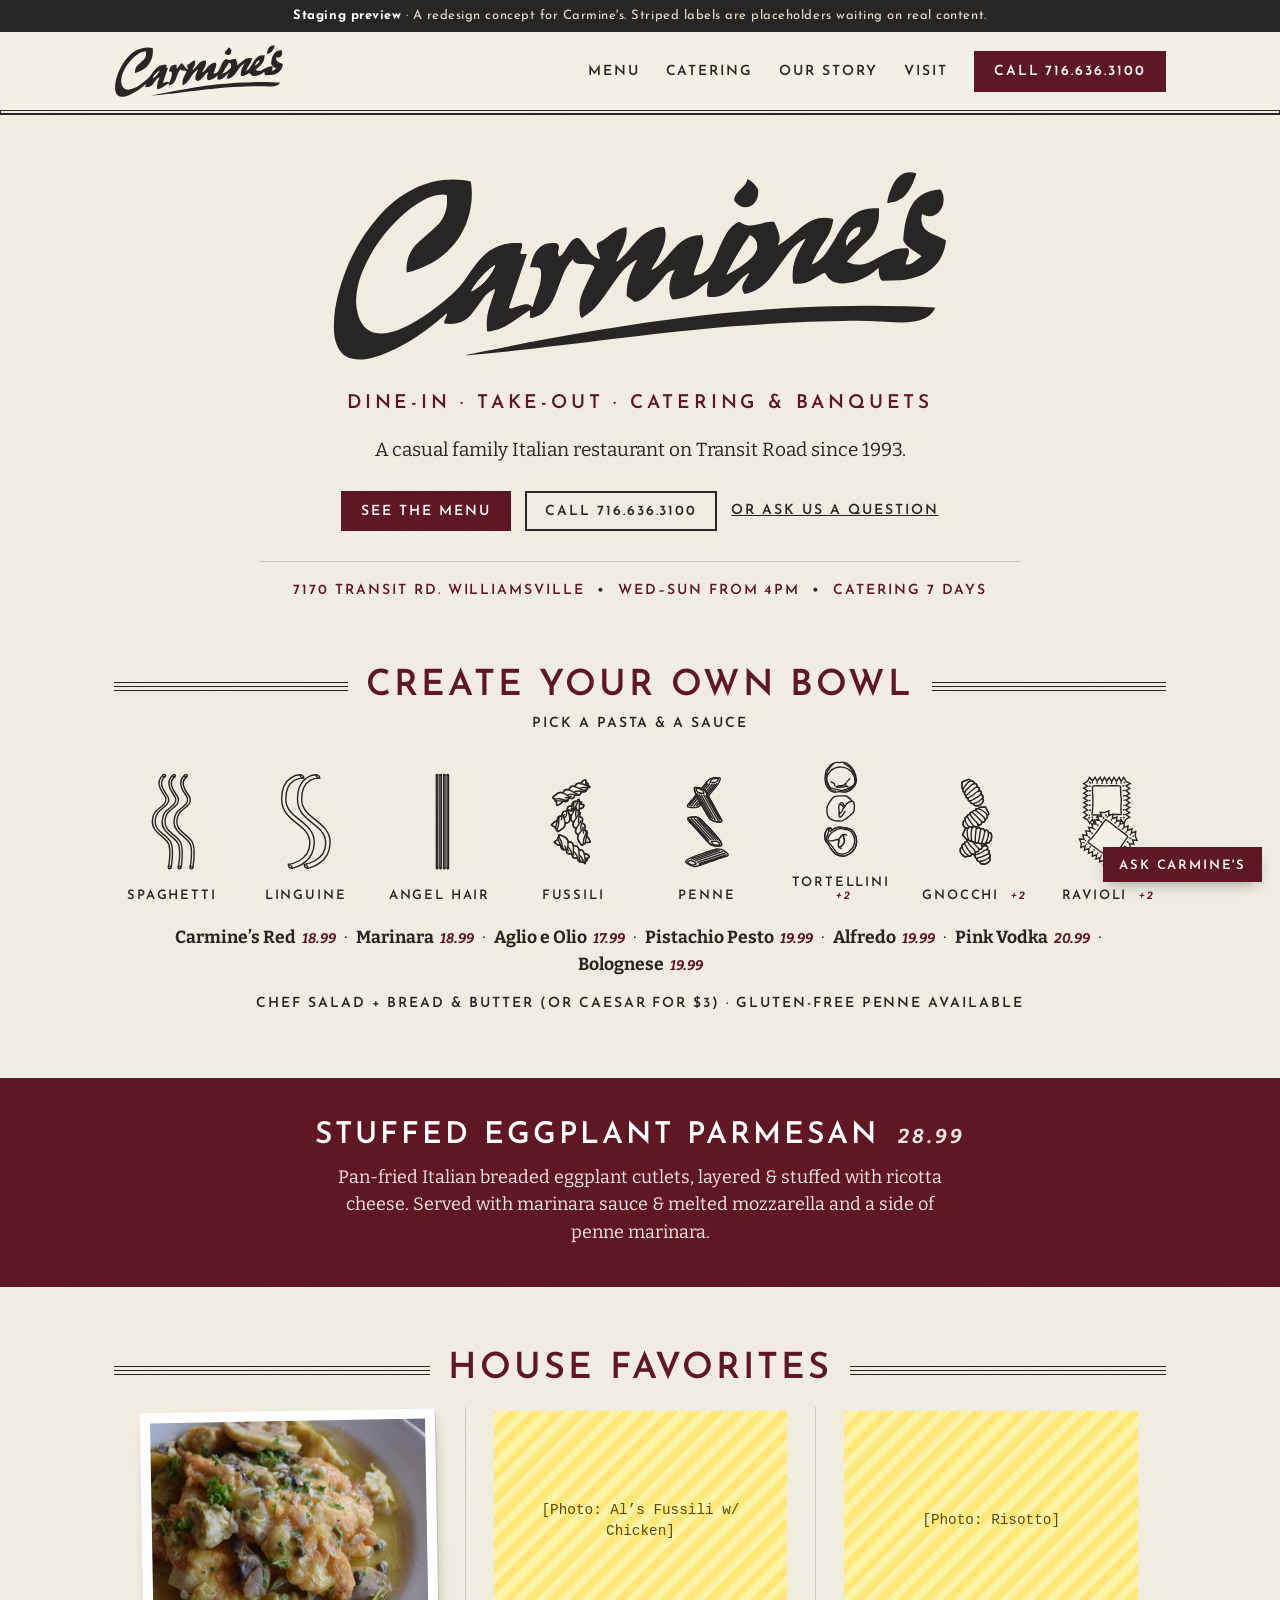
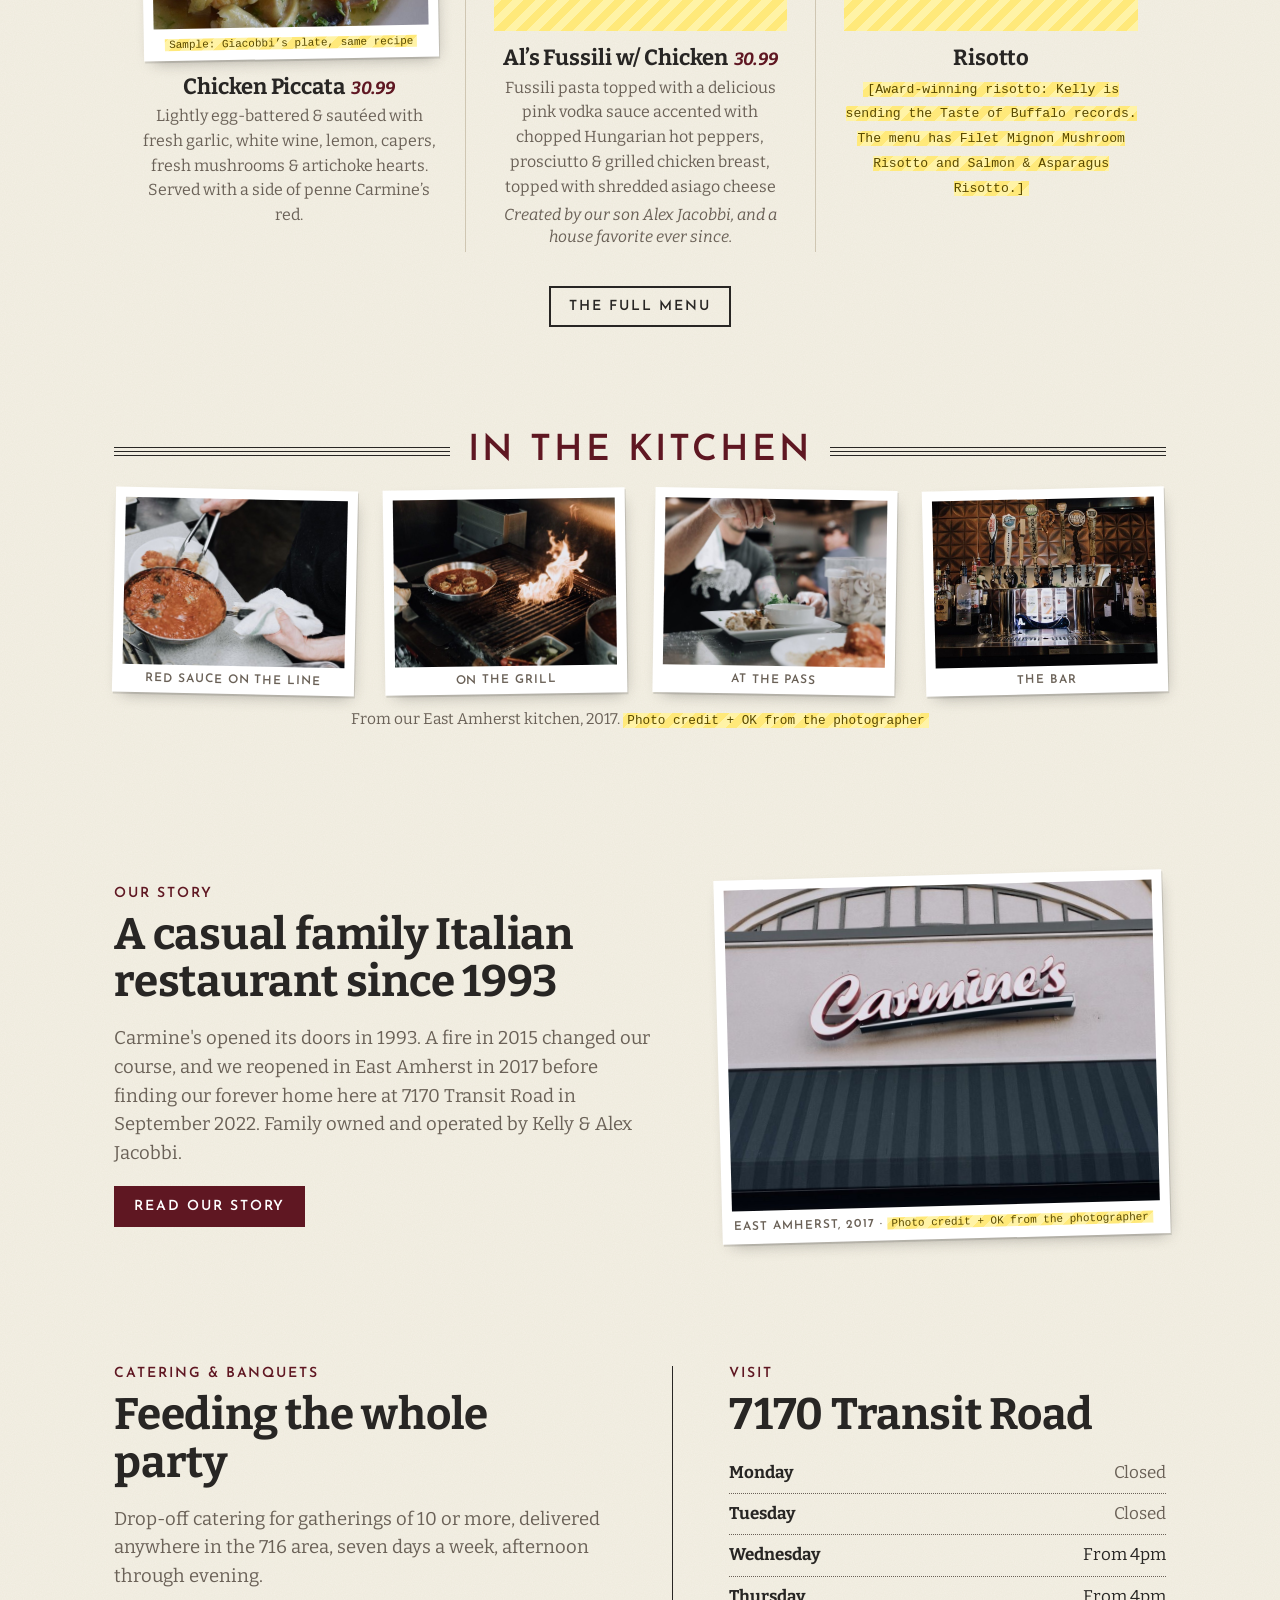
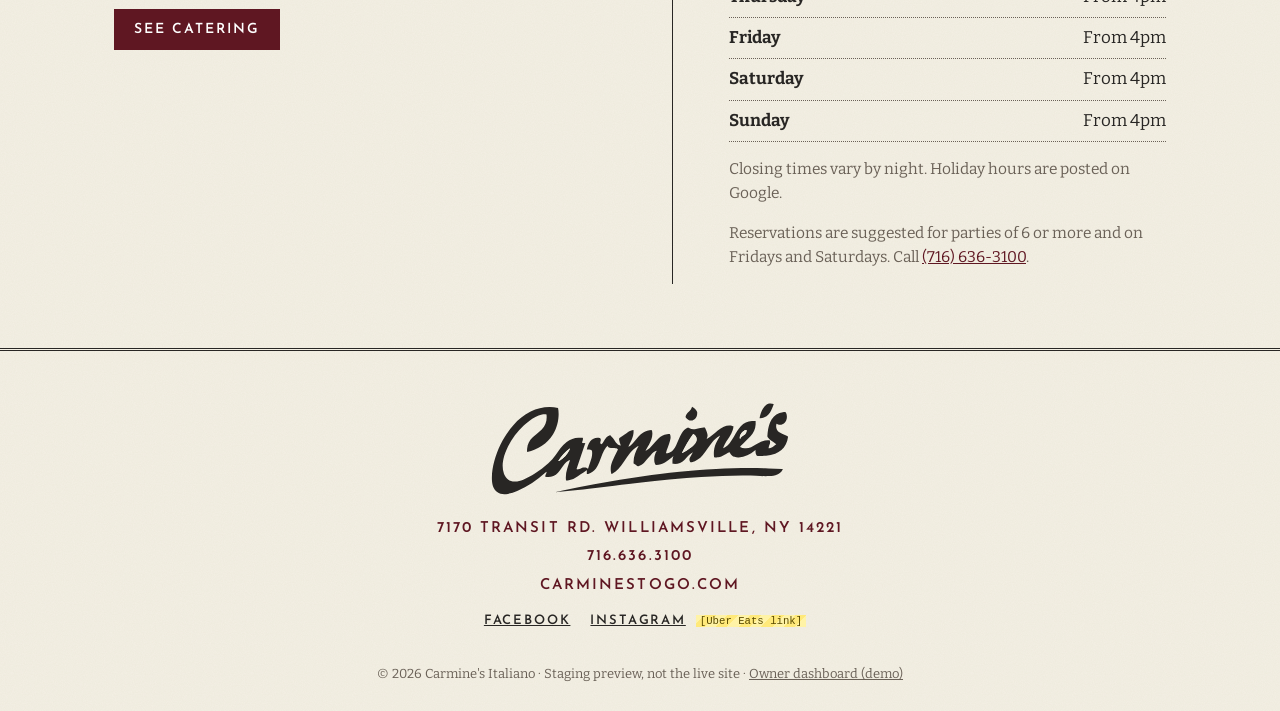
==== index.html @ 58957634 "Fix the cut-off C in the logo; add photos: Giacobbi's plates of the same recipes and the 2017 East A" ====
<!doctype html>
<html lang="en"><head>
<meta charset="utf-8"><meta name="viewport" content="width=device-width,initial-scale=1">
<title>Carmine's Italiano | Italian Restaurant on Transit Road, Williamsville NY</title>
<meta name="description" content="Carmine's Italiano at 7170 Transit Road in Williamsville: dine-in, take-out, catering and banquets. Open Wednesday to Sunday from 4pm.">
<meta name="robots" content="noindex,nofollow">
<meta name="theme-color" content="#5f1722">
<link rel="icon" type="image/png" href="/assets/img/favicon.png"><link rel="icon" type="image/svg+xml" href="/assets/img/favicon.svg">
<link rel="apple-touch-icon" href="/assets/img/apple-touch-icon.png">
<meta property="og:title" content="Carmine's Italiano | Italian Restaurant on Transit Road, Williamsville NY"><meta property="og:description" content="Carmine's Italiano at 7170 Transit Road in Williamsville: dine-in, take-out, catering and banquets. Open Wednesday to Sunday from 4pm."><meta property="og:type" content="restaurant">
<meta property="og:url" content="https://carminestogo.com/">
<meta property="og:image" content="https://carminestogo.com/assets/img/og-image.png"><meta property="og:image:width" content="1200"><meta property="og:image:height" content="630"><meta property="og:image:alt" content="Carmine's Italiano logo">
<meta name="twitter:card" content="summary_large_image">
<link rel="preconnect" href="https://fonts.googleapis.com"><link rel="preconnect" href="https://fonts.gstatic.com" crossorigin>
<link href="https://fonts.googleapis.com/css2?family=Bitter:ital,wght@0,400;0,700;1,400;1,700&family=Josefin+Sans:wght@600&display=swap" rel="stylesheet">
<link rel="stylesheet" href="/assets/site.css">
<script type="application/ld+json">{"@context":"https://schema.org","@type":"Restaurant","name":"Carmine's Italiano","logo":"https://carminestogo.com/assets/img/og-image.png","servesCuisine":["Italian","Italian-American"],"telephone":"+17166363100","foundingDate":"1993","url":"https://carminestogo.com/","address":{"@type":"PostalAddress","streetAddress":"7170 Transit Road","addressLocality":"Williamsville","addressRegion":"NY","postalCode":"14221","addressCountry":"US"},"areaServed":"Buffalo, NY","sameAs":["https://www.facebook.com/CarminesToGo/","https://www.instagram.com/carminestogo/"],"openingHoursSpecification":[{"@type":"OpeningHoursSpecification","dayOfWeek":["Wednesday","Thursday","Friday","Saturday","Sunday"],"opens":"16:00"}]}</script>
</head><body>

<div class="demo-banner"><b>Staging preview</b> · A redesign concept for Carmine's. Striped labels are placeholders waiting on real content.</div>
<header class="nav"><div class="wrap">
  <a class="brand" href="/" aria-label="Carmine's Italiano, home"><svg xmlns="http://www.w3.org/2000/svg" viewBox="70 169 619 197" role="img" aria-labelledby="hdr-t"><title id="hdr-t">Carmine's Italiano</title>
<mask id="hdr-s" maskUnits="userSpaceOnUse" x="66" y="166" width="670" height="238"><path fill="#fff" d="M 599.37 228.87 C 593.98 229.14 590.90 232.34 588.35 236.25 C 585.45 240.70 584.55 244.94 586.03 247.55 C 587.39 243.74 590.55 241.94 593.49 239.91 C 594.54 239.18 595.57 238.40 596.48 237.51 C 598.78 235.25 599.65 232.46 599.37 228.87 M 211.09 292.48 C 211.19 292.63 211.30 292.78 211.41 292.94 C 212.10 292.65 212.84 292.44 213.49 292.06 C 222.71 286.63 229.42 278.90 234.15 269.38 C 234.51 268.66 234.61 267.81 234.83 267.02 C 234.67 266.94 234.50 266.85 234.33 266.77 C 225.03 273.93 216.89 282.16 211.09 292.48 M 465.80 276.65 C 472.21 273.42 478.34 269.81 483.96 265.43 C 486.28 263.62 488.48 261.62 490.60 259.56 C 492.84 257.37 494.69 254.86 495.81 251.88 C 497.94 246.17 495.07 239.66 489.23 237.16 C 480.35 249.64 472.60 262.82 465.80 276.65 M 269.74 319.85 L 269.74 312.04 C 268.72 312.53 267.98 312.80 267.35 313.21 C 263.89 315.51 260.45 317.86 257.00 320.17 C 253.15 322.75 249.37 325.46 245.41 327.85 C 240.85 330.61 235.80 332.15 230.53 332.94 C 229.44 333.11 228.32 333.11 226.98 333.21 C 226.84 332.32 226.67 331.57 226.62 330.81 C 226.04 323.22 226.90 315.80 229.28 308.57 C 230.88 303.71 232.48 298.85 234.04 293.98 C 234.35 293.02 234.52 292.02 234.88 290.52 C 233.70 291.06 233 291.35 232.32 291.71 C 228.94 293.49 226.10 295.95 223.76 298.92 C 221.63 301.62 219.72 304.49 217.67 307.25 C 215.24 310.52 212.97 313.94 210.26 316.97 C 203.28 324.78 194.27 326.61 184.18 325.25 C 183.68 323.57 184.39 322.22 185.00 320.85 C 185.45 319.83 186.02 318.85 186.37 317.80 C 186.64 317.01 186.66 316.13 186.37 315.04 C 185.74 315.59 185.10 316.15 184.48 316.71 C 166.97 332.41 147.73 345.47 126.08 354.83 C 119.83 357.54 113.37 359.61 106.62 360.69 C 101.60 361.49 96.58 361.64 91.62 360.31 C 85.21 358.60 80.62 354.65 77.73 348.69 C 75.25 343.57 74.25 338.08 73.97 332.45 C 73.32 319.22 75.34 306.28 78.78 293.57 C 86.29 265.75 98.99 240.61 118.10 218.89 C 128.28 207.31 140.03 197.65 153.92 190.78 C 166.32 184.65 179.43 181.5 193.26 181.58 C 199.02 181.62 204.75 182.20 210.37 183.46 C 213.35 196.44 211.34 219.63 200.16 237.37 C 187.62 257.27 169.33 268.81 146.64 274.45 C 146.23 271.71 146.39 269.26 146.63 266.82 C 147.49 258 151.35 250.62 157.70 244.55 C 160.41 241.95 163.36 239.61 166.19 237.13 C 169.73 234.01 173.44 231.06 176.75 227.72 C 185.17 219.23 187.87 208.80 186.61 197.00 C 183.49 196.10 180.41 196.46 177.35 197.00 C 172.51 197.85 168 199.69 163.66 201.96 C 154.72 206.63 146.85 212.76 139.59 219.70 C 124.22 234.41 111.89 251.30 103.43 270.89 C 100.15 278.48 97.76 286.34 96.66 294.56 C 95.55 302.84 95.92 311.00 98.80 318.93 C 99.21 320.05 99.68 321.16 100.20 322.24 C 104.51 331.17 111.68 335.43 121.56 335.23 C 127.48 335.10 133.09 333.56 138.57 331.47 C 147.05 328.23 154.91 323.79 162.49 318.83 C 172.35 312.39 181.58 305.13 190.38 297.30 C 196.21 292.11 201.37 286.36 205.83 279.96 C 208.94 275.51 212.08 271.06 215.32 266.70 C 219.01 261.74 223.16 257.20 228.14 253.46 C 235.40 248.01 243.62 245.26 252.64 244.86 C 255.51 244.73 258.39 244.84 261.21 244.84 C 262.33 246.74 261.67 248.46 261.35 250.14 C 261.15 251.23 260.63 252.25 260.32 253.32 C 259.80 255.08 260.21 255.75 262.01 255.89 C 263.52 255.99 265.04 255.91 266.70 255.91 C 260.66 273.82 254.64 291.63 248.58 309.57 C 249.50 310.67 250.83 310.25 252.01 309.92 C 253.85 309.39 255.62 308.64 257.44 308.04 C 259.19 307.46 260.92 306.73 262.72 306.47 C 266.82 305.87 268.19 305.75 272.32 308.70 C 272.49 308.16 272.63 307.67 272.79 307.19 C 274.15 303.09 275.38 298.96 276.89 294.92 C 279.23 288.66 281.03 282.31 280.76 275.54 C 280.72 274.58 280.66 273.62 280.53 272.67 C 280.22 270.49 279.40 269.62 277.12 269.35 C 275.55 269.16 273.93 269.23 272.33 269.19 C 271.57 269.17 270.80 269.19 269.75 269.19 C 271.28 262.82 272.89 256.91 276.82 251.96 C 280.62 247.17 285.81 245.23 291.73 244.90 C 292.61 244.85 293.5 244.87 294.37 244.89 C 297.04 244.96 298.80 246.75 298.64 249.48 C 298.57 250.73 298.12 251.97 297.78 253.20 C 297.25 255.13 297.46 256.82 299.21 258.28 C 300.77 257.56 301.93 256.35 302.87 255.00 C 304.21 253.10 305.35 251.08 306.62 249.14 C 307.85 247.28 309.05 245.38 310.46 243.65 C 312.01 241.75 314.10 240.59 316.51 239.97 C 317.54 239.70 318.41 239.80 319.14 240.58 C 320.60 242.16 322.17 243.67 323.47 245.37 C 325.31 247.79 326.92 250.38 328.67 252.86 C 330.63 255.63 332.89 258.10 335.95 259.69 C 336.92 260.20 337.98 260.56 339.35 261.14 C 339.29 260.10 339.38 259.39 339.19 258.76 C 338.76 257.31 338.12 255.92 337.69 254.47 C 337.16 252.64 336.62 250.80 336.35 248.92 C 336.01 246.51 336.77 244.87 339.36 243.75 C 342.10 242.57 344.5 240.55 346.98 238.81 C 349.66 236.92 352.19 234.82 354.92 233.02 C 358.22 230.84 361.87 229.48 366.12 229.07 C 366.32 231.54 366.26 233.90 366.00 236.26 C 365.32 242.5 362.90 248.13 360.10 253.65 C 358.87 256.07 357.73 258.53 356.57 261 C 356.25 261.69 356.03 262.44 355.65 263.49 C 357.32 263.09 358.43 262.32 359.36 261.42 C 361.66 259.19 363.93 256.94 366.05 254.55 C 369.60 250.54 372.95 246.35 376.52 242.36 C 379.41 239.13 382.71 236.33 386.40 234.03 C 391.60 230.77 397.23 229.01 403.48 229 C 404.73 231.13 404.90 233.43 405.01 235.72 C 405.21 240.10 404.26 244.30 402.85 248.41 C 400.39 255.58 396.59 262.06 392.53 268.40 C 391.94 269.33 391.34 270.26 390.97 271.61 C 391.73 271.34 392.60 271.22 393.25 270.78 C 395.28 269.39 397.45 268.09 399.19 266.38 C 401.87 263.75 404.21 260.80 406.73 258.01 C 410.16 254.21 413.45 250.27 417.11 246.71 C 422.14 241.82 428.09 238.45 435.15 237.41 C 437.11 237.12 439.10 237.10 441.08 236.96 C 442.83 240.41 442.94 243.85 442.26 247.23 C 441.57 250.74 440.5 254.19 439.36 257.60 C 437.90 261.99 436.15 266.29 434.65 270.68 C 433.99 272.62 433.65 274.67 433.07 277.06 C 434.45 276.95 435.46 276.96 436.44 276.78 C 441.01 275.94 444.80 273.69 447.88 270.23 C 450.51 267.27 452.50 263.90 454.11 260.31 C 456.11 255.87 457.85 251.31 459.91 246.89 C 461.75 242.91 463.66 238.92 465.91 235.16 C 468.92 230.14 473.05 226.16 478.64 223.71 C 479.30 224.05 480.00 224.40 480.68 224.79 C 485.19 227.39 489.91 228.08 495.01 226.76 C 499.17 225.67 503.41 224.79 507.64 223.99 C 509.50 223.64 511.45 223.73 513.46 223.61 C 515.70 228.44 517.97 233.10 518.74 238.31 C 519.16 241.16 518.82 242.78 517.10 247.14 C 517.83 246.81 518.42 246.64 518.89 246.30 C 522.02 244.08 525.21 241.94 528.21 239.56 C 532.22 236.38 536.03 232.95 540 229.72 C 543.79 226.63 547.85 223.93 552.37 222.00 C 558.16 219.54 564.11 219.04 570.23 220.37 C 570.92 220.51 571.59 220.76 572.39 221.00 C 572.32 223.80 571.64 226.41 570.88 228.99 C 569.41 233.95 567.00 238.45 564.20 242.75 C 562.02 246.10 559.63 249.33 557.61 252.77 C 555.59 256.21 553.89 259.83 552.10 263.40 C 551.73 264.14 551.61 265 551.20 266.39 C 552.60 265.69 553.45 265.31 554.25 264.85 C 558.41 262.46 562.01 259.38 564.76 255.51 C 567.87 251.16 570.69 246.59 573.49 242.03 C 575.87 238.15 577.90 234.04 580.40 230.24 C 582.53 226.98 584.90 223.81 587.53 220.94 C 593.66 214.25 601.49 210.94 610.46 210.32 C 612.91 210.14 615.37 210.29 618.08 210.29 C 618.08 213.03 618.24 215.57 618.05 218.09 C 617.40 227.02 614.03 234.85 607.92 241.39 C 604.66 244.89 601.03 248.06 597.62 251.43 C 594.27 254.74 590.96 258.11 587.67 261.48 C 587.07 262.09 586.64 262.86 586.02 263.69 C 589.15 265.30 592.28 266.12 595.55 266.44 C 600.10 266.88 604.53 266.20 608.64 264.21 C 612.30 262.44 615.82 260.37 619.41 258.44 C 622.64 256.69 625.82 254.81 629.14 253.25 C 634.06 250.94 639.28 249.89 644.75 250.15 C 645.61 250.19 646.47 250.30 647.42 250.39 C 648.33 253.21 648.14 255.85 647.14 258.46 C 646.60 259.88 645.94 261.26 645.49 262.71 C 645.15 263.80 645.06 264.98 644.83 266.30 C 647.32 266.58 649.31 266.03 651.13 265.03 C 652.59 264.23 653.93 263.20 655.29 262.22 C 657.03 260.97 658.73 259.66 660.68 258.21 C 659.75 257.50 658.91 256.81 658.01 256.19 C 655.30 254.35 652.54 252.57 649.86 250.68 C 647.23 248.83 644.84 246.69 643.16 243.91 C 642.69 243.13 642.28 242.13 642.33 241.26 C 642.92 231.90 644.08 222.62 647.60 213.83 C 648.55 211.47 649.69 209.15 651.02 206.98 C 656.39 198.20 664.42 193.51 674.47 192.03 C 675.73 191.85 677.01 191.78 678.28 191.58 C 679.42 191.41 680.01 191.96 680.55 192.89 C 684.30 199.46 682.95 209.17 677.51 214.45 C 673.55 218.28 668.44 219.17 663.33 216.90 C 662.62 216.58 661.91 216.24 661.18 215.90 C 659.09 223.07 661.56 229.70 666.18 232.78 C 668.56 234.37 671.17 235.63 673.75 236.88 C 676.12 238.03 678.61 238.93 681.01 240.03 C 682.31 240.62 683.53 241.39 684.87 242.13 C 684.87 242.74 684.94 243.30 684.86 243.83 C 684.07 248.91 682.73 253.83 680.44 258.46 C 675.76 267.90 668.20 274.08 658.52 277.87 C 652.44 280.25 646.11 281.61 639.63 282.09 C 634.06 282.50 628.45 282.40 622.86 282.62 C 621.14 282.69 620.22 281.94 619.53 280.49 C 618.5 278.28 617.92 275.98 617.85 273.55 C 617.82 272.44 617.85 271.32 617.85 269.89 C 617.21 270.35 616.78 270.61 616.41 270.94 C 606.87 279.36 595.83 284.38 583.13 285.34 C 580.33 285.55 577.38 285.00 574.63 284.28 C 570.50 283.19 567.50 280.44 565.5 276.66 C 565.16 276.03 564.85 275.39 564.39 274.50 C 563.28 274.92 562.12 275.21 561.12 275.77 C 558.40 277.28 555.71 278.87 553.07 280.52 C 549.38 282.84 545.55 284.76 541.16 285.32 C 538.30 285.69 535.44 285.70 532.46 285.08 C 531.68 280.83 531.73 276.61 532.08 272.40 C 532.74 264.60 535.38 257.44 539.23 250.70 C 541.17 247.31 543.19 243.96 544.98 240.27 C 544.39 240.54 543.77 240.76 543.22 241.10 C 537.75 244.39 532.92 248.46 528.94 253.43 C 525.44 257.79 522.27 262.41 518.96 266.92 C 515.55 271.56 512.35 276.37 508.69 280.80 C 502.79 287.95 495.28 292.82 486.28 295.27 C 483.96 295.91 483.66 295.78 482.54 293.62 C 481.28 291.20 481.14 288.64 482.25 286.21 C 483.34 283.83 484.74 281.58 486.10 279.33 C 486.96 277.92 487.99 276.62 488.70 274.96 C 488.15 275.20 487.57 275.38 487.06 275.67 C 483.83 277.52 481.12 280.00 478.58 282.68 C 476.11 285.29 473.70 287.97 471.16 290.52 C 464.76 296.94 456.98 299.52 448.00 298.61 C 447.61 298.57 447.22 298.48 446.61 298.37 C 446.34 293.35 446.02 288.36 448.46 283.15 C 447.45 283.74 446.83 284.02 446.32 284.42 C 443.65 286.46 441.03 288.56 438.34 290.58 C 435.91 292.40 433.5 294.26 430.94 295.90 C 425.57 299.35 419.60 300.94 413.24 301.22 C 411.98 301.28 411.34 300.75 410.81 299.73 C 409.13 296.50 408.75 293.03 408.84 289.48 C 409.00 283.30 410.53 277.50 414.25 271.72 C 412.73 272.14 411.67 272.30 410.72 272.71 C 408.26 273.78 406.22 275.49 404.45 277.46 C 402.16 280.02 400.00 282.70 397.75 285.30 C 394.66 288.86 391.66 292.51 388.39 295.91 C 385.02 299.39 381.03 302.04 376.29 303.41 C 375.03 303.77 374.20 303.69 373.08 302.75 C 371.10 301.05 368.78 299.76 366.32 298.12 C 365.37 285.11 370.28 273.34 376.51 261.92 C 376.37 261.82 376.23 261.71 376.10 261.60 C 375.37 262 374.61 262.35 373.91 262.79 C 368.05 266.40 363.11 271.08 359.00 276.55 C 354.83 282.10 350.91 287.86 346.95 293.58 C 343.17 299.04 339.37 304.49 334.77 309.31 C 331.26 312.97 327.39 316.17 322.98 318.68 C 322.42 319.00 321.85 319.29 321.28 319.57 C 321.15 319.64 320.98 319.60 320.71 319.61 C 319.72 317.52 319.41 315.23 319.21 312.94 C 318.62 306.18 319.79 299.65 322.44 293.49 C 325.22 287.03 328.43 280.76 331.46 274.42 C 332.28 272.69 333.15 270.98 334 269.27 C 332.95 267.22 331.09 266.71 329.19 266.42 C 327.30 266.14 325.38 266.08 323.46 265.95 C 322.10 265.87 320.74 265.92 319.39 265.77 C 316.44 265.46 313.69 264.74 312.39 261.21 C 311.19 262.58 310.15 263.66 309.23 264.83 C 306.27 268.66 304.10 272.94 302.34 277.42 C 300.04 283.29 297.90 289.23 295.61 295.12 C 293.78 299.83 291.62 304.37 288.63 308.48 C 284.57 314.06 279.27 317.81 272.50 319.39 C 271.74 319.57 270.95 319.66 269.74 319.85 M 206.25 356.72 C 210.85 355.75 215.44 354.74 220.05 353.83 C 241.68 349.53 263.30 345.13 284.97 341.04 C 302.64 337.71 320.36 334.64 338.10 331.69 C 354.10 329.02 370.14 326.57 386.19 324.21 C 397.66 322.53 409.16 321.06 420.66 319.66 C 434.16 318.03 447.66 316.46 461.17 315.07 C 472.79 313.88 484.42 312.88 496.06 312.00 C 509.53 310.99 523.02 310.06 536.51 309.33 C 548.09 308.71 559.69 308.33 571.28 308.01 C 595.83 307.32 620.38 307.30 644.93 308.10 C 654.12 308.39 663.31 308.80 672.50 309.17 C 672.96 309.19 673.42 309.26 674.22 309.33 C 673.78 310.28 673.47 311.07 673.05 311.79 C 670.68 315.90 667.14 318.68 662.85 320.54 C 657.64 322.79 652.11 323.63 646.50 323.95 C 637.38 324.46 628.27 323.95 619.17 323.31 C 609.67 322.64 600.16 322.44 590.64 322.61 C 576.81 322.85 562.97 323.07 549.14 323.58 C 534.68 324.12 520.23 324.94 505.78 325.77 C 495.72 326.35 485.67 327.05 475.62 327.86 C 463.83 328.82 452.05 329.91 440.26 331.02 C 430.16 331.98 420.05 333.01 409.96 334.08 C 400.74 335.06 391.53 336.13 382.31 337.19 C 373.58 338.20 364.84 339.24 356.11 340.28 C 346.27 341.46 336.43 342.66 326.59 343.85 C 317.94 344.91 309.29 345.97 300.64 347.01 C 291.83 348.07 283.02 349.12 274.21 350.14 C 266.42 351.04 258.64 351.92 250.85 352.74 C 240.35 353.84 229.85 354.90 219.35 355.94 C 215.01 356.37 210.66 356.70 206.31 357.08 C 206.29 356.96 206.27 356.84 206.25 356.72 M 626.46 204.82 C 626.46 204.11 626.38 203.63 626.47 203.19 C 627.78 196.74 629.72 190.51 633.10 184.80 C 634.82 181.89 636.89 179.26 639.64 177.23 C 644.5 173.65 649.73 173.34 655.31 175.42 C 655.26 175.87 655.28 176.20 655.18 176.48 C 653.18 182.14 651.08 187.74 647.84 192.83 C 643.14 200.25 636.36 204.17 627.65 204.82 C 627.34 204.84 627.03 204.82 626.46 204.82 M 487.01 180.98 C 491.44 183.26 494.67 186.47 496.98 190.62 C 497.32 191.22 497.53 191.97 497.55 192.66 C 497.67 196.48 497.03 200.14 494.93 203.42 C 489.94 211.21 479.64 211.32 473.88 202.84 C 473.57 202.39 473.53 201.64 473.61 201.06 C 473.96 198.63 475.02 196.49 476.64 194.66 C 477.75 193.41 478.94 192.23 480.16 191.08 C 484.41 187.08 484.90 186.39 487.01 180.98"/><path fill="#000" d="M 465.80 276.65 C 472.59 262.82 480.35 249.64 489.23 237.16 C 495.07 239.66 497.94 246.17 495.80 251.88 C 494.69 254.86 492.84 257.37 490.60 259.56 C 488.48 261.62 486.28 263.62 483.96 265.43 C 478.34 269.81 472.21 273.42 465.80 276.65 M 211.09 292.48 C 216.89 282.16 225.03 273.93 234.33 266.77 C 234.50 266.85 234.67 266.94 234.84 267.02 C 234.61 267.81 234.51 268.66 234.15 269.38 C 229.42 278.90 222.71 286.63 213.49 292.06 C 212.84 292.44 212.10 292.65 211.41 292.94 C 211.30 292.78 211.19 292.63 211.09 292.48 M 599.37 228.87 C 599.65 232.46 598.78 235.25 596.48 237.51 C 595.57 238.40 594.54 239.18 593.49 239.91 C 590.55 241.94 587.39 243.74 586.03 247.55 C 584.55 244.94 585.45 240.70 588.35 236.25 C 590.90 232.34 593.98 229.14 599.37 228.87"/></mask><rect x="66" y="166" width="670" height="238" fill="#282624" mask="url(#hdr-s)"/>
</svg></a>
  <button class="menu-toggle" aria-label="Menu" onclick="document.querySelector('nav.links').classList.toggle('open')">☰</button>
  <nav class="links">
    <a href="/menu.html">Menu</a><a href="/catering.html">Catering</a><a href="/story.html">Our Story</a><a href="/#visit">Visit</a>
    
    <a class="btn primary" href="tel:+17166363100">Call 716.636.3100</a>
  </nav>
</div></header>
<main>
<section class="cover"><div class="wrap">
  <h1 class="mark"><svg xmlns="http://www.w3.org/2000/svg" viewBox="70 169 619 197" role="img" aria-labelledby="hero-t"><title id="hero-t">Carmine's Italiano</title>
<mask id="hero-s" maskUnits="userSpaceOnUse" x="66" y="166" width="670" height="238"><path fill="#fff" d="M 599.37 228.87 C 593.98 229.14 590.90 232.34 588.35 236.25 C 585.45 240.70 584.55 244.94 586.03 247.55 C 587.39 243.74 590.55 241.94 593.49 239.91 C 594.54 239.18 595.57 238.40 596.48 237.51 C 598.78 235.25 599.65 232.46 599.37 228.87 M 211.09 292.48 C 211.19 292.63 211.30 292.78 211.41 292.94 C 212.10 292.65 212.84 292.44 213.49 292.06 C 222.71 286.63 229.42 278.90 234.15 269.38 C 234.51 268.66 234.61 267.81 234.83 267.02 C 234.67 266.94 234.50 266.85 234.33 266.77 C 225.03 273.93 216.89 282.16 211.09 292.48 M 465.80 276.65 C 472.21 273.42 478.34 269.81 483.96 265.43 C 486.28 263.62 488.48 261.62 490.60 259.56 C 492.84 257.37 494.69 254.86 495.81 251.88 C 497.94 246.17 495.07 239.66 489.23 237.16 C 480.35 249.64 472.60 262.82 465.80 276.65 M 269.74 319.85 L 269.74 312.04 C 268.72 312.53 267.98 312.80 267.35 313.21 C 263.89 315.51 260.45 317.86 257.00 320.17 C 253.15 322.75 249.37 325.46 245.41 327.85 C 240.85 330.61 235.80 332.15 230.53 332.94 C 229.44 333.11 228.32 333.11 226.98 333.21 C 226.84 332.32 226.67 331.57 226.62 330.81 C 226.04 323.22 226.90 315.80 229.28 308.57 C 230.88 303.71 232.48 298.85 234.04 293.98 C 234.35 293.02 234.52 292.02 234.88 290.52 C 233.70 291.06 233 291.35 232.32 291.71 C 228.94 293.49 226.10 295.95 223.76 298.92 C 221.63 301.62 219.72 304.49 217.67 307.25 C 215.24 310.52 212.97 313.94 210.26 316.97 C 203.28 324.78 194.27 326.61 184.18 325.25 C 183.68 323.57 184.39 322.22 185.00 320.85 C 185.45 319.83 186.02 318.85 186.37 317.80 C 186.64 317.01 186.66 316.13 186.37 315.04 C 185.74 315.59 185.10 316.15 184.48 316.71 C 166.97 332.41 147.73 345.47 126.08 354.83 C 119.83 357.54 113.37 359.61 106.62 360.69 C 101.60 361.49 96.58 361.64 91.62 360.31 C 85.21 358.60 80.62 354.65 77.73 348.69 C 75.25 343.57 74.25 338.08 73.97 332.45 C 73.32 319.22 75.34 306.28 78.78 293.57 C 86.29 265.75 98.99 240.61 118.10 218.89 C 128.28 207.31 140.03 197.65 153.92 190.78 C 166.32 184.65 179.43 181.5 193.26 181.58 C 199.02 181.62 204.75 182.20 210.37 183.46 C 213.35 196.44 211.34 219.63 200.16 237.37 C 187.62 257.27 169.33 268.81 146.64 274.45 C 146.23 271.71 146.39 269.26 146.63 266.82 C 147.49 258 151.35 250.62 157.70 244.55 C 160.41 241.95 163.36 239.61 166.19 237.13 C 169.73 234.01 173.44 231.06 176.75 227.72 C 185.17 219.23 187.87 208.80 186.61 197.00 C 183.49 196.10 180.41 196.46 177.35 197.00 C 172.51 197.85 168 199.69 163.66 201.96 C 154.72 206.63 146.85 212.76 139.59 219.70 C 124.22 234.41 111.89 251.30 103.43 270.89 C 100.15 278.48 97.76 286.34 96.66 294.56 C 95.55 302.84 95.92 311.00 98.80 318.93 C 99.21 320.05 99.68 321.16 100.20 322.24 C 104.51 331.17 111.68 335.43 121.56 335.23 C 127.48 335.10 133.09 333.56 138.57 331.47 C 147.05 328.23 154.91 323.79 162.49 318.83 C 172.35 312.39 181.58 305.13 190.38 297.30 C 196.21 292.11 201.37 286.36 205.83 279.96 C 208.94 275.51 212.08 271.06 215.32 266.70 C 219.01 261.74 223.16 257.20 228.14 253.46 C 235.40 248.01 243.62 245.26 252.64 244.86 C 255.51 244.73 258.39 244.84 261.21 244.84 C 262.33 246.74 261.67 248.46 261.35 250.14 C 261.15 251.23 260.63 252.25 260.32 253.32 C 259.80 255.08 260.21 255.75 262.01 255.89 C 263.52 255.99 265.04 255.91 266.70 255.91 C 260.66 273.82 254.64 291.63 248.58 309.57 C 249.50 310.67 250.83 310.25 252.01 309.92 C 253.85 309.39 255.62 308.64 257.44 308.04 C 259.19 307.46 260.92 306.73 262.72 306.47 C 266.82 305.87 268.19 305.75 272.32 308.70 C 272.49 308.16 272.63 307.67 272.79 307.19 C 274.15 303.09 275.38 298.96 276.89 294.92 C 279.23 288.66 281.03 282.31 280.76 275.54 C 280.72 274.58 280.66 273.62 280.53 272.67 C 280.22 270.49 279.40 269.62 277.12 269.35 C 275.55 269.16 273.93 269.23 272.33 269.19 C 271.57 269.17 270.80 269.19 269.75 269.19 C 271.28 262.82 272.89 256.91 276.82 251.96 C 280.62 247.17 285.81 245.23 291.73 244.90 C 292.61 244.85 293.5 244.87 294.37 244.89 C 297.04 244.96 298.80 246.75 298.64 249.48 C 298.57 250.73 298.12 251.97 297.78 253.20 C 297.25 255.13 297.46 256.82 299.21 258.28 C 300.77 257.56 301.93 256.35 302.87 255.00 C 304.21 253.10 305.35 251.08 306.62 249.14 C 307.85 247.28 309.05 245.38 310.46 243.65 C 312.01 241.75 314.10 240.59 316.51 239.97 C 317.54 239.70 318.41 239.80 319.14 240.58 C 320.60 242.16 322.17 243.67 323.47 245.37 C 325.31 247.79 326.92 250.38 328.67 252.86 C 330.63 255.63 332.89 258.10 335.95 259.69 C 336.92 260.20 337.98 260.56 339.35 261.14 C 339.29 260.10 339.38 259.39 339.19 258.76 C 338.76 257.31 338.12 255.92 337.69 254.47 C 337.16 252.64 336.62 250.80 336.35 248.92 C 336.01 246.51 336.77 244.87 339.36 243.75 C 342.10 242.57 344.5 240.55 346.98 238.81 C 349.66 236.92 352.19 234.82 354.92 233.02 C 358.22 230.84 361.87 229.48 366.12 229.07 C 366.32 231.54 366.26 233.90 366.00 236.26 C 365.32 242.5 362.90 248.13 360.10 253.65 C 358.87 256.07 357.73 258.53 356.57 261 C 356.25 261.69 356.03 262.44 355.65 263.49 C 357.32 263.09 358.43 262.32 359.36 261.42 C 361.66 259.19 363.93 256.94 366.05 254.55 C 369.60 250.54 372.95 246.35 376.52 242.36 C 379.41 239.13 382.71 236.33 386.40 234.03 C 391.60 230.77 397.23 229.01 403.48 229 C 404.73 231.13 404.90 233.43 405.01 235.72 C 405.21 240.10 404.26 244.30 402.85 248.41 C 400.39 255.58 396.59 262.06 392.53 268.40 C 391.94 269.33 391.34 270.26 390.97 271.61 C 391.73 271.34 392.60 271.22 393.25 270.78 C 395.28 269.39 397.45 268.09 399.19 266.38 C 401.87 263.75 404.21 260.80 406.73 258.01 C 410.16 254.21 413.45 250.27 417.11 246.71 C 422.14 241.82 428.09 238.45 435.15 237.41 C 437.11 237.12 439.10 237.10 441.08 236.96 C 442.83 240.41 442.94 243.85 442.26 247.23 C 441.57 250.74 440.5 254.19 439.36 257.60 C 437.90 261.99 436.15 266.29 434.65 270.68 C 433.99 272.62 433.65 274.67 433.07 277.06 C 434.45 276.95 435.46 276.96 436.44 276.78 C 441.01 275.94 444.80 273.69 447.88 270.23 C 450.51 267.27 452.50 263.90 454.11 260.31 C 456.11 255.87 457.85 251.31 459.91 246.89 C 461.75 242.91 463.66 238.92 465.91 235.16 C 468.92 230.14 473.05 226.16 478.64 223.71 C 479.30 224.05 480.00 224.40 480.68 224.79 C 485.19 227.39 489.91 228.08 495.01 226.76 C 499.17 225.67 503.41 224.79 507.64 223.99 C 509.50 223.64 511.45 223.73 513.46 223.61 C 515.70 228.44 517.97 233.10 518.74 238.31 C 519.16 241.16 518.82 242.78 517.10 247.14 C 517.83 246.81 518.42 246.64 518.89 246.30 C 522.02 244.08 525.21 241.94 528.21 239.56 C 532.22 236.38 536.03 232.95 540 229.72 C 543.79 226.63 547.85 223.93 552.37 222.00 C 558.16 219.54 564.11 219.04 570.23 220.37 C 570.92 220.51 571.59 220.76 572.39 221.00 C 572.32 223.80 571.64 226.41 570.88 228.99 C 569.41 233.95 567.00 238.45 564.20 242.75 C 562.02 246.10 559.63 249.33 557.61 252.77 C 555.59 256.21 553.89 259.83 552.10 263.40 C 551.73 264.14 551.61 265 551.20 266.39 C 552.60 265.69 553.45 265.31 554.25 264.85 C 558.41 262.46 562.01 259.38 564.76 255.51 C 567.87 251.16 570.69 246.59 573.49 242.03 C 575.87 238.15 577.90 234.04 580.40 230.24 C 582.53 226.98 584.90 223.81 587.53 220.94 C 593.66 214.25 601.49 210.94 610.46 210.32 C 612.91 210.14 615.37 210.29 618.08 210.29 C 618.08 213.03 618.24 215.57 618.05 218.09 C 617.40 227.02 614.03 234.85 607.92 241.39 C 604.66 244.89 601.03 248.06 597.62 251.43 C 594.27 254.74 590.96 258.11 587.67 261.48 C 587.07 262.09 586.64 262.86 586.02 263.69 C 589.15 265.30 592.28 266.12 595.55 266.44 C 600.10 266.88 604.53 266.20 608.64 264.21 C 612.30 262.44 615.82 260.37 619.41 258.44 C 622.64 256.69 625.82 254.81 629.14 253.25 C 634.06 250.94 639.28 249.89 644.75 250.15 C 645.61 250.19 646.47 250.30 647.42 250.39 C 648.33 253.21 648.14 255.85 647.14 258.46 C 646.60 259.88 645.94 261.26 645.49 262.71 C 645.15 263.80 645.06 264.98 644.83 266.30 C 647.32 266.58 649.31 266.03 651.13 265.03 C 652.59 264.23 653.93 263.20 655.29 262.22 C 657.03 260.97 658.73 259.66 660.68 258.21 C 659.75 257.50 658.91 256.81 658.01 256.19 C 655.30 254.35 652.54 252.57 649.86 250.68 C 647.23 248.83 644.84 246.69 643.16 243.91 C 642.69 243.13 642.28 242.13 642.33 241.26 C 642.92 231.90 644.08 222.62 647.60 213.83 C 648.55 211.47 649.69 209.15 651.02 206.98 C 656.39 198.20 664.42 193.51 674.47 192.03 C 675.73 191.85 677.01 191.78 678.28 191.58 C 679.42 191.41 680.01 191.96 680.55 192.89 C 684.30 199.46 682.95 209.17 677.51 214.45 C 673.55 218.28 668.44 219.17 663.33 216.90 C 662.62 216.58 661.91 216.24 661.18 215.90 C 659.09 223.07 661.56 229.70 666.18 232.78 C 668.56 234.37 671.17 235.63 673.75 236.88 C 676.12 238.03 678.61 238.93 681.01 240.03 C 682.31 240.62 683.53 241.39 684.87 242.13 C 684.87 242.74 684.94 243.30 684.86 243.83 C 684.07 248.91 682.73 253.83 680.44 258.46 C 675.76 267.90 668.20 274.08 658.52 277.87 C 652.44 280.25 646.11 281.61 639.63 282.09 C 634.06 282.50 628.45 282.40 622.86 282.62 C 621.14 282.69 620.22 281.94 619.53 280.49 C 618.5 278.28 617.92 275.98 617.85 273.55 C 617.82 272.44 617.85 271.32 617.85 269.89 C 617.21 270.35 616.78 270.61 616.41 270.94 C 606.87 279.36 595.83 284.38 583.13 285.34 C 580.33 285.55 577.38 285.00 574.63 284.28 C 570.50 283.19 567.50 280.44 565.5 276.66 C 565.16 276.03 564.85 275.39 564.39 274.50 C 563.28 274.92 562.12 275.21 561.12 275.77 C 558.40 277.28 555.71 278.87 553.07 280.52 C 549.38 282.84 545.55 284.76 541.16 285.32 C 538.30 285.69 535.44 285.70 532.46 285.08 C 531.68 280.83 531.73 276.61 532.08 272.40 C 532.74 264.60 535.38 257.44 539.23 250.70 C 541.17 247.31 543.19 243.96 544.98 240.27 C 544.39 240.54 543.77 240.76 543.22 241.10 C 537.75 244.39 532.92 248.46 528.94 253.43 C 525.44 257.79 522.27 262.41 518.96 266.92 C 515.55 271.56 512.35 276.37 508.69 280.80 C 502.79 287.95 495.28 292.82 486.28 295.27 C 483.96 295.91 483.66 295.78 482.54 293.62 C 481.28 291.20 481.14 288.64 482.25 286.21 C 483.34 283.83 484.74 281.58 486.10 279.33 C 486.96 277.92 487.99 276.62 488.70 274.96 C 488.15 275.20 487.57 275.38 487.06 275.67 C 483.83 277.52 481.12 280.00 478.58 282.68 C 476.11 285.29 473.70 287.97 471.16 290.52 C 464.76 296.94 456.98 299.52 448.00 298.61 C 447.61 298.57 447.22 298.48 446.61 298.37 C 446.34 293.35 446.02 288.36 448.46 283.15 C 447.45 283.74 446.83 284.02 446.32 284.42 C 443.65 286.46 441.03 288.56 438.34 290.58 C 435.91 292.40 433.5 294.26 430.94 295.90 C 425.57 299.35 419.60 300.94 413.24 301.22 C 411.98 301.28 411.34 300.75 410.81 299.73 C 409.13 296.50 408.75 293.03 408.84 289.48 C 409.00 283.30 410.53 277.50 414.25 271.72 C 412.73 272.14 411.67 272.30 410.72 272.71 C 408.26 273.78 406.22 275.49 404.45 277.46 C 402.16 280.02 400.00 282.70 397.75 285.30 C 394.66 288.86 391.66 292.51 388.39 295.91 C 385.02 299.39 381.03 302.04 376.29 303.41 C 375.03 303.77 374.20 303.69 373.08 302.75 C 371.10 301.05 368.78 299.76 366.32 298.12 C 365.37 285.11 370.28 273.34 376.51 261.92 C 376.37 261.82 376.23 261.71 376.10 261.60 C 375.37 262 374.61 262.35 373.91 262.79 C 368.05 266.40 363.11 271.08 359.00 276.55 C 354.83 282.10 350.91 287.86 346.95 293.58 C 343.17 299.04 339.37 304.49 334.77 309.31 C 331.26 312.97 327.39 316.17 322.98 318.68 C 322.42 319.00 321.85 319.29 321.28 319.57 C 321.15 319.64 320.98 319.60 320.71 319.61 C 319.72 317.52 319.41 315.23 319.21 312.94 C 318.62 306.18 319.79 299.65 322.44 293.49 C 325.22 287.03 328.43 280.76 331.46 274.42 C 332.28 272.69 333.15 270.98 334 269.27 C 332.95 267.22 331.09 266.71 329.19 266.42 C 327.30 266.14 325.38 266.08 323.46 265.95 C 322.10 265.87 320.74 265.92 319.39 265.77 C 316.44 265.46 313.69 264.74 312.39 261.21 C 311.19 262.58 310.15 263.66 309.23 264.83 C 306.27 268.66 304.10 272.94 302.34 277.42 C 300.04 283.29 297.90 289.23 295.61 295.12 C 293.78 299.83 291.62 304.37 288.63 308.48 C 284.57 314.06 279.27 317.81 272.50 319.39 C 271.74 319.57 270.95 319.66 269.74 319.85 M 206.25 356.72 C 210.85 355.75 215.44 354.74 220.05 353.83 C 241.68 349.53 263.30 345.13 284.97 341.04 C 302.64 337.71 320.36 334.64 338.10 331.69 C 354.10 329.02 370.14 326.57 386.19 324.21 C 397.66 322.53 409.16 321.06 420.66 319.66 C 434.16 318.03 447.66 316.46 461.17 315.07 C 472.79 313.88 484.42 312.88 496.06 312.00 C 509.53 310.99 523.02 310.06 536.51 309.33 C 548.09 308.71 559.69 308.33 571.28 308.01 C 595.83 307.32 620.38 307.30 644.93 308.10 C 654.12 308.39 663.31 308.80 672.50 309.17 C 672.96 309.19 673.42 309.26 674.22 309.33 C 673.78 310.28 673.47 311.07 673.05 311.79 C 670.68 315.90 667.14 318.68 662.85 320.54 C 657.64 322.79 652.11 323.63 646.50 323.95 C 637.38 324.46 628.27 323.95 619.17 323.31 C 609.67 322.64 600.16 322.44 590.64 322.61 C 576.81 322.85 562.97 323.07 549.14 323.58 C 534.68 324.12 520.23 324.94 505.78 325.77 C 495.72 326.35 485.67 327.05 475.62 327.86 C 463.83 328.82 452.05 329.91 440.26 331.02 C 430.16 331.98 420.05 333.01 409.96 334.08 C 400.74 335.06 391.53 336.13 382.31 337.19 C 373.58 338.20 364.84 339.24 356.11 340.28 C 346.27 341.46 336.43 342.66 326.59 343.85 C 317.94 344.91 309.29 345.97 300.64 347.01 C 291.83 348.07 283.02 349.12 274.21 350.14 C 266.42 351.04 258.64 351.92 250.85 352.74 C 240.35 353.84 229.85 354.90 219.35 355.94 C 215.01 356.37 210.66 356.70 206.31 357.08 C 206.29 356.96 206.27 356.84 206.25 356.72 M 626.46 204.82 C 626.46 204.11 626.38 203.63 626.47 203.19 C 627.78 196.74 629.72 190.51 633.10 184.80 C 634.82 181.89 636.89 179.26 639.64 177.23 C 644.5 173.65 649.73 173.34 655.31 175.42 C 655.26 175.87 655.28 176.20 655.18 176.48 C 653.18 182.14 651.08 187.74 647.84 192.83 C 643.14 200.25 636.36 204.17 627.65 204.82 C 627.34 204.84 627.03 204.82 626.46 204.82 M 487.01 180.98 C 491.44 183.26 494.67 186.47 496.98 190.62 C 497.32 191.22 497.53 191.97 497.55 192.66 C 497.67 196.48 497.03 200.14 494.93 203.42 C 489.94 211.21 479.64 211.32 473.88 202.84 C 473.57 202.39 473.53 201.64 473.61 201.06 C 473.96 198.63 475.02 196.49 476.64 194.66 C 477.75 193.41 478.94 192.23 480.16 191.08 C 484.41 187.08 484.90 186.39 487.01 180.98"/><path fill="#000" d="M 465.80 276.65 C 472.59 262.82 480.35 249.64 489.23 237.16 C 495.07 239.66 497.94 246.17 495.80 251.88 C 494.69 254.86 492.84 257.37 490.60 259.56 C 488.48 261.62 486.28 263.62 483.96 265.43 C 478.34 269.81 472.21 273.42 465.80 276.65 M 211.09 292.48 C 216.89 282.16 225.03 273.93 234.33 266.77 C 234.50 266.85 234.67 266.94 234.84 267.02 C 234.61 267.81 234.51 268.66 234.15 269.38 C 229.42 278.90 222.71 286.63 213.49 292.06 C 212.84 292.44 212.10 292.65 211.41 292.94 C 211.30 292.78 211.19 292.63 211.09 292.48 M 599.37 228.87 C 599.65 232.46 598.78 235.25 596.48 237.51 C 595.57 238.40 594.54 239.18 593.49 239.91 C 590.55 241.94 587.39 243.74 586.03 247.55 C 584.55 244.94 585.45 240.70 588.35 236.25 C 590.90 232.34 593.98 229.14 599.37 228.87"/></mask><rect x="66" y="166" width="670" height="238" fill="#282624" mask="url(#hero-s)"/>
</svg></h1>
  <p class="tagline">Dine-in · Take-out · Catering &amp; Banquets</p>
  <p class="lead">A casual family Italian restaurant on Transit Road since 1993.</p>
  <div class="ctas">
    <a class="btn primary" href="/menu.html">See the menu</a>
    <a class="btn ghost" href="tel:+17166363100">Call 716.636.3100</a>
    <a class="link" href="#" data-open-chat>or ask us a question</a>
  </div>
  <p class="facts"><span>7170 Transit Rd. Williamsville</span><span>Wed–Sun from 4pm</span><span>Catering 7 days</span></p>
</div></section>

<section class="tight"><div class="wrap">
  <h2 class="rule-head ">Create Your Own Bowl</h2>
  <p class="sub-caps">Pick a pasta &amp; a sauce</p>
  <div class="shelf" style="--n:8">
    <figure><svg class="pasta " viewBox="0 0 107 223" aria-hidden="true"><g fill="none" stroke="currentColor"><path fill="none" stroke-width="1" d="M 0.00 -0.00 C 0.00 -0.00 8.20 39.41 -1.53 53.58 C -11.27 67.75 -36.26 76.95 -34.30 99.63 C -32.21 123.86 -19.24 123.54 -8.62 135.94 C 2.00 148.34 -13.28 157.63 -17.82 169.91 C -22.37 182.24 -18.15 192.39 -11.40 197.92 " transform="matrix(1, 0, 0, -1, 45.96, 210.65)"/><path fill="none" stroke-width="1" d="M 0.00 0 C -5.75 -4.20 -11.28 -12.39 -5.08 -25.68 C 1.10 -38.96 13.06 -46.49 4.87 -58.44 C -4.28 -71.81 -19.37 -70.74 -21.47 -94.97 C -23.42 -117.66 3.27 -124.48 11.29 -139.69 C 19.92 -156.08 12.73 -195.48 12.73 -195.48 " transform="matrix(1, 0, 0, -1, 39.21, 15.93)"/><path fill="none" stroke-width="1" d="M -0.00 -0.00 C -0.00 -1.40 -1.37 -2.54 -3.07 -2.54 C -4.78 -2.54 -6.15 -1.40 -6.15 -0.00 C -6.15 1.40 -4.78 2.54 -3.07 2.54 C -1.37 2.54 -0.00 1.40 -0.00 -0.00 Z M -0.00 -0.00 " transform="matrix(1, 0, 0, -1, 51.99, 211.20)"/><path fill="none" stroke-width="1" d="M -0.00 0.00 C -0.00 -1.40 -1.37 -2.54 -3.07 -2.54 C -4.78 -2.54 -6.16 -1.40 -6.16 0.00 C -6.16 1.40 -4.78 2.54 -3.07 2.54 C -1.37 2.54 -0.00 1.40 -0.00 0.00 Z M -0.00 0.00 " transform="matrix(1, 0, 0, -1, 40.14, 14.05)"/><path fill="none" stroke-width="1" d="M 0.00 0.00 C 0.00 0.00 8.20 39.41 -1.54 53.59 C -11.27 67.75 -36.26 76.95 -34.30 99.63 C -32.21 123.86 -19.25 123.54 -8.62 135.94 C 2.00 148.34 -13.28 157.63 -17.82 169.91 C -22.37 182.24 -18.15 192.39 -11.40 197.92 " transform="matrix(1, 0, 0, -1, 67.00, 211.09)"/><path fill="none" stroke-width="1" d="M -0.00 0.00 C -5.75 -4.20 -11.28 -12.39 -5.09 -25.68 C 1.10 -38.96 13.06 -46.49 4.87 -58.44 C -4.28 -71.81 -19.37 -70.74 -21.47 -94.97 C -23.43 -117.66 3.27 -124.48 11.29 -139.69 C 19.92 -156.08 12.73 -195.48 12.73 -195.48 " transform="matrix(1, 0, 0, -1, 60.25, 16.37)"/><path fill="none" stroke-width="1" d="M -0.00 -0.00 C -0.00 -1.40 -1.37 -2.54 -3.08 -2.54 C -4.77 -2.54 -6.15 -1.40 -6.15 -0.00 C -6.15 1.40 -4.77 2.54 -3.08 2.54 C -1.37 2.54 -0.00 1.40 -0.00 -0.00 Z M -0.00 -0.00 " transform="matrix(1, 0, 0, -1, 73.03, 211.64)"/><path fill="none" stroke-width="1" d="M 0.00 -0.00 C 0.00 -1.40 -1.38 -2.54 -3.08 -2.54 C -4.78 -2.54 -6.15 -1.40 -6.15 -0.00 C -6.15 1.40 -4.78 2.54 -3.08 2.54 C -1.38 2.54 0.00 1.40 0.00 -0.00 Z M 0.00 -0.00 " transform="matrix(1, 0, 0, -1, 61.19, 14.49)"/><path fill="none" stroke-width="1" d="M -0.00 0.00 C -0.00 0.00 8.20 39.41 -1.54 53.59 C -11.27 67.75 -36.26 76.95 -34.30 99.63 C -32.21 123.86 -19.25 123.54 -8.62 135.94 C 2.00 148.34 -13.28 157.63 -17.82 169.91 C -22.37 182.24 -18.15 192.39 -11.40 197.92 " transform="matrix(1, 0, 0, -1, 92.41, 211.09)"/><path fill="none" stroke-width="1" d="M -0.00 0.00 C -5.75 -4.20 -11.28 -12.39 -5.08 -25.68 C 1.10 -38.96 13.06 -46.49 4.87 -58.44 C -4.28 -71.81 -19.37 -70.74 -21.47 -94.97 C -23.42 -117.66 3.27 -124.48 11.29 -139.69 C 19.92 -156.08 12.73 -195.48 12.73 -195.48 " transform="matrix(1, 0, 0, -1, 85.65, 16.37)"/><path fill="none" stroke-width="1" d="M 0.00 -0.00 C 0.00 -1.40 -1.37 -2.54 -3.08 -2.54 C -4.78 -2.54 -6.15 -1.40 -6.15 -0.00 C -6.15 1.40 -4.78 2.54 -3.08 2.54 C -1.37 2.54 0.00 1.40 0.00 -0.00 Z M 0.00 -0.00 " transform="matrix(1, 0, 0, -1, 98.43, 211.64)"/><path fill="none" stroke-width="1" d="M -0.00 -0.00 C -0.00 -1.40 -1.38 -2.54 -3.08 -2.54 C -4.78 -2.54 -6.16 -1.40 -6.16 -0.00 C -6.16 1.40 -4.78 2.54 -3.08 2.54 C -1.38 2.54 -0.00 1.40 -0.00 -0.00 Z M -0.00 -0.00 " transform="matrix(1, 0, 0, -1, 86.59, 14.49)"/></g></svg><figcaption>Spaghetti</figcaption></figure>
    <figure><svg class="pasta " viewBox="0 0 122 223" aria-hidden="true"><g fill="none" stroke="currentColor"><path fill="none" stroke-width="1" d="M 0.00 0.00 C 0.00 0.00 -39.31 -0.15 -39.30 -51.97 C -39.29 -102.36 21.17 -103.90 21.16 -146.43 C 21.15 -186.66 -24.99 -192.13 -24.99 -192.13 " transform="matrix(1, 0, 0, -1, 82.30, 12.36)"/><path fill="none" stroke-width="1" d="M -0.00 0.00 C -0.00 0.00 -39.22 4.03 -38.83 -45.49 C -38.50 -87.60 22.83 -92.09 22.16 -138.23 C 21.49 -184.75 -25.52 -193.20 -25.52 -193.20 " transform="matrix(1, 0, 0, -1, 90.83, 19.83)"/><path fill="none" stroke-width="1" d="M 0.00 -0.00 C 0.00 -0.00 0.32 -7.32 7.99 -8.53 C 7.99 -8.53 8.18 -0.96 0.00 -0.00 Z M 0.00 -0.00 " transform="matrix(1, 0, 0, -1, 57.44, 204.50)"/><path fill="none" stroke-width="1" d="M -0.00 0.00 C -0.00 0.00 0.59 -6.68 8.33 -6.99 C 8.33 -6.99 8.22 -0.03 -0.00 0.00 Z M -0.00 0.00 " transform="matrix(1, 0, 0, -1, 82.33, 12.33)"/><path fill="none" stroke-width="1" d="M 0.00 0.00 C 0.00 0.00 -39.31 -0.15 -39.30 -51.97 C -39.29 -102.36 21.17 -103.90 21.16 -146.43 C 21.15 -186.66 -24.99 -192.13 -24.99 -192.13 " transform="matrix(1, 0, 0, -1, 48.30, 12.36)"/><path fill="none" stroke-width="1" d="M -0.00 0.00 C -0.00 0.00 -39.22 4.03 -38.83 -45.49 C -38.50 -87.60 22.83 -92.09 22.16 -138.23 C 21.49 -184.75 -25.52 -193.20 -25.52 -193.20 " transform="matrix(1, 0, 0, -1, 56.83, 19.83)"/><path fill="none" stroke-width="1" d="M 0.00 -0.00 C 0.00 -0.00 0.32 -7.32 7.99 -8.53 C 7.99 -8.53 8.18 -0.96 0.00 -0.00 Z M 0.00 -0.00 " transform="matrix(1, 0, 0, -1, 23.44, 204.50)"/><path fill="none" stroke-width="1" d="M -0.00 0.00 C -0.00 0.00 0.59 -6.68 8.33 -6.99 C 8.33 -6.99 8.22 -0.03 -0.00 0.00 Z M -0.00 0.00 " transform="matrix(1, 0, 0, -1, 48.33, 12.33)"/></g></svg><figcaption>Linguine</figcaption></figure>
    <figure><svg class="pasta " viewBox="0 0 53 223" aria-hidden="true"><g fill="none" stroke="currentColor"><path fill="none" stroke-width="1" d="M 0.00 -0.00 C 0.00 -0.67 -0.66 -1.22 -1.49 -1.22 C -2.31 -1.22 -2.98 -0.67 -2.98 -0.00 C -2.98 0.67 -2.31 1.22 -1.49 1.22 C -0.66 1.22 0.00 0.67 0.00 -0.00 Z M 0.00 -0.00 " transform="matrix(1, 0, 0, -1, 21.97, 212.83)"/><path fill="none" stroke-width="1" d="M 0.00 0.00 C 0.00 -0.67 -0.66 -1.22 -1.49 -1.22 C -2.31 -1.22 -2.98 -0.67 -2.98 0.00 C -2.98 0.67 -2.31 1.22 -1.49 1.22 C -0.66 1.22 0.00 0.67 0.00 0.00 Z M 0.00 0.00 " transform="matrix(1, 0, 0, -1, 21.97, 12.99)"/><path fill="none" stroke-width="1" d="M 0 0.00 L 0 -200.75 " transform="matrix(1, 0, 0, -1, 19, 12.24)"/><path fill="none" stroke-width="1" d="M 0 0.00 L 0 -200.75 " transform="matrix(1, 0, 0, -1, 22, 12.24)"/><path fill="none" stroke-width="1" d="M 0.00 -0.00 C 0.00 -0.67 -0.66 -1.22 -1.49 -1.22 C -2.31 -1.22 -2.98 -0.67 -2.98 -0.00 C -2.98 0.67 -2.31 1.22 -1.49 1.22 C -0.66 1.22 0.00 0.67 0.00 -0.00 Z M 0.00 -0.00 " transform="matrix(1, 0, 0, -1, 29.47, 212.83)"/><path fill="none" stroke-width="1" d="M 0.00 0.00 C 0.00 -0.67 -0.66 -1.22 -1.49 -1.22 C -2.31 -1.22 -2.98 -0.67 -2.98 0.00 C -2.98 0.67 -2.31 1.22 -1.49 1.22 C -0.66 1.22 0.00 0.67 0.00 0.00 Z M 0.00 0.00 " transform="matrix(1, 0, 0, -1, 29.47, 12.99)"/><path fill="none" stroke-width="1" d="M 0 0.00 L 0 -200.75 " transform="matrix(1, 0, 0, -1, 26.5, 12.24)"/><path fill="none" stroke-width="1" d="M 0 0.00 L 0 -200.75 " transform="matrix(1, 0, 0, -1, 29.5, 12.24)"/><path fill="none" stroke-width="1" d="M 0.00 -0.00 C 0.00 -0.67 -0.66 -1.22 -1.49 -1.22 C -2.31 -1.22 -2.98 -0.67 -2.98 -0.00 C -2.98 0.67 -2.31 1.22 -1.49 1.22 C -0.66 1.22 0.00 0.67 0.00 -0.00 Z M 0.00 -0.00 " transform="matrix(1, 0, 0, -1, 37.47, 212.83)"/><path fill="none" stroke-width="1" d="M 0.00 0.00 C 0.00 -0.67 -0.66 -1.22 -1.49 -1.22 C -2.31 -1.22 -2.98 -0.67 -2.98 0.00 C -2.98 0.67 -2.31 1.22 -1.49 1.22 C -0.66 1.22 0.00 0.67 0.00 0.00 Z M 0.00 0.00 " transform="matrix(1, 0, 0, -1, 37.47, 12.99)"/><path fill="none" stroke-width="1" d="M 0 0.00 L 0 -200.75 " transform="matrix(1, 0, 0, -1, 34.5, 12.24)"/><path fill="none" stroke-width="1" d="M 0 0.00 L 0 -200.75 " transform="matrix(1, 0, 0, -1, 37.5, 12.24)"/><path fill="none" stroke-width="1" d="M 0.00 -0.00 C 0.00 -0.67 -0.66 -1.22 -1.49 -1.22 C -2.31 -1.22 -2.98 -0.67 -2.98 -0.00 C -2.98 0.67 -2.31 1.22 -1.49 1.22 C -0.66 1.22 0.00 0.67 0.00 -0.00 Z M 0.00 -0.00 " transform="matrix(1, 0, 0, -1, 44.97, 212.83)"/><path fill="none" stroke-width="1" d="M 0.00 0.00 C 0.00 -0.67 -0.66 -1.22 -1.49 -1.22 C -2.31 -1.22 -2.98 -0.67 -2.98 0.00 C -2.98 0.67 -2.31 1.22 -1.49 1.22 C -0.66 1.22 0.00 0.67 0.00 0.00 Z M 0.00 0.00 " transform="matrix(1, 0, 0, -1, 44.97, 12.99)"/><path fill="none" stroke-width="1" d="M 0 0.00 L 0 -200.75 " transform="matrix(1, 0, 0, -1, 42, 12.24)"/><path fill="none" stroke-width="1" d="M 0 0.00 L 0 -200.75 " transform="matrix(1, 0, 0, -1, 45, 12.24)"/></g></svg><figcaption>Angel hair</figcaption></figure>
    <figure><svg class="pasta " viewBox="0 0 100 223" aria-hidden="true"><g fill="none" stroke="currentColor"><path fill="none" stroke-width="0.5" d="M -0.00 0.00 C 1.74 -0.40 4.54 0.42 4.54 0.42 C 8.56 1.96 9.39 5.80 9.64 7.25 C 9.89 8.69 9.95 17.46 9.89 18.76 C 9.84 20.06 9.70 26.23 9.72 27.30 C 9.73 28.37 9.08 30.59 9.08 30.59 C 9.08 30.59 7.56 31.22 6.85 29.33 C 6.13 27.43 5.22 22.49 4.35 20.44 C 3.48 18.40 1.40 12.02 -1.42 11.23 " transform="matrix(1, 0, 0, -1, 53.97, 95.74)"/><path fill="none" stroke-width="0.5" d="M -0.00 0.00 C -0.00 0.00 -3.98 -1.16 -4.23 -2.60 C -4.48 -4.04 -3.86 -8.40 -3.81 -9.85 C -3.75 -11.30 -2.50 -19.10 -2.09 -22.16 C -1.67 -25.21 -2.94 -29.65 -3.53 -30.27 C -4.13 -30.90 -5.46 -32.93 -7.98 -33.43 C -10.50 -33.92 -12.60 -33.93 -12.60 -33.93 " transform="matrix(1, 0, 0, -1, 55.86, 72.12)"/><path fill="none" stroke-width="0.5" d="M 0.00 0.00 C 0.00 0.00 -1.31 -0.81 -1.47 -1.42 C -1.63 -2.03 -1.00 -5.78 -0.79 -6.92 C -0.58 -8.07 0.67 -15.41 0.88 -16.86 C 1.09 -18.32 1.10 -22.51 0.77 -24.03 C 0.44 -25.55 -1.40 -28.45 -2.90 -28.91 C -4.41 -29.36 -7.68 -29.79 -8.82 -29.85 " transform="matrix(1, 0, 0, -1, 42.15, 86.17)"/><path fill="none" stroke-width="0.5" d="M -0.00 -0.00 C -0.00 -0.00 -2.23 -1.56 -2.34 -3.32 C -2.44 -5.07 -1.16 -11.04 -0.54 -12.76 C 0.08 -14.49 1.02 -19.17 0.98 -21.46 C 0.95 -23.75 -0.41 -27.29 -2.12 -29.10 C -3.83 -30.90 -7.63 -33.33 -8.73 -34.05 C -9.83 -34.77 -14.46 -37.75 -14.84 -37.67 C -15.22 -37.59 -16.12 -37.12 -16.49 -35.97 C -16.85 -34.82 -16.75 -33.37 -17.05 -33.06 C -17.35 -32.75 -18.70 -32.61 -19.20 -32.09 C -19.70 -31.57 -20.24 -31.02 -20.15 -30.49 C -20.06 -29.96 -19.74 -29.36 -19.97 -29.13 C -20.19 -28.89 -21.00 -27.28 -22.08 -27.27 C -23.14 -27.25 -25.82 -25.73 -26.29 -25.39 C -26.29 -25.39 -27.82 -24.12 -28.42 -23.51 C -28.42 -23.51 -25.06 -19.53 -23.69 -18.47 C -20.78 -16.21 -17.01 -15.33 -16.24 -15.19 " transform="matrix(1, 0, 0, -1, 32.53, 96.40)"/><path fill="none" stroke-width="0.5" d="M 0.00 -0.00 C 0.00 -0.00 1.61 5.61 1.63 6.99 C 1.65 8.36 1.85 11.41 2.02 13.08 C 2.20 14.76 2.48 17.88 5.93 18.82 C 9.37 19.76 12.04 19.33 12.04 19.33 " transform="matrix(1, 0, 0, -1, 25.01, 109.70)"/><path fill="none" stroke-width="0.5" d="M -0.00 -0.00 C -0.00 -0.00 4.87 5.81 5.14 8.48 C 5.41 11.14 6.21 18.68 6.63 20.73 C 7.04 22.79 8.15 25.97 11.21 26.38 C 14.27 26.79 16.88 26.74 16.88 26.74 " transform="matrix(1, 0, 0, -1, 31.18, 106.16)"/><path fill="none" stroke-width="0.5" d="M 0.00 0.00 C 0.00 0.00 3.60 6.19 4.25 8.63 C 4.89 11.06 5.51 16.46 5.69 17.98 C 5.86 19.50 5.83 22.48 9.36 23.95 C 12.89 25.42 17.13 24.34 17.13 24.34 " transform="matrix(1, 0, 0, -1, 42.87, 93.89)"/><path fill="none" stroke-width="0.5" d="M 0 -0.00 C 0 -0.00 2.49 -3.66 5.53 -4.16 C 8.58 -4.66 9.26 -4.75 9.79 -5.29 C 10.32 -5.84 9.74 -8.34 8.73 -9.63 C 7.72 -10.91 4.40 -13.68 0.13 -13.31 " transform="matrix(1, 0, 0, -1, 63.68, 71.82)"/><path fill="none" stroke-width="0.5" d="M 0.00 -0.00 C 0.00 -0.00 2.02 3.01 1.27 3.94 C 0.52 4.87 -2.43 5.45 -3.57 5.54 " transform="matrix(1, 0, 0, -1, 67.41, 75.20)"/><path fill="none" stroke-width="0.5" d="M -0.00 0.00 C -0.00 0.00 2.82 5.16 3.56 8.75 C 4.12 11.43 4.32 17.26 4.36 19.78 C 4.40 22.29 4.44 24.81 5.83 26.16 C 7.22 27.51 10.08 28.67 11.30 28.42 C 11.30 28.42 8.85 28.94 5.40 28.00 C 1.95 27.06 1.44 23.41 1.23 19.59 C 1.02 15.79 -1.21 9.26 -1.45 7.97 C -1.70 6.68 -2.68 3.70 -2.68 3.70 " transform="matrix(1, 0, 0, -1, 15.38, 129.48)"/><path fill="none" stroke-width="1" d="M 0.00 0.00 C 1.90 -0.71 5.47 -0.05 5.03 -2.51 C 4.59 -4.97 2.24 -9.28 -4.79 -9.28 C -4.79 -9.28 -4.88 -12.46 -5.15 -13.42 C -5.42 -14.40 -6.52 -20.57 -14.63 -19.89 C -14.63 -19.89 -15.03 -23.79 -15.66 -25.17 C -16.28 -26.55 -17.96 -29.23 -20.40 -29.63 C -22.85 -30.04 -24.85 -30.18 -25.35 -30.21 C -25.35 -30.21 -25.52 -33.28 -25.58 -33.71 C -25.64 -34.16 -26.06 -36.07 -27.18 -37.33 C -28.30 -38.58 -28.76 -39.16 -30.10 -39.42 C -31.43 -39.69 -34.99 -40.24 -35.29 -40.18 C -35.59 -40.13 -34.27 -42.80 -36.41 -46.91 C -38.55 -51.01 -42.33 -52.96 -43.10 -53.48 C -43.87 -53.99 -49.88 -57.85 -50.65 -58.15 C -51.41 -58.45 -52.01 -57.73 -52.29 -57.13 C -52.56 -56.52 -52.80 -54.07 -53.01 -53.85 C -53.23 -53.63 -54.25 -53.21 -54.63 -53.03 C -55.00 -52.85 -56.27 -51.89 -56.21 -51.32 C -56.16 -50.76 -55.69 -49.78 -56.60 -48.91 C -57.50 -48.02 -57.78 -48.10 -59.12 -47.55 C -60.47 -47.01 -62.26 -46.04 -62.64 -45.73 C -63.01 -45.40 -64.50 -44.06 -64.50 -44.06 C -64.50 -44.06 -60.96 -39.84 -59.77 -39.02 C -58.59 -38.20 -56.77 -36.70 -52.32 -35.74 C -52.32 -35.74 -51.96 -33.19 -51.87 -32.41 C -51.79 -31.63 -51.23 -28.07 -50.40 -27.30 C -49.56 -26.51 -48.74 -25.57 -46.46 -25.32 C -44.18 -25.07 -41.92 -25.21 -41.92 -25.21 C -41.92 -25.21 -41.68 -21.80 -41.60 -21.08 C -41.52 -20.35 -41.45 -16.44 -38.59 -15.37 C -35.74 -14.31 -32.57 -14.41 -31.56 -14.52 C -31.56 -14.52 -31.04 -10.57 -30.79 -9.57 C -30.55 -8.57 -29.88 -5.46 -27.63 -4.37 C -25.38 -3.27 -21.76 -3.70 -20.54 -3.57 C -20.54 -3.57 -19.94 1.61 -19.67 2.35 C -19.40 3.09 -18.88 5.18 -15.24 6.29 C -15.24 6.29 -13.35 6.70 -12.31 6.68 C -11.27 6.66 -9.07 6.35 -8.61 6.30 C -8.61 6.30 -8.19 8.33 -7.92 9.03 C -7.65 9.72 -6.71 11.38 -5.52 10.59 C -5.52 10.59 -4.91 8.30 -4.91 7.41 C -4.91 6.51 -4.78 6.19 -4.78 6.19 C -4.78 6.19 -3.54 6.10 -2.46 5.77 C -1.39 5.44 0.36 4.92 0.29 4.36 C 0.22 3.81 -0.27 2.20 -0.66 1.54 L -1.20 0.64 Z M 0.00 0.00 " transform="matrix(1, 0, 0, -1, 68.61, 75.84)"/><path fill="none" stroke-width="0.5" d="M 0.00 0.00 C 1.66 0.66 4.55 0.25 4.55 0.25 C 8.76 -0.65 10.15 -4.33 10.61 -5.72 C 11.08 -7.11 12.45 -15.77 12.59 -17.06 C 12.73 -18.35 13.52 -24.48 13.70 -25.53 C 13.87 -26.59 13.56 -28.88 13.56 -28.88 C 13.56 -28.88 12.16 -29.74 11.17 -27.97 C 10.18 -26.20 8.53 -21.45 7.36 -19.56 C 6.20 -17.67 3.18 -11.67 0.27 -11.31 " transform="matrix(1, 0, 0, -1, 63.13, 173.62)"/><path fill="none" stroke-width="0.5" d="M -0.00 0.00 C -0.00 0.00 -4.11 0.54 -4.57 1.93 C -5.04 3.33 -5.08 7.73 -5.24 9.17 C -5.40 10.61 -5.33 18.51 -5.38 21.59 C -5.43 24.68 -7.34 28.87 -8.03 29.40 C -8.71 29.93 -10.33 31.75 -12.90 31.86 C -15.47 31.97 -17.54 31.66 -17.54 31.66 " transform="matrix(1, 0, 0, -1, 68.53, 196.68)"/><path fill="none" stroke-width="0.5" d="M 0.00 0.00 C 0.00 0.00 -1.41 0.61 -1.66 1.18 C -1.92 1.76 -1.85 5.56 -1.82 6.72 C -1.78 7.89 -1.63 15.34 -1.65 16.81 C -1.66 18.27 -2.28 22.42 -2.83 23.88 C -3.38 25.33 -5.64 27.92 -7.20 28.14 C -8.76 28.37 -12.06 28.30 -13.20 28.19 " transform="matrix(1, 0, 0, -1, 52.87, 184.84)"/><path fill="none" stroke-width="0.5" d="M -0.00 0.00 C -0.00 0.00 -2.44 1.21 -2.80 2.93 C -3.17 4.65 -2.80 10.73 -2.44 12.53 C -2.09 14.33 -1.86 19.11 -2.23 21.37 C -2.61 23.62 -4.50 26.92 -6.46 28.45 C -8.41 29.98 -12.54 31.81 -13.73 32.36 C -14.93 32.91 -19.95 35.16 -20.31 35.03 C -20.68 34.89 -21.50 34.28 -21.69 33.09 C -21.87 31.90 -21.56 30.48 -21.81 30.14 C -22.06 29.78 -23.37 29.44 -23.79 28.85 C -24.21 28.26 -24.65 27.64 -24.49 27.13 C -24.32 26.62 -23.92 26.07 -24.11 25.81 C -24.29 25.55 -24.86 23.83 -25.91 23.65 C -26.96 23.48 -29.38 21.57 -29.80 21.17 C -29.80 21.17 -31.12 19.69 -31.62 18.99 C -31.62 18.99 -27.70 15.56 -26.19 14.71 C -22.97 12.91 -19.11 12.61 -18.34 12.59 " transform="matrix(1, 0, 0, -1, 41.83, 176.17)"/><path fill="none" stroke-width="0.5" d="M 0.00 0.00 C 0.00 0.00 2.43 -5.31 2.66 -6.67 C 2.88 -8.02 3.54 -11.00 3.96 -12.63 C 4.39 -14.26 5.13 -17.31 8.68 -17.72 C 12.23 -18.13 14.80 -17.31 14.80 -17.31 " transform="matrix(1, 0, 0, -1, 32.40, 164.14)"/><path fill="none" stroke-width="0.5" d="M -0.00 0.00 C -0.00 0.00 5.69 -5.02 6.35 -7.61 C 7.02 -10.21 8.94 -17.54 9.66 -19.51 C 10.37 -21.47 11.95 -24.46 15.04 -24.40 C 18.12 -24.36 20.69 -23.91 20.69 -23.91 " transform="matrix(1, 0, 0, -1, 39.03, 166.72)"/><path fill="none" stroke-width="0.5" d="M -0.00 -0.00 C -0.00 -0.00 4.49 -5.59 5.49 -7.89 C 6.49 -10.20 7.92 -15.45 8.32 -16.93 C 8.72 -18.41 9.14 -21.35 12.85 -22.28 C 16.56 -23.20 20.58 -21.50 20.58 -21.50 " transform="matrix(1, 0, 0, -1, 52.42, 177.11)"/><path fill="none" stroke-width="0.5" d="M 0.00 0.00 C 0.00 0.00 1.92 3.99 4.85 4.95 C 7.78 5.90 8.45 6.09 8.89 6.70 C 9.32 7.31 8.38 9.71 7.19 10.82 C 6.00 11.94 2.30 14.18 -1.85 13.18 " transform="matrix(1, 0, 0, -1, 76.31, 195.80)"/><path fill="none" stroke-width="0.5" d="M -0.00 0.00 C -0.00 0.00 2.45 -2.67 1.85 -3.70 C 1.25 -4.73 -1.59 -5.75 -2.70 -6.01 " transform="matrix(1, 0, 0, -1, 79.49, 191.91)"/><path fill="none" stroke-width="0.5" d="M -0.00 -0.00 C -0.00 -0.00 3.56 -4.68 4.83 -8.12 C 5.78 -10.68 6.86 -16.42 7.27 -18.90 C 7.69 -21.38 8.10 -23.87 9.68 -25.00 C 11.26 -26.12 14.26 -26.84 15.43 -26.41 C 15.43 -26.41 13.08 -27.29 9.53 -26.87 C 5.99 -26.46 4.93 -22.93 4.15 -19.19 C 3.37 -15.46 0.19 -9.34 -0.25 -8.10 C -0.68 -6.86 -2.10 -4.06 -2.10 -4.06 " transform="matrix(1, 0, 0, -1, 19.92, 146.03)"/><path fill="none" stroke-width="1" d="M 0.00 -0.00 C 1.77 0.99 5.40 0.87 4.59 3.24 C 3.79 5.60 0.83 9.51 -6.12 8.46 C -6.12 8.46 -6.69 11.58 -7.10 12.51 C -7.52 13.42 -9.53 19.36 -17.45 17.47 C -17.45 17.47 -18.42 21.27 -19.25 22.54 C -20.08 23.81 -22.13 26.20 -24.61 26.24 C -27.09 26.28 -29.09 26.12 -29.60 26.07 C -29.60 26.07 -30.22 29.08 -30.35 29.50 C -30.47 29.93 -31.17 31.76 -32.47 32.83 C -33.76 33.90 -34.30 34.41 -35.67 34.47 C -37.03 34.53 -40.62 34.54 -40.91 34.44 C -41.20 34.34 -40.30 37.19 -43.03 40.92 C -45.76 44.66 -49.78 46.02 -50.62 46.42 C -51.46 46.81 -57.98 49.72 -58.79 49.90 C -59.59 50.09 -60.07 49.29 -60.26 48.65 C -60.44 48.01 -60.31 45.56 -60.48 45.31 C -60.66 45.06 -61.61 44.48 -61.95 44.25 C -62.30 44.01 -63.40 42.87 -63.27 42.33 C -63.13 41.78 -62.53 40.88 -63.29 39.87 C -64.05 38.87 -64.33 38.90 -65.58 38.16 C -66.83 37.42 -68.46 36.20 -68.78 35.83 C -69.11 35.45 -70.38 33.90 -70.38 33.90 C -70.38 33.90 -66.24 30.27 -64.94 29.63 C -63.65 28.99 -61.63 27.79 -57.09 27.51 C -57.09 27.51 -56.35 25.03 -56.14 24.27 C -55.94 23.51 -54.86 20.08 -53.92 19.44 C -52.98 18.79 -52.02 17.98 -49.73 18.08 C -47.44 18.17 -45.23 18.65 -45.23 18.65 C -45.23 18.65 -44.47 15.31 -44.29 14.61 C -44.10 13.90 -43.44 10.04 -40.46 9.42 C -37.48 8.80 -34.36 9.37 -33.38 9.63 C -33.38 9.63 -32.28 5.81 -31.88 4.85 C -31.49 3.90 -30.36 0.93 -27.97 0.18 C -25.58 -0.55 -22.06 0.40 -20.85 0.45 C -20.85 0.45 -19.47 -4.58 -19.10 -5.27 C -18.72 -5.96 -17.89 -7.95 -14.13 -8.50 C -14.13 -8.50 -12.20 -8.62 -11.18 -8.45 C -10.15 -8.28 -8.02 -7.63 -7.56 -7.52 C -7.56 -7.52 -6.85 -9.46 -6.48 -10.11 C -6.11 -10.76 -4.93 -12.26 -3.87 -11.30 C -3.87 -11.30 -3.61 -8.94 -3.74 -8.06 C -3.88 -7.18 -3.80 -6.83 -3.80 -6.83 C -3.80 -6.83 -2.58 -6.55 -1.57 -6.07 C -0.56 -5.59 1.10 -4.81 0.94 -4.27 C 0.79 -3.73 0.06 -2.22 -0.42 -1.62 L -1.09 -0.81 Z M 0.00 -0.00 " transform="matrix(1, 0, 0, -1, 80.58, 191.09)"/><path class="bg" stroke-width="1" d="M 0.00 0.00 C -2.02 0.13 -5.00 2.20 -5.62 -0.21 C -6.23 -2.63 -5.88 -7.52 0.52 -10.44 C 0.52 -10.44 -0.70 -13.36 -0.85 -14.36 C -1.01 -15.35 -2.56 -21.43 5.10 -24.16 C 5.10 -24.16 3.85 -27.88 3.85 -29.39 C 3.86 -30.91 4.27 -34.03 6.33 -35.42 C 8.39 -36.79 10.15 -37.75 10.60 -37.99 C 10.60 -37.99 9.49 -40.85 9.36 -41.28 C 9.24 -41.70 8.82 -43.62 9.32 -45.22 C 9.83 -46.83 10.00 -47.54 11.11 -48.34 C 12.22 -49.14 15.23 -51.10 15.53 -51.18 C 15.83 -51.25 13.52 -53.14 13.77 -57.76 C 14.02 -62.38 16.65 -65.72 17.15 -66.51 C 17.63 -67.29 21.52 -73.29 22.09 -73.88 C 22.66 -74.47 23.50 -74.06 24.00 -73.63 C 24.51 -73.20 25.73 -71.06 26.02 -70.95 C 26.31 -70.84 27.41 -70.87 27.83 -70.87 C 28.24 -70.86 29.79 -70.50 29.98 -69.97 C 30.16 -69.43 30.14 -68.35 31.33 -67.92 C 32.52 -67.50 32.74 -67.68 34.18 -67.74 C 35.63 -67.80 37.66 -67.66 38.14 -67.52 C 38.61 -67.39 40.52 -66.78 40.52 -66.78 C 40.52 -66.78 39.04 -61.47 38.30 -60.24 C 37.56 -59.00 36.53 -56.88 32.87 -54.17 C 32.87 -54.17 33.60 -51.69 33.84 -50.95 C 34.09 -50.20 35.05 -46.74 34.61 -45.68 C 34.18 -44.63 33.81 -43.43 31.84 -42.26 C 29.87 -41.09 27.75 -40.28 27.75 -40.28 C 27.75 -40.28 28.94 -37.08 29.17 -36.39 C 29.40 -35.69 30.95 -32.10 28.79 -29.95 C 26.63 -27.80 23.70 -26.58 22.74 -26.26 C 22.74 -26.26 23.89 -22.45 24.09 -21.44 C 24.27 -20.44 24.95 -17.33 23.35 -15.40 C 21.75 -13.47 18.28 -12.36 17.23 -11.74 C 17.23 -11.74 18.82 -6.77 18.88 -5.98 C 18.95 -5.20 19.33 -3.07 16.48 -0.56 C 16.48 -0.56 14.93 0.57 13.97 0.99 C 13.02 1.40 10.89 2.02 10.44 2.18 C 10.44 2.18 10.90 4.20 10.94 4.95 C 10.99 5.69 10.81 7.59 9.40 7.36 C 9.40 7.36 7.90 5.52 7.53 4.71 C 7.16 3.90 6.91 3.66 6.91 3.66 C 6.91 3.66 5.74 4.09 4.63 4.23 C 3.51 4.37 1.69 4.63 1.53 4.09 C 1.36 3.56 1.15 1.89 1.24 1.13 L 1.36 0.08 Z M 0.00 0.00 " transform="matrix(1, 0, 0, -1, 46.56, 89.73)"/><path fill="none" stroke-width="0.5" d="M -0.00 -0.00 C -1.76 0.35 -3.96 2.26 -3.96 2.26 C -6.99 5.33 -6.15 9.16 -5.78 10.58 C -5.41 12.00 -1.84 20.01 -1.25 21.17 C -0.67 22.33 2.00 27.90 2.42 28.88 C 2.85 29.86 4.36 31.61 4.36 31.61 C 4.36 31.61 6.00 31.56 5.87 29.54 C 5.74 27.51 4.53 22.64 4.48 20.41 C 4.43 18.19 3.68 11.53 5.94 9.63 " transform="matrix(1, 0, 0, -1, 51.67, 113.89)"/><path fill="none" stroke-width="0.5" d="M 0.00 -0.00 C 0.00 -0.00 3.14 -2.70 2.77 -4.12 C 2.40 -5.54 0.04 -9.25 -0.60 -10.54 C -1.24 -11.84 -5.61 -18.43 -7.25 -21.04 C -8.88 -23.66 -9.57 -28.21 -9.28 -29.03 C -9.00 -29.84 -8.63 -32.25 -6.54 -33.74 C -4.45 -35.23 -2.54 -36.11 -2.54 -36.11 " transform="matrix(1, 0, 0, -1, 59.71, 91.61)"/><path fill="none" stroke-width="0.5" d="M 0.00 -0.00 C 0.00 -0.00 0.85 -1.28 0.75 -1.90 C 0.64 -2.52 -1.47 -5.67 -2.13 -6.63 C -2.80 -7.59 -6.98 -13.75 -7.77 -14.99 C -8.56 -16.23 -10.30 -20.04 -10.63 -21.56 C -10.96 -23.08 -10.48 -26.48 -9.29 -27.52 C -8.11 -28.56 -5.31 -30.30 -4.29 -30.83 " transform="matrix(1, 0, 0, -1, 66.39, 110.08)"/><path fill="none" stroke-width="0.5" d="M -0.00 0.00 C -0.00 0.00 1.39 -2.35 0.75 -3.99 C 0.12 -5.62 -3.50 -10.53 -4.78 -11.84 C -6.06 -13.16 -8.85 -17.04 -9.76 -19.13 C -10.68 -21.24 -10.89 -25.02 -10.09 -27.37 C -9.28 -29.72 -6.82 -33.51 -6.11 -34.62 C -5.41 -35.73 -2.43 -40.36 -2.05 -40.44 C -1.67 -40.52 -0.65 -40.47 0.14 -39.57 C 0.95 -38.67 1.46 -37.31 1.86 -37.15 C 2.26 -37.00 3.55 -37.42 4.22 -37.16 C 4.89 -36.89 5.60 -36.61 5.74 -36.10 C 5.88 -35.58 5.84 -34.90 6.14 -34.78 C 6.44 -34.66 7.85 -33.52 8.83 -33.95 C 9.81 -34.38 12.88 -34.10 13.44 -33.99 C 13.44 -33.99 15.36 -33.47 16.16 -33.15 C 16.16 -33.15 14.74 -28.14 13.94 -26.61 C 12.22 -23.35 9.15 -20.99 8.51 -20.54 " transform="matrix(1, 0, 0, -1, 70.92, 123.36)"/><path fill="none" stroke-width="0.5" d="M -0.00 0.00 C -0.00 0.00 0.85 5.78 1.40 7.04 C 1.95 8.30 3.02 11.15 3.55 12.75 C 4.08 14.35 5.12 17.31 2.37 19.59 C -0.37 21.87 -2.97 22.58 -2.97 22.58 " transform="matrix(1, 0, 0, -1, 72.28, 138.59)"/><path fill="none" stroke-width="0.5" d="M -0.00 -0.00 C -0.00 -0.00 -2.03 7.30 -1.18 9.84 C -0.32 12.38 2.06 19.58 2.53 21.62 C 3.00 23.66 3.30 27.02 0.69 28.66 C -1.92 30.30 -4.32 31.32 -4.32 31.32 " transform="matrix(1, 0, 0, -1, 68.12, 132.80)"/><path fill="none" stroke-width="0.5" d="M -0.00 -0.00 C -0.00 -0.00 -0.71 7.13 -0.30 9.61 C 0.10 12.09 1.78 17.27 2.24 18.73 C 2.72 20.19 3.97 22.88 1.36 25.68 C -1.23 28.48 -5.54 29.25 -5.54 29.25 " transform="matrix(1, 0, 0, -1, 62.55, 116.80)"/><path fill="none" stroke-width="0.5" d="M 0.00 0.00 C 0.00 0.00 -3.78 -2.30 -6.76 -1.50 C -9.74 -0.70 -10.40 -0.50 -11.11 -0.77 C -11.81 -1.05 -12.32 -3.57 -11.93 -5.15 C -11.54 -6.74 -9.66 -10.63 -5.62 -12.06 " transform="matrix(1, 0, 0, -1, 52.71, 88.11)"/><path fill="none" stroke-width="0.5" d="M -0.00 -0.00 C -0.00 -0.00 -0.59 3.58 0.46 4.12 C 1.53 4.65 4.47 3.95 5.55 3.57 " transform="matrix(1, 0, 0, -1, 47.92, 89.64)"/><path fill="none" stroke-width="0.5" d="M 0.00 -0.00 C 0.00 -0.00 -0.43 5.87 0.36 9.44 C 0.97 12.11 3.19 17.51 4.19 19.81 C 5.20 22.12 6.20 24.43 5.49 26.23 C 4.78 28.04 2.66 30.28 1.45 30.55 C 1.45 30.55 3.89 30.01 6.64 27.73 C 9.39 25.45 8.35 21.91 6.97 18.35 C 5.59 14.80 4.93 7.93 4.62 6.65 C 4.31 5.37 3.97 2.26 3.97 2.26 " transform="matrix(1, 0, 0, -1, 72.87, 160.57)"/><path class="bg" stroke-width="1" d="M 0.00 -0.00 C -0.11 2.03 1.56 5.24 -0.91 5.55 C -3.39 5.85 -8.20 4.89 -10.29 -1.82 C -10.29 -1.82 -13.34 -0.97 -14.35 -0.94 C -15.36 -0.91 -21.58 -0.13 -23.33 -8.09 C -23.33 -8.09 -27.18 -7.31 -28.68 -7.50 C -30.18 -7.69 -33.23 -8.50 -34.34 -10.71 C -35.45 -12.93 -36.18 -14.80 -36.36 -15.27 C -36.36 -15.27 -39.34 -14.52 -39.78 -14.45 C -40.22 -14.38 -42.17 -14.21 -43.70 -14.91 C -45.23 -15.61 -45.92 -15.87 -46.57 -17.07 C -47.22 -18.27 -48.79 -21.50 -48.83 -21.81 C -48.87 -22.11 -51.03 -20.06 -55.58 -20.89 C -60.13 -21.72 -63.12 -24.75 -63.84 -25.33 C -64.56 -25.92 -70.03 -30.52 -70.54 -31.16 C -71.05 -31.80 -70.54 -32.59 -70.05 -33.03 C -69.56 -33.47 -67.28 -34.42 -67.13 -34.69 C -66.99 -34.96 -66.89 -36.06 -66.83 -36.47 C -66.77 -36.89 -66.22 -38.38 -65.67 -38.50 C -65.11 -38.61 -64.04 -38.46 -63.47 -39.58 C -62.90 -40.70 -63.05 -40.95 -62.93 -42.39 C -62.81 -43.84 -62.42 -45.84 -62.22 -46.29 C -62.03 -46.75 -61.18 -48.56 -61.18 -48.56 C -61.18 -48.56 -56.11 -46.43 -54.97 -45.54 C -53.83 -44.65 -51.87 -43.36 -49.63 -39.39 C -49.63 -39.39 -47.08 -39.80 -46.31 -39.95 C -45.54 -40.10 -41.99 -40.62 -40.99 -40.06 C -40.00 -39.49 -38.86 -38.98 -37.94 -36.88 C -37.03 -34.78 -36.49 -32.58 -36.49 -32.58 C -36.49 -32.58 -33.17 -33.35 -32.45 -33.49 C -31.73 -33.63 -27.97 -34.72 -26.11 -32.31 C -24.25 -29.89 -23.41 -26.84 -23.21 -25.84 C -23.21 -25.84 -19.29 -26.52 -18.26 -26.58 C -17.24 -26.64 -14.06 -26.92 -12.35 -25.09 C -10.64 -23.27 -9.97 -19.68 -9.49 -18.56 C -9.49 -18.56 -4.36 -19.52 -3.57 -19.48 C -2.79 -19.45 -0.63 -19.57 1.49 -16.42 C 1.49 -16.42 2.44 -14.74 2.73 -13.74 C 3.02 -12.74 3.37 -10.55 3.47 -10.09 C 3.47 -10.09 5.54 -10.29 6.27 -10.24 C 7.02 -10.19 8.88 -9.78 8.48 -8.40 C 8.48 -8.40 6.47 -7.15 5.62 -6.88 C 4.77 -6.62 4.49 -6.39 4.49 -6.39 C 4.49 -6.39 4.77 -5.18 4.78 -4.06 C 4.78 -2.94 4.80 -1.10 4.25 -1.00 C 3.70 -0.91 2.02 -0.91 1.27 -1.09 L 0.25 -1.34 Z M 0.00 -0.00 " transform="matrix(1, 0, 0, -1, 77.76, 29.56)"/><path fill="none" stroke-width="0.5" d="M -0.00 0.00 C 0.12 1.79 1.75 4.21 1.75 4.21 C 4.41 7.60 8.32 7.25 9.78 7.06 C 11.23 6.87 19.62 4.33 20.85 3.89 C 22.06 3.46 27.93 1.50 28.95 1.20 C 29.98 0.90 31.91 -0.37 31.91 -0.37 C 31.91 -0.37 32.06 -2.01 30.04 -2.13 C 28.02 -2.25 23.03 -1.66 20.81 -1.89 C 18.60 -2.11 11.90 -2.21 10.30 -4.68 " transform="matrix(1, 0, 0, -1, 54.43, 37.65)"/><path fill="none" stroke-width="0.5" d="M -0.00 -0.00 C -0.00 -0.00 -2.28 -3.45 -3.73 -3.27 C -5.19 -3.08 -9.17 -1.20 -10.54 -0.72 C -11.91 -0.24 -18.98 3.26 -21.78 4.56 C -24.58 5.85 -29.19 5.96 -29.96 5.58 C -30.74 5.19 -33.07 4.53 -34.30 2.26 C -35.52 0.00 -36.14 -1.99 -36.14 -1.99 " transform="matrix(1, 0, 0, -1, 77.54, 42.84)"/><path fill="none" stroke-width="0.5" d="M -0.00 -0.00 C -0.00 -0.00 -1.16 -1.00 -1.79 -0.98 C -2.42 -0.95 -5.81 0.75 -6.85 1.29 C -7.88 1.83 -14.52 5.20 -15.84 5.83 C -17.17 6.46 -21.18 7.71 -22.72 7.85 C -24.27 7.99 -27.59 7.08 -28.47 5.78 C -29.35 4.47 -30.73 1.47 -31.12 0.40 " transform="matrix(1, 0, 0, -1, 60.05, 51.78)"/><path fill="none" stroke-width="0.5" d="M 0.00 0.00 C 0.00 0.00 -2.15 -1.67 -3.86 -1.25 C -5.56 -0.83 -10.88 2.15 -12.35 3.26 C -13.81 4.37 -18.01 6.65 -20.21 7.29 C -22.40 7.93 -26.19 7.68 -28.42 6.58 C -30.65 5.48 -34.09 2.57 -35.11 1.73 C -36.13 0.89 -40.34 -2.63 -40.38 -3.02 C -40.41 -3.40 -40.23 -4.41 -39.24 -5.10 C -38.25 -5.78 -36.84 -6.12 -36.63 -6.50 C -36.42 -6.88 -36.68 -8.20 -36.34 -8.83 C -35.99 -9.47 -35.62 -10.14 -35.09 -10.21 C -34.56 -10.28 -33.89 -10.16 -33.74 -10.45 C -33.58 -10.73 -32.28 -11.99 -32.58 -13.01 C -32.88 -14.03 -32.22 -17.04 -32.04 -17.60 C -32.04 -17.60 -31.28 -19.43 -30.87 -20.19 C -30.87 -20.19 -26.08 -18.15 -24.66 -17.16 C -21.63 -15.04 -19.68 -11.70 -19.32 -11.01 " transform="matrix(1, 0, 0, -1, 47.45, 57.93)"/><path fill="none" stroke-width="0.5" d="M 0.00 -0.00 C 0.00 -0.00 5.84 -0.12 7.16 -0.50 C 8.47 -0.89 11.44 -1.60 13.10 -1.93 C 14.75 -2.25 17.81 -2.91 19.73 0.09 C 21.65 3.10 22.03 5.77 22.03 5.77 " transform="matrix(1, 0, 0, -1, 32.51, 61.18)"/><path fill="none" stroke-width="0.5" d="M -0.00 -0.00 C -0.00 -0.00 6.99 2.93 9.62 2.40 C 12.24 1.87 19.68 0.40 21.76 0.19 C 23.85 -0.02 27.22 0.10 28.52 2.90 C 29.82 5.69 30.53 8.20 30.53 8.20 " transform="matrix(1, 0, 0, -1, 37.72, 56.33)"/><path fill="none" stroke-width="0.5" d="M -0.00 0.00 C -0.00 0.00 6.98 1.60 9.50 1.50 C 12.01 1.40 17.35 0.39 18.86 0.11 C 20.37 -0.17 23.20 -1.08 25.65 1.85 C 28.10 4.79 28.33 9.15 28.33 9.15 " transform="matrix(1, 0, 0, -1, 52.90, 48.81)"/><path fill="none" stroke-width="0.5" d="M -0.00 -0.00 C -0.00 -0.00 -2.75 3.46 -2.34 6.52 C -1.92 9.58 -1.79 10.26 -2.16 10.92 C -2.52 11.58 -5.08 11.78 -6.61 11.19 C -8.13 10.61 -11.76 8.25 -12.67 4.07 " transform="matrix(1, 0, 0, -1, 80.14, 35.45)"/><path fill="none" stroke-width="0.5" d="M 0.00 -0.00 C 0.00 -0.00 3.48 1.04 4.14 0.05 C 4.81 -0.93 4.48 -3.93 4.23 -5.06 " transform="matrix(1, 0, 0, -1, 78.02, 30.90)"/><path fill="none" stroke-width="0.5" d="M -0.00 -0.00 C -0.00 -0.00 5.77 1.16 9.42 0.81 C 12.14 0.55 17.77 -0.98 20.18 -1.68 C 22.60 -2.39 25.01 -3.10 26.72 -2.17 C 28.42 -1.24 30.37 1.14 30.49 2.38 C 30.49 2.38 30.26 -0.11 28.35 -3.12 C 26.43 -6.14 22.78 -5.55 19.08 -4.62 C 15.38 -3.69 8.49 -3.89 7.18 -3.75 C 5.87 -3.60 2.74 -3.66 2.74 -3.66 " transform="matrix(1, 0, 0, -1, 10.77, 64.52)"/></g></svg><figcaption>Fussili</figcaption></figure>
    <figure><svg class="pasta " viewBox="0 0 102 223" aria-hidden="true"><g fill="none" stroke="currentColor"><path fill="none" stroke-width="1" d="M 0.00 0.00 C 0.00 0.00 14.48 16.39 18.44 21.07 C 22.41 25.75 34.66 41.04 37.03 44.21 C 39.39 47.39 42.58 52.59 42.93 55.36 C 43.09 56.63 43.84 58.90 41.41 59.17 C 38.97 59.45 33.70 60.21 29.68 59.32 C 25.66 58.43 22.31 57.94 19.95 56.15 C 17.59 54.37 14.68 50.60 12.69 48.36 C 10.71 46.13 -0.75 32.33 -3.58 29.08 C -6.42 25.82 -10.60 20.05 -13.33 16.81 C -16.05 13.57 -21.55 7.23 -22.45 6.17 C -23.34 5.11 -26.33 1.58 -26.80 0.75 C -27.28 -0.08 -27.74 -1.74 -26.67 -2.74 C -25.61 -3.73 -23.53 -4.07 -22.14 -4.18 C -20.74 -4.28 -14.98 -5.37 -10.31 -4.54 C -5.64 -3.70 -1.73 -1.96 0.00 0.00 Z M 0.00 0.00 " transform="matrix(1, 0, 0, -1, 36.48, 78.10)"/><path fill="none" stroke-width="0.5" d="M -0.00 0.00 C -0.00 0.00 0.67 1.68 1.20 2.51 C 1.69 3.30 3.33 5.23 4.73 6.20 C 5.98 7.06 8.49 7.18 10.49 7.56 C 12.49 7.94 16.64 7.75 17.32 7.52 C 18.00 7.28 17.74 6.36 17.63 5.92 C 17.52 5.48 16.27 2.81 15.52 2.00 C 14.10 0.47 12.02 -0.58 10.70 -0.75 C 8.61 -1.02 4.74 -0.83 3.50 -0.72 C 2.26 -0.61 0.33 -0.76 -0.00 0.00 Z M -0.00 0.00 " transform="matrix(1, 0, 0, -1, 57.75, 28.01)"/><path fill="none" stroke-width="0.5" d="M -0.00 -0.00 C -0.00 -0.00 -38.56 -46.01 -39.90 -47.45 " transform="matrix(1, 0, 0, -1, 73.10, 30.47)"/><path fill="none" stroke-width="0.5" d="M -0.00 0.00 L -39.41 -47.56 " transform="matrix(1, 0, 0, -1, 68.09, 31.68)"/><path fill="none" stroke-width="0.5" d="M -0.00 -0.00 L -40.98 -49.01 " transform="matrix(1, 0, 0, -1, 63.37, 31.70)"/><path fill="none" stroke-width="0.5" d="M -0.00 0.00 L -41.71 -49.08 " transform="matrix(1, 0, 0, -1, 58.08, 31.19)"/><path fill="none" stroke-width="0.5" d="M -0.00 0.00 L -41.00 -47.89 " transform="matrix(1, 0, 0, -1, 53.42, 31.00)"/><path fill="none" stroke-width="0.5" d="M -0.00 -0.00 L -39.40 -47.07 " transform="matrix(1, 0, 0, -1, 51.61, 29.31)"/><path fill="none" stroke-width="1" d="M 0.00 -0.00 C 0.00 -0.00 -20.91 -6.43 -26.73 -8.36 C -32.55 -10.28 -50.98 -16.93 -54.65 -18.41 C -58.33 -19.89 -63.76 -22.66 -65.50 -24.84 C -66.30 -25.84 -68.12 -27.39 -66.19 -28.89 C -64.26 -30.40 -60.16 -33.80 -56.26 -35.14 C -52.37 -36.47 -49.25 -37.80 -46.30 -37.50 C -43.36 -37.22 -38.91 -35.52 -36.05 -34.64 C -33.19 -33.77 -16.21 -27.98 -12.10 -26.68 C -7.98 -25.38 -1.40 -22.64 2.60 -21.29 C 6.62 -19.95 14.62 -17.41 15.93 -16.97 C 17.25 -16.53 21.64 -15.08 22.48 -14.62 C 23.32 -14.16 24.58 -12.97 24.19 -11.57 C 23.80 -10.16 22.20 -8.79 21.07 -7.97 C 19.93 -7.15 15.58 -3.22 11.16 -1.50 C 6.75 0.21 2.50 0.77 0.00 -0.00 Z M 0.00 -0.00 " transform="matrix(1, 0, 0, -1, 72.43, 171.56)"/><path fill="none" stroke-width="0.5" d="M 0.00 -0.00 C 0.00 -0.00 -1.44 -1.08 -2.33 -1.52 C -3.17 -1.93 -5.57 -2.72 -7.27 -2.82 C -8.79 -2.90 -10.99 -1.70 -12.89 -0.98 C -14.80 -0.26 -18.24 2.06 -18.70 2.61 C -19.16 3.17 -18.45 3.82 -18.13 4.13 C -17.81 4.45 -15.35 6.08 -14.29 6.38 C -12.28 6.95 -9.95 6.77 -8.73 6.22 C -6.81 5.36 -3.61 3.19 -2.61 2.45 C -1.61 1.70 0.10 0.82 0.00 -0.00 Z M 0.00 -0.00 " transform="matrix(1, 0, 0, -1, 28.15, 203.20)"/><path fill="none" stroke-width="0.5" d="M -0.00 0.00 C -0.00 0.00 56.90 19.15 58.79 19.68 " transform="matrix(1, 0, 0, -1, 16.34, 193.10)"/><path fill="none" stroke-width="0.5" d="M 0.00 -0.00 L 58.43 20.02 " transform="matrix(1, 0, 0, -1, 21.24, 194.68)"/><path fill="none" stroke-width="0.5" d="M 0.00 0.00 L 60.52 20.45 " transform="matrix(1, 0, 0, -1, 25.28, 197.13)"/><path fill="none" stroke-width="0.5" d="M -0.00 0.00 L 61.18 20.12 " transform="matrix(1, 0, 0, -1, 29.53, 200.32)"/><path fill="none" stroke-width="0.5" d="M -0.00 0.00 L 59.96 19.48 " transform="matrix(1, 0, 0, -1, 33.41, 202.91)"/><path fill="none" stroke-width="0.5" d="M 0.00 0.00 L 58.16 19.62 " transform="matrix(1, 0, 0, -1, 34.08, 205.30)"/><path class="bg" d="M 56.15 105.36 C 56.15 105.36 44.97 86.55 41.94 81.22 C 38.92 75.89 29.72 58.58 27.99 55.02 C 26.26 51.46 24.10 45.76 24.26 42.97 C 24.34 41.70 24.03 39.33 26.47 39.51 C 28.92 39.69 34.23 39.92 38.02 41.54 C 41.80 43.17 45.01 44.28 47 46.47 C 48.98 48.67 51.14 52.91 52.68 55.47 C 54.21 58.04 62.91 73.73 65.09 77.45 C 67.27 81.18 70.31 87.63 72.38 91.32 C 74.45 95.01 78.68 102.26 79.36 103.47 C 80.04 104.67 82.32 108.70 82.63 109.61 C 82.95 110.51 83.09 112.24 81.85 113.01 C 80.62 113.79 78.52 113.74 77.13 113.58 C 75.73 113.43 69.87 113.42 65.44 111.74 C 61.01 110.05 57.5 107.62 56.15 105.36 "/><path fill="none" stroke-width="1" d="M -0.00 0.00 C -0.00 0.00 -11.18 18.80 -14.20 24.14 C -17.23 29.47 -26.43 46.77 -28.16 50.33 C -29.89 53.89 -32.05 59.59 -31.88 62.38 C -31.81 63.66 -32.12 66.03 -29.68 65.84 C -27.23 65.66 -21.91 65.43 -18.13 63.81 C -14.34 62.19 -11.14 61.07 -9.15 58.88 C -7.16 56.69 -5.00 52.45 -3.47 49.88 C -1.93 47.32 6.75 31.63 8.93 27.90 C 11.12 24.17 14.15 17.73 16.22 14.03 C 18.29 10.34 22.53 3.10 23.20 1.89 C 23.88 0.68 26.17 -3.34 26.47 -4.24 C 26.79 -5.15 26.93 -6.87 25.70 -7.65 C 24.46 -8.43 22.36 -8.38 20.97 -8.22 C 19.58 -8.07 13.71 -8.06 9.28 -6.37 C 4.85 -4.69 1.34 -2.25 -0.00 0.00 Z M -0.00 0.00 " transform="matrix(1, 0, 0, -1, 56.15, 105.36)"/><path fill="none" stroke-width="0.5" d="M -0.00 -0.00 C -0.00 -0.00 -0.34 1.78 -0.71 2.69 C -1.05 3.55 -2.30 5.76 -3.49 6.97 C -4.56 8.05 -7.00 8.64 -8.89 9.38 C -10.79 10.12 -14.91 10.71 -15.62 10.61 C -16.33 10.50 -16.24 9.55 -16.22 9.10 C -16.20 8.65 -15.46 5.78 -14.88 4.85 C -13.77 3.09 -11.92 1.65 -10.65 1.24 C -8.66 0.59 -4.82 0.05 -3.58 -0.06 C -2.34 -0.18 -0.47 -0.68 -0.00 -0.00 Z M -0.00 -0.00 " transform="matrix(1, 0, 0, -1, 44.57, 52.19)"/><path fill="none" stroke-width="0.5" d="M 0.00 0.00 C 0.00 0.00 29.32 -52.38 30.37 -54.05 " transform="matrix(1, 0, 0, -1, 29.03, 51.75)"/><path fill="none" stroke-width="0.5" d="M 0.00 -0.00 L 29.88 -54.07 " transform="matrix(1, 0, 0, -1, 33.72, 53.87)"/><path fill="none" stroke-width="0.5" d="M 0.00 -0.00 L 31.14 -55.78 " transform="matrix(1, 0, 0, -1, 38.36, 54.76)"/><path fill="none" stroke-width="0.5" d="M -0.00 0 L 31.85 -55.98 " transform="matrix(1, 0, 0, -1, 43.65, 55.25)"/><path fill="none" stroke-width="0.5" d="M 0.00 -0.00 L 31.37 -54.68 " transform="matrix(1, 0, 0, -1, 48.27, 55.93)"/><path fill="none" stroke-width="0.5" d="M -0.00 0.00 L 29.95 -53.58 " transform="matrix(1, 0, 0, -1, 50.36, 54.61)"/><path class="bg" d="M 37.23 106.93 C 37.23 106.93 52.39 122.71 56.54 127.22 C 60.69 131.73 73.57 146.50 76.07 149.58 C 78.56 152.66 81.96 157.72 82.42 160.47 C 82.64 161.73 83.48 163.97 81.06 164.34 C 78.64 164.72 73.41 165.70 69.35 164.98 C 65.30 164.25 61.93 163.90 59.49 162.21 C 57.06 160.53 54 156.89 51.92 154.73 C 49.84 152.58 37.82 139.27 34.85 136.14 C 31.88 133.00 27.46 127.41 24.61 124.28 C 21.75 121.15 15.99 115.05 15.06 114.03 C 14.12 113.00 10.99 109.60 10.48 108.79 C 9.97 107.98 9.44 106.33 10.47 105.29 C 11.49 104.26 13.55 103.83 14.94 103.67 C 16.33 103.50 22.05 102.18 26.74 102.82 C 31.44 103.46 35.42 105.03 37.23 106.93 "/><path fill="none" stroke-width="1" d="M -0.00 0.00 C -0.00 0.00 15.15 -15.78 19.30 -20.29 C 23.45 -24.80 36.33 -39.57 38.83 -42.64 C 41.32 -45.72 44.72 -50.78 45.18 -53.53 C 45.40 -54.80 46.24 -57.03 43.82 -57.41 C 41.40 -57.78 36.17 -58.77 32.11 -58.05 C 28.06 -57.32 24.69 -56.96 22.25 -55.28 C 19.82 -53.59 16.76 -49.95 14.68 -47.80 C 12.60 -45.64 0.58 -32.34 -2.38 -29.20 C -5.35 -26.07 -9.77 -20.47 -12.62 -17.35 C -15.48 -14.22 -21.24 -8.12 -22.17 -7.09 C -23.11 -6.07 -26.24 -2.67 -26.75 -1.85 C -27.26 -1.04 -27.79 0.59 -26.76 1.63 C -25.74 2.67 -23.68 3.09 -22.29 3.26 C -20.89 3.42 -15.18 4.75 -10.49 4.10 C -5.79 3.46 -1.81 1.89 -0.00 0.00 Z M -0.00 0.00 " transform="matrix(1, 0, 0, -1, 37.23, 106.93)"/><path fill="none" stroke-width="0.5" d="M -0.00 0.00 C -0.00 0.00 0.74 -1.65 1.30 -2.46 C 1.83 -3.22 3.54 -5.09 4.98 -6.00 C 6.27 -6.81 8.78 -6.82 10.79 -7.12 C 12.80 -7.41 16.95 -7.05 17.62 -6.79 C 18.29 -6.53 17.99 -5.62 17.86 -5.19 C 17.74 -4.75 16.37 -2.13 15.59 -1.36 C 14.11 0.10 11.99 1.08 10.66 1.19 C 8.57 1.38 4.70 1.03 3.47 0.87 C 2.24 0.70 0.30 0.77 -0.00 0.00 Z M -0.00 0.00 " transform="matrix(1, 0, 0, -1, 60.56, 156.09)"/><path fill="none" stroke-width="0.5" d="M 0.00 0.00 C 0.00 0.00 -40.43 44.38 -41.83 45.76 " transform="matrix(1, 0, 0, -1, 75.80, 153.00)"/><path fill="none" stroke-width="0.5" d="M -0.00 -0.00 L -41.35 45.89 " transform="matrix(1, 0, 0, -1, 70.75, 152.00)"/><path fill="none" stroke-width="0.5" d="M -0.00 0.00 L -42.97 47.28 " transform="matrix(1, 0, 0, -1, 66.02, 152.18)"/><path fill="none" stroke-width="0.5" d="M 0.00 -0.00 L -43.71 47.31 " transform="matrix(1, 0, 0, -1, 60.76, 152.91)"/><path fill="none" stroke-width="0.5" d="M 0.00 0.00 L -42.95 46.15 " transform="matrix(1, 0, 0, -1, 56.11, 153.29)"/><path fill="none" stroke-width="0.5" d="M 0 0.00 L -41.31 45.41 " transform="matrix(1, 0, 0, -1, 54.37, 155.05)"/></g></svg><figcaption>Penne</figcaption></figure>
    <figure><svg class="pasta " viewBox="0 0 75 223" aria-hidden="true"><g fill="none" stroke="currentColor"><path fill="none" stroke-width="1" d="M 0.00 -0.00 C 0.48 -0.80 0.81 -1.13 0.81 -1.13 C 0.81 -1.13 -1.46 -1.94 -2.92 -2.43 C -4.37 -2.91 -2.92 -2.43 -4.54 -2.43 C -6.16 -2.43 -8.27 -2.75 -9.73 -2.91 C -11.19 -3.08 -13.78 -3.89 -17.03 -3.08 C -20.27 -2.27 -21.41 -0.97 -21.41 -0.97 C -21.41 -0.97 -20.11 -1.78 -19.30 -1.78 C -18.49 -1.78 -17.19 -1.29 -16.55 -0.64 C -15.89 -0.00 -15.41 0.48 -14.76 0.32 C -14.11 0.16 -12.00 0.16 -10.86 0.16 C -9.73 0.16 -7.46 0.32 -6.32 0.48 C -5.19 0.64 -3.08 1.78 -1.62 3.08 C -0.16 4.38 1.30 6.48 1.30 6.48 C 0.48 4.38 -0.48 0.81 0.00 -0.00 Z M 23.03 15.41 C 22.06 22.54 18.17 30.98 16.38 33.90 C 14.60 36.82 9.89 42.66 7.30 44.77 C 4.70 46.88 1.13 49.15 -1.13 49.80 C -3.40 50.45 -9.73 50.94 -12.48 49.64 C -12.48 49.64 -15.73 50.13 -17.35 50.13 C -18.98 50.13 -20.27 50.13 -21.73 49.80 C -23.19 49.47 -28.39 47.53 -29.68 46.39 C -30.98 45.26 -33.42 43.31 -34.06 42.18 C -34.71 41.04 -37.14 38.28 -37.80 37.63 C -38.44 36.99 -41.69 32.77 -42.01 31.47 C -42.34 30.17 -43.96 19.79 -44.12 15.89 C -44.28 12.00 -43.48 8.59 -43.15 6.65 C -42.82 4.70 -40.72 -0.64 -38.93 -3.40 C -37.14 -6.16 -32.76 -10.54 -30.82 -11.68 C -28.87 -12.81 -24.49 -13.79 -21.89 -13.79 C -19.30 -13.79 -16.38 -12.97 -14.92 -12.81 C -13.46 -12.65 -12.65 -12.49 -10.38 -12.65 C -8.10 -12.81 -6.81 -13.14 -4.21 -13.62 C -1.62 -14.11 1.62 -13.46 3.73 -12.65 C 5.84 -11.84 10.22 -9.57 13.30 -6.65 C 16.38 -3.73 19.14 -0.64 20.44 1.62 C 21.73 3.89 24.01 8.27 23.03 15.41 Z M 23.03 15.41 " transform="matrix(1, 0, 0, -1, 47.57, 63.87)"/><path fill="none" stroke-width="0.5" d="M -0.00 0.00 C -0.00 0.00 -4.54 0.16 -6.97 -0.65 C -9.41 -1.46 -13.95 -2.59 -15.57 -3.56 C -17.19 -4.54 -22.71 -8.92 -24.33 -10.70 C -25.96 -12.49 -28.23 -15.41 -28.87 -17.19 C -29.52 -18.98 -30.82 -25.30 -29.85 -29.52 C -28.87 -33.74 -27.09 -38.12 -25.47 -40.72 C -23.85 -43.31 -23.03 -45.10 -19.79 -45.74 C -16.55 -46.39 -13.78 -46.88 -11.51 -47.69 C -9.24 -48.50 -9.89 -48.83 -7.94 -48.67 C -6.00 -48.50 -3.89 -49.48 -2.76 -49.80 C -1.62 -50.13 1.46 -50.94 2.75 -50.45 C 4.05 -49.96 6.81 -49.48 8.27 -48.83 C 9.73 -48.18 12.48 -46.72 13.94 -46.07 C 15.41 -45.42 19.30 -44.12 21.57 -42.99 C 23.84 -41.85 30.33 -37.31 30.17 -30.01 C 30.01 -22.71 29.36 -17.03 21.73 -9.57 C 14.11 -2.10 5.51 -0.65 4.37 -0.48 C 3.24 -0.32 0.81 0.00 -0.00 0.00 Z M -0.00 0.00 " transform="matrix(1, 0, 0, -1, 37.67, 23.48)"/><path fill="none" stroke-width="0.5" d="M 0.00 -0.00 C 0.00 -0.00 1.13 0.32 2.27 0.16 C 3.40 -0.00 4.86 -0.32 5.35 -0.00 " transform="matrix(1, 0, 0, -1, 48.38, 65.01)"/><path fill="none" stroke-width="0.5" d="M 0.00 0.00 C 0.00 0.00 0.64 0.00 1.78 1.46 C 2.91 2.91 4.70 4.21 5.35 5.02 C 6.00 5.84 6.97 7.46 7.13 8.27 " transform="matrix(1, 0, 0, -1, 49.52, 55.76)"/><path fill="none" stroke-width="0.5" d="M 0.00 -0.00 C 0.00 -0.00 -0.65 -2.27 0.81 -3.08 C 2.27 -3.89 3.24 -3.73 3.89 -4.05 C 4.54 -4.37 6.81 -6.32 6.81 -6.81 C 6.81 -7.30 7.13 -9.89 7.94 -10.54 " transform="matrix(1, 0, 0, -1, 17.07, 53.49)"/><path fill="none" stroke-width="0.5" d="M 0.00 0.00 C 0.00 0.00 -5.02 -2.92 -5.83 -4.38 C -6.65 -5.83 -9.40 -9.73 -10.05 -10.70 C -10.70 -11.68 -12.81 -13.95 -12.98 -15.08 C -13.14 -16.22 -14.60 -18.33 -15.08 -20.60 C -15.57 -22.87 -16.38 -28.38 -16.38 -31.31 C -16.38 -34.22 -14.92 -39.42 -13.78 -42.50 C -12.65 -45.58 -10.38 -50.94 -5.35 -54.67 C -0.32 -58.40 3.89 -58.24 5.35 -58.08 " transform="matrix(1, 0, 0, -1, 21.94, 17.64)"/><path fill="none" stroke-width="0.5" d="M -0.00 0.00 C -0.00 0.00 5.67 0.80 7.46 1.46 C 9.24 2.10 12.49 3.40 14.60 4.86 C 16.70 6.32 21.90 10.87 23.03 12.49 C 24.17 14.11 26.76 18.00 26.93 21.57 C 27.09 25.14 26.44 30.66 25.63 32.93 C 24.81 35.20 21.41 42.50 19.63 45.10 C 17.84 47.69 14.27 52.40 12.65 53.69 C 11.03 54.99 10.22 55.48 8.60 56.45 C 6.97 57.43 5.35 58.72 4.38 58.89 C 3.40 59.05 3.08 59.53 1.29 59.53 " transform="matrix(1, 0, 0, -1, 41.73, 75.88)"/><path class="bg" d="M 43.89 186.64 C 43.28 187.85 38.46 193.99 37.62 194.71 C 36.78 195.44 35.21 195.19 34.13 195.07 C 33.05 194.95 32.69 194.23 32.20 193.15 C 31.72 192.07 32.08 189.29 32.32 187.49 C 32.57 185.68 33.29 182.55 33.53 181.23 C 33.77 179.90 31.84 179.18 31.84 179.18 C 33.05 178.94 32.92 178.33 33.65 177.97 C 34.37 177.61 34.73 177.13 35.33 175.92 C 35.94 174.72 37.74 172.31 39.43 170.51 C 41.12 168.70 43.64 169.06 43.64 169.06 C 42.56 170.03 43.64 174.96 43.64 176.17 C 43.64 177.37 44.97 179.30 45.33 180.98 C 45.69 182.67 44.49 185.44 43.89 186.64 M 70.50 175.69 C 69.30 170.51 67.25 166.53 65.08 163.28 C 62.91 160.03 58.10 156.90 55.93 156.30 C 55.93 156.30 50.39 154.61 48.22 154.37 C 46.05 154.13 44.61 153.65 41.48 153.16 C 38.34 152.68 36.17 152.44 33.77 152.44 C 31.36 152.44 27.75 153.89 25.34 154.85 C 22.93 155.81 20.76 157.74 20.04 157.98 L 19.32 158.22 C 19.32 158.22 17.63 157.01 16.91 156.05 C 16.19 155.09 14.74 154.37 13.42 154.25 C 12.09 154.13 10.53 154.37 9.92 154.85 C 9.32 155.33 6.55 158.58 5.83 160.39 C 5.11 162.20 3.91 164.49 3.66 166.41 C 3.42 168.34 2.94 172.19 3.18 174.60 C 3.42 177.01 4.02 180.38 5.23 182.55 C 6.43 184.72 9.68 187.25 10.28 189.05 C 10.89 190.86 11.73 191.22 12.45 192.91 C 13.17 194.59 17.15 200.13 18.35 201.82 C 19.56 203.51 23.29 207.24 24.37 208.80 C 25.46 210.37 28.47 211.09 30.28 212.18 C 32.08 213.26 37.14 214.23 39.91 214.58 C 42.68 214.95 46.17 214.10 48.10 213.50 C 50.03 212.90 58.82 208.80 61.47 205.67 C 64.12 202.54 68.46 197.60 69.78 192.79 C 71.10 187.97 71.71 180.87 70.50 175.69 "/><path fill="none" stroke-width="1" d="M 0.00 0.00 C -0.60 -1.20 -5.42 -7.34 -6.26 -8.06 C -7.10 -8.79 -8.67 -8.54 -9.75 -8.42 C -10.83 -8.30 -11.19 -7.58 -11.68 -6.50 C -12.16 -5.42 -11.80 -2.64 -11.56 -0.84 C -11.32 0.96 -10.59 4.09 -10.35 5.41 C -10.11 6.74 -12.04 7.46 -12.04 7.46 C -10.83 7.70 -10.96 8.30 -10.23 8.67 C -9.51 9.03 -9.15 9.51 -8.55 10.71 C -7.94 11.92 -6.14 14.33 -4.45 16.13 C -2.76 17.94 -0.24 17.58 -0.24 17.58 C -1.32 16.61 -0.24 11.68 -0.24 10.47 C -0.24 9.27 1.08 7.34 1.44 5.66 C 1.80 3.97 0.60 1.20 0.00 0.00 Z M 26.61 10.95 C 25.41 16.13 23.36 20.11 21.19 23.36 C 19.02 26.61 14.21 29.74 12.04 30.34 C 12.04 30.34 6.50 32.03 4.33 32.27 C 2.16 32.51 0.72 32.99 -2.41 33.48 C -5.54 33.96 -7.71 34.20 -10.11 34.20 C -12.52 34.20 -16.14 32.75 -18.54 31.79 C -20.95 30.83 -23.12 28.90 -23.84 28.66 L -24.57 28.42 C -24.57 28.42 -26.25 29.62 -26.97 30.59 C -27.69 31.55 -29.14 32.27 -30.46 32.39 C -31.79 32.51 -33.35 32.27 -33.96 31.79 C -34.56 31.31 -37.33 28.05 -38.05 26.25 C -38.77 24.44 -39.98 22.15 -40.22 20.23 C -40.46 18.30 -40.94 14.45 -40.70 12.04 C -40.46 9.63 -39.86 6.26 -38.66 4.09 C -37.45 1.92 -34.20 -0.60 -33.60 -2.40 C -32.99 -4.21 -32.15 -4.57 -31.43 -6.26 C -30.71 -7.94 -26.73 -13.48 -25.53 -15.17 C -24.32 -16.86 -20.59 -20.59 -19.51 -22.15 C -18.42 -23.72 -15.41 -24.44 -13.60 -25.53 C -11.80 -26.61 -6.74 -27.58 -3.97 -27.94 C -1.20 -28.30 2.28 -27.45 4.21 -26.85 C 6.14 -26.25 14.93 -22.15 17.58 -19.03 C 20.23 -15.89 24.57 -10.95 25.89 -6.14 C 27.21 -1.32 27.82 5.77 26.61 10.95 Z M 26.61 10.95 " transform="matrix(1, 0, 0, -1, 43.89, 186.64)"/><path fill="none" stroke-width="0.5" d="M -0.00 -0.00 C -0.00 -0.00 -2.28 -1.08 -3.85 -2.52 C -5.41 -3.97 -6.50 -4.93 -6.50 -4.93 " transform="matrix(1, 0, 0, -1, 20.04, 158.46)"/><path fill="none" stroke-width="0.5" d="M -0.00 -0.00 C -0.00 -0.00 1.08 2.28 2.04 2.40 C 3.01 2.52 3.25 2.28 3.37 1.56 C 3.49 0.84 0.60 -5.66 0.48 -6.62 C 0.35 -7.58 0.12 -9.27 -0.23 -10.11 C -0.60 -10.95 -1.68 -12.76 -1.92 -13.48 C -2.16 -14.21 -3.12 -18.18 -2.77 -19.63 C -2.40 -21.07 -1.80 -21.67 -0.96 -21.43 C -0.11 -21.19 1.32 -16.25 1.56 -14.21 C 1.80 -12.16 4.93 -8.91 5.42 -8.07 C 5.90 -7.22 11.56 -2.88 13.00 -2.04 C 14.45 -1.20 19.99 2.28 21.79 2.65 C 23.60 3.01 25.65 3.85 28.18 3.73 C 30.70 3.61 32.76 2.52 34.92 2.40 C 37.09 2.28 41.90 1.20 43.35 0.96 C 44.79 0.72 47.57 -1.20 48.53 -1.68 C 49.49 -2.16 51.78 -4.81 52.51 -6.14 C 53.23 -7.46 56.12 -12.04 56.72 -14.81 C 57.32 -17.58 58.04 -24.93 57.20 -28.30 C 56.36 -31.67 54.31 -36.73 52.14 -39.02 C 49.97 -41.31 46.48 -46.00 42.27 -47.81 C 38.06 -49.61 32.27 -51.90 28.78 -51.18 C 25.29 -50.46 19.87 -48.41 18.54 -46.97 C 17.22 -45.52 11.68 -37.69 10.95 -36.61 C 10.23 -35.52 4.69 -28.66 4.09 -27.94 C 3.49 -27.22 1.92 -26.01 1.80 -25.16 C 1.68 -24.32 0.96 -24.08 0.96 -24.08 " transform="matrix(1, 0, 0, -1, 9.32, 159.31)"/><path fill="none" stroke-width="0.5" d="M -0.00 0 C -0.00 0 -4.69 -0.60 -6.38 -1.44 C -7.56 -2.03 -14.93 -2.89 -15.77 -2.89 C -16.61 -2.89 -20.83 -3.12 -22.52 -3.01 C -24.20 -2.89 -25.05 -1.80 -25.41 -1.44 " transform="matrix(1, 0, 0, -1, 31.36, 179.06)"/><path fill="none" stroke-width="0.5" d="M -0.00 0.00 C -0.00 0.00 0.96 0.11 2.04 0.11 C 3.13 0.11 3.61 0.60 4.45 -0.24 C 5.29 -1.08 5.90 -1.92 5.90 -2.52 " transform="matrix(1, 0, 0, -1, 44.25, 168.70)"/><path fill="none" stroke-width="0.5" d="M -0.00 0.00 C -0.00 0.00 1.32 -1.20 2.16 -1.80 C 3.01 -2.40 2.40 -3.01 3.49 -3.37 C 4.57 -3.73 5.90 -3.85 6.02 -2.89 " transform="matrix(1, 0, 0, -1, 33.05, 194.84)"/><path fill="none" stroke-width="1" d="M -0.00 0.00 C -1.00 -0.64 -4.16 -3.17 -4.04 -2.14 C -3.91 -1.11 -4.16 -0.05 -3.95 0.92 C -3.75 1.91 -4.50 6.09 -4.46 6.97 C -4.42 7.86 -4.88 11.36 -4.70 12.46 C -4.53 13.56 -4.25 15.81 -3.68 16.56 C -3.12 17.32 -2.71 16.67 -1.77 16.89 C -0.82 17.12 0.82 16.70 1.71 16.36 C 2.60 16.00 3.64 14.26 3.79 13.67 C 3.92 13.08 4.08 12.68 4.68 12.01 C 5.27 11.34 6.59 11.04 6.59 11.04 C 6.59 11.04 5.38 9.56 4.57 8.25 C 3.76 6.93 3.18 4.68 2.63 3.30 C 2.09 1.93 0.93 0.72 0.17 0.29 Z M -22.94 -13.55 C -18.47 -16.10 -14.08 -17.80 -8.94 -17.95 C -3.79 -18.10 -1.89 -18.26 -0.27 -18.25 C 1.34 -18.24 3.61 -17.83 5.18 -16.58 C 6.76 -15.34 10.40 -13.35 12.29 -11.90 C 14.19 -10.45 19.35 -6.98 21.55 -4.71 C 23.76 -2.45 26.23 0.25 27.16 2.09 C 28.09 3.93 28.80 9.34 28.66 12.04 C 28.66 12.04 29.02 15.24 28.59 16.51 C 28.17 17.78 27.53 18.38 27.39 19.47 C 27.26 20.56 28.36 21.69 27.28 22.56 C 26.20 23.42 25.83 24.46 24.60 24.41 L 23.36 24.37 C 23.36 24.37 21.19 27.72 20.64 28.46 C 20.09 29.20 13.84 35.06 10.87 35.48 C 7.91 35.89 3.44 35.83 2.20 35.79 C 0.97 35.74 -6.31 36.00 -8.91 35.38 C -11.50 34.77 -15.48 34.20 -17.89 31.25 C -20.31 28.31 -21.71 26.36 -22.85 24.84 C -23.98 23.33 -25.10 21.19 -26.09 19.59 C -27.07 17.98 -29.41 14.19 -29.64 12.51 C -29.86 10.84 -30.24 4.02 -29.78 0.52 C -29.32 -2.98 -29.48 -3.89 -28.64 -5.81 C -27.82 -7.73 -27.41 -11.00 -22.94 -13.55 Z M -22.94 -13.55 " transform="matrix(1, 0, 0, -1, 37.73, 121.32)"/><path fill="none" stroke-width="0.5" d="M -0.00 0.00 C -0.00 0.00 -1.72 -2.56 -2.58 -3.69 C -3.43 -4.83 -4.40 -6.65 -5.38 -8.00 C -6.37 -9.36 -6.68 -9.62 -7.99 -10.78 C -9.31 -11.93 -10.10 -12.15 -10.10 -12.15 C -10.10 -12.15 -11.58 -13.00 -12.38 -12.00 C -13.17 -11.01 -13.36 -10.49 -13.33 -9.80 C -13.31 -9.11 -13.57 -7.49 -13.45 -6.96 C -13.33 -6.44 -13.62 -5.60 -13.41 -5.27 " transform="matrix(1, 0, 0, -1, 47.11, 118.19)"/><path fill="none" stroke-width="0.5" d="M 0.00 0.00 C 0.00 0.00 0.64 -0.09 1.48 1.50 C 2.31 3.10 2.75 4.79 4.06 5.94 C 5.38 7.10 7.10 8.91 8.66 10.21 C 10.22 11.52 15.35 13.24 16.76 13.33 " transform="matrix(1, 0, 0, -1, 44.33, 110.28)"/><path fill="none" stroke-width="0.5" d="M 0.00 -0.00 C 0.00 -0.00 -1.39 -0.80 -2.38 -0.19 C -3.36 0.41 -4.31 0.84 -4.25 2.16 C -4.19 3.49 -4.22 4.41 -5.10 4.95 C -5.97 5.49 -7.45 5.79 -8.42 5.94 C -9.38 6.08 -11.15 3.70 -11.69 2.82 C -12.23 1.95 -12.72 2.29 -13.05 1.19 " transform="matrix(1, 0, 0, -1, 47.10, 105.95)"/></g></svg><figcaption>Tortellini <span class="price">+2</span></figcaption></figure>
    <figure><svg class="pasta " viewBox="0 0 100 223" aria-hidden="true"><g fill="none" stroke="currentColor"><path class="bg" d="M 60.79 198.72 C 60.79 198.72 60.80 200.85 61.87 202.07 C 62.95 203.29 66.37 203.61 67.28 203.41 C 67.28 203.41 68.67 204.18 69.50 204.28 C 70.33 204.38 73.70 203.19 75.00 202.24 C 76.30 201.29 78.32 200.41 79.69 199.15 C 81.07 197.90 82.44 196.22 82.41 194.62 C 82.38 193.01 82.03 190.59 80.73 190.69 L 80.53 190.22 C 80.53 190.22 81.78 189.89 82.17 188.71 C 82.57 187.53 82.97 185.51 82.59 184.46 C 82.21 183.41 79.99 181.26 78.86 181.51 C 78.86 181.51 79.78 179.51 80.26 178.46 C 80.73 177.41 80.73 176.55 80.17 175.35 C 79.62 174.15 77.30 172.83 76.12 172.86 C 76.12 172.86 77.32 170.18 77.46 169.15 C 77.61 168.13 76.88 166.35 75.88 165.68 C 74.88 165.00 73.03 163.91 72.58 164.01 C 72.58 164.01 73.10 164.03 73.50 162.85 C 73.90 161.68 73.44 158.38 72.77 157.68 C 72.09 156.98 71.42 156.28 70.24 155.88 C 69.06 155.48 68.04 155.76 68.04 155.76 C 68.04 155.76 68.76 154.98 68.71 154.33 C 68.66 153.68 68.38 152.66 67.73 151.86 C 67.08 151.06 64.73 149.41 63.68 149.37 C 62.63 149.32 60.83 149.30 60.73 148.42 C 60.62 147.55 60.95 146.67 60.62 146.27 C 60.30 145.87 57.29 144.70 56.32 145.20 C 55.34 145.71 51.82 146.64 50.82 146.82 C 49.82 147 47.07 147.80 46.10 147.88 C 45.12 147.96 43.37 148.58 43.37 148.58 C 43.37 148.58 42.63 149.89 42.78 150.99 C 42.93 152.09 42.98 153.59 42.64 154.57 C 42.29 155.55 40.87 158.28 41.17 160.05 C 41.47 161.83 41.60 162.60 42.17 163.28 C 42.75 163.95 43.23 164.17 43.23 164.17 C 43.23 164.17 42.18 166.68 42.41 167.91 C 42.64 169.13 42.46 169.83 43.11 170.21 C 43.76 170.58 44.59 170.25 44.59 170.25 C 44.59 170.25 45.29 171.28 45.09 172.08 C 44.89 172.88 44.37 174.13 44.82 174.88 C 45.27 175.63 46.00 177.83 46.53 178.28 C 47.05 178.73 47.53 179.38 47.53 179.38 C 47.53 179.38 46.88 180.28 46.91 181.46 C 46.94 182.64 46.86 183.36 47.71 183.78 C 48.57 184.21 49.42 184.63 49.92 184.76 C 50.42 184.88 50.69 185.48 50.69 185.48 C 50.69 185.48 50.22 186.96 50.35 188.16 C 50.47 189.36 51.58 190.91 52.17 191.06 C 52.78 191.21 54.05 192.05 54.05 192.05 C 54.05 192.05 54.33 194.35 54.58 195.05 C 54.83 195.76 56.16 197.25 57.12 197.70 C 58.07 198.15 60.79 198.72 60.79 198.72 "/><path fill="none" stroke-width="1" stroke-linejoin="round" d="M 0.00 0.00 C 0.00 0.00 0.00 -2.12 1.08 -3.34 C 2.15 -4.57 5.58 -4.89 6.48 -4.68 C 6.48 -4.68 7.88 -5.46 8.71 -5.56 C 9.53 -5.65 12.91 -4.47 14.20 -3.52 C 15.50 -2.56 17.52 -1.68 18.90 -0.43 C 20.27 0.82 21.64 2.50 21.61 4.10 C 21.59 5.70 21.23 8.13 19.93 8.02 L 19.73 8.50 C 19.73 8.50 20.98 8.83 21.38 10.00 C 21.78 11.18 22.17 13.21 21.80 14.26 C 21.42 15.31 19.19 17.46 18.07 17.20 C 18.07 17.20 18.99 19.21 19.46 20.26 C 19.93 21.31 19.93 22.16 19.38 23.36 C 18.83 24.56 16.50 25.88 15.32 25.86 C 15.32 25.86 16.52 28.54 16.67 29.56 C 16.82 30.59 16.09 32.36 15.09 33.04 C 14.09 33.71 12.23 34.81 11.78 34.71 C 11.78 34.71 12.31 34.68 12.71 35.86 C 13.11 37.04 12.65 40.34 11.97 41.04 C 11.30 41.73 10.62 42.43 9.44 42.83 C 8.27 43.23 7.24 42.95 7.24 42.95 C 7.24 42.95 7.96 43.73 7.91 44.38 C 7.86 45.03 7.59 46.06 6.93 46.86 C 6.28 47.66 3.93 49.30 2.88 49.35 C 1.83 49.40 0.03 49.42 -0.06 50.29 C -0.16 51.17 0.15 52.05 -0.17 52.45 C -0.49 52.84 -3.49 54.01 -4.47 53.51 C -5.44 53.01 -8.96 52.07 -9.96 51.90 C -10.96 51.72 -13.71 50.91 -14.69 50.84 C -15.66 50.76 -17.41 50.13 -17.41 50.13 C -17.41 50.13 -18.16 48.82 -18.01 47.72 C -17.86 46.63 -17.80 45.12 -18.15 44.15 C -18.50 43.17 -19.92 40.44 -19.62 38.66 C -19.31 36.89 -19.19 36.11 -18.61 35.44 C -18.03 34.76 -17.56 34.54 -17.56 34.54 C -17.56 34.54 -18.60 32.03 -18.38 30.81 C -18.15 29.58 -18.32 28.88 -17.67 28.51 C -17.02 28.13 -16.20 28.46 -16.20 28.46 C -16.20 28.46 -15.49 27.43 -15.69 26.63 C -15.89 25.83 -16.42 24.58 -15.96 23.83 C -15.51 23.08 -14.78 20.88 -14.26 20.43 C -13.73 19.98 -13.26 19.33 -13.26 19.33 C -13.26 19.33 -13.90 18.43 -13.88 17.25 C -13.85 16.08 -13.92 15.35 -13.07 14.93 C -12.22 14.50 -11.37 14.08 -10.87 13.96 C -10.37 13.84 -10.10 13.23 -10.10 13.23 C -10.10 13.23 -10.57 11.76 -10.44 10.56 C -10.31 9.36 -9.21 7.81 -8.61 7.66 C -8.01 7.51 -6.73 6.66 -6.73 6.66 C -6.73 6.66 -6.45 4.36 -6.20 3.66 C -5.95 2.96 -4.62 1.46 -3.67 1.01 C -2.72 0.56 0.00 0.00 0.00 0.00 Z M 0.00 0.00 " transform="matrix(1, 0, 0, -1, 60.79, 198.72)"/><path fill="none" stroke-width="0.5" d="M 0.00 0.00 C 0.00 0.00 4.24 0.65 6.37 1.05 C 8.52 1.46 18.00 6.26 20.65 7.98 C 23.31 9.70 22.69 10.96 22.69 10.96 " transform="matrix(1, 0, 0, -1, 59.87, 198.20)"/><path fill="none" stroke-width="0.5" d="M 0.00 0.00 C 0.00 0.00 7.93 1.86 10.77 3.02 C 13.61 4.19 23.25 7.76 25.31 9.89 C 27.36 12.01 27.24 13.91 27.24 13.91 " transform="matrix(1, 0, 0, -1, 53.11, 191.51)"/><path fill="none" stroke-width="0.5" d="M -0.00 0.00 C -0.00 0.00 5.12 1.11 7.53 2.30 C 9.95 3.48 15.27 5.74 16.23 6.52 C 17.19 7.30 19.11 8.87 20.45 9.48 C 21.79 10.08 24.47 10.60 25.41 10.97 C 26.35 11.33 27.03 12.01 27.32 12.87 " transform="matrix(1, 0, 0, -1, 49.50, 184.49)"/><path fill="none" stroke-width="0.5" d="M -0.00 -0.00 C 0.23 0.59 11.24 8.33 13.82 9.47 C 16.40 10.62 20.50 13.78 22.00 14.34 C 23.50 14.90 24.94 15.23 25.92 14.73 C 26.90 14.23 28.35 13.70 28.35 13.70 " transform="matrix(1, 0, 0, -1, 47.53, 179.38)"/><path fill="none" stroke-width="0.5" d="M -0.00 -0.00 C -0.00 -0.00 5.23 5.33 8.08 7.26 C 10.94 9.19 16.08 13.11 17.96 13.83 C 19.84 14.56 21.94 15.49 23.06 15.55 C 24.18 15.61 26.10 14.79 26.10 14.79 " transform="matrix(1, 0, 0, -1, 45.37, 171.30)"/><path fill="none" stroke-width="0.5" d="M -0.00 0.00 C -0.00 0.00 3.08 3.87 4.64 5.70 C 6.20 7.52 9.97 10.41 11.49 11.74 C 13.01 13.07 14.95 14.37 16.35 14.54 C 17.75 14.70 18.83 14.94 19.45 14.70 " transform="matrix(1, 0, 0, -1, 43.23, 164.18)"/><path class="bg" d="M 22.21 168.19 C 22.21 168.19 20.14 168.68 19.19 170.01 C 18.25 171.33 18.73 174.74 19.13 175.57 C 19.13 175.57 18.70 177.11 18.79 177.94 C 18.88 178.76 20.81 181.78 22.03 182.82 C 23.26 183.87 24.58 185.64 26.11 186.69 C 27.65 187.74 29.60 188.69 31.15 188.30 C 32.70 187.90 34.98 187.00 34.58 185.76 L 35.00 185.46 C 35.00 185.46 35.61 186.60 36.84 186.71 C 38.08 186.83 40.14 186.76 41.08 186.15 C 42.02 185.54 43.60 182.88 43.10 181.84 C 43.10 181.84 45.26 182.28 46.39 182.50 C 47.52 182.72 48.35 182.53 49.39 181.71 C 50.43 180.90 51.19 178.33 50.89 177.19 C 50.89 177.19 53.77 177.75 54.81 177.66 C 55.84 177.57 57.40 176.45 57.83 175.32 C 58.25 174.19 58.90 172.14 58.70 171.73 C 58.70 171.73 58.79 172.24 60.03 172.36 C 61.27 172.48 64.38 171.28 64.90 170.46 C 65.43 169.64 65.96 168.82 66.07 167.59 C 66.19 166.35 65.69 165.42 65.69 165.42 C 65.69 165.42 66.61 165.94 67.23 165.75 C 67.85 165.55 68.79 165.05 69.42 164.23 C 70.05 163.41 71.11 160.74 70.92 159.71 C 70.72 158.67 70.33 156.92 71.16 156.62 C 71.99 156.32 72.92 156.44 73.23 156.03 C 73.55 155.62 74.00 152.43 73.28 151.59 C 72.57 150.76 70.86 147.55 70.46 146.61 C 70.05 145.68 68.64 143.19 68.34 142.26 C 68.05 141.32 67.03 139.76 67.03 139.76 C 67.03 139.76 65.59 139.33 64.55 139.74 C 63.52 140.14 62.07 140.53 61.04 140.42 C 60.01 140.30 57.03 139.54 55.37 140.24 C 53.71 140.94 52.98 141.25 52.46 141.96 C 51.93 142.67 51.82 143.19 51.82 143.19 C 51.82 143.19 49.14 142.75 48.00 143.25 C 46.86 143.75 46.14 143.74 45.92 144.46 C 45.71 145.17 46.22 145.91 46.22 145.91 C 46.22 145.91 45.38 146.82 44.55 146.81 C 43.73 146.80 42.39 146.58 41.76 147.19 C 41.14 147.80 39.16 149.01 38.84 149.63 C 38.53 150.24 38.00 150.85 38.00 150.85 C 38.00 150.85 36.98 150.43 35.84 150.73 C 34.70 151.02 33.98 151.12 33.76 152.04 C 33.54 152.96 33.32 153.89 33.32 154.41 C 33.31 154.92 32.79 155.33 32.79 155.33 C 32.79 155.33 31.25 155.21 30.10 155.60 C 28.96 156.00 27.71 157.43 27.70 158.05 C 27.69 158.67 27.16 160.10 27.16 160.10 C 27.16 160.10 24.98 160.90 24.36 161.31 C 23.73 161.71 22.58 163.35 22.36 164.37 C 22.14 165.40 22.21 168.19 22.21 168.19 "/><path fill="none" stroke-width="1" stroke-linejoin="round" d="M -0.00 0.00 C -0.00 0.00 -2.07 -0.49 -3.01 -1.81 C -3.96 -3.14 -3.48 -6.55 -3.08 -7.38 C -3.08 -7.38 -3.51 -8.92 -3.42 -9.74 C -3.32 -10.57 -1.40 -13.58 -0.17 -14.63 C 1.04 -15.68 2.36 -17.44 3.90 -18.49 C 5.43 -19.55 7.38 -20.49 8.93 -20.10 C 10.49 -19.71 12.77 -18.81 12.37 -17.57 L 12.79 -17.26 C 12.79 -17.26 13.39 -18.40 14.63 -18.52 C 15.87 -18.64 17.93 -18.56 18.87 -17.96 C 19.80 -17.35 21.38 -14.69 20.88 -13.65 C 20.88 -13.65 23.04 -14.09 24.17 -14.31 C 25.31 -14.53 26.14 -14.33 27.17 -13.52 C 28.22 -12.71 28.97 -10.14 28.67 -9.00 C 28.67 -9.00 31.56 -9.55 32.59 -9.46 C 33.62 -9.37 35.19 -8.26 35.61 -7.13 C 36.04 -6.00 36.68 -3.95 36.48 -3.53 C 36.48 -3.53 36.58 -4.05 37.81 -4.17 C 39.05 -4.28 42.16 -3.08 42.69 -2.27 C 43.21 -1.45 43.74 -0.63 43.86 0.59 C 43.98 1.83 43.47 2.77 43.47 2.77 C 43.47 2.77 44.39 2.24 45.01 2.44 C 45.64 2.63 46.57 3.14 47.20 3.96 C 47.83 4.77 48.89 7.44 48.70 8.47 C 48.51 9.51 48.12 11.26 48.94 11.56 C 49.78 11.86 50.70 11.75 51.01 12.16 C 51.33 12.57 51.78 15.75 51.07 16.59 C 50.36 17.42 48.64 20.64 48.24 21.57 C 47.84 22.50 46.42 25.00 46.13 25.93 C 45.83 26.86 44.82 28.42 44.82 28.42 C 44.82 28.42 43.38 28.85 42.34 28.44 C 41.30 28.05 39.85 27.65 38.82 27.77 C 37.79 27.88 34.81 28.64 33.15 27.94 C 31.49 27.24 30.76 26.94 30.24 26.22 C 29.71 25.51 29.61 24.99 29.61 24.99 C 29.61 24.99 26.93 25.44 25.79 24.94 C 24.65 24.43 23.92 24.44 23.71 23.73 C 23.49 23.01 24.00 22.28 24.00 22.28 C 24.00 22.28 23.16 21.36 22.34 21.37 C 21.51 21.38 20.17 21.60 19.55 20.99 C 18.92 20.38 16.95 19.17 16.63 18.55 C 16.31 17.94 15.79 17.33 15.79 17.33 C 15.79 17.33 14.76 17.75 13.62 17.46 C 12.48 17.16 11.76 17.07 11.54 16.14 C 11.33 15.22 11.11 14.29 11.10 13.78 C 11.10 13.26 10.57 12.85 10.57 12.85 C 10.57 12.85 9.03 12.98 7.89 12.58 C 6.75 12.18 5.49 10.75 5.49 10.13 C 5.48 9.52 4.94 8.08 4.94 8.08 C 4.94 8.08 2.77 7.28 2.14 6.87 C 1.52 6.47 0.37 4.84 0.14 3.81 C -0.07 2.78 -0.00 0.00 -0.00 0.00 Z M -0.00 0.00 " transform="matrix(1, 0, 0, -1, 22.21, 168.19)"/><path fill="none" stroke-width="0.5" d="M 0.00 0.00 C 0.00 0.00 1.60 -3.97 2.48 -5.97 C 3.37 -7.96 10.21 -16.09 12.50 -18.28 C 14.78 -20.47 15.86 -19.58 15.86 -19.58 " transform="matrix(1, 0, 0, -1, 22.50, 167.17)"/><path fill="none" stroke-width="0.5" d="M 0.00 -0.00 C 0.00 -0.00 3.62 -7.30 5.41 -9.80 C 7.20 -12.29 12.87 -20.86 15.41 -22.37 C 17.95 -23.89 19.78 -23.34 19.78 -23.34 " transform="matrix(1, 0, 0, -1, 27.47, 159.06)"/><path fill="none" stroke-width="0.5" d="M 0.00 -0.00 C 0.00 -0.00 2.25 -4.73 3.96 -6.81 C 5.67 -8.89 9.08 -13.55 10.06 -14.31 C 11.04 -15.06 13.01 -16.57 13.90 -17.74 C 14.80 -18.90 15.92 -21.39 16.49 -22.23 C 17.06 -23.06 17.88 -23.56 18.78 -23.66 " transform="matrix(1, 0, 0, -1, 33.48, 153.94)"/><path fill="none" stroke-width="0.5" d="M -0.00 0.00 C 0.63 -0.09 10.68 -9.04 12.39 -11.29 C 14.09 -13.54 18.10 -16.80 18.99 -18.14 C 19.89 -19.47 20.53 -20.79 20.27 -21.86 C 20.01 -22.93 19.82 -24.46 19.82 -24.46 " transform="matrix(1, 0, 0, -1, 38.00, 150.85)"/><path fill="none" stroke-width="0.5" d="M -0.00 -0.00 C -0.00 -0.00 6.39 -3.87 8.92 -6.21 C 11.45 -8.55 16.44 -12.65 17.58 -14.32 C 18.71 -15.98 20.09 -17.81 20.41 -18.89 C 20.73 -19.97 20.37 -22.02 20.37 -22.02 " transform="matrix(1, 0, 0, -1, 45.38, 146.91)"/><path fill="none" stroke-width="0.5" d="M -0.00 -0.00 C -0.00 -0.00 4.47 -2.11 6.61 -3.21 C 8.74 -4.31 12.42 -7.32 14.06 -8.50 C 15.70 -9.68 17.41 -11.27 17.89 -12.59 C 18.37 -13.91 18.85 -14.91 18.76 -15.57 " transform="matrix(1, 0, 0, -1, 51.82, 143.19)"/><path class="bg" d="M 28.26 110.48 C 28.26 110.48 26.20 111 25.27 112.33 C 24.34 113.67 24.86 117.08 25.27 117.90 C 25.27 117.90 24.86 119.45 24.96 120.27 C 25.07 121.10 27.03 124.08 28.26 125.12 C 29.50 126.15 30.84 127.90 32.39 128.93 C 33.94 129.96 35.90 130.89 37.45 130.48 C 39 130.06 41.26 129.14 40.85 127.90 L 41.26 127.59 C 41.26 127.59 41.88 128.72 43.12 128.83 C 44.36 128.93 46.42 128.83 47.35 128.21 C 48.28 127.59 49.83 124.91 49.31 123.88 C 49.31 123.88 51.48 124.29 52.62 124.50 C 53.75 124.70 54.58 124.50 55.61 123.67 C 56.64 122.85 57.36 120.27 57.05 119.14 C 57.05 119.14 59.94 119.65 60.97 119.55 C 62.00 119.45 63.55 118.31 63.96 117.18 C 64.38 116.05 65 113.98 64.79 113.57 C 64.79 113.57 64.89 114.08 66.13 114.19 C 67.37 114.29 70.46 113.05 70.98 112.23 C 71.50 111.41 72.01 110.58 72.12 109.34 C 72.22 108.11 71.70 107.18 71.70 107.18 C 71.70 107.18 72.63 107.69 73.25 107.49 C 73.87 107.28 74.80 106.77 75.42 105.94 C 76.04 105.12 77.07 102.44 76.86 101.41 C 76.66 100.38 76.25 98.62 77.07 98.32 C 77.89 98.01 78.82 98.11 79.13 97.70 C 79.44 97.28 79.85 94.09 79.13 93.26 C 78.41 92.44 76.66 89.25 76.25 88.32 C 75.83 87.39 74.39 84.92 74.08 83.99 C 73.77 83.06 72.74 81.51 72.74 81.51 C 72.74 81.51 71.29 81.10 70.26 81.51 C 69.23 81.92 67.78 82.34 66.75 82.24 C 65.72 82.13 62.73 81.41 61.08 82.13 C 59.42 82.85 58.70 83.16 58.19 83.89 C 57.67 84.60 57.57 85.12 57.57 85.12 C 57.57 85.12 54.89 84.71 53.75 85.23 C 52.62 85.74 51.89 85.74 51.69 86.46 C 51.48 87.18 52 87.91 52 87.91 C 52 87.91 51.17 88.83 50.34 88.83 C 49.52 88.83 48.18 88.62 47.56 89.25 C 46.94 89.86 44.98 91.10 44.67 91.72 C 44.36 92.33 43.84 92.96 43.84 92.96 C 43.84 92.96 42.81 92.54 41.68 92.85 C 40.54 93.16 39.82 93.26 39.61 94.19 C 39.41 95.12 39.20 96.05 39.20 96.56 C 39.20 97.08 38.69 97.49 38.69 97.49 C 38.69 97.49 37.14 97.39 36.00 97.80 C 34.87 98.21 33.63 99.66 33.63 100.27 C 33.63 100.89 33.11 102.33 33.11 102.33 C 33.11 102.33 30.95 103.16 30.33 103.57 C 29.71 103.98 28.57 105.63 28.37 106.66 C 28.16 107.69 28.26 110.48 28.26 110.48 "/><path fill="none" stroke-width="1" stroke-linejoin="round" d="M 0.00 -0.00 C 0.00 -0.00 -2.06 -0.51 -2.99 -1.85 C -3.92 -3.19 -3.40 -6.59 -2.99 -7.42 C -2.99 -7.42 -3.40 -8.96 -3.30 -9.79 C -3.19 -10.61 -1.23 -13.60 0.00 -14.63 C 1.23 -15.66 2.57 -17.41 4.12 -18.45 C 5.67 -19.48 7.63 -20.41 9.18 -19.99 C 10.73 -19.58 13.00 -18.65 12.58 -17.41 L 13.00 -17.11 C 13.00 -17.11 13.61 -18.24 14.85 -18.34 C 16.09 -18.45 18.16 -18.34 19.09 -17.73 C 20.01 -17.11 21.56 -14.43 21.04 -13.39 C 21.04 -13.39 23.21 -13.81 24.35 -14.02 C 25.48 -14.22 26.31 -14.02 27.34 -13.19 C 28.37 -12.36 29.09 -9.79 28.78 -8.65 C 28.78 -8.65 31.67 -9.17 32.70 -9.07 C 33.73 -8.96 35.29 -7.83 35.70 -6.70 C 36.11 -5.56 36.73 -3.50 36.52 -3.09 C 36.52 -3.09 36.62 -3.60 37.86 -3.71 C 39.10 -3.81 42.20 -2.57 42.71 -1.75 C 43.23 -0.92 43.75 -0.10 43.85 1.13 C 43.95 2.37 43.43 3.29 43.43 3.29 C 43.43 3.29 44.36 2.78 44.98 2.98 C 45.60 3.19 46.53 3.70 47.15 4.53 C 47.77 5.35 48.80 8.04 48.59 9.06 C 48.39 10.10 47.98 11.85 48.80 12.16 C 49.62 12.47 50.55 12.37 50.86 12.78 C 51.18 13.19 51.59 16.38 50.86 17.21 C 50.14 18.03 48.39 21.23 47.98 22.16 C 47.56 23.08 46.12 25.56 45.81 26.49 C 45.50 27.42 44.47 28.96 44.47 28.96 C 44.47 28.96 43.02 29.37 41.99 28.96 C 40.96 28.55 39.52 28.13 38.48 28.24 C 37.45 28.34 34.46 29.06 32.81 28.34 C 31.16 27.62 30.43 27.31 29.92 26.59 C 29.40 25.87 29.30 25.35 29.30 25.35 C 29.30 25.35 26.62 25.76 25.48 25.25 C 24.35 24.73 23.62 24.73 23.42 24.01 C 23.21 23.29 23.73 22.57 23.73 22.57 C 23.73 22.57 22.90 21.64 22.07 21.64 C 21.25 21.64 19.91 21.85 19.29 21.23 C 18.67 20.61 16.71 19.37 16.40 18.76 C 16.09 18.14 15.57 17.52 15.57 17.52 C 15.57 17.52 14.54 17.93 13.41 17.62 C 12.27 17.31 11.55 17.21 11.34 16.28 C 11.14 15.35 10.93 14.43 10.93 13.91 C 10.93 13.40 10.42 12.98 10.42 12.98 C 10.42 12.98 8.87 13.09 7.73 12.67 C 6.60 12.26 5.36 10.82 5.36 10.20 C 5.36 9.58 4.84 8.14 4.84 8.14 C 4.84 8.14 2.68 7.31 2.06 6.90 C 1.44 6.49 0.30 4.84 0.10 3.81 C -0.10 2.78 0.00 -0.00 0.00 -0.00 Z M 0.00 -0.00 " transform="matrix(1, 0, 0, -1, 28.26, 110.48)"/><path fill="none" stroke-width="0.5" d="M -0.00 -0.00 C -0.00 -0.00 1.65 -3.96 2.56 -5.94 C 3.46 -7.91 10.41 -15.96 12.72 -18.12 C 15.02 -20.29 16.10 -19.38 16.10 -19.38 " transform="matrix(1, 0, 0, -1, 28.54, 109.46)"/><path fill="none" stroke-width="0.5" d="M 0.00 0.00 C 0.00 0.00 3.71 -7.26 5.53 -9.73 C 7.34 -12.21 13.12 -20.70 15.68 -22.19 C 18.25 -23.67 20.06 -23.09 20.06 -23.09 " transform="matrix(1, 0, 0, -1, 33.42, 101.29)"/><path fill="none" stroke-width="0.5" d="M 0.00 -0.00 C 0.00 -0.00 2.31 -4.70 4.04 -6.76 C 5.78 -8.82 9.25 -13.44 10.23 -14.18 C 11.23 -14.93 13.21 -16.41 14.12 -17.57 C 15.02 -18.72 16.18 -21.20 16.76 -22.02 C 17.34 -22.84 18.16 -23.34 19.07 -23.42 " transform="matrix(1, 0, 0, -1, 39.36, 96.10)"/><path fill="none" stroke-width="0.5" d="M -0.00 -0.00 C 0.63 -0.08 10.79 -8.91 12.52 -11.14 C 14.26 -13.36 18.30 -16.58 19.21 -17.90 C 20.12 -19.22 20.78 -20.54 20.53 -21.61 C 20.29 -22.69 20.11 -24.22 20.11 -24.22 " transform="matrix(1, 0, 0, -1, 43.84, 92.96)"/><path fill="none" stroke-width="0.5" d="M 0.00 0.00 C 0.00 0.00 6.44 -3.79 9.00 -6.10 C 11.56 -8.41 16.59 -12.45 17.75 -14.10 C 18.91 -15.75 20.31 -17.57 20.64 -18.64 C 20.97 -19.71 20.64 -21.78 20.64 -21.78 " transform="matrix(1, 0, 0, -1, 51.17, 88.92)"/><path fill="none" stroke-width="0.5" d="M 0.00 0.00 C 0.00 0.00 4.50 -2.06 6.65 -3.13 C 8.79 -4.20 12.51 -7.17 14.16 -8.33 C 15.81 -9.48 17.55 -11.05 18.04 -12.37 C 18.54 -13.69 19.03 -14.68 18.95 -15.34 " transform="matrix(1, 0, 0, -1, 57.57, 85.12)"/><path class="bg" d="M 47.60 74.63 C 47.60 74.63 47.94 76.73 49.19 77.77 C 50.45 78.81 53.89 78.59 54.74 78.25 C 54.74 78.25 56.25 78.79 57.08 78.76 C 57.91 78.73 61.05 77.03 62.19 75.89 C 63.32 74.74 65.18 73.56 66.34 72.10 C 67.50 70.65 68.59 68.78 68.32 67.20 C 68.04 65.62 67.31 63.28 66.04 63.58 L 65.77 63.15 C 65.77 63.15 66.95 62.63 67.16 61.40 C 67.37 60.18 67.44 58.11 66.91 57.14 C 66.37 56.16 63.83 54.38 62.76 54.81 C 62.76 54.81 63.35 52.69 63.66 51.57 C 63.96 50.46 63.83 49.62 63.09 48.52 C 62.36 47.42 59.85 46.48 58.70 46.69 C 58.70 46.69 59.46 43.86 59.44 42.82 C 59.43 41.78 58.44 40.14 57.34 39.64 C 56.25 39.13 54.25 38.33 53.82 38.51 C 53.82 38.51 54.34 38.44 54.55 37.22 C 54.76 36.00 53.79 32.81 53.01 32.22 C 52.23 31.64 51.46 31.05 50.23 30.84 C 49.01 30.64 48.04 31.07 48.04 31.07 C 48.04 31.07 48.64 30.19 48.48 29.55 C 48.33 28.92 47.90 27.95 47.13 27.26 C 46.36 26.57 43.78 25.32 42.73 25.43 C 41.69 25.55 39.91 25.81 39.67 24.96 C 39.43 24.11 39.62 23.20 39.23 22.85 C 38.85 22.51 35.70 21.82 34.82 22.48 C 33.93 23.12 30.60 24.60 29.64 24.93 C 28.68 25.26 26.09 26.49 25.14 26.72 C 24.19 26.94 22.56 27.84 22.56 27.84 C 22.56 27.84 22.02 29.25 22.35 30.31 C 22.67 31.37 22.96 32.85 22.76 33.87 C 22.57 34.89 21.60 37.80 22.17 39.51 C 22.75 41.22 23.00 41.96 23.67 42.54 C 24.35 43.12 24.85 43.26 24.85 43.26 C 24.85 43.26 24.21 45.90 24.63 47.07 C 25.04 48.25 24.98 48.97 25.68 49.24 C 26.39 49.50 27.15 49.05 27.15 49.05 C 27.15 49.05 28.00 49.96 27.93 50.78 C 27.86 51.60 27.54 52.92 28.10 53.59 C 28.67 54.26 29.73 56.32 30.32 56.68 C 30.91 57.04 31.48 57.60 31.48 57.60 C 31.48 57.60 30.98 58.60 31.19 59.76 C 31.40 60.91 31.44 61.64 32.35 61.93 C 33.26 62.21 34.16 62.50 34.68 62.54 C 35.19 62.58 35.56 63.14 35.56 63.14 C 35.56 63.14 35.32 64.67 35.64 65.83 C 35.95 67.00 37.28 68.36 37.90 68.41 C 38.51 68.46 39.91 69.10 39.91 69.10 C 39.91 69.10 40.54 71.33 40.90 71.98 C 41.26 72.64 42.80 73.91 43.81 74.20 C 44.82 74.5 47.60 74.63 47.60 74.63 "/><path fill="none" stroke-width="1" stroke-linejoin="round" d="M 0.00 0.00 C 0.00 0.00 0.33 -2.10 1.59 -3.14 C 2.84 -4.17 6.28 -3.95 7.13 -3.61 C 7.13 -3.61 8.64 -4.15 9.47 -4.12 C 10.30 -4.09 13.44 -2.39 14.58 -1.25 C 15.71 -0.10 17.57 1.07 18.73 2.53 C 19.89 3.98 20.98 5.85 20.71 7.43 C 20.43 9.01 19.70 11.35 18.43 11.04 L 18.16 11.48 C 18.16 11.48 19.34 12.00 19.55 13.23 C 19.76 14.45 19.83 16.51 19.30 17.49 C 18.76 18.47 16.22 20.25 15.15 19.82 C 15.15 19.82 15.75 21.94 16.05 23.05 C 16.35 24.17 16.22 25.01 15.48 26.11 C 14.75 27.21 12.25 28.15 11.09 27.94 C 11.09 27.94 11.85 30.77 11.84 31.81 C 11.82 32.84 10.83 34.48 9.73 34.99 C 8.64 35.50 6.64 36.29 6.21 36.12 C 6.21 36.12 6.73 36.18 6.94 37.41 C 7.15 38.63 6.18 41.82 5.41 42.41 C 4.62 42.99 3.85 43.57 2.62 43.78 C 1.40 43.99 0.43 43.56 0.43 43.56 C 0.43 43.56 1.03 44.44 0.87 45.07 C 0.72 45.71 0.29 46.68 -0.47 47.37 C -1.24 48.05 -3.82 49.31 -4.87 49.19 C -5.91 49.08 -7.69 48.82 -7.93 49.66 C -8.17 50.51 -7.98 51.43 -8.37 51.77 C -8.75 52.12 -11.90 52.80 -12.78 52.15 C -13.67 51.50 -17.00 50.03 -17.96 49.70 C -18.92 49.37 -21.51 48.14 -22.46 47.91 C -23.41 47.68 -25.04 46.79 -25.04 46.79 C -25.04 46.79 -25.58 45.38 -25.25 44.32 C -24.93 43.26 -24.64 41.78 -24.83 40.76 C -25.03 39.74 -26.00 36.82 -25.42 35.12 C -24.85 33.41 -24.60 32.66 -23.92 32.09 C -23.25 31.51 -22.74 31.37 -22.74 31.37 C -22.74 31.37 -23.39 28.73 -22.97 27.55 C -22.56 26.38 -22.62 25.66 -21.92 25.39 C -21.21 25.12 -20.45 25.57 -20.45 25.57 C -20.45 25.57 -19.60 24.67 -19.67 23.85 C -19.74 23.03 -20.06 21.71 -19.49 21.04 C -18.93 20.37 -17.87 18.31 -17.28 17.95 C -16.69 17.59 -16.12 17.02 -16.12 17.02 C -16.12 17.02 -16.62 16.03 -16.40 14.87 C -16.20 13.71 -16.15 12.98 -15.25 12.70 C -14.34 12.41 -13.44 12.13 -12.92 12.09 C -12.41 12.04 -12.04 11.49 -12.04 11.49 C -12.04 11.49 -12.28 9.96 -11.96 8.79 C -11.65 7.62 -10.32 6.27 -9.70 6.22 C -9.08 6.16 -7.69 5.53 -7.69 5.53 C -7.69 5.53 -7.06 3.30 -6.70 2.64 C -6.34 1.99 -4.80 0.72 -3.79 0.42 C -2.78 0.13 0.00 0.00 0.00 0.00 Z M 0.00 0.00 " transform="matrix(1, 0, 0, -1, 47.60, 74.63)"/><path fill="none" stroke-width="0.5" d="M -0.00 0.00 C -0.00 0.00 4.08 1.30 6.13 2.04 C 8.18 2.77 16.80 9.00 19.15 11.11 C 21.50 13.23 20.69 14.37 20.69 14.37 " transform="matrix(1, 0, 0, -1, 46.61, 74.27)"/><path fill="none" stroke-width="0.5" d="M 0.00 0.00 C 0.00 0.00 7.55 3.07 10.17 4.67 C 12.79 6.27 21.75 11.30 23.45 13.73 C 25.15 16.15 24.73 18.01 24.73 18.01 " transform="matrix(1, 0, 0, -1, 38.89, 68.71)"/><path fill="none" stroke-width="0.5" d="M 0.00 -0.00 C 0.00 -0.00 4.88 1.90 7.08 3.45 C 9.28 5.00 14.19 8.06 15.01 8.98 C 15.84 9.90 17.48 11.75 18.71 12.56 C 19.94 13.36 22.51 14.30 23.38 14.81 C 24.25 15.31 24.81 16.10 24.97 16.99 " transform="matrix(1, 0, 0, -1, 34.23, 62.34)"/><path fill="none" stroke-width="0.5" d="M -0.00 0.00 C 0.14 0.62 9.80 9.99 12.17 11.52 C 14.54 13.06 18.09 16.81 19.49 17.61 C 20.88 18.40 22.25 18.94 23.29 18.61 C 24.34 18.27 25.85 17.97 25.85 17.97 " transform="matrix(1, 0, 0, -1, 31.48, 57.61)"/><path fill="none" stroke-width="0.5" d="M 0.00 0.00 C 0.00 0.00 4.33 6.09 6.85 8.44 C 9.37 10.79 13.83 15.46 15.57 16.48 C 17.31 17.48 19.24 18.73 20.34 18.96 C 21.44 19.20 23.47 18.70 23.47 18.70 " transform="matrix(1, 0, 0, -1, 28.09, 49.96)"/><path fill="none" stroke-width="0.5" d="M 0.00 0.00 C 0.00 0.00 2.44 4.30 3.69 6.35 C 4.94 8.40 8.22 11.85 9.51 13.39 C 10.81 14.94 12.52 16.53 13.87 16.91 C 15.23 17.29 16.26 17.70 16.91 17.56 " transform="matrix(1, 0, 0, -1, 24.85, 43.26)"/><path class="bg" d="M 74.37 157.45 C 74.37 157.45 76.08 158.71 77.71 158.57 C 79.33 158.42 81.62 155.86 81.99 155.01 C 81.99 155.01 83.44 154.34 84.01 153.74 C 84.58 153.13 85.63 149.71 85.64 148.10 C 85.64 146.49 86.13 144.34 85.94 142.49 C 85.74 140.64 85.21 138.54 83.90 137.61 C 82.60 136.69 80.43 135.53 79.74 136.64 L 79.24 136.52 C 79.24 136.52 79.72 135.32 79.01 134.30 C 78.30 133.28 76.90 131.76 75.83 131.44 C 74.76 131.12 71.71 131.64 71.25 132.69 C 71.25 132.69 70.18 130.76 69.62 129.75 C 69.05 128.75 68.37 128.25 67.07 127.98 C 65.78 127.71 63.33 128.80 62.66 129.76 C 62.66 129.76 61.21 127.21 60.47 126.48 C 59.73 125.75 57.87 125.28 56.74 125.69 C 55.60 126.09 53.62 126.93 53.43 127.35 C 53.43 127.35 53.76 126.94 53.05 125.92 C 52.34 124.91 49.41 123.32 48.45 123.44 C 47.49 123.57 46.52 123.70 45.51 124.41 C 44.49 125.12 44.10 126.11 44.10 126.11 C 44.10 126.11 43.91 125.07 43.35 124.72 C 42.80 124.38 41.81 123.99 40.78 124.04 C 39.75 124.09 37.03 125.01 36.37 125.82 C 35.70 126.64 34.62 128.08 33.85 127.64 C 33.09 127.20 32.57 126.42 32.06 126.44 C 31.55 126.47 28.82 128.19 28.65 129.28 C 28.48 130.36 27.14 133.75 26.68 134.66 C 26.23 135.57 25.25 138.26 24.73 139.09 C 24.22 139.92 23.69 141.70 23.69 141.70 C 23.69 141.70 24.29 143.07 25.26 143.61 C 26.24 144.14 27.48 144.99 28.06 145.85 C 28.64 146.71 30 149.47 31.60 150.28 C 33.21 151.09 33.91 151.45 34.80 151.39 C 35.68 151.32 36.14 151.07 36.14 151.07 C 36.14 151.07 37.54 153.40 38.66 153.95 C 39.78 154.49 40.24 155.05 40.93 154.75 C 41.62 154.44 41.84 153.58 41.84 153.58 C 41.84 153.58 43.08 153.63 43.61 154.26 C 44.14 154.90 44.83 156.07 45.71 156.15 C 46.58 156.23 48.78 156.95 49.46 156.79 C 50.13 156.64 50.93 156.64 50.93 156.64 C 50.93 156.64 51.28 157.69 52.24 158.37 C 53.20 159.05 53.74 159.54 54.58 159.10 C 55.43 158.67 56.28 158.24 56.67 157.91 C 57.07 157.58 57.72 157.71 57.72 157.71 C 57.72 157.71 58.63 158.97 59.67 159.58 C 60.71 160.19 62.61 160.23 63.09 159.83 C 63.57 159.44 65.00 158.91 65.00 158.91 C 65.00 158.91 67.02 160.05 67.73 160.27 C 68.45 160.48 70.44 160.30 71.37 159.80 C 72.29 159.30 74.37 157.45 74.37 157.45 "/><path fill="none" stroke-width="1" stroke-linejoin="round" d="M -0.00 -0.00 C -0.00 -0.00 1.71 -1.25 3.33 -1.11 C 4.96 -0.97 7.25 1.58 7.62 2.43 C 7.62 2.43 9.07 3.10 9.64 3.70 C 10.21 4.31 11.26 7.73 11.26 9.34 C 11.27 10.95 11.76 13.10 11.56 14.95 C 11.37 16.80 10.83 18.90 9.53 19.83 C 8.22 20.76 6.06 21.91 5.37 20.81 L 4.87 20.92 C 4.87 20.92 5.34 22.13 4.63 23.15 C 3.93 24.16 2.53 25.68 1.46 26.01 C 0.39 26.33 -2.65 25.81 -3.11 24.75 C -3.11 24.75 -4.18 26.68 -4.75 27.69 C -5.31 28.69 -6.00 29.20 -7.29 29.47 C -8.59 29.74 -11.03 28.65 -11.70 27.68 C -11.70 27.68 -13.15 30.24 -13.89 30.96 C -14.63 31.69 -16.49 32.16 -17.63 31.76 C -18.76 31.35 -20.74 30.51 -20.93 30.09 C -20.93 30.09 -20.60 30.50 -21.31 31.52 C -22.02 32.53 -24.95 34.13 -25.91 34.00 C -26.88 33.87 -27.84 33.74 -28.86 33.03 C -29.88 32.32 -30.26 31.33 -30.26 31.33 C -30.26 31.33 -30.46 32.37 -31.01 32.72 C -31.56 33.06 -32.56 33.45 -33.58 33.40 C -34.61 33.35 -37.34 32.43 -38.00 31.62 C -38.66 30.80 -39.75 29.36 -40.51 29.80 C -41.27 30.24 -41.79 31.02 -42.30 31.00 C -42.82 30.97 -45.54 29.25 -45.72 28.17 C -45.89 27.08 -47.23 23.70 -47.68 22.79 C -48.13 21.88 -49.11 19.18 -49.63 18.35 C -50.15 17.52 -50.68 15.74 -50.68 15.74 C -50.68 15.74 -50.07 14.37 -49.10 13.83 C -48.12 13.31 -46.88 12.45 -46.30 11.59 C -45.72 10.74 -44.37 7.97 -42.76 7.16 C -41.15 6.35 -40.45 5.99 -39.57 6.06 C -38.68 6.12 -38.22 6.37 -38.22 6.37 C -38.22 6.37 -36.82 4.04 -35.70 3.49 C -34.58 2.95 -34.12 2.40 -33.43 2.70 C -32.75 3.00 -32.52 3.86 -32.52 3.86 C -32.52 3.86 -31.28 3.81 -30.75 3.18 C -30.23 2.54 -29.53 1.38 -28.66 1.29 C -27.79 1.21 -25.58 0.49 -24.91 0.65 C -24.23 0.81 -23.43 0.81 -23.43 0.81 C -23.43 0.81 -23.09 -0.24 -22.13 -0.92 C -21.16 -1.59 -20.62 -2.09 -19.78 -1.65 C -18.93 -1.22 -18.09 -0.79 -17.69 -0.46 C -17.29 -0.13 -16.65 -0.26 -16.65 -0.26 C -16.65 -0.26 -15.73 -1.52 -14.70 -2.13 C -13.65 -2.74 -11.75 -2.77 -11.27 -2.38 C -10.80 -1.98 -9.36 -1.46 -9.36 -1.46 C -9.36 -1.46 -7.34 -2.60 -6.63 -2.82 C -5.91 -3.03 -3.92 -2.85 -3.00 -2.35 C -2.07 -1.85 -0.00 -0.00 -0.00 -0.00 Z M -0.00 -0.00 " transform="matrix(1, 0, 0, -1, 74.37, 157.45)"/><path fill="none" stroke-width="0.5" d="M 0.00 -0.00 C 0.00 -0.00 1.99 3.80 2.93 5.76 C 3.88 7.72 5.64 18.20 5.83 21.36 C 6.02 24.52 4.64 24.76 4.64 24.76 " transform="matrix(1, 0, 0, -1, 73.40, 157.88)"/><path fill="none" stroke-width="0.5" d="M -0.00 0.00 C -0.00 0.00 3.21 7.49 3.96 10.47 C 4.70 13.45 7.55 23.32 7.06 26.24 C 6.57 29.16 4.97 30.19 4.97 30.19 " transform="matrix(1, 0, 0, -1, 64.01, 159.34)"/><path fill="none" stroke-width="0.5" d="M 0.00 -0.00 C 0.00 -0.00 2.14 4.78 2.62 7.43 C 3.10 10.08 4.44 15.70 4.38 16.94 C 4.32 18.17 4.20 20.65 4.51 22.08 C 4.82 23.52 5.99 25.99 6.25 26.96 C 6.52 27.93 6.37 28.88 5.86 29.63 " transform="matrix(1, 0, 0, -1, 56.21, 158.08)"/><path fill="none" stroke-width="0.5" d="M -0.00 0.00 C -0.34 0.54 -0.02 14.00 0.58 16.75 C 1.18 19.51 1.08 24.68 1.51 26.22 C 1.95 27.76 2.54 29.11 3.53 29.61 C 4.51 30.10 5.80 30.95 5.80 30.95 " transform="matrix(1, 0, 0, -1, 50.93, 156.64)"/><path fill="none" stroke-width="0.5" d="M 0.00 0.00 C 0.00 0.00 -1.18 7.38 -1.04 10.82 C -0.90 14.27 -1.00 20.72 -0.47 22.67 C 0.06 24.61 0.56 26.85 1.17 27.79 C 1.79 28.73 3.58 29.79 3.58 29.79 " transform="matrix(1, 0, 0, -1, 43.15, 153.57)"/><path fill="none" stroke-width="0.5" d="M 0.00 0.00 C 0.00 0.00 -1.28 4.78 -1.82 7.12 C -2.37 9.45 -2.46 14.21 -2.62 16.22 C -2.79 18.23 -2.69 20.56 -1.99 21.79 C -1.29 23.01 -0.84 24.02 -0.28 24.38 " transform="matrix(1, 0, 0, -1, 36.14, 151.07)"/></g></svg><figcaption>Gnocchi <span class="price">+2</span></figcaption></figure>
    <figure><svg class="pasta " viewBox="0 0 128 223" aria-hidden="true"><g fill="none" stroke="currentColor"><path class="bg" stroke-width="1" d="M -0.00 -0.00 L -8.41 4.58 L -0.46 10.32 L -8.41 16.05 L -0.00 20.64 L -8.18 26.94 L 0.23 31.53 L -8.18 36.40 L -0.00 40.99 L -7.95 46.43 L 0.23 51.88 L -8.18 56.76 L 0.46 61.92 L -8.18 67.65 L 0.23 71.95 L -8.18 77.39 L -0.00 82.55 L 0.03 82.59 L 4.62 91.01 L 10.35 83.06 L 16.09 91.01 L 20.67 82.59 L 26.98 90.78 L 31.56 82.36 L 36.44 90.78 L 41.03 82.59 L 46.47 90.54 L 51.92 82.36 L 56.79 90.78 L 61.95 82.12 L 67.69 90.78 L 71.99 82.36 L 77.43 90.78 L 82.59 82.59 L 82.89 82.40 L 91.31 77.82 L 82.67 72.66 L 90.62 66.93 L 82.20 62.35 L 90.38 56.04 L 81.97 51.45 L 90.38 46.58 L 82.20 41.99 L 90.15 36.55 L 81.97 31.10 L 90.38 26.23 L 81.73 21.07 L 90.38 15.33 L 81.97 11.03 L 90.38 5.58 L 82.20 0.42 L 82.16 0.39 L 77.58 -8.02 L 71.84 -0.07 L 66.11 -8.02 L 61.52 0.39 L 55.22 -7.79 L 50.63 0.62 L 45.76 -7.79 L 41.17 0.39 L 35.72 -7.55 L 30.28 0.62 L 25.40 -7.79 L 20.24 0.85 L 14.51 -7.79 L 10.21 0.62 L 4.76 -7.79 L 0.16 -0.10 Z M -0.00 -0.00 " transform="matrix(1, 0, 0, -1, 20.37, 108.76)"/><path fill="none" stroke-width="0.5" d="M -0.00 0.00 L 4.01 0.00 " transform="matrix(1, 0, 0, -1, 23.28, 36.66)"/><path fill="none" stroke-width="0.5" d="M -0.00 -0.00 L 4.58 -0.00 " transform="matrix(1, 0, 0, -1, 23.56, 46.70)"/><path fill="none" stroke-width="0.5" d="M -0.00 -0.00 L 3.72 -0.00 " transform="matrix(1, 0, 0, -1, 23.28, 56.44)"/><path fill="none" stroke-width="0.5" d="M -0.00 -0.00 L 3.72 -0.00 " transform="matrix(1, 0, 0, -1, 22.99, 67.62)"/><path fill="none" stroke-width="0.5" d="M -0.00 0.00 L 3.72 0.00 " transform="matrix(1, 0, 0, -1, 23.56, 77.66)"/><path fill="none" stroke-width="0.5" d="M -0.00 -0.00 L 4.58 -0.00 " transform="matrix(1, 0, 0, -1, 23.28, 88.26)"/><path fill="none" stroke-width="0.5" d="M -0.00 0.00 L 2.58 0.00 " transform="matrix(1, 0, 0, -1, 22.99, 98.87)"/><path fill="none" stroke-width="0.5" d="M -0.00 0.00 L 3.15 -3.72 " transform="matrix(1, 0, 0, -1, 24.14, 27.49)"/><path fill="none" stroke-width="0.5" d="M 0.00 -0.00 L -3.15 -1.71 " transform="matrix(1, 0, 0, -1, 101.25, 28.06)"/><path fill="none" stroke-width="0.5" d="M -0.00 0.00 L -0.00 -3.43 " transform="matrix(1, 0, 0, -1, 30.73, 27.78)"/><path fill="none" stroke-width="0.5" d="M 0.00 -0.00 L 0.00 -3.44 " transform="matrix(1, 0, 0, -1, 41.05, 28.06)"/><path fill="none" stroke-width="0.5" d="M 0.00 0.00 L 0.00 -3.15 " transform="matrix(1, 0, 0, -1, 51.37, 28.92)"/><path fill="none" stroke-width="0.5" d="M 0.00 -0.00 L 0.00 -3.72 " transform="matrix(1, 0, 0, -1, 61.69, 28.64)"/><path fill="none" stroke-width="0.5" d="M 0.00 0.00 L 0.00 -3.72 " transform="matrix(1, 0, 0, -1, 72.01, 28.35)"/><path fill="none" stroke-width="0.5" d="M 0.00 0.00 L 0.00 -4.01 " transform="matrix(1, 0, 0, -1, 82.33, 28.92)"/><path fill="none" stroke-width="0.5" d="M -0.00 0.00 L -0.00 -3.15 " transform="matrix(1, 0, 0, -1, 92.36, 28.35)"/><path fill="none" stroke-width="0.5" d="M -0.00 -0.00 L -4.58 -0.00 " transform="matrix(1, 0, 0, -1, 99.53, 36.09)"/><path fill="none" stroke-width="0.5" d="M -0.00 0.00 L -4.58 0.00 " transform="matrix(1, 0, 0, -1, 100.10, 46.12)"/><path fill="none" stroke-width="0.5" d="M -0.00 0.00 L -4.58 0.00 " transform="matrix(1, 0, 0, -1, 100.96, 57.30)"/><path fill="none" stroke-width="0.5" d="M 0.00 0.00 L -2.57 0.00 " transform="matrix(1, 0, 0, -1, 99.82, 67.05)"/><path fill="none" stroke-width="0.5" d="M 0.00 -0.00 L -2.57 -0.00 " transform="matrix(1, 0, 0, -1, 99.82, 77.94)"/><path fill="none" stroke-width="0.5" d="M -0.00 -0.00 L -4.01 -0.00 " transform="matrix(1, 0, 0, -1, 100.10, 87.69)"/><path fill="none" stroke-width="0.5" d="M 0.00 0.00 L -3.43 0.00 " transform="matrix(1, 0, 0, -1, 99.82, 97.72)"/><path fill="none" stroke-width="0.5" d="M 0.00 -0.00 L -2.57 3.43 " transform="matrix(1, 0, 0, -1, 99.82, 105.75)"/><path fill="none" stroke-width="0.5" d="M -0.00 -0.00 L -0.00 3.43 " transform="matrix(1, 0, 0, -1, 91.79, 106.32)"/><path fill="none" stroke-width="0.5" d="M -0.00 0.00 L -0.00 2.57 " transform="matrix(1, 0, 0, -1, 82.04, 104.89)"/><path fill="none" stroke-width="0.5" d="M 0.00 0.00 L 0.00 2.58 " transform="matrix(1, 0, 0, -1, 70.86, 105.18)"/><path fill="none" stroke-width="0.5" d="M -0.00 -0.00 L -0.00 3.43 " transform="matrix(1, 0, 0, -1, 61.40, 105.46)"/><path fill="none" stroke-width="0.5" d="M -0.00 0.00 L -0.00 3.15 " transform="matrix(1, 0, 0, -1, 50.80, 104.60)"/><path fill="none" stroke-width="0.5" d="M -0.00 0.00 L -0.00 4.01 " transform="matrix(1, 0, 0, -1, 40.48, 105.18)"/><path fill="none" stroke-width="0.5" d="M -0.00 0.00 L -0.00 3.15 " transform="matrix(1, 0, 0, -1, 30.73, 104.89)"/><path fill="none" stroke-width="0.5" d="M -0.00 0.00 L 3.44 2.86 " transform="matrix(1, 0, 0, -1, 21.84, 106.04)"/><path fill="none" stroke-width="0.5" d="M 0.00 0.00 C 0.00 0.00 0.00 -9.46 0.28 -14.62 C 0.57 -19.78 0.85 -22.93 0.85 -28.95 C 0.85 -34.97 0.85 -44.43 0.28 -49.01 C -0.28 -53.60 -0.86 -56.47 -0.86 -58.47 C -0.86 -60.48 -2.00 -61.34 1.72 -61.34 C 5.44 -61.34 22.35 -60.77 26.37 -60.77 C 30.38 -60.77 38.69 -60.19 44.72 -60.19 C 50.74 -60.19 57.04 -60.48 59.05 -60.48 C 61.06 -60.48 61.63 -60.77 61.63 -58.76 C 61.63 -56.75 61.06 -49.30 61.06 -45.86 C 61.06 -42.42 61.91 -32.10 61.63 -28.09 C 61.34 -24.08 60.48 -16.05 60.48 -12.61 C 60.48 -9.17 59.91 -4.87 60.19 -2.86 C 60.48 -0.85 61.34 0.85 57.04 1.14 C 52.74 1.43 38.41 1.14 34.11 1.14 C 29.81 1.14 28.95 0.85 23.79 1.14 C 18.63 1.43 15.47 1.43 12.04 1.43 C 8.59 1.43 0.00 0.85 0.00 0.00 Z M 0.00 0.00 " transform="matrix(1, 0, 0, -1, 31.02, 37.24)"/><path class="bg" stroke-width="1" d="M 0.00 -0.00 L -3.87 8.76 L 5.92 8.46 L 3.11 17.85 L 12.58 16.35 L 9.94 26.35 L 19.41 24.85 L 15.71 33.84 L 24.99 32.49 L 22.01 41.65 L 31.82 40.98 L 28.11 49.97 L 38.12 48.79 L 34.76 58.61 L 44.05 56.88 L 40.70 66.33 L 50.33 65.44 L 50.39 65.44 L 59.16 69.31 L 58.85 59.52 L 68.24 62.33 L 66.75 52.86 L 76.73 55.50 L 75.24 46.03 L 84.23 49.73 L 82.88 40.45 L 92.04 43.43 L 91.37 33.62 L 100.37 37.32 L 99.18 27.32 L 109.00 30.68 L 107.27 21.38 L 116.73 24.74 L 115.82 15.10 L 115.95 14.77 L 119.82 6.00 L 109.83 7.19 L 112.64 -2.19 L 103.17 -0.70 L 105.81 -10.68 L 96.34 -9.19 L 100.04 -18.18 L 90.76 -16.83 L 93.74 -26.00 L 83.93 -25.32 L 87.64 -34.32 L 77.63 -33.13 L 80.99 -42.95 L 71.70 -41.22 L 75.05 -50.68 L 65.42 -49.77 L 65.36 -49.78 L 56.60 -53.66 L 56.90 -43.86 L 47.51 -46.67 L 49.00 -37.20 L 39.01 -39.84 L 40.51 -30.37 L 31.51 -34.07 L 32.87 -24.79 L 23.71 -27.77 L 24.38 -17.96 L 15.38 -21.66 L 16.57 -11.66 L 6.75 -15.02 L 8.48 -5.73 L -0.97 -9.08 L 0.06 -0.18 Z M 0.00 -0.00 " transform="matrix(1, 0, 0, -1, 6.95, 159.08)"/><path fill="none" stroke-width="0.5" d="M 0.00 0.00 L 3.18 -2.44 " transform="matrix(1, 0, 0, -1, 53.21, 103.71)"/><path fill="none" stroke-width="0.5" d="M 0.00 -0.00 L 3.63 -2.79 " transform="matrix(1, 0, 0, -1, 47.32, 111.84)"/><path fill="none" stroke-width="0.5" d="M -0.00 -0.00 L 2.95 -2.27 " transform="matrix(1, 0, 0, -1, 41.15, 119.39)"/><path fill="none" stroke-width="0.5" d="M -0.00 0.00 L 2.95 -2.27 " transform="matrix(1, 0, 0, -1, 34.11, 128.07)"/><path fill="none" stroke-width="0.5" d="M 0.00 -0.00 L 2.95 -2.27 " transform="matrix(1, 0, 0, -1, 28.45, 136.38)"/><path fill="none" stroke-width="0.5" d="M 0.00 0.00 L 3.63 -2.79 " transform="matrix(1, 0, 0, -1, 21.75, 144.61)"/><path fill="none" stroke-width="0.5" d="M -0.00 0.00 L 2.04 -1.57 " transform="matrix(1, 0, 0, -1, 15.06, 152.84)"/><path fill="none" stroke-width="0.5" d="M 0.00 0.00 L 0.22 -4.87 " transform="matrix(1, 0, 0, -1, 59.49, 96.96)"/><path fill="none" stroke-width="0.5" d="M -0.00 0.00 L -3.54 0.55 " transform="matrix(1, 0, 0, -1, 120.26, 144.43)"/><path fill="none" stroke-width="0.5" d="M -0.00 0.00 L -2.09 -2.72 " transform="matrix(1, 0, 0, -1, 64.54, 101.21)"/><path fill="none" stroke-width="0.5" d="M -0.00 0.00 L -2.09 -2.72 " transform="matrix(1, 0, 0, -1, 72.54, 107.73)"/><path fill="none" stroke-width="0.5" d="M 0.00 0.00 L -1.92 -2.49 " transform="matrix(1, 0, 0, -1, 80.20, 114.70)"/><path fill="none" stroke-width="0.5" d="M -0.00 -0.00 L -2.27 -2.95 " transform="matrix(1, 0, 0, -1, 88.55, 120.77)"/><path fill="none" stroke-width="0.5" d="M -0.00 -0.00 L -2.27 -2.95 " transform="matrix(1, 0, 0, -1, 96.91, 126.83)"/><path fill="none" stroke-width="0.5" d="M -0.00 -0.00 L -2.44 -3.18 " transform="matrix(1, 0, 0, -1, 104.74, 133.58)"/><path fill="none" stroke-width="0.5" d="M -0.00 0.00 L -1.92 -2.49 " transform="matrix(1, 0, 0, -1, 113.04, 139.24)"/><path fill="none" stroke-width="0.5" d="M 0.00 -0.00 L -3.63 2.79 " transform="matrix(1, 0, 0, -1, 114.00, 149.75)"/><path fill="none" stroke-width="0.5" d="M 0.00 -0.00 L -3.63 2.79 " transform="matrix(1, 0, 0, -1, 108.34, 158.05)"/><path fill="none" stroke-width="0.5" d="M -0.00 -0.00 L -3.63 2.79 " transform="matrix(1, 0, 0, -1, 102.20, 167.43)"/><path fill="none" stroke-width="0.5" d="M -0.00 -0.00 L -2.04 1.57 " transform="matrix(1, 0, 0, -1, 95.35, 174.46)"/><path fill="none" stroke-width="0.5" d="M -0.00 -0.00 L -2.04 1.57 " transform="matrix(1, 0, 0, -1, 88.71, 183.10)"/><path fill="none" stroke-width="0.5" d="M 0 0 L -3.17 2.44 " transform="matrix(1, 0, 0, -1, 83, 191)"/><path fill="none" stroke-width="0.5" d="M -0.00 0.00 L -2.72 2.09 " transform="matrix(1, 0, 0, -1, 76.65, 198.77)"/><path fill="none" stroke-width="0.5" d="M 0.00 0.00 L 0.05 4.29 " transform="matrix(1, 0, 0, -1, 71.76, 205.14)"/><path fill="none" stroke-width="0.5" d="M -0.00 0.00 L 2.09 2.72 " transform="matrix(1, 0, 0, -1, 65.05, 200.70)"/><path fill="none" stroke-width="0.5" d="M 0.00 0.00 L 1.57 2.04 " transform="matrix(1, 0, 0, -1, 58.19, 193.62)"/><path fill="none" stroke-width="0.5" d="M -0.00 0.00 L 1.57 2.04 " transform="matrix(1, 0, 0, -1, 49.16, 187.03)"/><path fill="none" stroke-width="0.5" d="M -0.00 0.00 L 2.09 2.72 " transform="matrix(1, 0, 0, -1, 41.49, 181.49)"/><path fill="none" stroke-width="0.5" d="M -0.00 0.00 L 1.92 2.50 " transform="matrix(1, 0, 0, -1, 33.60, 174.34)"/><path fill="none" stroke-width="0.5" d="M 0.00 -0.00 L 2.44 3.18 " transform="matrix(1, 0, 0, -1, 25.07, 168.50)"/><path fill="none" stroke-width="0.5" d="M 0.00 0.00 L 1.92 2.50 " transform="matrix(1, 0, 0, -1, 17.52, 162.33)"/><path fill="none" stroke-width="0.5" d="M -0.00 -0.00 L 4.47 0.17 " transform="matrix(1, 0, 0, -1, 9.78, 157.82)"/><path fill="none" stroke-width="0.5" d="M 0.00 0.00 C 0.00 0.00 -5.76 -7.49 -8.68 -11.76 C -11.60 -16.02 -13.30 -18.70 -16.97 -23.47 C -20.64 -28.24 -26.40 -35.74 -29.65 -39.02 C -32.91 -42.31 -35.11 -44.23 -36.33 -45.83 C -37.56 -47.41 -38.99 -47.40 -36.03 -49.67 C -33.08 -51.94 -19.33 -61.80 -16.15 -64.24 C -12.96 -66.69 -6.03 -71.31 -1.25 -74.97 C 3.51 -78.65 8.33 -82.72 9.92 -83.94 C 11.52 -85.17 11.79 -85.74 13.02 -84.15 C 14.24 -82.56 18.33 -76.31 20.43 -73.58 C 22.52 -70.85 29.50 -63.20 31.72 -59.84 C 33.94 -56.49 38.15 -49.60 40.25 -46.87 C 42.34 -44.15 44.51 -40.39 45.96 -38.97 C 47.41 -37.56 49.14 -36.72 45.91 -33.87 C 42.68 -31.02 31.14 -22.51 27.73 -19.88 C 24.32 -17.26 23.47 -16.97 19.55 -13.60 C 15.64 -10.22 13.14 -8.30 10.41 -6.20 C 7.68 -4.10 0.52 0.68 0.00 0.00 Z M 0.00 0.00 " transform="matrix(1, 0, 0, -1, 59.00, 108.88)"/></g></svg><figcaption>Ravioli <span class="price">+2</span></figcaption></figure>
  </div>
  <p class="center" style="margin-top:22px"><b>Carmine’s Red</b><span class="price">18.99</span> &nbsp;·&nbsp; <b>Marinara</b><span class="price">18.99</span> &nbsp;·&nbsp; <b>Aglio e Olio</b><span class="price">17.99</span> &nbsp;·&nbsp; <b>Pistachio Pesto</b><span class="price">19.99</span> &nbsp;·&nbsp; <b>Alfredo</b><span class="price">19.99</span> &nbsp;·&nbsp; <b>Pink Vodka</b><span class="price">20.99</span> &nbsp;·&nbsp; <b>Bolognese</b><span class="price">19.99</span></p>
  <p class="sub-caps" style="margin:10px 0 0">Chef salad + bread & butter (or Caesar for $3) · Gluten-free penne available</p>
</div></section>

<div class="band"><div class="wrap">
  <div class="caps">Stuffed Eggplant Parmesan <span class="price">28.99</span></div>
  <p>Pan-fried Italian breaded eggplant cutlets, layered & stuffed with ricotta cheese. Served with marinara sauce & melted mozzarella and a side of penne marinara.</p>
</div></div>

<section><div class="wrap">
  <h2 class="rule-head ">House Favorites</h2>
  <div class="dishes">
    <article class="dish"><figure class="snap" style="transform:rotate(-1deg)"><img src="/assets/img/photos/piccata.jpg" alt="Chicken piccata with mushrooms and artichoke hearts in a lemon white wine sauce" loading="lazy"><figcaption><span class="ph">Sample: Giacobbi’s plate, same recipe</span></figcaption></figure><h3>Chicken Piccata<span class="price">30.99</span></h3><p>Lightly egg-battered & sautéed with fresh garlic, white wine, lemon, capers, fresh mushrooms & artichoke hearts. Served with a side of penne Carmine’s red.</p></article>
    <article class="dish"><div class="ph ph-block" style="aspect-ratio:4/3;display:grid;place-items:center;text-align:center;margin:0">[Photo: Al’s Fussili w/ Chicken]</div><h3>Al’s Fussili w/ Chicken<span class="price">30.99</span></h3><p>Fussili pasta topped with a delicious pink vodka sauce accented with chopped Hungarian hot peppers, prosciutto & grilled chicken breast, topped with shredded asiago cheese</p><p class="dish-note">Created by our son Alex Jacobbi, and a house favorite ever since.</p></article>
    <article class="dish"><div class="ph ph-block" style="aspect-ratio:4/3;display:grid;place-items:center;text-align:center;margin:0">[Photo: Risotto]</div><h3>Risotto</h3><p><span class="ph">[Award-winning risotto: Kelly is sending the Taste of Buffalo records. The menu has Filet Mignon Mushroom Risotto and Salmon & Asparagus Risotto.]</span></p></article>
  </div>
  <p class="center" style="margin-top:34px"><a class="btn ghost" href="/menu.html">The full menu</a></p>
</div></section>

<section class="tight"><div class="wrap">
  <h2 class="rule-head ">In the Kitchen</h2>
  <div class="snaps">
    <figure class="snap" style="transform:rotate(1.2deg)"><img src="/assets/img/photos/ea-sauce.jpg" alt="A cook lifting a pan of red sauce" loading="lazy"><figcaption>Red sauce on the line</figcaption></figure>
    <figure class="snap" style="transform:rotate(-0.8deg)"><img src="/assets/img/photos/ea-flame.jpg" alt="A pan flaring up on the grill" loading="lazy"><figcaption>On the grill</figcaption></figure>
    <figure class="snap" style="transform:rotate(0.9deg)"><img src="/assets/img/photos/ea-plating.jpg" alt="A cook finishing plates at the pass" loading="lazy"><figcaption>At the pass</figcaption></figure>
    <figure class="snap" style="transform:rotate(-1.3deg)"><img src="/assets/img/photos/ea-bar.jpg" alt="The beer taps and bottles behind the bar" loading="lazy"><figcaption>The bar</figcaption></figure>
  </div>
  <p class="center small" style="margin-top:14px">From our East Amherst kitchen, 2017. <span class="ph">Photo credit + OK from the photographer</span></p>
</div></section>

<section><div class="wrap split">
  <div>
    <span class="eyebrow">Our story</span>
    <h2>A casual family Italian restaurant since 1993</h2>
    <p class="sub">Carmine's opened its doors in 1993. A fire in 2015 changed our course, and we reopened in East Amherst in 2017 before finding our forever home here at 7170 Transit Road in September 2022. Family owned and operated by Kelly & Alex Jacobbi.</p>
    <a class="btn primary" href="/story.html">Read our story</a>
  </div>
  <figure class="snap" style="transform:rotate(-1.5deg)"><img src="/assets/img/photos/ea-sign.jpg" alt="The Carmine's sign over the awning at the East Amherst restaurant" loading="lazy"><figcaption>East Amherst, 2017 · <span class="ph">Photo credit + OK from the photographer</span></figcaption></figure>
</div></section>

<section><div class="wrap cols2">
  <div>
    <span class="eyebrow">Catering &amp; banquets</span>
    <h2>Feeding the whole party</h2>
    <p class="sub">Drop-off catering for gatherings of 10 or more, delivered anywhere in the 716 area, seven days a week, afternoon through evening.</p>
    <p><a class="btn primary" href="/catering.html">See catering</a></p>
  </div>
  <div id="visit">
    <span class="eyebrow">Visit</span>
    <h2>7170 Transit Road</h2>
    <ul class="info-list"><li><span>Monday</span><span class="closed">Closed</span></li><li><span>Tuesday</span><span class="closed">Closed</span></li><li><span>Wednesday</span><span class="">From 4pm</span></li><li><span>Thursday</span><span class="">From 4pm</span></li><li><span>Friday</span><span class="">From 4pm</span></li><li><span>Saturday</span><span class="">From 4pm</span></li><li><span>Sunday</span><span class="">From 4pm</span></li></ul>
    <p class="small">Closing times vary by night. Holiday hours are posted on Google.</p>
    <p class="small">Reservations are suggested for parties of 6 or more and on Fridays and Saturdays. Call <a href="tel:+17166363100">(716) 636-3100</a>.</p>
  </div>
</div></section></main>

<footer><div class="wrap">
  <a class="foot-logo" href="/"><svg xmlns="http://www.w3.org/2000/svg" viewBox="70 169 619 197" role="img" aria-labelledby="ftr-t"><title id="ftr-t">Carmine's Italiano</title>
<mask id="ftr-s" maskUnits="userSpaceOnUse" x="66" y="166" width="670" height="238"><path fill="#fff" d="M 599.37 228.87 C 593.98 229.14 590.90 232.34 588.35 236.25 C 585.45 240.70 584.55 244.94 586.03 247.55 C 587.39 243.74 590.55 241.94 593.49 239.91 C 594.54 239.18 595.57 238.40 596.48 237.51 C 598.78 235.25 599.65 232.46 599.37 228.87 M 211.09 292.48 C 211.19 292.63 211.30 292.78 211.41 292.94 C 212.10 292.65 212.84 292.44 213.49 292.06 C 222.71 286.63 229.42 278.90 234.15 269.38 C 234.51 268.66 234.61 267.81 234.83 267.02 C 234.67 266.94 234.50 266.85 234.33 266.77 C 225.03 273.93 216.89 282.16 211.09 292.48 M 465.80 276.65 C 472.21 273.42 478.34 269.81 483.96 265.43 C 486.28 263.62 488.48 261.62 490.60 259.56 C 492.84 257.37 494.69 254.86 495.81 251.88 C 497.94 246.17 495.07 239.66 489.23 237.16 C 480.35 249.64 472.60 262.82 465.80 276.65 M 269.74 319.85 L 269.74 312.04 C 268.72 312.53 267.98 312.80 267.35 313.21 C 263.89 315.51 260.45 317.86 257.00 320.17 C 253.15 322.75 249.37 325.46 245.41 327.85 C 240.85 330.61 235.80 332.15 230.53 332.94 C 229.44 333.11 228.32 333.11 226.98 333.21 C 226.84 332.32 226.67 331.57 226.62 330.81 C 226.04 323.22 226.90 315.80 229.28 308.57 C 230.88 303.71 232.48 298.85 234.04 293.98 C 234.35 293.02 234.52 292.02 234.88 290.52 C 233.70 291.06 233 291.35 232.32 291.71 C 228.94 293.49 226.10 295.95 223.76 298.92 C 221.63 301.62 219.72 304.49 217.67 307.25 C 215.24 310.52 212.97 313.94 210.26 316.97 C 203.28 324.78 194.27 326.61 184.18 325.25 C 183.68 323.57 184.39 322.22 185.00 320.85 C 185.45 319.83 186.02 318.85 186.37 317.80 C 186.64 317.01 186.66 316.13 186.37 315.04 C 185.74 315.59 185.10 316.15 184.48 316.71 C 166.97 332.41 147.73 345.47 126.08 354.83 C 119.83 357.54 113.37 359.61 106.62 360.69 C 101.60 361.49 96.58 361.64 91.62 360.31 C 85.21 358.60 80.62 354.65 77.73 348.69 C 75.25 343.57 74.25 338.08 73.97 332.45 C 73.32 319.22 75.34 306.28 78.78 293.57 C 86.29 265.75 98.99 240.61 118.10 218.89 C 128.28 207.31 140.03 197.65 153.92 190.78 C 166.32 184.65 179.43 181.5 193.26 181.58 C 199.02 181.62 204.75 182.20 210.37 183.46 C 213.35 196.44 211.34 219.63 200.16 237.37 C 187.62 257.27 169.33 268.81 146.64 274.45 C 146.23 271.71 146.39 269.26 146.63 266.82 C 147.49 258 151.35 250.62 157.70 244.55 C 160.41 241.95 163.36 239.61 166.19 237.13 C 169.73 234.01 173.44 231.06 176.75 227.72 C 185.17 219.23 187.87 208.80 186.61 197.00 C 183.49 196.10 180.41 196.46 177.35 197.00 C 172.51 197.85 168 199.69 163.66 201.96 C 154.72 206.63 146.85 212.76 139.59 219.70 C 124.22 234.41 111.89 251.30 103.43 270.89 C 100.15 278.48 97.76 286.34 96.66 294.56 C 95.55 302.84 95.92 311.00 98.80 318.93 C 99.21 320.05 99.68 321.16 100.20 322.24 C 104.51 331.17 111.68 335.43 121.56 335.23 C 127.48 335.10 133.09 333.56 138.57 331.47 C 147.05 328.23 154.91 323.79 162.49 318.83 C 172.35 312.39 181.58 305.13 190.38 297.30 C 196.21 292.11 201.37 286.36 205.83 279.96 C 208.94 275.51 212.08 271.06 215.32 266.70 C 219.01 261.74 223.16 257.20 228.14 253.46 C 235.40 248.01 243.62 245.26 252.64 244.86 C 255.51 244.73 258.39 244.84 261.21 244.84 C 262.33 246.74 261.67 248.46 261.35 250.14 C 261.15 251.23 260.63 252.25 260.32 253.32 C 259.80 255.08 260.21 255.75 262.01 255.89 C 263.52 255.99 265.04 255.91 266.70 255.91 C 260.66 273.82 254.64 291.63 248.58 309.57 C 249.50 310.67 250.83 310.25 252.01 309.92 C 253.85 309.39 255.62 308.64 257.44 308.04 C 259.19 307.46 260.92 306.73 262.72 306.47 C 266.82 305.87 268.19 305.75 272.32 308.70 C 272.49 308.16 272.63 307.67 272.79 307.19 C 274.15 303.09 275.38 298.96 276.89 294.92 C 279.23 288.66 281.03 282.31 280.76 275.54 C 280.72 274.58 280.66 273.62 280.53 272.67 C 280.22 270.49 279.40 269.62 277.12 269.35 C 275.55 269.16 273.93 269.23 272.33 269.19 C 271.57 269.17 270.80 269.19 269.75 269.19 C 271.28 262.82 272.89 256.91 276.82 251.96 C 280.62 247.17 285.81 245.23 291.73 244.90 C 292.61 244.85 293.5 244.87 294.37 244.89 C 297.04 244.96 298.80 246.75 298.64 249.48 C 298.57 250.73 298.12 251.97 297.78 253.20 C 297.25 255.13 297.46 256.82 299.21 258.28 C 300.77 257.56 301.93 256.35 302.87 255.00 C 304.21 253.10 305.35 251.08 306.62 249.14 C 307.85 247.28 309.05 245.38 310.46 243.65 C 312.01 241.75 314.10 240.59 316.51 239.97 C 317.54 239.70 318.41 239.80 319.14 240.58 C 320.60 242.16 322.17 243.67 323.47 245.37 C 325.31 247.79 326.92 250.38 328.67 252.86 C 330.63 255.63 332.89 258.10 335.95 259.69 C 336.92 260.20 337.98 260.56 339.35 261.14 C 339.29 260.10 339.38 259.39 339.19 258.76 C 338.76 257.31 338.12 255.92 337.69 254.47 C 337.16 252.64 336.62 250.80 336.35 248.92 C 336.01 246.51 336.77 244.87 339.36 243.75 C 342.10 242.57 344.5 240.55 346.98 238.81 C 349.66 236.92 352.19 234.82 354.92 233.02 C 358.22 230.84 361.87 229.48 366.12 229.07 C 366.32 231.54 366.26 233.90 366.00 236.26 C 365.32 242.5 362.90 248.13 360.10 253.65 C 358.87 256.07 357.73 258.53 356.57 261 C 356.25 261.69 356.03 262.44 355.65 263.49 C 357.32 263.09 358.43 262.32 359.36 261.42 C 361.66 259.19 363.93 256.94 366.05 254.55 C 369.60 250.54 372.95 246.35 376.52 242.36 C 379.41 239.13 382.71 236.33 386.40 234.03 C 391.60 230.77 397.23 229.01 403.48 229 C 404.73 231.13 404.90 233.43 405.01 235.72 C 405.21 240.10 404.26 244.30 402.85 248.41 C 400.39 255.58 396.59 262.06 392.53 268.40 C 391.94 269.33 391.34 270.26 390.97 271.61 C 391.73 271.34 392.60 271.22 393.25 270.78 C 395.28 269.39 397.45 268.09 399.19 266.38 C 401.87 263.75 404.21 260.80 406.73 258.01 C 410.16 254.21 413.45 250.27 417.11 246.71 C 422.14 241.82 428.09 238.45 435.15 237.41 C 437.11 237.12 439.10 237.10 441.08 236.96 C 442.83 240.41 442.94 243.85 442.26 247.23 C 441.57 250.74 440.5 254.19 439.36 257.60 C 437.90 261.99 436.15 266.29 434.65 270.68 C 433.99 272.62 433.65 274.67 433.07 277.06 C 434.45 276.95 435.46 276.96 436.44 276.78 C 441.01 275.94 444.80 273.69 447.88 270.23 C 450.51 267.27 452.50 263.90 454.11 260.31 C 456.11 255.87 457.85 251.31 459.91 246.89 C 461.75 242.91 463.66 238.92 465.91 235.16 C 468.92 230.14 473.05 226.16 478.64 223.71 C 479.30 224.05 480.00 224.40 480.68 224.79 C 485.19 227.39 489.91 228.08 495.01 226.76 C 499.17 225.67 503.41 224.79 507.64 223.99 C 509.50 223.64 511.45 223.73 513.46 223.61 C 515.70 228.44 517.97 233.10 518.74 238.31 C 519.16 241.16 518.82 242.78 517.10 247.14 C 517.83 246.81 518.42 246.64 518.89 246.30 C 522.02 244.08 525.21 241.94 528.21 239.56 C 532.22 236.38 536.03 232.95 540 229.72 C 543.79 226.63 547.85 223.93 552.37 222.00 C 558.16 219.54 564.11 219.04 570.23 220.37 C 570.92 220.51 571.59 220.76 572.39 221.00 C 572.32 223.80 571.64 226.41 570.88 228.99 C 569.41 233.95 567.00 238.45 564.20 242.75 C 562.02 246.10 559.63 249.33 557.61 252.77 C 555.59 256.21 553.89 259.83 552.10 263.40 C 551.73 264.14 551.61 265 551.20 266.39 C 552.60 265.69 553.45 265.31 554.25 264.85 C 558.41 262.46 562.01 259.38 564.76 255.51 C 567.87 251.16 570.69 246.59 573.49 242.03 C 575.87 238.15 577.90 234.04 580.40 230.24 C 582.53 226.98 584.90 223.81 587.53 220.94 C 593.66 214.25 601.49 210.94 610.46 210.32 C 612.91 210.14 615.37 210.29 618.08 210.29 C 618.08 213.03 618.24 215.57 618.05 218.09 C 617.40 227.02 614.03 234.85 607.92 241.39 C 604.66 244.89 601.03 248.06 597.62 251.43 C 594.27 254.74 590.96 258.11 587.67 261.48 C 587.07 262.09 586.64 262.86 586.02 263.69 C 589.15 265.30 592.28 266.12 595.55 266.44 C 600.10 266.88 604.53 266.20 608.64 264.21 C 612.30 262.44 615.82 260.37 619.41 258.44 C 622.64 256.69 625.82 254.81 629.14 253.25 C 634.06 250.94 639.28 249.89 644.75 250.15 C 645.61 250.19 646.47 250.30 647.42 250.39 C 648.33 253.21 648.14 255.85 647.14 258.46 C 646.60 259.88 645.94 261.26 645.49 262.71 C 645.15 263.80 645.06 264.98 644.83 266.30 C 647.32 266.58 649.31 266.03 651.13 265.03 C 652.59 264.23 653.93 263.20 655.29 262.22 C 657.03 260.97 658.73 259.66 660.68 258.21 C 659.75 257.50 658.91 256.81 658.01 256.19 C 655.30 254.35 652.54 252.57 649.86 250.68 C 647.23 248.83 644.84 246.69 643.16 243.91 C 642.69 243.13 642.28 242.13 642.33 241.26 C 642.92 231.90 644.08 222.62 647.60 213.83 C 648.55 211.47 649.69 209.15 651.02 206.98 C 656.39 198.20 664.42 193.51 674.47 192.03 C 675.73 191.85 677.01 191.78 678.28 191.58 C 679.42 191.41 680.01 191.96 680.55 192.89 C 684.30 199.46 682.95 209.17 677.51 214.45 C 673.55 218.28 668.44 219.17 663.33 216.90 C 662.62 216.58 661.91 216.24 661.18 215.90 C 659.09 223.07 661.56 229.70 666.18 232.78 C 668.56 234.37 671.17 235.63 673.75 236.88 C 676.12 238.03 678.61 238.93 681.01 240.03 C 682.31 240.62 683.53 241.39 684.87 242.13 C 684.87 242.74 684.94 243.30 684.86 243.83 C 684.07 248.91 682.73 253.83 680.44 258.46 C 675.76 267.90 668.20 274.08 658.52 277.87 C 652.44 280.25 646.11 281.61 639.63 282.09 C 634.06 282.50 628.45 282.40 622.86 282.62 C 621.14 282.69 620.22 281.94 619.53 280.49 C 618.5 278.28 617.92 275.98 617.85 273.55 C 617.82 272.44 617.85 271.32 617.85 269.89 C 617.21 270.35 616.78 270.61 616.41 270.94 C 606.87 279.36 595.83 284.38 583.13 285.34 C 580.33 285.55 577.38 285.00 574.63 284.28 C 570.50 283.19 567.50 280.44 565.5 276.66 C 565.16 276.03 564.85 275.39 564.39 274.50 C 563.28 274.92 562.12 275.21 561.12 275.77 C 558.40 277.28 555.71 278.87 553.07 280.52 C 549.38 282.84 545.55 284.76 541.16 285.32 C 538.30 285.69 535.44 285.70 532.46 285.08 C 531.68 280.83 531.73 276.61 532.08 272.40 C 532.74 264.60 535.38 257.44 539.23 250.70 C 541.17 247.31 543.19 243.96 544.98 240.27 C 544.39 240.54 543.77 240.76 543.22 241.10 C 537.75 244.39 532.92 248.46 528.94 253.43 C 525.44 257.79 522.27 262.41 518.96 266.92 C 515.55 271.56 512.35 276.37 508.69 280.80 C 502.79 287.95 495.28 292.82 486.28 295.27 C 483.96 295.91 483.66 295.78 482.54 293.62 C 481.28 291.20 481.14 288.64 482.25 286.21 C 483.34 283.83 484.74 281.58 486.10 279.33 C 486.96 277.92 487.99 276.62 488.70 274.96 C 488.15 275.20 487.57 275.38 487.06 275.67 C 483.83 277.52 481.12 280.00 478.58 282.68 C 476.11 285.29 473.70 287.97 471.16 290.52 C 464.76 296.94 456.98 299.52 448.00 298.61 C 447.61 298.57 447.22 298.48 446.61 298.37 C 446.34 293.35 446.02 288.36 448.46 283.15 C 447.45 283.74 446.83 284.02 446.32 284.42 C 443.65 286.46 441.03 288.56 438.34 290.58 C 435.91 292.40 433.5 294.26 430.94 295.90 C 425.57 299.35 419.60 300.94 413.24 301.22 C 411.98 301.28 411.34 300.75 410.81 299.73 C 409.13 296.50 408.75 293.03 408.84 289.48 C 409.00 283.30 410.53 277.50 414.25 271.72 C 412.73 272.14 411.67 272.30 410.72 272.71 C 408.26 273.78 406.22 275.49 404.45 277.46 C 402.16 280.02 400.00 282.70 397.75 285.30 C 394.66 288.86 391.66 292.51 388.39 295.91 C 385.02 299.39 381.03 302.04 376.29 303.41 C 375.03 303.77 374.20 303.69 373.08 302.75 C 371.10 301.05 368.78 299.76 366.32 298.12 C 365.37 285.11 370.28 273.34 376.51 261.92 C 376.37 261.82 376.23 261.71 376.10 261.60 C 375.37 262 374.61 262.35 373.91 262.79 C 368.05 266.40 363.11 271.08 359.00 276.55 C 354.83 282.10 350.91 287.86 346.95 293.58 C 343.17 299.04 339.37 304.49 334.77 309.31 C 331.26 312.97 327.39 316.17 322.98 318.68 C 322.42 319.00 321.85 319.29 321.28 319.57 C 321.15 319.64 320.98 319.60 320.71 319.61 C 319.72 317.52 319.41 315.23 319.21 312.94 C 318.62 306.18 319.79 299.65 322.44 293.49 C 325.22 287.03 328.43 280.76 331.46 274.42 C 332.28 272.69 333.15 270.98 334 269.27 C 332.95 267.22 331.09 266.71 329.19 266.42 C 327.30 266.14 325.38 266.08 323.46 265.95 C 322.10 265.87 320.74 265.92 319.39 265.77 C 316.44 265.46 313.69 264.74 312.39 261.21 C 311.19 262.58 310.15 263.66 309.23 264.83 C 306.27 268.66 304.10 272.94 302.34 277.42 C 300.04 283.29 297.90 289.23 295.61 295.12 C 293.78 299.83 291.62 304.37 288.63 308.48 C 284.57 314.06 279.27 317.81 272.50 319.39 C 271.74 319.57 270.95 319.66 269.74 319.85 M 206.25 356.72 C 210.85 355.75 215.44 354.74 220.05 353.83 C 241.68 349.53 263.30 345.13 284.97 341.04 C 302.64 337.71 320.36 334.64 338.10 331.69 C 354.10 329.02 370.14 326.57 386.19 324.21 C 397.66 322.53 409.16 321.06 420.66 319.66 C 434.16 318.03 447.66 316.46 461.17 315.07 C 472.79 313.88 484.42 312.88 496.06 312.00 C 509.53 310.99 523.02 310.06 536.51 309.33 C 548.09 308.71 559.69 308.33 571.28 308.01 C 595.83 307.32 620.38 307.30 644.93 308.10 C 654.12 308.39 663.31 308.80 672.50 309.17 C 672.96 309.19 673.42 309.26 674.22 309.33 C 673.78 310.28 673.47 311.07 673.05 311.79 C 670.68 315.90 667.14 318.68 662.85 320.54 C 657.64 322.79 652.11 323.63 646.50 323.95 C 637.38 324.46 628.27 323.95 619.17 323.31 C 609.67 322.64 600.16 322.44 590.64 322.61 C 576.81 322.85 562.97 323.07 549.14 323.58 C 534.68 324.12 520.23 324.94 505.78 325.77 C 495.72 326.35 485.67 327.05 475.62 327.86 C 463.83 328.82 452.05 329.91 440.26 331.02 C 430.16 331.98 420.05 333.01 409.96 334.08 C 400.74 335.06 391.53 336.13 382.31 337.19 C 373.58 338.20 364.84 339.24 356.11 340.28 C 346.27 341.46 336.43 342.66 326.59 343.85 C 317.94 344.91 309.29 345.97 300.64 347.01 C 291.83 348.07 283.02 349.12 274.21 350.14 C 266.42 351.04 258.64 351.92 250.85 352.74 C 240.35 353.84 229.85 354.90 219.35 355.94 C 215.01 356.37 210.66 356.70 206.31 357.08 C 206.29 356.96 206.27 356.84 206.25 356.72 M 626.46 204.82 C 626.46 204.11 626.38 203.63 626.47 203.19 C 627.78 196.74 629.72 190.51 633.10 184.80 C 634.82 181.89 636.89 179.26 639.64 177.23 C 644.5 173.65 649.73 173.34 655.31 175.42 C 655.26 175.87 655.28 176.20 655.18 176.48 C 653.18 182.14 651.08 187.74 647.84 192.83 C 643.14 200.25 636.36 204.17 627.65 204.82 C 627.34 204.84 627.03 204.82 626.46 204.82 M 487.01 180.98 C 491.44 183.26 494.67 186.47 496.98 190.62 C 497.32 191.22 497.53 191.97 497.55 192.66 C 497.67 196.48 497.03 200.14 494.93 203.42 C 489.94 211.21 479.64 211.32 473.88 202.84 C 473.57 202.39 473.53 201.64 473.61 201.06 C 473.96 198.63 475.02 196.49 476.64 194.66 C 477.75 193.41 478.94 192.23 480.16 191.08 C 484.41 187.08 484.90 186.39 487.01 180.98"/><path fill="#000" d="M 465.80 276.65 C 472.59 262.82 480.35 249.64 489.23 237.16 C 495.07 239.66 497.94 246.17 495.80 251.88 C 494.69 254.86 492.84 257.37 490.60 259.56 C 488.48 261.62 486.28 263.62 483.96 265.43 C 478.34 269.81 472.21 273.42 465.80 276.65 M 211.09 292.48 C 216.89 282.16 225.03 273.93 234.33 266.77 C 234.50 266.85 234.67 266.94 234.84 267.02 C 234.61 267.81 234.51 268.66 234.15 269.38 C 229.42 278.90 222.71 286.63 213.49 292.06 C 212.84 292.44 212.10 292.65 211.41 292.94 C 211.30 292.78 211.19 292.63 211.09 292.48 M 599.37 228.87 C 599.65 232.46 598.78 235.25 596.48 237.51 C 595.57 238.40 594.54 239.18 593.49 239.91 C 590.55 241.94 587.39 243.74 586.03 247.55 C 584.55 244.94 585.45 240.70 588.35 236.25 C 590.90 232.34 593.98 229.14 599.37 228.87"/></mask><rect x="66" y="166" width="670" height="238" fill="#282624" mask="url(#ftr-s)"/>
</svg></a>
  <div class="addr">7170 Transit Rd. Williamsville, NY 14221<br><a href="tel:+17166363100">716.636.3100</a><br>carminestogo.com</div>
  <div class="social"><a href="https://www.facebook.com/CarminesToGo/">Facebook</a><a href="https://www.instagram.com/carminestogo/">Instagram</a><span class="ph">[Uber Eats link]</span></div>
  <div class="fine">© 2026 Carmine's Italiano · Staging preview, not the live site · <a href="/admin/">Owner dashboard (demo)</a></div>
</div></footer>
<script src="/assets/menu-data.js" defer></script>
<script src="/assets/chat.js" defer></script>
</body></html>
---- assets/site.css ----
/* Carmine's staging stylesheet, built around her printed menus (2017–2026):
   charcoal script logo, deep wine accents, slab-serif dish names, wide caps with triple rules, aged paper.
   Print-style layout: no bordered text boxes or cards, no pill buttons, no gradient heroes.
   Type: Bitter stands in for Clarendon Text / Caecilia, Josefin Sans for the menu's wide display caps
   (the originals are commercial fonts; see CLAUDE.md). */
:root{
  --ink:#282624; --wine:#5f1722; --wine-dk:#46101a; --paper:#f4f0e4; --paper-2:#ebe5d4; --line:#cfc6b2; --muted:#6a6157;
  --serif:"Bitter",Rockwell,"Roboto Slab",Georgia,serif; --caps:"Josefin Sans","Futura","Century Gothic",sans-serif;
  /* the menu's tracked caps */
  --track:.14em;
}
*{box-sizing:border-box}
html{scroll-behavior:smooth}
body{margin:0;font:17.5px/1.55 var(--serif);color:var(--ink);background-color:var(--paper);
  /* faint paper grain, like the menu stock */
  background-image:url("data:image/svg+xml,%3Csvg xmlns='http://www.w3.org/2000/svg' width='240' height='240'%3E%3Cfilter id='n'%3E%3CfeTurbulence type='fractalNoise' baseFrequency='.9' numOctaves='2' stitchTiles='stitch'/%3E%3CfeColorMatrix values='0 0 0 0 .3 0 0 0 0 .27 0 0 0 0 .2 0 0 0 .07 0'/%3E%3C/filter%3E%3Crect width='240' height='240' filter='url(%23n)'/%3E%3C/svg%3E")}
img{max-width:100%;display:block}
a{color:var(--wine)}
main{overflow-x:clip}
.wrap{max-width:1100px;margin:0 auto;padding:0 24px}
@media (max-width:560px){.wrap{padding:0 16px}body{font-size:17px}}
.center{text-align:center}

/* Placeholder text: deliberately loud so nothing unconfirmed slips into launch. */
.ph{background:repeating-linear-gradient(-45deg,#fff3a6 0 8px,#ffe97a 8px 16px);color:#5a4a00;font:500 .82em/1.5 "Courier New",monospace;padding:0 4px;letter-spacing:0;text-transform:none}
.ph-block{display:block;padding:10px 12px;margin:8px 0}

.demo-banner{background:var(--ink);color:#e9e2d2;text-align:center;font:13px/1.4 var(--caps);letter-spacing:.04em;padding:7px 16px}
.demo-banner b{color:#fff}

/* ---------- caps labels and the menu's triple-rule heads ---------- */
.caps{font:600 15px/1.2 var(--caps);text-transform:uppercase;letter-spacing:var(--track)}
.rule-head{display:flex;align-items:center;gap:18px;margin:0 0 18px;color:var(--wine);font:600 clamp(26px,3.4vw,36px)/1.05 var(--caps);text-transform:uppercase;letter-spacing:.08em;text-align:center}
.rule-head::before,.rule-head::after{content:"";flex:1;min-width:24px;height:7px;border-top:1px solid var(--ink);border-bottom:1px solid var(--ink);background:linear-gradient(var(--ink),var(--ink)) center/100% 1px no-repeat}
.rule-head.sm{font-size:22px;gap:14px}
.sub-caps{font:600 14px/1.3 var(--caps);text-transform:uppercase;letter-spacing:var(--track);color:var(--ink);text-align:center;margin:-8px 0 22px}

/* ---------- header ---------- */
header.nav{position:sticky;top:0;z-index:20;background:var(--paper);border-bottom:1px solid var(--ink);box-shadow:0 3px 0 -1px var(--paper),0 4px 0 0 var(--ink)}
header.nav .wrap{display:flex;align-items:center;justify-content:space-between;height:78px;gap:16px}
header.nav .brand{display:block;line-height:0;width:170px}
header.nav .brand svg{width:100%;height:auto}
nav.links{display:flex;gap:26px;align-items:center}
nav.links a:not(.btn){color:var(--ink);text-decoration:none;font:600 14px var(--caps);text-transform:uppercase;letter-spacing:var(--track)}
nav.links a:not(.btn):hover,nav.links a[aria-current]{color:var(--wine)}
nav.links a[aria-current]{text-decoration:underline;text-decoration-thickness:2px;text-underline-offset:7px}
.menu-toggle{display:none;background:none;border:0;font:600 14px var(--caps);text-transform:uppercase;letter-spacing:var(--track);padding:6px 0;cursor:pointer;color:var(--ink)}
.menu-toggle::before{content:"Menu ";}
@media (max-width:880px){
  header.nav .wrap{height:66px}
  header.nav .brand{width:132px}
  nav.links{display:none;position:absolute;top:70px;left:0;right:0;background:var(--paper);flex-direction:column;align-items:flex-start;padding:18px 24px;border-bottom:1px solid var(--ink)}
  nav.links.open{display:flex}
  .menu-toggle{display:block}
}

/* ---------- buttons: square, like a printed tab ---------- */
.btn{display:inline-block;padding:11px 18px 9px;font:600 14px/1.2 var(--caps);text-transform:uppercase;letter-spacing:var(--track);text-decoration:none;cursor:pointer;color:var(--ink);background:transparent;border:2px solid var(--ink);border-radius:0}
.btn:hover{background:var(--paper-2)}
.btn.primary{background:var(--wine);border-color:var(--wine);color:#fff}
.btn.primary:hover{background:var(--wine-dk);border-color:var(--wine-dk)}
.link{font:600 14px var(--caps);color:var(--ink);text-transform:uppercase;letter-spacing:var(--track)}

/* ---------- type ---------- */
h1,h2,h3{font-family:var(--serif);font-weight:700;color:var(--ink);letter-spacing:-.005em}
h2{font-size:clamp(30px,4vw,44px);line-height:1.08;margin:8px 0 14px}
h3{font-size:22px;margin:0 0 4px;line-height:1.2}
.sub{color:var(--muted);font-size:18.5px;max-width:640px}
.small{font-size:15.5px;color:var(--muted)}
.eyebrow{display:block;color:var(--wine);font:600 14px/1.2 var(--caps);text-transform:uppercase;letter-spacing:var(--track)}
.price{font:italic 700 .8em var(--serif);color:var(--wine);margin-left:6px;white-space:nowrap}

/* ---------- home: a menu cover ---------- */
.cover{padding:56px 0 40px;text-align:center}
.cover .mark{margin:0 auto;max-width:620px;line-height:0}
.cover .mark svg{width:100%;height:auto}
.cover .tagline{margin:26px 0 0;color:var(--wine);font:600 clamp(15px,2vw,19px)/1.4 var(--caps);text-transform:uppercase;letter-spacing:.2em}
.cover .lead{max-width:600px;margin:18px auto 0;font-size:19px}
.cover .ctas{display:flex;gap:14px;justify-content:center;align-items:center;flex-wrap:wrap;margin-top:26px}
.cover .facts{margin:30px auto 0;padding-top:16px;border-top:1px solid var(--line);max-width:760px;color:var(--wine);font:600 14px/1.8 var(--caps);text-transform:uppercase;letter-spacing:var(--track)}
.cover .facts span+span::before{content:"•";margin:0 12px;color:var(--ink)}
@media (max-width:560px){.cover{padding-top:34px}.cover .facts span{display:block}.cover .facts span+span::before{display:none}}

/* pasta shelf: her menu's line drawings in a row */
.shelf{display:grid;grid-template-columns:repeat(var(--n,6),1fr);gap:10px 18px;align-items:end;margin:8px 0 6px}
.shelf figure{margin:0;text-align:center}
.shelf .pasta{height:104px;width:100%;color:var(--ink)}
.shelf figcaption{margin-top:8px;font:600 13px var(--caps);text-transform:uppercase;letter-spacing:var(--track)}
@media (max-width:700px){.shelf{grid-template-columns:repeat(3,1fr)}.shelf .pasta{height:76px}}
.pasta .bg{fill:var(--paper)}
.pasta path{vector-effect:non-scaling-stroke;stroke-width:1.4px}

/* ---------- photos as snapshots ---------- */
.snap{position:relative;margin:0;background:#fff;padding:10px 10px 4px;box-shadow:1px 2px 0 rgba(40,38,36,.14),3px 7px 16px -7px rgba(40,38,36,.4);transform:rotate(1.2deg)}
.snap img{width:100%;aspect-ratio:4/3;object-fit:cover}
.snap figcaption{font:600 12px var(--caps);text-transform:uppercase;letter-spacing:.08em;color:var(--muted);padding:8px 2px 4px}
.photo{margin:0;background:#fff;padding:10px 10px 0;box-shadow:3px 7px 16px -7px rgba(40,38,36,.4);transform:rotate(-1deg)}
.photo figcaption{padding:8px 2px 10px;font:600 12px var(--caps);text-transform:uppercase;letter-spacing:.08em;color:var(--muted)}

/* ---------- sections ---------- */
section{padding:64px 0}
section.tight{padding-top:24px}
.split{display:grid;grid-template-columns:1.1fr .9fr;gap:56px;align-items:center}
.cols2{display:grid;grid-template-columns:1fr 1fr;gap:28px 64px}
.cols2 > div + div{border-left:1px solid var(--ink);padding-left:56px}
@media (max-width:880px){.split,.cols2{grid-template-columns:1fr;gap:36px}.cols2 > div + div{border-left:0;padding-left:0;border-top:1px solid var(--ink);padding-top:32px}}

/* the menu's solid wine strip for a signature dish: a full-width band, not a card */
.band{background:var(--wine);color:#f3e6e3;padding:40px 0;text-align:center}
.band .caps{color:#fff;font-size:clamp(22px,3vw,30px);letter-spacing:.1em}
.band .price{color:#f3e6e3;font-size:20px}
.band p{max-width:640px;margin:10px auto 0;font-size:18px}
.band .ph{color:#5a4a00}

/* favorites: centered like the printed menu, split by thin rules */
.dishes{display:grid;grid-template-columns:repeat(3,1fr);margin-top:8px}
.dish{padding:4px 28px;text-align:center}
.dish + .dish{border-left:1px solid var(--line)}
.dish h3{margin:14px 0 4px}
.dish p{color:var(--muted);margin:4px 0 0;font-size:16px}
@media (max-width:820px){.dishes{grid-template-columns:1fr}.dish{padding:22px 0}.dish + .dish{border-left:0;border-top:1px solid var(--line)}}

.info-list{list-style:none;padding:0;margin:8px 0 14px;font-size:17px}
.info-list li{display:flex;justify-content:space-between;padding:7px 0;border-bottom:1px dotted var(--muted);gap:12px}
.info-list li span:first-child{font-weight:700}
.closed{color:var(--muted)}

/* ---------- inner page head ---------- */
.page-head{padding:48px 0 10px;text-align:center}
.page-head h1{font-size:clamp(46px,7vw,84px);line-height:.95;margin:10px 0 12px}
.page-head p{margin:0 auto;max-width:600px;color:var(--muted);font-size:18.5px}
.note{font:italic 15.5px/1.5 var(--serif);color:var(--muted);max-width:760px;margin:0 auto;text-align:center}

/* ---------- menu page: centered dishes, as printed ---------- */
.menu-nav{text-align:center;font:600 13px/2.2 var(--caps);text-transform:uppercase;letter-spacing:var(--track);margin:22px 0 6px}
.menu-nav a{color:var(--ink);text-decoration:none;margin:0 6px;white-space:nowrap;display:inline-block}
.menu-nav a:not(:last-child)::after{content:"•";color:var(--wine);margin-left:12px}
.menu-nav a:hover{color:var(--wine)}
.menu-cols{columns:2;column-gap:64px;margin-top:16px}
@media (max-width:880px){.menu-cols{columns:1}}
.menu-section{break-inside:avoid;margin-top:40px}
.menu-section .rule-head{font-size:28px}
.item{padding:9px 0;text-align:center}
.item .nm{font:700 20px/1.25 var(--serif)}
.item .pr{font:italic 700 16px var(--serif);color:var(--wine);margin-left:8px;white-space:nowrap}
.item .ds{color:var(--ink);font-size:15.5px;line-height:1.4;max-width:470px;margin:2px auto 0;opacity:.85}
.item .heritage{display:block;font:600 12px var(--caps);text-transform:uppercase;letter-spacing:var(--track);color:var(--wine)}
.opts{list-style:none;margin:4px 0 0;padding:0;font:italic 15px var(--serif);color:var(--wine)}
.adds{font:italic 15.5px var(--serif);color:var(--wine);text-align:center;margin:6px 0 0}

/* ---------- story ---------- */
.story-head{position:relative}
.timeline{list-style:none;margin:40px 0 0;padding:0}
.tl{display:grid;grid-template-columns:150px 1fr;gap:24px;padding:24px 0;border-top:1px solid var(--ink)}
.tl-y{font:600 26px/1.1 var(--caps);color:var(--wine);letter-spacing:.06em}
.tl h3{font-size:26px;margin:0 0 6px}
.tl p{margin:0}
@media (max-width:700px){.tl{grid-template-columns:1fr;gap:6px}}
.clip{margin:18px 0 4px}
.clip img{width:100%;filter:sepia(.25);box-shadow:3px 6px 16px -8px rgba(40,38,36,.5);background:#fff}
.clip figcaption{font:600 12px var(--caps);letter-spacing:.06em;color:var(--muted);margin-top:10px}

/* ---------- catering ---------- */
.pkgs{display:grid;grid-template-columns:1fr 1fr;gap:20px 56px;margin:10px 0 0;text-align:center}
.pkgs > div + div{border-left:1px solid var(--line)}
@media (max-width:700px){.pkgs{grid-template-columns:1fr}.pkgs > div + div{border-left:0;border-top:1px solid var(--line);padding-top:20px}}
.pkg-name{font:700 italic clamp(30px,4vw,40px)/1 var(--serif);color:var(--wine);text-transform:uppercase;letter-spacing:.04em}
.fine-list{margin:20px 0 0;padding-left:18px;font-size:14.5px;color:var(--muted)}
.sticky{position:sticky;top:110px}
@media (max-width:880px){.sticky{position:static}}

/* ---------- recipe cards (family-approved only) ---------- */
.recipes{display:grid;grid-template-columns:1fr 1fr;gap:22px;margin-top:22px;align-items:start}
@media (max-width:700px){.recipes{grid-template-columns:1fr}}
.recipe-card{background:#fffdf6;border-top:5px solid var(--wine);padding:16px 18px;box-shadow:3px 8px 16px -8px rgba(40,38,36,.4);font:15px/1.6 var(--serif)}
.recipe-card summary{list-style:none;cursor:pointer}
.recipe-card summary::-webkit-details-marker{display:none}
.rc-from,.rc-open,.rc-body h4{font:600 12px var(--caps);text-transform:uppercase;letter-spacing:var(--track);color:var(--wine)}
.rc-ing{list-style:none;margin:0;padding:0}
.rc-ing li{display:flex;justify-content:space-between;gap:8px;border-bottom:1px dotted var(--line)}

/* ---------- footer: the back of the menu ---------- */
footer{border-top:1px solid var(--ink);box-shadow:inset 0 4px 0 -3px var(--paper),inset 0 5px 0 -3px var(--ink);padding:52px 0 26px;text-align:center}
.foot-logo{display:block;max-width:300px;margin:0 auto 18px;line-height:0}
.foot-logo svg{width:100%;height:auto}
footer .addr{color:var(--wine);font:600 15px/1.9 var(--caps);text-transform:uppercase;letter-spacing:var(--track)}
footer .addr a{color:var(--wine);text-decoration:none}
footer .social{margin-top:14px;font:600 13px var(--caps);text-transform:uppercase;letter-spacing:var(--track)}
footer .social a{color:var(--ink);margin:0 10px}
footer .fine{margin-top:34px;font-size:13px;color:var(--muted)}
footer .fine a{color:var(--muted)}

/* ---------- forms: ruled lines like an order pad ---------- */
form.stack{display:grid;gap:14px}
label{font:600 12.5px var(--caps);text-transform:uppercase;letter-spacing:.08em;display:grid;gap:3px}
input,select,textarea{font:17px var(--serif);padding:6px 2px;border:0;border-bottom:1.5px solid var(--ink);border-radius:0;background:transparent;color:var(--ink)}
textarea{border:1.5px solid var(--ink);padding:8px}
input:focus,select:focus,textarea:focus{outline:none;border-color:var(--wine)}
.quote-form h3{margin-bottom:10px}

/* ---------- stickers (engine kept; not placed until Kelly picks motifs) ---------- */
.sticker{position:absolute;width:150px;height:150px;z-index:3}
.sticker svg{width:100%;height:100%;overflow:visible}

/* ---------- chat widget ---------- */
.chat-fab{position:fixed;right:18px;bottom:18px;z-index:50;background:var(--wine);color:#fff;border:0;padding:12px 16px 10px;font:600 13px var(--caps);text-transform:uppercase;letter-spacing:var(--track);cursor:pointer;box-shadow:0 6px 16px -6px rgba(0,0,0,.4)}
.chat-fab:hover{background:var(--wine-dk)}
.chat-panel{position:fixed;right:18px;bottom:72px;z-index:51;width:min(380px,calc(100vw - 32px));height:min(540px,calc(100vh - 120px));background:var(--paper);border-top:6px solid var(--wine);box-shadow:0 20px 50px -16px rgba(0,0,0,.4);display:none;flex-direction:column;overflow:hidden}
.chat-panel.open{display:flex}
.chat-head{background:var(--ink);color:#fff;padding:12px 16px;display:flex;justify-content:space-between;align-items:center}
.chat-head b{font:600 15px var(--caps);text-transform:uppercase;letter-spacing:var(--track)}
.chat-head small{display:block;color:#cfc6b2;font-size:12px}
.chat-head button{background:none;border:0;color:#fff;font-size:24px;cursor:pointer}
.chat-body{flex:1;overflow:auto;padding:14px;display:flex;flex-direction:column;gap:10px;font-size:15.5px}
.msg{max-width:86%;padding:9px 12px;line-height:1.45}
.msg.bot{align-self:flex-start;border-left:3px solid var(--wine);background:#fffdf6}
.msg.me{align-self:flex-end;background:var(--ink);color:#fff}
.msg .btn{margin-top:8px;padding:6px 10px;font-size:12px}
.msg small{color:var(--muted)}
.chips{display:flex;flex-wrap:wrap;gap:6px 12px;padding:0 14px 10px}
.chips button{border:0;border-bottom:1.5px solid var(--ink);background:transparent;padding:3px 0;font:600 12px var(--caps);text-transform:uppercase;letter-spacing:.06em;cursor:pointer;color:var(--ink)}
.chips button:hover{color:var(--wine);border-color:var(--wine)}
.chat-input{display:flex;border-top:1.5px solid var(--ink)}
.chat-input input{flex:1;border:0;padding:13px 14px}
.chat-input button{border:0;background:var(--wine);color:#fff;padding:0 16px;font:600 13px var(--caps);text-transform:uppercase;letter-spacing:var(--track);cursor:pointer}
.typing{opacity:.6;font-style:italic}

/* menu details from the printed menu */
.item .opt-l{font-style:italic;font-weight:400;color:var(--wine)}
/* the menu's solid wine panel for a signature dish (as printed, no border) */
.item.feature{background:var(--wine);color:#fff;padding:14px 18px;margin:10px 0}
.item.feature .nm{font:600 20px/1.2 var(--caps);text-transform:uppercase;letter-spacing:.1em}
.item.feature .pr,.item.feature .ds{color:#f3e6e3;opacity:1}
.menu-section .shelf .pasta{height:70px}
.menu-section .shelf figcaption{font-size:11.5px}
.adds b{font-style:normal}

/* ---------- Catering & banquets: choice lists and leader-dot price lists, like her catering menu ---------- */
.small-caps{font:600 12.5px/1.3 var(--caps);text-transform:uppercase;letter-spacing:var(--track);color:var(--muted);margin:6px 0 10px}
.choices{display:grid;grid-template-columns:repeat(4,1fr);gap:32px 36px;margin:34px 0 10px}
.choices.three{grid-template-columns:repeat(3,1fr)}
@media (max-width:980px){.choices,.choices.three{grid-template-columns:1fr 1fr}}
@media (max-width:600px){.choices,.choices.three{grid-template-columns:1fr}}
.choices .rule-head.sm{margin-bottom:10px}
.sub-caps.choose{font-size:12.5px;color:var(--muted);margin:0 0 4px}
.choice-list{list-style:none;padding:0;margin:0;text-align:center}
.choice-list li{font:600 16.5px/1.35 var(--serif);padding:4px 0}
.choice-list li small{display:block;font:italic 400 14.5px/1.3 var(--serif);color:var(--muted)}
.choice-list.two{columns:2;column-gap:48px;max-width:760px;margin:0 auto}
.choice-list.two li{break-inside:avoid}
@media (max-width:600px){.choice-list.two{columns:1}}
.x{font:italic 700 14px var(--serif);color:var(--wine);white-space:nowrap}
.best{font:600 11.5px var(--caps);text-transform:uppercase;letter-spacing:.12em;color:var(--wine);white-space:nowrap}
.fine-print{list-style:none;padding:0;margin:18px auto 0;max-width:760px;text-align:center;font-size:15px;color:var(--muted)}
.fine-print li{display:inline}
.fine-print li + li::before{content:" · ";color:var(--wine)}
.ledgers{align-items:start}
.lrow{display:flex;align-items:baseline;gap:8px;padding:5px 0}
.lrow .nm{font:600 16.5px/1.3 var(--serif)}
.lrow .nm i{font-weight:400;color:var(--muted);font-size:14.5px}
.lrow .dots{flex:1;min-width:16px;border-bottom:2px dotted color-mix(in srgb,var(--ink) 40%,transparent);transform:translateY(-5px)}
.lrow .pr{font:italic 700 16px var(--serif);color:var(--wine);min-width:3.2em;text-align:right;white-space:nowrap}
.lrow.lhead .pr{font:600 12.5px var(--caps);font-style:normal;text-transform:uppercase;letter-spacing:var(--track);color:var(--ink)}
.banquet{text-align:center;padding:30px 0;border-top:1px solid var(--line)}
.banquet:first-of-type{border-top:0;padding-top:6px}
.banquet .pkg-name{margin:0}
.banquet .includes{max-width:760px;margin:6px auto 16px}
.banquet .includes b{font:600 12.5px var(--caps);text-transform:uppercase;letter-spacing:var(--track);color:var(--wine);margin-right:6px}
.lrow .pr .ct{font:400 14.5px var(--serif);color:var(--muted)}
.dish-note{font:italic 15px/1.4 var(--serif);color:var(--wine);margin-top:6px}
.family{margin-top:8px;text-align:center}
.family h3{font-size:24px;margin:0 0 6px}
.pick2{display:grid;grid-template-columns:1fr 1fr;gap:18px;max-width:380px;margin:0 auto;font:600 16px/1.6 var(--serif)}
.pick2 b{display:block;font:600 12.5px var(--caps);text-transform:uppercase;letter-spacing:var(--track);color:var(--wine);margin-bottom:4px}

/* ---------- snapshot rows (content/photos.json) ---------- */
.snaps{display:grid;grid-template-columns:repeat(4,1fr);gap:28px;margin-top:10px}
.snaps.five{grid-template-columns:repeat(5,1fr);gap:22px}
.snaps.two{grid-template-columns:repeat(2,1fr);gap:34px;max-width:860px;margin-left:auto;margin-right:auto}
.snaps .snap figcaption,.dish .snap figcaption{text-align:center}
.dish .snap{margin:0 0 6px}
.snap .ph{font-size:11px;letter-spacing:0;text-transform:none}
@media (max-width:820px){.snaps,.snaps.five{grid-template-columns:repeat(2,1fr);gap:18px}.snaps.two{grid-template-columns:1fr}}
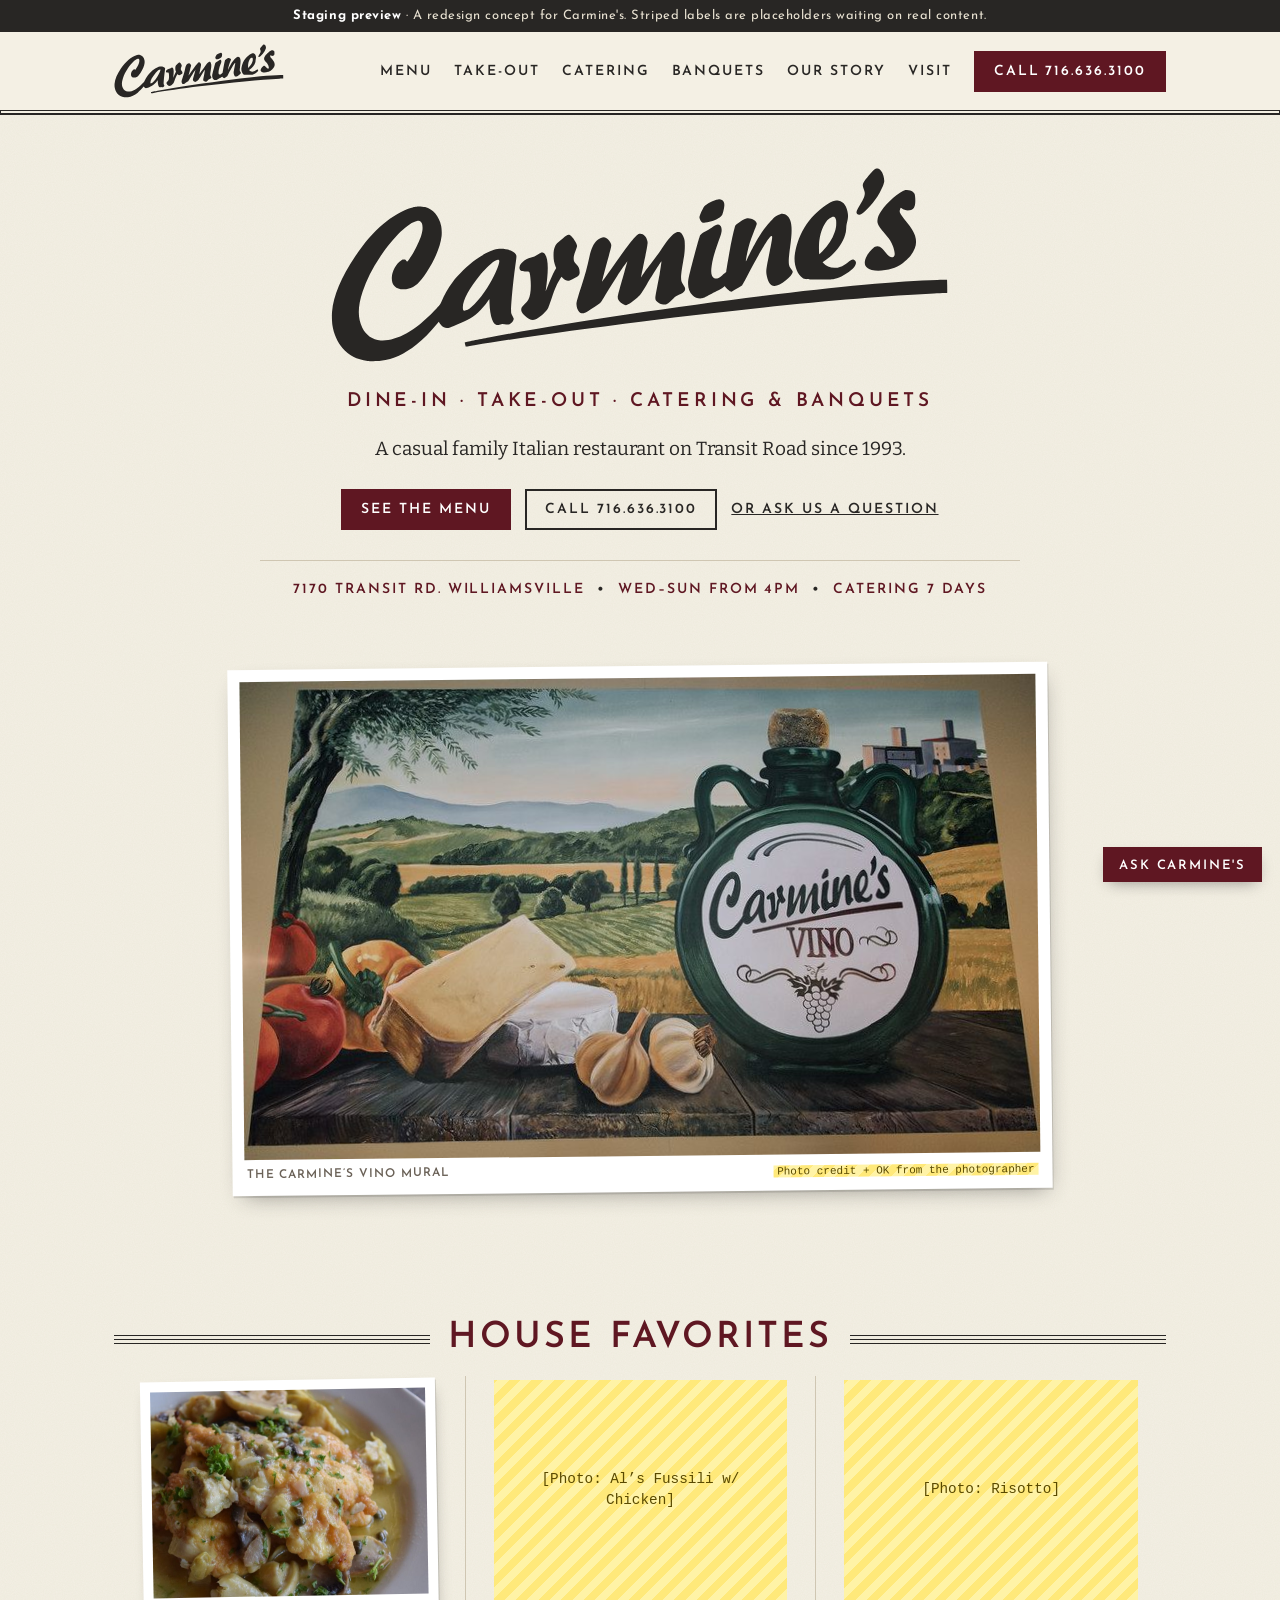
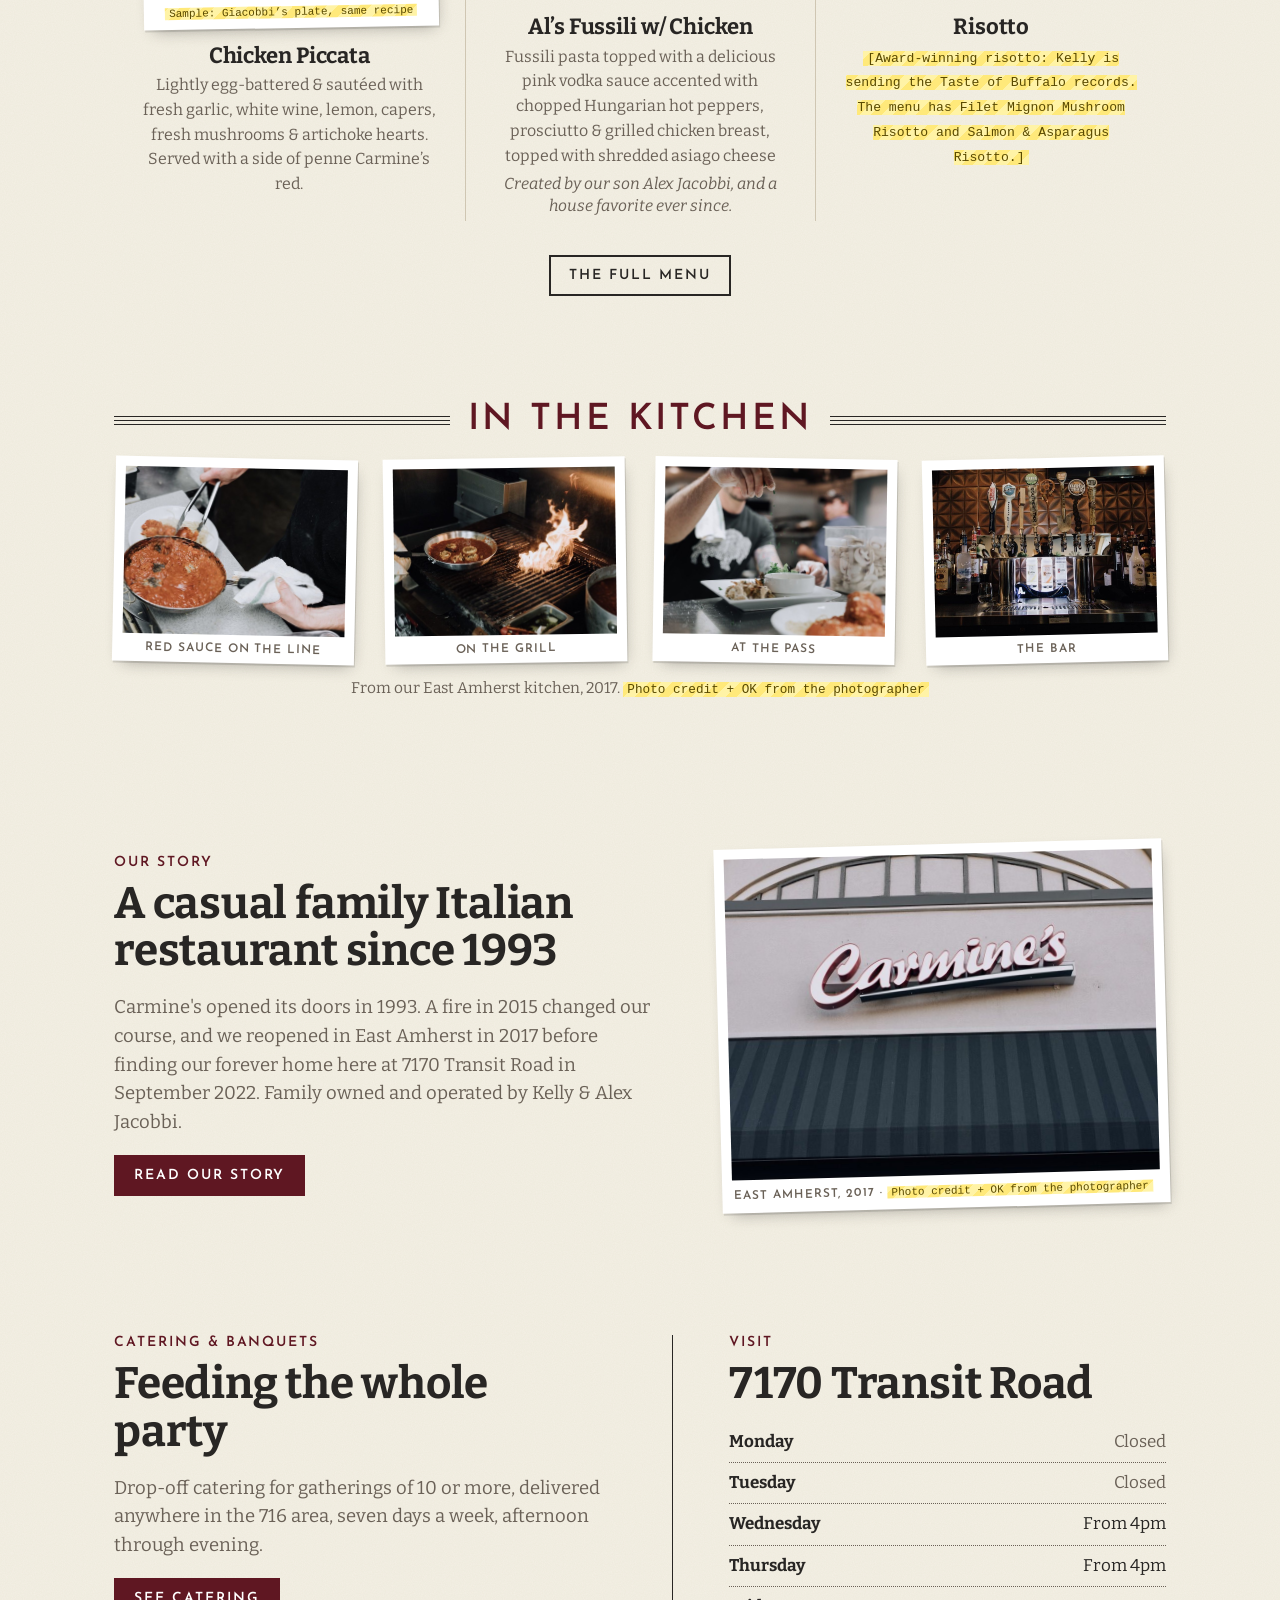
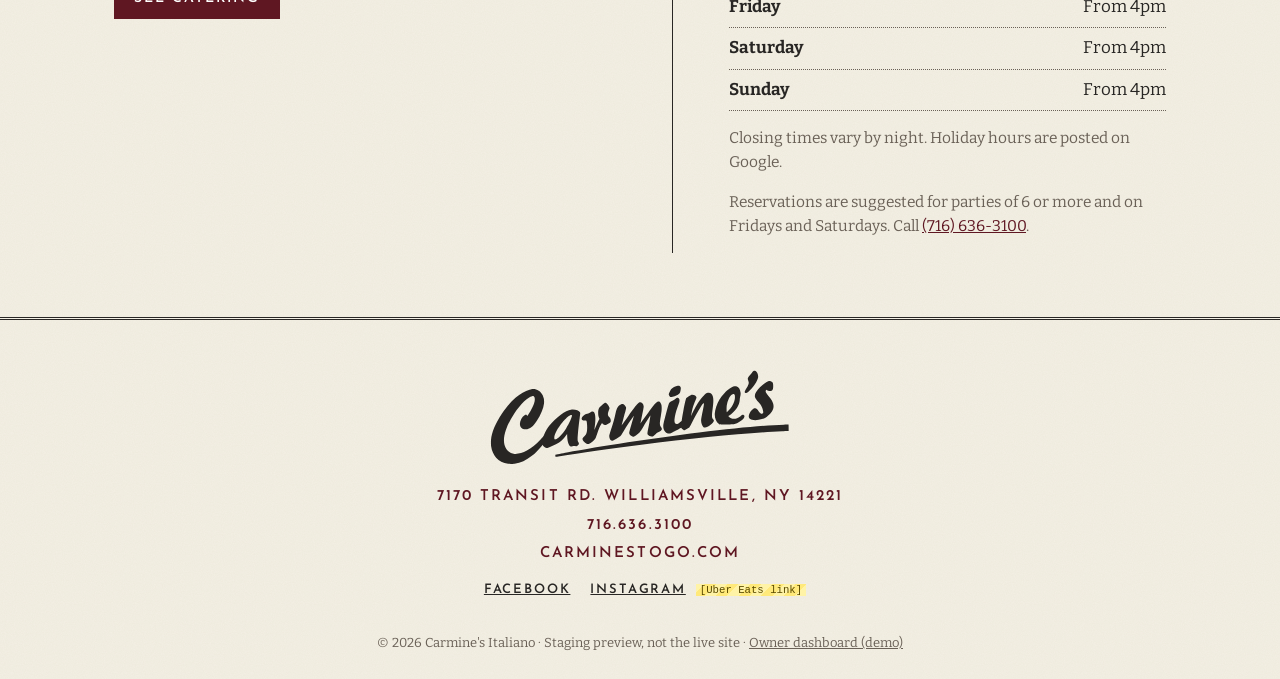
==== commit dff44981: "Use Kelly's logo (traced from CarminesLogo.png); split Take-Out, Catering and Banquets into their ow" ====
--- a/index.html
+++ b/index.html
@@ -19,20 +19,20 @@
 
 <div class="demo-banner"><b>Staging preview</b> · A redesign concept for Carmine's. Striped labels are placeholders waiting on real content.</div>
 <header class="nav"><div class="wrap">
-  <a class="brand" href="/" aria-label="Carmine's Italiano, home"><svg xmlns="http://www.w3.org/2000/svg" viewBox="70 169 619 197" role="img" aria-labelledby="hdr-t"><title id="hdr-t">Carmine's Italiano</title>
-<mask id="hdr-s" maskUnits="userSpaceOnUse" x="66" y="166" width="670" height="238"><path fill="#fff" d="M 599.37 228.87 C 593.98 229.14 590.90 232.34 588.35 236.25 C 585.45 240.70 584.55 244.94 586.03 247.55 C 587.39 243.74 590.55 241.94 593.49 239.91 C 594.54 239.18 595.57 238.40 596.48 237.51 C 598.78 235.25 599.65 232.46 599.37 228.87 M 211.09 292.48 C 211.19 292.63 211.30 292.78 211.41 292.94 C 212.10 292.65 212.84 292.44 213.49 292.06 C 222.71 286.63 229.42 278.90 234.15 269.38 C 234.51 268.66 234.61 267.81 234.83 267.02 C 234.67 266.94 234.50 266.85 234.33 266.77 C 225.03 273.93 216.89 282.16 211.09 292.48 M 465.80 276.65 C 472.21 273.42 478.34 269.81 483.96 265.43 C 486.28 263.62 488.48 261.62 490.60 259.56 C 492.84 257.37 494.69 254.86 495.81 251.88 C 497.94 246.17 495.07 239.66 489.23 237.16 C 480.35 249.64 472.60 262.82 465.80 276.65 M 269.74 319.85 L 269.74 312.04 C 268.72 312.53 267.98 312.80 267.35 313.21 C 263.89 315.51 260.45 317.86 257.00 320.17 C 253.15 322.75 249.37 325.46 245.41 327.85 C 240.85 330.61 235.80 332.15 230.53 332.94 C 229.44 333.11 228.32 333.11 226.98 333.21 C 226.84 332.32 226.67 331.57 226.62 330.81 C 226.04 323.22 226.90 315.80 229.28 308.57 C 230.88 303.71 232.48 298.85 234.04 293.98 C 234.35 293.02 234.52 292.02 234.88 290.52 C 233.70 291.06 233 291.35 232.32 291.71 C 228.94 293.49 226.10 295.95 223.76 298.92 C 221.63 301.62 219.72 304.49 217.67 307.25 C 215.24 310.52 212.97 313.94 210.26 316.97 C 203.28 324.78 194.27 326.61 184.18 325.25 C 183.68 323.57 184.39 322.22 185.00 320.85 C 185.45 319.83 186.02 318.85 186.37 317.80 C 186.64 317.01 186.66 316.13 186.37 315.04 C 185.74 315.59 185.10 316.15 184.48 316.71 C 166.97 332.41 147.73 345.47 126.08 354.83 C 119.83 357.54 113.37 359.61 106.62 360.69 C 101.60 361.49 96.58 361.64 91.62 360.31 C 85.21 358.60 80.62 354.65 77.73 348.69 C 75.25 343.57 74.25 338.08 73.97 332.45 C 73.32 319.22 75.34 306.28 78.78 293.57 C 86.29 265.75 98.99 240.61 118.10 218.89 C 128.28 207.31 140.03 197.65 153.92 190.78 C 166.32 184.65 179.43 181.5 193.26 181.58 C 199.02 181.62 204.75 182.20 210.37 183.46 C 213.35 196.44 211.34 219.63 200.16 237.37 C 187.62 257.27 169.33 268.81 146.64 274.45 C 146.23 271.71 146.39 269.26 146.63 266.82 C 147.49 258 151.35 250.62 157.70 244.55 C 160.41 241.95 163.36 239.61 166.19 237.13 C 169.73 234.01 173.44 231.06 176.75 227.72 C 185.17 219.23 187.87 208.80 186.61 197.00 C 183.49 196.10 180.41 196.46 177.35 197.00 C 172.51 197.85 168 199.69 163.66 201.96 C 154.72 206.63 146.85 212.76 139.59 219.70 C 124.22 234.41 111.89 251.30 103.43 270.89 C 100.15 278.48 97.76 286.34 96.66 294.56 C 95.55 302.84 95.92 311.00 98.80 318.93 C 99.21 320.05 99.68 321.16 100.20 322.24 C 104.51 331.17 111.68 335.43 121.56 335.23 C 127.48 335.10 133.09 333.56 138.57 331.47 C 147.05 328.23 154.91 323.79 162.49 318.83 C 172.35 312.39 181.58 305.13 190.38 297.30 C 196.21 292.11 201.37 286.36 205.83 279.96 C 208.94 275.51 212.08 271.06 215.32 266.70 C 219.01 261.74 223.16 257.20 228.14 253.46 C 235.40 248.01 243.62 245.26 252.64 244.86 C 255.51 244.73 258.39 244.84 261.21 244.84 C 262.33 246.74 261.67 248.46 261.35 250.14 C 261.15 251.23 260.63 252.25 260.32 253.32 C 259.80 255.08 260.21 255.75 262.01 255.89 C 263.52 255.99 265.04 255.91 266.70 255.91 C 260.66 273.82 254.64 291.63 248.58 309.57 C 249.50 310.67 250.83 310.25 252.01 309.92 C 253.85 309.39 255.62 308.64 257.44 308.04 C 259.19 307.46 260.92 306.73 262.72 306.47 C 266.82 305.87 268.19 305.75 272.32 308.70 C 272.49 308.16 272.63 307.67 272.79 307.19 C 274.15 303.09 275.38 298.96 276.89 294.92 C 279.23 288.66 281.03 282.31 280.76 275.54 C 280.72 274.58 280.66 273.62 280.53 272.67 C 280.22 270.49 279.40 269.62 277.12 269.35 C 275.55 269.16 273.93 269.23 272.33 269.19 C 271.57 269.17 270.80 269.19 269.75 269.19 C 271.28 262.82 272.89 256.91 276.82 251.96 C 280.62 247.17 285.81 245.23 291.73 244.90 C 292.61 244.85 293.5 244.87 294.37 244.89 C 297.04 244.96 298.80 246.75 298.64 249.48 C 298.57 250.73 298.12 251.97 297.78 253.20 C 297.25 255.13 297.46 256.82 299.21 258.28 C 300.77 257.56 301.93 256.35 302.87 255.00 C 304.21 253.10 305.35 251.08 306.62 249.14 C 307.85 247.28 309.05 245.38 310.46 243.65 C 312.01 241.75 314.10 240.59 316.51 239.97 C 317.54 239.70 318.41 239.80 319.14 240.58 C 320.60 242.16 322.17 243.67 323.47 245.37 C 325.31 247.79 326.92 250.38 328.67 252.86 C 330.63 255.63 332.89 258.10 335.95 259.69 C 336.92 260.20 337.98 260.56 339.35 261.14 C 339.29 260.10 339.38 259.39 339.19 258.76 C 338.76 257.31 338.12 255.92 337.69 254.47 C 337.16 252.64 336.62 250.80 336.35 248.92 C 336.01 246.51 336.77 244.87 339.36 243.75 C 342.10 242.57 344.5 240.55 346.98 238.81 C 349.66 236.92 352.19 234.82 354.92 233.02 C 358.22 230.84 361.87 229.48 366.12 229.07 C 366.32 231.54 366.26 233.90 366.00 236.26 C 365.32 242.5 362.90 248.13 360.10 253.65 C 358.87 256.07 357.73 258.53 356.57 261 C 356.25 261.69 356.03 262.44 355.65 263.49 C 357.32 263.09 358.43 262.32 359.36 261.42 C 361.66 259.19 363.93 256.94 366.05 254.55 C 369.60 250.54 372.95 246.35 376.52 242.36 C 379.41 239.13 382.71 236.33 386.40 234.03 C 391.60 230.77 397.23 229.01 403.48 229 C 404.73 231.13 404.90 233.43 405.01 235.72 C 405.21 240.10 404.26 244.30 402.85 248.41 C 400.39 255.58 396.59 262.06 392.53 268.40 C 391.94 269.33 391.34 270.26 390.97 271.61 C 391.73 271.34 392.60 271.22 393.25 270.78 C 395.28 269.39 397.45 268.09 399.19 266.38 C 401.87 263.75 404.21 260.80 406.73 258.01 C 410.16 254.21 413.45 250.27 417.11 246.71 C 422.14 241.82 428.09 238.45 435.15 237.41 C 437.11 237.12 439.10 237.10 441.08 236.96 C 442.83 240.41 442.94 243.85 442.26 247.23 C 441.57 250.74 440.5 254.19 439.36 257.60 C 437.90 261.99 436.15 266.29 434.65 270.68 C 433.99 272.62 433.65 274.67 433.07 277.06 C 434.45 276.95 435.46 276.96 436.44 276.78 C 441.01 275.94 444.80 273.69 447.88 270.23 C 450.51 267.27 452.50 263.90 454.11 260.31 C 456.11 255.87 457.85 251.31 459.91 246.89 C 461.75 242.91 463.66 238.92 465.91 235.16 C 468.92 230.14 473.05 226.16 478.64 223.71 C 479.30 224.05 480.00 224.40 480.68 224.79 C 485.19 227.39 489.91 228.08 495.01 226.76 C 499.17 225.67 503.41 224.79 507.64 223.99 C 509.50 223.64 511.45 223.73 513.46 223.61 C 515.70 228.44 517.97 233.10 518.74 238.31 C 519.16 241.16 518.82 242.78 517.10 247.14 C 517.83 246.81 518.42 246.64 518.89 246.30 C 522.02 244.08 525.21 241.94 528.21 239.56 C 532.22 236.38 536.03 232.95 540 229.72 C 543.79 226.63 547.85 223.93 552.37 222.00 C 558.16 219.54 564.11 219.04 570.23 220.37 C 570.92 220.51 571.59 220.76 572.39 221.00 C 572.32 223.80 571.64 226.41 570.88 228.99 C 569.41 233.95 567.00 238.45 564.20 242.75 C 562.02 246.10 559.63 249.33 557.61 252.77 C 555.59 256.21 553.89 259.83 552.10 263.40 C 551.73 264.14 551.61 265 551.20 266.39 C 552.60 265.69 553.45 265.31 554.25 264.85 C 558.41 262.46 562.01 259.38 564.76 255.51 C 567.87 251.16 570.69 246.59 573.49 242.03 C 575.87 238.15 577.90 234.04 580.40 230.24 C 582.53 226.98 584.90 223.81 587.53 220.94 C 593.66 214.25 601.49 210.94 610.46 210.32 C 612.91 210.14 615.37 210.29 618.08 210.29 C 618.08 213.03 618.24 215.57 618.05 218.09 C 617.40 227.02 614.03 234.85 607.92 241.39 C 604.66 244.89 601.03 248.06 597.62 251.43 C 594.27 254.74 590.96 258.11 587.67 261.48 C 587.07 262.09 586.64 262.86 586.02 263.69 C 589.15 265.30 592.28 266.12 595.55 266.44 C 600.10 266.88 604.53 266.20 608.64 264.21 C 612.30 262.44 615.82 260.37 619.41 258.44 C 622.64 256.69 625.82 254.81 629.14 253.25 C 634.06 250.94 639.28 249.89 644.75 250.15 C 645.61 250.19 646.47 250.30 647.42 250.39 C 648.33 253.21 648.14 255.85 647.14 258.46 C 646.60 259.88 645.94 261.26 645.49 262.71 C 645.15 263.80 645.06 264.98 644.83 266.30 C 647.32 266.58 649.31 266.03 651.13 265.03 C 652.59 264.23 653.93 263.20 655.29 262.22 C 657.03 260.97 658.73 259.66 660.68 258.21 C 659.75 257.50 658.91 256.81 658.01 256.19 C 655.30 254.35 652.54 252.57 649.86 250.68 C 647.23 248.83 644.84 246.69 643.16 243.91 C 642.69 243.13 642.28 242.13 642.33 241.26 C 642.92 231.90 644.08 222.62 647.60 213.83 C 648.55 211.47 649.69 209.15 651.02 206.98 C 656.39 198.20 664.42 193.51 674.47 192.03 C 675.73 191.85 677.01 191.78 678.28 191.58 C 679.42 191.41 680.01 191.96 680.55 192.89 C 684.30 199.46 682.95 209.17 677.51 214.45 C 673.55 218.28 668.44 219.17 663.33 216.90 C 662.62 216.58 661.91 216.24 661.18 215.90 C 659.09 223.07 661.56 229.70 666.18 232.78 C 668.56 234.37 671.17 235.63 673.75 236.88 C 676.12 238.03 678.61 238.93 681.01 240.03 C 682.31 240.62 683.53 241.39 684.87 242.13 C 684.87 242.74 684.94 243.30 684.86 243.83 C 684.07 248.91 682.73 253.83 680.44 258.46 C 675.76 267.90 668.20 274.08 658.52 277.87 C 652.44 280.25 646.11 281.61 639.63 282.09 C 634.06 282.50 628.45 282.40 622.86 282.62 C 621.14 282.69 620.22 281.94 619.53 280.49 C 618.5 278.28 617.92 275.98 617.85 273.55 C 617.82 272.44 617.85 271.32 617.85 269.89 C 617.21 270.35 616.78 270.61 616.41 270.94 C 606.87 279.36 595.83 284.38 583.13 285.34 C 580.33 285.55 577.38 285.00 574.63 284.28 C 570.50 283.19 567.50 280.44 565.5 276.66 C 565.16 276.03 564.85 275.39 564.39 274.50 C 563.28 274.92 562.12 275.21 561.12 275.77 C 558.40 277.28 555.71 278.87 553.07 280.52 C 549.38 282.84 545.55 284.76 541.16 285.32 C 538.30 285.69 535.44 285.70 532.46 285.08 C 531.68 280.83 531.73 276.61 532.08 272.40 C 532.74 264.60 535.38 257.44 539.23 250.70 C 541.17 247.31 543.19 243.96 544.98 240.27 C 544.39 240.54 543.77 240.76 543.22 241.10 C 537.75 244.39 532.92 248.46 528.94 253.43 C 525.44 257.79 522.27 262.41 518.96 266.92 C 515.55 271.56 512.35 276.37 508.69 280.80 C 502.79 287.95 495.28 292.82 486.28 295.27 C 483.96 295.91 483.66 295.78 482.54 293.62 C 481.28 291.20 481.14 288.64 482.25 286.21 C 483.34 283.83 484.74 281.58 486.10 279.33 C 486.96 277.92 487.99 276.62 488.70 274.96 C 488.15 275.20 487.57 275.38 487.06 275.67 C 483.83 277.52 481.12 280.00 478.58 282.68 C 476.11 285.29 473.70 287.97 471.16 290.52 C 464.76 296.94 456.98 299.52 448.00 298.61 C 447.61 298.57 447.22 298.48 446.61 298.37 C 446.34 293.35 446.02 288.36 448.46 283.15 C 447.45 283.74 446.83 284.02 446.32 284.42 C 443.65 286.46 441.03 288.56 438.34 290.58 C 435.91 292.40 433.5 294.26 430.94 295.90 C 425.57 299.35 419.60 300.94 413.24 301.22 C 411.98 301.28 411.34 300.75 410.81 299.73 C 409.13 296.50 408.75 293.03 408.84 289.48 C 409.00 283.30 410.53 277.50 414.25 271.72 C 412.73 272.14 411.67 272.30 410.72 272.71 C 408.26 273.78 406.22 275.49 404.45 277.46 C 402.16 280.02 400.00 282.70 397.75 285.30 C 394.66 288.86 391.66 292.51 388.39 295.91 C 385.02 299.39 381.03 302.04 376.29 303.41 C 375.03 303.77 374.20 303.69 373.08 302.75 C 371.10 301.05 368.78 299.76 366.32 298.12 C 365.37 285.11 370.28 273.34 376.51 261.92 C 376.37 261.82 376.23 261.71 376.10 261.60 C 375.37 262 374.61 262.35 373.91 262.79 C 368.05 266.40 363.11 271.08 359.00 276.55 C 354.83 282.10 350.91 287.86 346.95 293.58 C 343.17 299.04 339.37 304.49 334.77 309.31 C 331.26 312.97 327.39 316.17 322.98 318.68 C 322.42 319.00 321.85 319.29 321.28 319.57 C 321.15 319.64 320.98 319.60 320.71 319.61 C 319.72 317.52 319.41 315.23 319.21 312.94 C 318.62 306.18 319.79 299.65 322.44 293.49 C 325.22 287.03 328.43 280.76 331.46 274.42 C 332.28 272.69 333.15 270.98 334 269.27 C 332.95 267.22 331.09 266.71 329.19 266.42 C 327.30 266.14 325.38 266.08 323.46 265.95 C 322.10 265.87 320.74 265.92 319.39 265.77 C 316.44 265.46 313.69 264.74 312.39 261.21 C 311.19 262.58 310.15 263.66 309.23 264.83 C 306.27 268.66 304.10 272.94 302.34 277.42 C 300.04 283.29 297.90 289.23 295.61 295.12 C 293.78 299.83 291.62 304.37 288.63 308.48 C 284.57 314.06 279.27 317.81 272.50 319.39 C 271.74 319.57 270.95 319.66 269.74 319.85 M 206.25 356.72 C 210.85 355.75 215.44 354.74 220.05 353.83 C 241.68 349.53 263.30 345.13 284.97 341.04 C 302.64 337.71 320.36 334.64 338.10 331.69 C 354.10 329.02 370.14 326.57 386.19 324.21 C 397.66 322.53 409.16 321.06 420.66 319.66 C 434.16 318.03 447.66 316.46 461.17 315.07 C 472.79 313.88 484.42 312.88 496.06 312.00 C 509.53 310.99 523.02 310.06 536.51 309.33 C 548.09 308.71 559.69 308.33 571.28 308.01 C 595.83 307.32 620.38 307.30 644.93 308.10 C 654.12 308.39 663.31 308.80 672.50 309.17 C 672.96 309.19 673.42 309.26 674.22 309.33 C 673.78 310.28 673.47 311.07 673.05 311.79 C 670.68 315.90 667.14 318.68 662.85 320.54 C 657.64 322.79 652.11 323.63 646.50 323.95 C 637.38 324.46 628.27 323.95 619.17 323.31 C 609.67 322.64 600.16 322.44 590.64 322.61 C 576.81 322.85 562.97 323.07 549.14 323.58 C 534.68 324.12 520.23 324.94 505.78 325.77 C 495.72 326.35 485.67 327.05 475.62 327.86 C 463.83 328.82 452.05 329.91 440.26 331.02 C 430.16 331.98 420.05 333.01 409.96 334.08 C 400.74 335.06 391.53 336.13 382.31 337.19 C 373.58 338.20 364.84 339.24 356.11 340.28 C 346.27 341.46 336.43 342.66 326.59 343.85 C 317.94 344.91 309.29 345.97 300.64 347.01 C 291.83 348.07 283.02 349.12 274.21 350.14 C 266.42 351.04 258.64 351.92 250.85 352.74 C 240.35 353.84 229.85 354.90 219.35 355.94 C 215.01 356.37 210.66 356.70 206.31 357.08 C 206.29 356.96 206.27 356.84 206.25 356.72 M 626.46 204.82 C 626.46 204.11 626.38 203.63 626.47 203.19 C 627.78 196.74 629.72 190.51 633.10 184.80 C 634.82 181.89 636.89 179.26 639.64 177.23 C 644.5 173.65 649.73 173.34 655.31 175.42 C 655.26 175.87 655.28 176.20 655.18 176.48 C 653.18 182.14 651.08 187.74 647.84 192.83 C 643.14 200.25 636.36 204.17 627.65 204.82 C 627.34 204.84 627.03 204.82 626.46 204.82 M 487.01 180.98 C 491.44 183.26 494.67 186.47 496.98 190.62 C 497.32 191.22 497.53 191.97 497.55 192.66 C 497.67 196.48 497.03 200.14 494.93 203.42 C 489.94 211.21 479.64 211.32 473.88 202.84 C 473.57 202.39 473.53 201.64 473.61 201.06 C 473.96 198.63 475.02 196.49 476.64 194.66 C 477.75 193.41 478.94 192.23 480.16 191.08 C 484.41 187.08 484.90 186.39 487.01 180.98"/><path fill="#000" d="M 465.80 276.65 C 472.59 262.82 480.35 249.64 489.23 237.16 C 495.07 239.66 497.94 246.17 495.80 251.88 C 494.69 254.86 492.84 257.37 490.60 259.56 C 488.48 261.62 486.28 263.62 483.96 265.43 C 478.34 269.81 472.21 273.42 465.80 276.65 M 211.09 292.48 C 216.89 282.16 225.03 273.93 234.33 266.77 C 234.50 266.85 234.67 266.94 234.84 267.02 C 234.61 267.81 234.51 268.66 234.15 269.38 C 229.42 278.90 222.71 286.63 213.49 292.06 C 212.84 292.44 212.10 292.65 211.41 292.94 C 211.30 292.78 211.19 292.63 211.09 292.48 M 599.37 228.87 C 599.65 232.46 598.78 235.25 596.48 237.51 C 595.57 238.40 594.54 239.18 593.49 239.91 C 590.55 241.94 587.39 243.74 586.03 247.55 C 584.55 244.94 585.45 240.70 588.35 236.25 C 590.90 232.34 593.98 229.14 599.37 228.87"/></mask><rect x="66" y="166" width="670" height="238" fill="#282624" mask="url(#hdr-s)"/>
+  <a class="brand" href="/" aria-label="Carmine's Italiano, home"><svg xmlns="http://www.w3.org/2000/svg" viewBox="-8 -6 3006 950" role="img" aria-labelledby="hdr-t"><title id="hdr-t">Carmine's Italiano</title>
+<path fill="#282624" transform="translate(0,1113) scale(0.1,-0.1)" d="M26372 11105 c-56 -25 -102 -66 -202 -185 -53 -63 -140 -164 -194 -225 -161 -183 -226 -295 -226 -392 0 -30 18 -99 51 -196 49 -142 51 -153 46 -226 -9 -129 -65 -261 -213 -498 -119 -192 -187 -331 -188 -385 -2 -83 63 -136 151 -123 154 23 611 491 867 889 162 252 301 554 326 711 9 57 -8 186 -42 305 -70 254 -227 390 -376 325z M27816 10069 c-276 -69 -889 -600 -1176 -1020 -119 -173 -168 -296 -177 -444 -4 -76 -2 -100 17 -155 40 -120 138 -259 355 -504 169 -192 233 -283 311 -441 72 -149 106 -247 134 -393 25 -127 25 -177 2 -221 -26 -52 -63 -75 -120 -75 -89 0 -179 70 -325 252 -110 137 -196 220 -264 253 -68 34 -160 33 -228 -1 -104 -52 -306 -276 -399 -443 -102 -181 -126 -359 -67 -476 45 -88 167 -169 306 -205 252 -64 661 -35 987 71 144 47 376 164 497 250 116 83 322 279 406 388 247 316 317 621 215 939 -61 191 -175 375 -425 686 -176 220 -264 344 -302 426 -21 47 -24 65 -19 109 7 58 40 145 55 145 5 0 22 -10 38 -23 102 -83 258 -122 393 -97 181 33 254 143 267 405 8 174 -11 358 -44 413 -28 50 -113 109 -202 143 -64 24 -178 33 -235 18z M18736 9618 c-207 -28 -570 -214 -674 -346 -39 -49 -172 -324 -209 -431 -24 -70 -25 -80 -14 -132 15 -70 64 -153 114 -193 35 -28 46 -31 105 -30 75 1 236 33 356 71 245 77 472 216 525 322 44 85 101 352 101 469 0 128 -35 200 -119 245 -55 29 -105 36 -185 25z M24399 9555 c-244 -49 -648 -328 -993 -686 -384 -399 -646 -831 -818 -1354 -87 -265 -135 -501 -145 -711 -19 -416 146 -835 393 -999 104 -69 72 -66 779 -70 702 -4 702 -4 884 56 262 88 685 363 830 540 120 148 123 292 7 348 -86 42 -110 32 -342 -141 -241 -179 -392 -237 -615 -238 -215 0 -424 90 -542 233 l-35 43 137 91 c468 312 828 779 961 1247 35 124 38 142 50 335 7 115 17 182 40 265 43 161 54 274 40 402 -39 366 -199 598 -444 643 -73 13 -102 13 -187 -4z m-9 -804 c14 -10 36 -44 49 -77 23 -53 25 -74 25 -204 1 -166 -13 -249 -73 -430 -112 -337 -315 -655 -595 -935 l-150 -150 -9 45 c-16 82 -11 483 7 620 35 259 100 487 201 698 120 251 242 387 395 440 71 24 110 23 150 -7z M4170 9274 c-14 -2 -59 -9 -100 -15 -41 -6 -127 -26 -192 -45 -437 -125 -938 -412 -1377 -788 -506 -433 -927 -920 -1364 -1576 -683 -1026 -1045 -1891 -1118 -2673 -15 -163 -7 -493 16 -647 64 -429 239 -824 497 -1125 297 -346 681 -541 1208 -616 127 -18 489 -16 643 5 614 80 1149 325 1732 791 320 257 652 593 1009 1023 l69 84 30 -57 c17 -30 57 -85 89 -120 122 -133 253 -166 429 -106 213 72 580 230 830 357 386 196 697 480 998 911 l78 111 6 -201 c9 -304 52 -579 122 -774 60 -169 125 -251 222 -279 59 -17 68 -16 189 22 l82 26 118 -20 c131 -22 183 -19 259 18 82 40 168 147 180 226 6 35 1 51 -45 140 -79 150 -82 161 -81 309 2 359 106 1427 211 2181 22 155 43 320 46 367 6 80 5 90 -21 142 -93 191 -521 316 -902 264 -242 -33 -657 -233 -1022 -493 -401 -285 -869 -738 -1158 -1122 -201 -265 -384 -587 -537 -944 -51 -118 -60 -130 -329 -418 -452 -482 -936 -877 -1372 -1120 -423 -236 -888 -360 -1243 -331 -395 32 -707 248 -886 612 -231 472 -227 1025 14 1747 192 574 467 1121 854 1700 632 943 1371 1661 1783 1731 89 16 135 6 183 -37 59 -53 82 -124 87 -264 5 -130 -14 -248 -68 -418 -65 -200 -224 -547 -359 -782 -87 -151 -269 -428 -298 -454 -27 -24 -48 -15 -65 26 -21 51 -42 63 -111 63 -54 0 -68 -4 -121 -39 -269 -175 -466 -537 -469 -861 -1 -177 43 -303 138 -398 106 -107 233 -151 436 -150 107 0 138 4 215 27 358 108 544 274 892 796 410 613 679 1259 734 1760 15 138 6 367 -21 492 -98 468 -395 816 -779 915 -93 23 -295 39 -361 27z m3944 -2600 c84 -84 -197 -747 -570 -1342 -198 -316 -385 -556 -613 -783 -189 -189 -307 -275 -421 -310 -122 -37 -148 -9 -149 156 -2 342 315 930 846 1572 137 164 493 520 603 603 144 107 261 147 304 104z M21748 8905 c-132 -33 -265 -116 -354 -220 -27 -32 -91 -103 -143 -159 -234 -253 -444 -551 -690 -981 -96 -168 -343 -654 -427 -839 -31 -68 -50 -101 -52 -88 -4 25 49 336 84 492 65 292 139 527 262 836 145 363 185 469 184 496 -3 134 -241 277 -443 266 -80 -4 -167 -44 -364 -168 -165 -104 -213 -144 -236 -194 -38 -86 -160 -622 -248 -1091 -64 -342 -191 -1104 -191 -1152 0 -6 -21 -27 -47 -46 -27 -19 -95 -74 -153 -122 -175 -144 -277 -181 -375 -136 -121 56 -168 201 -146 452 30 336 136 763 302 1211 128 348 150 411 175 508 41 161 28 285 -39 366 -85 102 -190 84 -391 -69 -57 -44 -164 -110 -255 -158 -256 -134 -320 -187 -361 -295 -36 -97 -102 -332 -245 -870 -259 -974 -301 -1159 -312 -1374 -12 -238 62 -445 213 -594 110 -109 225 -156 381 -156 121 0 176 21 398 150 94 54 222 123 285 153 63 30 162 77 220 104 60 29 144 79 194 118 81 61 90 66 99 49 17 -34 193 -201 241 -229 27 -16 56 -25 70 -23 28 6 467 264 506 298 17 15 109 178 235 419 535 1020 979 1782 1130 1939 56 57 65 60 90 35 14 -14 16 -28 11 -82 -11 -101 -62 -393 -111 -626 -96 -462 -162 -826 -171 -950 -17 -213 84 -549 199 -668 59 -60 99 -79 178 -85 146 -10 340 84 573 277 185 153 301 288 325 379 14 51 3 76 -72 166 -28 34 -61 84 -73 111 -62 135 -56 368 26 960 84 613 93 953 29 1205 -73 289 -279 444 -511 385z M16701 8020 c-176 -80 -376 -305 -683 -767 -185 -279 -283 -413 -543 -748 -226 -290 -331 -435 -417 -575 -32 -52 -58 -91 -58 -88 0 4 38 195 85 425 174 849 195 959 217 1106 21 142 21 153 6 226 -21 104 -59 180 -124 250 -67 73 -133 104 -221 105 -79 0 -115 -23 -247 -157 -187 -191 -442 -526 -916 -1202 -368 -525 -683 -966 -687 -962 -5 6 169 688 236 927 183 645 217 786 206 860 -23 160 -225 370 -355 370 -102 0 -244 -66 -341 -158 -168 -158 -282 -408 -364 -802 -97 -466 -215 -898 -390 -1430 -176 -536 -235 -751 -236 -860 0 -126 58 -293 126 -363 51 -53 90 -70 170 -74 65 -4 75 -2 150 35 75 37 620 395 705 463 48 39 55 50 241 366 185 314 384 635 577 928 156 238 494 726 500 721 1 -2 -63 -232 -144 -512 -252 -877 -309 -1095 -320 -1215 -7 -74 11 -130 66 -199 73 -92 246 -200 320 -200 104 0 430 227 638 444 93 97 134 158 387 576 291 480 691 1110 706 1110 7 0 -49 -384 -91 -629 -17 -95 -69 -370 -116 -610 -102 -516 -108 -588 -60 -659 80 -117 298 -215 440 -198 105 14 165 54 341 231 174 176 148 158 417 283 138 64 217 152 218 242 0 44 -33 114 -99 211 -28 43 -61 103 -73 135 -49 141 -32 375 71 958 69 389 85 533 85 786 0 256 -9 301 -85 475 -43 98 -98 164 -155 185 -43 17 -135 11 -183 -10z M11371 7853 c-81 -55 -231 -179 -384 -317 -94 -85 -111 -105 -147 -179 -62 -126 -83 -238 -83 -437 -1 -222 30 -387 106 -574 l25 -59 -33 -51 c-82 -129 -195 -375 -372 -811 -62 -154 -111 -264 -108 -245 145 977 138 1524 -24 1773 -49 76 -145 107 -225 73 -19 -8 -76 -42 -127 -77 -119 -80 -211 -121 -328 -148 -174 -40 -299 -107 -422 -230 -76 -76 -111 -128 -135 -200 -32 -100 6 -188 99 -227 34 -14 68 -17 183 -16 129 2 143 0 168 -19 36 -28 53 -94 70 -274 48 -484 15 -861 -94 -1075 -34 -67 -89 -131 -214 -253 -106 -103 -135 -153 -136 -233 0 -78 45 -157 152 -270 189 -197 370 -271 521 -214 160 60 468 320 599 505 41 58 67 126 213 555 152 447 250 668 405 917 l64 102 60 -62 c84 -85 172 -131 251 -132 55 0 74 7 219 78 206 101 288 155 323 214 24 41 27 57 26 128 -2 163 -44 262 -161 382 -110 113 -127 151 -126 278 2 120 19 189 103 414 34 89 61 176 61 194 -1 85 -150 346 -257 449 -107 103 -167 112 -272 41z M29365 5709 c-1811 -45 -4802 -318 -8495 -775 -4550 -562 -10040 -1395 -13250 -2009 -415 -79 -1158 -230 -1164 -236 -3 -2 5 -51 17 -109 20 -92 25 -105 42 -103 11 1 193 31 405 67 1954 333 5018 769 8160 1161 5597 698 10805 1196 14125 1350 187 9 408 19 490 23 l150 7 2 115 c1 63 -1 206 -4 318 l-5 202 -82 -2 c-44 0 -220 -5 -391 -9z"/>
 </svg></a>
   <button class="menu-toggle" aria-label="Menu" onclick="document.querySelector('nav.links').classList.toggle('open')">☰</button>
   <nav class="links">
-    <a href="/menu.html">Menu</a><a href="/catering.html">Catering</a><a href="/story.html">Our Story</a><a href="/#visit">Visit</a>
+    <a href="/menu.html">Menu</a><a href="/takeout.html">Take-Out</a><a href="/catering.html">Catering</a><a href="/banquets.html">Banquets</a><a href="/story.html">Our Story</a><a href="/#visit">Visit</a>
     
     <a class="btn primary" href="tel:+17166363100">Call 716.636.3100</a>
   </nav>
 </div></header>
 <main>
 <section class="cover"><div class="wrap">
-  <h1 class="mark"><svg xmlns="http://www.w3.org/2000/svg" viewBox="70 169 619 197" role="img" aria-labelledby="hero-t"><title id="hero-t">Carmine's Italiano</title>
-<mask id="hero-s" maskUnits="userSpaceOnUse" x="66" y="166" width="670" height="238"><path fill="#fff" d="M 599.37 228.87 C 593.98 229.14 590.90 232.34 588.35 236.25 C 585.45 240.70 584.55 244.94 586.03 247.55 C 587.39 243.74 590.55 241.94 593.49 239.91 C 594.54 239.18 595.57 238.40 596.48 237.51 C 598.78 235.25 599.65 232.46 599.37 228.87 M 211.09 292.48 C 211.19 292.63 211.30 292.78 211.41 292.94 C 212.10 292.65 212.84 292.44 213.49 292.06 C 222.71 286.63 229.42 278.90 234.15 269.38 C 234.51 268.66 234.61 267.81 234.83 267.02 C 234.67 266.94 234.50 266.85 234.33 266.77 C 225.03 273.93 216.89 282.16 211.09 292.48 M 465.80 276.65 C 472.21 273.42 478.34 269.81 483.96 265.43 C 486.28 263.62 488.48 261.62 490.60 259.56 C 492.84 257.37 494.69 254.86 495.81 251.88 C 497.94 246.17 495.07 239.66 489.23 237.16 C 480.35 249.64 472.60 262.82 465.80 276.65 M 269.74 319.85 L 269.74 312.04 C 268.72 312.53 267.98 312.80 267.35 313.21 C 263.89 315.51 260.45 317.86 257.00 320.17 C 253.15 322.75 249.37 325.46 245.41 327.85 C 240.85 330.61 235.80 332.15 230.53 332.94 C 229.44 333.11 228.32 333.11 226.98 333.21 C 226.84 332.32 226.67 331.57 226.62 330.81 C 226.04 323.22 226.90 315.80 229.28 308.57 C 230.88 303.71 232.48 298.85 234.04 293.98 C 234.35 293.02 234.52 292.02 234.88 290.52 C 233.70 291.06 233 291.35 232.32 291.71 C 228.94 293.49 226.10 295.95 223.76 298.92 C 221.63 301.62 219.72 304.49 217.67 307.25 C 215.24 310.52 212.97 313.94 210.26 316.97 C 203.28 324.78 194.27 326.61 184.18 325.25 C 183.68 323.57 184.39 322.22 185.00 320.85 C 185.45 319.83 186.02 318.85 186.37 317.80 C 186.64 317.01 186.66 316.13 186.37 315.04 C 185.74 315.59 185.10 316.15 184.48 316.71 C 166.97 332.41 147.73 345.47 126.08 354.83 C 119.83 357.54 113.37 359.61 106.62 360.69 C 101.60 361.49 96.58 361.64 91.62 360.31 C 85.21 358.60 80.62 354.65 77.73 348.69 C 75.25 343.57 74.25 338.08 73.97 332.45 C 73.32 319.22 75.34 306.28 78.78 293.57 C 86.29 265.75 98.99 240.61 118.10 218.89 C 128.28 207.31 140.03 197.65 153.92 190.78 C 166.32 184.65 179.43 181.5 193.26 181.58 C 199.02 181.62 204.75 182.20 210.37 183.46 C 213.35 196.44 211.34 219.63 200.16 237.37 C 187.62 257.27 169.33 268.81 146.64 274.45 C 146.23 271.71 146.39 269.26 146.63 266.82 C 147.49 258 151.35 250.62 157.70 244.55 C 160.41 241.95 163.36 239.61 166.19 237.13 C 169.73 234.01 173.44 231.06 176.75 227.72 C 185.17 219.23 187.87 208.80 186.61 197.00 C 183.49 196.10 180.41 196.46 177.35 197.00 C 172.51 197.85 168 199.69 163.66 201.96 C 154.72 206.63 146.85 212.76 139.59 219.70 C 124.22 234.41 111.89 251.30 103.43 270.89 C 100.15 278.48 97.76 286.34 96.66 294.56 C 95.55 302.84 95.92 311.00 98.80 318.93 C 99.21 320.05 99.68 321.16 100.20 322.24 C 104.51 331.17 111.68 335.43 121.56 335.23 C 127.48 335.10 133.09 333.56 138.57 331.47 C 147.05 328.23 154.91 323.79 162.49 318.83 C 172.35 312.39 181.58 305.13 190.38 297.30 C 196.21 292.11 201.37 286.36 205.83 279.96 C 208.94 275.51 212.08 271.06 215.32 266.70 C 219.01 261.74 223.16 257.20 228.14 253.46 C 235.40 248.01 243.62 245.26 252.64 244.86 C 255.51 244.73 258.39 244.84 261.21 244.84 C 262.33 246.74 261.67 248.46 261.35 250.14 C 261.15 251.23 260.63 252.25 260.32 253.32 C 259.80 255.08 260.21 255.75 262.01 255.89 C 263.52 255.99 265.04 255.91 266.70 255.91 C 260.66 273.82 254.64 291.63 248.58 309.57 C 249.50 310.67 250.83 310.25 252.01 309.92 C 253.85 309.39 255.62 308.64 257.44 308.04 C 259.19 307.46 260.92 306.73 262.72 306.47 C 266.82 305.87 268.19 305.75 272.32 308.70 C 272.49 308.16 272.63 307.67 272.79 307.19 C 274.15 303.09 275.38 298.96 276.89 294.92 C 279.23 288.66 281.03 282.31 280.76 275.54 C 280.72 274.58 280.66 273.62 280.53 272.67 C 280.22 270.49 279.40 269.62 277.12 269.35 C 275.55 269.16 273.93 269.23 272.33 269.19 C 271.57 269.17 270.80 269.19 269.75 269.19 C 271.28 262.82 272.89 256.91 276.82 251.96 C 280.62 247.17 285.81 245.23 291.73 244.90 C 292.61 244.85 293.5 244.87 294.37 244.89 C 297.04 244.96 298.80 246.75 298.64 249.48 C 298.57 250.73 298.12 251.97 297.78 253.20 C 297.25 255.13 297.46 256.82 299.21 258.28 C 300.77 257.56 301.93 256.35 302.87 255.00 C 304.21 253.10 305.35 251.08 306.62 249.14 C 307.85 247.28 309.05 245.38 310.46 243.65 C 312.01 241.75 314.10 240.59 316.51 239.97 C 317.54 239.70 318.41 239.80 319.14 240.58 C 320.60 242.16 322.17 243.67 323.47 245.37 C 325.31 247.79 326.92 250.38 328.67 252.86 C 330.63 255.63 332.89 258.10 335.95 259.69 C 336.92 260.20 337.98 260.56 339.35 261.14 C 339.29 260.10 339.38 259.39 339.19 258.76 C 338.76 257.31 338.12 255.92 337.69 254.47 C 337.16 252.64 336.62 250.80 336.35 248.92 C 336.01 246.51 336.77 244.87 339.36 243.75 C 342.10 242.57 344.5 240.55 346.98 238.81 C 349.66 236.92 352.19 234.82 354.92 233.02 C 358.22 230.84 361.87 229.48 366.12 229.07 C 366.32 231.54 366.26 233.90 366.00 236.26 C 365.32 242.5 362.90 248.13 360.10 253.65 C 358.87 256.07 357.73 258.53 356.57 261 C 356.25 261.69 356.03 262.44 355.65 263.49 C 357.32 263.09 358.43 262.32 359.36 261.42 C 361.66 259.19 363.93 256.94 366.05 254.55 C 369.60 250.54 372.95 246.35 376.52 242.36 C 379.41 239.13 382.71 236.33 386.40 234.03 C 391.60 230.77 397.23 229.01 403.48 229 C 404.73 231.13 404.90 233.43 405.01 235.72 C 405.21 240.10 404.26 244.30 402.85 248.41 C 400.39 255.58 396.59 262.06 392.53 268.40 C 391.94 269.33 391.34 270.26 390.97 271.61 C 391.73 271.34 392.60 271.22 393.25 270.78 C 395.28 269.39 397.45 268.09 399.19 266.38 C 401.87 263.75 404.21 260.80 406.73 258.01 C 410.16 254.21 413.45 250.27 417.11 246.71 C 422.14 241.82 428.09 238.45 435.15 237.41 C 437.11 237.12 439.10 237.10 441.08 236.96 C 442.83 240.41 442.94 243.85 442.26 247.23 C 441.57 250.74 440.5 254.19 439.36 257.60 C 437.90 261.99 436.15 266.29 434.65 270.68 C 433.99 272.62 433.65 274.67 433.07 277.06 C 434.45 276.95 435.46 276.96 436.44 276.78 C 441.01 275.94 444.80 273.69 447.88 270.23 C 450.51 267.27 452.50 263.90 454.11 260.31 C 456.11 255.87 457.85 251.31 459.91 246.89 C 461.75 242.91 463.66 238.92 465.91 235.16 C 468.92 230.14 473.05 226.16 478.64 223.71 C 479.30 224.05 480.00 224.40 480.68 224.79 C 485.19 227.39 489.91 228.08 495.01 226.76 C 499.17 225.67 503.41 224.79 507.64 223.99 C 509.50 223.64 511.45 223.73 513.46 223.61 C 515.70 228.44 517.97 233.10 518.74 238.31 C 519.16 241.16 518.82 242.78 517.10 247.14 C 517.83 246.81 518.42 246.64 518.89 246.30 C 522.02 244.08 525.21 241.94 528.21 239.56 C 532.22 236.38 536.03 232.95 540 229.72 C 543.79 226.63 547.85 223.93 552.37 222.00 C 558.16 219.54 564.11 219.04 570.23 220.37 C 570.92 220.51 571.59 220.76 572.39 221.00 C 572.32 223.80 571.64 226.41 570.88 228.99 C 569.41 233.95 567.00 238.45 564.20 242.75 C 562.02 246.10 559.63 249.33 557.61 252.77 C 555.59 256.21 553.89 259.83 552.10 263.40 C 551.73 264.14 551.61 265 551.20 266.39 C 552.60 265.69 553.45 265.31 554.25 264.85 C 558.41 262.46 562.01 259.38 564.76 255.51 C 567.87 251.16 570.69 246.59 573.49 242.03 C 575.87 238.15 577.90 234.04 580.40 230.24 C 582.53 226.98 584.90 223.81 587.53 220.94 C 593.66 214.25 601.49 210.94 610.46 210.32 C 612.91 210.14 615.37 210.29 618.08 210.29 C 618.08 213.03 618.24 215.57 618.05 218.09 C 617.40 227.02 614.03 234.85 607.92 241.39 C 604.66 244.89 601.03 248.06 597.62 251.43 C 594.27 254.74 590.96 258.11 587.67 261.48 C 587.07 262.09 586.64 262.86 586.02 263.69 C 589.15 265.30 592.28 266.12 595.55 266.44 C 600.10 266.88 604.53 266.20 608.64 264.21 C 612.30 262.44 615.82 260.37 619.41 258.44 C 622.64 256.69 625.82 254.81 629.14 253.25 C 634.06 250.94 639.28 249.89 644.75 250.15 C 645.61 250.19 646.47 250.30 647.42 250.39 C 648.33 253.21 648.14 255.85 647.14 258.46 C 646.60 259.88 645.94 261.26 645.49 262.71 C 645.15 263.80 645.06 264.98 644.83 266.30 C 647.32 266.58 649.31 266.03 651.13 265.03 C 652.59 264.23 653.93 263.20 655.29 262.22 C 657.03 260.97 658.73 259.66 660.68 258.21 C 659.75 257.50 658.91 256.81 658.01 256.19 C 655.30 254.35 652.54 252.57 649.86 250.68 C 647.23 248.83 644.84 246.69 643.16 243.91 C 642.69 243.13 642.28 242.13 642.33 241.26 C 642.92 231.90 644.08 222.62 647.60 213.83 C 648.55 211.47 649.69 209.15 651.02 206.98 C 656.39 198.20 664.42 193.51 674.47 192.03 C 675.73 191.85 677.01 191.78 678.28 191.58 C 679.42 191.41 680.01 191.96 680.55 192.89 C 684.30 199.46 682.95 209.17 677.51 214.45 C 673.55 218.28 668.44 219.17 663.33 216.90 C 662.62 216.58 661.91 216.24 661.18 215.90 C 659.09 223.07 661.56 229.70 666.18 232.78 C 668.56 234.37 671.17 235.63 673.75 236.88 C 676.12 238.03 678.61 238.93 681.01 240.03 C 682.31 240.62 683.53 241.39 684.87 242.13 C 684.87 242.74 684.94 243.30 684.86 243.83 C 684.07 248.91 682.73 253.83 680.44 258.46 C 675.76 267.90 668.20 274.08 658.52 277.87 C 652.44 280.25 646.11 281.61 639.63 282.09 C 634.06 282.50 628.45 282.40 622.86 282.62 C 621.14 282.69 620.22 281.94 619.53 280.49 C 618.5 278.28 617.92 275.98 617.85 273.55 C 617.82 272.44 617.85 271.32 617.85 269.89 C 617.21 270.35 616.78 270.61 616.41 270.94 C 606.87 279.36 595.83 284.38 583.13 285.34 C 580.33 285.55 577.38 285.00 574.63 284.28 C 570.50 283.19 567.50 280.44 565.5 276.66 C 565.16 276.03 564.85 275.39 564.39 274.50 C 563.28 274.92 562.12 275.21 561.12 275.77 C 558.40 277.28 555.71 278.87 553.07 280.52 C 549.38 282.84 545.55 284.76 541.16 285.32 C 538.30 285.69 535.44 285.70 532.46 285.08 C 531.68 280.83 531.73 276.61 532.08 272.40 C 532.74 264.60 535.38 257.44 539.23 250.70 C 541.17 247.31 543.19 243.96 544.98 240.27 C 544.39 240.54 543.77 240.76 543.22 241.10 C 537.75 244.39 532.92 248.46 528.94 253.43 C 525.44 257.79 522.27 262.41 518.96 266.92 C 515.55 271.56 512.35 276.37 508.69 280.80 C 502.79 287.95 495.28 292.82 486.28 295.27 C 483.96 295.91 483.66 295.78 482.54 293.62 C 481.28 291.20 481.14 288.64 482.25 286.21 C 483.34 283.83 484.74 281.58 486.10 279.33 C 486.96 277.92 487.99 276.62 488.70 274.96 C 488.15 275.20 487.57 275.38 487.06 275.67 C 483.83 277.52 481.12 280.00 478.58 282.68 C 476.11 285.29 473.70 287.97 471.16 290.52 C 464.76 296.94 456.98 299.52 448.00 298.61 C 447.61 298.57 447.22 298.48 446.61 298.37 C 446.34 293.35 446.02 288.36 448.46 283.15 C 447.45 283.74 446.83 284.02 446.32 284.42 C 443.65 286.46 441.03 288.56 438.34 290.58 C 435.91 292.40 433.5 294.26 430.94 295.90 C 425.57 299.35 419.60 300.94 413.24 301.22 C 411.98 301.28 411.34 300.75 410.81 299.73 C 409.13 296.50 408.75 293.03 408.84 289.48 C 409.00 283.30 410.53 277.50 414.25 271.72 C 412.73 272.14 411.67 272.30 410.72 272.71 C 408.26 273.78 406.22 275.49 404.45 277.46 C 402.16 280.02 400.00 282.70 397.75 285.30 C 394.66 288.86 391.66 292.51 388.39 295.91 C 385.02 299.39 381.03 302.04 376.29 303.41 C 375.03 303.77 374.20 303.69 373.08 302.75 C 371.10 301.05 368.78 299.76 366.32 298.12 C 365.37 285.11 370.28 273.34 376.51 261.92 C 376.37 261.82 376.23 261.71 376.10 261.60 C 375.37 262 374.61 262.35 373.91 262.79 C 368.05 266.40 363.11 271.08 359.00 276.55 C 354.83 282.10 350.91 287.86 346.95 293.58 C 343.17 299.04 339.37 304.49 334.77 309.31 C 331.26 312.97 327.39 316.17 322.98 318.68 C 322.42 319.00 321.85 319.29 321.28 319.57 C 321.15 319.64 320.98 319.60 320.71 319.61 C 319.72 317.52 319.41 315.23 319.21 312.94 C 318.62 306.18 319.79 299.65 322.44 293.49 C 325.22 287.03 328.43 280.76 331.46 274.42 C 332.28 272.69 333.15 270.98 334 269.27 C 332.95 267.22 331.09 266.71 329.19 266.42 C 327.30 266.14 325.38 266.08 323.46 265.95 C 322.10 265.87 320.74 265.92 319.39 265.77 C 316.44 265.46 313.69 264.74 312.39 261.21 C 311.19 262.58 310.15 263.66 309.23 264.83 C 306.27 268.66 304.10 272.94 302.34 277.42 C 300.04 283.29 297.90 289.23 295.61 295.12 C 293.78 299.83 291.62 304.37 288.63 308.48 C 284.57 314.06 279.27 317.81 272.50 319.39 C 271.74 319.57 270.95 319.66 269.74 319.85 M 206.25 356.72 C 210.85 355.75 215.44 354.74 220.05 353.83 C 241.68 349.53 263.30 345.13 284.97 341.04 C 302.64 337.71 320.36 334.64 338.10 331.69 C 354.10 329.02 370.14 326.57 386.19 324.21 C 397.66 322.53 409.16 321.06 420.66 319.66 C 434.16 318.03 447.66 316.46 461.17 315.07 C 472.79 313.88 484.42 312.88 496.06 312.00 C 509.53 310.99 523.02 310.06 536.51 309.33 C 548.09 308.71 559.69 308.33 571.28 308.01 C 595.83 307.32 620.38 307.30 644.93 308.10 C 654.12 308.39 663.31 308.80 672.50 309.17 C 672.96 309.19 673.42 309.26 674.22 309.33 C 673.78 310.28 673.47 311.07 673.05 311.79 C 670.68 315.90 667.14 318.68 662.85 320.54 C 657.64 322.79 652.11 323.63 646.50 323.95 C 637.38 324.46 628.27 323.95 619.17 323.31 C 609.67 322.64 600.16 322.44 590.64 322.61 C 576.81 322.85 562.97 323.07 549.14 323.58 C 534.68 324.12 520.23 324.94 505.78 325.77 C 495.72 326.35 485.67 327.05 475.62 327.86 C 463.83 328.82 452.05 329.91 440.26 331.02 C 430.16 331.98 420.05 333.01 409.96 334.08 C 400.74 335.06 391.53 336.13 382.31 337.19 C 373.58 338.20 364.84 339.24 356.11 340.28 C 346.27 341.46 336.43 342.66 326.59 343.85 C 317.94 344.91 309.29 345.97 300.64 347.01 C 291.83 348.07 283.02 349.12 274.21 350.14 C 266.42 351.04 258.64 351.92 250.85 352.74 C 240.35 353.84 229.85 354.90 219.35 355.94 C 215.01 356.37 210.66 356.70 206.31 357.08 C 206.29 356.96 206.27 356.84 206.25 356.72 M 626.46 204.82 C 626.46 204.11 626.38 203.63 626.47 203.19 C 627.78 196.74 629.72 190.51 633.10 184.80 C 634.82 181.89 636.89 179.26 639.64 177.23 C 644.5 173.65 649.73 173.34 655.31 175.42 C 655.26 175.87 655.28 176.20 655.18 176.48 C 653.18 182.14 651.08 187.74 647.84 192.83 C 643.14 200.25 636.36 204.17 627.65 204.82 C 627.34 204.84 627.03 204.82 626.46 204.82 M 487.01 180.98 C 491.44 183.26 494.67 186.47 496.98 190.62 C 497.32 191.22 497.53 191.97 497.55 192.66 C 497.67 196.48 497.03 200.14 494.93 203.42 C 489.94 211.21 479.64 211.32 473.88 202.84 C 473.57 202.39 473.53 201.64 473.61 201.06 C 473.96 198.63 475.02 196.49 476.64 194.66 C 477.75 193.41 478.94 192.23 480.16 191.08 C 484.41 187.08 484.90 186.39 487.01 180.98"/><path fill="#000" d="M 465.80 276.65 C 472.59 262.82 480.35 249.64 489.23 237.16 C 495.07 239.66 497.94 246.17 495.80 251.88 C 494.69 254.86 492.84 257.37 490.60 259.56 C 488.48 261.62 486.28 263.62 483.96 265.43 C 478.34 269.81 472.21 273.42 465.80 276.65 M 211.09 292.48 C 216.89 282.16 225.03 273.93 234.33 266.77 C 234.50 266.85 234.67 266.94 234.84 267.02 C 234.61 267.81 234.51 268.66 234.15 269.38 C 229.42 278.90 222.71 286.63 213.49 292.06 C 212.84 292.44 212.10 292.65 211.41 292.94 C 211.30 292.78 211.19 292.63 211.09 292.48 M 599.37 228.87 C 599.65 232.46 598.78 235.25 596.48 237.51 C 595.57 238.40 594.54 239.18 593.49 239.91 C 590.55 241.94 587.39 243.74 586.03 247.55 C 584.55 244.94 585.45 240.70 588.35 236.25 C 590.90 232.34 593.98 229.14 599.37 228.87"/></mask><rect x="66" y="166" width="670" height="238" fill="#282624" mask="url(#hero-s)"/>
+  <h1 class="mark"><svg xmlns="http://www.w3.org/2000/svg" viewBox="-8 -6 3006 950" role="img" aria-labelledby="hero-t"><title id="hero-t">Carmine's Italiano</title>
+<path fill="#282624" transform="translate(0,1113) scale(0.1,-0.1)" d="M26372 11105 c-56 -25 -102 -66 -202 -185 -53 -63 -140 -164 -194 -225 -161 -183 -226 -295 -226 -392 0 -30 18 -99 51 -196 49 -142 51 -153 46 -226 -9 -129 -65 -261 -213 -498 -119 -192 -187 -331 -188 -385 -2 -83 63 -136 151 -123 154 23 611 491 867 889 162 252 301 554 326 711 9 57 -8 186 -42 305 -70 254 -227 390 -376 325z M27816 10069 c-276 -69 -889 -600 -1176 -1020 -119 -173 -168 -296 -177 -444 -4 -76 -2 -100 17 -155 40 -120 138 -259 355 -504 169 -192 233 -283 311 -441 72 -149 106 -247 134 -393 25 -127 25 -177 2 -221 -26 -52 -63 -75 -120 -75 -89 0 -179 70 -325 252 -110 137 -196 220 -264 253 -68 34 -160 33 -228 -1 -104 -52 -306 -276 -399 -443 -102 -181 -126 -359 -67 -476 45 -88 167 -169 306 -205 252 -64 661 -35 987 71 144 47 376 164 497 250 116 83 322 279 406 388 247 316 317 621 215 939 -61 191 -175 375 -425 686 -176 220 -264 344 -302 426 -21 47 -24 65 -19 109 7 58 40 145 55 145 5 0 22 -10 38 -23 102 -83 258 -122 393 -97 181 33 254 143 267 405 8 174 -11 358 -44 413 -28 50 -113 109 -202 143 -64 24 -178 33 -235 18z M18736 9618 c-207 -28 -570 -214 -674 -346 -39 -49 -172 -324 -209 -431 -24 -70 -25 -80 -14 -132 15 -70 64 -153 114 -193 35 -28 46 -31 105 -30 75 1 236 33 356 71 245 77 472 216 525 322 44 85 101 352 101 469 0 128 -35 200 -119 245 -55 29 -105 36 -185 25z M24399 9555 c-244 -49 -648 -328 -993 -686 -384 -399 -646 -831 -818 -1354 -87 -265 -135 -501 -145 -711 -19 -416 146 -835 393 -999 104 -69 72 -66 779 -70 702 -4 702 -4 884 56 262 88 685 363 830 540 120 148 123 292 7 348 -86 42 -110 32 -342 -141 -241 -179 -392 -237 -615 -238 -215 0 -424 90 -542 233 l-35 43 137 91 c468 312 828 779 961 1247 35 124 38 142 50 335 7 115 17 182 40 265 43 161 54 274 40 402 -39 366 -199 598 -444 643 -73 13 -102 13 -187 -4z m-9 -804 c14 -10 36 -44 49 -77 23 -53 25 -74 25 -204 1 -166 -13 -249 -73 -430 -112 -337 -315 -655 -595 -935 l-150 -150 -9 45 c-16 82 -11 483 7 620 35 259 100 487 201 698 120 251 242 387 395 440 71 24 110 23 150 -7z M4170 9274 c-14 -2 -59 -9 -100 -15 -41 -6 -127 -26 -192 -45 -437 -125 -938 -412 -1377 -788 -506 -433 -927 -920 -1364 -1576 -683 -1026 -1045 -1891 -1118 -2673 -15 -163 -7 -493 16 -647 64 -429 239 -824 497 -1125 297 -346 681 -541 1208 -616 127 -18 489 -16 643 5 614 80 1149 325 1732 791 320 257 652 593 1009 1023 l69 84 30 -57 c17 -30 57 -85 89 -120 122 -133 253 -166 429 -106 213 72 580 230 830 357 386 196 697 480 998 911 l78 111 6 -201 c9 -304 52 -579 122 -774 60 -169 125 -251 222 -279 59 -17 68 -16 189 22 l82 26 118 -20 c131 -22 183 -19 259 18 82 40 168 147 180 226 6 35 1 51 -45 140 -79 150 -82 161 -81 309 2 359 106 1427 211 2181 22 155 43 320 46 367 6 80 5 90 -21 142 -93 191 -521 316 -902 264 -242 -33 -657 -233 -1022 -493 -401 -285 -869 -738 -1158 -1122 -201 -265 -384 -587 -537 -944 -51 -118 -60 -130 -329 -418 -452 -482 -936 -877 -1372 -1120 -423 -236 -888 -360 -1243 -331 -395 32 -707 248 -886 612 -231 472 -227 1025 14 1747 192 574 467 1121 854 1700 632 943 1371 1661 1783 1731 89 16 135 6 183 -37 59 -53 82 -124 87 -264 5 -130 -14 -248 -68 -418 -65 -200 -224 -547 -359 -782 -87 -151 -269 -428 -298 -454 -27 -24 -48 -15 -65 26 -21 51 -42 63 -111 63 -54 0 -68 -4 -121 -39 -269 -175 -466 -537 -469 -861 -1 -177 43 -303 138 -398 106 -107 233 -151 436 -150 107 0 138 4 215 27 358 108 544 274 892 796 410 613 679 1259 734 1760 15 138 6 367 -21 492 -98 468 -395 816 -779 915 -93 23 -295 39 -361 27z m3944 -2600 c84 -84 -197 -747 -570 -1342 -198 -316 -385 -556 -613 -783 -189 -189 -307 -275 -421 -310 -122 -37 -148 -9 -149 156 -2 342 315 930 846 1572 137 164 493 520 603 603 144 107 261 147 304 104z M21748 8905 c-132 -33 -265 -116 -354 -220 -27 -32 -91 -103 -143 -159 -234 -253 -444 -551 -690 -981 -96 -168 -343 -654 -427 -839 -31 -68 -50 -101 -52 -88 -4 25 49 336 84 492 65 292 139 527 262 836 145 363 185 469 184 496 -3 134 -241 277 -443 266 -80 -4 -167 -44 -364 -168 -165 -104 -213 -144 -236 -194 -38 -86 -160 -622 -248 -1091 -64 -342 -191 -1104 -191 -1152 0 -6 -21 -27 -47 -46 -27 -19 -95 -74 -153 -122 -175 -144 -277 -181 -375 -136 -121 56 -168 201 -146 452 30 336 136 763 302 1211 128 348 150 411 175 508 41 161 28 285 -39 366 -85 102 -190 84 -391 -69 -57 -44 -164 -110 -255 -158 -256 -134 -320 -187 -361 -295 -36 -97 -102 -332 -245 -870 -259 -974 -301 -1159 -312 -1374 -12 -238 62 -445 213 -594 110 -109 225 -156 381 -156 121 0 176 21 398 150 94 54 222 123 285 153 63 30 162 77 220 104 60 29 144 79 194 118 81 61 90 66 99 49 17 -34 193 -201 241 -229 27 -16 56 -25 70 -23 28 6 467 264 506 298 17 15 109 178 235 419 535 1020 979 1782 1130 1939 56 57 65 60 90 35 14 -14 16 -28 11 -82 -11 -101 -62 -393 -111 -626 -96 -462 -162 -826 -171 -950 -17 -213 84 -549 199 -668 59 -60 99 -79 178 -85 146 -10 340 84 573 277 185 153 301 288 325 379 14 51 3 76 -72 166 -28 34 -61 84 -73 111 -62 135 -56 368 26 960 84 613 93 953 29 1205 -73 289 -279 444 -511 385z M16701 8020 c-176 -80 -376 -305 -683 -767 -185 -279 -283 -413 -543 -748 -226 -290 -331 -435 -417 -575 -32 -52 -58 -91 -58 -88 0 4 38 195 85 425 174 849 195 959 217 1106 21 142 21 153 6 226 -21 104 -59 180 -124 250 -67 73 -133 104 -221 105 -79 0 -115 -23 -247 -157 -187 -191 -442 -526 -916 -1202 -368 -525 -683 -966 -687 -962 -5 6 169 688 236 927 183 645 217 786 206 860 -23 160 -225 370 -355 370 -102 0 -244 -66 -341 -158 -168 -158 -282 -408 -364 -802 -97 -466 -215 -898 -390 -1430 -176 -536 -235 -751 -236 -860 0 -126 58 -293 126 -363 51 -53 90 -70 170 -74 65 -4 75 -2 150 35 75 37 620 395 705 463 48 39 55 50 241 366 185 314 384 635 577 928 156 238 494 726 500 721 1 -2 -63 -232 -144 -512 -252 -877 -309 -1095 -320 -1215 -7 -74 11 -130 66 -199 73 -92 246 -200 320 -200 104 0 430 227 638 444 93 97 134 158 387 576 291 480 691 1110 706 1110 7 0 -49 -384 -91 -629 -17 -95 -69 -370 -116 -610 -102 -516 -108 -588 -60 -659 80 -117 298 -215 440 -198 105 14 165 54 341 231 174 176 148 158 417 283 138 64 217 152 218 242 0 44 -33 114 -99 211 -28 43 -61 103 -73 135 -49 141 -32 375 71 958 69 389 85 533 85 786 0 256 -9 301 -85 475 -43 98 -98 164 -155 185 -43 17 -135 11 -183 -10z M11371 7853 c-81 -55 -231 -179 -384 -317 -94 -85 -111 -105 -147 -179 -62 -126 -83 -238 -83 -437 -1 -222 30 -387 106 -574 l25 -59 -33 -51 c-82 -129 -195 -375 -372 -811 -62 -154 -111 -264 -108 -245 145 977 138 1524 -24 1773 -49 76 -145 107 -225 73 -19 -8 -76 -42 -127 -77 -119 -80 -211 -121 -328 -148 -174 -40 -299 -107 -422 -230 -76 -76 -111 -128 -135 -200 -32 -100 6 -188 99 -227 34 -14 68 -17 183 -16 129 2 143 0 168 -19 36 -28 53 -94 70 -274 48 -484 15 -861 -94 -1075 -34 -67 -89 -131 -214 -253 -106 -103 -135 -153 -136 -233 0 -78 45 -157 152 -270 189 -197 370 -271 521 -214 160 60 468 320 599 505 41 58 67 126 213 555 152 447 250 668 405 917 l64 102 60 -62 c84 -85 172 -131 251 -132 55 0 74 7 219 78 206 101 288 155 323 214 24 41 27 57 26 128 -2 163 -44 262 -161 382 -110 113 -127 151 -126 278 2 120 19 189 103 414 34 89 61 176 61 194 -1 85 -150 346 -257 449 -107 103 -167 112 -272 41z M29365 5709 c-1811 -45 -4802 -318 -8495 -775 -4550 -562 -10040 -1395 -13250 -2009 -415 -79 -1158 -230 -1164 -236 -3 -2 5 -51 17 -109 20 -92 25 -105 42 -103 11 1 193 31 405 67 1954 333 5018 769 8160 1161 5597 698 10805 1196 14125 1350 187 9 408 19 490 23 l150 7 2 115 c1 63 -1 206 -4 318 l-5 202 -82 -2 c-44 0 -220 -5 -391 -9z"/>
 </svg></h1>
   <p class="tagline">Dine-in · Take-out · Catering &amp; Banquets</p>
   <p class="lead">A casual family Italian restaurant on Transit Road since 1993.</p>
@@ -45,32 +45,17 @@
 </div></section>
 
 <section class="tight"><div class="wrap">
-  <h2 class="rule-head ">Create Your Own Bowl</h2>
-  <p class="sub-caps">Pick a pasta &amp; a sauce</p>
-  <div class="shelf" style="--n:8">
-    <figure><svg class="pasta " viewBox="0 0 107 223" aria-hidden="true"><g fill="none" stroke="currentColor"><path fill="none" stroke-width="1" d="M 0.00 -0.00 C 0.00 -0.00 8.20 39.41 -1.53 53.58 C -11.27 67.75 -36.26 76.95 -34.30 99.63 C -32.21 123.86 -19.24 123.54 -8.62 135.94 C 2.00 148.34 -13.28 157.63 -17.82 169.91 C -22.37 182.24 -18.15 192.39 -11.40 197.92 " transform="matrix(1, 0, 0, -1, 45.96, 210.65)"/><path fill="none" stroke-width="1" d="M 0.00 0 C -5.75 -4.20 -11.28 -12.39 -5.08 -25.68 C 1.10 -38.96 13.06 -46.49 4.87 -58.44 C -4.28 -71.81 -19.37 -70.74 -21.47 -94.97 C -23.42 -117.66 3.27 -124.48 11.29 -139.69 C 19.92 -156.08 12.73 -195.48 12.73 -195.48 " transform="matrix(1, 0, 0, -1, 39.21, 15.93)"/><path fill="none" stroke-width="1" d="M -0.00 -0.00 C -0.00 -1.40 -1.37 -2.54 -3.07 -2.54 C -4.78 -2.54 -6.15 -1.40 -6.15 -0.00 C -6.15 1.40 -4.78 2.54 -3.07 2.54 C -1.37 2.54 -0.00 1.40 -0.00 -0.00 Z M -0.00 -0.00 " transform="matrix(1, 0, 0, -1, 51.99, 211.20)"/><path fill="none" stroke-width="1" d="M -0.00 0.00 C -0.00 -1.40 -1.37 -2.54 -3.07 -2.54 C -4.78 -2.54 -6.16 -1.40 -6.16 0.00 C -6.16 1.40 -4.78 2.54 -3.07 2.54 C -1.37 2.54 -0.00 1.40 -0.00 0.00 Z M -0.00 0.00 " transform="matrix(1, 0, 0, -1, 40.14, 14.05)"/><path fill="none" stroke-width="1" d="M 0.00 0.00 C 0.00 0.00 8.20 39.41 -1.54 53.59 C -11.27 67.75 -36.26 76.95 -34.30 99.63 C -32.21 123.86 -19.25 123.54 -8.62 135.94 C 2.00 148.34 -13.28 157.63 -17.82 169.91 C -22.37 182.24 -18.15 192.39 -11.40 197.92 " transform="matrix(1, 0, 0, -1, 67.00, 211.09)"/><path fill="none" stroke-width="1" d="M -0.00 0.00 C -5.75 -4.20 -11.28 -12.39 -5.09 -25.68 C 1.10 -38.96 13.06 -46.49 4.87 -58.44 C -4.28 -71.81 -19.37 -70.74 -21.47 -94.97 C -23.43 -117.66 3.27 -124.48 11.29 -139.69 C 19.92 -156.08 12.73 -195.48 12.73 -195.48 " transform="matrix(1, 0, 0, -1, 60.25, 16.37)"/><path fill="none" stroke-width="1" d="M -0.00 -0.00 C -0.00 -1.40 -1.37 -2.54 -3.08 -2.54 C -4.77 -2.54 -6.15 -1.40 -6.15 -0.00 C -6.15 1.40 -4.77 2.54 -3.08 2.54 C -1.37 2.54 -0.00 1.40 -0.00 -0.00 Z M -0.00 -0.00 " transform="matrix(1, 0, 0, -1, 73.03, 211.64)"/><path fill="none" stroke-width="1" d="M 0.00 -0.00 C 0.00 -1.40 -1.38 -2.54 -3.08 -2.54 C -4.78 -2.54 -6.15 -1.40 -6.15 -0.00 C -6.15 1.40 -4.78 2.54 -3.08 2.54 C -1.38 2.54 0.00 1.40 0.00 -0.00 Z M 0.00 -0.00 " transform="matrix(1, 0, 0, -1, 61.19, 14.49)"/><path fill="none" stroke-width="1" d="M -0.00 0.00 C -0.00 0.00 8.20 39.41 -1.54 53.59 C -11.27 67.75 -36.26 76.95 -34.30 99.63 C -32.21 123.86 -19.25 123.54 -8.62 135.94 C 2.00 148.34 -13.28 157.63 -17.82 169.91 C -22.37 182.24 -18.15 192.39 -11.40 197.92 " transform="matrix(1, 0, 0, -1, 92.41, 211.09)"/><path fill="none" stroke-width="1" d="M -0.00 0.00 C -5.75 -4.20 -11.28 -12.39 -5.08 -25.68 C 1.10 -38.96 13.06 -46.49 4.87 -58.44 C -4.28 -71.81 -19.37 -70.74 -21.47 -94.97 C -23.42 -117.66 3.27 -124.48 11.29 -139.69 C 19.92 -156.08 12.73 -195.48 12.73 -195.48 " transform="matrix(1, 0, 0, -1, 85.65, 16.37)"/><path fill="none" stroke-width="1" d="M 0.00 -0.00 C 0.00 -1.40 -1.37 -2.54 -3.08 -2.54 C -4.78 -2.54 -6.15 -1.40 -6.15 -0.00 C -6.15 1.40 -4.78 2.54 -3.08 2.54 C -1.37 2.54 0.00 1.40 0.00 -0.00 Z M 0.00 -0.00 " transform="matrix(1, 0, 0, -1, 98.43, 211.64)"/><path fill="none" stroke-width="1" d="M -0.00 -0.00 C -0.00 -1.40 -1.38 -2.54 -3.08 -2.54 C -4.78 -2.54 -6.16 -1.40 -6.16 -0.00 C -6.16 1.40 -4.78 2.54 -3.08 2.54 C -1.38 2.54 -0.00 1.40 -0.00 -0.00 Z M -0.00 -0.00 " transform="matrix(1, 0, 0, -1, 86.59, 14.49)"/></g></svg><figcaption>Spaghetti</figcaption></figure>
-    <figure><svg class="pasta " viewBox="0 0 122 223" aria-hidden="true"><g fill="none" stroke="currentColor"><path fill="none" stroke-width="1" d="M 0.00 0.00 C 0.00 0.00 -39.31 -0.15 -39.30 -51.97 C -39.29 -102.36 21.17 -103.90 21.16 -146.43 C 21.15 -186.66 -24.99 -192.13 -24.99 -192.13 " transform="matrix(1, 0, 0, -1, 82.30, 12.36)"/><path fill="none" stroke-width="1" d="M -0.00 0.00 C -0.00 0.00 -39.22 4.03 -38.83 -45.49 C -38.50 -87.60 22.83 -92.09 22.16 -138.23 C 21.49 -184.75 -25.52 -193.20 -25.52 -193.20 " transform="matrix(1, 0, 0, -1, 90.83, 19.83)"/><path fill="none" stroke-width="1" d="M 0.00 -0.00 C 0.00 -0.00 0.32 -7.32 7.99 -8.53 C 7.99 -8.53 8.18 -0.96 0.00 -0.00 Z M 0.00 -0.00 " transform="matrix(1, 0, 0, -1, 57.44, 204.50)"/><path fill="none" stroke-width="1" d="M -0.00 0.00 C -0.00 0.00 0.59 -6.68 8.33 -6.99 C 8.33 -6.99 8.22 -0.03 -0.00 0.00 Z M -0.00 0.00 " transform="matrix(1, 0, 0, -1, 82.33, 12.33)"/><path fill="none" stroke-width="1" d="M 0.00 0.00 C 0.00 0.00 -39.31 -0.15 -39.30 -51.97 C -39.29 -102.36 21.17 -103.90 21.16 -146.43 C 21.15 -186.66 -24.99 -192.13 -24.99 -192.13 " transform="matrix(1, 0, 0, -1, 48.30, 12.36)"/><path fill="none" stroke-width="1" d="M -0.00 0.00 C -0.00 0.00 -39.22 4.03 -38.83 -45.49 C -38.50 -87.60 22.83 -92.09 22.16 -138.23 C 21.49 -184.75 -25.52 -193.20 -25.52 -193.20 " transform="matrix(1, 0, 0, -1, 56.83, 19.83)"/><path fill="none" stroke-width="1" d="M 0.00 -0.00 C 0.00 -0.00 0.32 -7.32 7.99 -8.53 C 7.99 -8.53 8.18 -0.96 0.00 -0.00 Z M 0.00 -0.00 " transform="matrix(1, 0, 0, -1, 23.44, 204.50)"/><path fill="none" stroke-width="1" d="M -0.00 0.00 C -0.00 0.00 0.59 -6.68 8.33 -6.99 C 8.33 -6.99 8.22 -0.03 -0.00 0.00 Z M -0.00 0.00 " transform="matrix(1, 0, 0, -1, 48.33, 12.33)"/></g></svg><figcaption>Linguine</figcaption></figure>
-    <figure><svg class="pasta " viewBox="0 0 53 223" aria-hidden="true"><g fill="none" stroke="currentColor"><path fill="none" stroke-width="1" d="M 0.00 -0.00 C 0.00 -0.67 -0.66 -1.22 -1.49 -1.22 C -2.31 -1.22 -2.98 -0.67 -2.98 -0.00 C -2.98 0.67 -2.31 1.22 -1.49 1.22 C -0.66 1.22 0.00 0.67 0.00 -0.00 Z M 0.00 -0.00 " transform="matrix(1, 0, 0, -1, 21.97, 212.83)"/><path fill="none" stroke-width="1" d="M 0.00 0.00 C 0.00 -0.67 -0.66 -1.22 -1.49 -1.22 C -2.31 -1.22 -2.98 -0.67 -2.98 0.00 C -2.98 0.67 -2.31 1.22 -1.49 1.22 C -0.66 1.22 0.00 0.67 0.00 0.00 Z M 0.00 0.00 " transform="matrix(1, 0, 0, -1, 21.97, 12.99)"/><path fill="none" stroke-width="1" d="M 0 0.00 L 0 -200.75 " transform="matrix(1, 0, 0, -1, 19, 12.24)"/><path fill="none" stroke-width="1" d="M 0 0.00 L 0 -200.75 " transform="matrix(1, 0, 0, -1, 22, 12.24)"/><path fill="none" stroke-width="1" d="M 0.00 -0.00 C 0.00 -0.67 -0.66 -1.22 -1.49 -1.22 C -2.31 -1.22 -2.98 -0.67 -2.98 -0.00 C -2.98 0.67 -2.31 1.22 -1.49 1.22 C -0.66 1.22 0.00 0.67 0.00 -0.00 Z M 0.00 -0.00 " transform="matrix(1, 0, 0, -1, 29.47, 212.83)"/><path fill="none" stroke-width="1" d="M 0.00 0.00 C 0.00 -0.67 -0.66 -1.22 -1.49 -1.22 C -2.31 -1.22 -2.98 -0.67 -2.98 0.00 C -2.98 0.67 -2.31 1.22 -1.49 1.22 C -0.66 1.22 0.00 0.67 0.00 0.00 Z M 0.00 0.00 " transform="matrix(1, 0, 0, -1, 29.47, 12.99)"/><path fill="none" stroke-width="1" d="M 0 0.00 L 0 -200.75 " transform="matrix(1, 0, 0, -1, 26.5, 12.24)"/><path fill="none" stroke-width="1" d="M 0 0.00 L 0 -200.75 " transform="matrix(1, 0, 0, -1, 29.5, 12.24)"/><path fill="none" stroke-width="1" d="M 0.00 -0.00 C 0.00 -0.67 -0.66 -1.22 -1.49 -1.22 C -2.31 -1.22 -2.98 -0.67 -2.98 -0.00 C -2.98 0.67 -2.31 1.22 -1.49 1.22 C -0.66 1.22 0.00 0.67 0.00 -0.00 Z M 0.00 -0.00 " transform="matrix(1, 0, 0, -1, 37.47, 212.83)"/><path fill="none" stroke-width="1" d="M 0.00 0.00 C 0.00 -0.67 -0.66 -1.22 -1.49 -1.22 C -2.31 -1.22 -2.98 -0.67 -2.98 0.00 C -2.98 0.67 -2.31 1.22 -1.49 1.22 C -0.66 1.22 0.00 0.67 0.00 0.00 Z M 0.00 0.00 " transform="matrix(1, 0, 0, -1, 37.47, 12.99)"/><path fill="none" stroke-width="1" d="M 0 0.00 L 0 -200.75 " transform="matrix(1, 0, 0, -1, 34.5, 12.24)"/><path fill="none" stroke-width="1" d="M 0 0.00 L 0 -200.75 " transform="matrix(1, 0, 0, -1, 37.5, 12.24)"/><path fill="none" stroke-width="1" d="M 0.00 -0.00 C 0.00 -0.67 -0.66 -1.22 -1.49 -1.22 C -2.31 -1.22 -2.98 -0.67 -2.98 -0.00 C -2.98 0.67 -2.31 1.22 -1.49 1.22 C -0.66 1.22 0.00 0.67 0.00 -0.00 Z M 0.00 -0.00 " transform="matrix(1, 0, 0, -1, 44.97, 212.83)"/><path fill="none" stroke-width="1" d="M 0.00 0.00 C 0.00 -0.67 -0.66 -1.22 -1.49 -1.22 C -2.31 -1.22 -2.98 -0.67 -2.98 0.00 C -2.98 0.67 -2.31 1.22 -1.49 1.22 C -0.66 1.22 0.00 0.67 0.00 0.00 Z M 0.00 0.00 " transform="matrix(1, 0, 0, -1, 44.97, 12.99)"/><path fill="none" stroke-width="1" d="M 0 0.00 L 0 -200.75 " transform="matrix(1, 0, 0, -1, 42, 12.24)"/><path fill="none" stroke-width="1" d="M 0 0.00 L 0 -200.75 " transform="matrix(1, 0, 0, -1, 45, 12.24)"/></g></svg><figcaption>Angel hair</figcaption></figure>
-    <figure><svg class="pasta " viewBox="0 0 100 223" aria-hidden="true"><g fill="none" stroke="currentColor"><path fill="none" stroke-width="0.5" d="M -0.00 0.00 C 1.74 -0.40 4.54 0.42 4.54 0.42 C 8.56 1.96 9.39 5.80 9.64 7.25 C 9.89 8.69 9.95 17.46 9.89 18.76 C 9.84 20.06 9.70 26.23 9.72 27.30 C 9.73 28.37 9.08 30.59 9.08 30.59 C 9.08 30.59 7.56 31.22 6.85 29.33 C 6.13 27.43 5.22 22.49 4.35 20.44 C 3.48 18.40 1.40 12.02 -1.42 11.23 " transform="matrix(1, 0, 0, -1, 53.97, 95.74)"/><path fill="none" stroke-width="0.5" d="M -0.00 0.00 C -0.00 0.00 -3.98 -1.16 -4.23 -2.60 C -4.48 -4.04 -3.86 -8.40 -3.81 -9.85 C -3.75 -11.30 -2.50 -19.10 -2.09 -22.16 C -1.67 -25.21 -2.94 -29.65 -3.53 -30.27 C -4.13 -30.90 -5.46 -32.93 -7.98 -33.43 C -10.50 -33.92 -12.60 -33.93 -12.60 -33.93 " transform="matrix(1, 0, 0, -1, 55.86, 72.12)"/><path fill="none" stroke-width="0.5" d="M 0.00 0.00 C 0.00 0.00 -1.31 -0.81 -1.47 -1.42 C -1.63 -2.03 -1.00 -5.78 -0.79 -6.92 C -0.58 -8.07 0.67 -15.41 0.88 -16.86 C 1.09 -18.32 1.10 -22.51 0.77 -24.03 C 0.44 -25.55 -1.40 -28.45 -2.90 -28.91 C -4.41 -29.36 -7.68 -29.79 -8.82 -29.85 " transform="matrix(1, 0, 0, -1, 42.15, 86.17)"/><path fill="none" stroke-width="0.5" d="M -0.00 -0.00 C -0.00 -0.00 -2.23 -1.56 -2.34 -3.32 C -2.44 -5.07 -1.16 -11.04 -0.54 -12.76 C 0.08 -14.49 1.02 -19.17 0.98 -21.46 C 0.95 -23.75 -0.41 -27.29 -2.12 -29.10 C -3.83 -30.90 -7.63 -33.33 -8.73 -34.05 C -9.83 -34.77 -14.46 -37.75 -14.84 -37.67 C -15.22 -37.59 -16.12 -37.12 -16.49 -35.97 C -16.85 -34.82 -16.75 -33.37 -17.05 -33.06 C -17.35 -32.75 -18.70 -32.61 -19.20 -32.09 C -19.70 -31.57 -20.24 -31.02 -20.15 -30.49 C -20.06 -29.96 -19.74 -29.36 -19.97 -29.13 C -20.19 -28.89 -21.00 -27.28 -22.08 -27.27 C -23.14 -27.25 -25.82 -25.73 -26.29 -25.39 C -26.29 -25.39 -27.82 -24.12 -28.42 -23.51 C -28.42 -23.51 -25.06 -19.53 -23.69 -18.47 C -20.78 -16.21 -17.01 -15.33 -16.24 -15.19 " transform="matrix(1, 0, 0, -1, 32.53, 96.40)"/><path fill="none" stroke-width="0.5" d="M 0.00 -0.00 C 0.00 -0.00 1.61 5.61 1.63 6.99 C 1.65 8.36 1.85 11.41 2.02 13.08 C 2.20 14.76 2.48 17.88 5.93 18.82 C 9.37 19.76 12.04 19.33 12.04 19.33 " transform="matrix(1, 0, 0, -1, 25.01, 109.70)"/><path fill="none" stroke-width="0.5" d="M -0.00 -0.00 C -0.00 -0.00 4.87 5.81 5.14 8.48 C 5.41 11.14 6.21 18.68 6.63 20.73 C 7.04 22.79 8.15 25.97 11.21 26.38 C 14.27 26.79 16.88 26.74 16.88 26.74 " transform="matrix(1, 0, 0, -1, 31.18, 106.16)"/><path fill="none" stroke-width="0.5" d="M 0.00 0.00 C 0.00 0.00 3.60 6.19 4.25 8.63 C 4.89 11.06 5.51 16.46 5.69 17.98 C 5.86 19.50 5.83 22.48 9.36 23.95 C 12.89 25.42 17.13 24.34 17.13 24.34 " transform="matrix(1, 0, 0, -1, 42.87, 93.89)"/><path fill="none" stroke-width="0.5" d="M 0 -0.00 C 0 -0.00 2.49 -3.66 5.53 -4.16 C 8.58 -4.66 9.26 -4.75 9.79 -5.29 C 10.32 -5.84 9.74 -8.34 8.73 -9.63 C 7.72 -10.91 4.40 -13.68 0.13 -13.31 " transform="matrix(1, 0, 0, -1, 63.68, 71.82)"/><path fill="none" stroke-width="0.5" d="M 0.00 -0.00 C 0.00 -0.00 2.02 3.01 1.27 3.94 C 0.52 4.87 -2.43 5.45 -3.57 5.54 " transform="matrix(1, 0, 0, -1, 67.41, 75.20)"/><path fill="none" stroke-width="0.5" d="M -0.00 0.00 C -0.00 0.00 2.82 5.16 3.56 8.75 C 4.12 11.43 4.32 17.26 4.36 19.78 C 4.40 22.29 4.44 24.81 5.83 26.16 C 7.22 27.51 10.08 28.67 11.30 28.42 C 11.30 28.42 8.85 28.94 5.40 28.00 C 1.95 27.06 1.44 23.41 1.23 19.59 C 1.02 15.79 -1.21 9.26 -1.45 7.97 C -1.70 6.68 -2.68 3.70 -2.68 3.70 " transform="matrix(1, 0, 0, -1, 15.38, 129.48)"/><path fill="none" stroke-width="1" d="M 0.00 0.00 C 1.90 -0.71 5.47 -0.05 5.03 -2.51 C 4.59 -4.97 2.24 -9.28 -4.79 -9.28 C -4.79 -9.28 -4.88 -12.46 -5.15 -13.42 C -5.42 -14.40 -6.52 -20.57 -14.63 -19.89 C -14.63 -19.89 -15.03 -23.79 -15.66 -25.17 C -16.28 -26.55 -17.96 -29.23 -20.40 -29.63 C -22.85 -30.04 -24.85 -30.18 -25.35 -30.21 C -25.35 -30.21 -25.52 -33.28 -25.58 -33.71 C -25.64 -34.16 -26.06 -36.07 -27.18 -37.33 C -28.30 -38.58 -28.76 -39.16 -30.10 -39.42 C -31.43 -39.69 -34.99 -40.24 -35.29 -40.18 C -35.59 -40.13 -34.27 -42.80 -36.41 -46.91 C -38.55 -51.01 -42.33 -52.96 -43.10 -53.48 C -43.87 -53.99 -49.88 -57.85 -50.65 -58.15 C -51.41 -58.45 -52.01 -57.73 -52.29 -57.13 C -52.56 -56.52 -52.80 -54.07 -53.01 -53.85 C -53.23 -53.63 -54.25 -53.21 -54.63 -53.03 C -55.00 -52.85 -56.27 -51.89 -56.21 -51.32 C -56.16 -50.76 -55.69 -49.78 -56.60 -48.91 C -57.50 -48.02 -57.78 -48.10 -59.12 -47.55 C -60.47 -47.01 -62.26 -46.04 -62.64 -45.73 C -63.01 -45.40 -64.50 -44.06 -64.50 -44.06 C -64.50 -44.06 -60.96 -39.84 -59.77 -39.02 C -58.59 -38.20 -56.77 -36.70 -52.32 -35.74 C -52.32 -35.74 -51.96 -33.19 -51.87 -32.41 C -51.79 -31.63 -51.23 -28.07 -50.40 -27.30 C -49.56 -26.51 -48.74 -25.57 -46.46 -25.32 C -44.18 -25.07 -41.92 -25.21 -41.92 -25.21 C -41.92 -25.21 -41.68 -21.80 -41.60 -21.08 C -41.52 -20.35 -41.45 -16.44 -38.59 -15.37 C -35.74 -14.31 -32.57 -14.41 -31.56 -14.52 C -31.56 -14.52 -31.04 -10.57 -30.79 -9.57 C -30.55 -8.57 -29.88 -5.46 -27.63 -4.37 C -25.38 -3.27 -21.76 -3.70 -20.54 -3.57 C -20.54 -3.57 -19.94 1.61 -19.67 2.35 C -19.40 3.09 -18.88 5.18 -15.24 6.29 C -15.24 6.29 -13.35 6.70 -12.31 6.68 C -11.27 6.66 -9.07 6.35 -8.61 6.30 C -8.61 6.30 -8.19 8.33 -7.92 9.03 C -7.65 9.72 -6.71 11.38 -5.52 10.59 C -5.52 10.59 -4.91 8.30 -4.91 7.41 C -4.91 6.51 -4.78 6.19 -4.78 6.19 C -4.78 6.19 -3.54 6.10 -2.46 5.77 C -1.39 5.44 0.36 4.92 0.29 4.36 C 0.22 3.81 -0.27 2.20 -0.66 1.54 L -1.20 0.64 Z M 0.00 0.00 " transform="matrix(1, 0, 0, -1, 68.61, 75.84)"/><path fill="none" stroke-width="0.5" d="M 0.00 0.00 C 1.66 0.66 4.55 0.25 4.55 0.25 C 8.76 -0.65 10.15 -4.33 10.61 -5.72 C 11.08 -7.11 12.45 -15.77 12.59 -17.06 C 12.73 -18.35 13.52 -24.48 13.70 -25.53 C 13.87 -26.59 13.56 -28.88 13.56 -28.88 C 13.56 -28.88 12.16 -29.74 11.17 -27.97 C 10.18 -26.20 8.53 -21.45 7.36 -19.56 C 6.20 -17.67 3.18 -11.67 0.27 -11.31 " transform="matrix(1, 0, 0, -1, 63.13, 173.62)"/><path fill="none" stroke-width="0.5" d="M -0.00 0.00 C -0.00 0.00 -4.11 0.54 -4.57 1.93 C -5.04 3.33 -5.08 7.73 -5.24 9.17 C -5.40 10.61 -5.33 18.51 -5.38 21.59 C -5.43 24.68 -7.34 28.87 -8.03 29.40 C -8.71 29.93 -10.33 31.75 -12.90 31.86 C -15.47 31.97 -17.54 31.66 -17.54 31.66 " transform="matrix(1, 0, 0, -1, 68.53, 196.68)"/><path fill="none" stroke-width="0.5" d="M 0.00 0.00 C 0.00 0.00 -1.41 0.61 -1.66 1.18 C -1.92 1.76 -1.85 5.56 -1.82 6.72 C -1.78 7.89 -1.63 15.34 -1.65 16.81 C -1.66 18.27 -2.28 22.42 -2.83 23.88 C -3.38 25.33 -5.64 27.92 -7.20 28.14 C -8.76 28.37 -12.06 28.30 -13.20 28.19 " transform="matrix(1, 0, 0, -1, 52.87, 184.84)"/><path fill="none" stroke-width="0.5" d="M -0.00 0.00 C -0.00 0.00 -2.44 1.21 -2.80 2.93 C -3.17 4.65 -2.80 10.73 -2.44 12.53 C -2.09 14.33 -1.86 19.11 -2.23 21.37 C -2.61 23.62 -4.50 26.92 -6.46 28.45 C -8.41 29.98 -12.54 31.81 -13.73 32.36 C -14.93 32.91 -19.95 35.16 -20.31 35.03 C -20.68 34.89 -21.50 34.28 -21.69 33.09 C -21.87 31.90 -21.56 30.48 -21.81 30.14 C -22.06 29.78 -23.37 29.44 -23.79 28.85 C -24.21 28.26 -24.65 27.64 -24.49 27.13 C -24.32 26.62 -23.92 26.07 -24.11 25.81 C -24.29 25.55 -24.86 23.83 -25.91 23.65 C -26.96 23.48 -29.38 21.57 -29.80 21.17 C -29.80 21.17 -31.12 19.69 -31.62 18.99 C -31.62 18.99 -27.70 15.56 -26.19 14.71 C -22.97 12.91 -19.11 12.61 -18.34 12.59 " transform="matrix(1, 0, 0, -1, 41.83, 176.17)"/><path fill="none" stroke-width="0.5" d="M 0.00 0.00 C 0.00 0.00 2.43 -5.31 2.66 -6.67 C 2.88 -8.02 3.54 -11.00 3.96 -12.63 C 4.39 -14.26 5.13 -17.31 8.68 -17.72 C 12.23 -18.13 14.80 -17.31 14.80 -17.31 " transform="matrix(1, 0, 0, -1, 32.40, 164.14)"/><path fill="none" stroke-width="0.5" d="M -0.00 0.00 C -0.00 0.00 5.69 -5.02 6.35 -7.61 C 7.02 -10.21 8.94 -17.54 9.66 -19.51 C 10.37 -21.47 11.95 -24.46 15.04 -24.40 C 18.12 -24.36 20.69 -23.91 20.69 -23.91 " transform="matrix(1, 0, 0, -1, 39.03, 166.72)"/><path fill="none" stroke-width="0.5" d="M -0.00 -0.00 C -0.00 -0.00 4.49 -5.59 5.49 -7.89 C 6.49 -10.20 7.92 -15.45 8.32 -16.93 C 8.72 -18.41 9.14 -21.35 12.85 -22.28 C 16.56 -23.20 20.58 -21.50 20.58 -21.50 " transform="matrix(1, 0, 0, -1, 52.42, 177.11)"/><path fill="none" stroke-width="0.5" d="M 0.00 0.00 C 0.00 0.00 1.92 3.99 4.85 4.95 C 7.78 5.90 8.45 6.09 8.89 6.70 C 9.32 7.31 8.38 9.71 7.19 10.82 C 6.00 11.94 2.30 14.18 -1.85 13.18 " transform="matrix(1, 0, 0, -1, 76.31, 195.80)"/><path fill="none" stroke-width="0.5" d="M -0.00 0.00 C -0.00 0.00 2.45 -2.67 1.85 -3.70 C 1.25 -4.73 -1.59 -5.75 -2.70 -6.01 " transform="matrix(1, 0, 0, -1, 79.49, 191.91)"/><path fill="none" stroke-width="0.5" d="M -0.00 -0.00 C -0.00 -0.00 3.56 -4.68 4.83 -8.12 C 5.78 -10.68 6.86 -16.42 7.27 -18.90 C 7.69 -21.38 8.10 -23.87 9.68 -25.00 C 11.26 -26.12 14.26 -26.84 15.43 -26.41 C 15.43 -26.41 13.08 -27.29 9.53 -26.87 C 5.99 -26.46 4.93 -22.93 4.15 -19.19 C 3.37 -15.46 0.19 -9.34 -0.25 -8.10 C -0.68 -6.86 -2.10 -4.06 -2.10 -4.06 " transform="matrix(1, 0, 0, -1, 19.92, 146.03)"/><path fill="none" stroke-width="1" d="M 0.00 -0.00 C 1.77 0.99 5.40 0.87 4.59 3.24 C 3.79 5.60 0.83 9.51 -6.12 8.46 C -6.12 8.46 -6.69 11.58 -7.10 12.51 C -7.52 13.42 -9.53 19.36 -17.45 17.47 C -17.45 17.47 -18.42 21.27 -19.25 22.54 C -20.08 23.81 -22.13 26.20 -24.61 26.24 C -27.09 26.28 -29.09 26.12 -29.60 26.07 C -29.60 26.07 -30.22 29.08 -30.35 29.50 C -30.47 29.93 -31.17 31.76 -32.47 32.83 C -33.76 33.90 -34.30 34.41 -35.67 34.47 C -37.03 34.53 -40.62 34.54 -40.91 34.44 C -41.20 34.34 -40.30 37.19 -43.03 40.92 C -45.76 44.66 -49.78 46.02 -50.62 46.42 C -51.46 46.81 -57.98 49.72 -58.79 49.90 C -59.59 50.09 -60.07 49.29 -60.26 48.65 C -60.44 48.01 -60.31 45.56 -60.48 45.31 C -60.66 45.06 -61.61 44.48 -61.95 44.25 C -62.30 44.01 -63.40 42.87 -63.27 42.33 C -63.13 41.78 -62.53 40.88 -63.29 39.87 C -64.05 38.87 -64.33 38.90 -65.58 38.16 C -66.83 37.42 -68.46 36.20 -68.78 35.83 C -69.11 35.45 -70.38 33.90 -70.38 33.90 C -70.38 33.90 -66.24 30.27 -64.94 29.63 C -63.65 28.99 -61.63 27.79 -57.09 27.51 C -57.09 27.51 -56.35 25.03 -56.14 24.27 C -55.94 23.51 -54.86 20.08 -53.92 19.44 C -52.98 18.79 -52.02 17.98 -49.73 18.08 C -47.44 18.17 -45.23 18.65 -45.23 18.65 C -45.23 18.65 -44.47 15.31 -44.29 14.61 C -44.10 13.90 -43.44 10.04 -40.46 9.42 C -37.48 8.80 -34.36 9.37 -33.38 9.63 C -33.38 9.63 -32.28 5.81 -31.88 4.85 C -31.49 3.90 -30.36 0.93 -27.97 0.18 C -25.58 -0.55 -22.06 0.40 -20.85 0.45 C -20.85 0.45 -19.47 -4.58 -19.10 -5.27 C -18.72 -5.96 -17.89 -7.95 -14.13 -8.50 C -14.13 -8.50 -12.20 -8.62 -11.18 -8.45 C -10.15 -8.28 -8.02 -7.63 -7.56 -7.52 C -7.56 -7.52 -6.85 -9.46 -6.48 -10.11 C -6.11 -10.76 -4.93 -12.26 -3.87 -11.30 C -3.87 -11.30 -3.61 -8.94 -3.74 -8.06 C -3.88 -7.18 -3.80 -6.83 -3.80 -6.83 C -3.80 -6.83 -2.58 -6.55 -1.57 -6.07 C -0.56 -5.59 1.10 -4.81 0.94 -4.27 C 0.79 -3.73 0.06 -2.22 -0.42 -1.62 L -1.09 -0.81 Z M 0.00 -0.00 " transform="matrix(1, 0, 0, -1, 80.58, 191.09)"/><path class="bg" stroke-width="1" d="M 0.00 0.00 C -2.02 0.13 -5.00 2.20 -5.62 -0.21 C -6.23 -2.63 -5.88 -7.52 0.52 -10.44 C 0.52 -10.44 -0.70 -13.36 -0.85 -14.36 C -1.01 -15.35 -2.56 -21.43 5.10 -24.16 C 5.10 -24.16 3.85 -27.88 3.85 -29.39 C 3.86 -30.91 4.27 -34.03 6.33 -35.42 C 8.39 -36.79 10.15 -37.75 10.60 -37.99 C 10.60 -37.99 9.49 -40.85 9.36 -41.28 C 9.24 -41.70 8.82 -43.62 9.32 -45.22 C 9.83 -46.83 10.00 -47.54 11.11 -48.34 C 12.22 -49.14 15.23 -51.10 15.53 -51.18 C 15.83 -51.25 13.52 -53.14 13.77 -57.76 C 14.02 -62.38 16.65 -65.72 17.15 -66.51 C 17.63 -67.29 21.52 -73.29 22.09 -73.88 C 22.66 -74.47 23.50 -74.06 24.00 -73.63 C 24.51 -73.20 25.73 -71.06 26.02 -70.95 C 26.31 -70.84 27.41 -70.87 27.83 -70.87 C 28.24 -70.86 29.79 -70.50 29.98 -69.97 C 30.16 -69.43 30.14 -68.35 31.33 -67.92 C 32.52 -67.50 32.74 -67.68 34.18 -67.74 C 35.63 -67.80 37.66 -67.66 38.14 -67.52 C 38.61 -67.39 40.52 -66.78 40.52 -66.78 C 40.52 -66.78 39.04 -61.47 38.30 -60.24 C 37.56 -59.00 36.53 -56.88 32.87 -54.17 C 32.87 -54.17 33.60 -51.69 33.84 -50.95 C 34.09 -50.20 35.05 -46.74 34.61 -45.68 C 34.18 -44.63 33.81 -43.43 31.84 -42.26 C 29.87 -41.09 27.75 -40.28 27.75 -40.28 C 27.75 -40.28 28.94 -37.08 29.17 -36.39 C 29.40 -35.69 30.95 -32.10 28.79 -29.95 C 26.63 -27.80 23.70 -26.58 22.74 -26.26 C 22.74 -26.26 23.89 -22.45 24.09 -21.44 C 24.27 -20.44 24.95 -17.33 23.35 -15.40 C 21.75 -13.47 18.28 -12.36 17.23 -11.74 C 17.23 -11.74 18.82 -6.77 18.88 -5.98 C 18.95 -5.20 19.33 -3.07 16.48 -0.56 C 16.48 -0.56 14.93 0.57 13.97 0.99 C 13.02 1.40 10.89 2.02 10.44 2.18 C 10.44 2.18 10.90 4.20 10.94 4.95 C 10.99 5.69 10.81 7.59 9.40 7.36 C 9.40 7.36 7.90 5.52 7.53 4.71 C 7.16 3.90 6.91 3.66 6.91 3.66 C 6.91 3.66 5.74 4.09 4.63 4.23 C 3.51 4.37 1.69 4.63 1.53 4.09 C 1.36 3.56 1.15 1.89 1.24 1.13 L 1.36 0.08 Z M 0.00 0.00 " transform="matrix(1, 0, 0, -1, 46.56, 89.73)"/><path fill="none" stroke-width="0.5" d="M -0.00 -0.00 C -1.76 0.35 -3.96 2.26 -3.96 2.26 C -6.99 5.33 -6.15 9.16 -5.78 10.58 C -5.41 12.00 -1.84 20.01 -1.25 21.17 C -0.67 22.33 2.00 27.90 2.42 28.88 C 2.85 29.86 4.36 31.61 4.36 31.61 C 4.36 31.61 6.00 31.56 5.87 29.54 C 5.74 27.51 4.53 22.64 4.48 20.41 C 4.43 18.19 3.68 11.53 5.94 9.63 " transform="matrix(1, 0, 0, -1, 51.67, 113.89)"/><path fill="none" stroke-width="0.5" d="M 0.00 -0.00 C 0.00 -0.00 3.14 -2.70 2.77 -4.12 C 2.40 -5.54 0.04 -9.25 -0.60 -10.54 C -1.24 -11.84 -5.61 -18.43 -7.25 -21.04 C -8.88 -23.66 -9.57 -28.21 -9.28 -29.03 C -9.00 -29.84 -8.63 -32.25 -6.54 -33.74 C -4.45 -35.23 -2.54 -36.11 -2.54 -36.11 " transform="matrix(1, 0, 0, -1, 59.71, 91.61)"/><path fill="none" stroke-width="0.5" d="M 0.00 -0.00 C 0.00 -0.00 0.85 -1.28 0.75 -1.90 C 0.64 -2.52 -1.47 -5.67 -2.13 -6.63 C -2.80 -7.59 -6.98 -13.75 -7.77 -14.99 C -8.56 -16.23 -10.30 -20.04 -10.63 -21.56 C -10.96 -23.08 -10.48 -26.48 -9.29 -27.52 C -8.11 -28.56 -5.31 -30.30 -4.29 -30.83 " transform="matrix(1, 0, 0, -1, 66.39, 110.08)"/><path fill="none" stroke-width="0.5" d="M -0.00 0.00 C -0.00 0.00 1.39 -2.35 0.75 -3.99 C 0.12 -5.62 -3.50 -10.53 -4.78 -11.84 C -6.06 -13.16 -8.85 -17.04 -9.76 -19.13 C -10.68 -21.24 -10.89 -25.02 -10.09 -27.37 C -9.28 -29.72 -6.82 -33.51 -6.11 -34.62 C -5.41 -35.73 -2.43 -40.36 -2.05 -40.44 C -1.67 -40.52 -0.65 -40.47 0.14 -39.57 C 0.95 -38.67 1.46 -37.31 1.86 -37.15 C 2.26 -37.00 3.55 -37.42 4.22 -37.16 C 4.89 -36.89 5.60 -36.61 5.74 -36.10 C 5.88 -35.58 5.84 -34.90 6.14 -34.78 C 6.44 -34.66 7.85 -33.52 8.83 -33.95 C 9.81 -34.38 12.88 -34.10 13.44 -33.99 C 13.44 -33.99 15.36 -33.47 16.16 -33.15 C 16.16 -33.15 14.74 -28.14 13.94 -26.61 C 12.22 -23.35 9.15 -20.99 8.51 -20.54 " transform="matrix(1, 0, 0, -1, 70.92, 123.36)"/><path fill="none" stroke-width="0.5" d="M -0.00 0.00 C -0.00 0.00 0.85 5.78 1.40 7.04 C 1.95 8.30 3.02 11.15 3.55 12.75 C 4.08 14.35 5.12 17.31 2.37 19.59 C -0.37 21.87 -2.97 22.58 -2.97 22.58 " transform="matrix(1, 0, 0, -1, 72.28, 138.59)"/><path fill="none" stroke-width="0.5" d="M -0.00 -0.00 C -0.00 -0.00 -2.03 7.30 -1.18 9.84 C -0.32 12.38 2.06 19.58 2.53 21.62 C 3.00 23.66 3.30 27.02 0.69 28.66 C -1.92 30.30 -4.32 31.32 -4.32 31.32 " transform="matrix(1, 0, 0, -1, 68.12, 132.80)"/><path fill="none" stroke-width="0.5" d="M -0.00 -0.00 C -0.00 -0.00 -0.71 7.13 -0.30 9.61 C 0.10 12.09 1.78 17.27 2.24 18.73 C 2.72 20.19 3.97 22.88 1.36 25.68 C -1.23 28.48 -5.54 29.25 -5.54 29.25 " transform="matrix(1, 0, 0, -1, 62.55, 116.80)"/><path fill="none" stroke-width="0.5" d="M 0.00 0.00 C 0.00 0.00 -3.78 -2.30 -6.76 -1.50 C -9.74 -0.70 -10.40 -0.50 -11.11 -0.77 C -11.81 -1.05 -12.32 -3.57 -11.93 -5.15 C -11.54 -6.74 -9.66 -10.63 -5.62 -12.06 " transform="matrix(1, 0, 0, -1, 52.71, 88.11)"/><path fill="none" stroke-width="0.5" d="M -0.00 -0.00 C -0.00 -0.00 -0.59 3.58 0.46 4.12 C 1.53 4.65 4.47 3.95 5.55 3.57 " transform="matrix(1, 0, 0, -1, 47.92, 89.64)"/><path fill="none" stroke-width="0.5" d="M 0.00 -0.00 C 0.00 -0.00 -0.43 5.87 0.36 9.44 C 0.97 12.11 3.19 17.51 4.19 19.81 C 5.20 22.12 6.20 24.43 5.49 26.23 C 4.78 28.04 2.66 30.28 1.45 30.55 C 1.45 30.55 3.89 30.01 6.64 27.73 C 9.39 25.45 8.35 21.91 6.97 18.35 C 5.59 14.80 4.93 7.93 4.62 6.65 C 4.31 5.37 3.97 2.26 3.97 2.26 " transform="matrix(1, 0, 0, -1, 72.87, 160.57)"/><path class="bg" stroke-width="1" d="M 0.00 -0.00 C -0.11 2.03 1.56 5.24 -0.91 5.55 C -3.39 5.85 -8.20 4.89 -10.29 -1.82 C -10.29 -1.82 -13.34 -0.97 -14.35 -0.94 C -15.36 -0.91 -21.58 -0.13 -23.33 -8.09 C -23.33 -8.09 -27.18 -7.31 -28.68 -7.50 C -30.18 -7.69 -33.23 -8.50 -34.34 -10.71 C -35.45 -12.93 -36.18 -14.80 -36.36 -15.27 C -36.36 -15.27 -39.34 -14.52 -39.78 -14.45 C -40.22 -14.38 -42.17 -14.21 -43.70 -14.91 C -45.23 -15.61 -45.92 -15.87 -46.57 -17.07 C -47.22 -18.27 -48.79 -21.50 -48.83 -21.81 C -48.87 -22.11 -51.03 -20.06 -55.58 -20.89 C -60.13 -21.72 -63.12 -24.75 -63.84 -25.33 C -64.56 -25.92 -70.03 -30.52 -70.54 -31.16 C -71.05 -31.80 -70.54 -32.59 -70.05 -33.03 C -69.56 -33.47 -67.28 -34.42 -67.13 -34.69 C -66.99 -34.96 -66.89 -36.06 -66.83 -36.47 C -66.77 -36.89 -66.22 -38.38 -65.67 -38.50 C -65.11 -38.61 -64.04 -38.46 -63.47 -39.58 C -62.90 -40.70 -63.05 -40.95 -62.93 -42.39 C -62.81 -43.84 -62.42 -45.84 -62.22 -46.29 C -62.03 -46.75 -61.18 -48.56 -61.18 -48.56 C -61.18 -48.56 -56.11 -46.43 -54.97 -45.54 C -53.83 -44.65 -51.87 -43.36 -49.63 -39.39 C -49.63 -39.39 -47.08 -39.80 -46.31 -39.95 C -45.54 -40.10 -41.99 -40.62 -40.99 -40.06 C -40.00 -39.49 -38.86 -38.98 -37.94 -36.88 C -37.03 -34.78 -36.49 -32.58 -36.49 -32.58 C -36.49 -32.58 -33.17 -33.35 -32.45 -33.49 C -31.73 -33.63 -27.97 -34.72 -26.11 -32.31 C -24.25 -29.89 -23.41 -26.84 -23.21 -25.84 C -23.21 -25.84 -19.29 -26.52 -18.26 -26.58 C -17.24 -26.64 -14.06 -26.92 -12.35 -25.09 C -10.64 -23.27 -9.97 -19.68 -9.49 -18.56 C -9.49 -18.56 -4.36 -19.52 -3.57 -19.48 C -2.79 -19.45 -0.63 -19.57 1.49 -16.42 C 1.49 -16.42 2.44 -14.74 2.73 -13.74 C 3.02 -12.74 3.37 -10.55 3.47 -10.09 C 3.47 -10.09 5.54 -10.29 6.27 -10.24 C 7.02 -10.19 8.88 -9.78 8.48 -8.40 C 8.48 -8.40 6.47 -7.15 5.62 -6.88 C 4.77 -6.62 4.49 -6.39 4.49 -6.39 C 4.49 -6.39 4.77 -5.18 4.78 -4.06 C 4.78 -2.94 4.80 -1.10 4.25 -1.00 C 3.70 -0.91 2.02 -0.91 1.27 -1.09 L 0.25 -1.34 Z M 0.00 -0.00 " transform="matrix(1, 0, 0, -1, 77.76, 29.56)"/><path fill="none" stroke-width="0.5" d="M -0.00 0.00 C 0.12 1.79 1.75 4.21 1.75 4.21 C 4.41 7.60 8.32 7.25 9.78 7.06 C 11.23 6.87 19.62 4.33 20.85 3.89 C 22.06 3.46 27.93 1.50 28.95 1.20 C 29.98 0.90 31.91 -0.37 31.91 -0.37 C 31.91 -0.37 32.06 -2.01 30.04 -2.13 C 28.02 -2.25 23.03 -1.66 20.81 -1.89 C 18.60 -2.11 11.90 -2.21 10.30 -4.68 " transform="matrix(1, 0, 0, -1, 54.43, 37.65)"/><path fill="none" stroke-width="0.5" d="M -0.00 -0.00 C -0.00 -0.00 -2.28 -3.45 -3.73 -3.27 C -5.19 -3.08 -9.17 -1.20 -10.54 -0.72 C -11.91 -0.24 -18.98 3.26 -21.78 4.56 C -24.58 5.85 -29.19 5.96 -29.96 5.58 C -30.74 5.19 -33.07 4.53 -34.30 2.26 C -35.52 0.00 -36.14 -1.99 -36.14 -1.99 " transform="matrix(1, 0, 0, -1, 77.54, 42.84)"/><path fill="none" stroke-width="0.5" d="M -0.00 -0.00 C -0.00 -0.00 -1.16 -1.00 -1.79 -0.98 C -2.42 -0.95 -5.81 0.75 -6.85 1.29 C -7.88 1.83 -14.52 5.20 -15.84 5.83 C -17.17 6.46 -21.18 7.71 -22.72 7.85 C -24.27 7.99 -27.59 7.08 -28.47 5.78 C -29.35 4.47 -30.73 1.47 -31.12 0.40 " transform="matrix(1, 0, 0, -1, 60.05, 51.78)"/><path fill="none" stroke-width="0.5" d="M 0.00 0.00 C 0.00 0.00 -2.15 -1.67 -3.86 -1.25 C -5.56 -0.83 -10.88 2.15 -12.35 3.26 C -13.81 4.37 -18.01 6.65 -20.21 7.29 C -22.40 7.93 -26.19 7.68 -28.42 6.58 C -30.65 5.48 -34.09 2.57 -35.11 1.73 C -36.13 0.89 -40.34 -2.63 -40.38 -3.02 C -40.41 -3.40 -40.23 -4.41 -39.24 -5.10 C -38.25 -5.78 -36.84 -6.12 -36.63 -6.50 C -36.42 -6.88 -36.68 -8.20 -36.34 -8.83 C -35.99 -9.47 -35.62 -10.14 -35.09 -10.21 C -34.56 -10.28 -33.89 -10.16 -33.74 -10.45 C -33.58 -10.73 -32.28 -11.99 -32.58 -13.01 C -32.88 -14.03 -32.22 -17.04 -32.04 -17.60 C -32.04 -17.60 -31.28 -19.43 -30.87 -20.19 C -30.87 -20.19 -26.08 -18.15 -24.66 -17.16 C -21.63 -15.04 -19.68 -11.70 -19.32 -11.01 " transform="matrix(1, 0, 0, -1, 47.45, 57.93)"/><path fill="none" stroke-width="0.5" d="M 0.00 -0.00 C 0.00 -0.00 5.84 -0.12 7.16 -0.50 C 8.47 -0.89 11.44 -1.60 13.10 -1.93 C 14.75 -2.25 17.81 -2.91 19.73 0.09 C 21.65 3.10 22.03 5.77 22.03 5.77 " transform="matrix(1, 0, 0, -1, 32.51, 61.18)"/><path fill="none" stroke-width="0.5" d="M -0.00 -0.00 C -0.00 -0.00 6.99 2.93 9.62 2.40 C 12.24 1.87 19.68 0.40 21.76 0.19 C 23.85 -0.02 27.22 0.10 28.52 2.90 C 29.82 5.69 30.53 8.20 30.53 8.20 " transform="matrix(1, 0, 0, -1, 37.72, 56.33)"/><path fill="none" stroke-width="0.5" d="M -0.00 0.00 C -0.00 0.00 6.98 1.60 9.50 1.50 C 12.01 1.40 17.35 0.39 18.86 0.11 C 20.37 -0.17 23.20 -1.08 25.65 1.85 C 28.10 4.79 28.33 9.15 28.33 9.15 " transform="matrix(1, 0, 0, -1, 52.90, 48.81)"/><path fill="none" stroke-width="0.5" d="M -0.00 -0.00 C -0.00 -0.00 -2.75 3.46 -2.34 6.52 C -1.92 9.58 -1.79 10.26 -2.16 10.92 C -2.52 11.58 -5.08 11.78 -6.61 11.19 C -8.13 10.61 -11.76 8.25 -12.67 4.07 " transform="matrix(1, 0, 0, -1, 80.14, 35.45)"/><path fill="none" stroke-width="0.5" d="M 0.00 -0.00 C 0.00 -0.00 3.48 1.04 4.14 0.05 C 4.81 -0.93 4.48 -3.93 4.23 -5.06 " transform="matrix(1, 0, 0, -1, 78.02, 30.90)"/><path fill="none" stroke-width="0.5" d="M -0.00 -0.00 C -0.00 -0.00 5.77 1.16 9.42 0.81 C 12.14 0.55 17.77 -0.98 20.18 -1.68 C 22.60 -2.39 25.01 -3.10 26.72 -2.17 C 28.42 -1.24 30.37 1.14 30.49 2.38 C 30.49 2.38 30.26 -0.11 28.35 -3.12 C 26.43 -6.14 22.78 -5.55 19.08 -4.62 C 15.38 -3.69 8.49 -3.89 7.18 -3.75 C 5.87 -3.60 2.74 -3.66 2.74 -3.66 " transform="matrix(1, 0, 0, -1, 10.77, 64.52)"/></g></svg><figcaption>Fussili</figcaption></figure>
-    <figure><svg class="pasta " viewBox="0 0 102 223" aria-hidden="true"><g fill="none" stroke="currentColor"><path fill="none" stroke-width="1" d="M 0.00 0.00 C 0.00 0.00 14.48 16.39 18.44 21.07 C 22.41 25.75 34.66 41.04 37.03 44.21 C 39.39 47.39 42.58 52.59 42.93 55.36 C 43.09 56.63 43.84 58.90 41.41 59.17 C 38.97 59.45 33.70 60.21 29.68 59.32 C 25.66 58.43 22.31 57.94 19.95 56.15 C 17.59 54.37 14.68 50.60 12.69 48.36 C 10.71 46.13 -0.75 32.33 -3.58 29.08 C -6.42 25.82 -10.60 20.05 -13.33 16.81 C -16.05 13.57 -21.55 7.23 -22.45 6.17 C -23.34 5.11 -26.33 1.58 -26.80 0.75 C -27.28 -0.08 -27.74 -1.74 -26.67 -2.74 C -25.61 -3.73 -23.53 -4.07 -22.14 -4.18 C -20.74 -4.28 -14.98 -5.37 -10.31 -4.54 C -5.64 -3.70 -1.73 -1.96 0.00 0.00 Z M 0.00 0.00 " transform="matrix(1, 0, 0, -1, 36.48, 78.10)"/><path fill="none" stroke-width="0.5" d="M -0.00 0.00 C -0.00 0.00 0.67 1.68 1.20 2.51 C 1.69 3.30 3.33 5.23 4.73 6.20 C 5.98 7.06 8.49 7.18 10.49 7.56 C 12.49 7.94 16.64 7.75 17.32 7.52 C 18.00 7.28 17.74 6.36 17.63 5.92 C 17.52 5.48 16.27 2.81 15.52 2.00 C 14.10 0.47 12.02 -0.58 10.70 -0.75 C 8.61 -1.02 4.74 -0.83 3.50 -0.72 C 2.26 -0.61 0.33 -0.76 -0.00 0.00 Z M -0.00 0.00 " transform="matrix(1, 0, 0, -1, 57.75, 28.01)"/><path fill="none" stroke-width="0.5" d="M -0.00 -0.00 C -0.00 -0.00 -38.56 -46.01 -39.90 -47.45 " transform="matrix(1, 0, 0, -1, 73.10, 30.47)"/><path fill="none" stroke-width="0.5" d="M -0.00 0.00 L -39.41 -47.56 " transform="matrix(1, 0, 0, -1, 68.09, 31.68)"/><path fill="none" stroke-width="0.5" d="M -0.00 -0.00 L -40.98 -49.01 " transform="matrix(1, 0, 0, -1, 63.37, 31.70)"/><path fill="none" stroke-width="0.5" d="M -0.00 0.00 L -41.71 -49.08 " transform="matrix(1, 0, 0, -1, 58.08, 31.19)"/><path fill="none" stroke-width="0.5" d="M -0.00 0.00 L -41.00 -47.89 " transform="matrix(1, 0, 0, -1, 53.42, 31.00)"/><path fill="none" stroke-width="0.5" d="M -0.00 -0.00 L -39.40 -47.07 " transform="matrix(1, 0, 0, -1, 51.61, 29.31)"/><path fill="none" stroke-width="1" d="M 0.00 -0.00 C 0.00 -0.00 -20.91 -6.43 -26.73 -8.36 C -32.55 -10.28 -50.98 -16.93 -54.65 -18.41 C -58.33 -19.89 -63.76 -22.66 -65.50 -24.84 C -66.30 -25.84 -68.12 -27.39 -66.19 -28.89 C -64.26 -30.40 -60.16 -33.80 -56.26 -35.14 C -52.37 -36.47 -49.25 -37.80 -46.30 -37.50 C -43.36 -37.22 -38.91 -35.52 -36.05 -34.64 C -33.19 -33.77 -16.21 -27.98 -12.10 -26.68 C -7.98 -25.38 -1.40 -22.64 2.60 -21.29 C 6.62 -19.95 14.62 -17.41 15.93 -16.97 C 17.25 -16.53 21.64 -15.08 22.48 -14.62 C 23.32 -14.16 24.58 -12.97 24.19 -11.57 C 23.80 -10.16 22.20 -8.79 21.07 -7.97 C 19.93 -7.15 15.58 -3.22 11.16 -1.50 C 6.75 0.21 2.50 0.77 0.00 -0.00 Z M 0.00 -0.00 " transform="matrix(1, 0, 0, -1, 72.43, 171.56)"/><path fill="none" stroke-width="0.5" d="M 0.00 -0.00 C 0.00 -0.00 -1.44 -1.08 -2.33 -1.52 C -3.17 -1.93 -5.57 -2.72 -7.27 -2.82 C -8.79 -2.90 -10.99 -1.70 -12.89 -0.98 C -14.80 -0.26 -18.24 2.06 -18.70 2.61 C -19.16 3.17 -18.45 3.82 -18.13 4.13 C -17.81 4.45 -15.35 6.08 -14.29 6.38 C -12.28 6.95 -9.95 6.77 -8.73 6.22 C -6.81 5.36 -3.61 3.19 -2.61 2.45 C -1.61 1.70 0.10 0.82 0.00 -0.00 Z M 0.00 -0.00 " transform="matrix(1, 0, 0, -1, 28.15, 203.20)"/><path fill="none" stroke-width="0.5" d="M -0.00 0.00 C -0.00 0.00 56.90 19.15 58.79 19.68 " transform="matrix(1, 0, 0, -1, 16.34, 193.10)"/><path fill="none" stroke-width="0.5" d="M 0.00 -0.00 L 58.43 20.02 " transform="matrix(1, 0, 0, -1, 21.24, 194.68)"/><path fill="none" stroke-width="0.5" d="M 0.00 0.00 L 60.52 20.45 " transform="matrix(1, 0, 0, -1, 25.28, 197.13)"/><path fill="none" stroke-width="0.5" d="M -0.00 0.00 L 61.18 20.12 " transform="matrix(1, 0, 0, -1, 29.53, 200.32)"/><path fill="none" stroke-width="0.5" d="M -0.00 0.00 L 59.96 19.48 " transform="matrix(1, 0, 0, -1, 33.41, 202.91)"/><path fill="none" stroke-width="0.5" d="M 0.00 0.00 L 58.16 19.62 " transform="matrix(1, 0, 0, -1, 34.08, 205.30)"/><path class="bg" d="M 56.15 105.36 C 56.15 105.36 44.97 86.55 41.94 81.22 C 38.92 75.89 29.72 58.58 27.99 55.02 C 26.26 51.46 24.10 45.76 24.26 42.97 C 24.34 41.70 24.03 39.33 26.47 39.51 C 28.92 39.69 34.23 39.92 38.02 41.54 C 41.80 43.17 45.01 44.28 47 46.47 C 48.98 48.67 51.14 52.91 52.68 55.47 C 54.21 58.04 62.91 73.73 65.09 77.45 C 67.27 81.18 70.31 87.63 72.38 91.32 C 74.45 95.01 78.68 102.26 79.36 103.47 C 80.04 104.67 82.32 108.70 82.63 109.61 C 82.95 110.51 83.09 112.24 81.85 113.01 C 80.62 113.79 78.52 113.74 77.13 113.58 C 75.73 113.43 69.87 113.42 65.44 111.74 C 61.01 110.05 57.5 107.62 56.15 105.36 "/><path fill="none" stroke-width="1" d="M -0.00 0.00 C -0.00 0.00 -11.18 18.80 -14.20 24.14 C -17.23 29.47 -26.43 46.77 -28.16 50.33 C -29.89 53.89 -32.05 59.59 -31.88 62.38 C -31.81 63.66 -32.12 66.03 -29.68 65.84 C -27.23 65.66 -21.91 65.43 -18.13 63.81 C -14.34 62.19 -11.14 61.07 -9.15 58.88 C -7.16 56.69 -5.00 52.45 -3.47 49.88 C -1.93 47.32 6.75 31.63 8.93 27.90 C 11.12 24.17 14.15 17.73 16.22 14.03 C 18.29 10.34 22.53 3.10 23.20 1.89 C 23.88 0.68 26.17 -3.34 26.47 -4.24 C 26.79 -5.15 26.93 -6.87 25.70 -7.65 C 24.46 -8.43 22.36 -8.38 20.97 -8.22 C 19.58 -8.07 13.71 -8.06 9.28 -6.37 C 4.85 -4.69 1.34 -2.25 -0.00 0.00 Z M -0.00 0.00 " transform="matrix(1, 0, 0, -1, 56.15, 105.36)"/><path fill="none" stroke-width="0.5" d="M -0.00 -0.00 C -0.00 -0.00 -0.34 1.78 -0.71 2.69 C -1.05 3.55 -2.30 5.76 -3.49 6.97 C -4.56 8.05 -7.00 8.64 -8.89 9.38 C -10.79 10.12 -14.91 10.71 -15.62 10.61 C -16.33 10.50 -16.24 9.55 -16.22 9.10 C -16.20 8.65 -15.46 5.78 -14.88 4.85 C -13.77 3.09 -11.92 1.65 -10.65 1.24 C -8.66 0.59 -4.82 0.05 -3.58 -0.06 C -2.34 -0.18 -0.47 -0.68 -0.00 -0.00 Z M -0.00 -0.00 " transform="matrix(1, 0, 0, -1, 44.57, 52.19)"/><path fill="none" stroke-width="0.5" d="M 0.00 0.00 C 0.00 0.00 29.32 -52.38 30.37 -54.05 " transform="matrix(1, 0, 0, -1, 29.03, 51.75)"/><path fill="none" stroke-width="0.5" d="M 0.00 -0.00 L 29.88 -54.07 " transform="matrix(1, 0, 0, -1, 33.72, 53.87)"/><path fill="none" stroke-width="0.5" d="M 0.00 -0.00 L 31.14 -55.78 " transform="matrix(1, 0, 0, -1, 38.36, 54.76)"/><path fill="none" stroke-width="0.5" d="M -0.00 0 L 31.85 -55.98 " transform="matrix(1, 0, 0, -1, 43.65, 55.25)"/><path fill="none" stroke-width="0.5" d="M 0.00 -0.00 L 31.37 -54.68 " transform="matrix(1, 0, 0, -1, 48.27, 55.93)"/><path fill="none" stroke-width="0.5" d="M -0.00 0.00 L 29.95 -53.58 " transform="matrix(1, 0, 0, -1, 50.36, 54.61)"/><path class="bg" d="M 37.23 106.93 C 37.23 106.93 52.39 122.71 56.54 127.22 C 60.69 131.73 73.57 146.50 76.07 149.58 C 78.56 152.66 81.96 157.72 82.42 160.47 C 82.64 161.73 83.48 163.97 81.06 164.34 C 78.64 164.72 73.41 165.70 69.35 164.98 C 65.30 164.25 61.93 163.90 59.49 162.21 C 57.06 160.53 54 156.89 51.92 154.73 C 49.84 152.58 37.82 139.27 34.85 136.14 C 31.88 133.00 27.46 127.41 24.61 124.28 C 21.75 121.15 15.99 115.05 15.06 114.03 C 14.12 113.00 10.99 109.60 10.48 108.79 C 9.97 107.98 9.44 106.33 10.47 105.29 C 11.49 104.26 13.55 103.83 14.94 103.67 C 16.33 103.50 22.05 102.18 26.74 102.82 C 31.44 103.46 35.42 105.03 37.23 106.93 "/><path fill="none" stroke-width="1" d="M -0.00 0.00 C -0.00 0.00 15.15 -15.78 19.30 -20.29 C 23.45 -24.80 36.33 -39.57 38.83 -42.64 C 41.32 -45.72 44.72 -50.78 45.18 -53.53 C 45.40 -54.80 46.24 -57.03 43.82 -57.41 C 41.40 -57.78 36.17 -58.77 32.11 -58.05 C 28.06 -57.32 24.69 -56.96 22.25 -55.28 C 19.82 -53.59 16.76 -49.95 14.68 -47.80 C 12.60 -45.64 0.58 -32.34 -2.38 -29.20 C -5.35 -26.07 -9.77 -20.47 -12.62 -17.35 C -15.48 -14.22 -21.24 -8.12 -22.17 -7.09 C -23.11 -6.07 -26.24 -2.67 -26.75 -1.85 C -27.26 -1.04 -27.79 0.59 -26.76 1.63 C -25.74 2.67 -23.68 3.09 -22.29 3.26 C -20.89 3.42 -15.18 4.75 -10.49 4.10 C -5.79 3.46 -1.81 1.89 -0.00 0.00 Z M -0.00 0.00 " transform="matrix(1, 0, 0, -1, 37.23, 106.93)"/><path fill="none" stroke-width="0.5" d="M -0.00 0.00 C -0.00 0.00 0.74 -1.65 1.30 -2.46 C 1.83 -3.22 3.54 -5.09 4.98 -6.00 C 6.27 -6.81 8.78 -6.82 10.79 -7.12 C 12.80 -7.41 16.95 -7.05 17.62 -6.79 C 18.29 -6.53 17.99 -5.62 17.86 -5.19 C 17.74 -4.75 16.37 -2.13 15.59 -1.36 C 14.11 0.10 11.99 1.08 10.66 1.19 C 8.57 1.38 4.70 1.03 3.47 0.87 C 2.24 0.70 0.30 0.77 -0.00 0.00 Z M -0.00 0.00 " transform="matrix(1, 0, 0, -1, 60.56, 156.09)"/><path fill="none" stroke-width="0.5" d="M 0.00 0.00 C 0.00 0.00 -40.43 44.38 -41.83 45.76 " transform="matrix(1, 0, 0, -1, 75.80, 153.00)"/><path fill="none" stroke-width="0.5" d="M -0.00 -0.00 L -41.35 45.89 " transform="matrix(1, 0, 0, -1, 70.75, 152.00)"/><path fill="none" stroke-width="0.5" d="M -0.00 0.00 L -42.97 47.28 " transform="matrix(1, 0, 0, -1, 66.02, 152.18)"/><path fill="none" stroke-width="0.5" d="M 0.00 -0.00 L -43.71 47.31 " transform="matrix(1, 0, 0, -1, 60.76, 152.91)"/><path fill="none" stroke-width="0.5" d="M 0.00 0.00 L -42.95 46.15 " transform="matrix(1, 0, 0, -1, 56.11, 153.29)"/><path fill="none" stroke-width="0.5" d="M 0 0.00 L -41.31 45.41 " transform="matrix(1, 0, 0, -1, 54.37, 155.05)"/></g></svg><figcaption>Penne</figcaption></figure>
-    <figure><svg class="pasta " viewBox="0 0 75 223" aria-hidden="true"><g fill="none" stroke="currentColor"><path fill="none" stroke-width="1" d="M 0.00 -0.00 C 0.48 -0.80 0.81 -1.13 0.81 -1.13 C 0.81 -1.13 -1.46 -1.94 -2.92 -2.43 C -4.37 -2.91 -2.92 -2.43 -4.54 -2.43 C -6.16 -2.43 -8.27 -2.75 -9.73 -2.91 C -11.19 -3.08 -13.78 -3.89 -17.03 -3.08 C -20.27 -2.27 -21.41 -0.97 -21.41 -0.97 C -21.41 -0.97 -20.11 -1.78 -19.30 -1.78 C -18.49 -1.78 -17.19 -1.29 -16.55 -0.64 C -15.89 -0.00 -15.41 0.48 -14.76 0.32 C -14.11 0.16 -12.00 0.16 -10.86 0.16 C -9.73 0.16 -7.46 0.32 -6.32 0.48 C -5.19 0.64 -3.08 1.78 -1.62 3.08 C -0.16 4.38 1.30 6.48 1.30 6.48 C 0.48 4.38 -0.48 0.81 0.00 -0.00 Z M 23.03 15.41 C 22.06 22.54 18.17 30.98 16.38 33.90 C 14.60 36.82 9.89 42.66 7.30 44.77 C 4.70 46.88 1.13 49.15 -1.13 49.80 C -3.40 50.45 -9.73 50.94 -12.48 49.64 C -12.48 49.64 -15.73 50.13 -17.35 50.13 C -18.98 50.13 -20.27 50.13 -21.73 49.80 C -23.19 49.47 -28.39 47.53 -29.68 46.39 C -30.98 45.26 -33.42 43.31 -34.06 42.18 C -34.71 41.04 -37.14 38.28 -37.80 37.63 C -38.44 36.99 -41.69 32.77 -42.01 31.47 C -42.34 30.17 -43.96 19.79 -44.12 15.89 C -44.28 12.00 -43.48 8.59 -43.15 6.65 C -42.82 4.70 -40.72 -0.64 -38.93 -3.40 C -37.14 -6.16 -32.76 -10.54 -30.82 -11.68 C -28.87 -12.81 -24.49 -13.79 -21.89 -13.79 C -19.30 -13.79 -16.38 -12.97 -14.92 -12.81 C -13.46 -12.65 -12.65 -12.49 -10.38 -12.65 C -8.10 -12.81 -6.81 -13.14 -4.21 -13.62 C -1.62 -14.11 1.62 -13.46 3.73 -12.65 C 5.84 -11.84 10.22 -9.57 13.30 -6.65 C 16.38 -3.73 19.14 -0.64 20.44 1.62 C 21.73 3.89 24.01 8.27 23.03 15.41 Z M 23.03 15.41 " transform="matrix(1, 0, 0, -1, 47.57, 63.87)"/><path fill="none" stroke-width="0.5" d="M -0.00 0.00 C -0.00 0.00 -4.54 0.16 -6.97 -0.65 C -9.41 -1.46 -13.95 -2.59 -15.57 -3.56 C -17.19 -4.54 -22.71 -8.92 -24.33 -10.70 C -25.96 -12.49 -28.23 -15.41 -28.87 -17.19 C -29.52 -18.98 -30.82 -25.30 -29.85 -29.52 C -28.87 -33.74 -27.09 -38.12 -25.47 -40.72 C -23.85 -43.31 -23.03 -45.10 -19.79 -45.74 C -16.55 -46.39 -13.78 -46.88 -11.51 -47.69 C -9.24 -48.50 -9.89 -48.83 -7.94 -48.67 C -6.00 -48.50 -3.89 -49.48 -2.76 -49.80 C -1.62 -50.13 1.46 -50.94 2.75 -50.45 C 4.05 -49.96 6.81 -49.48 8.27 -48.83 C 9.73 -48.18 12.48 -46.72 13.94 -46.07 C 15.41 -45.42 19.30 -44.12 21.57 -42.99 C 23.84 -41.85 30.33 -37.31 30.17 -30.01 C 30.01 -22.71 29.36 -17.03 21.73 -9.57 C 14.11 -2.10 5.51 -0.65 4.37 -0.48 C 3.24 -0.32 0.81 0.00 -0.00 0.00 Z M -0.00 0.00 " transform="matrix(1, 0, 0, -1, 37.67, 23.48)"/><path fill="none" stroke-width="0.5" d="M 0.00 -0.00 C 0.00 -0.00 1.13 0.32 2.27 0.16 C 3.40 -0.00 4.86 -0.32 5.35 -0.00 " transform="matrix(1, 0, 0, -1, 48.38, 65.01)"/><path fill="none" stroke-width="0.5" d="M 0.00 0.00 C 0.00 0.00 0.64 0.00 1.78 1.46 C 2.91 2.91 4.70 4.21 5.35 5.02 C 6.00 5.84 6.97 7.46 7.13 8.27 " transform="matrix(1, 0, 0, -1, 49.52, 55.76)"/><path fill="none" stroke-width="0.5" d="M 0.00 -0.00 C 0.00 -0.00 -0.65 -2.27 0.81 -3.08 C 2.27 -3.89 3.24 -3.73 3.89 -4.05 C 4.54 -4.37 6.81 -6.32 6.81 -6.81 C 6.81 -7.30 7.13 -9.89 7.94 -10.54 " transform="matrix(1, 0, 0, -1, 17.07, 53.49)"/><path fill="none" stroke-width="0.5" d="M 0.00 0.00 C 0.00 0.00 -5.02 -2.92 -5.83 -4.38 C -6.65 -5.83 -9.40 -9.73 -10.05 -10.70 C -10.70 -11.68 -12.81 -13.95 -12.98 -15.08 C -13.14 -16.22 -14.60 -18.33 -15.08 -20.60 C -15.57 -22.87 -16.38 -28.38 -16.38 -31.31 C -16.38 -34.22 -14.92 -39.42 -13.78 -42.50 C -12.65 -45.58 -10.38 -50.94 -5.35 -54.67 C -0.32 -58.40 3.89 -58.24 5.35 -58.08 " transform="matrix(1, 0, 0, -1, 21.94, 17.64)"/><path fill="none" stroke-width="0.5" d="M -0.00 0.00 C -0.00 0.00 5.67 0.80 7.46 1.46 C 9.24 2.10 12.49 3.40 14.60 4.86 C 16.70 6.32 21.90 10.87 23.03 12.49 C 24.17 14.11 26.76 18.00 26.93 21.57 C 27.09 25.14 26.44 30.66 25.63 32.93 C 24.81 35.20 21.41 42.50 19.63 45.10 C 17.84 47.69 14.27 52.40 12.65 53.69 C 11.03 54.99 10.22 55.48 8.60 56.45 C 6.97 57.43 5.35 58.72 4.38 58.89 C 3.40 59.05 3.08 59.53 1.29 59.53 " transform="matrix(1, 0, 0, -1, 41.73, 75.88)"/><path class="bg" d="M 43.89 186.64 C 43.28 187.85 38.46 193.99 37.62 194.71 C 36.78 195.44 35.21 195.19 34.13 195.07 C 33.05 194.95 32.69 194.23 32.20 193.15 C 31.72 192.07 32.08 189.29 32.32 187.49 C 32.57 185.68 33.29 182.55 33.53 181.23 C 33.77 179.90 31.84 179.18 31.84 179.18 C 33.05 178.94 32.92 178.33 33.65 177.97 C 34.37 177.61 34.73 177.13 35.33 175.92 C 35.94 174.72 37.74 172.31 39.43 170.51 C 41.12 168.70 43.64 169.06 43.64 169.06 C 42.56 170.03 43.64 174.96 43.64 176.17 C 43.64 177.37 44.97 179.30 45.33 180.98 C 45.69 182.67 44.49 185.44 43.89 186.64 M 70.50 175.69 C 69.30 170.51 67.25 166.53 65.08 163.28 C 62.91 160.03 58.10 156.90 55.93 156.30 C 55.93 156.30 50.39 154.61 48.22 154.37 C 46.05 154.13 44.61 153.65 41.48 153.16 C 38.34 152.68 36.17 152.44 33.77 152.44 C 31.36 152.44 27.75 153.89 25.34 154.85 C 22.93 155.81 20.76 157.74 20.04 157.98 L 19.32 158.22 C 19.32 158.22 17.63 157.01 16.91 156.05 C 16.19 155.09 14.74 154.37 13.42 154.25 C 12.09 154.13 10.53 154.37 9.92 154.85 C 9.32 155.33 6.55 158.58 5.83 160.39 C 5.11 162.20 3.91 164.49 3.66 166.41 C 3.42 168.34 2.94 172.19 3.18 174.60 C 3.42 177.01 4.02 180.38 5.23 182.55 C 6.43 184.72 9.68 187.25 10.28 189.05 C 10.89 190.86 11.73 191.22 12.45 192.91 C 13.17 194.59 17.15 200.13 18.35 201.82 C 19.56 203.51 23.29 207.24 24.37 208.80 C 25.46 210.37 28.47 211.09 30.28 212.18 C 32.08 213.26 37.14 214.23 39.91 214.58 C 42.68 214.95 46.17 214.10 48.10 213.50 C 50.03 212.90 58.82 208.80 61.47 205.67 C 64.12 202.54 68.46 197.60 69.78 192.79 C 71.10 187.97 71.71 180.87 70.50 175.69 "/><path fill="none" stroke-width="1" d="M 0.00 0.00 C -0.60 -1.20 -5.42 -7.34 -6.26 -8.06 C -7.10 -8.79 -8.67 -8.54 -9.75 -8.42 C -10.83 -8.30 -11.19 -7.58 -11.68 -6.50 C -12.16 -5.42 -11.80 -2.64 -11.56 -0.84 C -11.32 0.96 -10.59 4.09 -10.35 5.41 C -10.11 6.74 -12.04 7.46 -12.04 7.46 C -10.83 7.70 -10.96 8.30 -10.23 8.67 C -9.51 9.03 -9.15 9.51 -8.55 10.71 C -7.94 11.92 -6.14 14.33 -4.45 16.13 C -2.76 17.94 -0.24 17.58 -0.24 17.58 C -1.32 16.61 -0.24 11.68 -0.24 10.47 C -0.24 9.27 1.08 7.34 1.44 5.66 C 1.80 3.97 0.60 1.20 0.00 0.00 Z M 26.61 10.95 C 25.41 16.13 23.36 20.11 21.19 23.36 C 19.02 26.61 14.21 29.74 12.04 30.34 C 12.04 30.34 6.50 32.03 4.33 32.27 C 2.16 32.51 0.72 32.99 -2.41 33.48 C -5.54 33.96 -7.71 34.20 -10.11 34.20 C -12.52 34.20 -16.14 32.75 -18.54 31.79 C -20.95 30.83 -23.12 28.90 -23.84 28.66 L -24.57 28.42 C -24.57 28.42 -26.25 29.62 -26.97 30.59 C -27.69 31.55 -29.14 32.27 -30.46 32.39 C -31.79 32.51 -33.35 32.27 -33.96 31.79 C -34.56 31.31 -37.33 28.05 -38.05 26.25 C -38.77 24.44 -39.98 22.15 -40.22 20.23 C -40.46 18.30 -40.94 14.45 -40.70 12.04 C -40.46 9.63 -39.86 6.26 -38.66 4.09 C -37.45 1.92 -34.20 -0.60 -33.60 -2.40 C -32.99 -4.21 -32.15 -4.57 -31.43 -6.26 C -30.71 -7.94 -26.73 -13.48 -25.53 -15.17 C -24.32 -16.86 -20.59 -20.59 -19.51 -22.15 C -18.42 -23.72 -15.41 -24.44 -13.60 -25.53 C -11.80 -26.61 -6.74 -27.58 -3.97 -27.94 C -1.20 -28.30 2.28 -27.45 4.21 -26.85 C 6.14 -26.25 14.93 -22.15 17.58 -19.03 C 20.23 -15.89 24.57 -10.95 25.89 -6.14 C 27.21 -1.32 27.82 5.77 26.61 10.95 Z M 26.61 10.95 " transform="matrix(1, 0, 0, -1, 43.89, 186.64)"/><path fill="none" stroke-width="0.5" d="M -0.00 -0.00 C -0.00 -0.00 -2.28 -1.08 -3.85 -2.52 C -5.41 -3.97 -6.50 -4.93 -6.50 -4.93 " transform="matrix(1, 0, 0, -1, 20.04, 158.46)"/><path fill="none" stroke-width="0.5" d="M -0.00 -0.00 C -0.00 -0.00 1.08 2.28 2.04 2.40 C 3.01 2.52 3.25 2.28 3.37 1.56 C 3.49 0.84 0.60 -5.66 0.48 -6.62 C 0.35 -7.58 0.12 -9.27 -0.23 -10.11 C -0.60 -10.95 -1.68 -12.76 -1.92 -13.48 C -2.16 -14.21 -3.12 -18.18 -2.77 -19.63 C -2.40 -21.07 -1.80 -21.67 -0.96 -21.43 C -0.11 -21.19 1.32 -16.25 1.56 -14.21 C 1.80 -12.16 4.93 -8.91 5.42 -8.07 C 5.90 -7.22 11.56 -2.88 13.00 -2.04 C 14.45 -1.20 19.99 2.28 21.79 2.65 C 23.60 3.01 25.65 3.85 28.18 3.73 C 30.70 3.61 32.76 2.52 34.92 2.40 C 37.09 2.28 41.90 1.20 43.35 0.96 C 44.79 0.72 47.57 -1.20 48.53 -1.68 C 49.49 -2.16 51.78 -4.81 52.51 -6.14 C 53.23 -7.46 56.12 -12.04 56.72 -14.81 C 57.32 -17.58 58.04 -24.93 57.20 -28.30 C 56.36 -31.67 54.31 -36.73 52.14 -39.02 C 49.97 -41.31 46.48 -46.00 42.27 -47.81 C 38.06 -49.61 32.27 -51.90 28.78 -51.18 C 25.29 -50.46 19.87 -48.41 18.54 -46.97 C 17.22 -45.52 11.68 -37.69 10.95 -36.61 C 10.23 -35.52 4.69 -28.66 4.09 -27.94 C 3.49 -27.22 1.92 -26.01 1.80 -25.16 C 1.68 -24.32 0.96 -24.08 0.96 -24.08 " transform="matrix(1, 0, 0, -1, 9.32, 159.31)"/><path fill="none" stroke-width="0.5" d="M -0.00 0 C -0.00 0 -4.69 -0.60 -6.38 -1.44 C -7.56 -2.03 -14.93 -2.89 -15.77 -2.89 C -16.61 -2.89 -20.83 -3.12 -22.52 -3.01 C -24.20 -2.89 -25.05 -1.80 -25.41 -1.44 " transform="matrix(1, 0, 0, -1, 31.36, 179.06)"/><path fill="none" stroke-width="0.5" d="M -0.00 0.00 C -0.00 0.00 0.96 0.11 2.04 0.11 C 3.13 0.11 3.61 0.60 4.45 -0.24 C 5.29 -1.08 5.90 -1.92 5.90 -2.52 " transform="matrix(1, 0, 0, -1, 44.25, 168.70)"/><path fill="none" stroke-width="0.5" d="M -0.00 0.00 C -0.00 0.00 1.32 -1.20 2.16 -1.80 C 3.01 -2.40 2.40 -3.01 3.49 -3.37 C 4.57 -3.73 5.90 -3.85 6.02 -2.89 " transform="matrix(1, 0, 0, -1, 33.05, 194.84)"/><path fill="none" stroke-width="1" d="M -0.00 0.00 C -1.00 -0.64 -4.16 -3.17 -4.04 -2.14 C -3.91 -1.11 -4.16 -0.05 -3.95 0.92 C -3.75 1.91 -4.50 6.09 -4.46 6.97 C -4.42 7.86 -4.88 11.36 -4.70 12.46 C -4.53 13.56 -4.25 15.81 -3.68 16.56 C -3.12 17.32 -2.71 16.67 -1.77 16.89 C -0.82 17.12 0.82 16.70 1.71 16.36 C 2.60 16.00 3.64 14.26 3.79 13.67 C 3.92 13.08 4.08 12.68 4.68 12.01 C 5.27 11.34 6.59 11.04 6.59 11.04 C 6.59 11.04 5.38 9.56 4.57 8.25 C 3.76 6.93 3.18 4.68 2.63 3.30 C 2.09 1.93 0.93 0.72 0.17 0.29 Z M -22.94 -13.55 C -18.47 -16.10 -14.08 -17.80 -8.94 -17.95 C -3.79 -18.10 -1.89 -18.26 -0.27 -18.25 C 1.34 -18.24 3.61 -17.83 5.18 -16.58 C 6.76 -15.34 10.40 -13.35 12.29 -11.90 C 14.19 -10.45 19.35 -6.98 21.55 -4.71 C 23.76 -2.45 26.23 0.25 27.16 2.09 C 28.09 3.93 28.80 9.34 28.66 12.04 C 28.66 12.04 29.02 15.24 28.59 16.51 C 28.17 17.78 27.53 18.38 27.39 19.47 C 27.26 20.56 28.36 21.69 27.28 22.56 C 26.20 23.42 25.83 24.46 24.60 24.41 L 23.36 24.37 C 23.36 24.37 21.19 27.72 20.64 28.46 C 20.09 29.20 13.84 35.06 10.87 35.48 C 7.91 35.89 3.44 35.83 2.20 35.79 C 0.97 35.74 -6.31 36.00 -8.91 35.38 C -11.50 34.77 -15.48 34.20 -17.89 31.25 C -20.31 28.31 -21.71 26.36 -22.85 24.84 C -23.98 23.33 -25.10 21.19 -26.09 19.59 C -27.07 17.98 -29.41 14.19 -29.64 12.51 C -29.86 10.84 -30.24 4.02 -29.78 0.52 C -29.32 -2.98 -29.48 -3.89 -28.64 -5.81 C -27.82 -7.73 -27.41 -11.00 -22.94 -13.55 Z M -22.94 -13.55 " transform="matrix(1, 0, 0, -1, 37.73, 121.32)"/><path fill="none" stroke-width="0.5" d="M -0.00 0.00 C -0.00 0.00 -1.72 -2.56 -2.58 -3.69 C -3.43 -4.83 -4.40 -6.65 -5.38 -8.00 C -6.37 -9.36 -6.68 -9.62 -7.99 -10.78 C -9.31 -11.93 -10.10 -12.15 -10.10 -12.15 C -10.10 -12.15 -11.58 -13.00 -12.38 -12.00 C -13.17 -11.01 -13.36 -10.49 -13.33 -9.80 C -13.31 -9.11 -13.57 -7.49 -13.45 -6.96 C -13.33 -6.44 -13.62 -5.60 -13.41 -5.27 " transform="matrix(1, 0, 0, -1, 47.11, 118.19)"/><path fill="none" stroke-width="0.5" d="M 0.00 0.00 C 0.00 0.00 0.64 -0.09 1.48 1.50 C 2.31 3.10 2.75 4.79 4.06 5.94 C 5.38 7.10 7.10 8.91 8.66 10.21 C 10.22 11.52 15.35 13.24 16.76 13.33 " transform="matrix(1, 0, 0, -1, 44.33, 110.28)"/><path fill="none" stroke-width="0.5" d="M 0.00 -0.00 C 0.00 -0.00 -1.39 -0.80 -2.38 -0.19 C -3.36 0.41 -4.31 0.84 -4.25 2.16 C -4.19 3.49 -4.22 4.41 -5.10 4.95 C -5.97 5.49 -7.45 5.79 -8.42 5.94 C -9.38 6.08 -11.15 3.70 -11.69 2.82 C -12.23 1.95 -12.72 2.29 -13.05 1.19 " transform="matrix(1, 0, 0, -1, 47.10, 105.95)"/></g></svg><figcaption>Tortellini <span class="price">+2</span></figcaption></figure>
-    <figure><svg class="pasta " viewBox="0 0 100 223" aria-hidden="true"><g fill="none" stroke="currentColor"><path class="bg" d="M 60.79 198.72 C 60.79 198.72 60.80 200.85 61.87 202.07 C 62.95 203.29 66.37 203.61 67.28 203.41 C 67.28 203.41 68.67 204.18 69.50 204.28 C 70.33 204.38 73.70 203.19 75.00 202.24 C 76.30 201.29 78.32 200.41 79.69 199.15 C 81.07 197.90 82.44 196.22 82.41 194.62 C 82.38 193.01 82.03 190.59 80.73 190.69 L 80.53 190.22 C 80.53 190.22 81.78 189.89 82.17 188.71 C 82.57 187.53 82.97 185.51 82.59 184.46 C 82.21 183.41 79.99 181.26 78.86 181.51 C 78.86 181.51 79.78 179.51 80.26 178.46 C 80.73 177.41 80.73 176.55 80.17 175.35 C 79.62 174.15 77.30 172.83 76.12 172.86 C 76.12 172.86 77.32 170.18 77.46 169.15 C 77.61 168.13 76.88 166.35 75.88 165.68 C 74.88 165.00 73.03 163.91 72.58 164.01 C 72.58 164.01 73.10 164.03 73.50 162.85 C 73.90 161.68 73.44 158.38 72.77 157.68 C 72.09 156.98 71.42 156.28 70.24 155.88 C 69.06 155.48 68.04 155.76 68.04 155.76 C 68.04 155.76 68.76 154.98 68.71 154.33 C 68.66 153.68 68.38 152.66 67.73 151.86 C 67.08 151.06 64.73 149.41 63.68 149.37 C 62.63 149.32 60.83 149.30 60.73 148.42 C 60.62 147.55 60.95 146.67 60.62 146.27 C 60.30 145.87 57.29 144.70 56.32 145.20 C 55.34 145.71 51.82 146.64 50.82 146.82 C 49.82 147 47.07 147.80 46.10 147.88 C 45.12 147.96 43.37 148.58 43.37 148.58 C 43.37 148.58 42.63 149.89 42.78 150.99 C 42.93 152.09 42.98 153.59 42.64 154.57 C 42.29 155.55 40.87 158.28 41.17 160.05 C 41.47 161.83 41.60 162.60 42.17 163.28 C 42.75 163.95 43.23 164.17 43.23 164.17 C 43.23 164.17 42.18 166.68 42.41 167.91 C 42.64 169.13 42.46 169.83 43.11 170.21 C 43.76 170.58 44.59 170.25 44.59 170.25 C 44.59 170.25 45.29 171.28 45.09 172.08 C 44.89 172.88 44.37 174.13 44.82 174.88 C 45.27 175.63 46.00 177.83 46.53 178.28 C 47.05 178.73 47.53 179.38 47.53 179.38 C 47.53 179.38 46.88 180.28 46.91 181.46 C 46.94 182.64 46.86 183.36 47.71 183.78 C 48.57 184.21 49.42 184.63 49.92 184.76 C 50.42 184.88 50.69 185.48 50.69 185.48 C 50.69 185.48 50.22 186.96 50.35 188.16 C 50.47 189.36 51.58 190.91 52.17 191.06 C 52.78 191.21 54.05 192.05 54.05 192.05 C 54.05 192.05 54.33 194.35 54.58 195.05 C 54.83 195.76 56.16 197.25 57.12 197.70 C 58.07 198.15 60.79 198.72 60.79 198.72 "/><path fill="none" stroke-width="1" stroke-linejoin="round" d="M 0.00 0.00 C 0.00 0.00 0.00 -2.12 1.08 -3.34 C 2.15 -4.57 5.58 -4.89 6.48 -4.68 C 6.48 -4.68 7.88 -5.46 8.71 -5.56 C 9.53 -5.65 12.91 -4.47 14.20 -3.52 C 15.50 -2.56 17.52 -1.68 18.90 -0.43 C 20.27 0.82 21.64 2.50 21.61 4.10 C 21.59 5.70 21.23 8.13 19.93 8.02 L 19.73 8.50 C 19.73 8.50 20.98 8.83 21.38 10.00 C 21.78 11.18 22.17 13.21 21.80 14.26 C 21.42 15.31 19.19 17.46 18.07 17.20 C 18.07 17.20 18.99 19.21 19.46 20.26 C 19.93 21.31 19.93 22.16 19.38 23.36 C 18.83 24.56 16.50 25.88 15.32 25.86 C 15.32 25.86 16.52 28.54 16.67 29.56 C 16.82 30.59 16.09 32.36 15.09 33.04 C 14.09 33.71 12.23 34.81 11.78 34.71 C 11.78 34.71 12.31 34.68 12.71 35.86 C 13.11 37.04 12.65 40.34 11.97 41.04 C 11.30 41.73 10.62 42.43 9.44 42.83 C 8.27 43.23 7.24 42.95 7.24 42.95 C 7.24 42.95 7.96 43.73 7.91 44.38 C 7.86 45.03 7.59 46.06 6.93 46.86 C 6.28 47.66 3.93 49.30 2.88 49.35 C 1.83 49.40 0.03 49.42 -0.06 50.29 C -0.16 51.17 0.15 52.05 -0.17 52.45 C -0.49 52.84 -3.49 54.01 -4.47 53.51 C -5.44 53.01 -8.96 52.07 -9.96 51.90 C -10.96 51.72 -13.71 50.91 -14.69 50.84 C -15.66 50.76 -17.41 50.13 -17.41 50.13 C -17.41 50.13 -18.16 48.82 -18.01 47.72 C -17.86 46.63 -17.80 45.12 -18.15 44.15 C -18.50 43.17 -19.92 40.44 -19.62 38.66 C -19.31 36.89 -19.19 36.11 -18.61 35.44 C -18.03 34.76 -17.56 34.54 -17.56 34.54 C -17.56 34.54 -18.60 32.03 -18.38 30.81 C -18.15 29.58 -18.32 28.88 -17.67 28.51 C -17.02 28.13 -16.20 28.46 -16.20 28.46 C -16.20 28.46 -15.49 27.43 -15.69 26.63 C -15.89 25.83 -16.42 24.58 -15.96 23.83 C -15.51 23.08 -14.78 20.88 -14.26 20.43 C -13.73 19.98 -13.26 19.33 -13.26 19.33 C -13.26 19.33 -13.90 18.43 -13.88 17.25 C -13.85 16.08 -13.92 15.35 -13.07 14.93 C -12.22 14.50 -11.37 14.08 -10.87 13.96 C -10.37 13.84 -10.10 13.23 -10.10 13.23 C -10.10 13.23 -10.57 11.76 -10.44 10.56 C -10.31 9.36 -9.21 7.81 -8.61 7.66 C -8.01 7.51 -6.73 6.66 -6.73 6.66 C -6.73 6.66 -6.45 4.36 -6.20 3.66 C -5.95 2.96 -4.62 1.46 -3.67 1.01 C -2.72 0.56 0.00 0.00 0.00 0.00 Z M 0.00 0.00 " transform="matrix(1, 0, 0, -1, 60.79, 198.72)"/><path fill="none" stroke-width="0.5" d="M 0.00 0.00 C 0.00 0.00 4.24 0.65 6.37 1.05 C 8.52 1.46 18.00 6.26 20.65 7.98 C 23.31 9.70 22.69 10.96 22.69 10.96 " transform="matrix(1, 0, 0, -1, 59.87, 198.20)"/><path fill="none" stroke-width="0.5" d="M 0.00 0.00 C 0.00 0.00 7.93 1.86 10.77 3.02 C 13.61 4.19 23.25 7.76 25.31 9.89 C 27.36 12.01 27.24 13.91 27.24 13.91 " transform="matrix(1, 0, 0, -1, 53.11, 191.51)"/><path fill="none" stroke-width="0.5" d="M -0.00 0.00 C -0.00 0.00 5.12 1.11 7.53 2.30 C 9.95 3.48 15.27 5.74 16.23 6.52 C 17.19 7.30 19.11 8.87 20.45 9.48 C 21.79 10.08 24.47 10.60 25.41 10.97 C 26.35 11.33 27.03 12.01 27.32 12.87 " transform="matrix(1, 0, 0, -1, 49.50, 184.49)"/><path fill="none" stroke-width="0.5" d="M -0.00 -0.00 C 0.23 0.59 11.24 8.33 13.82 9.47 C 16.40 10.62 20.50 13.78 22.00 14.34 C 23.50 14.90 24.94 15.23 25.92 14.73 C 26.90 14.23 28.35 13.70 28.35 13.70 " transform="matrix(1, 0, 0, -1, 47.53, 179.38)"/><path fill="none" stroke-width="0.5" d="M -0.00 -0.00 C -0.00 -0.00 5.23 5.33 8.08 7.26 C 10.94 9.19 16.08 13.11 17.96 13.83 C 19.84 14.56 21.94 15.49 23.06 15.55 C 24.18 15.61 26.10 14.79 26.10 14.79 " transform="matrix(1, 0, 0, -1, 45.37, 171.30)"/><path fill="none" stroke-width="0.5" d="M -0.00 0.00 C -0.00 0.00 3.08 3.87 4.64 5.70 C 6.20 7.52 9.97 10.41 11.49 11.74 C 13.01 13.07 14.95 14.37 16.35 14.54 C 17.75 14.70 18.83 14.94 19.45 14.70 " transform="matrix(1, 0, 0, -1, 43.23, 164.18)"/><path class="bg" d="M 22.21 168.19 C 22.21 168.19 20.14 168.68 19.19 170.01 C 18.25 171.33 18.73 174.74 19.13 175.57 C 19.13 175.57 18.70 177.11 18.79 177.94 C 18.88 178.76 20.81 181.78 22.03 182.82 C 23.26 183.87 24.58 185.64 26.11 186.69 C 27.65 187.74 29.60 188.69 31.15 188.30 C 32.70 187.90 34.98 187.00 34.58 185.76 L 35.00 185.46 C 35.00 185.46 35.61 186.60 36.84 186.71 C 38.08 186.83 40.14 186.76 41.08 186.15 C 42.02 185.54 43.60 182.88 43.10 181.84 C 43.10 181.84 45.26 182.28 46.39 182.50 C 47.52 182.72 48.35 182.53 49.39 181.71 C 50.43 180.90 51.19 178.33 50.89 177.19 C 50.89 177.19 53.77 177.75 54.81 177.66 C 55.84 177.57 57.40 176.45 57.83 175.32 C 58.25 174.19 58.90 172.14 58.70 171.73 C 58.70 171.73 58.79 172.24 60.03 172.36 C 61.27 172.48 64.38 171.28 64.90 170.46 C 65.43 169.64 65.96 168.82 66.07 167.59 C 66.19 166.35 65.69 165.42 65.69 165.42 C 65.69 165.42 66.61 165.94 67.23 165.75 C 67.85 165.55 68.79 165.05 69.42 164.23 C 70.05 163.41 71.11 160.74 70.92 159.71 C 70.72 158.67 70.33 156.92 71.16 156.62 C 71.99 156.32 72.92 156.44 73.23 156.03 C 73.55 155.62 74.00 152.43 73.28 151.59 C 72.57 150.76 70.86 147.55 70.46 146.61 C 70.05 145.68 68.64 143.19 68.34 142.26 C 68.05 141.32 67.03 139.76 67.03 139.76 C 67.03 139.76 65.59 139.33 64.55 139.74 C 63.52 140.14 62.07 140.53 61.04 140.42 C 60.01 140.30 57.03 139.54 55.37 140.24 C 53.71 140.94 52.98 141.25 52.46 141.96 C 51.93 142.67 51.82 143.19 51.82 143.19 C 51.82 143.19 49.14 142.75 48.00 143.25 C 46.86 143.75 46.14 143.74 45.92 144.46 C 45.71 145.17 46.22 145.91 46.22 145.91 C 46.22 145.91 45.38 146.82 44.55 146.81 C 43.73 146.80 42.39 146.58 41.76 147.19 C 41.14 147.80 39.16 149.01 38.84 149.63 C 38.53 150.24 38.00 150.85 38.00 150.85 C 38.00 150.85 36.98 150.43 35.84 150.73 C 34.70 151.02 33.98 151.12 33.76 152.04 C 33.54 152.96 33.32 153.89 33.32 154.41 C 33.31 154.92 32.79 155.33 32.79 155.33 C 32.79 155.33 31.25 155.21 30.10 155.60 C 28.96 156.00 27.71 157.43 27.70 158.05 C 27.69 158.67 27.16 160.10 27.16 160.10 C 27.16 160.10 24.98 160.90 24.36 161.31 C 23.73 161.71 22.58 163.35 22.36 164.37 C 22.14 165.40 22.21 168.19 22.21 168.19 "/><path fill="none" stroke-width="1" stroke-linejoin="round" d="M -0.00 0.00 C -0.00 0.00 -2.07 -0.49 -3.01 -1.81 C -3.96 -3.14 -3.48 -6.55 -3.08 -7.38 C -3.08 -7.38 -3.51 -8.92 -3.42 -9.74 C -3.32 -10.57 -1.40 -13.58 -0.17 -14.63 C 1.04 -15.68 2.36 -17.44 3.90 -18.49 C 5.43 -19.55 7.38 -20.49 8.93 -20.10 C 10.49 -19.71 12.77 -18.81 12.37 -17.57 L 12.79 -17.26 C 12.79 -17.26 13.39 -18.40 14.63 -18.52 C 15.87 -18.64 17.93 -18.56 18.87 -17.96 C 19.80 -17.35 21.38 -14.69 20.88 -13.65 C 20.88 -13.65 23.04 -14.09 24.17 -14.31 C 25.31 -14.53 26.14 -14.33 27.17 -13.52 C 28.22 -12.71 28.97 -10.14 28.67 -9.00 C 28.67 -9.00 31.56 -9.55 32.59 -9.46 C 33.62 -9.37 35.19 -8.26 35.61 -7.13 C 36.04 -6.00 36.68 -3.95 36.48 -3.53 C 36.48 -3.53 36.58 -4.05 37.81 -4.17 C 39.05 -4.28 42.16 -3.08 42.69 -2.27 C 43.21 -1.45 43.74 -0.63 43.86 0.59 C 43.98 1.83 43.47 2.77 43.47 2.77 C 43.47 2.77 44.39 2.24 45.01 2.44 C 45.64 2.63 46.57 3.14 47.20 3.96 C 47.83 4.77 48.89 7.44 48.70 8.47 C 48.51 9.51 48.12 11.26 48.94 11.56 C 49.78 11.86 50.70 11.75 51.01 12.16 C 51.33 12.57 51.78 15.75 51.07 16.59 C 50.36 17.42 48.64 20.64 48.24 21.57 C 47.84 22.50 46.42 25.00 46.13 25.93 C 45.83 26.86 44.82 28.42 44.82 28.42 C 44.82 28.42 43.38 28.85 42.34 28.44 C 41.30 28.05 39.85 27.65 38.82 27.77 C 37.79 27.88 34.81 28.64 33.15 27.94 C 31.49 27.24 30.76 26.94 30.24 26.22 C 29.71 25.51 29.61 24.99 29.61 24.99 C 29.61 24.99 26.93 25.44 25.79 24.94 C 24.65 24.43 23.92 24.44 23.71 23.73 C 23.49 23.01 24.00 22.28 24.00 22.28 C 24.00 22.28 23.16 21.36 22.34 21.37 C 21.51 21.38 20.17 21.60 19.55 20.99 C 18.92 20.38 16.95 19.17 16.63 18.55 C 16.31 17.94 15.79 17.33 15.79 17.33 C 15.79 17.33 14.76 17.75 13.62 17.46 C 12.48 17.16 11.76 17.07 11.54 16.14 C 11.33 15.22 11.11 14.29 11.10 13.78 C 11.10 13.26 10.57 12.85 10.57 12.85 C 10.57 12.85 9.03 12.98 7.89 12.58 C 6.75 12.18 5.49 10.75 5.49 10.13 C 5.48 9.52 4.94 8.08 4.94 8.08 C 4.94 8.08 2.77 7.28 2.14 6.87 C 1.52 6.47 0.37 4.84 0.14 3.81 C -0.07 2.78 -0.00 0.00 -0.00 0.00 Z M -0.00 0.00 " transform="matrix(1, 0, 0, -1, 22.21, 168.19)"/><path fill="none" stroke-width="0.5" d="M 0.00 0.00 C 0.00 0.00 1.60 -3.97 2.48 -5.97 C 3.37 -7.96 10.21 -16.09 12.50 -18.28 C 14.78 -20.47 15.86 -19.58 15.86 -19.58 " transform="matrix(1, 0, 0, -1, 22.50, 167.17)"/><path fill="none" stroke-width="0.5" d="M 0.00 -0.00 C 0.00 -0.00 3.62 -7.30 5.41 -9.80 C 7.20 -12.29 12.87 -20.86 15.41 -22.37 C 17.95 -23.89 19.78 -23.34 19.78 -23.34 " transform="matrix(1, 0, 0, -1, 27.47, 159.06)"/><path fill="none" stroke-width="0.5" d="M 0.00 -0.00 C 0.00 -0.00 2.25 -4.73 3.96 -6.81 C 5.67 -8.89 9.08 -13.55 10.06 -14.31 C 11.04 -15.06 13.01 -16.57 13.90 -17.74 C 14.80 -18.90 15.92 -21.39 16.49 -22.23 C 17.06 -23.06 17.88 -23.56 18.78 -23.66 " transform="matrix(1, 0, 0, -1, 33.48, 153.94)"/><path fill="none" stroke-width="0.5" d="M -0.00 0.00 C 0.63 -0.09 10.68 -9.04 12.39 -11.29 C 14.09 -13.54 18.10 -16.80 18.99 -18.14 C 19.89 -19.47 20.53 -20.79 20.27 -21.86 C 20.01 -22.93 19.82 -24.46 19.82 -24.46 " transform="matrix(1, 0, 0, -1, 38.00, 150.85)"/><path fill="none" stroke-width="0.5" d="M -0.00 -0.00 C -0.00 -0.00 6.39 -3.87 8.92 -6.21 C 11.45 -8.55 16.44 -12.65 17.58 -14.32 C 18.71 -15.98 20.09 -17.81 20.41 -18.89 C 20.73 -19.97 20.37 -22.02 20.37 -22.02 " transform="matrix(1, 0, 0, -1, 45.38, 146.91)"/><path fill="none" stroke-width="0.5" d="M -0.00 -0.00 C -0.00 -0.00 4.47 -2.11 6.61 -3.21 C 8.74 -4.31 12.42 -7.32 14.06 -8.50 C 15.70 -9.68 17.41 -11.27 17.89 -12.59 C 18.37 -13.91 18.85 -14.91 18.76 -15.57 " transform="matrix(1, 0, 0, -1, 51.82, 143.19)"/><path class="bg" d="M 28.26 110.48 C 28.26 110.48 26.20 111 25.27 112.33 C 24.34 113.67 24.86 117.08 25.27 117.90 C 25.27 117.90 24.86 119.45 24.96 120.27 C 25.07 121.10 27.03 124.08 28.26 125.12 C 29.50 126.15 30.84 127.90 32.39 128.93 C 33.94 129.96 35.90 130.89 37.45 130.48 C 39 130.06 41.26 129.14 40.85 127.90 L 41.26 127.59 C 41.26 127.59 41.88 128.72 43.12 128.83 C 44.36 128.93 46.42 128.83 47.35 128.21 C 48.28 127.59 49.83 124.91 49.31 123.88 C 49.31 123.88 51.48 124.29 52.62 124.50 C 53.75 124.70 54.58 124.50 55.61 123.67 C 56.64 122.85 57.36 120.27 57.05 119.14 C 57.05 119.14 59.94 119.65 60.97 119.55 C 62.00 119.45 63.55 118.31 63.96 117.18 C 64.38 116.05 65 113.98 64.79 113.57 C 64.79 113.57 64.89 114.08 66.13 114.19 C 67.37 114.29 70.46 113.05 70.98 112.23 C 71.50 111.41 72.01 110.58 72.12 109.34 C 72.22 108.11 71.70 107.18 71.70 107.18 C 71.70 107.18 72.63 107.69 73.25 107.49 C 73.87 107.28 74.80 106.77 75.42 105.94 C 76.04 105.12 77.07 102.44 76.86 101.41 C 76.66 100.38 76.25 98.62 77.07 98.32 C 77.89 98.01 78.82 98.11 79.13 97.70 C 79.44 97.28 79.85 94.09 79.13 93.26 C 78.41 92.44 76.66 89.25 76.25 88.32 C 75.83 87.39 74.39 84.92 74.08 83.99 C 73.77 83.06 72.74 81.51 72.74 81.51 C 72.74 81.51 71.29 81.10 70.26 81.51 C 69.23 81.92 67.78 82.34 66.75 82.24 C 65.72 82.13 62.73 81.41 61.08 82.13 C 59.42 82.85 58.70 83.16 58.19 83.89 C 57.67 84.60 57.57 85.12 57.57 85.12 C 57.57 85.12 54.89 84.71 53.75 85.23 C 52.62 85.74 51.89 85.74 51.69 86.46 C 51.48 87.18 52 87.91 52 87.91 C 52 87.91 51.17 88.83 50.34 88.83 C 49.52 88.83 48.18 88.62 47.56 89.25 C 46.94 89.86 44.98 91.10 44.67 91.72 C 44.36 92.33 43.84 92.96 43.84 92.96 C 43.84 92.96 42.81 92.54 41.68 92.85 C 40.54 93.16 39.82 93.26 39.61 94.19 C 39.41 95.12 39.20 96.05 39.20 96.56 C 39.20 97.08 38.69 97.49 38.69 97.49 C 38.69 97.49 37.14 97.39 36.00 97.80 C 34.87 98.21 33.63 99.66 33.63 100.27 C 33.63 100.89 33.11 102.33 33.11 102.33 C 33.11 102.33 30.95 103.16 30.33 103.57 C 29.71 103.98 28.57 105.63 28.37 106.66 C 28.16 107.69 28.26 110.48 28.26 110.48 "/><path fill="none" stroke-width="1" stroke-linejoin="round" d="M 0.00 -0.00 C 0.00 -0.00 -2.06 -0.51 -2.99 -1.85 C -3.92 -3.19 -3.40 -6.59 -2.99 -7.42 C -2.99 -7.42 -3.40 -8.96 -3.30 -9.79 C -3.19 -10.61 -1.23 -13.60 0.00 -14.63 C 1.23 -15.66 2.57 -17.41 4.12 -18.45 C 5.67 -19.48 7.63 -20.41 9.18 -19.99 C 10.73 -19.58 13.00 -18.65 12.58 -17.41 L 13.00 -17.11 C 13.00 -17.11 13.61 -18.24 14.85 -18.34 C 16.09 -18.45 18.16 -18.34 19.09 -17.73 C 20.01 -17.11 21.56 -14.43 21.04 -13.39 C 21.04 -13.39 23.21 -13.81 24.35 -14.02 C 25.48 -14.22 26.31 -14.02 27.34 -13.19 C 28.37 -12.36 29.09 -9.79 28.78 -8.65 C 28.78 -8.65 31.67 -9.17 32.70 -9.07 C 33.73 -8.96 35.29 -7.83 35.70 -6.70 C 36.11 -5.56 36.73 -3.50 36.52 -3.09 C 36.52 -3.09 36.62 -3.60 37.86 -3.71 C 39.10 -3.81 42.20 -2.57 42.71 -1.75 C 43.23 -0.92 43.75 -0.10 43.85 1.13 C 43.95 2.37 43.43 3.29 43.43 3.29 C 43.43 3.29 44.36 2.78 44.98 2.98 C 45.60 3.19 46.53 3.70 47.15 4.53 C 47.77 5.35 48.80 8.04 48.59 9.06 C 48.39 10.10 47.98 11.85 48.80 12.16 C 49.62 12.47 50.55 12.37 50.86 12.78 C 51.18 13.19 51.59 16.38 50.86 17.21 C 50.14 18.03 48.39 21.23 47.98 22.16 C 47.56 23.08 46.12 25.56 45.81 26.49 C 45.50 27.42 44.47 28.96 44.47 28.96 C 44.47 28.96 43.02 29.37 41.99 28.96 C 40.96 28.55 39.52 28.13 38.48 28.24 C 37.45 28.34 34.46 29.06 32.81 28.34 C 31.16 27.62 30.43 27.31 29.92 26.59 C 29.40 25.87 29.30 25.35 29.30 25.35 C 29.30 25.35 26.62 25.76 25.48 25.25 C 24.35 24.73 23.62 24.73 23.42 24.01 C 23.21 23.29 23.73 22.57 23.73 22.57 C 23.73 22.57 22.90 21.64 22.07 21.64 C 21.25 21.64 19.91 21.85 19.29 21.23 C 18.67 20.61 16.71 19.37 16.40 18.76 C 16.09 18.14 15.57 17.52 15.57 17.52 C 15.57 17.52 14.54 17.93 13.41 17.62 C 12.27 17.31 11.55 17.21 11.34 16.28 C 11.14 15.35 10.93 14.43 10.93 13.91 C 10.93 13.40 10.42 12.98 10.42 12.98 C 10.42 12.98 8.87 13.09 7.73 12.67 C 6.60 12.26 5.36 10.82 5.36 10.20 C 5.36 9.58 4.84 8.14 4.84 8.14 C 4.84 8.14 2.68 7.31 2.06 6.90 C 1.44 6.49 0.30 4.84 0.10 3.81 C -0.10 2.78 0.00 -0.00 0.00 -0.00 Z M 0.00 -0.00 " transform="matrix(1, 0, 0, -1, 28.26, 110.48)"/><path fill="none" stroke-width="0.5" d="M -0.00 -0.00 C -0.00 -0.00 1.65 -3.96 2.56 -5.94 C 3.46 -7.91 10.41 -15.96 12.72 -18.12 C 15.02 -20.29 16.10 -19.38 16.10 -19.38 " transform="matrix(1, 0, 0, -1, 28.54, 109.46)"/><path fill="none" stroke-width="0.5" d="M 0.00 0.00 C 0.00 0.00 3.71 -7.26 5.53 -9.73 C 7.34 -12.21 13.12 -20.70 15.68 -22.19 C 18.25 -23.67 20.06 -23.09 20.06 -23.09 " transform="matrix(1, 0, 0, -1, 33.42, 101.29)"/><path fill="none" stroke-width="0.5" d="M 0.00 -0.00 C 0.00 -0.00 2.31 -4.70 4.04 -6.76 C 5.78 -8.82 9.25 -13.44 10.23 -14.18 C 11.23 -14.93 13.21 -16.41 14.12 -17.57 C 15.02 -18.72 16.18 -21.20 16.76 -22.02 C 17.34 -22.84 18.16 -23.34 19.07 -23.42 " transform="matrix(1, 0, 0, -1, 39.36, 96.10)"/><path fill="none" stroke-width="0.5" d="M -0.00 -0.00 C 0.63 -0.08 10.79 -8.91 12.52 -11.14 C 14.26 -13.36 18.30 -16.58 19.21 -17.90 C 20.12 -19.22 20.78 -20.54 20.53 -21.61 C 20.29 -22.69 20.11 -24.22 20.11 -24.22 " transform="matrix(1, 0, 0, -1, 43.84, 92.96)"/><path fill="none" stroke-width="0.5" d="M 0.00 0.00 C 0.00 0.00 6.44 -3.79 9.00 -6.10 C 11.56 -8.41 16.59 -12.45 17.75 -14.10 C 18.91 -15.75 20.31 -17.57 20.64 -18.64 C 20.97 -19.71 20.64 -21.78 20.64 -21.78 " transform="matrix(1, 0, 0, -1, 51.17, 88.92)"/><path fill="none" stroke-width="0.5" d="M 0.00 0.00 C 0.00 0.00 4.50 -2.06 6.65 -3.13 C 8.79 -4.20 12.51 -7.17 14.16 -8.33 C 15.81 -9.48 17.55 -11.05 18.04 -12.37 C 18.54 -13.69 19.03 -14.68 18.95 -15.34 " transform="matrix(1, 0, 0, -1, 57.57, 85.12)"/><path class="bg" d="M 47.60 74.63 C 47.60 74.63 47.94 76.73 49.19 77.77 C 50.45 78.81 53.89 78.59 54.74 78.25 C 54.74 78.25 56.25 78.79 57.08 78.76 C 57.91 78.73 61.05 77.03 62.19 75.89 C 63.32 74.74 65.18 73.56 66.34 72.10 C 67.50 70.65 68.59 68.78 68.32 67.20 C 68.04 65.62 67.31 63.28 66.04 63.58 L 65.77 63.15 C 65.77 63.15 66.95 62.63 67.16 61.40 C 67.37 60.18 67.44 58.11 66.91 57.14 C 66.37 56.16 63.83 54.38 62.76 54.81 C 62.76 54.81 63.35 52.69 63.66 51.57 C 63.96 50.46 63.83 49.62 63.09 48.52 C 62.36 47.42 59.85 46.48 58.70 46.69 C 58.70 46.69 59.46 43.86 59.44 42.82 C 59.43 41.78 58.44 40.14 57.34 39.64 C 56.25 39.13 54.25 38.33 53.82 38.51 C 53.82 38.51 54.34 38.44 54.55 37.22 C 54.76 36.00 53.79 32.81 53.01 32.22 C 52.23 31.64 51.46 31.05 50.23 30.84 C 49.01 30.64 48.04 31.07 48.04 31.07 C 48.04 31.07 48.64 30.19 48.48 29.55 C 48.33 28.92 47.90 27.95 47.13 27.26 C 46.36 26.57 43.78 25.32 42.73 25.43 C 41.69 25.55 39.91 25.81 39.67 24.96 C 39.43 24.11 39.62 23.20 39.23 22.85 C 38.85 22.51 35.70 21.82 34.82 22.48 C 33.93 23.12 30.60 24.60 29.64 24.93 C 28.68 25.26 26.09 26.49 25.14 26.72 C 24.19 26.94 22.56 27.84 22.56 27.84 C 22.56 27.84 22.02 29.25 22.35 30.31 C 22.67 31.37 22.96 32.85 22.76 33.87 C 22.57 34.89 21.60 37.80 22.17 39.51 C 22.75 41.22 23.00 41.96 23.67 42.54 C 24.35 43.12 24.85 43.26 24.85 43.26 C 24.85 43.26 24.21 45.90 24.63 47.07 C 25.04 48.25 24.98 48.97 25.68 49.24 C 26.39 49.50 27.15 49.05 27.15 49.05 C 27.15 49.05 28.00 49.96 27.93 50.78 C 27.86 51.60 27.54 52.92 28.10 53.59 C 28.67 54.26 29.73 56.32 30.32 56.68 C 30.91 57.04 31.48 57.60 31.48 57.60 C 31.48 57.60 30.98 58.60 31.19 59.76 C 31.40 60.91 31.44 61.64 32.35 61.93 C 33.26 62.21 34.16 62.50 34.68 62.54 C 35.19 62.58 35.56 63.14 35.56 63.14 C 35.56 63.14 35.32 64.67 35.64 65.83 C 35.95 67.00 37.28 68.36 37.90 68.41 C 38.51 68.46 39.91 69.10 39.91 69.10 C 39.91 69.10 40.54 71.33 40.90 71.98 C 41.26 72.64 42.80 73.91 43.81 74.20 C 44.82 74.5 47.60 74.63 47.60 74.63 "/><path fill="none" stroke-width="1" stroke-linejoin="round" d="M 0.00 0.00 C 0.00 0.00 0.33 -2.10 1.59 -3.14 C 2.84 -4.17 6.28 -3.95 7.13 -3.61 C 7.13 -3.61 8.64 -4.15 9.47 -4.12 C 10.30 -4.09 13.44 -2.39 14.58 -1.25 C 15.71 -0.10 17.57 1.07 18.73 2.53 C 19.89 3.98 20.98 5.85 20.71 7.43 C 20.43 9.01 19.70 11.35 18.43 11.04 L 18.16 11.48 C 18.16 11.48 19.34 12.00 19.55 13.23 C 19.76 14.45 19.83 16.51 19.30 17.49 C 18.76 18.47 16.22 20.25 15.15 19.82 C 15.15 19.82 15.75 21.94 16.05 23.05 C 16.35 24.17 16.22 25.01 15.48 26.11 C 14.75 27.21 12.25 28.15 11.09 27.94 C 11.09 27.94 11.85 30.77 11.84 31.81 C 11.82 32.84 10.83 34.48 9.73 34.99 C 8.64 35.50 6.64 36.29 6.21 36.12 C 6.21 36.12 6.73 36.18 6.94 37.41 C 7.15 38.63 6.18 41.82 5.41 42.41 C 4.62 42.99 3.85 43.57 2.62 43.78 C 1.40 43.99 0.43 43.56 0.43 43.56 C 0.43 43.56 1.03 44.44 0.87 45.07 C 0.72 45.71 0.29 46.68 -0.47 47.37 C -1.24 48.05 -3.82 49.31 -4.87 49.19 C -5.91 49.08 -7.69 48.82 -7.93 49.66 C -8.17 50.51 -7.98 51.43 -8.37 51.77 C -8.75 52.12 -11.90 52.80 -12.78 52.15 C -13.67 51.50 -17.00 50.03 -17.96 49.70 C -18.92 49.37 -21.51 48.14 -22.46 47.91 C -23.41 47.68 -25.04 46.79 -25.04 46.79 C -25.04 46.79 -25.58 45.38 -25.25 44.32 C -24.93 43.26 -24.64 41.78 -24.83 40.76 C -25.03 39.74 -26.00 36.82 -25.42 35.12 C -24.85 33.41 -24.60 32.66 -23.92 32.09 C -23.25 31.51 -22.74 31.37 -22.74 31.37 C -22.74 31.37 -23.39 28.73 -22.97 27.55 C -22.56 26.38 -22.62 25.66 -21.92 25.39 C -21.21 25.12 -20.45 25.57 -20.45 25.57 C -20.45 25.57 -19.60 24.67 -19.67 23.85 C -19.74 23.03 -20.06 21.71 -19.49 21.04 C -18.93 20.37 -17.87 18.31 -17.28 17.95 C -16.69 17.59 -16.12 17.02 -16.12 17.02 C -16.12 17.02 -16.62 16.03 -16.40 14.87 C -16.20 13.71 -16.15 12.98 -15.25 12.70 C -14.34 12.41 -13.44 12.13 -12.92 12.09 C -12.41 12.04 -12.04 11.49 -12.04 11.49 C -12.04 11.49 -12.28 9.96 -11.96 8.79 C -11.65 7.62 -10.32 6.27 -9.70 6.22 C -9.08 6.16 -7.69 5.53 -7.69 5.53 C -7.69 5.53 -7.06 3.30 -6.70 2.64 C -6.34 1.99 -4.80 0.72 -3.79 0.42 C -2.78 0.13 0.00 0.00 0.00 0.00 Z M 0.00 0.00 " transform="matrix(1, 0, 0, -1, 47.60, 74.63)"/><path fill="none" stroke-width="0.5" d="M -0.00 0.00 C -0.00 0.00 4.08 1.30 6.13 2.04 C 8.18 2.77 16.80 9.00 19.15 11.11 C 21.50 13.23 20.69 14.37 20.69 14.37 " transform="matrix(1, 0, 0, -1, 46.61, 74.27)"/><path fill="none" stroke-width="0.5" d="M 0.00 0.00 C 0.00 0.00 7.55 3.07 10.17 4.67 C 12.79 6.27 21.75 11.30 23.45 13.73 C 25.15 16.15 24.73 18.01 24.73 18.01 " transform="matrix(1, 0, 0, -1, 38.89, 68.71)"/><path fill="none" stroke-width="0.5" d="M 0.00 -0.00 C 0.00 -0.00 4.88 1.90 7.08 3.45 C 9.28 5.00 14.19 8.06 15.01 8.98 C 15.84 9.90 17.48 11.75 18.71 12.56 C 19.94 13.36 22.51 14.30 23.38 14.81 C 24.25 15.31 24.81 16.10 24.97 16.99 " transform="matrix(1, 0, 0, -1, 34.23, 62.34)"/><path fill="none" stroke-width="0.5" d="M -0.00 0.00 C 0.14 0.62 9.80 9.99 12.17 11.52 C 14.54 13.06 18.09 16.81 19.49 17.61 C 20.88 18.40 22.25 18.94 23.29 18.61 C 24.34 18.27 25.85 17.97 25.85 17.97 " transform="matrix(1, 0, 0, -1, 31.48, 57.61)"/><path fill="none" stroke-width="0.5" d="M 0.00 0.00 C 0.00 0.00 4.33 6.09 6.85 8.44 C 9.37 10.79 13.83 15.46 15.57 16.48 C 17.31 17.48 19.24 18.73 20.34 18.96 C 21.44 19.20 23.47 18.70 23.47 18.70 " transform="matrix(1, 0, 0, -1, 28.09, 49.96)"/><path fill="none" stroke-width="0.5" d="M 0.00 0.00 C 0.00 0.00 2.44 4.30 3.69 6.35 C 4.94 8.40 8.22 11.85 9.51 13.39 C 10.81 14.94 12.52 16.53 13.87 16.91 C 15.23 17.29 16.26 17.70 16.91 17.56 " transform="matrix(1, 0, 0, -1, 24.85, 43.26)"/><path class="bg" d="M 74.37 157.45 C 74.37 157.45 76.08 158.71 77.71 158.57 C 79.33 158.42 81.62 155.86 81.99 155.01 C 81.99 155.01 83.44 154.34 84.01 153.74 C 84.58 153.13 85.63 149.71 85.64 148.10 C 85.64 146.49 86.13 144.34 85.94 142.49 C 85.74 140.64 85.21 138.54 83.90 137.61 C 82.60 136.69 80.43 135.53 79.74 136.64 L 79.24 136.52 C 79.24 136.52 79.72 135.32 79.01 134.30 C 78.30 133.28 76.90 131.76 75.83 131.44 C 74.76 131.12 71.71 131.64 71.25 132.69 C 71.25 132.69 70.18 130.76 69.62 129.75 C 69.05 128.75 68.37 128.25 67.07 127.98 C 65.78 127.71 63.33 128.80 62.66 129.76 C 62.66 129.76 61.21 127.21 60.47 126.48 C 59.73 125.75 57.87 125.28 56.74 125.69 C 55.60 126.09 53.62 126.93 53.43 127.35 C 53.43 127.35 53.76 126.94 53.05 125.92 C 52.34 124.91 49.41 123.32 48.45 123.44 C 47.49 123.57 46.52 123.70 45.51 124.41 C 44.49 125.12 44.10 126.11 44.10 126.11 C 44.10 126.11 43.91 125.07 43.35 124.72 C 42.80 124.38 41.81 123.99 40.78 124.04 C 39.75 124.09 37.03 125.01 36.37 125.82 C 35.70 126.64 34.62 128.08 33.85 127.64 C 33.09 127.20 32.57 126.42 32.06 126.44 C 31.55 126.47 28.82 128.19 28.65 129.28 C 28.48 130.36 27.14 133.75 26.68 134.66 C 26.23 135.57 25.25 138.26 24.73 139.09 C 24.22 139.92 23.69 141.70 23.69 141.70 C 23.69 141.70 24.29 143.07 25.26 143.61 C 26.24 144.14 27.48 144.99 28.06 145.85 C 28.64 146.71 30 149.47 31.60 150.28 C 33.21 151.09 33.91 151.45 34.80 151.39 C 35.68 151.32 36.14 151.07 36.14 151.07 C 36.14 151.07 37.54 153.40 38.66 153.95 C 39.78 154.49 40.24 155.05 40.93 154.75 C 41.62 154.44 41.84 153.58 41.84 153.58 C 41.84 153.58 43.08 153.63 43.61 154.26 C 44.14 154.90 44.83 156.07 45.71 156.15 C 46.58 156.23 48.78 156.95 49.46 156.79 C 50.13 156.64 50.93 156.64 50.93 156.64 C 50.93 156.64 51.28 157.69 52.24 158.37 C 53.20 159.05 53.74 159.54 54.58 159.10 C 55.43 158.67 56.28 158.24 56.67 157.91 C 57.07 157.58 57.72 157.71 57.72 157.71 C 57.72 157.71 58.63 158.97 59.67 159.58 C 60.71 160.19 62.61 160.23 63.09 159.83 C 63.57 159.44 65.00 158.91 65.00 158.91 C 65.00 158.91 67.02 160.05 67.73 160.27 C 68.45 160.48 70.44 160.30 71.37 159.80 C 72.29 159.30 74.37 157.45 74.37 157.45 "/><path fill="none" stroke-width="1" stroke-linejoin="round" d="M -0.00 -0.00 C -0.00 -0.00 1.71 -1.25 3.33 -1.11 C 4.96 -0.97 7.25 1.58 7.62 2.43 C 7.62 2.43 9.07 3.10 9.64 3.70 C 10.21 4.31 11.26 7.73 11.26 9.34 C 11.27 10.95 11.76 13.10 11.56 14.95 C 11.37 16.80 10.83 18.90 9.53 19.83 C 8.22 20.76 6.06 21.91 5.37 20.81 L 4.87 20.92 C 4.87 20.92 5.34 22.13 4.63 23.15 C 3.93 24.16 2.53 25.68 1.46 26.01 C 0.39 26.33 -2.65 25.81 -3.11 24.75 C -3.11 24.75 -4.18 26.68 -4.75 27.69 C -5.31 28.69 -6.00 29.20 -7.29 29.47 C -8.59 29.74 -11.03 28.65 -11.70 27.68 C -11.70 27.68 -13.15 30.24 -13.89 30.96 C -14.63 31.69 -16.49 32.16 -17.63 31.76 C -18.76 31.35 -20.74 30.51 -20.93 30.09 C -20.93 30.09 -20.60 30.50 -21.31 31.52 C -22.02 32.53 -24.95 34.13 -25.91 34.00 C -26.88 33.87 -27.84 33.74 -28.86 33.03 C -29.88 32.32 -30.26 31.33 -30.26 31.33 C -30.26 31.33 -30.46 32.37 -31.01 32.72 C -31.56 33.06 -32.56 33.45 -33.58 33.40 C -34.61 33.35 -37.34 32.43 -38.00 31.62 C -38.66 30.80 -39.75 29.36 -40.51 29.80 C -41.27 30.24 -41.79 31.02 -42.30 31.00 C -42.82 30.97 -45.54 29.25 -45.72 28.17 C -45.89 27.08 -47.23 23.70 -47.68 22.79 C -48.13 21.88 -49.11 19.18 -49.63 18.35 C -50.15 17.52 -50.68 15.74 -50.68 15.74 C -50.68 15.74 -50.07 14.37 -49.10 13.83 C -48.12 13.31 -46.88 12.45 -46.30 11.59 C -45.72 10.74 -44.37 7.97 -42.76 7.16 C -41.15 6.35 -40.45 5.99 -39.57 6.06 C -38.68 6.12 -38.22 6.37 -38.22 6.37 C -38.22 6.37 -36.82 4.04 -35.70 3.49 C -34.58 2.95 -34.12 2.40 -33.43 2.70 C -32.75 3.00 -32.52 3.86 -32.52 3.86 C -32.52 3.86 -31.28 3.81 -30.75 3.18 C -30.23 2.54 -29.53 1.38 -28.66 1.29 C -27.79 1.21 -25.58 0.49 -24.91 0.65 C -24.23 0.81 -23.43 0.81 -23.43 0.81 C -23.43 0.81 -23.09 -0.24 -22.13 -0.92 C -21.16 -1.59 -20.62 -2.09 -19.78 -1.65 C -18.93 -1.22 -18.09 -0.79 -17.69 -0.46 C -17.29 -0.13 -16.65 -0.26 -16.65 -0.26 C -16.65 -0.26 -15.73 -1.52 -14.70 -2.13 C -13.65 -2.74 -11.75 -2.77 -11.27 -2.38 C -10.80 -1.98 -9.36 -1.46 -9.36 -1.46 C -9.36 -1.46 -7.34 -2.60 -6.63 -2.82 C -5.91 -3.03 -3.92 -2.85 -3.00 -2.35 C -2.07 -1.85 -0.00 -0.00 -0.00 -0.00 Z M -0.00 -0.00 " transform="matrix(1, 0, 0, -1, 74.37, 157.45)"/><path fill="none" stroke-width="0.5" d="M 0.00 -0.00 C 0.00 -0.00 1.99 3.80 2.93 5.76 C 3.88 7.72 5.64 18.20 5.83 21.36 C 6.02 24.52 4.64 24.76 4.64 24.76 " transform="matrix(1, 0, 0, -1, 73.40, 157.88)"/><path fill="none" stroke-width="0.5" d="M -0.00 0.00 C -0.00 0.00 3.21 7.49 3.96 10.47 C 4.70 13.45 7.55 23.32 7.06 26.24 C 6.57 29.16 4.97 30.19 4.97 30.19 " transform="matrix(1, 0, 0, -1, 64.01, 159.34)"/><path fill="none" stroke-width="0.5" d="M 0.00 -0.00 C 0.00 -0.00 2.14 4.78 2.62 7.43 C 3.10 10.08 4.44 15.70 4.38 16.94 C 4.32 18.17 4.20 20.65 4.51 22.08 C 4.82 23.52 5.99 25.99 6.25 26.96 C 6.52 27.93 6.37 28.88 5.86 29.63 " transform="matrix(1, 0, 0, -1, 56.21, 158.08)"/><path fill="none" stroke-width="0.5" d="M -0.00 0.00 C -0.34 0.54 -0.02 14.00 0.58 16.75 C 1.18 19.51 1.08 24.68 1.51 26.22 C 1.95 27.76 2.54 29.11 3.53 29.61 C 4.51 30.10 5.80 30.95 5.80 30.95 " transform="matrix(1, 0, 0, -1, 50.93, 156.64)"/><path fill="none" stroke-width="0.5" d="M 0.00 0.00 C 0.00 0.00 -1.18 7.38 -1.04 10.82 C -0.90 14.27 -1.00 20.72 -0.47 22.67 C 0.06 24.61 0.56 26.85 1.17 27.79 C 1.79 28.73 3.58 29.79 3.58 29.79 " transform="matrix(1, 0, 0, -1, 43.15, 153.57)"/><path fill="none" stroke-width="0.5" d="M 0.00 0.00 C 0.00 0.00 -1.28 4.78 -1.82 7.12 C -2.37 9.45 -2.46 14.21 -2.62 16.22 C -2.79 18.23 -2.69 20.56 -1.99 21.79 C -1.29 23.01 -0.84 24.02 -0.28 24.38 " transform="matrix(1, 0, 0, -1, 36.14, 151.07)"/></g></svg><figcaption>Gnocchi <span class="price">+2</span></figcaption></figure>
-    <figure><svg class="pasta " viewBox="0 0 128 223" aria-hidden="true"><g fill="none" stroke="currentColor"><path class="bg" stroke-width="1" d="M -0.00 -0.00 L -8.41 4.58 L -0.46 10.32 L -8.41 16.05 L -0.00 20.64 L -8.18 26.94 L 0.23 31.53 L -8.18 36.40 L -0.00 40.99 L -7.95 46.43 L 0.23 51.88 L -8.18 56.76 L 0.46 61.92 L -8.18 67.65 L 0.23 71.95 L -8.18 77.39 L -0.00 82.55 L 0.03 82.59 L 4.62 91.01 L 10.35 83.06 L 16.09 91.01 L 20.67 82.59 L 26.98 90.78 L 31.56 82.36 L 36.44 90.78 L 41.03 82.59 L 46.47 90.54 L 51.92 82.36 L 56.79 90.78 L 61.95 82.12 L 67.69 90.78 L 71.99 82.36 L 77.43 90.78 L 82.59 82.59 L 82.89 82.40 L 91.31 77.82 L 82.67 72.66 L 90.62 66.93 L 82.20 62.35 L 90.38 56.04 L 81.97 51.45 L 90.38 46.58 L 82.20 41.99 L 90.15 36.55 L 81.97 31.10 L 90.38 26.23 L 81.73 21.07 L 90.38 15.33 L 81.97 11.03 L 90.38 5.58 L 82.20 0.42 L 82.16 0.39 L 77.58 -8.02 L 71.84 -0.07 L 66.11 -8.02 L 61.52 0.39 L 55.22 -7.79 L 50.63 0.62 L 45.76 -7.79 L 41.17 0.39 L 35.72 -7.55 L 30.28 0.62 L 25.40 -7.79 L 20.24 0.85 L 14.51 -7.79 L 10.21 0.62 L 4.76 -7.79 L 0.16 -0.10 Z M -0.00 -0.00 " transform="matrix(1, 0, 0, -1, 20.37, 108.76)"/><path fill="none" stroke-width="0.5" d="M -0.00 0.00 L 4.01 0.00 " transform="matrix(1, 0, 0, -1, 23.28, 36.66)"/><path fill="none" stroke-width="0.5" d="M -0.00 -0.00 L 4.58 -0.00 " transform="matrix(1, 0, 0, -1, 23.56, 46.70)"/><path fill="none" stroke-width="0.5" d="M -0.00 -0.00 L 3.72 -0.00 " transform="matrix(1, 0, 0, -1, 23.28, 56.44)"/><path fill="none" stroke-width="0.5" d="M -0.00 -0.00 L 3.72 -0.00 " transform="matrix(1, 0, 0, -1, 22.99, 67.62)"/><path fill="none" stroke-width="0.5" d="M -0.00 0.00 L 3.72 0.00 " transform="matrix(1, 0, 0, -1, 23.56, 77.66)"/><path fill="none" stroke-width="0.5" d="M -0.00 -0.00 L 4.58 -0.00 " transform="matrix(1, 0, 0, -1, 23.28, 88.26)"/><path fill="none" stroke-width="0.5" d="M -0.00 0.00 L 2.58 0.00 " transform="matrix(1, 0, 0, -1, 22.99, 98.87)"/><path fill="none" stroke-width="0.5" d="M -0.00 0.00 L 3.15 -3.72 " transform="matrix(1, 0, 0, -1, 24.14, 27.49)"/><path fill="none" stroke-width="0.5" d="M 0.00 -0.00 L -3.15 -1.71 " transform="matrix(1, 0, 0, -1, 101.25, 28.06)"/><path fill="none" stroke-width="0.5" d="M -0.00 0.00 L -0.00 -3.43 " transform="matrix(1, 0, 0, -1, 30.73, 27.78)"/><path fill="none" stroke-width="0.5" d="M 0.00 -0.00 L 0.00 -3.44 " transform="matrix(1, 0, 0, -1, 41.05, 28.06)"/><path fill="none" stroke-width="0.5" d="M 0.00 0.00 L 0.00 -3.15 " transform="matrix(1, 0, 0, -1, 51.37, 28.92)"/><path fill="none" stroke-width="0.5" d="M 0.00 -0.00 L 0.00 -3.72 " transform="matrix(1, 0, 0, -1, 61.69, 28.64)"/><path fill="none" stroke-width="0.5" d="M 0.00 0.00 L 0.00 -3.72 " transform="matrix(1, 0, 0, -1, 72.01, 28.35)"/><path fill="none" stroke-width="0.5" d="M 0.00 0.00 L 0.00 -4.01 " transform="matrix(1, 0, 0, -1, 82.33, 28.92)"/><path fill="none" stroke-width="0.5" d="M -0.00 0.00 L -0.00 -3.15 " transform="matrix(1, 0, 0, -1, 92.36, 28.35)"/><path fill="none" stroke-width="0.5" d="M -0.00 -0.00 L -4.58 -0.00 " transform="matrix(1, 0, 0, -1, 99.53, 36.09)"/><path fill="none" stroke-width="0.5" d="M -0.00 0.00 L -4.58 0.00 " transform="matrix(1, 0, 0, -1, 100.10, 46.12)"/><path fill="none" stroke-width="0.5" d="M -0.00 0.00 L -4.58 0.00 " transform="matrix(1, 0, 0, -1, 100.96, 57.30)"/><path fill="none" stroke-width="0.5" d="M 0.00 0.00 L -2.57 0.00 " transform="matrix(1, 0, 0, -1, 99.82, 67.05)"/><path fill="none" stroke-width="0.5" d="M 0.00 -0.00 L -2.57 -0.00 " transform="matrix(1, 0, 0, -1, 99.82, 77.94)"/><path fill="none" stroke-width="0.5" d="M -0.00 -0.00 L -4.01 -0.00 " transform="matrix(1, 0, 0, -1, 100.10, 87.69)"/><path fill="none" stroke-width="0.5" d="M 0.00 0.00 L -3.43 0.00 " transform="matrix(1, 0, 0, -1, 99.82, 97.72)"/><path fill="none" stroke-width="0.5" d="M 0.00 -0.00 L -2.57 3.43 " transform="matrix(1, 0, 0, -1, 99.82, 105.75)"/><path fill="none" stroke-width="0.5" d="M -0.00 -0.00 L -0.00 3.43 " transform="matrix(1, 0, 0, -1, 91.79, 106.32)"/><path fill="none" stroke-width="0.5" d="M -0.00 0.00 L -0.00 2.57 " transform="matrix(1, 0, 0, -1, 82.04, 104.89)"/><path fill="none" stroke-width="0.5" d="M 0.00 0.00 L 0.00 2.58 " transform="matrix(1, 0, 0, -1, 70.86, 105.18)"/><path fill="none" stroke-width="0.5" d="M -0.00 -0.00 L -0.00 3.43 " transform="matrix(1, 0, 0, -1, 61.40, 105.46)"/><path fill="none" stroke-width="0.5" d="M -0.00 0.00 L -0.00 3.15 " transform="matrix(1, 0, 0, -1, 50.80, 104.60)"/><path fill="none" stroke-width="0.5" d="M -0.00 0.00 L -0.00 4.01 " transform="matrix(1, 0, 0, -1, 40.48, 105.18)"/><path fill="none" stroke-width="0.5" d="M -0.00 0.00 L -0.00 3.15 " transform="matrix(1, 0, 0, -1, 30.73, 104.89)"/><path fill="none" stroke-width="0.5" d="M -0.00 0.00 L 3.44 2.86 " transform="matrix(1, 0, 0, -1, 21.84, 106.04)"/><path fill="none" stroke-width="0.5" d="M 0.00 0.00 C 0.00 0.00 0.00 -9.46 0.28 -14.62 C 0.57 -19.78 0.85 -22.93 0.85 -28.95 C 0.85 -34.97 0.85 -44.43 0.28 -49.01 C -0.28 -53.60 -0.86 -56.47 -0.86 -58.47 C -0.86 -60.48 -2.00 -61.34 1.72 -61.34 C 5.44 -61.34 22.35 -60.77 26.37 -60.77 C 30.38 -60.77 38.69 -60.19 44.72 -60.19 C 50.74 -60.19 57.04 -60.48 59.05 -60.48 C 61.06 -60.48 61.63 -60.77 61.63 -58.76 C 61.63 -56.75 61.06 -49.30 61.06 -45.86 C 61.06 -42.42 61.91 -32.10 61.63 -28.09 C 61.34 -24.08 60.48 -16.05 60.48 -12.61 C 60.48 -9.17 59.91 -4.87 60.19 -2.86 C 60.48 -0.85 61.34 0.85 57.04 1.14 C 52.74 1.43 38.41 1.14 34.11 1.14 C 29.81 1.14 28.95 0.85 23.79 1.14 C 18.63 1.43 15.47 1.43 12.04 1.43 C 8.59 1.43 0.00 0.85 0.00 0.00 Z M 0.00 0.00 " transform="matrix(1, 0, 0, -1, 31.02, 37.24)"/><path class="bg" stroke-width="1" d="M 0.00 -0.00 L -3.87 8.76 L 5.92 8.46 L 3.11 17.85 L 12.58 16.35 L 9.94 26.35 L 19.41 24.85 L 15.71 33.84 L 24.99 32.49 L 22.01 41.65 L 31.82 40.98 L 28.11 49.97 L 38.12 48.79 L 34.76 58.61 L 44.05 56.88 L 40.70 66.33 L 50.33 65.44 L 50.39 65.44 L 59.16 69.31 L 58.85 59.52 L 68.24 62.33 L 66.75 52.86 L 76.73 55.50 L 75.24 46.03 L 84.23 49.73 L 82.88 40.45 L 92.04 43.43 L 91.37 33.62 L 100.37 37.32 L 99.18 27.32 L 109.00 30.68 L 107.27 21.38 L 116.73 24.74 L 115.82 15.10 L 115.95 14.77 L 119.82 6.00 L 109.83 7.19 L 112.64 -2.19 L 103.17 -0.70 L 105.81 -10.68 L 96.34 -9.19 L 100.04 -18.18 L 90.76 -16.83 L 93.74 -26.00 L 83.93 -25.32 L 87.64 -34.32 L 77.63 -33.13 L 80.99 -42.95 L 71.70 -41.22 L 75.05 -50.68 L 65.42 -49.77 L 65.36 -49.78 L 56.60 -53.66 L 56.90 -43.86 L 47.51 -46.67 L 49.00 -37.20 L 39.01 -39.84 L 40.51 -30.37 L 31.51 -34.07 L 32.87 -24.79 L 23.71 -27.77 L 24.38 -17.96 L 15.38 -21.66 L 16.57 -11.66 L 6.75 -15.02 L 8.48 -5.73 L -0.97 -9.08 L 0.06 -0.18 Z M 0.00 -0.00 " transform="matrix(1, 0, 0, -1, 6.95, 159.08)"/><path fill="none" stroke-width="0.5" d="M 0.00 0.00 L 3.18 -2.44 " transform="matrix(1, 0, 0, -1, 53.21, 103.71)"/><path fill="none" stroke-width="0.5" d="M 0.00 -0.00 L 3.63 -2.79 " transform="matrix(1, 0, 0, -1, 47.32, 111.84)"/><path fill="none" stroke-width="0.5" d="M -0.00 -0.00 L 2.95 -2.27 " transform="matrix(1, 0, 0, -1, 41.15, 119.39)"/><path fill="none" stroke-width="0.5" d="M -0.00 0.00 L 2.95 -2.27 " transform="matrix(1, 0, 0, -1, 34.11, 128.07)"/><path fill="none" stroke-width="0.5" d="M 0.00 -0.00 L 2.95 -2.27 " transform="matrix(1, 0, 0, -1, 28.45, 136.38)"/><path fill="none" stroke-width="0.5" d="M 0.00 0.00 L 3.63 -2.79 " transform="matrix(1, 0, 0, -1, 21.75, 144.61)"/><path fill="none" stroke-width="0.5" d="M -0.00 0.00 L 2.04 -1.57 " transform="matrix(1, 0, 0, -1, 15.06, 152.84)"/><path fill="none" stroke-width="0.5" d="M 0.00 0.00 L 0.22 -4.87 " transform="matrix(1, 0, 0, -1, 59.49, 96.96)"/><path fill="none" stroke-width="0.5" d="M -0.00 0.00 L -3.54 0.55 " transform="matrix(1, 0, 0, -1, 120.26, 144.43)"/><path fill="none" stroke-width="0.5" d="M -0.00 0.00 L -2.09 -2.72 " transform="matrix(1, 0, 0, -1, 64.54, 101.21)"/><path fill="none" stroke-width="0.5" d="M -0.00 0.00 L -2.09 -2.72 " transform="matrix(1, 0, 0, -1, 72.54, 107.73)"/><path fill="none" stroke-width="0.5" d="M 0.00 0.00 L -1.92 -2.49 " transform="matrix(1, 0, 0, -1, 80.20, 114.70)"/><path fill="none" stroke-width="0.5" d="M -0.00 -0.00 L -2.27 -2.95 " transform="matrix(1, 0, 0, -1, 88.55, 120.77)"/><path fill="none" stroke-width="0.5" d="M -0.00 -0.00 L -2.27 -2.95 " transform="matrix(1, 0, 0, -1, 96.91, 126.83)"/><path fill="none" stroke-width="0.5" d="M -0.00 -0.00 L -2.44 -3.18 " transform="matrix(1, 0, 0, -1, 104.74, 133.58)"/><path fill="none" stroke-width="0.5" d="M -0.00 0.00 L -1.92 -2.49 " transform="matrix(1, 0, 0, -1, 113.04, 139.24)"/><path fill="none" stroke-width="0.5" d="M 0.00 -0.00 L -3.63 2.79 " transform="matrix(1, 0, 0, -1, 114.00, 149.75)"/><path fill="none" stroke-width="0.5" d="M 0.00 -0.00 L -3.63 2.79 " transform="matrix(1, 0, 0, -1, 108.34, 158.05)"/><path fill="none" stroke-width="0.5" d="M -0.00 -0.00 L -3.63 2.79 " transform="matrix(1, 0, 0, -1, 102.20, 167.43)"/><path fill="none" stroke-width="0.5" d="M -0.00 -0.00 L -2.04 1.57 " transform="matrix(1, 0, 0, -1, 95.35, 174.46)"/><path fill="none" stroke-width="0.5" d="M -0.00 -0.00 L -2.04 1.57 " transform="matrix(1, 0, 0, -1, 88.71, 183.10)"/><path fill="none" stroke-width="0.5" d="M 0 0 L -3.17 2.44 " transform="matrix(1, 0, 0, -1, 83, 191)"/><path fill="none" stroke-width="0.5" d="M -0.00 0.00 L -2.72 2.09 " transform="matrix(1, 0, 0, -1, 76.65, 198.77)"/><path fill="none" stroke-width="0.5" d="M 0.00 0.00 L 0.05 4.29 " transform="matrix(1, 0, 0, -1, 71.76, 205.14)"/><path fill="none" stroke-width="0.5" d="M -0.00 0.00 L 2.09 2.72 " transform="matrix(1, 0, 0, -1, 65.05, 200.70)"/><path fill="none" stroke-width="0.5" d="M 0.00 0.00 L 1.57 2.04 " transform="matrix(1, 0, 0, -1, 58.19, 193.62)"/><path fill="none" stroke-width="0.5" d="M -0.00 0.00 L 1.57 2.04 " transform="matrix(1, 0, 0, -1, 49.16, 187.03)"/><path fill="none" stroke-width="0.5" d="M -0.00 0.00 L 2.09 2.72 " transform="matrix(1, 0, 0, -1, 41.49, 181.49)"/><path fill="none" stroke-width="0.5" d="M -0.00 0.00 L 1.92 2.50 " transform="matrix(1, 0, 0, -1, 33.60, 174.34)"/><path fill="none" stroke-width="0.5" d="M 0.00 -0.00 L 2.44 3.18 " transform="matrix(1, 0, 0, -1, 25.07, 168.50)"/><path fill="none" stroke-width="0.5" d="M 0.00 0.00 L 1.92 2.50 " transform="matrix(1, 0, 0, -1, 17.52, 162.33)"/><path fill="none" stroke-width="0.5" d="M -0.00 -0.00 L 4.47 0.17 " transform="matrix(1, 0, 0, -1, 9.78, 157.82)"/><path fill="none" stroke-width="0.5" d="M 0.00 0.00 C 0.00 0.00 -5.76 -7.49 -8.68 -11.76 C -11.60 -16.02 -13.30 -18.70 -16.97 -23.47 C -20.64 -28.24 -26.40 -35.74 -29.65 -39.02 C -32.91 -42.31 -35.11 -44.23 -36.33 -45.83 C -37.56 -47.41 -38.99 -47.40 -36.03 -49.67 C -33.08 -51.94 -19.33 -61.80 -16.15 -64.24 C -12.96 -66.69 -6.03 -71.31 -1.25 -74.97 C 3.51 -78.65 8.33 -82.72 9.92 -83.94 C 11.52 -85.17 11.79 -85.74 13.02 -84.15 C 14.24 -82.56 18.33 -76.31 20.43 -73.58 C 22.52 -70.85 29.50 -63.20 31.72 -59.84 C 33.94 -56.49 38.15 -49.60 40.25 -46.87 C 42.34 -44.15 44.51 -40.39 45.96 -38.97 C 47.41 -37.56 49.14 -36.72 45.91 -33.87 C 42.68 -31.02 31.14 -22.51 27.73 -19.88 C 24.32 -17.26 23.47 -16.97 19.55 -13.60 C 15.64 -10.22 13.14 -8.30 10.41 -6.20 C 7.68 -4.10 0.52 0.68 0.00 0.00 Z M 0.00 0.00 " transform="matrix(1, 0, 0, -1, 59.00, 108.88)"/></g></svg><figcaption>Ravioli <span class="price">+2</span></figcaption></figure>
-  </div>
-  <p class="center" style="margin-top:22px"><b>Carmine’s Red</b><span class="price">18.99</span> &nbsp;·&nbsp; <b>Marinara</b><span class="price">18.99</span> &nbsp;·&nbsp; <b>Aglio e Olio</b><span class="price">17.99</span> &nbsp;·&nbsp; <b>Pistachio Pesto</b><span class="price">19.99</span> &nbsp;·&nbsp; <b>Alfredo</b><span class="price">19.99</span> &nbsp;·&nbsp; <b>Pink Vodka</b><span class="price">20.99</span> &nbsp;·&nbsp; <b>Bolognese</b><span class="price">19.99</span></p>
-  <p class="sub-caps" style="margin:10px 0 0">Chef salad + bread & butter (or Caesar for $3) · Gluten-free penne available</p>
+  <figure class="mural">
+    <img src="/assets/img/photos/mural.jpg" alt="Our painted mural: a Tuscan landscape of hills and cypress trees behind a still life of cheese, tomatoes and garlic, with a green Carmine's Vino jug" loading="lazy">
+    <figcaption><span>The Carmine’s Vino mural</span><span><span class="ph">Photo credit + OK from the photographer</span></span></figcaption>
+  </figure>
 </div></section>
-
-<div class="band"><div class="wrap">
-  <div class="caps">Stuffed Eggplant Parmesan <span class="price">28.99</span></div>
-  <p>Pan-fried Italian breaded eggplant cutlets, layered & stuffed with ricotta cheese. Served with marinara sauce & melted mozzarella and a side of penne marinara.</p>
-</div></div>
 
 <section><div class="wrap">
   <h2 class="rule-head ">House Favorites</h2>
   <div class="dishes">
-    <article class="dish"><figure class="snap" style="transform:rotate(-1deg)"><img src="/assets/img/photos/piccata.jpg" alt="Chicken piccata with mushrooms and artichoke hearts in a lemon white wine sauce" loading="lazy"><figcaption><span class="ph">Sample: Giacobbi’s plate, same recipe</span></figcaption></figure><h3>Chicken Piccata<span class="price">30.99</span></h3><p>Lightly egg-battered & sautéed with fresh garlic, white wine, lemon, capers, fresh mushrooms & artichoke hearts. Served with a side of penne Carmine’s red.</p></article>
-    <article class="dish"><div class="ph ph-block" style="aspect-ratio:4/3;display:grid;place-items:center;text-align:center;margin:0">[Photo: Al’s Fussili w/ Chicken]</div><h3>Al’s Fussili w/ Chicken<span class="price">30.99</span></h3><p>Fussili pasta topped with a delicious pink vodka sauce accented with chopped Hungarian hot peppers, prosciutto & grilled chicken breast, topped with shredded asiago cheese</p><p class="dish-note">Created by our son Alex Jacobbi, and a house favorite ever since.</p></article>
+    <article class="dish"><figure class="snap" style="transform:rotate(-1deg)"><img src="/assets/img/photos/piccata.jpg" alt="Chicken piccata with mushrooms and artichoke hearts in a lemon white wine sauce" loading="lazy"><figcaption><span class="ph">Sample: Giacobbi’s plate, same recipe</span></figcaption></figure><h3>Chicken Piccata</h3><p>Lightly egg-battered & sautéed with fresh garlic, white wine, lemon, capers, fresh mushrooms & artichoke hearts. Served with a side of penne Carmine’s red.</p></article>
+    <article class="dish"><div class="ph ph-block" style="aspect-ratio:4/3;display:grid;place-items:center;text-align:center;margin:0">[Photo: Al’s Fussili w/ Chicken]</div><h3>Al’s Fussili w/ Chicken</h3><p>Fussili pasta topped with a delicious pink vodka sauce accented with chopped Hungarian hot peppers, prosciutto & grilled chicken breast, topped with shredded asiago cheese</p><p class="dish-note">Created by our son Alex Jacobbi, and a house favorite ever since.</p></article>
     <article class="dish"><div class="ph ph-block" style="aspect-ratio:4/3;display:grid;place-items:center;text-align:center;margin:0">[Photo: Risotto]</div><h3>Risotto</h3><p><span class="ph">[Award-winning risotto: Kelly is sending the Taste of Buffalo records. The menu has Filet Mignon Mushroom Risotto and Salmon & Asparagus Risotto.]</span></p></article>
   </div>
   <p class="center" style="margin-top:34px"><a class="btn ghost" href="/menu.html">The full menu</a></p>
@@ -114,8 +99,8 @@
 </div></section></main>
 
 <footer><div class="wrap">
-  <a class="foot-logo" href="/"><svg xmlns="http://www.w3.org/2000/svg" viewBox="70 169 619 197" role="img" aria-labelledby="ftr-t"><title id="ftr-t">Carmine's Italiano</title>
-<mask id="ftr-s" maskUnits="userSpaceOnUse" x="66" y="166" width="670" height="238"><path fill="#fff" d="M 599.37 228.87 C 593.98 229.14 590.90 232.34 588.35 236.25 C 585.45 240.70 584.55 244.94 586.03 247.55 C 587.39 243.74 590.55 241.94 593.49 239.91 C 594.54 239.18 595.57 238.40 596.48 237.51 C 598.78 235.25 599.65 232.46 599.37 228.87 M 211.09 292.48 C 211.19 292.63 211.30 292.78 211.41 292.94 C 212.10 292.65 212.84 292.44 213.49 292.06 C 222.71 286.63 229.42 278.90 234.15 269.38 C 234.51 268.66 234.61 267.81 234.83 267.02 C 234.67 266.94 234.50 266.85 234.33 266.77 C 225.03 273.93 216.89 282.16 211.09 292.48 M 465.80 276.65 C 472.21 273.42 478.34 269.81 483.96 265.43 C 486.28 263.62 488.48 261.62 490.60 259.56 C 492.84 257.37 494.69 254.86 495.81 251.88 C 497.94 246.17 495.07 239.66 489.23 237.16 C 480.35 249.64 472.60 262.82 465.80 276.65 M 269.74 319.85 L 269.74 312.04 C 268.72 312.53 267.98 312.80 267.35 313.21 C 263.89 315.51 260.45 317.86 257.00 320.17 C 253.15 322.75 249.37 325.46 245.41 327.85 C 240.85 330.61 235.80 332.15 230.53 332.94 C 229.44 333.11 228.32 333.11 226.98 333.21 C 226.84 332.32 226.67 331.57 226.62 330.81 C 226.04 323.22 226.90 315.80 229.28 308.57 C 230.88 303.71 232.48 298.85 234.04 293.98 C 234.35 293.02 234.52 292.02 234.88 290.52 C 233.70 291.06 233 291.35 232.32 291.71 C 228.94 293.49 226.10 295.95 223.76 298.92 C 221.63 301.62 219.72 304.49 217.67 307.25 C 215.24 310.52 212.97 313.94 210.26 316.97 C 203.28 324.78 194.27 326.61 184.18 325.25 C 183.68 323.57 184.39 322.22 185.00 320.85 C 185.45 319.83 186.02 318.85 186.37 317.80 C 186.64 317.01 186.66 316.13 186.37 315.04 C 185.74 315.59 185.10 316.15 184.48 316.71 C 166.97 332.41 147.73 345.47 126.08 354.83 C 119.83 357.54 113.37 359.61 106.62 360.69 C 101.60 361.49 96.58 361.64 91.62 360.31 C 85.21 358.60 80.62 354.65 77.73 348.69 C 75.25 343.57 74.25 338.08 73.97 332.45 C 73.32 319.22 75.34 306.28 78.78 293.57 C 86.29 265.75 98.99 240.61 118.10 218.89 C 128.28 207.31 140.03 197.65 153.92 190.78 C 166.32 184.65 179.43 181.5 193.26 181.58 C 199.02 181.62 204.75 182.20 210.37 183.46 C 213.35 196.44 211.34 219.63 200.16 237.37 C 187.62 257.27 169.33 268.81 146.64 274.45 C 146.23 271.71 146.39 269.26 146.63 266.82 C 147.49 258 151.35 250.62 157.70 244.55 C 160.41 241.95 163.36 239.61 166.19 237.13 C 169.73 234.01 173.44 231.06 176.75 227.72 C 185.17 219.23 187.87 208.80 186.61 197.00 C 183.49 196.10 180.41 196.46 177.35 197.00 C 172.51 197.85 168 199.69 163.66 201.96 C 154.72 206.63 146.85 212.76 139.59 219.70 C 124.22 234.41 111.89 251.30 103.43 270.89 C 100.15 278.48 97.76 286.34 96.66 294.56 C 95.55 302.84 95.92 311.00 98.80 318.93 C 99.21 320.05 99.68 321.16 100.20 322.24 C 104.51 331.17 111.68 335.43 121.56 335.23 C 127.48 335.10 133.09 333.56 138.57 331.47 C 147.05 328.23 154.91 323.79 162.49 318.83 C 172.35 312.39 181.58 305.13 190.38 297.30 C 196.21 292.11 201.37 286.36 205.83 279.96 C 208.94 275.51 212.08 271.06 215.32 266.70 C 219.01 261.74 223.16 257.20 228.14 253.46 C 235.40 248.01 243.62 245.26 252.64 244.86 C 255.51 244.73 258.39 244.84 261.21 244.84 C 262.33 246.74 261.67 248.46 261.35 250.14 C 261.15 251.23 260.63 252.25 260.32 253.32 C 259.80 255.08 260.21 255.75 262.01 255.89 C 263.52 255.99 265.04 255.91 266.70 255.91 C 260.66 273.82 254.64 291.63 248.58 309.57 C 249.50 310.67 250.83 310.25 252.01 309.92 C 253.85 309.39 255.62 308.64 257.44 308.04 C 259.19 307.46 260.92 306.73 262.72 306.47 C 266.82 305.87 268.19 305.75 272.32 308.70 C 272.49 308.16 272.63 307.67 272.79 307.19 C 274.15 303.09 275.38 298.96 276.89 294.92 C 279.23 288.66 281.03 282.31 280.76 275.54 C 280.72 274.58 280.66 273.62 280.53 272.67 C 280.22 270.49 279.40 269.62 277.12 269.35 C 275.55 269.16 273.93 269.23 272.33 269.19 C 271.57 269.17 270.80 269.19 269.75 269.19 C 271.28 262.82 272.89 256.91 276.82 251.96 C 280.62 247.17 285.81 245.23 291.73 244.90 C 292.61 244.85 293.5 244.87 294.37 244.89 C 297.04 244.96 298.80 246.75 298.64 249.48 C 298.57 250.73 298.12 251.97 297.78 253.20 C 297.25 255.13 297.46 256.82 299.21 258.28 C 300.77 257.56 301.93 256.35 302.87 255.00 C 304.21 253.10 305.35 251.08 306.62 249.14 C 307.85 247.28 309.05 245.38 310.46 243.65 C 312.01 241.75 314.10 240.59 316.51 239.97 C 317.54 239.70 318.41 239.80 319.14 240.58 C 320.60 242.16 322.17 243.67 323.47 245.37 C 325.31 247.79 326.92 250.38 328.67 252.86 C 330.63 255.63 332.89 258.10 335.95 259.69 C 336.92 260.20 337.98 260.56 339.35 261.14 C 339.29 260.10 339.38 259.39 339.19 258.76 C 338.76 257.31 338.12 255.92 337.69 254.47 C 337.16 252.64 336.62 250.80 336.35 248.92 C 336.01 246.51 336.77 244.87 339.36 243.75 C 342.10 242.57 344.5 240.55 346.98 238.81 C 349.66 236.92 352.19 234.82 354.92 233.02 C 358.22 230.84 361.87 229.48 366.12 229.07 C 366.32 231.54 366.26 233.90 366.00 236.26 C 365.32 242.5 362.90 248.13 360.10 253.65 C 358.87 256.07 357.73 258.53 356.57 261 C 356.25 261.69 356.03 262.44 355.65 263.49 C 357.32 263.09 358.43 262.32 359.36 261.42 C 361.66 259.19 363.93 256.94 366.05 254.55 C 369.60 250.54 372.95 246.35 376.52 242.36 C 379.41 239.13 382.71 236.33 386.40 234.03 C 391.60 230.77 397.23 229.01 403.48 229 C 404.73 231.13 404.90 233.43 405.01 235.72 C 405.21 240.10 404.26 244.30 402.85 248.41 C 400.39 255.58 396.59 262.06 392.53 268.40 C 391.94 269.33 391.34 270.26 390.97 271.61 C 391.73 271.34 392.60 271.22 393.25 270.78 C 395.28 269.39 397.45 268.09 399.19 266.38 C 401.87 263.75 404.21 260.80 406.73 258.01 C 410.16 254.21 413.45 250.27 417.11 246.71 C 422.14 241.82 428.09 238.45 435.15 237.41 C 437.11 237.12 439.10 237.10 441.08 236.96 C 442.83 240.41 442.94 243.85 442.26 247.23 C 441.57 250.74 440.5 254.19 439.36 257.60 C 437.90 261.99 436.15 266.29 434.65 270.68 C 433.99 272.62 433.65 274.67 433.07 277.06 C 434.45 276.95 435.46 276.96 436.44 276.78 C 441.01 275.94 444.80 273.69 447.88 270.23 C 450.51 267.27 452.50 263.90 454.11 260.31 C 456.11 255.87 457.85 251.31 459.91 246.89 C 461.75 242.91 463.66 238.92 465.91 235.16 C 468.92 230.14 473.05 226.16 478.64 223.71 C 479.30 224.05 480.00 224.40 480.68 224.79 C 485.19 227.39 489.91 228.08 495.01 226.76 C 499.17 225.67 503.41 224.79 507.64 223.99 C 509.50 223.64 511.45 223.73 513.46 223.61 C 515.70 228.44 517.97 233.10 518.74 238.31 C 519.16 241.16 518.82 242.78 517.10 247.14 C 517.83 246.81 518.42 246.64 518.89 246.30 C 522.02 244.08 525.21 241.94 528.21 239.56 C 532.22 236.38 536.03 232.95 540 229.72 C 543.79 226.63 547.85 223.93 552.37 222.00 C 558.16 219.54 564.11 219.04 570.23 220.37 C 570.92 220.51 571.59 220.76 572.39 221.00 C 572.32 223.80 571.64 226.41 570.88 228.99 C 569.41 233.95 567.00 238.45 564.20 242.75 C 562.02 246.10 559.63 249.33 557.61 252.77 C 555.59 256.21 553.89 259.83 552.10 263.40 C 551.73 264.14 551.61 265 551.20 266.39 C 552.60 265.69 553.45 265.31 554.25 264.85 C 558.41 262.46 562.01 259.38 564.76 255.51 C 567.87 251.16 570.69 246.59 573.49 242.03 C 575.87 238.15 577.90 234.04 580.40 230.24 C 582.53 226.98 584.90 223.81 587.53 220.94 C 593.66 214.25 601.49 210.94 610.46 210.32 C 612.91 210.14 615.37 210.29 618.08 210.29 C 618.08 213.03 618.24 215.57 618.05 218.09 C 617.40 227.02 614.03 234.85 607.92 241.39 C 604.66 244.89 601.03 248.06 597.62 251.43 C 594.27 254.74 590.96 258.11 587.67 261.48 C 587.07 262.09 586.64 262.86 586.02 263.69 C 589.15 265.30 592.28 266.12 595.55 266.44 C 600.10 266.88 604.53 266.20 608.64 264.21 C 612.30 262.44 615.82 260.37 619.41 258.44 C 622.64 256.69 625.82 254.81 629.14 253.25 C 634.06 250.94 639.28 249.89 644.75 250.15 C 645.61 250.19 646.47 250.30 647.42 250.39 C 648.33 253.21 648.14 255.85 647.14 258.46 C 646.60 259.88 645.94 261.26 645.49 262.71 C 645.15 263.80 645.06 264.98 644.83 266.30 C 647.32 266.58 649.31 266.03 651.13 265.03 C 652.59 264.23 653.93 263.20 655.29 262.22 C 657.03 260.97 658.73 259.66 660.68 258.21 C 659.75 257.50 658.91 256.81 658.01 256.19 C 655.30 254.35 652.54 252.57 649.86 250.68 C 647.23 248.83 644.84 246.69 643.16 243.91 C 642.69 243.13 642.28 242.13 642.33 241.26 C 642.92 231.90 644.08 222.62 647.60 213.83 C 648.55 211.47 649.69 209.15 651.02 206.98 C 656.39 198.20 664.42 193.51 674.47 192.03 C 675.73 191.85 677.01 191.78 678.28 191.58 C 679.42 191.41 680.01 191.96 680.55 192.89 C 684.30 199.46 682.95 209.17 677.51 214.45 C 673.55 218.28 668.44 219.17 663.33 216.90 C 662.62 216.58 661.91 216.24 661.18 215.90 C 659.09 223.07 661.56 229.70 666.18 232.78 C 668.56 234.37 671.17 235.63 673.75 236.88 C 676.12 238.03 678.61 238.93 681.01 240.03 C 682.31 240.62 683.53 241.39 684.87 242.13 C 684.87 242.74 684.94 243.30 684.86 243.83 C 684.07 248.91 682.73 253.83 680.44 258.46 C 675.76 267.90 668.20 274.08 658.52 277.87 C 652.44 280.25 646.11 281.61 639.63 282.09 C 634.06 282.50 628.45 282.40 622.86 282.62 C 621.14 282.69 620.22 281.94 619.53 280.49 C 618.5 278.28 617.92 275.98 617.85 273.55 C 617.82 272.44 617.85 271.32 617.85 269.89 C 617.21 270.35 616.78 270.61 616.41 270.94 C 606.87 279.36 595.83 284.38 583.13 285.34 C 580.33 285.55 577.38 285.00 574.63 284.28 C 570.50 283.19 567.50 280.44 565.5 276.66 C 565.16 276.03 564.85 275.39 564.39 274.50 C 563.28 274.92 562.12 275.21 561.12 275.77 C 558.40 277.28 555.71 278.87 553.07 280.52 C 549.38 282.84 545.55 284.76 541.16 285.32 C 538.30 285.69 535.44 285.70 532.46 285.08 C 531.68 280.83 531.73 276.61 532.08 272.40 C 532.74 264.60 535.38 257.44 539.23 250.70 C 541.17 247.31 543.19 243.96 544.98 240.27 C 544.39 240.54 543.77 240.76 543.22 241.10 C 537.75 244.39 532.92 248.46 528.94 253.43 C 525.44 257.79 522.27 262.41 518.96 266.92 C 515.55 271.56 512.35 276.37 508.69 280.80 C 502.79 287.95 495.28 292.82 486.28 295.27 C 483.96 295.91 483.66 295.78 482.54 293.62 C 481.28 291.20 481.14 288.64 482.25 286.21 C 483.34 283.83 484.74 281.58 486.10 279.33 C 486.96 277.92 487.99 276.62 488.70 274.96 C 488.15 275.20 487.57 275.38 487.06 275.67 C 483.83 277.52 481.12 280.00 478.58 282.68 C 476.11 285.29 473.70 287.97 471.16 290.52 C 464.76 296.94 456.98 299.52 448.00 298.61 C 447.61 298.57 447.22 298.48 446.61 298.37 C 446.34 293.35 446.02 288.36 448.46 283.15 C 447.45 283.74 446.83 284.02 446.32 284.42 C 443.65 286.46 441.03 288.56 438.34 290.58 C 435.91 292.40 433.5 294.26 430.94 295.90 C 425.57 299.35 419.60 300.94 413.24 301.22 C 411.98 301.28 411.34 300.75 410.81 299.73 C 409.13 296.50 408.75 293.03 408.84 289.48 C 409.00 283.30 410.53 277.50 414.25 271.72 C 412.73 272.14 411.67 272.30 410.72 272.71 C 408.26 273.78 406.22 275.49 404.45 277.46 C 402.16 280.02 400.00 282.70 397.75 285.30 C 394.66 288.86 391.66 292.51 388.39 295.91 C 385.02 299.39 381.03 302.04 376.29 303.41 C 375.03 303.77 374.20 303.69 373.08 302.75 C 371.10 301.05 368.78 299.76 366.32 298.12 C 365.37 285.11 370.28 273.34 376.51 261.92 C 376.37 261.82 376.23 261.71 376.10 261.60 C 375.37 262 374.61 262.35 373.91 262.79 C 368.05 266.40 363.11 271.08 359.00 276.55 C 354.83 282.10 350.91 287.86 346.95 293.58 C 343.17 299.04 339.37 304.49 334.77 309.31 C 331.26 312.97 327.39 316.17 322.98 318.68 C 322.42 319.00 321.85 319.29 321.28 319.57 C 321.15 319.64 320.98 319.60 320.71 319.61 C 319.72 317.52 319.41 315.23 319.21 312.94 C 318.62 306.18 319.79 299.65 322.44 293.49 C 325.22 287.03 328.43 280.76 331.46 274.42 C 332.28 272.69 333.15 270.98 334 269.27 C 332.95 267.22 331.09 266.71 329.19 266.42 C 327.30 266.14 325.38 266.08 323.46 265.95 C 322.10 265.87 320.74 265.92 319.39 265.77 C 316.44 265.46 313.69 264.74 312.39 261.21 C 311.19 262.58 310.15 263.66 309.23 264.83 C 306.27 268.66 304.10 272.94 302.34 277.42 C 300.04 283.29 297.90 289.23 295.61 295.12 C 293.78 299.83 291.62 304.37 288.63 308.48 C 284.57 314.06 279.27 317.81 272.50 319.39 C 271.74 319.57 270.95 319.66 269.74 319.85 M 206.25 356.72 C 210.85 355.75 215.44 354.74 220.05 353.83 C 241.68 349.53 263.30 345.13 284.97 341.04 C 302.64 337.71 320.36 334.64 338.10 331.69 C 354.10 329.02 370.14 326.57 386.19 324.21 C 397.66 322.53 409.16 321.06 420.66 319.66 C 434.16 318.03 447.66 316.46 461.17 315.07 C 472.79 313.88 484.42 312.88 496.06 312.00 C 509.53 310.99 523.02 310.06 536.51 309.33 C 548.09 308.71 559.69 308.33 571.28 308.01 C 595.83 307.32 620.38 307.30 644.93 308.10 C 654.12 308.39 663.31 308.80 672.50 309.17 C 672.96 309.19 673.42 309.26 674.22 309.33 C 673.78 310.28 673.47 311.07 673.05 311.79 C 670.68 315.90 667.14 318.68 662.85 320.54 C 657.64 322.79 652.11 323.63 646.50 323.95 C 637.38 324.46 628.27 323.95 619.17 323.31 C 609.67 322.64 600.16 322.44 590.64 322.61 C 576.81 322.85 562.97 323.07 549.14 323.58 C 534.68 324.12 520.23 324.94 505.78 325.77 C 495.72 326.35 485.67 327.05 475.62 327.86 C 463.83 328.82 452.05 329.91 440.26 331.02 C 430.16 331.98 420.05 333.01 409.96 334.08 C 400.74 335.06 391.53 336.13 382.31 337.19 C 373.58 338.20 364.84 339.24 356.11 340.28 C 346.27 341.46 336.43 342.66 326.59 343.85 C 317.94 344.91 309.29 345.97 300.64 347.01 C 291.83 348.07 283.02 349.12 274.21 350.14 C 266.42 351.04 258.64 351.92 250.85 352.74 C 240.35 353.84 229.85 354.90 219.35 355.94 C 215.01 356.37 210.66 356.70 206.31 357.08 C 206.29 356.96 206.27 356.84 206.25 356.72 M 626.46 204.82 C 626.46 204.11 626.38 203.63 626.47 203.19 C 627.78 196.74 629.72 190.51 633.10 184.80 C 634.82 181.89 636.89 179.26 639.64 177.23 C 644.5 173.65 649.73 173.34 655.31 175.42 C 655.26 175.87 655.28 176.20 655.18 176.48 C 653.18 182.14 651.08 187.74 647.84 192.83 C 643.14 200.25 636.36 204.17 627.65 204.82 C 627.34 204.84 627.03 204.82 626.46 204.82 M 487.01 180.98 C 491.44 183.26 494.67 186.47 496.98 190.62 C 497.32 191.22 497.53 191.97 497.55 192.66 C 497.67 196.48 497.03 200.14 494.93 203.42 C 489.94 211.21 479.64 211.32 473.88 202.84 C 473.57 202.39 473.53 201.64 473.61 201.06 C 473.96 198.63 475.02 196.49 476.64 194.66 C 477.75 193.41 478.94 192.23 480.16 191.08 C 484.41 187.08 484.90 186.39 487.01 180.98"/><path fill="#000" d="M 465.80 276.65 C 472.59 262.82 480.35 249.64 489.23 237.16 C 495.07 239.66 497.94 246.17 495.80 251.88 C 494.69 254.86 492.84 257.37 490.60 259.56 C 488.48 261.62 486.28 263.62 483.96 265.43 C 478.34 269.81 472.21 273.42 465.80 276.65 M 211.09 292.48 C 216.89 282.16 225.03 273.93 234.33 266.77 C 234.50 266.85 234.67 266.94 234.84 267.02 C 234.61 267.81 234.51 268.66 234.15 269.38 C 229.42 278.90 222.71 286.63 213.49 292.06 C 212.84 292.44 212.10 292.65 211.41 292.94 C 211.30 292.78 211.19 292.63 211.09 292.48 M 599.37 228.87 C 599.65 232.46 598.78 235.25 596.48 237.51 C 595.57 238.40 594.54 239.18 593.49 239.91 C 590.55 241.94 587.39 243.74 586.03 247.55 C 584.55 244.94 585.45 240.70 588.35 236.25 C 590.90 232.34 593.98 229.14 599.37 228.87"/></mask><rect x="66" y="166" width="670" height="238" fill="#282624" mask="url(#ftr-s)"/>
+  <a class="foot-logo" href="/"><svg xmlns="http://www.w3.org/2000/svg" viewBox="-8 -6 3006 950" role="img" aria-labelledby="ftr-t"><title id="ftr-t">Carmine's Italiano</title>
+<path fill="#282624" transform="translate(0,1113) scale(0.1,-0.1)" d="M26372 11105 c-56 -25 -102 -66 -202 -185 -53 -63 -140 -164 -194 -225 -161 -183 -226 -295 -226 -392 0 -30 18 -99 51 -196 49 -142 51 -153 46 -226 -9 -129 -65 -261 -213 -498 -119 -192 -187 -331 -188 -385 -2 -83 63 -136 151 -123 154 23 611 491 867 889 162 252 301 554 326 711 9 57 -8 186 -42 305 -70 254 -227 390 -376 325z M27816 10069 c-276 -69 -889 -600 -1176 -1020 -119 -173 -168 -296 -177 -444 -4 -76 -2 -100 17 -155 40 -120 138 -259 355 -504 169 -192 233 -283 311 -441 72 -149 106 -247 134 -393 25 -127 25 -177 2 -221 -26 -52 -63 -75 -120 -75 -89 0 -179 70 -325 252 -110 137 -196 220 -264 253 -68 34 -160 33 -228 -1 -104 -52 -306 -276 -399 -443 -102 -181 -126 -359 -67 -476 45 -88 167 -169 306 -205 252 -64 661 -35 987 71 144 47 376 164 497 250 116 83 322 279 406 388 247 316 317 621 215 939 -61 191 -175 375 -425 686 -176 220 -264 344 -302 426 -21 47 -24 65 -19 109 7 58 40 145 55 145 5 0 22 -10 38 -23 102 -83 258 -122 393 -97 181 33 254 143 267 405 8 174 -11 358 -44 413 -28 50 -113 109 -202 143 -64 24 -178 33 -235 18z M18736 9618 c-207 -28 -570 -214 -674 -346 -39 -49 -172 -324 -209 -431 -24 -70 -25 -80 -14 -132 15 -70 64 -153 114 -193 35 -28 46 -31 105 -30 75 1 236 33 356 71 245 77 472 216 525 322 44 85 101 352 101 469 0 128 -35 200 -119 245 -55 29 -105 36 -185 25z M24399 9555 c-244 -49 -648 -328 -993 -686 -384 -399 -646 -831 -818 -1354 -87 -265 -135 -501 -145 -711 -19 -416 146 -835 393 -999 104 -69 72 -66 779 -70 702 -4 702 -4 884 56 262 88 685 363 830 540 120 148 123 292 7 348 -86 42 -110 32 -342 -141 -241 -179 -392 -237 -615 -238 -215 0 -424 90 -542 233 l-35 43 137 91 c468 312 828 779 961 1247 35 124 38 142 50 335 7 115 17 182 40 265 43 161 54 274 40 402 -39 366 -199 598 -444 643 -73 13 -102 13 -187 -4z m-9 -804 c14 -10 36 -44 49 -77 23 -53 25 -74 25 -204 1 -166 -13 -249 -73 -430 -112 -337 -315 -655 -595 -935 l-150 -150 -9 45 c-16 82 -11 483 7 620 35 259 100 487 201 698 120 251 242 387 395 440 71 24 110 23 150 -7z M4170 9274 c-14 -2 -59 -9 -100 -15 -41 -6 -127 -26 -192 -45 -437 -125 -938 -412 -1377 -788 -506 -433 -927 -920 -1364 -1576 -683 -1026 -1045 -1891 -1118 -2673 -15 -163 -7 -493 16 -647 64 -429 239 -824 497 -1125 297 -346 681 -541 1208 -616 127 -18 489 -16 643 5 614 80 1149 325 1732 791 320 257 652 593 1009 1023 l69 84 30 -57 c17 -30 57 -85 89 -120 122 -133 253 -166 429 -106 213 72 580 230 830 357 386 196 697 480 998 911 l78 111 6 -201 c9 -304 52 -579 122 -774 60 -169 125 -251 222 -279 59 -17 68 -16 189 22 l82 26 118 -20 c131 -22 183 -19 259 18 82 40 168 147 180 226 6 35 1 51 -45 140 -79 150 -82 161 -81 309 2 359 106 1427 211 2181 22 155 43 320 46 367 6 80 5 90 -21 142 -93 191 -521 316 -902 264 -242 -33 -657 -233 -1022 -493 -401 -285 -869 -738 -1158 -1122 -201 -265 -384 -587 -537 -944 -51 -118 -60 -130 -329 -418 -452 -482 -936 -877 -1372 -1120 -423 -236 -888 -360 -1243 -331 -395 32 -707 248 -886 612 -231 472 -227 1025 14 1747 192 574 467 1121 854 1700 632 943 1371 1661 1783 1731 89 16 135 6 183 -37 59 -53 82 -124 87 -264 5 -130 -14 -248 -68 -418 -65 -200 -224 -547 -359 -782 -87 -151 -269 -428 -298 -454 -27 -24 -48 -15 -65 26 -21 51 -42 63 -111 63 -54 0 -68 -4 -121 -39 -269 -175 -466 -537 -469 -861 -1 -177 43 -303 138 -398 106 -107 233 -151 436 -150 107 0 138 4 215 27 358 108 544 274 892 796 410 613 679 1259 734 1760 15 138 6 367 -21 492 -98 468 -395 816 -779 915 -93 23 -295 39 -361 27z m3944 -2600 c84 -84 -197 -747 -570 -1342 -198 -316 -385 -556 -613 -783 -189 -189 -307 -275 -421 -310 -122 -37 -148 -9 -149 156 -2 342 315 930 846 1572 137 164 493 520 603 603 144 107 261 147 304 104z M21748 8905 c-132 -33 -265 -116 -354 -220 -27 -32 -91 -103 -143 -159 -234 -253 -444 -551 -690 -981 -96 -168 -343 -654 -427 -839 -31 -68 -50 -101 -52 -88 -4 25 49 336 84 492 65 292 139 527 262 836 145 363 185 469 184 496 -3 134 -241 277 -443 266 -80 -4 -167 -44 -364 -168 -165 -104 -213 -144 -236 -194 -38 -86 -160 -622 -248 -1091 -64 -342 -191 -1104 -191 -1152 0 -6 -21 -27 -47 -46 -27 -19 -95 -74 -153 -122 -175 -144 -277 -181 -375 -136 -121 56 -168 201 -146 452 30 336 136 763 302 1211 128 348 150 411 175 508 41 161 28 285 -39 366 -85 102 -190 84 -391 -69 -57 -44 -164 -110 -255 -158 -256 -134 -320 -187 -361 -295 -36 -97 -102 -332 -245 -870 -259 -974 -301 -1159 -312 -1374 -12 -238 62 -445 213 -594 110 -109 225 -156 381 -156 121 0 176 21 398 150 94 54 222 123 285 153 63 30 162 77 220 104 60 29 144 79 194 118 81 61 90 66 99 49 17 -34 193 -201 241 -229 27 -16 56 -25 70 -23 28 6 467 264 506 298 17 15 109 178 235 419 535 1020 979 1782 1130 1939 56 57 65 60 90 35 14 -14 16 -28 11 -82 -11 -101 -62 -393 -111 -626 -96 -462 -162 -826 -171 -950 -17 -213 84 -549 199 -668 59 -60 99 -79 178 -85 146 -10 340 84 573 277 185 153 301 288 325 379 14 51 3 76 -72 166 -28 34 -61 84 -73 111 -62 135 -56 368 26 960 84 613 93 953 29 1205 -73 289 -279 444 -511 385z M16701 8020 c-176 -80 -376 -305 -683 -767 -185 -279 -283 -413 -543 -748 -226 -290 -331 -435 -417 -575 -32 -52 -58 -91 -58 -88 0 4 38 195 85 425 174 849 195 959 217 1106 21 142 21 153 6 226 -21 104 -59 180 -124 250 -67 73 -133 104 -221 105 -79 0 -115 -23 -247 -157 -187 -191 -442 -526 -916 -1202 -368 -525 -683 -966 -687 -962 -5 6 169 688 236 927 183 645 217 786 206 860 -23 160 -225 370 -355 370 -102 0 -244 -66 -341 -158 -168 -158 -282 -408 -364 -802 -97 -466 -215 -898 -390 -1430 -176 -536 -235 -751 -236 -860 0 -126 58 -293 126 -363 51 -53 90 -70 170 -74 65 -4 75 -2 150 35 75 37 620 395 705 463 48 39 55 50 241 366 185 314 384 635 577 928 156 238 494 726 500 721 1 -2 -63 -232 -144 -512 -252 -877 -309 -1095 -320 -1215 -7 -74 11 -130 66 -199 73 -92 246 -200 320 -200 104 0 430 227 638 444 93 97 134 158 387 576 291 480 691 1110 706 1110 7 0 -49 -384 -91 -629 -17 -95 -69 -370 -116 -610 -102 -516 -108 -588 -60 -659 80 -117 298 -215 440 -198 105 14 165 54 341 231 174 176 148 158 417 283 138 64 217 152 218 242 0 44 -33 114 -99 211 -28 43 -61 103 -73 135 -49 141 -32 375 71 958 69 389 85 533 85 786 0 256 -9 301 -85 475 -43 98 -98 164 -155 185 -43 17 -135 11 -183 -10z M11371 7853 c-81 -55 -231 -179 -384 -317 -94 -85 -111 -105 -147 -179 -62 -126 -83 -238 -83 -437 -1 -222 30 -387 106 -574 l25 -59 -33 -51 c-82 -129 -195 -375 -372 -811 -62 -154 -111 -264 -108 -245 145 977 138 1524 -24 1773 -49 76 -145 107 -225 73 -19 -8 -76 -42 -127 -77 -119 -80 -211 -121 -328 -148 -174 -40 -299 -107 -422 -230 -76 -76 -111 -128 -135 -200 -32 -100 6 -188 99 -227 34 -14 68 -17 183 -16 129 2 143 0 168 -19 36 -28 53 -94 70 -274 48 -484 15 -861 -94 -1075 -34 -67 -89 -131 -214 -253 -106 -103 -135 -153 -136 -233 0 -78 45 -157 152 -270 189 -197 370 -271 521 -214 160 60 468 320 599 505 41 58 67 126 213 555 152 447 250 668 405 917 l64 102 60 -62 c84 -85 172 -131 251 -132 55 0 74 7 219 78 206 101 288 155 323 214 24 41 27 57 26 128 -2 163 -44 262 -161 382 -110 113 -127 151 -126 278 2 120 19 189 103 414 34 89 61 176 61 194 -1 85 -150 346 -257 449 -107 103 -167 112 -272 41z M29365 5709 c-1811 -45 -4802 -318 -8495 -775 -4550 -562 -10040 -1395 -13250 -2009 -415 -79 -1158 -230 -1164 -236 -3 -2 5 -51 17 -109 20 -92 25 -105 42 -103 11 1 193 31 405 67 1954 333 5018 769 8160 1161 5597 698 10805 1196 14125 1350 187 9 408 19 490 23 l150 7 2 115 c1 63 -1 206 -4 318 l-5 202 -82 -2 c-44 0 -220 -5 -391 -9z"/>
 </svg></a>
   <div class="addr">7170 Transit Rd. Williamsville, NY 14221<br><a href="tel:+17166363100">716.636.3100</a><br>carminestogo.com</div>
   <div class="social"><a href="https://www.facebook.com/CarminesToGo/">Facebook</a><a href="https://www.instagram.com/carminestogo/">Instagram</a><span class="ph">[Uber Eats link]</span></div>
--- a/assets/site.css
+++ b/assets/site.css
@@ -40,13 +40,13 @@
 header.nav .wrap{display:flex;align-items:center;justify-content:space-between;height:78px;gap:16px}
 header.nav .brand{display:block;line-height:0;width:170px}
 header.nav .brand svg{width:100%;height:auto}
-nav.links{display:flex;gap:26px;align-items:center}
+nav.links{display:flex;gap:22px;align-items:center;white-space:nowrap}
 nav.links a:not(.btn){color:var(--ink);text-decoration:none;font:600 14px var(--caps);text-transform:uppercase;letter-spacing:var(--track)}
 nav.links a:not(.btn):hover,nav.links a[aria-current]{color:var(--wine)}
 nav.links a[aria-current]{text-decoration:underline;text-decoration-thickness:2px;text-underline-offset:7px}
 .menu-toggle{display:none;background:none;border:0;font:600 14px var(--caps);text-transform:uppercase;letter-spacing:var(--track);padding:6px 0;cursor:pointer;color:var(--ink)}
 .menu-toggle::before{content:"Menu ";}
-@media (max-width:880px){
+@media (max-width:1080px){
   header.nav .wrap{height:66px}
   header.nav .brand{width:132px}
   nav.links{display:none;position:absolute;top:70px;left:0;right:0;background:var(--paper);flex-direction:column;align-items:flex-start;padding:18px 24px;border-bottom:1px solid var(--ink)}
@@ -281,3 +281,9 @@
 .dish .snap{margin:0 0 6px}
 .snap .ph{font-size:11px;letter-spacing:0;text-transform:none}
 @media (max-width:820px){.snaps,.snaps.five{grid-template-columns:repeat(2,1fr);gap:18px}.snaps.two{grid-template-columns:1fr}}
+
+/* ---------- home: the mural, full width like a print plate ---------- */
+.mural{margin:0 auto;max-width:820px;transform:rotate(-.6deg);background:#fff;padding:12px 12px 0;box-shadow:1px 2px 0 rgba(40,38,36,.14),3px 9px 22px -9px rgba(40,38,36,.45)}
+.mural img{display:block;width:100%;aspect-ratio:5/3;object-fit:cover}
+.mural figcaption{display:flex;justify-content:space-between;gap:12px;flex-wrap:wrap;padding:9px 2px 11px;font:600 12px var(--caps);text-transform:uppercase;letter-spacing:.08em;color:var(--muted)}
+.mural .ph{font-size:11px;letter-spacing:0;text-transform:none}
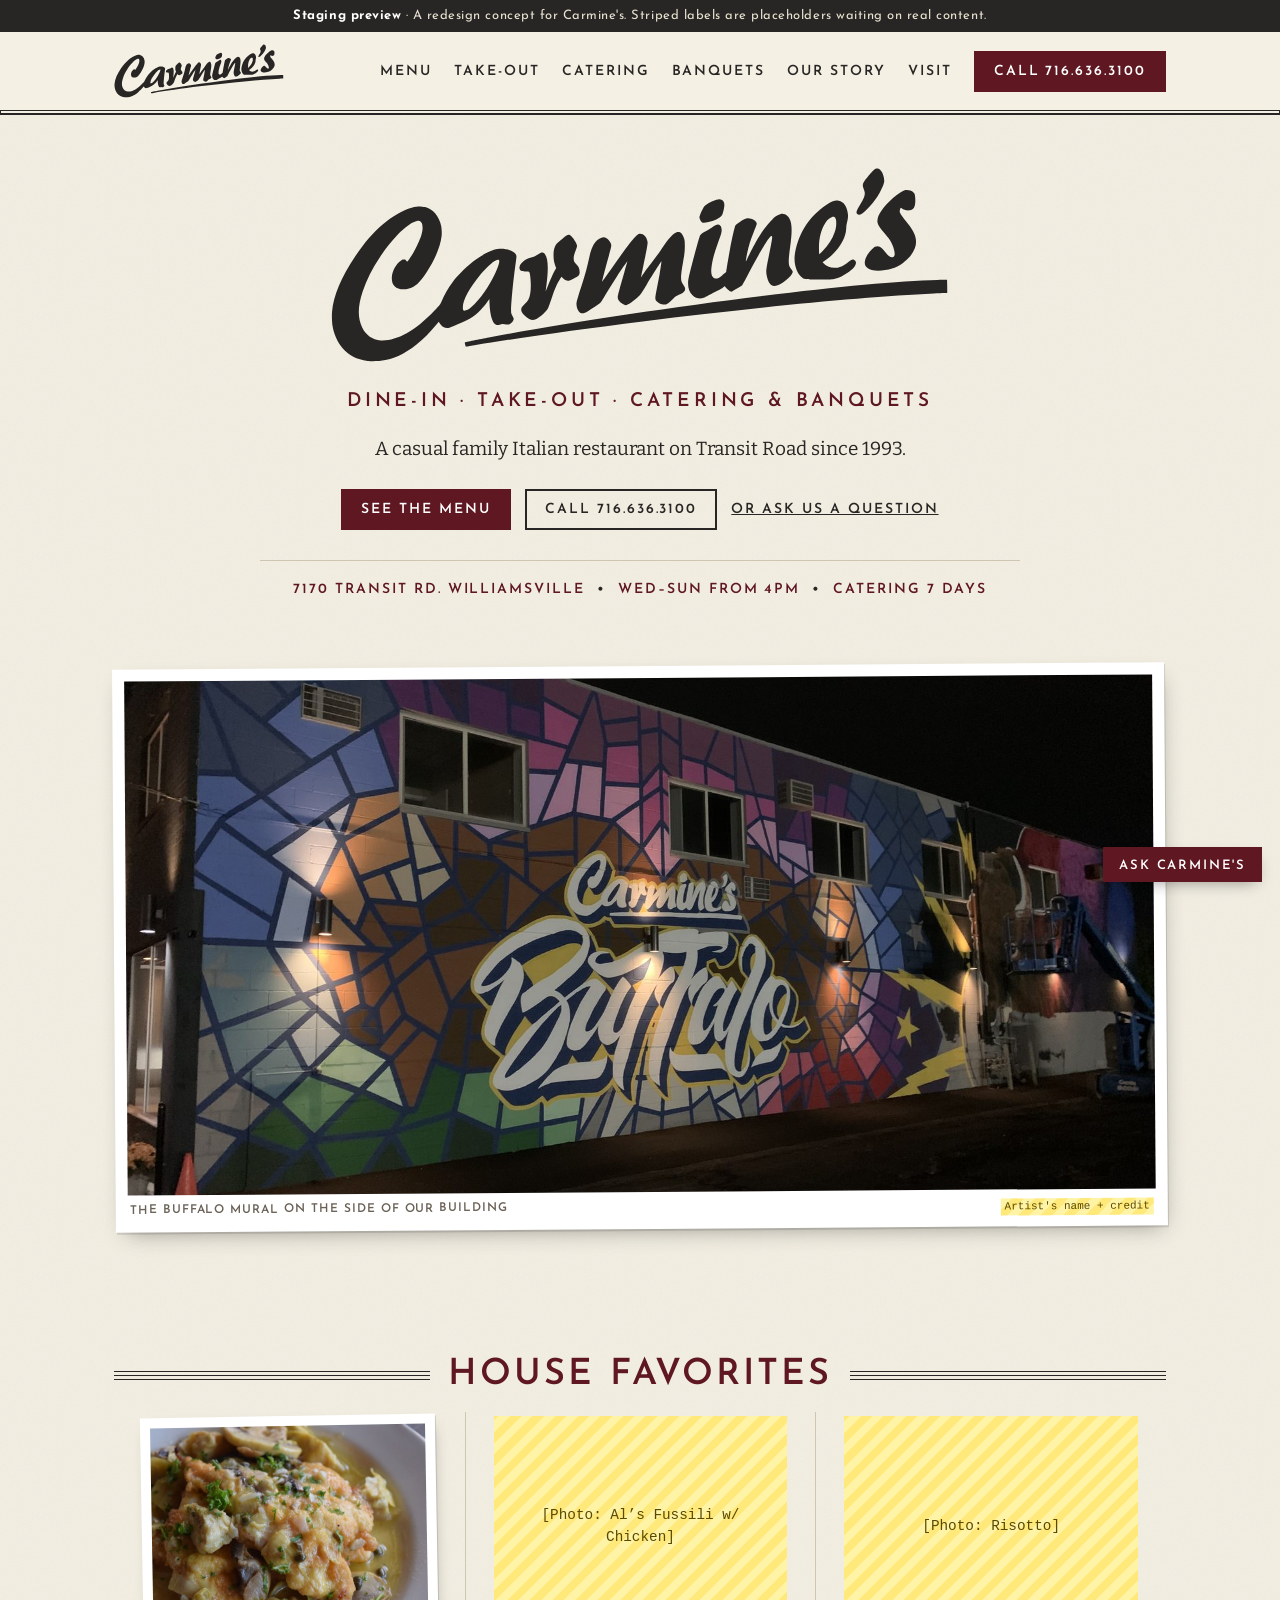
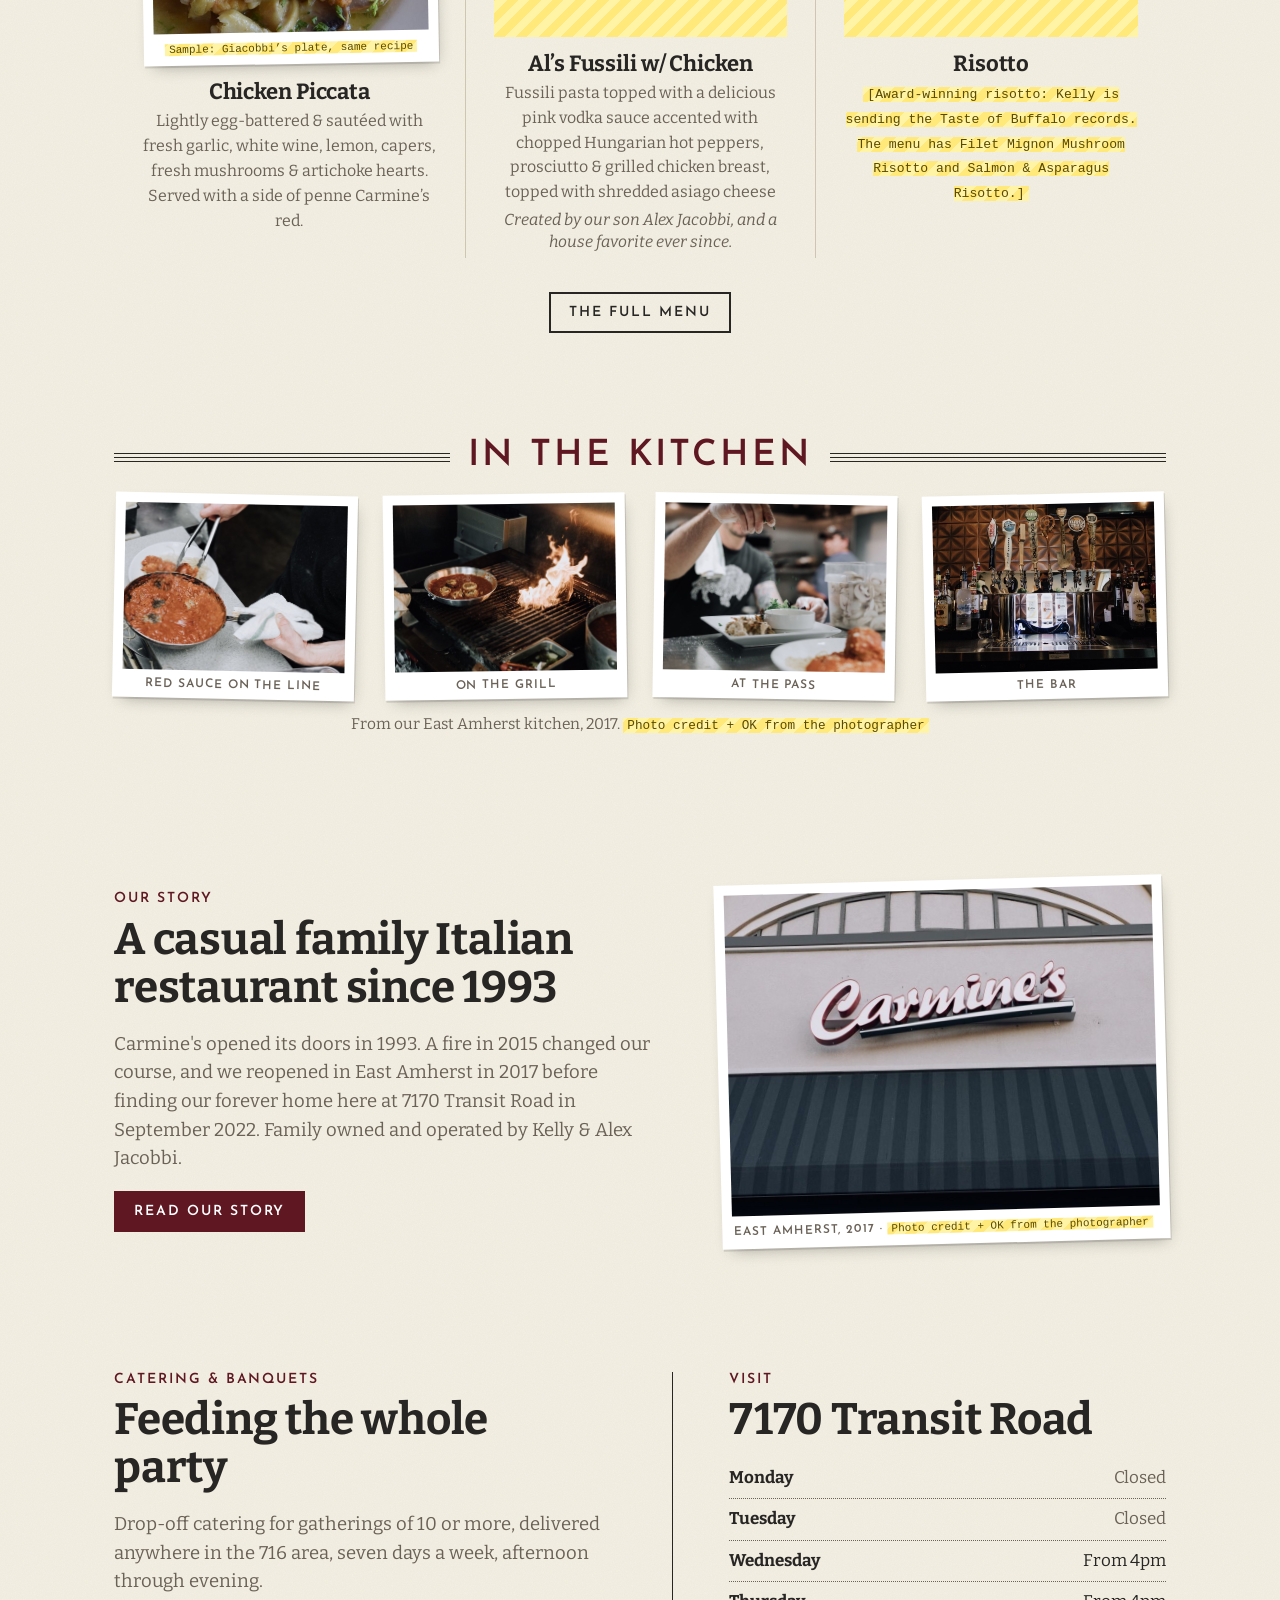
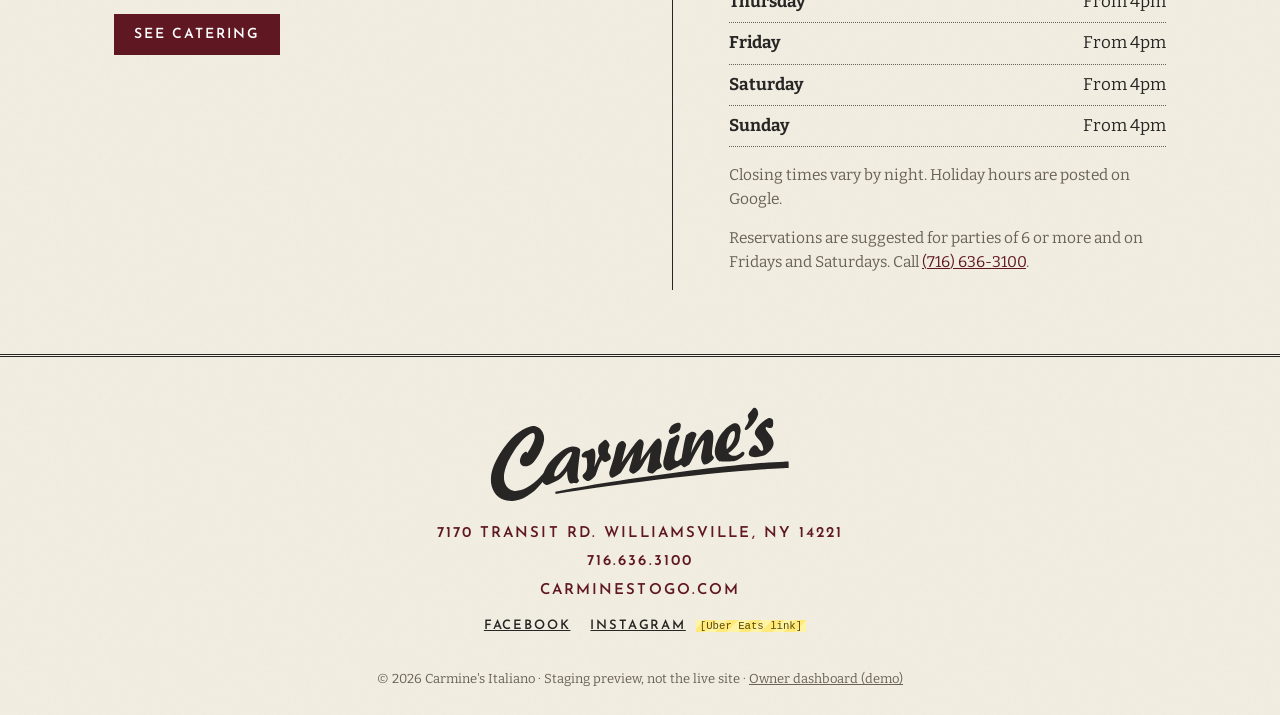
==== commit 2a125977: "Home page: feature the Buffalo mural on the side of the building Co-Authored-By: Claude Opus 5.5 <no" ====
--- a/index.html
+++ b/index.html
@@ -46,8 +46,8 @@
 
 <section class="tight"><div class="wrap">
   <figure class="mural">
-    <img src="/assets/img/photos/mural.jpg" alt="Our painted mural: a Tuscan landscape of hills and cypress trees behind a still life of cheese, tomatoes and garlic, with a green Carmine's Vino jug" loading="lazy">
-    <figcaption><span>The Carmine’s Vino mural</span><span><span class="ph">Photo credit + OK from the photographer</span></span></figcaption>
+    <img src="/assets/img/library/building-mural.jpg" alt="A painted Buffalo mural on the side of the building at night: stained-glass colors around a script Carmine's over the word Buffalo" loading="lazy">
+    <figcaption><span>The Buffalo mural on the side of our building</span><span class="ph">Artist's name + credit</span></figcaption>
   </figure>
 </div></section>
 
--- a/assets/site.css
+++ b/assets/site.css
@@ -283,7 +283,8 @@
 @media (max-width:820px){.snaps,.snaps.five{grid-template-columns:repeat(2,1fr);gap:18px}.snaps.two{grid-template-columns:1fr}}
 
 /* ---------- home: the mural, full width like a print plate ---------- */
-.mural{margin:0 auto;max-width:820px;transform:rotate(-.6deg);background:#fff;padding:12px 12px 0;box-shadow:1px 2px 0 rgba(40,38,36,.14),3px 9px 22px -9px rgba(40,38,36,.45)}
-.mural img{display:block;width:100%;aspect-ratio:5/3;object-fit:cover}
+.mural{margin:0 auto;transform:rotate(-.4deg);background:#fff;padding:12px 12px 0;box-shadow:1px 2px 0 rgba(40,38,36,.14),3px 9px 22px -9px rgba(40,38,36,.45)}
+.mural img{display:block;width:100%;aspect-ratio:2/1;object-fit:cover;object-position:50% 48%}
+@media (max-width:640px){.mural img{aspect-ratio:4/3}}
 .mural figcaption{display:flex;justify-content:space-between;gap:12px;flex-wrap:wrap;padding:9px 2px 11px;font:600 12px var(--caps);text-transform:uppercase;letter-spacing:.08em;color:var(--muted)}
 .mural .ph{font-size:11px;letter-spacing:0;text-transform:none}
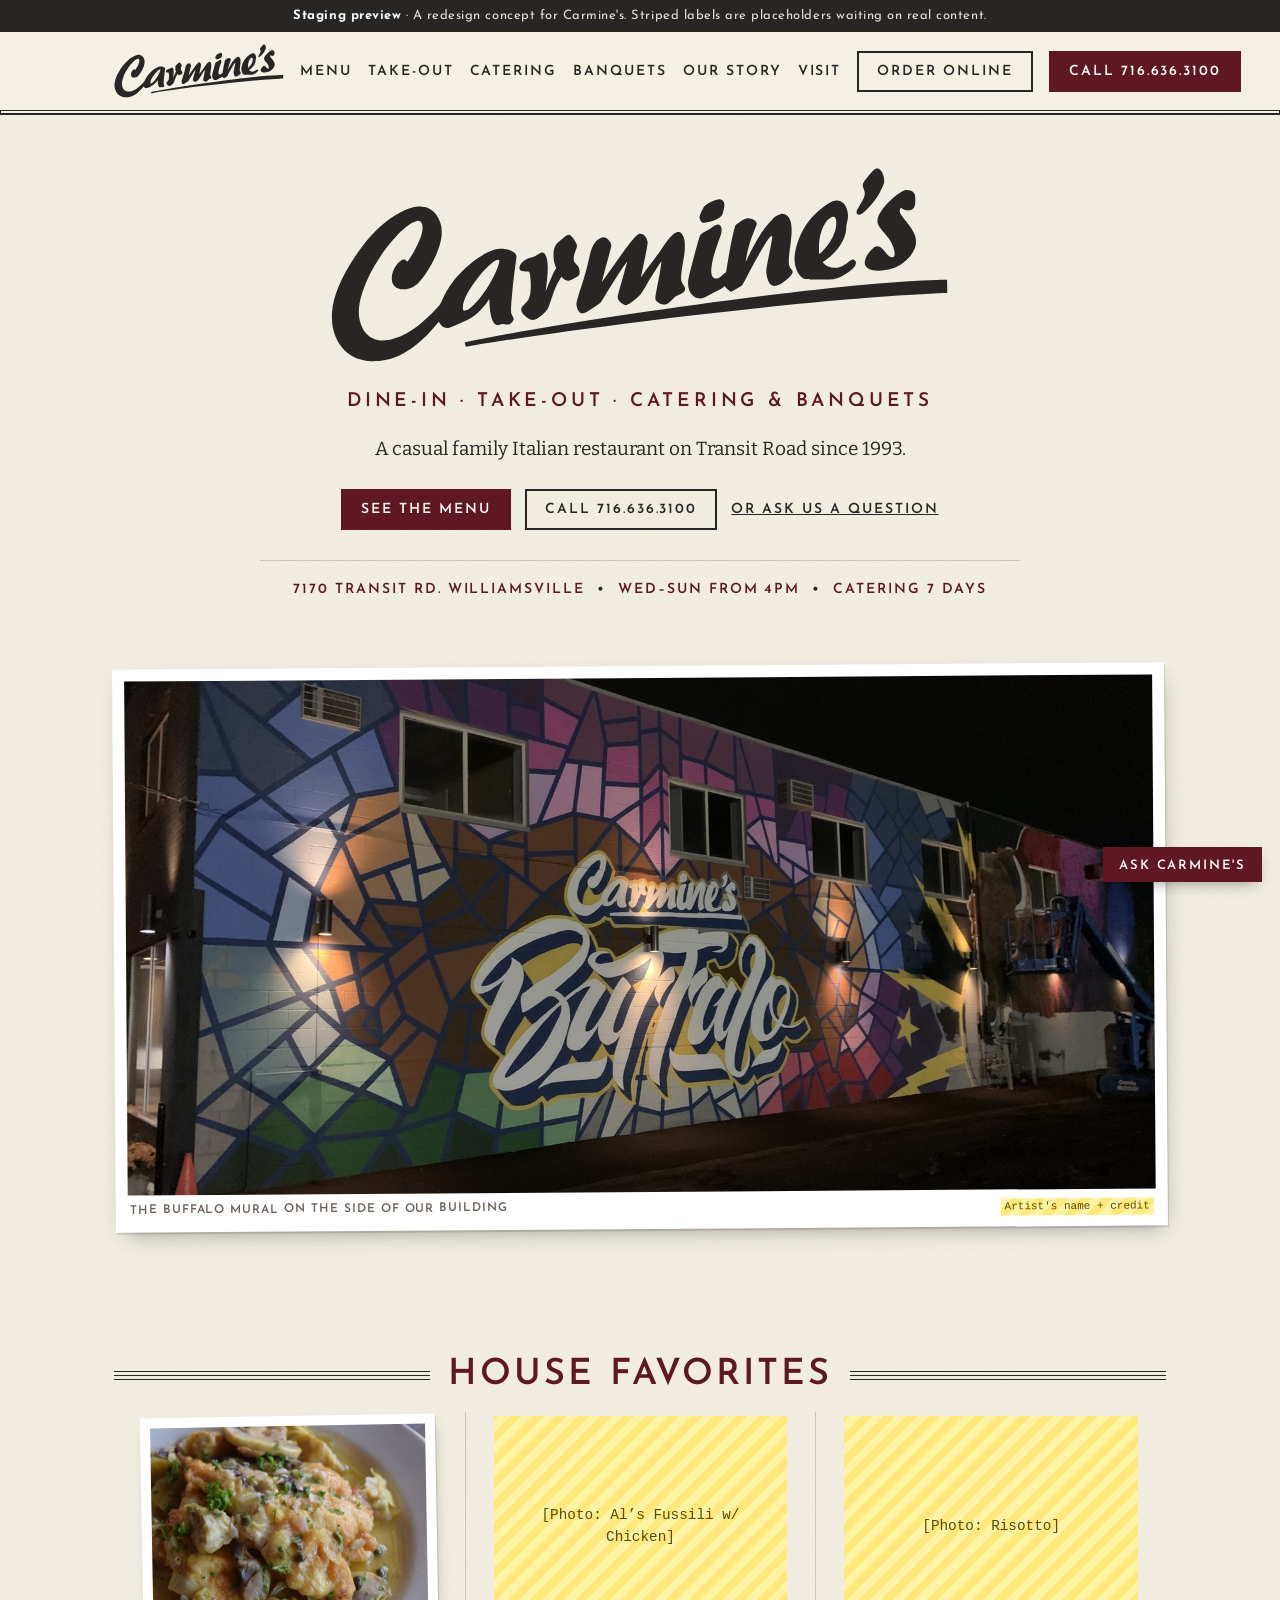
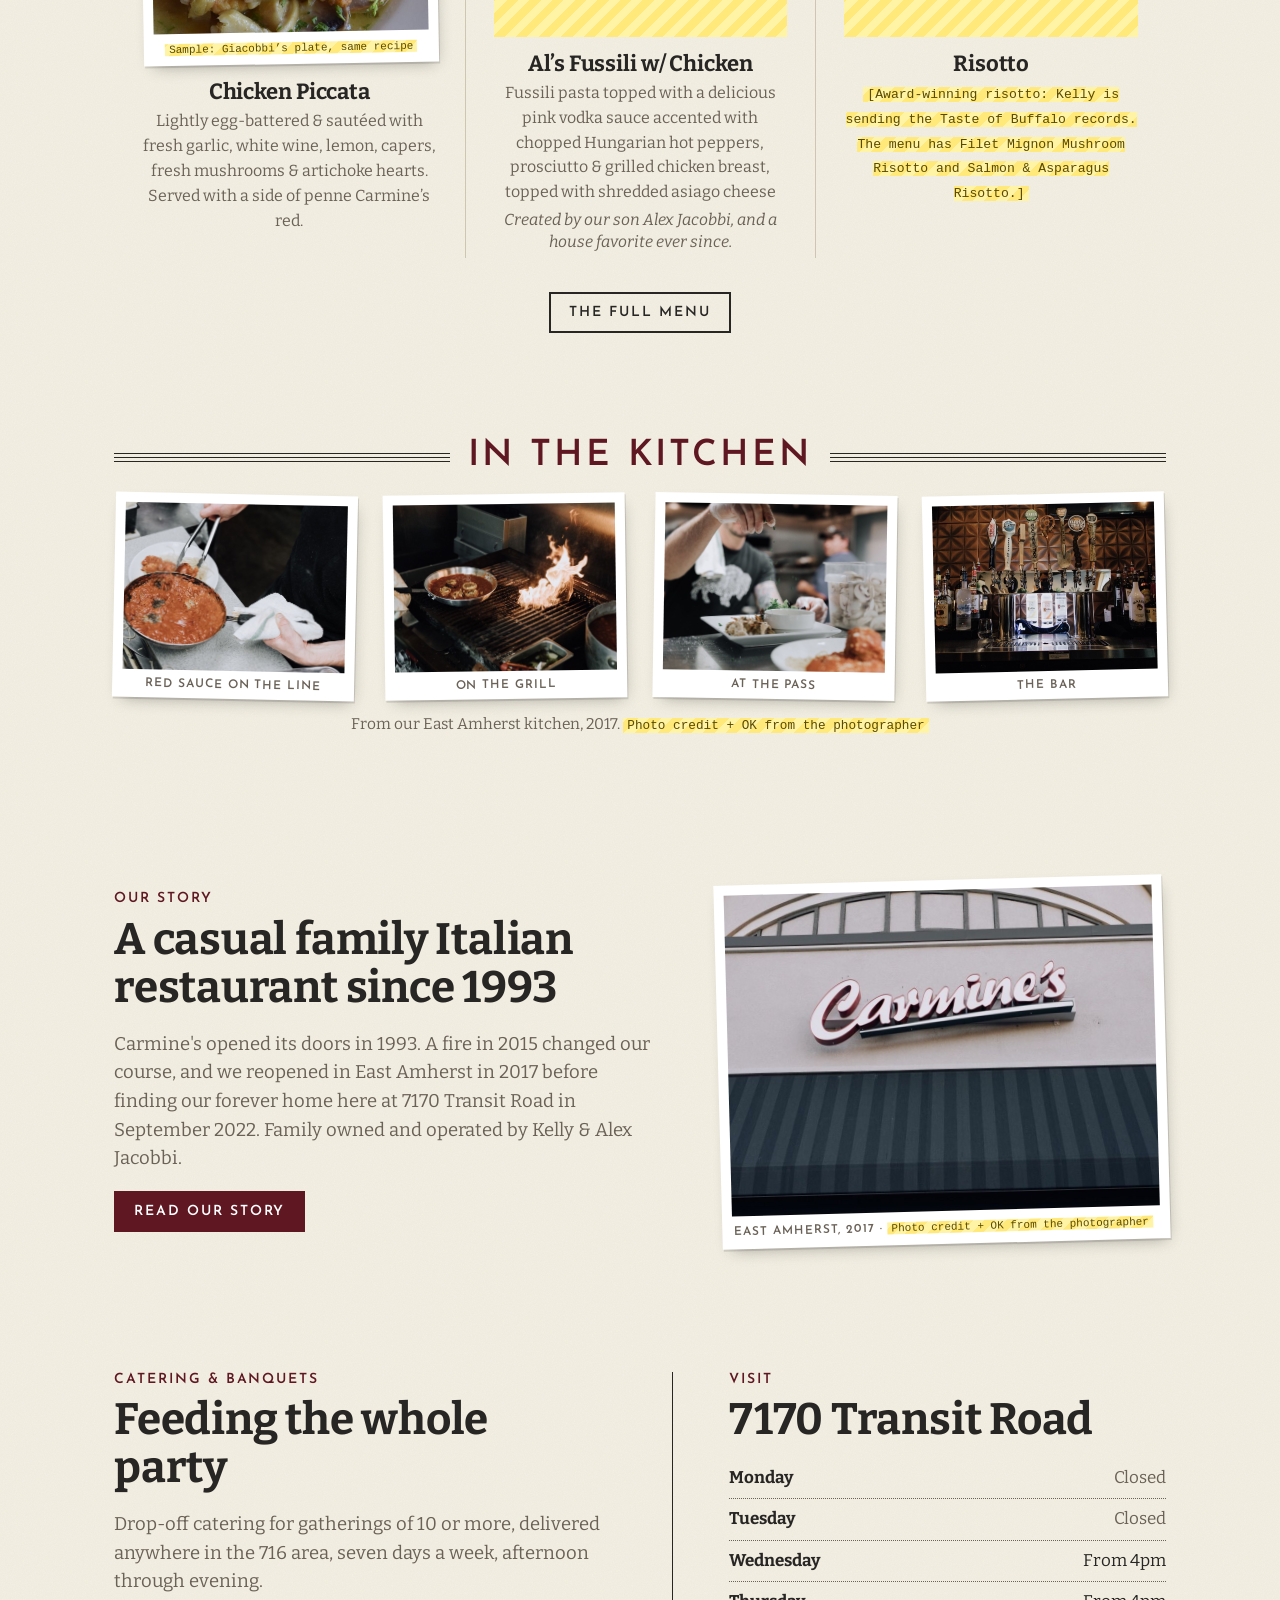
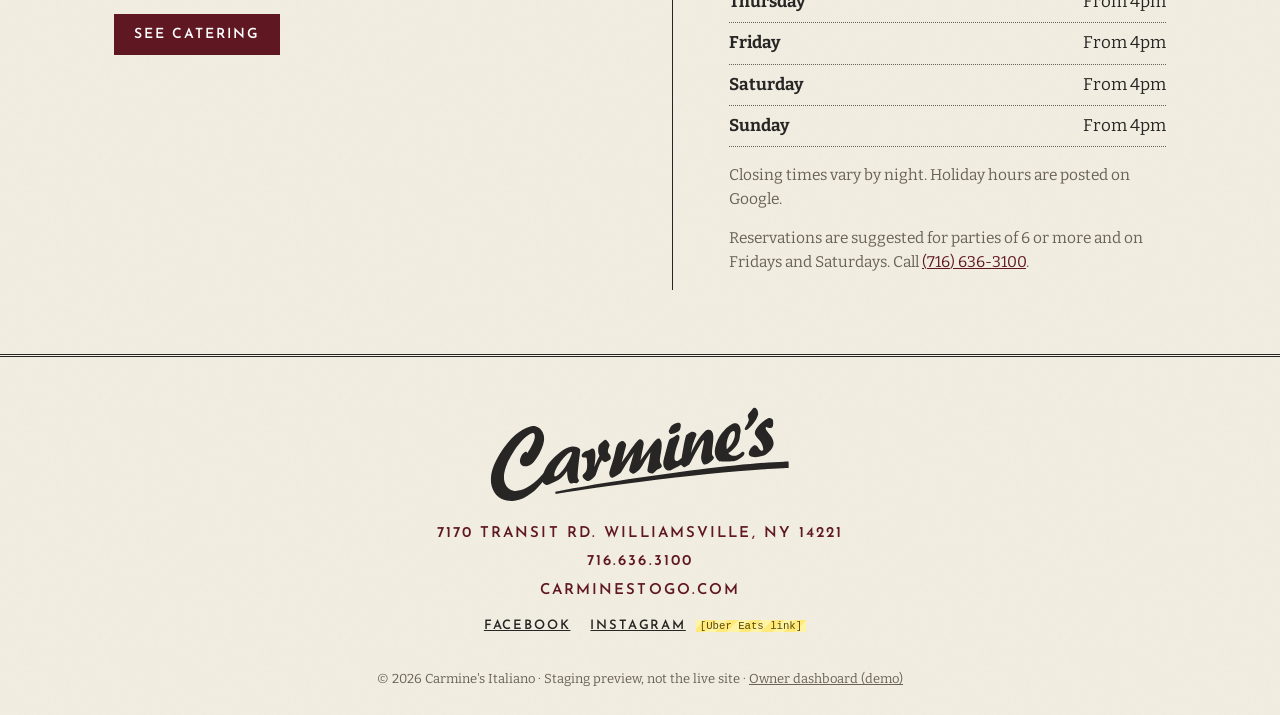
==== commit 714b1067: "Wire Shift4 online ordering into every order button; keep the header from squeezing the logo Co-Auth" ====
--- a/index.html
+++ b/index.html
@@ -25,7 +25,7 @@
   <button class="menu-toggle" aria-label="Menu" onclick="document.querySelector('nav.links').classList.toggle('open')">☰</button>
   <nav class="links">
     <a href="/menu.html">Menu</a><a href="/takeout.html">Take-Out</a><a href="/catering.html">Catering</a><a href="/banquets.html">Banquets</a><a href="/story.html">Our Story</a><a href="/#visit">Visit</a>
-    
+    <a class="btn ghost" href="https://online.skytab.com/5236d831a504b72d60cf56459a158868" target="_blank" rel="noopener">Order online</a>
     <a class="btn primary" href="tel:+17166363100">Call 716.636.3100</a>
   </nav>
 </div></header>
--- a/assets/site.css
+++ b/assets/site.css
@@ -38,15 +38,15 @@
 /* ---------- header ---------- */
 header.nav{position:sticky;top:0;z-index:20;background:var(--paper);border-bottom:1px solid var(--ink);box-shadow:0 3px 0 -1px var(--paper),0 4px 0 0 var(--ink)}
 header.nav .wrap{display:flex;align-items:center;justify-content:space-between;height:78px;gap:16px}
-header.nav .brand{display:block;line-height:0;width:170px}
+header.nav .brand{display:block;line-height:0;width:170px;flex-shrink:0}
 header.nav .brand svg{width:100%;height:auto}
-nav.links{display:flex;gap:22px;align-items:center;white-space:nowrap}
+nav.links{display:flex;gap:16px;align-items:center;white-space:nowrap}
 nav.links a:not(.btn){color:var(--ink);text-decoration:none;font:600 14px var(--caps);text-transform:uppercase;letter-spacing:var(--track)}
 nav.links a:not(.btn):hover,nav.links a[aria-current]{color:var(--wine)}
 nav.links a[aria-current]{text-decoration:underline;text-decoration-thickness:2px;text-underline-offset:7px}
 .menu-toggle{display:none;background:none;border:0;font:600 14px var(--caps);text-transform:uppercase;letter-spacing:var(--track);padding:6px 0;cursor:pointer;color:var(--ink)}
 .menu-toggle::before{content:"Menu ";}
-@media (max-width:1080px){
+@media (max-width:1240px){
   header.nav .wrap{height:66px}
   header.nav .brand{width:132px}
   nav.links{display:none;position:absolute;top:70px;left:0;right:0;background:var(--paper);flex-direction:column;align-items:flex-start;padding:18px 24px;border-bottom:1px solid var(--ink)}
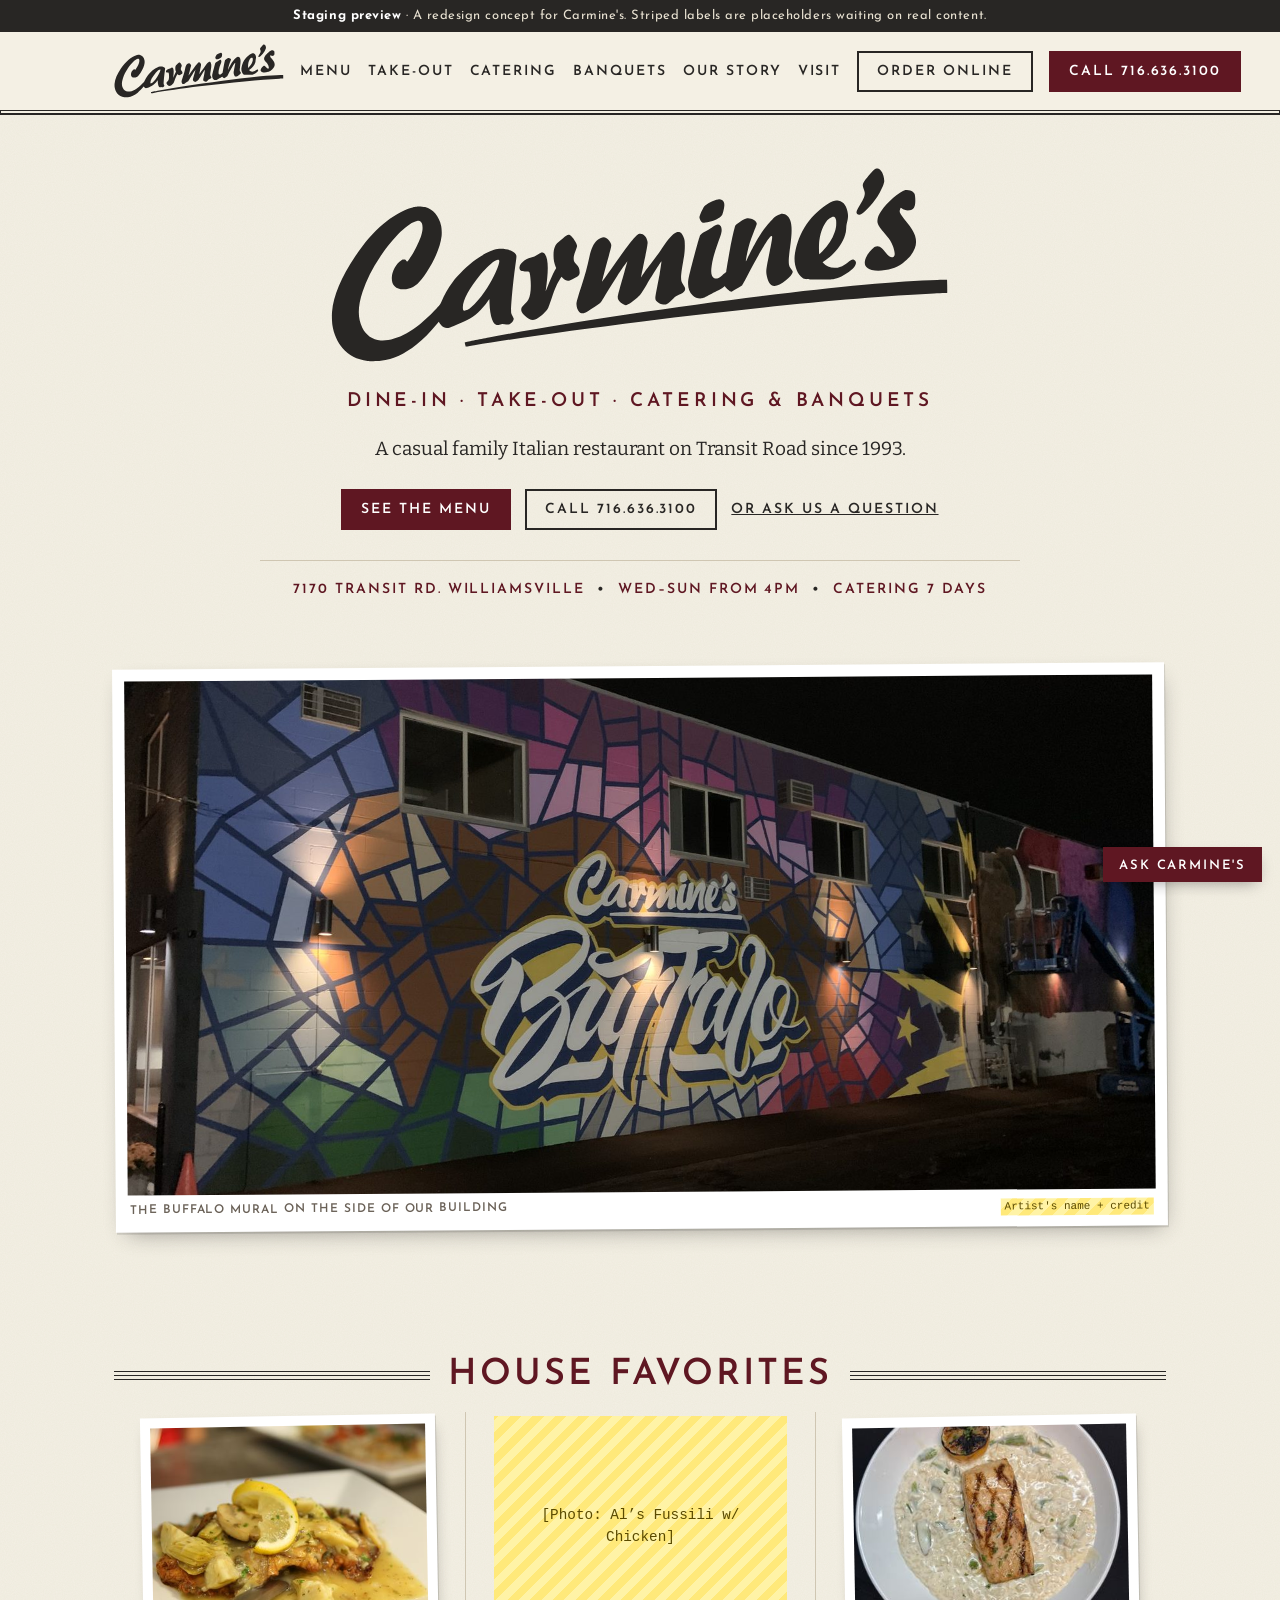
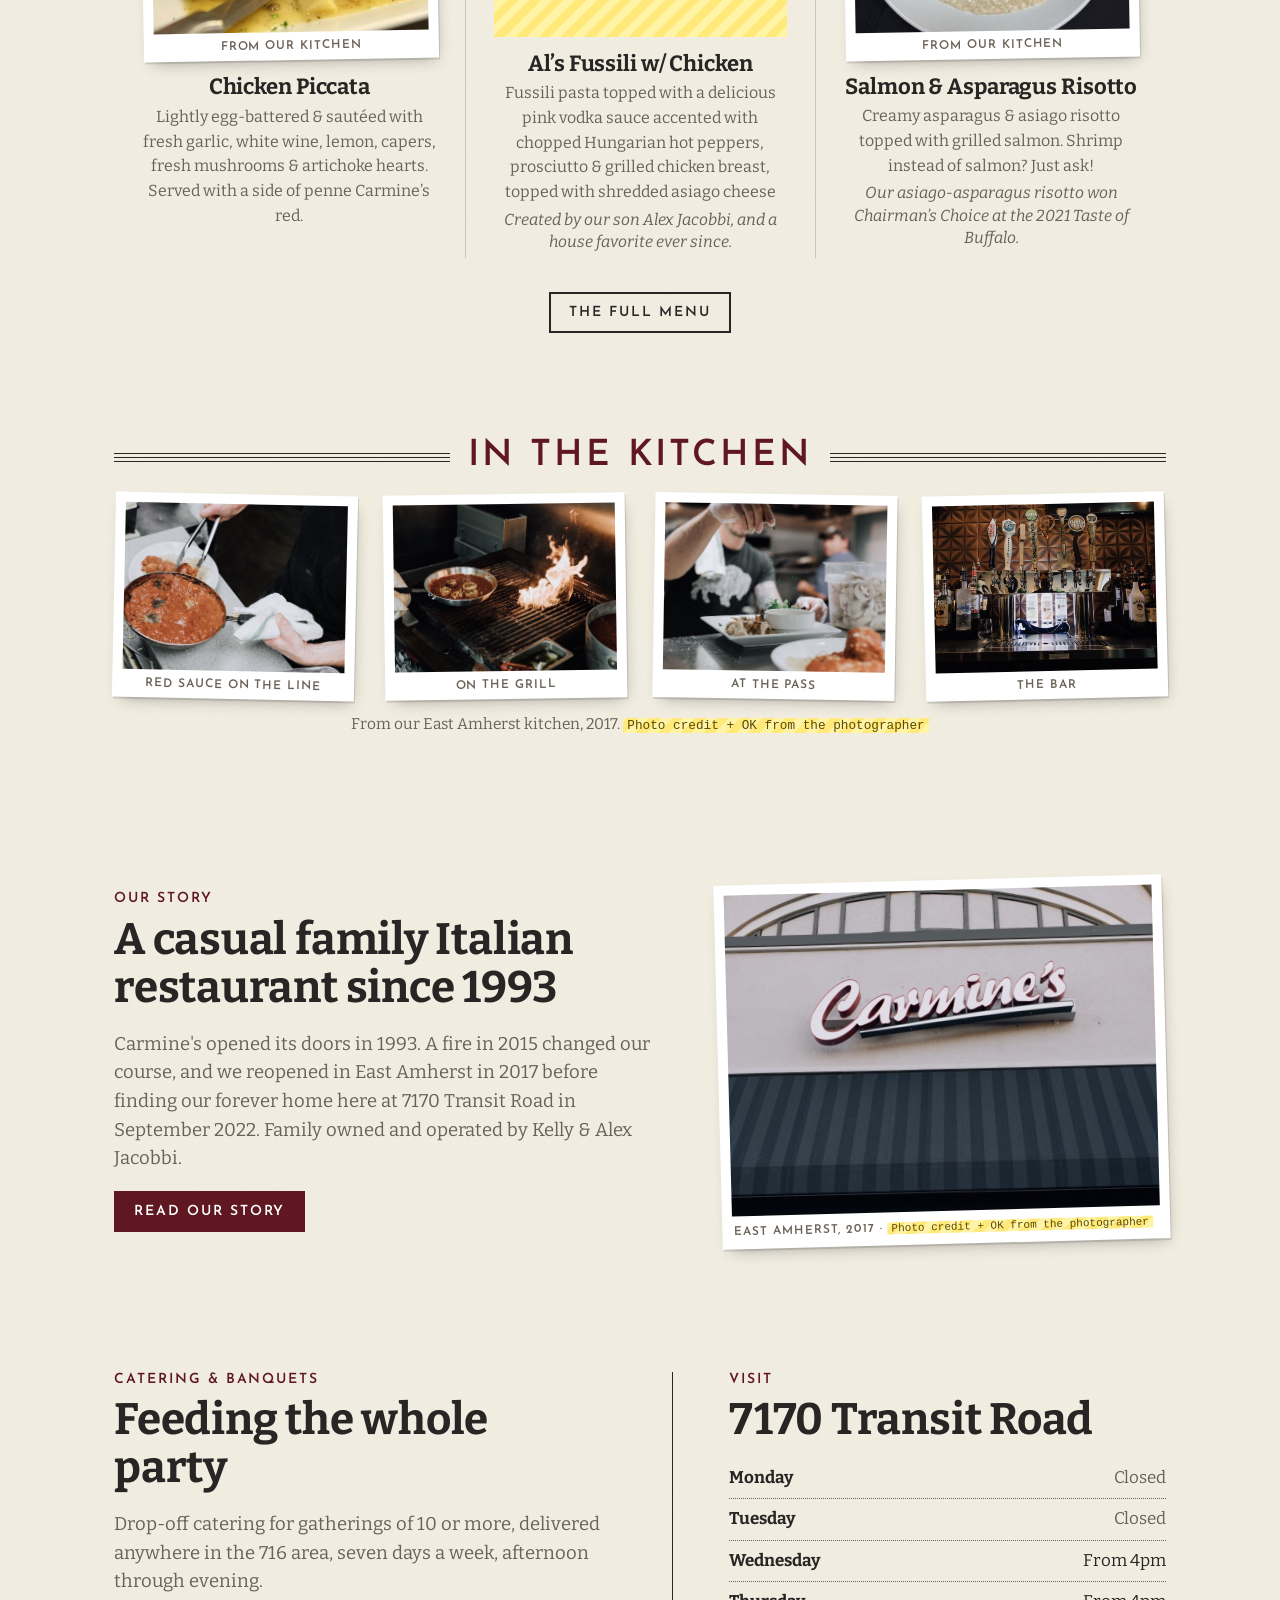
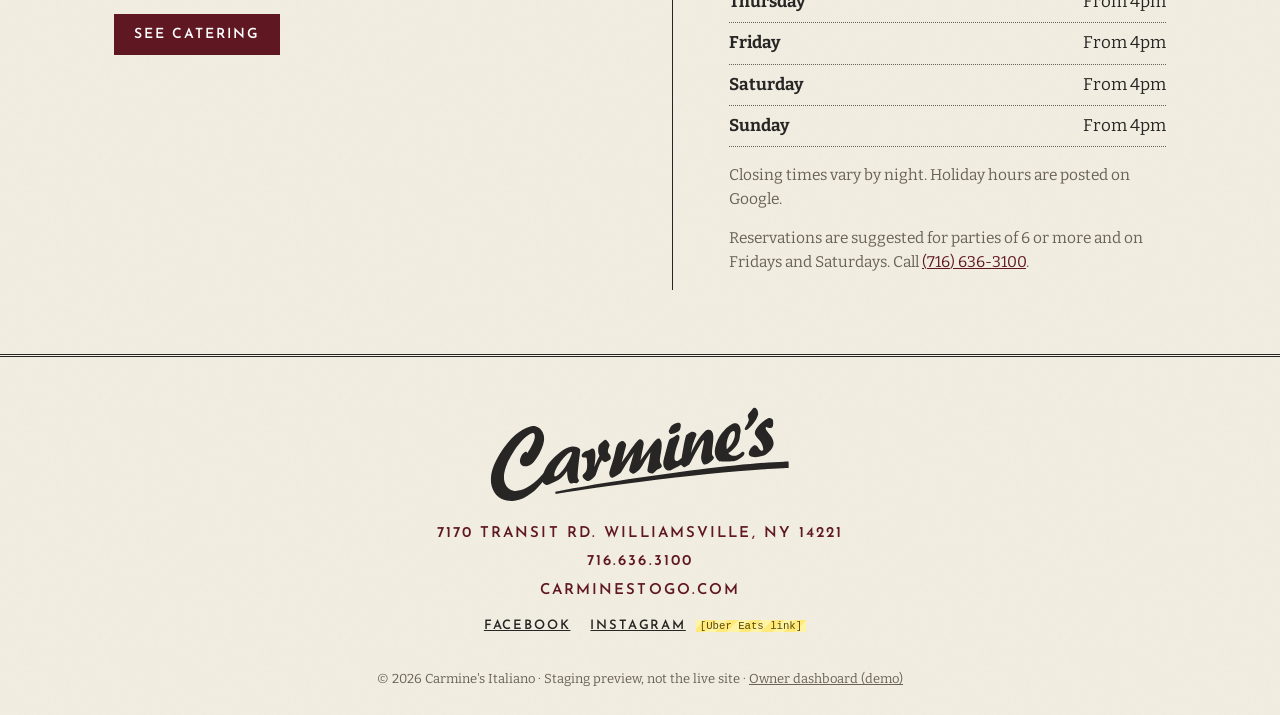
==== commit 216fdc1f: "Kelly's photos: real dish photos on the home and menu pages, 7 added to the library; Taste of Buffal" ====
--- a/index.html
+++ b/index.html
@@ -54,9 +54,9 @@
 <section><div class="wrap">
   <h2 class="rule-head ">House Favorites</h2>
   <div class="dishes">
-    <article class="dish"><figure class="snap" style="transform:rotate(-1deg)"><img src="/assets/img/photos/piccata.jpg" alt="Chicken piccata with mushrooms and artichoke hearts in a lemon white wine sauce" loading="lazy"><figcaption><span class="ph">Sample: Giacobbi’s plate, same recipe</span></figcaption></figure><h3>Chicken Piccata</h3><p>Lightly egg-battered & sautéed with fresh garlic, white wine, lemon, capers, fresh mushrooms & artichoke hearts. Served with a side of penne Carmine’s red.</p></article>
+    <article class="dish"><figure class="snap" style="transform:rotate(-1deg)"><img src="/assets/img/library/piccata-t.jpg" alt="Chicken piccata with lemon, capers and artichoke hearts" loading="lazy"><figcaption>From our kitchen</figcaption></figure><h3>Chicken Piccata</h3><p>Lightly egg-battered & sautéed with fresh garlic, white wine, lemon, capers, fresh mushrooms & artichoke hearts. Served with a side of penne Carmine’s red.</p></article>
     <article class="dish"><div class="ph ph-block" style="aspect-ratio:4/3;display:grid;place-items:center;text-align:center;margin:0">[Photo: Al’s Fussili w/ Chicken]</div><h3>Al’s Fussili w/ Chicken</h3><p>Fussili pasta topped with a delicious pink vodka sauce accented with chopped Hungarian hot peppers, prosciutto & grilled chicken breast, topped with shredded asiago cheese</p><p class="dish-note">Created by our son Alex Jacobbi, and a house favorite ever since.</p></article>
-    <article class="dish"><div class="ph ph-block" style="aspect-ratio:4/3;display:grid;place-items:center;text-align:center;margin:0">[Photo: Risotto]</div><h3>Risotto</h3><p><span class="ph">[Award-winning risotto: Kelly is sending the Taste of Buffalo records. The menu has Filet Mignon Mushroom Risotto and Salmon & Asparagus Risotto.]</span></p></article>
+    <article class="dish"><figure class="snap" style="transform:rotate(-1deg)"><img src="/assets/img/library/mom-salmon-risotto-t.jpg" alt="Grilled salmon on creamy asparagus risotto with a charred lemon" loading="lazy"><figcaption>From our kitchen</figcaption></figure><h3>Salmon & Asparagus Risotto</h3><p>Creamy asparagus & asiago risotto topped with grilled salmon. Shrimp instead of salmon? Just ask!</p><p class="dish-note">Our asiago-asparagus risotto won Chairman’s Choice at the 2021 Taste of Buffalo.</p></article>
   </div>
   <p class="center" style="margin-top:34px"><a class="btn ghost" href="/menu.html">The full menu</a></p>
 </div></section>
--- a/assets/site.css
+++ b/assets/site.css
@@ -288,3 +288,9 @@
 @media (max-width:640px){.mural img{aspect-ratio:4/3}}
 .mural figcaption{display:flex;justify-content:space-between;gap:12px;flex-wrap:wrap;padding:9px 2px 11px;font:600 12px var(--caps);text-transform:uppercase;letter-spacing:.08em;color:var(--muted)}
 .mural .ph{font-size:11px;letter-spacing:0;text-transform:none}
+
+/* ---------- story: Taste of Buffalo awards (content/awards.json) ---------- */
+.awards{max-width:680px;margin:6px auto 34px}
+.awards .nm b{color:var(--wine);font-style:italic;margin-right:12px}
+.awards .pr{font:400 16px/1.3 var(--serif);color:var(--ink);text-align:right}
+@media (max-width:560px){.awards .lrow{flex-wrap:wrap}.awards .dots{display:none}.awards .pr{width:100%;text-align:left;padding-left:52px;color:var(--muted)}}
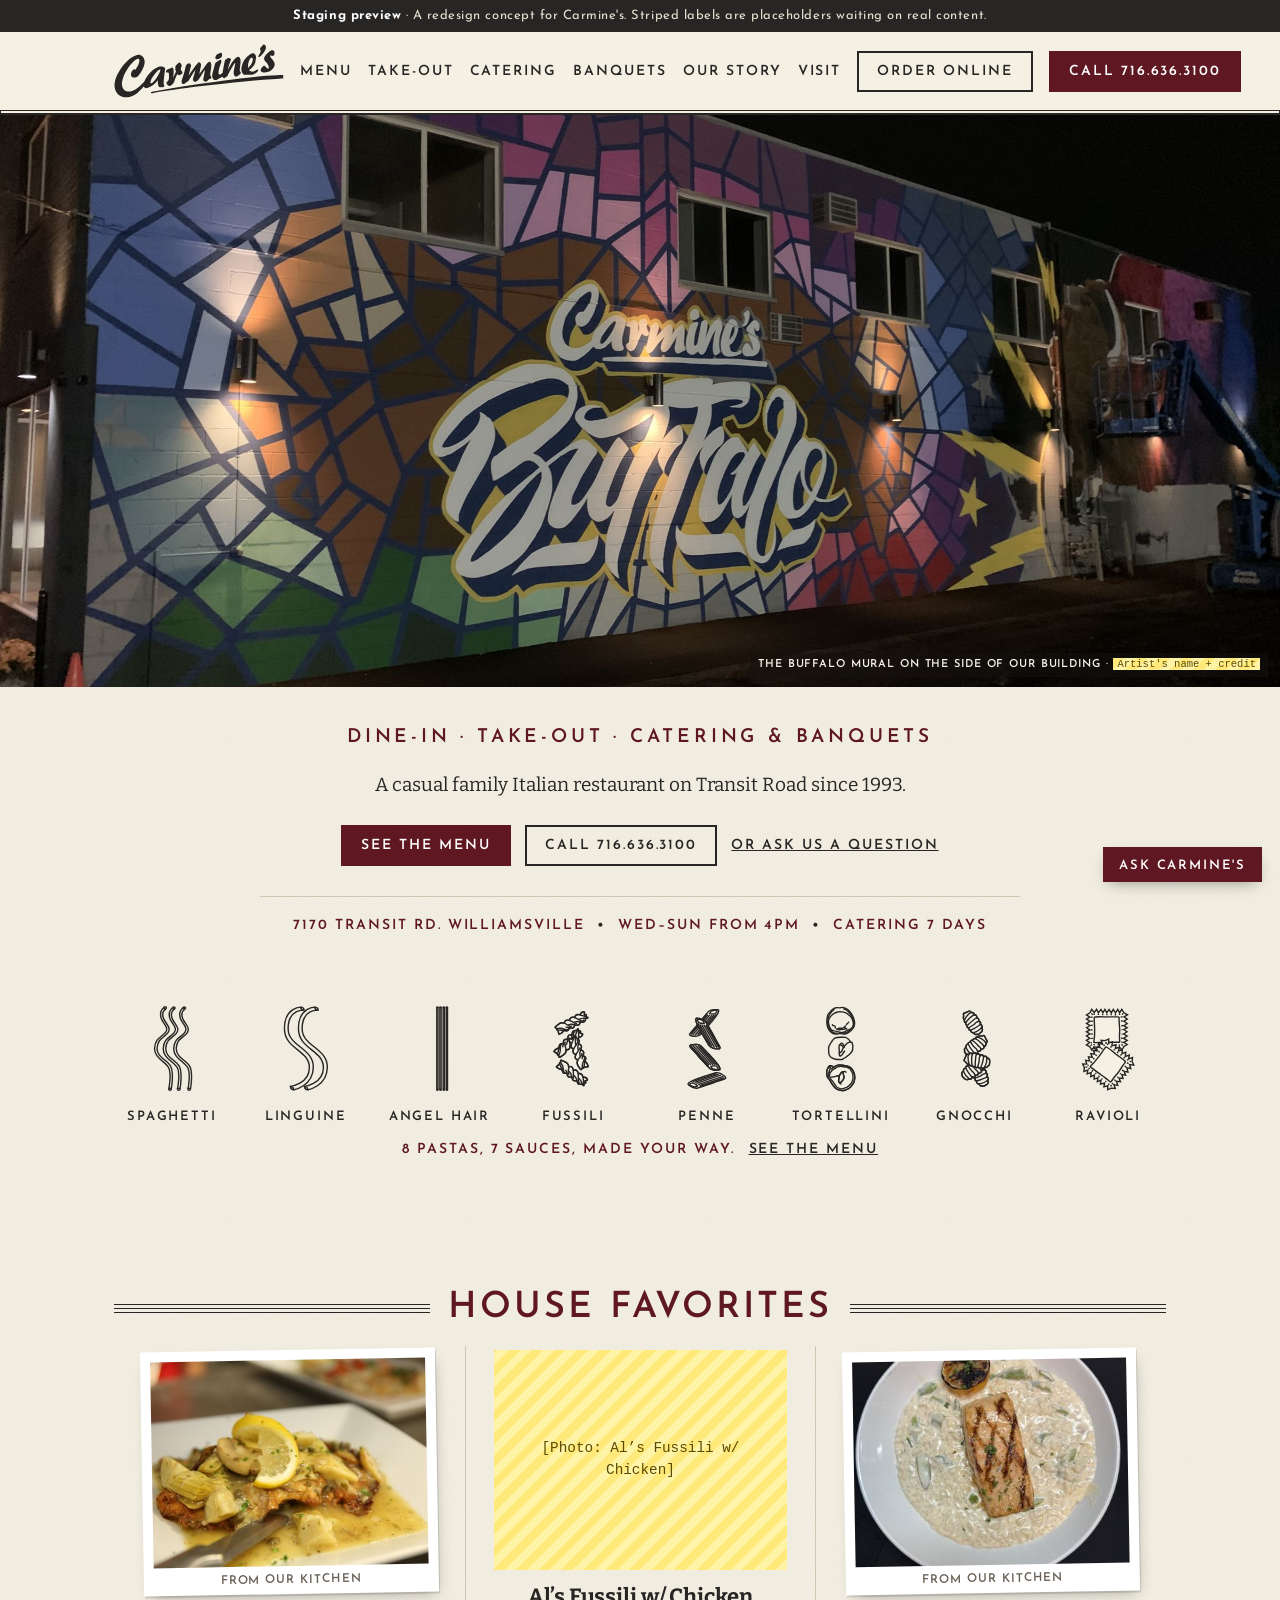
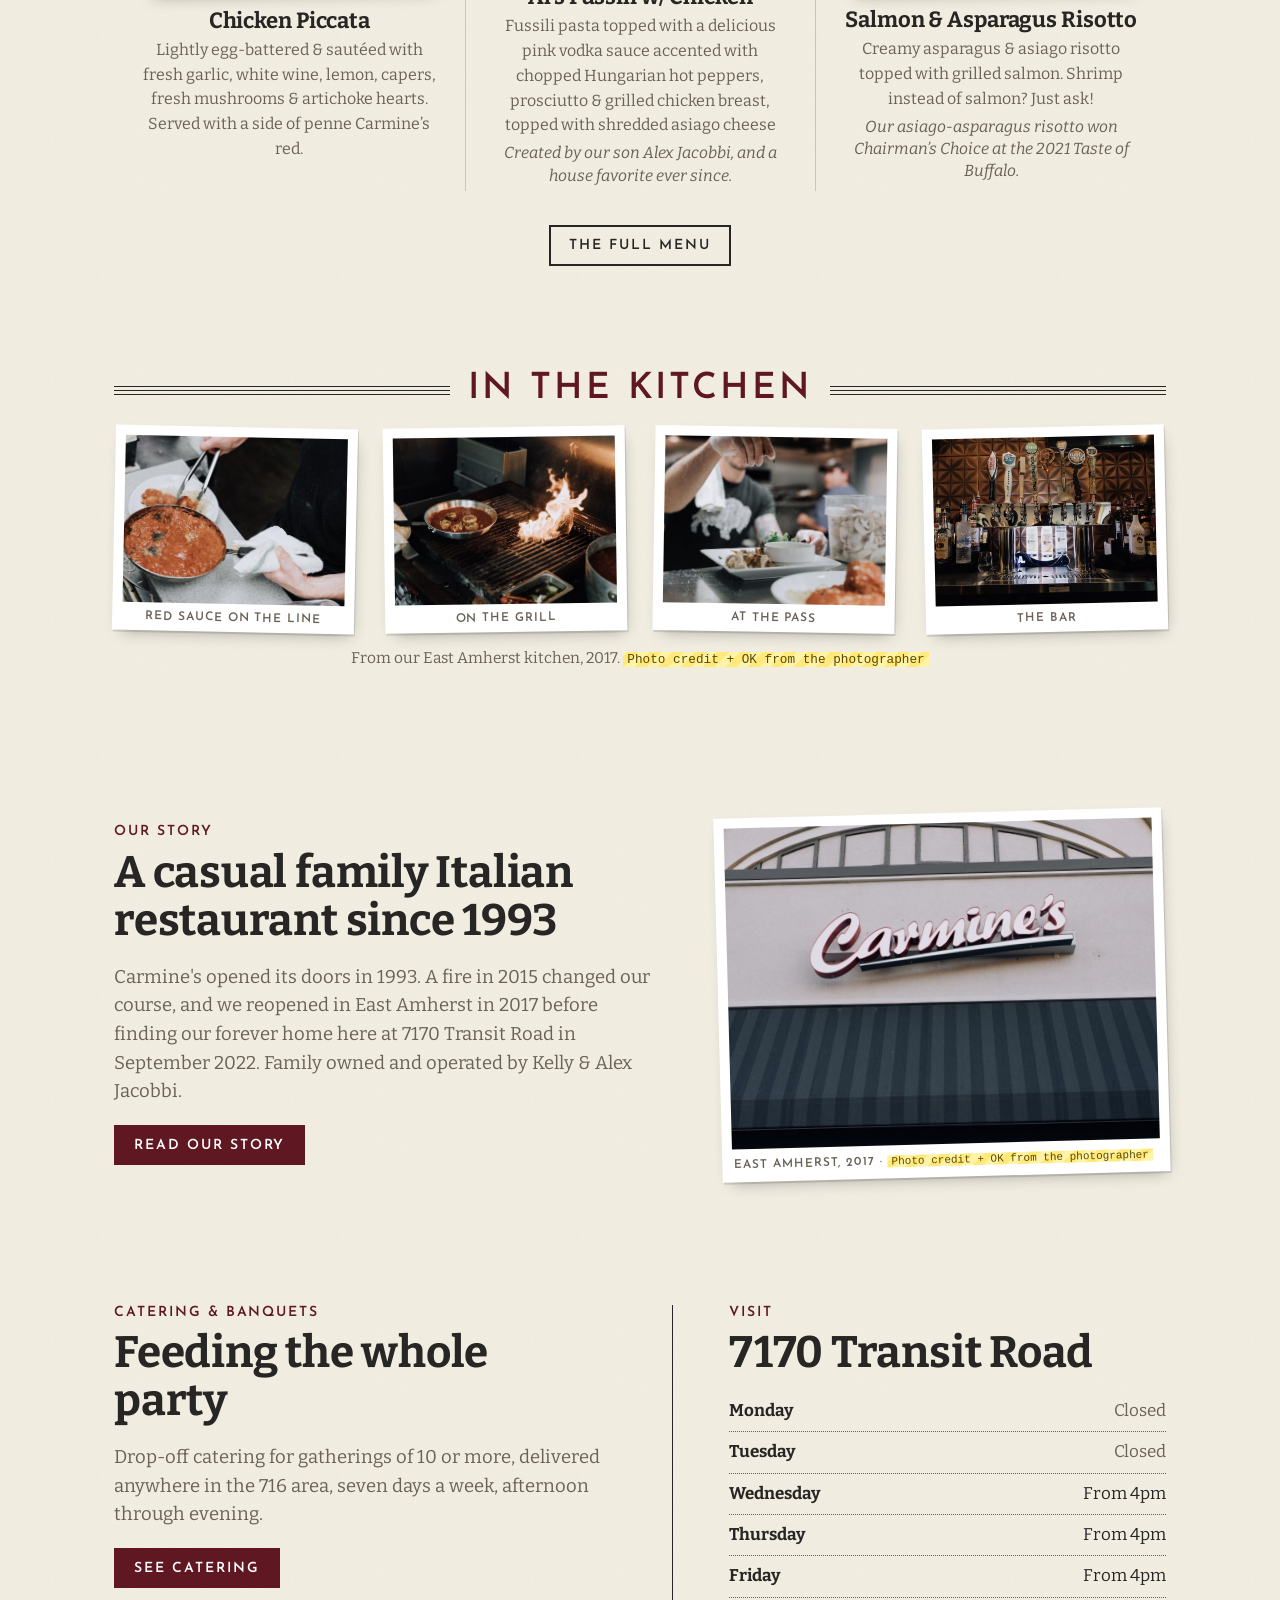
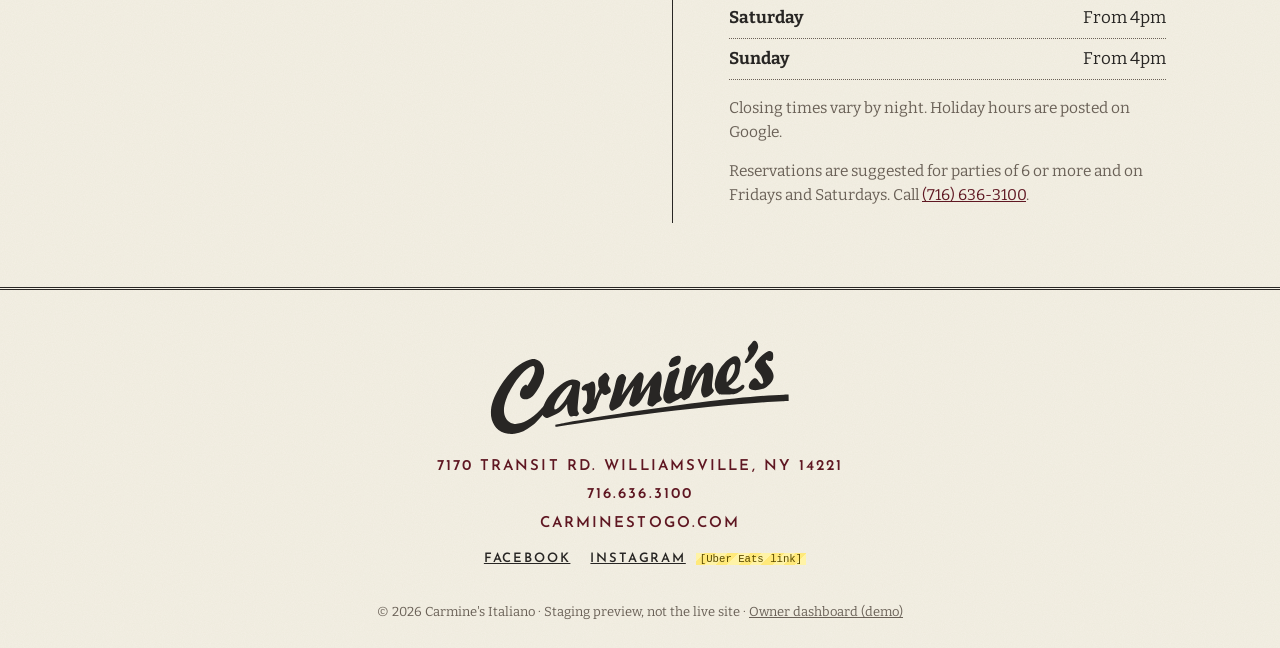
==== commit cbb21a1b: "Home: the Buffalo mural is the hero (no big logo); bring back the pasta drawings without prices Co-A" ====
--- a/index.html
+++ b/index.html
@@ -30,10 +30,12 @@
   </nav>
 </div></header>
 <main>
+<figure class="hero">
+  <img src="/assets/img/hero-mural.jpg" srcset="/assets/img/hero-mural-sm.jpg 1200w, /assets/img/hero-mural.jpg 2400w" sizes="100vw" alt="The painted Buffalo mural on the side of our building at night: stained-glass colors around a script Carmine's over the word Buffalo" fetchpriority="high">
+  <figcaption>The Buffalo mural on the side of our building · <span class="ph">Artist's name + credit</span></figcaption>
+</figure>
 <section class="cover"><div class="wrap">
-  <h1 class="mark"><svg xmlns="http://www.w3.org/2000/svg" viewBox="-8 -6 3006 950" role="img" aria-labelledby="hero-t"><title id="hero-t">Carmine's Italiano</title>
-<path fill="#282624" transform="translate(0,1113) scale(0.1,-0.1)" d="M26372 11105 c-56 -25 -102 -66 -202 -185 -53 -63 -140 -164 -194 -225 -161 -183 -226 -295 -226 -392 0 -30 18 -99 51 -196 49 -142 51 -153 46 -226 -9 -129 -65 -261 -213 -498 -119 -192 -187 -331 -188 -385 -2 -83 63 -136 151 -123 154 23 611 491 867 889 162 252 301 554 326 711 9 57 -8 186 -42 305 -70 254 -227 390 -376 325z M27816 10069 c-276 -69 -889 -600 -1176 -1020 -119 -173 -168 -296 -177 -444 -4 -76 -2 -100 17 -155 40 -120 138 -259 355 -504 169 -192 233 -283 311 -441 72 -149 106 -247 134 -393 25 -127 25 -177 2 -221 -26 -52 -63 -75 -120 -75 -89 0 -179 70 -325 252 -110 137 -196 220 -264 253 -68 34 -160 33 -228 -1 -104 -52 -306 -276 -399 -443 -102 -181 -126 -359 -67 -476 45 -88 167 -169 306 -205 252 -64 661 -35 987 71 144 47 376 164 497 250 116 83 322 279 406 388 247 316 317 621 215 939 -61 191 -175 375 -425 686 -176 220 -264 344 -302 426 -21 47 -24 65 -19 109 7 58 40 145 55 145 5 0 22 -10 38 -23 102 -83 258 -122 393 -97 181 33 254 143 267 405 8 174 -11 358 -44 413 -28 50 -113 109 -202 143 -64 24 -178 33 -235 18z M18736 9618 c-207 -28 -570 -214 -674 -346 -39 -49 -172 -324 -209 -431 -24 -70 -25 -80 -14 -132 15 -70 64 -153 114 -193 35 -28 46 -31 105 -30 75 1 236 33 356 71 245 77 472 216 525 322 44 85 101 352 101 469 0 128 -35 200 -119 245 -55 29 -105 36 -185 25z M24399 9555 c-244 -49 -648 -328 -993 -686 -384 -399 -646 -831 -818 -1354 -87 -265 -135 -501 -145 -711 -19 -416 146 -835 393 -999 104 -69 72 -66 779 -70 702 -4 702 -4 884 56 262 88 685 363 830 540 120 148 123 292 7 348 -86 42 -110 32 -342 -141 -241 -179 -392 -237 -615 -238 -215 0 -424 90 -542 233 l-35 43 137 91 c468 312 828 779 961 1247 35 124 38 142 50 335 7 115 17 182 40 265 43 161 54 274 40 402 -39 366 -199 598 -444 643 -73 13 -102 13 -187 -4z m-9 -804 c14 -10 36 -44 49 -77 23 -53 25 -74 25 -204 1 -166 -13 -249 -73 -430 -112 -337 -315 -655 -595 -935 l-150 -150 -9 45 c-16 82 -11 483 7 620 35 259 100 487 201 698 120 251 242 387 395 440 71 24 110 23 150 -7z M4170 9274 c-14 -2 -59 -9 -100 -15 -41 -6 -127 -26 -192 -45 -437 -125 -938 -412 -1377 -788 -506 -433 -927 -920 -1364 -1576 -683 -1026 -1045 -1891 -1118 -2673 -15 -163 -7 -493 16 -647 64 -429 239 -824 497 -1125 297 -346 681 -541 1208 -616 127 -18 489 -16 643 5 614 80 1149 325 1732 791 320 257 652 593 1009 1023 l69 84 30 -57 c17 -30 57 -85 89 -120 122 -133 253 -166 429 -106 213 72 580 230 830 357 386 196 697 480 998 911 l78 111 6 -201 c9 -304 52 -579 122 -774 60 -169 125 -251 222 -279 59 -17 68 -16 189 22 l82 26 118 -20 c131 -22 183 -19 259 18 82 40 168 147 180 226 6 35 1 51 -45 140 -79 150 -82 161 -81 309 2 359 106 1427 211 2181 22 155 43 320 46 367 6 80 5 90 -21 142 -93 191 -521 316 -902 264 -242 -33 -657 -233 -1022 -493 -401 -285 -869 -738 -1158 -1122 -201 -265 -384 -587 -537 -944 -51 -118 -60 -130 -329 -418 -452 -482 -936 -877 -1372 -1120 -423 -236 -888 -360 -1243 -331 -395 32 -707 248 -886 612 -231 472 -227 1025 14 1747 192 574 467 1121 854 1700 632 943 1371 1661 1783 1731 89 16 135 6 183 -37 59 -53 82 -124 87 -264 5 -130 -14 -248 -68 -418 -65 -200 -224 -547 -359 -782 -87 -151 -269 -428 -298 -454 -27 -24 -48 -15 -65 26 -21 51 -42 63 -111 63 -54 0 -68 -4 -121 -39 -269 -175 -466 -537 -469 -861 -1 -177 43 -303 138 -398 106 -107 233 -151 436 -150 107 0 138 4 215 27 358 108 544 274 892 796 410 613 679 1259 734 1760 15 138 6 367 -21 492 -98 468 -395 816 -779 915 -93 23 -295 39 -361 27z m3944 -2600 c84 -84 -197 -747 -570 -1342 -198 -316 -385 -556 -613 -783 -189 -189 -307 -275 -421 -310 -122 -37 -148 -9 -149 156 -2 342 315 930 846 1572 137 164 493 520 603 603 144 107 261 147 304 104z M21748 8905 c-132 -33 -265 -116 -354 -220 -27 -32 -91 -103 -143 -159 -234 -253 -444 -551 -690 -981 -96 -168 -343 -654 -427 -839 -31 -68 -50 -101 -52 -88 -4 25 49 336 84 492 65 292 139 527 262 836 145 363 185 469 184 496 -3 134 -241 277 -443 266 -80 -4 -167 -44 -364 -168 -165 -104 -213 -144 -236 -194 -38 -86 -160 -622 -248 -1091 -64 -342 -191 -1104 -191 -1152 0 -6 -21 -27 -47 -46 -27 -19 -95 -74 -153 -122 -175 -144 -277 -181 -375 -136 -121 56 -168 201 -146 452 30 336 136 763 302 1211 128 348 150 411 175 508 41 161 28 285 -39 366 -85 102 -190 84 -391 -69 -57 -44 -164 -110 -255 -158 -256 -134 -320 -187 -361 -295 -36 -97 -102 -332 -245 -870 -259 -974 -301 -1159 -312 -1374 -12 -238 62 -445 213 -594 110 -109 225 -156 381 -156 121 0 176 21 398 150 94 54 222 123 285 153 63 30 162 77 220 104 60 29 144 79 194 118 81 61 90 66 99 49 17 -34 193 -201 241 -229 27 -16 56 -25 70 -23 28 6 467 264 506 298 17 15 109 178 235 419 535 1020 979 1782 1130 1939 56 57 65 60 90 35 14 -14 16 -28 11 -82 -11 -101 -62 -393 -111 -626 -96 -462 -162 -826 -171 -950 -17 -213 84 -549 199 -668 59 -60 99 -79 178 -85 146 -10 340 84 573 277 185 153 301 288 325 379 14 51 3 76 -72 166 -28 34 -61 84 -73 111 -62 135 -56 368 26 960 84 613 93 953 29 1205 -73 289 -279 444 -511 385z M16701 8020 c-176 -80 -376 -305 -683 -767 -185 -279 -283 -413 -543 -748 -226 -290 -331 -435 -417 -575 -32 -52 -58 -91 -58 -88 0 4 38 195 85 425 174 849 195 959 217 1106 21 142 21 153 6 226 -21 104 -59 180 -124 250 -67 73 -133 104 -221 105 -79 0 -115 -23 -247 -157 -187 -191 -442 -526 -916 -1202 -368 -525 -683 -966 -687 -962 -5 6 169 688 236 927 183 645 217 786 206 860 -23 160 -225 370 -355 370 -102 0 -244 -66 -341 -158 -168 -158 -282 -408 -364 -802 -97 -466 -215 -898 -390 -1430 -176 -536 -235 -751 -236 -860 0 -126 58 -293 126 -363 51 -53 90 -70 170 -74 65 -4 75 -2 150 35 75 37 620 395 705 463 48 39 55 50 241 366 185 314 384 635 577 928 156 238 494 726 500 721 1 -2 -63 -232 -144 -512 -252 -877 -309 -1095 -320 -1215 -7 -74 11 -130 66 -199 73 -92 246 -200 320 -200 104 0 430 227 638 444 93 97 134 158 387 576 291 480 691 1110 706 1110 7 0 -49 -384 -91 -629 -17 -95 -69 -370 -116 -610 -102 -516 -108 -588 -60 -659 80 -117 298 -215 440 -198 105 14 165 54 341 231 174 176 148 158 417 283 138 64 217 152 218 242 0 44 -33 114 -99 211 -28 43 -61 103 -73 135 -49 141 -32 375 71 958 69 389 85 533 85 786 0 256 -9 301 -85 475 -43 98 -98 164 -155 185 -43 17 -135 11 -183 -10z M11371 7853 c-81 -55 -231 -179 -384 -317 -94 -85 -111 -105 -147 -179 -62 -126 -83 -238 -83 -437 -1 -222 30 -387 106 -574 l25 -59 -33 -51 c-82 -129 -195 -375 -372 -811 -62 -154 -111 -264 -108 -245 145 977 138 1524 -24 1773 -49 76 -145 107 -225 73 -19 -8 -76 -42 -127 -77 -119 -80 -211 -121 -328 -148 -174 -40 -299 -107 -422 -230 -76 -76 -111 -128 -135 -200 -32 -100 6 -188 99 -227 34 -14 68 -17 183 -16 129 2 143 0 168 -19 36 -28 53 -94 70 -274 48 -484 15 -861 -94 -1075 -34 -67 -89 -131 -214 -253 -106 -103 -135 -153 -136 -233 0 -78 45 -157 152 -270 189 -197 370 -271 521 -214 160 60 468 320 599 505 41 58 67 126 213 555 152 447 250 668 405 917 l64 102 60 -62 c84 -85 172 -131 251 -132 55 0 74 7 219 78 206 101 288 155 323 214 24 41 27 57 26 128 -2 163 -44 262 -161 382 -110 113 -127 151 -126 278 2 120 19 189 103 414 34 89 61 176 61 194 -1 85 -150 346 -257 449 -107 103 -167 112 -272 41z M29365 5709 c-1811 -45 -4802 -318 -8495 -775 -4550 -562 -10040 -1395 -13250 -2009 -415 -79 -1158 -230 -1164 -236 -3 -2 5 -51 17 -109 20 -92 25 -105 42 -103 11 1 193 31 405 67 1954 333 5018 769 8160 1161 5597 698 10805 1196 14125 1350 187 9 408 19 490 23 l150 7 2 115 c1 63 -1 206 -4 318 l-5 202 -82 -2 c-44 0 -220 -5 -391 -9z"/>
-</svg></h1>
+  <h1 class="visually-hidden">Carmine's Italiano</h1>
   <p class="tagline">Dine-in · Take-out · Catering &amp; Banquets</p>
   <p class="lead">A casual family Italian restaurant on Transit Road since 1993.</p>
   <div class="ctas">
@@ -44,11 +46,18 @@
   <p class="facts"><span>7170 Transit Rd. Williamsville</span><span>Wed–Sun from 4pm</span><span>Catering 7 days</span></p>
 </div></section>
 
-<section class="tight"><div class="wrap">
-  <figure class="mural">
-    <img src="/assets/img/library/building-mural.jpg" alt="A painted Buffalo mural on the side of the building at night: stained-glass colors around a script Carmine's over the word Buffalo" loading="lazy">
-    <figcaption><span>The Buffalo mural on the side of our building</span><span class="ph">Artist's name + credit</span></figcaption>
-  </figure>
+<section class="tight pasta-band"><div class="wrap">
+  <div class="shelf" style="--n:8">
+    <figure><svg class="pasta " viewBox="0 0 107 223" aria-hidden="true"><g fill="none" stroke="currentColor"><path fill="none" stroke-width="1" d="M 0.00 -0.00 C 0.00 -0.00 8.20 39.41 -1.53 53.58 C -11.27 67.75 -36.26 76.95 -34.30 99.63 C -32.21 123.86 -19.24 123.54 -8.62 135.94 C 2.00 148.34 -13.28 157.63 -17.82 169.91 C -22.37 182.24 -18.15 192.39 -11.40 197.92 " transform="matrix(1, 0, 0, -1, 45.96, 210.65)"/><path fill="none" stroke-width="1" d="M 0.00 0 C -5.75 -4.20 -11.28 -12.39 -5.08 -25.68 C 1.10 -38.96 13.06 -46.49 4.87 -58.44 C -4.28 -71.81 -19.37 -70.74 -21.47 -94.97 C -23.42 -117.66 3.27 -124.48 11.29 -139.69 C 19.92 -156.08 12.73 -195.48 12.73 -195.48 " transform="matrix(1, 0, 0, -1, 39.21, 15.93)"/><path fill="none" stroke-width="1" d="M -0.00 -0.00 C -0.00 -1.40 -1.37 -2.54 -3.07 -2.54 C -4.78 -2.54 -6.15 -1.40 -6.15 -0.00 C -6.15 1.40 -4.78 2.54 -3.07 2.54 C -1.37 2.54 -0.00 1.40 -0.00 -0.00 Z M -0.00 -0.00 " transform="matrix(1, 0, 0, -1, 51.99, 211.20)"/><path fill="none" stroke-width="1" d="M -0.00 0.00 C -0.00 -1.40 -1.37 -2.54 -3.07 -2.54 C -4.78 -2.54 -6.16 -1.40 -6.16 0.00 C -6.16 1.40 -4.78 2.54 -3.07 2.54 C -1.37 2.54 -0.00 1.40 -0.00 0.00 Z M -0.00 0.00 " transform="matrix(1, 0, 0, -1, 40.14, 14.05)"/><path fill="none" stroke-width="1" d="M 0.00 0.00 C 0.00 0.00 8.20 39.41 -1.54 53.59 C -11.27 67.75 -36.26 76.95 -34.30 99.63 C -32.21 123.86 -19.25 123.54 -8.62 135.94 C 2.00 148.34 -13.28 157.63 -17.82 169.91 C -22.37 182.24 -18.15 192.39 -11.40 197.92 " transform="matrix(1, 0, 0, -1, 67.00, 211.09)"/><path fill="none" stroke-width="1" d="M -0.00 0.00 C -5.75 -4.20 -11.28 -12.39 -5.09 -25.68 C 1.10 -38.96 13.06 -46.49 4.87 -58.44 C -4.28 -71.81 -19.37 -70.74 -21.47 -94.97 C -23.43 -117.66 3.27 -124.48 11.29 -139.69 C 19.92 -156.08 12.73 -195.48 12.73 -195.48 " transform="matrix(1, 0, 0, -1, 60.25, 16.37)"/><path fill="none" stroke-width="1" d="M -0.00 -0.00 C -0.00 -1.40 -1.37 -2.54 -3.08 -2.54 C -4.77 -2.54 -6.15 -1.40 -6.15 -0.00 C -6.15 1.40 -4.77 2.54 -3.08 2.54 C -1.37 2.54 -0.00 1.40 -0.00 -0.00 Z M -0.00 -0.00 " transform="matrix(1, 0, 0, -1, 73.03, 211.64)"/><path fill="none" stroke-width="1" d="M 0.00 -0.00 C 0.00 -1.40 -1.38 -2.54 -3.08 -2.54 C -4.78 -2.54 -6.15 -1.40 -6.15 -0.00 C -6.15 1.40 -4.78 2.54 -3.08 2.54 C -1.38 2.54 0.00 1.40 0.00 -0.00 Z M 0.00 -0.00 " transform="matrix(1, 0, 0, -1, 61.19, 14.49)"/><path fill="none" stroke-width="1" d="M -0.00 0.00 C -0.00 0.00 8.20 39.41 -1.54 53.59 C -11.27 67.75 -36.26 76.95 -34.30 99.63 C -32.21 123.86 -19.25 123.54 -8.62 135.94 C 2.00 148.34 -13.28 157.63 -17.82 169.91 C -22.37 182.24 -18.15 192.39 -11.40 197.92 " transform="matrix(1, 0, 0, -1, 92.41, 211.09)"/><path fill="none" stroke-width="1" d="M -0.00 0.00 C -5.75 -4.20 -11.28 -12.39 -5.08 -25.68 C 1.10 -38.96 13.06 -46.49 4.87 -58.44 C -4.28 -71.81 -19.37 -70.74 -21.47 -94.97 C -23.42 -117.66 3.27 -124.48 11.29 -139.69 C 19.92 -156.08 12.73 -195.48 12.73 -195.48 " transform="matrix(1, 0, 0, -1, 85.65, 16.37)"/><path fill="none" stroke-width="1" d="M 0.00 -0.00 C 0.00 -1.40 -1.37 -2.54 -3.08 -2.54 C -4.78 -2.54 -6.15 -1.40 -6.15 -0.00 C -6.15 1.40 -4.78 2.54 -3.08 2.54 C -1.37 2.54 0.00 1.40 0.00 -0.00 Z M 0.00 -0.00 " transform="matrix(1, 0, 0, -1, 98.43, 211.64)"/><path fill="none" stroke-width="1" d="M -0.00 -0.00 C -0.00 -1.40 -1.38 -2.54 -3.08 -2.54 C -4.78 -2.54 -6.16 -1.40 -6.16 -0.00 C -6.16 1.40 -4.78 2.54 -3.08 2.54 C -1.38 2.54 -0.00 1.40 -0.00 -0.00 Z M -0.00 -0.00 " transform="matrix(1, 0, 0, -1, 86.59, 14.49)"/></g></svg><figcaption>Spaghetti</figcaption></figure>
+    <figure><svg class="pasta " viewBox="0 0 122 223" aria-hidden="true"><g fill="none" stroke="currentColor"><path fill="none" stroke-width="1" d="M 0.00 0.00 C 0.00 0.00 -39.31 -0.15 -39.30 -51.97 C -39.29 -102.36 21.17 -103.90 21.16 -146.43 C 21.15 -186.66 -24.99 -192.13 -24.99 -192.13 " transform="matrix(1, 0, 0, -1, 82.30, 12.36)"/><path fill="none" stroke-width="1" d="M -0.00 0.00 C -0.00 0.00 -39.22 4.03 -38.83 -45.49 C -38.50 -87.60 22.83 -92.09 22.16 -138.23 C 21.49 -184.75 -25.52 -193.20 -25.52 -193.20 " transform="matrix(1, 0, 0, -1, 90.83, 19.83)"/><path fill="none" stroke-width="1" d="M 0.00 -0.00 C 0.00 -0.00 0.32 -7.32 7.99 -8.53 C 7.99 -8.53 8.18 -0.96 0.00 -0.00 Z M 0.00 -0.00 " transform="matrix(1, 0, 0, -1, 57.44, 204.50)"/><path fill="none" stroke-width="1" d="M -0.00 0.00 C -0.00 0.00 0.59 -6.68 8.33 -6.99 C 8.33 -6.99 8.22 -0.03 -0.00 0.00 Z M -0.00 0.00 " transform="matrix(1, 0, 0, -1, 82.33, 12.33)"/><path fill="none" stroke-width="1" d="M 0.00 0.00 C 0.00 0.00 -39.31 -0.15 -39.30 -51.97 C -39.29 -102.36 21.17 -103.90 21.16 -146.43 C 21.15 -186.66 -24.99 -192.13 -24.99 -192.13 " transform="matrix(1, 0, 0, -1, 48.30, 12.36)"/><path fill="none" stroke-width="1" d="M -0.00 0.00 C -0.00 0.00 -39.22 4.03 -38.83 -45.49 C -38.50 -87.60 22.83 -92.09 22.16 -138.23 C 21.49 -184.75 -25.52 -193.20 -25.52 -193.20 " transform="matrix(1, 0, 0, -1, 56.83, 19.83)"/><path fill="none" stroke-width="1" d="M 0.00 -0.00 C 0.00 -0.00 0.32 -7.32 7.99 -8.53 C 7.99 -8.53 8.18 -0.96 0.00 -0.00 Z M 0.00 -0.00 " transform="matrix(1, 0, 0, -1, 23.44, 204.50)"/><path fill="none" stroke-width="1" d="M -0.00 0.00 C -0.00 0.00 0.59 -6.68 8.33 -6.99 C 8.33 -6.99 8.22 -0.03 -0.00 0.00 Z M -0.00 0.00 " transform="matrix(1, 0, 0, -1, 48.33, 12.33)"/></g></svg><figcaption>Linguine</figcaption></figure>
+    <figure><svg class="pasta " viewBox="0 0 53 223" aria-hidden="true"><g fill="none" stroke="currentColor"><path fill="none" stroke-width="1" d="M 0.00 -0.00 C 0.00 -0.67 -0.66 -1.22 -1.49 -1.22 C -2.31 -1.22 -2.98 -0.67 -2.98 -0.00 C -2.98 0.67 -2.31 1.22 -1.49 1.22 C -0.66 1.22 0.00 0.67 0.00 -0.00 Z M 0.00 -0.00 " transform="matrix(1, 0, 0, -1, 21.97, 212.83)"/><path fill="none" stroke-width="1" d="M 0.00 0.00 C 0.00 -0.67 -0.66 -1.22 -1.49 -1.22 C -2.31 -1.22 -2.98 -0.67 -2.98 0.00 C -2.98 0.67 -2.31 1.22 -1.49 1.22 C -0.66 1.22 0.00 0.67 0.00 0.00 Z M 0.00 0.00 " transform="matrix(1, 0, 0, -1, 21.97, 12.99)"/><path fill="none" stroke-width="1" d="M 0 0.00 L 0 -200.75 " transform="matrix(1, 0, 0, -1, 19, 12.24)"/><path fill="none" stroke-width="1" d="M 0 0.00 L 0 -200.75 " transform="matrix(1, 0, 0, -1, 22, 12.24)"/><path fill="none" stroke-width="1" d="M 0.00 -0.00 C 0.00 -0.67 -0.66 -1.22 -1.49 -1.22 C -2.31 -1.22 -2.98 -0.67 -2.98 -0.00 C -2.98 0.67 -2.31 1.22 -1.49 1.22 C -0.66 1.22 0.00 0.67 0.00 -0.00 Z M 0.00 -0.00 " transform="matrix(1, 0, 0, -1, 29.47, 212.83)"/><path fill="none" stroke-width="1" d="M 0.00 0.00 C 0.00 -0.67 -0.66 -1.22 -1.49 -1.22 C -2.31 -1.22 -2.98 -0.67 -2.98 0.00 C -2.98 0.67 -2.31 1.22 -1.49 1.22 C -0.66 1.22 0.00 0.67 0.00 0.00 Z M 0.00 0.00 " transform="matrix(1, 0, 0, -1, 29.47, 12.99)"/><path fill="none" stroke-width="1" d="M 0 0.00 L 0 -200.75 " transform="matrix(1, 0, 0, -1, 26.5, 12.24)"/><path fill="none" stroke-width="1" d="M 0 0.00 L 0 -200.75 " transform="matrix(1, 0, 0, -1, 29.5, 12.24)"/><path fill="none" stroke-width="1" d="M 0.00 -0.00 C 0.00 -0.67 -0.66 -1.22 -1.49 -1.22 C -2.31 -1.22 -2.98 -0.67 -2.98 -0.00 C -2.98 0.67 -2.31 1.22 -1.49 1.22 C -0.66 1.22 0.00 0.67 0.00 -0.00 Z M 0.00 -0.00 " transform="matrix(1, 0, 0, -1, 37.47, 212.83)"/><path fill="none" stroke-width="1" d="M 0.00 0.00 C 0.00 -0.67 -0.66 -1.22 -1.49 -1.22 C -2.31 -1.22 -2.98 -0.67 -2.98 0.00 C -2.98 0.67 -2.31 1.22 -1.49 1.22 C -0.66 1.22 0.00 0.67 0.00 0.00 Z M 0.00 0.00 " transform="matrix(1, 0, 0, -1, 37.47, 12.99)"/><path fill="none" stroke-width="1" d="M 0 0.00 L 0 -200.75 " transform="matrix(1, 0, 0, -1, 34.5, 12.24)"/><path fill="none" stroke-width="1" d="M 0 0.00 L 0 -200.75 " transform="matrix(1, 0, 0, -1, 37.5, 12.24)"/><path fill="none" stroke-width="1" d="M 0.00 -0.00 C 0.00 -0.67 -0.66 -1.22 -1.49 -1.22 C -2.31 -1.22 -2.98 -0.67 -2.98 -0.00 C -2.98 0.67 -2.31 1.22 -1.49 1.22 C -0.66 1.22 0.00 0.67 0.00 -0.00 Z M 0.00 -0.00 " transform="matrix(1, 0, 0, -1, 44.97, 212.83)"/><path fill="none" stroke-width="1" d="M 0.00 0.00 C 0.00 -0.67 -0.66 -1.22 -1.49 -1.22 C -2.31 -1.22 -2.98 -0.67 -2.98 0.00 C -2.98 0.67 -2.31 1.22 -1.49 1.22 C -0.66 1.22 0.00 0.67 0.00 0.00 Z M 0.00 0.00 " transform="matrix(1, 0, 0, -1, 44.97, 12.99)"/><path fill="none" stroke-width="1" d="M 0 0.00 L 0 -200.75 " transform="matrix(1, 0, 0, -1, 42, 12.24)"/><path fill="none" stroke-width="1" d="M 0 0.00 L 0 -200.75 " transform="matrix(1, 0, 0, -1, 45, 12.24)"/></g></svg><figcaption>Angel hair</figcaption></figure>
+    <figure><svg class="pasta " viewBox="0 0 100 223" aria-hidden="true"><g fill="none" stroke="currentColor"><path fill="none" stroke-width="0.5" d="M -0.00 0.00 C 1.74 -0.40 4.54 0.42 4.54 0.42 C 8.56 1.96 9.39 5.80 9.64 7.25 C 9.89 8.69 9.95 17.46 9.89 18.76 C 9.84 20.06 9.70 26.23 9.72 27.30 C 9.73 28.37 9.08 30.59 9.08 30.59 C 9.08 30.59 7.56 31.22 6.85 29.33 C 6.13 27.43 5.22 22.49 4.35 20.44 C 3.48 18.40 1.40 12.02 -1.42 11.23 " transform="matrix(1, 0, 0, -1, 53.97, 95.74)"/><path fill="none" stroke-width="0.5" d="M -0.00 0.00 C -0.00 0.00 -3.98 -1.16 -4.23 -2.60 C -4.48 -4.04 -3.86 -8.40 -3.81 -9.85 C -3.75 -11.30 -2.50 -19.10 -2.09 -22.16 C -1.67 -25.21 -2.94 -29.65 -3.53 -30.27 C -4.13 -30.90 -5.46 -32.93 -7.98 -33.43 C -10.50 -33.92 -12.60 -33.93 -12.60 -33.93 " transform="matrix(1, 0, 0, -1, 55.86, 72.12)"/><path fill="none" stroke-width="0.5" d="M 0.00 0.00 C 0.00 0.00 -1.31 -0.81 -1.47 -1.42 C -1.63 -2.03 -1.00 -5.78 -0.79 -6.92 C -0.58 -8.07 0.67 -15.41 0.88 -16.86 C 1.09 -18.32 1.10 -22.51 0.77 -24.03 C 0.44 -25.55 -1.40 -28.45 -2.90 -28.91 C -4.41 -29.36 -7.68 -29.79 -8.82 -29.85 " transform="matrix(1, 0, 0, -1, 42.15, 86.17)"/><path fill="none" stroke-width="0.5" d="M -0.00 -0.00 C -0.00 -0.00 -2.23 -1.56 -2.34 -3.32 C -2.44 -5.07 -1.16 -11.04 -0.54 -12.76 C 0.08 -14.49 1.02 -19.17 0.98 -21.46 C 0.95 -23.75 -0.41 -27.29 -2.12 -29.10 C -3.83 -30.90 -7.63 -33.33 -8.73 -34.05 C -9.83 -34.77 -14.46 -37.75 -14.84 -37.67 C -15.22 -37.59 -16.12 -37.12 -16.49 -35.97 C -16.85 -34.82 -16.75 -33.37 -17.05 -33.06 C -17.35 -32.75 -18.70 -32.61 -19.20 -32.09 C -19.70 -31.57 -20.24 -31.02 -20.15 -30.49 C -20.06 -29.96 -19.74 -29.36 -19.97 -29.13 C -20.19 -28.89 -21.00 -27.28 -22.08 -27.27 C -23.14 -27.25 -25.82 -25.73 -26.29 -25.39 C -26.29 -25.39 -27.82 -24.12 -28.42 -23.51 C -28.42 -23.51 -25.06 -19.53 -23.69 -18.47 C -20.78 -16.21 -17.01 -15.33 -16.24 -15.19 " transform="matrix(1, 0, 0, -1, 32.53, 96.40)"/><path fill="none" stroke-width="0.5" d="M 0.00 -0.00 C 0.00 -0.00 1.61 5.61 1.63 6.99 C 1.65 8.36 1.85 11.41 2.02 13.08 C 2.20 14.76 2.48 17.88 5.93 18.82 C 9.37 19.76 12.04 19.33 12.04 19.33 " transform="matrix(1, 0, 0, -1, 25.01, 109.70)"/><path fill="none" stroke-width="0.5" d="M -0.00 -0.00 C -0.00 -0.00 4.87 5.81 5.14 8.48 C 5.41 11.14 6.21 18.68 6.63 20.73 C 7.04 22.79 8.15 25.97 11.21 26.38 C 14.27 26.79 16.88 26.74 16.88 26.74 " transform="matrix(1, 0, 0, -1, 31.18, 106.16)"/><path fill="none" stroke-width="0.5" d="M 0.00 0.00 C 0.00 0.00 3.60 6.19 4.25 8.63 C 4.89 11.06 5.51 16.46 5.69 17.98 C 5.86 19.50 5.83 22.48 9.36 23.95 C 12.89 25.42 17.13 24.34 17.13 24.34 " transform="matrix(1, 0, 0, -1, 42.87, 93.89)"/><path fill="none" stroke-width="0.5" d="M 0 -0.00 C 0 -0.00 2.49 -3.66 5.53 -4.16 C 8.58 -4.66 9.26 -4.75 9.79 -5.29 C 10.32 -5.84 9.74 -8.34 8.73 -9.63 C 7.72 -10.91 4.40 -13.68 0.13 -13.31 " transform="matrix(1, 0, 0, -1, 63.68, 71.82)"/><path fill="none" stroke-width="0.5" d="M 0.00 -0.00 C 0.00 -0.00 2.02 3.01 1.27 3.94 C 0.52 4.87 -2.43 5.45 -3.57 5.54 " transform="matrix(1, 0, 0, -1, 67.41, 75.20)"/><path fill="none" stroke-width="0.5" d="M -0.00 0.00 C -0.00 0.00 2.82 5.16 3.56 8.75 C 4.12 11.43 4.32 17.26 4.36 19.78 C 4.40 22.29 4.44 24.81 5.83 26.16 C 7.22 27.51 10.08 28.67 11.30 28.42 C 11.30 28.42 8.85 28.94 5.40 28.00 C 1.95 27.06 1.44 23.41 1.23 19.59 C 1.02 15.79 -1.21 9.26 -1.45 7.97 C -1.70 6.68 -2.68 3.70 -2.68 3.70 " transform="matrix(1, 0, 0, -1, 15.38, 129.48)"/><path fill="none" stroke-width="1" d="M 0.00 0.00 C 1.90 -0.71 5.47 -0.05 5.03 -2.51 C 4.59 -4.97 2.24 -9.28 -4.79 -9.28 C -4.79 -9.28 -4.88 -12.46 -5.15 -13.42 C -5.42 -14.40 -6.52 -20.57 -14.63 -19.89 C -14.63 -19.89 -15.03 -23.79 -15.66 -25.17 C -16.28 -26.55 -17.96 -29.23 -20.40 -29.63 C -22.85 -30.04 -24.85 -30.18 -25.35 -30.21 C -25.35 -30.21 -25.52 -33.28 -25.58 -33.71 C -25.64 -34.16 -26.06 -36.07 -27.18 -37.33 C -28.30 -38.58 -28.76 -39.16 -30.10 -39.42 C -31.43 -39.69 -34.99 -40.24 -35.29 -40.18 C -35.59 -40.13 -34.27 -42.80 -36.41 -46.91 C -38.55 -51.01 -42.33 -52.96 -43.10 -53.48 C -43.87 -53.99 -49.88 -57.85 -50.65 -58.15 C -51.41 -58.45 -52.01 -57.73 -52.29 -57.13 C -52.56 -56.52 -52.80 -54.07 -53.01 -53.85 C -53.23 -53.63 -54.25 -53.21 -54.63 -53.03 C -55.00 -52.85 -56.27 -51.89 -56.21 -51.32 C -56.16 -50.76 -55.69 -49.78 -56.60 -48.91 C -57.50 -48.02 -57.78 -48.10 -59.12 -47.55 C -60.47 -47.01 -62.26 -46.04 -62.64 -45.73 C -63.01 -45.40 -64.50 -44.06 -64.50 -44.06 C -64.50 -44.06 -60.96 -39.84 -59.77 -39.02 C -58.59 -38.20 -56.77 -36.70 -52.32 -35.74 C -52.32 -35.74 -51.96 -33.19 -51.87 -32.41 C -51.79 -31.63 -51.23 -28.07 -50.40 -27.30 C -49.56 -26.51 -48.74 -25.57 -46.46 -25.32 C -44.18 -25.07 -41.92 -25.21 -41.92 -25.21 C -41.92 -25.21 -41.68 -21.80 -41.60 -21.08 C -41.52 -20.35 -41.45 -16.44 -38.59 -15.37 C -35.74 -14.31 -32.57 -14.41 -31.56 -14.52 C -31.56 -14.52 -31.04 -10.57 -30.79 -9.57 C -30.55 -8.57 -29.88 -5.46 -27.63 -4.37 C -25.38 -3.27 -21.76 -3.70 -20.54 -3.57 C -20.54 -3.57 -19.94 1.61 -19.67 2.35 C -19.40 3.09 -18.88 5.18 -15.24 6.29 C -15.24 6.29 -13.35 6.70 -12.31 6.68 C -11.27 6.66 -9.07 6.35 -8.61 6.30 C -8.61 6.30 -8.19 8.33 -7.92 9.03 C -7.65 9.72 -6.71 11.38 -5.52 10.59 C -5.52 10.59 -4.91 8.30 -4.91 7.41 C -4.91 6.51 -4.78 6.19 -4.78 6.19 C -4.78 6.19 -3.54 6.10 -2.46 5.77 C -1.39 5.44 0.36 4.92 0.29 4.36 C 0.22 3.81 -0.27 2.20 -0.66 1.54 L -1.20 0.64 Z M 0.00 0.00 " transform="matrix(1, 0, 0, -1, 68.61, 75.84)"/><path fill="none" stroke-width="0.5" d="M 0.00 0.00 C 1.66 0.66 4.55 0.25 4.55 0.25 C 8.76 -0.65 10.15 -4.33 10.61 -5.72 C 11.08 -7.11 12.45 -15.77 12.59 -17.06 C 12.73 -18.35 13.52 -24.48 13.70 -25.53 C 13.87 -26.59 13.56 -28.88 13.56 -28.88 C 13.56 -28.88 12.16 -29.74 11.17 -27.97 C 10.18 -26.20 8.53 -21.45 7.36 -19.56 C 6.20 -17.67 3.18 -11.67 0.27 -11.31 " transform="matrix(1, 0, 0, -1, 63.13, 173.62)"/><path fill="none" stroke-width="0.5" d="M -0.00 0.00 C -0.00 0.00 -4.11 0.54 -4.57 1.93 C -5.04 3.33 -5.08 7.73 -5.24 9.17 C -5.40 10.61 -5.33 18.51 -5.38 21.59 C -5.43 24.68 -7.34 28.87 -8.03 29.40 C -8.71 29.93 -10.33 31.75 -12.90 31.86 C -15.47 31.97 -17.54 31.66 -17.54 31.66 " transform="matrix(1, 0, 0, -1, 68.53, 196.68)"/><path fill="none" stroke-width="0.5" d="M 0.00 0.00 C 0.00 0.00 -1.41 0.61 -1.66 1.18 C -1.92 1.76 -1.85 5.56 -1.82 6.72 C -1.78 7.89 -1.63 15.34 -1.65 16.81 C -1.66 18.27 -2.28 22.42 -2.83 23.88 C -3.38 25.33 -5.64 27.92 -7.20 28.14 C -8.76 28.37 -12.06 28.30 -13.20 28.19 " transform="matrix(1, 0, 0, -1, 52.87, 184.84)"/><path fill="none" stroke-width="0.5" d="M -0.00 0.00 C -0.00 0.00 -2.44 1.21 -2.80 2.93 C -3.17 4.65 -2.80 10.73 -2.44 12.53 C -2.09 14.33 -1.86 19.11 -2.23 21.37 C -2.61 23.62 -4.50 26.92 -6.46 28.45 C -8.41 29.98 -12.54 31.81 -13.73 32.36 C -14.93 32.91 -19.95 35.16 -20.31 35.03 C -20.68 34.89 -21.50 34.28 -21.69 33.09 C -21.87 31.90 -21.56 30.48 -21.81 30.14 C -22.06 29.78 -23.37 29.44 -23.79 28.85 C -24.21 28.26 -24.65 27.64 -24.49 27.13 C -24.32 26.62 -23.92 26.07 -24.11 25.81 C -24.29 25.55 -24.86 23.83 -25.91 23.65 C -26.96 23.48 -29.38 21.57 -29.80 21.17 C -29.80 21.17 -31.12 19.69 -31.62 18.99 C -31.62 18.99 -27.70 15.56 -26.19 14.71 C -22.97 12.91 -19.11 12.61 -18.34 12.59 " transform="matrix(1, 0, 0, -1, 41.83, 176.17)"/><path fill="none" stroke-width="0.5" d="M 0.00 0.00 C 0.00 0.00 2.43 -5.31 2.66 -6.67 C 2.88 -8.02 3.54 -11.00 3.96 -12.63 C 4.39 -14.26 5.13 -17.31 8.68 -17.72 C 12.23 -18.13 14.80 -17.31 14.80 -17.31 " transform="matrix(1, 0, 0, -1, 32.40, 164.14)"/><path fill="none" stroke-width="0.5" d="M -0.00 0.00 C -0.00 0.00 5.69 -5.02 6.35 -7.61 C 7.02 -10.21 8.94 -17.54 9.66 -19.51 C 10.37 -21.47 11.95 -24.46 15.04 -24.40 C 18.12 -24.36 20.69 -23.91 20.69 -23.91 " transform="matrix(1, 0, 0, -1, 39.03, 166.72)"/><path fill="none" stroke-width="0.5" d="M -0.00 -0.00 C -0.00 -0.00 4.49 -5.59 5.49 -7.89 C 6.49 -10.20 7.92 -15.45 8.32 -16.93 C 8.72 -18.41 9.14 -21.35 12.85 -22.28 C 16.56 -23.20 20.58 -21.50 20.58 -21.50 " transform="matrix(1, 0, 0, -1, 52.42, 177.11)"/><path fill="none" stroke-width="0.5" d="M 0.00 0.00 C 0.00 0.00 1.92 3.99 4.85 4.95 C 7.78 5.90 8.45 6.09 8.89 6.70 C 9.32 7.31 8.38 9.71 7.19 10.82 C 6.00 11.94 2.30 14.18 -1.85 13.18 " transform="matrix(1, 0, 0, -1, 76.31, 195.80)"/><path fill="none" stroke-width="0.5" d="M -0.00 0.00 C -0.00 0.00 2.45 -2.67 1.85 -3.70 C 1.25 -4.73 -1.59 -5.75 -2.70 -6.01 " transform="matrix(1, 0, 0, -1, 79.49, 191.91)"/><path fill="none" stroke-width="0.5" d="M -0.00 -0.00 C -0.00 -0.00 3.56 -4.68 4.83 -8.12 C 5.78 -10.68 6.86 -16.42 7.27 -18.90 C 7.69 -21.38 8.10 -23.87 9.68 -25.00 C 11.26 -26.12 14.26 -26.84 15.43 -26.41 C 15.43 -26.41 13.08 -27.29 9.53 -26.87 C 5.99 -26.46 4.93 -22.93 4.15 -19.19 C 3.37 -15.46 0.19 -9.34 -0.25 -8.10 C -0.68 -6.86 -2.10 -4.06 -2.10 -4.06 " transform="matrix(1, 0, 0, -1, 19.92, 146.03)"/><path fill="none" stroke-width="1" d="M 0.00 -0.00 C 1.77 0.99 5.40 0.87 4.59 3.24 C 3.79 5.60 0.83 9.51 -6.12 8.46 C -6.12 8.46 -6.69 11.58 -7.10 12.51 C -7.52 13.42 -9.53 19.36 -17.45 17.47 C -17.45 17.47 -18.42 21.27 -19.25 22.54 C -20.08 23.81 -22.13 26.20 -24.61 26.24 C -27.09 26.28 -29.09 26.12 -29.60 26.07 C -29.60 26.07 -30.22 29.08 -30.35 29.50 C -30.47 29.93 -31.17 31.76 -32.47 32.83 C -33.76 33.90 -34.30 34.41 -35.67 34.47 C -37.03 34.53 -40.62 34.54 -40.91 34.44 C -41.20 34.34 -40.30 37.19 -43.03 40.92 C -45.76 44.66 -49.78 46.02 -50.62 46.42 C -51.46 46.81 -57.98 49.72 -58.79 49.90 C -59.59 50.09 -60.07 49.29 -60.26 48.65 C -60.44 48.01 -60.31 45.56 -60.48 45.31 C -60.66 45.06 -61.61 44.48 -61.95 44.25 C -62.30 44.01 -63.40 42.87 -63.27 42.33 C -63.13 41.78 -62.53 40.88 -63.29 39.87 C -64.05 38.87 -64.33 38.90 -65.58 38.16 C -66.83 37.42 -68.46 36.20 -68.78 35.83 C -69.11 35.45 -70.38 33.90 -70.38 33.90 C -70.38 33.90 -66.24 30.27 -64.94 29.63 C -63.65 28.99 -61.63 27.79 -57.09 27.51 C -57.09 27.51 -56.35 25.03 -56.14 24.27 C -55.94 23.51 -54.86 20.08 -53.92 19.44 C -52.98 18.79 -52.02 17.98 -49.73 18.08 C -47.44 18.17 -45.23 18.65 -45.23 18.65 C -45.23 18.65 -44.47 15.31 -44.29 14.61 C -44.10 13.90 -43.44 10.04 -40.46 9.42 C -37.48 8.80 -34.36 9.37 -33.38 9.63 C -33.38 9.63 -32.28 5.81 -31.88 4.85 C -31.49 3.90 -30.36 0.93 -27.97 0.18 C -25.58 -0.55 -22.06 0.40 -20.85 0.45 C -20.85 0.45 -19.47 -4.58 -19.10 -5.27 C -18.72 -5.96 -17.89 -7.95 -14.13 -8.50 C -14.13 -8.50 -12.20 -8.62 -11.18 -8.45 C -10.15 -8.28 -8.02 -7.63 -7.56 -7.52 C -7.56 -7.52 -6.85 -9.46 -6.48 -10.11 C -6.11 -10.76 -4.93 -12.26 -3.87 -11.30 C -3.87 -11.30 -3.61 -8.94 -3.74 -8.06 C -3.88 -7.18 -3.80 -6.83 -3.80 -6.83 C -3.80 -6.83 -2.58 -6.55 -1.57 -6.07 C -0.56 -5.59 1.10 -4.81 0.94 -4.27 C 0.79 -3.73 0.06 -2.22 -0.42 -1.62 L -1.09 -0.81 Z M 0.00 -0.00 " transform="matrix(1, 0, 0, -1, 80.58, 191.09)"/><path class="bg" stroke-width="1" d="M 0.00 0.00 C -2.02 0.13 -5.00 2.20 -5.62 -0.21 C -6.23 -2.63 -5.88 -7.52 0.52 -10.44 C 0.52 -10.44 -0.70 -13.36 -0.85 -14.36 C -1.01 -15.35 -2.56 -21.43 5.10 -24.16 C 5.10 -24.16 3.85 -27.88 3.85 -29.39 C 3.86 -30.91 4.27 -34.03 6.33 -35.42 C 8.39 -36.79 10.15 -37.75 10.60 -37.99 C 10.60 -37.99 9.49 -40.85 9.36 -41.28 C 9.24 -41.70 8.82 -43.62 9.32 -45.22 C 9.83 -46.83 10.00 -47.54 11.11 -48.34 C 12.22 -49.14 15.23 -51.10 15.53 -51.18 C 15.83 -51.25 13.52 -53.14 13.77 -57.76 C 14.02 -62.38 16.65 -65.72 17.15 -66.51 C 17.63 -67.29 21.52 -73.29 22.09 -73.88 C 22.66 -74.47 23.50 -74.06 24.00 -73.63 C 24.51 -73.20 25.73 -71.06 26.02 -70.95 C 26.31 -70.84 27.41 -70.87 27.83 -70.87 C 28.24 -70.86 29.79 -70.50 29.98 -69.97 C 30.16 -69.43 30.14 -68.35 31.33 -67.92 C 32.52 -67.50 32.74 -67.68 34.18 -67.74 C 35.63 -67.80 37.66 -67.66 38.14 -67.52 C 38.61 -67.39 40.52 -66.78 40.52 -66.78 C 40.52 -66.78 39.04 -61.47 38.30 -60.24 C 37.56 -59.00 36.53 -56.88 32.87 -54.17 C 32.87 -54.17 33.60 -51.69 33.84 -50.95 C 34.09 -50.20 35.05 -46.74 34.61 -45.68 C 34.18 -44.63 33.81 -43.43 31.84 -42.26 C 29.87 -41.09 27.75 -40.28 27.75 -40.28 C 27.75 -40.28 28.94 -37.08 29.17 -36.39 C 29.40 -35.69 30.95 -32.10 28.79 -29.95 C 26.63 -27.80 23.70 -26.58 22.74 -26.26 C 22.74 -26.26 23.89 -22.45 24.09 -21.44 C 24.27 -20.44 24.95 -17.33 23.35 -15.40 C 21.75 -13.47 18.28 -12.36 17.23 -11.74 C 17.23 -11.74 18.82 -6.77 18.88 -5.98 C 18.95 -5.20 19.33 -3.07 16.48 -0.56 C 16.48 -0.56 14.93 0.57 13.97 0.99 C 13.02 1.40 10.89 2.02 10.44 2.18 C 10.44 2.18 10.90 4.20 10.94 4.95 C 10.99 5.69 10.81 7.59 9.40 7.36 C 9.40 7.36 7.90 5.52 7.53 4.71 C 7.16 3.90 6.91 3.66 6.91 3.66 C 6.91 3.66 5.74 4.09 4.63 4.23 C 3.51 4.37 1.69 4.63 1.53 4.09 C 1.36 3.56 1.15 1.89 1.24 1.13 L 1.36 0.08 Z M 0.00 0.00 " transform="matrix(1, 0, 0, -1, 46.56, 89.73)"/><path fill="none" stroke-width="0.5" d="M -0.00 -0.00 C -1.76 0.35 -3.96 2.26 -3.96 2.26 C -6.99 5.33 -6.15 9.16 -5.78 10.58 C -5.41 12.00 -1.84 20.01 -1.25 21.17 C -0.67 22.33 2.00 27.90 2.42 28.88 C 2.85 29.86 4.36 31.61 4.36 31.61 C 4.36 31.61 6.00 31.56 5.87 29.54 C 5.74 27.51 4.53 22.64 4.48 20.41 C 4.43 18.19 3.68 11.53 5.94 9.63 " transform="matrix(1, 0, 0, -1, 51.67, 113.89)"/><path fill="none" stroke-width="0.5" d="M 0.00 -0.00 C 0.00 -0.00 3.14 -2.70 2.77 -4.12 C 2.40 -5.54 0.04 -9.25 -0.60 -10.54 C -1.24 -11.84 -5.61 -18.43 -7.25 -21.04 C -8.88 -23.66 -9.57 -28.21 -9.28 -29.03 C -9.00 -29.84 -8.63 -32.25 -6.54 -33.74 C -4.45 -35.23 -2.54 -36.11 -2.54 -36.11 " transform="matrix(1, 0, 0, -1, 59.71, 91.61)"/><path fill="none" stroke-width="0.5" d="M 0.00 -0.00 C 0.00 -0.00 0.85 -1.28 0.75 -1.90 C 0.64 -2.52 -1.47 -5.67 -2.13 -6.63 C -2.80 -7.59 -6.98 -13.75 -7.77 -14.99 C -8.56 -16.23 -10.30 -20.04 -10.63 -21.56 C -10.96 -23.08 -10.48 -26.48 -9.29 -27.52 C -8.11 -28.56 -5.31 -30.30 -4.29 -30.83 " transform="matrix(1, 0, 0, -1, 66.39, 110.08)"/><path fill="none" stroke-width="0.5" d="M -0.00 0.00 C -0.00 0.00 1.39 -2.35 0.75 -3.99 C 0.12 -5.62 -3.50 -10.53 -4.78 -11.84 C -6.06 -13.16 -8.85 -17.04 -9.76 -19.13 C -10.68 -21.24 -10.89 -25.02 -10.09 -27.37 C -9.28 -29.72 -6.82 -33.51 -6.11 -34.62 C -5.41 -35.73 -2.43 -40.36 -2.05 -40.44 C -1.67 -40.52 -0.65 -40.47 0.14 -39.57 C 0.95 -38.67 1.46 -37.31 1.86 -37.15 C 2.26 -37.00 3.55 -37.42 4.22 -37.16 C 4.89 -36.89 5.60 -36.61 5.74 -36.10 C 5.88 -35.58 5.84 -34.90 6.14 -34.78 C 6.44 -34.66 7.85 -33.52 8.83 -33.95 C 9.81 -34.38 12.88 -34.10 13.44 -33.99 C 13.44 -33.99 15.36 -33.47 16.16 -33.15 C 16.16 -33.15 14.74 -28.14 13.94 -26.61 C 12.22 -23.35 9.15 -20.99 8.51 -20.54 " transform="matrix(1, 0, 0, -1, 70.92, 123.36)"/><path fill="none" stroke-width="0.5" d="M -0.00 0.00 C -0.00 0.00 0.85 5.78 1.40 7.04 C 1.95 8.30 3.02 11.15 3.55 12.75 C 4.08 14.35 5.12 17.31 2.37 19.59 C -0.37 21.87 -2.97 22.58 -2.97 22.58 " transform="matrix(1, 0, 0, -1, 72.28, 138.59)"/><path fill="none" stroke-width="0.5" d="M -0.00 -0.00 C -0.00 -0.00 -2.03 7.30 -1.18 9.84 C -0.32 12.38 2.06 19.58 2.53 21.62 C 3.00 23.66 3.30 27.02 0.69 28.66 C -1.92 30.30 -4.32 31.32 -4.32 31.32 " transform="matrix(1, 0, 0, -1, 68.12, 132.80)"/><path fill="none" stroke-width="0.5" d="M -0.00 -0.00 C -0.00 -0.00 -0.71 7.13 -0.30 9.61 C 0.10 12.09 1.78 17.27 2.24 18.73 C 2.72 20.19 3.97 22.88 1.36 25.68 C -1.23 28.48 -5.54 29.25 -5.54 29.25 " transform="matrix(1, 0, 0, -1, 62.55, 116.80)"/><path fill="none" stroke-width="0.5" d="M 0.00 0.00 C 0.00 0.00 -3.78 -2.30 -6.76 -1.50 C -9.74 -0.70 -10.40 -0.50 -11.11 -0.77 C -11.81 -1.05 -12.32 -3.57 -11.93 -5.15 C -11.54 -6.74 -9.66 -10.63 -5.62 -12.06 " transform="matrix(1, 0, 0, -1, 52.71, 88.11)"/><path fill="none" stroke-width="0.5" d="M -0.00 -0.00 C -0.00 -0.00 -0.59 3.58 0.46 4.12 C 1.53 4.65 4.47 3.95 5.55 3.57 " transform="matrix(1, 0, 0, -1, 47.92, 89.64)"/><path fill="none" stroke-width="0.5" d="M 0.00 -0.00 C 0.00 -0.00 -0.43 5.87 0.36 9.44 C 0.97 12.11 3.19 17.51 4.19 19.81 C 5.20 22.12 6.20 24.43 5.49 26.23 C 4.78 28.04 2.66 30.28 1.45 30.55 C 1.45 30.55 3.89 30.01 6.64 27.73 C 9.39 25.45 8.35 21.91 6.97 18.35 C 5.59 14.80 4.93 7.93 4.62 6.65 C 4.31 5.37 3.97 2.26 3.97 2.26 " transform="matrix(1, 0, 0, -1, 72.87, 160.57)"/><path class="bg" stroke-width="1" d="M 0.00 -0.00 C -0.11 2.03 1.56 5.24 -0.91 5.55 C -3.39 5.85 -8.20 4.89 -10.29 -1.82 C -10.29 -1.82 -13.34 -0.97 -14.35 -0.94 C -15.36 -0.91 -21.58 -0.13 -23.33 -8.09 C -23.33 -8.09 -27.18 -7.31 -28.68 -7.50 C -30.18 -7.69 -33.23 -8.50 -34.34 -10.71 C -35.45 -12.93 -36.18 -14.80 -36.36 -15.27 C -36.36 -15.27 -39.34 -14.52 -39.78 -14.45 C -40.22 -14.38 -42.17 -14.21 -43.70 -14.91 C -45.23 -15.61 -45.92 -15.87 -46.57 -17.07 C -47.22 -18.27 -48.79 -21.50 -48.83 -21.81 C -48.87 -22.11 -51.03 -20.06 -55.58 -20.89 C -60.13 -21.72 -63.12 -24.75 -63.84 -25.33 C -64.56 -25.92 -70.03 -30.52 -70.54 -31.16 C -71.05 -31.80 -70.54 -32.59 -70.05 -33.03 C -69.56 -33.47 -67.28 -34.42 -67.13 -34.69 C -66.99 -34.96 -66.89 -36.06 -66.83 -36.47 C -66.77 -36.89 -66.22 -38.38 -65.67 -38.50 C -65.11 -38.61 -64.04 -38.46 -63.47 -39.58 C -62.90 -40.70 -63.05 -40.95 -62.93 -42.39 C -62.81 -43.84 -62.42 -45.84 -62.22 -46.29 C -62.03 -46.75 -61.18 -48.56 -61.18 -48.56 C -61.18 -48.56 -56.11 -46.43 -54.97 -45.54 C -53.83 -44.65 -51.87 -43.36 -49.63 -39.39 C -49.63 -39.39 -47.08 -39.80 -46.31 -39.95 C -45.54 -40.10 -41.99 -40.62 -40.99 -40.06 C -40.00 -39.49 -38.86 -38.98 -37.94 -36.88 C -37.03 -34.78 -36.49 -32.58 -36.49 -32.58 C -36.49 -32.58 -33.17 -33.35 -32.45 -33.49 C -31.73 -33.63 -27.97 -34.72 -26.11 -32.31 C -24.25 -29.89 -23.41 -26.84 -23.21 -25.84 C -23.21 -25.84 -19.29 -26.52 -18.26 -26.58 C -17.24 -26.64 -14.06 -26.92 -12.35 -25.09 C -10.64 -23.27 -9.97 -19.68 -9.49 -18.56 C -9.49 -18.56 -4.36 -19.52 -3.57 -19.48 C -2.79 -19.45 -0.63 -19.57 1.49 -16.42 C 1.49 -16.42 2.44 -14.74 2.73 -13.74 C 3.02 -12.74 3.37 -10.55 3.47 -10.09 C 3.47 -10.09 5.54 -10.29 6.27 -10.24 C 7.02 -10.19 8.88 -9.78 8.48 -8.40 C 8.48 -8.40 6.47 -7.15 5.62 -6.88 C 4.77 -6.62 4.49 -6.39 4.49 -6.39 C 4.49 -6.39 4.77 -5.18 4.78 -4.06 C 4.78 -2.94 4.80 -1.10 4.25 -1.00 C 3.70 -0.91 2.02 -0.91 1.27 -1.09 L 0.25 -1.34 Z M 0.00 -0.00 " transform="matrix(1, 0, 0, -1, 77.76, 29.56)"/><path fill="none" stroke-width="0.5" d="M -0.00 0.00 C 0.12 1.79 1.75 4.21 1.75 4.21 C 4.41 7.60 8.32 7.25 9.78 7.06 C 11.23 6.87 19.62 4.33 20.85 3.89 C 22.06 3.46 27.93 1.50 28.95 1.20 C 29.98 0.90 31.91 -0.37 31.91 -0.37 C 31.91 -0.37 32.06 -2.01 30.04 -2.13 C 28.02 -2.25 23.03 -1.66 20.81 -1.89 C 18.60 -2.11 11.90 -2.21 10.30 -4.68 " transform="matrix(1, 0, 0, -1, 54.43, 37.65)"/><path fill="none" stroke-width="0.5" d="M -0.00 -0.00 C -0.00 -0.00 -2.28 -3.45 -3.73 -3.27 C -5.19 -3.08 -9.17 -1.20 -10.54 -0.72 C -11.91 -0.24 -18.98 3.26 -21.78 4.56 C -24.58 5.85 -29.19 5.96 -29.96 5.58 C -30.74 5.19 -33.07 4.53 -34.30 2.26 C -35.52 0.00 -36.14 -1.99 -36.14 -1.99 " transform="matrix(1, 0, 0, -1, 77.54, 42.84)"/><path fill="none" stroke-width="0.5" d="M -0.00 -0.00 C -0.00 -0.00 -1.16 -1.00 -1.79 -0.98 C -2.42 -0.95 -5.81 0.75 -6.85 1.29 C -7.88 1.83 -14.52 5.20 -15.84 5.83 C -17.17 6.46 -21.18 7.71 -22.72 7.85 C -24.27 7.99 -27.59 7.08 -28.47 5.78 C -29.35 4.47 -30.73 1.47 -31.12 0.40 " transform="matrix(1, 0, 0, -1, 60.05, 51.78)"/><path fill="none" stroke-width="0.5" d="M 0.00 0.00 C 0.00 0.00 -2.15 -1.67 -3.86 -1.25 C -5.56 -0.83 -10.88 2.15 -12.35 3.26 C -13.81 4.37 -18.01 6.65 -20.21 7.29 C -22.40 7.93 -26.19 7.68 -28.42 6.58 C -30.65 5.48 -34.09 2.57 -35.11 1.73 C -36.13 0.89 -40.34 -2.63 -40.38 -3.02 C -40.41 -3.40 -40.23 -4.41 -39.24 -5.10 C -38.25 -5.78 -36.84 -6.12 -36.63 -6.50 C -36.42 -6.88 -36.68 -8.20 -36.34 -8.83 C -35.99 -9.47 -35.62 -10.14 -35.09 -10.21 C -34.56 -10.28 -33.89 -10.16 -33.74 -10.45 C -33.58 -10.73 -32.28 -11.99 -32.58 -13.01 C -32.88 -14.03 -32.22 -17.04 -32.04 -17.60 C -32.04 -17.60 -31.28 -19.43 -30.87 -20.19 C -30.87 -20.19 -26.08 -18.15 -24.66 -17.16 C -21.63 -15.04 -19.68 -11.70 -19.32 -11.01 " transform="matrix(1, 0, 0, -1, 47.45, 57.93)"/><path fill="none" stroke-width="0.5" d="M 0.00 -0.00 C 0.00 -0.00 5.84 -0.12 7.16 -0.50 C 8.47 -0.89 11.44 -1.60 13.10 -1.93 C 14.75 -2.25 17.81 -2.91 19.73 0.09 C 21.65 3.10 22.03 5.77 22.03 5.77 " transform="matrix(1, 0, 0, -1, 32.51, 61.18)"/><path fill="none" stroke-width="0.5" d="M -0.00 -0.00 C -0.00 -0.00 6.99 2.93 9.62 2.40 C 12.24 1.87 19.68 0.40 21.76 0.19 C 23.85 -0.02 27.22 0.10 28.52 2.90 C 29.82 5.69 30.53 8.20 30.53 8.20 " transform="matrix(1, 0, 0, -1, 37.72, 56.33)"/><path fill="none" stroke-width="0.5" d="M -0.00 0.00 C -0.00 0.00 6.98 1.60 9.50 1.50 C 12.01 1.40 17.35 0.39 18.86 0.11 C 20.37 -0.17 23.20 -1.08 25.65 1.85 C 28.10 4.79 28.33 9.15 28.33 9.15 " transform="matrix(1, 0, 0, -1, 52.90, 48.81)"/><path fill="none" stroke-width="0.5" d="M -0.00 -0.00 C -0.00 -0.00 -2.75 3.46 -2.34 6.52 C -1.92 9.58 -1.79 10.26 -2.16 10.92 C -2.52 11.58 -5.08 11.78 -6.61 11.19 C -8.13 10.61 -11.76 8.25 -12.67 4.07 " transform="matrix(1, 0, 0, -1, 80.14, 35.45)"/><path fill="none" stroke-width="0.5" d="M 0.00 -0.00 C 0.00 -0.00 3.48 1.04 4.14 0.05 C 4.81 -0.93 4.48 -3.93 4.23 -5.06 " transform="matrix(1, 0, 0, -1, 78.02, 30.90)"/><path fill="none" stroke-width="0.5" d="M -0.00 -0.00 C -0.00 -0.00 5.77 1.16 9.42 0.81 C 12.14 0.55 17.77 -0.98 20.18 -1.68 C 22.60 -2.39 25.01 -3.10 26.72 -2.17 C 28.42 -1.24 30.37 1.14 30.49 2.38 C 30.49 2.38 30.26 -0.11 28.35 -3.12 C 26.43 -6.14 22.78 -5.55 19.08 -4.62 C 15.38 -3.69 8.49 -3.89 7.18 -3.75 C 5.87 -3.60 2.74 -3.66 2.74 -3.66 " transform="matrix(1, 0, 0, -1, 10.77, 64.52)"/></g></svg><figcaption>Fussili</figcaption></figure>
+    <figure><svg class="pasta " viewBox="0 0 102 223" aria-hidden="true"><g fill="none" stroke="currentColor"><path fill="none" stroke-width="1" d="M 0.00 0.00 C 0.00 0.00 14.48 16.39 18.44 21.07 C 22.41 25.75 34.66 41.04 37.03 44.21 C 39.39 47.39 42.58 52.59 42.93 55.36 C 43.09 56.63 43.84 58.90 41.41 59.17 C 38.97 59.45 33.70 60.21 29.68 59.32 C 25.66 58.43 22.31 57.94 19.95 56.15 C 17.59 54.37 14.68 50.60 12.69 48.36 C 10.71 46.13 -0.75 32.33 -3.58 29.08 C -6.42 25.82 -10.60 20.05 -13.33 16.81 C -16.05 13.57 -21.55 7.23 -22.45 6.17 C -23.34 5.11 -26.33 1.58 -26.80 0.75 C -27.28 -0.08 -27.74 -1.74 -26.67 -2.74 C -25.61 -3.73 -23.53 -4.07 -22.14 -4.18 C -20.74 -4.28 -14.98 -5.37 -10.31 -4.54 C -5.64 -3.70 -1.73 -1.96 0.00 0.00 Z M 0.00 0.00 " transform="matrix(1, 0, 0, -1, 36.48, 78.10)"/><path fill="none" stroke-width="0.5" d="M -0.00 0.00 C -0.00 0.00 0.67 1.68 1.20 2.51 C 1.69 3.30 3.33 5.23 4.73 6.20 C 5.98 7.06 8.49 7.18 10.49 7.56 C 12.49 7.94 16.64 7.75 17.32 7.52 C 18.00 7.28 17.74 6.36 17.63 5.92 C 17.52 5.48 16.27 2.81 15.52 2.00 C 14.10 0.47 12.02 -0.58 10.70 -0.75 C 8.61 -1.02 4.74 -0.83 3.50 -0.72 C 2.26 -0.61 0.33 -0.76 -0.00 0.00 Z M -0.00 0.00 " transform="matrix(1, 0, 0, -1, 57.75, 28.01)"/><path fill="none" stroke-width="0.5" d="M -0.00 -0.00 C -0.00 -0.00 -38.56 -46.01 -39.90 -47.45 " transform="matrix(1, 0, 0, -1, 73.10, 30.47)"/><path fill="none" stroke-width="0.5" d="M -0.00 0.00 L -39.41 -47.56 " transform="matrix(1, 0, 0, -1, 68.09, 31.68)"/><path fill="none" stroke-width="0.5" d="M -0.00 -0.00 L -40.98 -49.01 " transform="matrix(1, 0, 0, -1, 63.37, 31.70)"/><path fill="none" stroke-width="0.5" d="M -0.00 0.00 L -41.71 -49.08 " transform="matrix(1, 0, 0, -1, 58.08, 31.19)"/><path fill="none" stroke-width="0.5" d="M -0.00 0.00 L -41.00 -47.89 " transform="matrix(1, 0, 0, -1, 53.42, 31.00)"/><path fill="none" stroke-width="0.5" d="M -0.00 -0.00 L -39.40 -47.07 " transform="matrix(1, 0, 0, -1, 51.61, 29.31)"/><path fill="none" stroke-width="1" d="M 0.00 -0.00 C 0.00 -0.00 -20.91 -6.43 -26.73 -8.36 C -32.55 -10.28 -50.98 -16.93 -54.65 -18.41 C -58.33 -19.89 -63.76 -22.66 -65.50 -24.84 C -66.30 -25.84 -68.12 -27.39 -66.19 -28.89 C -64.26 -30.40 -60.16 -33.80 -56.26 -35.14 C -52.37 -36.47 -49.25 -37.80 -46.30 -37.50 C -43.36 -37.22 -38.91 -35.52 -36.05 -34.64 C -33.19 -33.77 -16.21 -27.98 -12.10 -26.68 C -7.98 -25.38 -1.40 -22.64 2.60 -21.29 C 6.62 -19.95 14.62 -17.41 15.93 -16.97 C 17.25 -16.53 21.64 -15.08 22.48 -14.62 C 23.32 -14.16 24.58 -12.97 24.19 -11.57 C 23.80 -10.16 22.20 -8.79 21.07 -7.97 C 19.93 -7.15 15.58 -3.22 11.16 -1.50 C 6.75 0.21 2.50 0.77 0.00 -0.00 Z M 0.00 -0.00 " transform="matrix(1, 0, 0, -1, 72.43, 171.56)"/><path fill="none" stroke-width="0.5" d="M 0.00 -0.00 C 0.00 -0.00 -1.44 -1.08 -2.33 -1.52 C -3.17 -1.93 -5.57 -2.72 -7.27 -2.82 C -8.79 -2.90 -10.99 -1.70 -12.89 -0.98 C -14.80 -0.26 -18.24 2.06 -18.70 2.61 C -19.16 3.17 -18.45 3.82 -18.13 4.13 C -17.81 4.45 -15.35 6.08 -14.29 6.38 C -12.28 6.95 -9.95 6.77 -8.73 6.22 C -6.81 5.36 -3.61 3.19 -2.61 2.45 C -1.61 1.70 0.10 0.82 0.00 -0.00 Z M 0.00 -0.00 " transform="matrix(1, 0, 0, -1, 28.15, 203.20)"/><path fill="none" stroke-width="0.5" d="M -0.00 0.00 C -0.00 0.00 56.90 19.15 58.79 19.68 " transform="matrix(1, 0, 0, -1, 16.34, 193.10)"/><path fill="none" stroke-width="0.5" d="M 0.00 -0.00 L 58.43 20.02 " transform="matrix(1, 0, 0, -1, 21.24, 194.68)"/><path fill="none" stroke-width="0.5" d="M 0.00 0.00 L 60.52 20.45 " transform="matrix(1, 0, 0, -1, 25.28, 197.13)"/><path fill="none" stroke-width="0.5" d="M -0.00 0.00 L 61.18 20.12 " transform="matrix(1, 0, 0, -1, 29.53, 200.32)"/><path fill="none" stroke-width="0.5" d="M -0.00 0.00 L 59.96 19.48 " transform="matrix(1, 0, 0, -1, 33.41, 202.91)"/><path fill="none" stroke-width="0.5" d="M 0.00 0.00 L 58.16 19.62 " transform="matrix(1, 0, 0, -1, 34.08, 205.30)"/><path class="bg" d="M 56.15 105.36 C 56.15 105.36 44.97 86.55 41.94 81.22 C 38.92 75.89 29.72 58.58 27.99 55.02 C 26.26 51.46 24.10 45.76 24.26 42.97 C 24.34 41.70 24.03 39.33 26.47 39.51 C 28.92 39.69 34.23 39.92 38.02 41.54 C 41.80 43.17 45.01 44.28 47 46.47 C 48.98 48.67 51.14 52.91 52.68 55.47 C 54.21 58.04 62.91 73.73 65.09 77.45 C 67.27 81.18 70.31 87.63 72.38 91.32 C 74.45 95.01 78.68 102.26 79.36 103.47 C 80.04 104.67 82.32 108.70 82.63 109.61 C 82.95 110.51 83.09 112.24 81.85 113.01 C 80.62 113.79 78.52 113.74 77.13 113.58 C 75.73 113.43 69.87 113.42 65.44 111.74 C 61.01 110.05 57.5 107.62 56.15 105.36 "/><path fill="none" stroke-width="1" d="M -0.00 0.00 C -0.00 0.00 -11.18 18.80 -14.20 24.14 C -17.23 29.47 -26.43 46.77 -28.16 50.33 C -29.89 53.89 -32.05 59.59 -31.88 62.38 C -31.81 63.66 -32.12 66.03 -29.68 65.84 C -27.23 65.66 -21.91 65.43 -18.13 63.81 C -14.34 62.19 -11.14 61.07 -9.15 58.88 C -7.16 56.69 -5.00 52.45 -3.47 49.88 C -1.93 47.32 6.75 31.63 8.93 27.90 C 11.12 24.17 14.15 17.73 16.22 14.03 C 18.29 10.34 22.53 3.10 23.20 1.89 C 23.88 0.68 26.17 -3.34 26.47 -4.24 C 26.79 -5.15 26.93 -6.87 25.70 -7.65 C 24.46 -8.43 22.36 -8.38 20.97 -8.22 C 19.58 -8.07 13.71 -8.06 9.28 -6.37 C 4.85 -4.69 1.34 -2.25 -0.00 0.00 Z M -0.00 0.00 " transform="matrix(1, 0, 0, -1, 56.15, 105.36)"/><path fill="none" stroke-width="0.5" d="M -0.00 -0.00 C -0.00 -0.00 -0.34 1.78 -0.71 2.69 C -1.05 3.55 -2.30 5.76 -3.49 6.97 C -4.56 8.05 -7.00 8.64 -8.89 9.38 C -10.79 10.12 -14.91 10.71 -15.62 10.61 C -16.33 10.50 -16.24 9.55 -16.22 9.10 C -16.20 8.65 -15.46 5.78 -14.88 4.85 C -13.77 3.09 -11.92 1.65 -10.65 1.24 C -8.66 0.59 -4.82 0.05 -3.58 -0.06 C -2.34 -0.18 -0.47 -0.68 -0.00 -0.00 Z M -0.00 -0.00 " transform="matrix(1, 0, 0, -1, 44.57, 52.19)"/><path fill="none" stroke-width="0.5" d="M 0.00 0.00 C 0.00 0.00 29.32 -52.38 30.37 -54.05 " transform="matrix(1, 0, 0, -1, 29.03, 51.75)"/><path fill="none" stroke-width="0.5" d="M 0.00 -0.00 L 29.88 -54.07 " transform="matrix(1, 0, 0, -1, 33.72, 53.87)"/><path fill="none" stroke-width="0.5" d="M 0.00 -0.00 L 31.14 -55.78 " transform="matrix(1, 0, 0, -1, 38.36, 54.76)"/><path fill="none" stroke-width="0.5" d="M -0.00 0 L 31.85 -55.98 " transform="matrix(1, 0, 0, -1, 43.65, 55.25)"/><path fill="none" stroke-width="0.5" d="M 0.00 -0.00 L 31.37 -54.68 " transform="matrix(1, 0, 0, -1, 48.27, 55.93)"/><path fill="none" stroke-width="0.5" d="M -0.00 0.00 L 29.95 -53.58 " transform="matrix(1, 0, 0, -1, 50.36, 54.61)"/><path class="bg" d="M 37.23 106.93 C 37.23 106.93 52.39 122.71 56.54 127.22 C 60.69 131.73 73.57 146.50 76.07 149.58 C 78.56 152.66 81.96 157.72 82.42 160.47 C 82.64 161.73 83.48 163.97 81.06 164.34 C 78.64 164.72 73.41 165.70 69.35 164.98 C 65.30 164.25 61.93 163.90 59.49 162.21 C 57.06 160.53 54 156.89 51.92 154.73 C 49.84 152.58 37.82 139.27 34.85 136.14 C 31.88 133.00 27.46 127.41 24.61 124.28 C 21.75 121.15 15.99 115.05 15.06 114.03 C 14.12 113.00 10.99 109.60 10.48 108.79 C 9.97 107.98 9.44 106.33 10.47 105.29 C 11.49 104.26 13.55 103.83 14.94 103.67 C 16.33 103.50 22.05 102.18 26.74 102.82 C 31.44 103.46 35.42 105.03 37.23 106.93 "/><path fill="none" stroke-width="1" d="M -0.00 0.00 C -0.00 0.00 15.15 -15.78 19.30 -20.29 C 23.45 -24.80 36.33 -39.57 38.83 -42.64 C 41.32 -45.72 44.72 -50.78 45.18 -53.53 C 45.40 -54.80 46.24 -57.03 43.82 -57.41 C 41.40 -57.78 36.17 -58.77 32.11 -58.05 C 28.06 -57.32 24.69 -56.96 22.25 -55.28 C 19.82 -53.59 16.76 -49.95 14.68 -47.80 C 12.60 -45.64 0.58 -32.34 -2.38 -29.20 C -5.35 -26.07 -9.77 -20.47 -12.62 -17.35 C -15.48 -14.22 -21.24 -8.12 -22.17 -7.09 C -23.11 -6.07 -26.24 -2.67 -26.75 -1.85 C -27.26 -1.04 -27.79 0.59 -26.76 1.63 C -25.74 2.67 -23.68 3.09 -22.29 3.26 C -20.89 3.42 -15.18 4.75 -10.49 4.10 C -5.79 3.46 -1.81 1.89 -0.00 0.00 Z M -0.00 0.00 " transform="matrix(1, 0, 0, -1, 37.23, 106.93)"/><path fill="none" stroke-width="0.5" d="M -0.00 0.00 C -0.00 0.00 0.74 -1.65 1.30 -2.46 C 1.83 -3.22 3.54 -5.09 4.98 -6.00 C 6.27 -6.81 8.78 -6.82 10.79 -7.12 C 12.80 -7.41 16.95 -7.05 17.62 -6.79 C 18.29 -6.53 17.99 -5.62 17.86 -5.19 C 17.74 -4.75 16.37 -2.13 15.59 -1.36 C 14.11 0.10 11.99 1.08 10.66 1.19 C 8.57 1.38 4.70 1.03 3.47 0.87 C 2.24 0.70 0.30 0.77 -0.00 0.00 Z M -0.00 0.00 " transform="matrix(1, 0, 0, -1, 60.56, 156.09)"/><path fill="none" stroke-width="0.5" d="M 0.00 0.00 C 0.00 0.00 -40.43 44.38 -41.83 45.76 " transform="matrix(1, 0, 0, -1, 75.80, 153.00)"/><path fill="none" stroke-width="0.5" d="M -0.00 -0.00 L -41.35 45.89 " transform="matrix(1, 0, 0, -1, 70.75, 152.00)"/><path fill="none" stroke-width="0.5" d="M -0.00 0.00 L -42.97 47.28 " transform="matrix(1, 0, 0, -1, 66.02, 152.18)"/><path fill="none" stroke-width="0.5" d="M 0.00 -0.00 L -43.71 47.31 " transform="matrix(1, 0, 0, -1, 60.76, 152.91)"/><path fill="none" stroke-width="0.5" d="M 0.00 0.00 L -42.95 46.15 " transform="matrix(1, 0, 0, -1, 56.11, 153.29)"/><path fill="none" stroke-width="0.5" d="M 0 0.00 L -41.31 45.41 " transform="matrix(1, 0, 0, -1, 54.37, 155.05)"/></g></svg><figcaption>Penne</figcaption></figure>
+    <figure><svg class="pasta " viewBox="0 0 75 223" aria-hidden="true"><g fill="none" stroke="currentColor"><path fill="none" stroke-width="1" d="M 0.00 -0.00 C 0.48 -0.80 0.81 -1.13 0.81 -1.13 C 0.81 -1.13 -1.46 -1.94 -2.92 -2.43 C -4.37 -2.91 -2.92 -2.43 -4.54 -2.43 C -6.16 -2.43 -8.27 -2.75 -9.73 -2.91 C -11.19 -3.08 -13.78 -3.89 -17.03 -3.08 C -20.27 -2.27 -21.41 -0.97 -21.41 -0.97 C -21.41 -0.97 -20.11 -1.78 -19.30 -1.78 C -18.49 -1.78 -17.19 -1.29 -16.55 -0.64 C -15.89 -0.00 -15.41 0.48 -14.76 0.32 C -14.11 0.16 -12.00 0.16 -10.86 0.16 C -9.73 0.16 -7.46 0.32 -6.32 0.48 C -5.19 0.64 -3.08 1.78 -1.62 3.08 C -0.16 4.38 1.30 6.48 1.30 6.48 C 0.48 4.38 -0.48 0.81 0.00 -0.00 Z M 23.03 15.41 C 22.06 22.54 18.17 30.98 16.38 33.90 C 14.60 36.82 9.89 42.66 7.30 44.77 C 4.70 46.88 1.13 49.15 -1.13 49.80 C -3.40 50.45 -9.73 50.94 -12.48 49.64 C -12.48 49.64 -15.73 50.13 -17.35 50.13 C -18.98 50.13 -20.27 50.13 -21.73 49.80 C -23.19 49.47 -28.39 47.53 -29.68 46.39 C -30.98 45.26 -33.42 43.31 -34.06 42.18 C -34.71 41.04 -37.14 38.28 -37.80 37.63 C -38.44 36.99 -41.69 32.77 -42.01 31.47 C -42.34 30.17 -43.96 19.79 -44.12 15.89 C -44.28 12.00 -43.48 8.59 -43.15 6.65 C -42.82 4.70 -40.72 -0.64 -38.93 -3.40 C -37.14 -6.16 -32.76 -10.54 -30.82 -11.68 C -28.87 -12.81 -24.49 -13.79 -21.89 -13.79 C -19.30 -13.79 -16.38 -12.97 -14.92 -12.81 C -13.46 -12.65 -12.65 -12.49 -10.38 -12.65 C -8.10 -12.81 -6.81 -13.14 -4.21 -13.62 C -1.62 -14.11 1.62 -13.46 3.73 -12.65 C 5.84 -11.84 10.22 -9.57 13.30 -6.65 C 16.38 -3.73 19.14 -0.64 20.44 1.62 C 21.73 3.89 24.01 8.27 23.03 15.41 Z M 23.03 15.41 " transform="matrix(1, 0, 0, -1, 47.57, 63.87)"/><path fill="none" stroke-width="0.5" d="M -0.00 0.00 C -0.00 0.00 -4.54 0.16 -6.97 -0.65 C -9.41 -1.46 -13.95 -2.59 -15.57 -3.56 C -17.19 -4.54 -22.71 -8.92 -24.33 -10.70 C -25.96 -12.49 -28.23 -15.41 -28.87 -17.19 C -29.52 -18.98 -30.82 -25.30 -29.85 -29.52 C -28.87 -33.74 -27.09 -38.12 -25.47 -40.72 C -23.85 -43.31 -23.03 -45.10 -19.79 -45.74 C -16.55 -46.39 -13.78 -46.88 -11.51 -47.69 C -9.24 -48.50 -9.89 -48.83 -7.94 -48.67 C -6.00 -48.50 -3.89 -49.48 -2.76 -49.80 C -1.62 -50.13 1.46 -50.94 2.75 -50.45 C 4.05 -49.96 6.81 -49.48 8.27 -48.83 C 9.73 -48.18 12.48 -46.72 13.94 -46.07 C 15.41 -45.42 19.30 -44.12 21.57 -42.99 C 23.84 -41.85 30.33 -37.31 30.17 -30.01 C 30.01 -22.71 29.36 -17.03 21.73 -9.57 C 14.11 -2.10 5.51 -0.65 4.37 -0.48 C 3.24 -0.32 0.81 0.00 -0.00 0.00 Z M -0.00 0.00 " transform="matrix(1, 0, 0, -1, 37.67, 23.48)"/><path fill="none" stroke-width="0.5" d="M 0.00 -0.00 C 0.00 -0.00 1.13 0.32 2.27 0.16 C 3.40 -0.00 4.86 -0.32 5.35 -0.00 " transform="matrix(1, 0, 0, -1, 48.38, 65.01)"/><path fill="none" stroke-width="0.5" d="M 0.00 0.00 C 0.00 0.00 0.64 0.00 1.78 1.46 C 2.91 2.91 4.70 4.21 5.35 5.02 C 6.00 5.84 6.97 7.46 7.13 8.27 " transform="matrix(1, 0, 0, -1, 49.52, 55.76)"/><path fill="none" stroke-width="0.5" d="M 0.00 -0.00 C 0.00 -0.00 -0.65 -2.27 0.81 -3.08 C 2.27 -3.89 3.24 -3.73 3.89 -4.05 C 4.54 -4.37 6.81 -6.32 6.81 -6.81 C 6.81 -7.30 7.13 -9.89 7.94 -10.54 " transform="matrix(1, 0, 0, -1, 17.07, 53.49)"/><path fill="none" stroke-width="0.5" d="M 0.00 0.00 C 0.00 0.00 -5.02 -2.92 -5.83 -4.38 C -6.65 -5.83 -9.40 -9.73 -10.05 -10.70 C -10.70 -11.68 -12.81 -13.95 -12.98 -15.08 C -13.14 -16.22 -14.60 -18.33 -15.08 -20.60 C -15.57 -22.87 -16.38 -28.38 -16.38 -31.31 C -16.38 -34.22 -14.92 -39.42 -13.78 -42.50 C -12.65 -45.58 -10.38 -50.94 -5.35 -54.67 C -0.32 -58.40 3.89 -58.24 5.35 -58.08 " transform="matrix(1, 0, 0, -1, 21.94, 17.64)"/><path fill="none" stroke-width="0.5" d="M -0.00 0.00 C -0.00 0.00 5.67 0.80 7.46 1.46 C 9.24 2.10 12.49 3.40 14.60 4.86 C 16.70 6.32 21.90 10.87 23.03 12.49 C 24.17 14.11 26.76 18.00 26.93 21.57 C 27.09 25.14 26.44 30.66 25.63 32.93 C 24.81 35.20 21.41 42.50 19.63 45.10 C 17.84 47.69 14.27 52.40 12.65 53.69 C 11.03 54.99 10.22 55.48 8.60 56.45 C 6.97 57.43 5.35 58.72 4.38 58.89 C 3.40 59.05 3.08 59.53 1.29 59.53 " transform="matrix(1, 0, 0, -1, 41.73, 75.88)"/><path class="bg" d="M 43.89 186.64 C 43.28 187.85 38.46 193.99 37.62 194.71 C 36.78 195.44 35.21 195.19 34.13 195.07 C 33.05 194.95 32.69 194.23 32.20 193.15 C 31.72 192.07 32.08 189.29 32.32 187.49 C 32.57 185.68 33.29 182.55 33.53 181.23 C 33.77 179.90 31.84 179.18 31.84 179.18 C 33.05 178.94 32.92 178.33 33.65 177.97 C 34.37 177.61 34.73 177.13 35.33 175.92 C 35.94 174.72 37.74 172.31 39.43 170.51 C 41.12 168.70 43.64 169.06 43.64 169.06 C 42.56 170.03 43.64 174.96 43.64 176.17 C 43.64 177.37 44.97 179.30 45.33 180.98 C 45.69 182.67 44.49 185.44 43.89 186.64 M 70.50 175.69 C 69.30 170.51 67.25 166.53 65.08 163.28 C 62.91 160.03 58.10 156.90 55.93 156.30 C 55.93 156.30 50.39 154.61 48.22 154.37 C 46.05 154.13 44.61 153.65 41.48 153.16 C 38.34 152.68 36.17 152.44 33.77 152.44 C 31.36 152.44 27.75 153.89 25.34 154.85 C 22.93 155.81 20.76 157.74 20.04 157.98 L 19.32 158.22 C 19.32 158.22 17.63 157.01 16.91 156.05 C 16.19 155.09 14.74 154.37 13.42 154.25 C 12.09 154.13 10.53 154.37 9.92 154.85 C 9.32 155.33 6.55 158.58 5.83 160.39 C 5.11 162.20 3.91 164.49 3.66 166.41 C 3.42 168.34 2.94 172.19 3.18 174.60 C 3.42 177.01 4.02 180.38 5.23 182.55 C 6.43 184.72 9.68 187.25 10.28 189.05 C 10.89 190.86 11.73 191.22 12.45 192.91 C 13.17 194.59 17.15 200.13 18.35 201.82 C 19.56 203.51 23.29 207.24 24.37 208.80 C 25.46 210.37 28.47 211.09 30.28 212.18 C 32.08 213.26 37.14 214.23 39.91 214.58 C 42.68 214.95 46.17 214.10 48.10 213.50 C 50.03 212.90 58.82 208.80 61.47 205.67 C 64.12 202.54 68.46 197.60 69.78 192.79 C 71.10 187.97 71.71 180.87 70.50 175.69 "/><path fill="none" stroke-width="1" d="M 0.00 0.00 C -0.60 -1.20 -5.42 -7.34 -6.26 -8.06 C -7.10 -8.79 -8.67 -8.54 -9.75 -8.42 C -10.83 -8.30 -11.19 -7.58 -11.68 -6.50 C -12.16 -5.42 -11.80 -2.64 -11.56 -0.84 C -11.32 0.96 -10.59 4.09 -10.35 5.41 C -10.11 6.74 -12.04 7.46 -12.04 7.46 C -10.83 7.70 -10.96 8.30 -10.23 8.67 C -9.51 9.03 -9.15 9.51 -8.55 10.71 C -7.94 11.92 -6.14 14.33 -4.45 16.13 C -2.76 17.94 -0.24 17.58 -0.24 17.58 C -1.32 16.61 -0.24 11.68 -0.24 10.47 C -0.24 9.27 1.08 7.34 1.44 5.66 C 1.80 3.97 0.60 1.20 0.00 0.00 Z M 26.61 10.95 C 25.41 16.13 23.36 20.11 21.19 23.36 C 19.02 26.61 14.21 29.74 12.04 30.34 C 12.04 30.34 6.50 32.03 4.33 32.27 C 2.16 32.51 0.72 32.99 -2.41 33.48 C -5.54 33.96 -7.71 34.20 -10.11 34.20 C -12.52 34.20 -16.14 32.75 -18.54 31.79 C -20.95 30.83 -23.12 28.90 -23.84 28.66 L -24.57 28.42 C -24.57 28.42 -26.25 29.62 -26.97 30.59 C -27.69 31.55 -29.14 32.27 -30.46 32.39 C -31.79 32.51 -33.35 32.27 -33.96 31.79 C -34.56 31.31 -37.33 28.05 -38.05 26.25 C -38.77 24.44 -39.98 22.15 -40.22 20.23 C -40.46 18.30 -40.94 14.45 -40.70 12.04 C -40.46 9.63 -39.86 6.26 -38.66 4.09 C -37.45 1.92 -34.20 -0.60 -33.60 -2.40 C -32.99 -4.21 -32.15 -4.57 -31.43 -6.26 C -30.71 -7.94 -26.73 -13.48 -25.53 -15.17 C -24.32 -16.86 -20.59 -20.59 -19.51 -22.15 C -18.42 -23.72 -15.41 -24.44 -13.60 -25.53 C -11.80 -26.61 -6.74 -27.58 -3.97 -27.94 C -1.20 -28.30 2.28 -27.45 4.21 -26.85 C 6.14 -26.25 14.93 -22.15 17.58 -19.03 C 20.23 -15.89 24.57 -10.95 25.89 -6.14 C 27.21 -1.32 27.82 5.77 26.61 10.95 Z M 26.61 10.95 " transform="matrix(1, 0, 0, -1, 43.89, 186.64)"/><path fill="none" stroke-width="0.5" d="M -0.00 -0.00 C -0.00 -0.00 -2.28 -1.08 -3.85 -2.52 C -5.41 -3.97 -6.50 -4.93 -6.50 -4.93 " transform="matrix(1, 0, 0, -1, 20.04, 158.46)"/><path fill="none" stroke-width="0.5" d="M -0.00 -0.00 C -0.00 -0.00 1.08 2.28 2.04 2.40 C 3.01 2.52 3.25 2.28 3.37 1.56 C 3.49 0.84 0.60 -5.66 0.48 -6.62 C 0.35 -7.58 0.12 -9.27 -0.23 -10.11 C -0.60 -10.95 -1.68 -12.76 -1.92 -13.48 C -2.16 -14.21 -3.12 -18.18 -2.77 -19.63 C -2.40 -21.07 -1.80 -21.67 -0.96 -21.43 C -0.11 -21.19 1.32 -16.25 1.56 -14.21 C 1.80 -12.16 4.93 -8.91 5.42 -8.07 C 5.90 -7.22 11.56 -2.88 13.00 -2.04 C 14.45 -1.20 19.99 2.28 21.79 2.65 C 23.60 3.01 25.65 3.85 28.18 3.73 C 30.70 3.61 32.76 2.52 34.92 2.40 C 37.09 2.28 41.90 1.20 43.35 0.96 C 44.79 0.72 47.57 -1.20 48.53 -1.68 C 49.49 -2.16 51.78 -4.81 52.51 -6.14 C 53.23 -7.46 56.12 -12.04 56.72 -14.81 C 57.32 -17.58 58.04 -24.93 57.20 -28.30 C 56.36 -31.67 54.31 -36.73 52.14 -39.02 C 49.97 -41.31 46.48 -46.00 42.27 -47.81 C 38.06 -49.61 32.27 -51.90 28.78 -51.18 C 25.29 -50.46 19.87 -48.41 18.54 -46.97 C 17.22 -45.52 11.68 -37.69 10.95 -36.61 C 10.23 -35.52 4.69 -28.66 4.09 -27.94 C 3.49 -27.22 1.92 -26.01 1.80 -25.16 C 1.68 -24.32 0.96 -24.08 0.96 -24.08 " transform="matrix(1, 0, 0, -1, 9.32, 159.31)"/><path fill="none" stroke-width="0.5" d="M -0.00 0 C -0.00 0 -4.69 -0.60 -6.38 -1.44 C -7.56 -2.03 -14.93 -2.89 -15.77 -2.89 C -16.61 -2.89 -20.83 -3.12 -22.52 -3.01 C -24.20 -2.89 -25.05 -1.80 -25.41 -1.44 " transform="matrix(1, 0, 0, -1, 31.36, 179.06)"/><path fill="none" stroke-width="0.5" d="M -0.00 0.00 C -0.00 0.00 0.96 0.11 2.04 0.11 C 3.13 0.11 3.61 0.60 4.45 -0.24 C 5.29 -1.08 5.90 -1.92 5.90 -2.52 " transform="matrix(1, 0, 0, -1, 44.25, 168.70)"/><path fill="none" stroke-width="0.5" d="M -0.00 0.00 C -0.00 0.00 1.32 -1.20 2.16 -1.80 C 3.01 -2.40 2.40 -3.01 3.49 -3.37 C 4.57 -3.73 5.90 -3.85 6.02 -2.89 " transform="matrix(1, 0, 0, -1, 33.05, 194.84)"/><path fill="none" stroke-width="1" d="M -0.00 0.00 C -1.00 -0.64 -4.16 -3.17 -4.04 -2.14 C -3.91 -1.11 -4.16 -0.05 -3.95 0.92 C -3.75 1.91 -4.50 6.09 -4.46 6.97 C -4.42 7.86 -4.88 11.36 -4.70 12.46 C -4.53 13.56 -4.25 15.81 -3.68 16.56 C -3.12 17.32 -2.71 16.67 -1.77 16.89 C -0.82 17.12 0.82 16.70 1.71 16.36 C 2.60 16.00 3.64 14.26 3.79 13.67 C 3.92 13.08 4.08 12.68 4.68 12.01 C 5.27 11.34 6.59 11.04 6.59 11.04 C 6.59 11.04 5.38 9.56 4.57 8.25 C 3.76 6.93 3.18 4.68 2.63 3.30 C 2.09 1.93 0.93 0.72 0.17 0.29 Z M -22.94 -13.55 C -18.47 -16.10 -14.08 -17.80 -8.94 -17.95 C -3.79 -18.10 -1.89 -18.26 -0.27 -18.25 C 1.34 -18.24 3.61 -17.83 5.18 -16.58 C 6.76 -15.34 10.40 -13.35 12.29 -11.90 C 14.19 -10.45 19.35 -6.98 21.55 -4.71 C 23.76 -2.45 26.23 0.25 27.16 2.09 C 28.09 3.93 28.80 9.34 28.66 12.04 C 28.66 12.04 29.02 15.24 28.59 16.51 C 28.17 17.78 27.53 18.38 27.39 19.47 C 27.26 20.56 28.36 21.69 27.28 22.56 C 26.20 23.42 25.83 24.46 24.60 24.41 L 23.36 24.37 C 23.36 24.37 21.19 27.72 20.64 28.46 C 20.09 29.20 13.84 35.06 10.87 35.48 C 7.91 35.89 3.44 35.83 2.20 35.79 C 0.97 35.74 -6.31 36.00 -8.91 35.38 C -11.50 34.77 -15.48 34.20 -17.89 31.25 C -20.31 28.31 -21.71 26.36 -22.85 24.84 C -23.98 23.33 -25.10 21.19 -26.09 19.59 C -27.07 17.98 -29.41 14.19 -29.64 12.51 C -29.86 10.84 -30.24 4.02 -29.78 0.52 C -29.32 -2.98 -29.48 -3.89 -28.64 -5.81 C -27.82 -7.73 -27.41 -11.00 -22.94 -13.55 Z M -22.94 -13.55 " transform="matrix(1, 0, 0, -1, 37.73, 121.32)"/><path fill="none" stroke-width="0.5" d="M -0.00 0.00 C -0.00 0.00 -1.72 -2.56 -2.58 -3.69 C -3.43 -4.83 -4.40 -6.65 -5.38 -8.00 C -6.37 -9.36 -6.68 -9.62 -7.99 -10.78 C -9.31 -11.93 -10.10 -12.15 -10.10 -12.15 C -10.10 -12.15 -11.58 -13.00 -12.38 -12.00 C -13.17 -11.01 -13.36 -10.49 -13.33 -9.80 C -13.31 -9.11 -13.57 -7.49 -13.45 -6.96 C -13.33 -6.44 -13.62 -5.60 -13.41 -5.27 " transform="matrix(1, 0, 0, -1, 47.11, 118.19)"/><path fill="none" stroke-width="0.5" d="M 0.00 0.00 C 0.00 0.00 0.64 -0.09 1.48 1.50 C 2.31 3.10 2.75 4.79 4.06 5.94 C 5.38 7.10 7.10 8.91 8.66 10.21 C 10.22 11.52 15.35 13.24 16.76 13.33 " transform="matrix(1, 0, 0, -1, 44.33, 110.28)"/><path fill="none" stroke-width="0.5" d="M 0.00 -0.00 C 0.00 -0.00 -1.39 -0.80 -2.38 -0.19 C -3.36 0.41 -4.31 0.84 -4.25 2.16 C -4.19 3.49 -4.22 4.41 -5.10 4.95 C -5.97 5.49 -7.45 5.79 -8.42 5.94 C -9.38 6.08 -11.15 3.70 -11.69 2.82 C -12.23 1.95 -12.72 2.29 -13.05 1.19 " transform="matrix(1, 0, 0, -1, 47.10, 105.95)"/></g></svg><figcaption>Tortellini</figcaption></figure>
+    <figure><svg class="pasta " viewBox="0 0 100 223" aria-hidden="true"><g fill="none" stroke="currentColor"><path class="bg" d="M 60.79 198.72 C 60.79 198.72 60.80 200.85 61.87 202.07 C 62.95 203.29 66.37 203.61 67.28 203.41 C 67.28 203.41 68.67 204.18 69.50 204.28 C 70.33 204.38 73.70 203.19 75.00 202.24 C 76.30 201.29 78.32 200.41 79.69 199.15 C 81.07 197.90 82.44 196.22 82.41 194.62 C 82.38 193.01 82.03 190.59 80.73 190.69 L 80.53 190.22 C 80.53 190.22 81.78 189.89 82.17 188.71 C 82.57 187.53 82.97 185.51 82.59 184.46 C 82.21 183.41 79.99 181.26 78.86 181.51 C 78.86 181.51 79.78 179.51 80.26 178.46 C 80.73 177.41 80.73 176.55 80.17 175.35 C 79.62 174.15 77.30 172.83 76.12 172.86 C 76.12 172.86 77.32 170.18 77.46 169.15 C 77.61 168.13 76.88 166.35 75.88 165.68 C 74.88 165.00 73.03 163.91 72.58 164.01 C 72.58 164.01 73.10 164.03 73.50 162.85 C 73.90 161.68 73.44 158.38 72.77 157.68 C 72.09 156.98 71.42 156.28 70.24 155.88 C 69.06 155.48 68.04 155.76 68.04 155.76 C 68.04 155.76 68.76 154.98 68.71 154.33 C 68.66 153.68 68.38 152.66 67.73 151.86 C 67.08 151.06 64.73 149.41 63.68 149.37 C 62.63 149.32 60.83 149.30 60.73 148.42 C 60.62 147.55 60.95 146.67 60.62 146.27 C 60.30 145.87 57.29 144.70 56.32 145.20 C 55.34 145.71 51.82 146.64 50.82 146.82 C 49.82 147 47.07 147.80 46.10 147.88 C 45.12 147.96 43.37 148.58 43.37 148.58 C 43.37 148.58 42.63 149.89 42.78 150.99 C 42.93 152.09 42.98 153.59 42.64 154.57 C 42.29 155.55 40.87 158.28 41.17 160.05 C 41.47 161.83 41.60 162.60 42.17 163.28 C 42.75 163.95 43.23 164.17 43.23 164.17 C 43.23 164.17 42.18 166.68 42.41 167.91 C 42.64 169.13 42.46 169.83 43.11 170.21 C 43.76 170.58 44.59 170.25 44.59 170.25 C 44.59 170.25 45.29 171.28 45.09 172.08 C 44.89 172.88 44.37 174.13 44.82 174.88 C 45.27 175.63 46.00 177.83 46.53 178.28 C 47.05 178.73 47.53 179.38 47.53 179.38 C 47.53 179.38 46.88 180.28 46.91 181.46 C 46.94 182.64 46.86 183.36 47.71 183.78 C 48.57 184.21 49.42 184.63 49.92 184.76 C 50.42 184.88 50.69 185.48 50.69 185.48 C 50.69 185.48 50.22 186.96 50.35 188.16 C 50.47 189.36 51.58 190.91 52.17 191.06 C 52.78 191.21 54.05 192.05 54.05 192.05 C 54.05 192.05 54.33 194.35 54.58 195.05 C 54.83 195.76 56.16 197.25 57.12 197.70 C 58.07 198.15 60.79 198.72 60.79 198.72 "/><path fill="none" stroke-width="1" stroke-linejoin="round" d="M 0.00 0.00 C 0.00 0.00 0.00 -2.12 1.08 -3.34 C 2.15 -4.57 5.58 -4.89 6.48 -4.68 C 6.48 -4.68 7.88 -5.46 8.71 -5.56 C 9.53 -5.65 12.91 -4.47 14.20 -3.52 C 15.50 -2.56 17.52 -1.68 18.90 -0.43 C 20.27 0.82 21.64 2.50 21.61 4.10 C 21.59 5.70 21.23 8.13 19.93 8.02 L 19.73 8.50 C 19.73 8.50 20.98 8.83 21.38 10.00 C 21.78 11.18 22.17 13.21 21.80 14.26 C 21.42 15.31 19.19 17.46 18.07 17.20 C 18.07 17.20 18.99 19.21 19.46 20.26 C 19.93 21.31 19.93 22.16 19.38 23.36 C 18.83 24.56 16.50 25.88 15.32 25.86 C 15.32 25.86 16.52 28.54 16.67 29.56 C 16.82 30.59 16.09 32.36 15.09 33.04 C 14.09 33.71 12.23 34.81 11.78 34.71 C 11.78 34.71 12.31 34.68 12.71 35.86 C 13.11 37.04 12.65 40.34 11.97 41.04 C 11.30 41.73 10.62 42.43 9.44 42.83 C 8.27 43.23 7.24 42.95 7.24 42.95 C 7.24 42.95 7.96 43.73 7.91 44.38 C 7.86 45.03 7.59 46.06 6.93 46.86 C 6.28 47.66 3.93 49.30 2.88 49.35 C 1.83 49.40 0.03 49.42 -0.06 50.29 C -0.16 51.17 0.15 52.05 -0.17 52.45 C -0.49 52.84 -3.49 54.01 -4.47 53.51 C -5.44 53.01 -8.96 52.07 -9.96 51.90 C -10.96 51.72 -13.71 50.91 -14.69 50.84 C -15.66 50.76 -17.41 50.13 -17.41 50.13 C -17.41 50.13 -18.16 48.82 -18.01 47.72 C -17.86 46.63 -17.80 45.12 -18.15 44.15 C -18.50 43.17 -19.92 40.44 -19.62 38.66 C -19.31 36.89 -19.19 36.11 -18.61 35.44 C -18.03 34.76 -17.56 34.54 -17.56 34.54 C -17.56 34.54 -18.60 32.03 -18.38 30.81 C -18.15 29.58 -18.32 28.88 -17.67 28.51 C -17.02 28.13 -16.20 28.46 -16.20 28.46 C -16.20 28.46 -15.49 27.43 -15.69 26.63 C -15.89 25.83 -16.42 24.58 -15.96 23.83 C -15.51 23.08 -14.78 20.88 -14.26 20.43 C -13.73 19.98 -13.26 19.33 -13.26 19.33 C -13.26 19.33 -13.90 18.43 -13.88 17.25 C -13.85 16.08 -13.92 15.35 -13.07 14.93 C -12.22 14.50 -11.37 14.08 -10.87 13.96 C -10.37 13.84 -10.10 13.23 -10.10 13.23 C -10.10 13.23 -10.57 11.76 -10.44 10.56 C -10.31 9.36 -9.21 7.81 -8.61 7.66 C -8.01 7.51 -6.73 6.66 -6.73 6.66 C -6.73 6.66 -6.45 4.36 -6.20 3.66 C -5.95 2.96 -4.62 1.46 -3.67 1.01 C -2.72 0.56 0.00 0.00 0.00 0.00 Z M 0.00 0.00 " transform="matrix(1, 0, 0, -1, 60.79, 198.72)"/><path fill="none" stroke-width="0.5" d="M 0.00 0.00 C 0.00 0.00 4.24 0.65 6.37 1.05 C 8.52 1.46 18.00 6.26 20.65 7.98 C 23.31 9.70 22.69 10.96 22.69 10.96 " transform="matrix(1, 0, 0, -1, 59.87, 198.20)"/><path fill="none" stroke-width="0.5" d="M 0.00 0.00 C 0.00 0.00 7.93 1.86 10.77 3.02 C 13.61 4.19 23.25 7.76 25.31 9.89 C 27.36 12.01 27.24 13.91 27.24 13.91 " transform="matrix(1, 0, 0, -1, 53.11, 191.51)"/><path fill="none" stroke-width="0.5" d="M -0.00 0.00 C -0.00 0.00 5.12 1.11 7.53 2.30 C 9.95 3.48 15.27 5.74 16.23 6.52 C 17.19 7.30 19.11 8.87 20.45 9.48 C 21.79 10.08 24.47 10.60 25.41 10.97 C 26.35 11.33 27.03 12.01 27.32 12.87 " transform="matrix(1, 0, 0, -1, 49.50, 184.49)"/><path fill="none" stroke-width="0.5" d="M -0.00 -0.00 C 0.23 0.59 11.24 8.33 13.82 9.47 C 16.40 10.62 20.50 13.78 22.00 14.34 C 23.50 14.90 24.94 15.23 25.92 14.73 C 26.90 14.23 28.35 13.70 28.35 13.70 " transform="matrix(1, 0, 0, -1, 47.53, 179.38)"/><path fill="none" stroke-width="0.5" d="M -0.00 -0.00 C -0.00 -0.00 5.23 5.33 8.08 7.26 C 10.94 9.19 16.08 13.11 17.96 13.83 C 19.84 14.56 21.94 15.49 23.06 15.55 C 24.18 15.61 26.10 14.79 26.10 14.79 " transform="matrix(1, 0, 0, -1, 45.37, 171.30)"/><path fill="none" stroke-width="0.5" d="M -0.00 0.00 C -0.00 0.00 3.08 3.87 4.64 5.70 C 6.20 7.52 9.97 10.41 11.49 11.74 C 13.01 13.07 14.95 14.37 16.35 14.54 C 17.75 14.70 18.83 14.94 19.45 14.70 " transform="matrix(1, 0, 0, -1, 43.23, 164.18)"/><path class="bg" d="M 22.21 168.19 C 22.21 168.19 20.14 168.68 19.19 170.01 C 18.25 171.33 18.73 174.74 19.13 175.57 C 19.13 175.57 18.70 177.11 18.79 177.94 C 18.88 178.76 20.81 181.78 22.03 182.82 C 23.26 183.87 24.58 185.64 26.11 186.69 C 27.65 187.74 29.60 188.69 31.15 188.30 C 32.70 187.90 34.98 187.00 34.58 185.76 L 35.00 185.46 C 35.00 185.46 35.61 186.60 36.84 186.71 C 38.08 186.83 40.14 186.76 41.08 186.15 C 42.02 185.54 43.60 182.88 43.10 181.84 C 43.10 181.84 45.26 182.28 46.39 182.50 C 47.52 182.72 48.35 182.53 49.39 181.71 C 50.43 180.90 51.19 178.33 50.89 177.19 C 50.89 177.19 53.77 177.75 54.81 177.66 C 55.84 177.57 57.40 176.45 57.83 175.32 C 58.25 174.19 58.90 172.14 58.70 171.73 C 58.70 171.73 58.79 172.24 60.03 172.36 C 61.27 172.48 64.38 171.28 64.90 170.46 C 65.43 169.64 65.96 168.82 66.07 167.59 C 66.19 166.35 65.69 165.42 65.69 165.42 C 65.69 165.42 66.61 165.94 67.23 165.75 C 67.85 165.55 68.79 165.05 69.42 164.23 C 70.05 163.41 71.11 160.74 70.92 159.71 C 70.72 158.67 70.33 156.92 71.16 156.62 C 71.99 156.32 72.92 156.44 73.23 156.03 C 73.55 155.62 74.00 152.43 73.28 151.59 C 72.57 150.76 70.86 147.55 70.46 146.61 C 70.05 145.68 68.64 143.19 68.34 142.26 C 68.05 141.32 67.03 139.76 67.03 139.76 C 67.03 139.76 65.59 139.33 64.55 139.74 C 63.52 140.14 62.07 140.53 61.04 140.42 C 60.01 140.30 57.03 139.54 55.37 140.24 C 53.71 140.94 52.98 141.25 52.46 141.96 C 51.93 142.67 51.82 143.19 51.82 143.19 C 51.82 143.19 49.14 142.75 48.00 143.25 C 46.86 143.75 46.14 143.74 45.92 144.46 C 45.71 145.17 46.22 145.91 46.22 145.91 C 46.22 145.91 45.38 146.82 44.55 146.81 C 43.73 146.80 42.39 146.58 41.76 147.19 C 41.14 147.80 39.16 149.01 38.84 149.63 C 38.53 150.24 38.00 150.85 38.00 150.85 C 38.00 150.85 36.98 150.43 35.84 150.73 C 34.70 151.02 33.98 151.12 33.76 152.04 C 33.54 152.96 33.32 153.89 33.32 154.41 C 33.31 154.92 32.79 155.33 32.79 155.33 C 32.79 155.33 31.25 155.21 30.10 155.60 C 28.96 156.00 27.71 157.43 27.70 158.05 C 27.69 158.67 27.16 160.10 27.16 160.10 C 27.16 160.10 24.98 160.90 24.36 161.31 C 23.73 161.71 22.58 163.35 22.36 164.37 C 22.14 165.40 22.21 168.19 22.21 168.19 "/><path fill="none" stroke-width="1" stroke-linejoin="round" d="M -0.00 0.00 C -0.00 0.00 -2.07 -0.49 -3.01 -1.81 C -3.96 -3.14 -3.48 -6.55 -3.08 -7.38 C -3.08 -7.38 -3.51 -8.92 -3.42 -9.74 C -3.32 -10.57 -1.40 -13.58 -0.17 -14.63 C 1.04 -15.68 2.36 -17.44 3.90 -18.49 C 5.43 -19.55 7.38 -20.49 8.93 -20.10 C 10.49 -19.71 12.77 -18.81 12.37 -17.57 L 12.79 -17.26 C 12.79 -17.26 13.39 -18.40 14.63 -18.52 C 15.87 -18.64 17.93 -18.56 18.87 -17.96 C 19.80 -17.35 21.38 -14.69 20.88 -13.65 C 20.88 -13.65 23.04 -14.09 24.17 -14.31 C 25.31 -14.53 26.14 -14.33 27.17 -13.52 C 28.22 -12.71 28.97 -10.14 28.67 -9.00 C 28.67 -9.00 31.56 -9.55 32.59 -9.46 C 33.62 -9.37 35.19 -8.26 35.61 -7.13 C 36.04 -6.00 36.68 -3.95 36.48 -3.53 C 36.48 -3.53 36.58 -4.05 37.81 -4.17 C 39.05 -4.28 42.16 -3.08 42.69 -2.27 C 43.21 -1.45 43.74 -0.63 43.86 0.59 C 43.98 1.83 43.47 2.77 43.47 2.77 C 43.47 2.77 44.39 2.24 45.01 2.44 C 45.64 2.63 46.57 3.14 47.20 3.96 C 47.83 4.77 48.89 7.44 48.70 8.47 C 48.51 9.51 48.12 11.26 48.94 11.56 C 49.78 11.86 50.70 11.75 51.01 12.16 C 51.33 12.57 51.78 15.75 51.07 16.59 C 50.36 17.42 48.64 20.64 48.24 21.57 C 47.84 22.50 46.42 25.00 46.13 25.93 C 45.83 26.86 44.82 28.42 44.82 28.42 C 44.82 28.42 43.38 28.85 42.34 28.44 C 41.30 28.05 39.85 27.65 38.82 27.77 C 37.79 27.88 34.81 28.64 33.15 27.94 C 31.49 27.24 30.76 26.94 30.24 26.22 C 29.71 25.51 29.61 24.99 29.61 24.99 C 29.61 24.99 26.93 25.44 25.79 24.94 C 24.65 24.43 23.92 24.44 23.71 23.73 C 23.49 23.01 24.00 22.28 24.00 22.28 C 24.00 22.28 23.16 21.36 22.34 21.37 C 21.51 21.38 20.17 21.60 19.55 20.99 C 18.92 20.38 16.95 19.17 16.63 18.55 C 16.31 17.94 15.79 17.33 15.79 17.33 C 15.79 17.33 14.76 17.75 13.62 17.46 C 12.48 17.16 11.76 17.07 11.54 16.14 C 11.33 15.22 11.11 14.29 11.10 13.78 C 11.10 13.26 10.57 12.85 10.57 12.85 C 10.57 12.85 9.03 12.98 7.89 12.58 C 6.75 12.18 5.49 10.75 5.49 10.13 C 5.48 9.52 4.94 8.08 4.94 8.08 C 4.94 8.08 2.77 7.28 2.14 6.87 C 1.52 6.47 0.37 4.84 0.14 3.81 C -0.07 2.78 -0.00 0.00 -0.00 0.00 Z M -0.00 0.00 " transform="matrix(1, 0, 0, -1, 22.21, 168.19)"/><path fill="none" stroke-width="0.5" d="M 0.00 0.00 C 0.00 0.00 1.60 -3.97 2.48 -5.97 C 3.37 -7.96 10.21 -16.09 12.50 -18.28 C 14.78 -20.47 15.86 -19.58 15.86 -19.58 " transform="matrix(1, 0, 0, -1, 22.50, 167.17)"/><path fill="none" stroke-width="0.5" d="M 0.00 -0.00 C 0.00 -0.00 3.62 -7.30 5.41 -9.80 C 7.20 -12.29 12.87 -20.86 15.41 -22.37 C 17.95 -23.89 19.78 -23.34 19.78 -23.34 " transform="matrix(1, 0, 0, -1, 27.47, 159.06)"/><path fill="none" stroke-width="0.5" d="M 0.00 -0.00 C 0.00 -0.00 2.25 -4.73 3.96 -6.81 C 5.67 -8.89 9.08 -13.55 10.06 -14.31 C 11.04 -15.06 13.01 -16.57 13.90 -17.74 C 14.80 -18.90 15.92 -21.39 16.49 -22.23 C 17.06 -23.06 17.88 -23.56 18.78 -23.66 " transform="matrix(1, 0, 0, -1, 33.48, 153.94)"/><path fill="none" stroke-width="0.5" d="M -0.00 0.00 C 0.63 -0.09 10.68 -9.04 12.39 -11.29 C 14.09 -13.54 18.10 -16.80 18.99 -18.14 C 19.89 -19.47 20.53 -20.79 20.27 -21.86 C 20.01 -22.93 19.82 -24.46 19.82 -24.46 " transform="matrix(1, 0, 0, -1, 38.00, 150.85)"/><path fill="none" stroke-width="0.5" d="M -0.00 -0.00 C -0.00 -0.00 6.39 -3.87 8.92 -6.21 C 11.45 -8.55 16.44 -12.65 17.58 -14.32 C 18.71 -15.98 20.09 -17.81 20.41 -18.89 C 20.73 -19.97 20.37 -22.02 20.37 -22.02 " transform="matrix(1, 0, 0, -1, 45.38, 146.91)"/><path fill="none" stroke-width="0.5" d="M -0.00 -0.00 C -0.00 -0.00 4.47 -2.11 6.61 -3.21 C 8.74 -4.31 12.42 -7.32 14.06 -8.50 C 15.70 -9.68 17.41 -11.27 17.89 -12.59 C 18.37 -13.91 18.85 -14.91 18.76 -15.57 " transform="matrix(1, 0, 0, -1, 51.82, 143.19)"/><path class="bg" d="M 28.26 110.48 C 28.26 110.48 26.20 111 25.27 112.33 C 24.34 113.67 24.86 117.08 25.27 117.90 C 25.27 117.90 24.86 119.45 24.96 120.27 C 25.07 121.10 27.03 124.08 28.26 125.12 C 29.50 126.15 30.84 127.90 32.39 128.93 C 33.94 129.96 35.90 130.89 37.45 130.48 C 39 130.06 41.26 129.14 40.85 127.90 L 41.26 127.59 C 41.26 127.59 41.88 128.72 43.12 128.83 C 44.36 128.93 46.42 128.83 47.35 128.21 C 48.28 127.59 49.83 124.91 49.31 123.88 C 49.31 123.88 51.48 124.29 52.62 124.50 C 53.75 124.70 54.58 124.50 55.61 123.67 C 56.64 122.85 57.36 120.27 57.05 119.14 C 57.05 119.14 59.94 119.65 60.97 119.55 C 62.00 119.45 63.55 118.31 63.96 117.18 C 64.38 116.05 65 113.98 64.79 113.57 C 64.79 113.57 64.89 114.08 66.13 114.19 C 67.37 114.29 70.46 113.05 70.98 112.23 C 71.50 111.41 72.01 110.58 72.12 109.34 C 72.22 108.11 71.70 107.18 71.70 107.18 C 71.70 107.18 72.63 107.69 73.25 107.49 C 73.87 107.28 74.80 106.77 75.42 105.94 C 76.04 105.12 77.07 102.44 76.86 101.41 C 76.66 100.38 76.25 98.62 77.07 98.32 C 77.89 98.01 78.82 98.11 79.13 97.70 C 79.44 97.28 79.85 94.09 79.13 93.26 C 78.41 92.44 76.66 89.25 76.25 88.32 C 75.83 87.39 74.39 84.92 74.08 83.99 C 73.77 83.06 72.74 81.51 72.74 81.51 C 72.74 81.51 71.29 81.10 70.26 81.51 C 69.23 81.92 67.78 82.34 66.75 82.24 C 65.72 82.13 62.73 81.41 61.08 82.13 C 59.42 82.85 58.70 83.16 58.19 83.89 C 57.67 84.60 57.57 85.12 57.57 85.12 C 57.57 85.12 54.89 84.71 53.75 85.23 C 52.62 85.74 51.89 85.74 51.69 86.46 C 51.48 87.18 52 87.91 52 87.91 C 52 87.91 51.17 88.83 50.34 88.83 C 49.52 88.83 48.18 88.62 47.56 89.25 C 46.94 89.86 44.98 91.10 44.67 91.72 C 44.36 92.33 43.84 92.96 43.84 92.96 C 43.84 92.96 42.81 92.54 41.68 92.85 C 40.54 93.16 39.82 93.26 39.61 94.19 C 39.41 95.12 39.20 96.05 39.20 96.56 C 39.20 97.08 38.69 97.49 38.69 97.49 C 38.69 97.49 37.14 97.39 36.00 97.80 C 34.87 98.21 33.63 99.66 33.63 100.27 C 33.63 100.89 33.11 102.33 33.11 102.33 C 33.11 102.33 30.95 103.16 30.33 103.57 C 29.71 103.98 28.57 105.63 28.37 106.66 C 28.16 107.69 28.26 110.48 28.26 110.48 "/><path fill="none" stroke-width="1" stroke-linejoin="round" d="M 0.00 -0.00 C 0.00 -0.00 -2.06 -0.51 -2.99 -1.85 C -3.92 -3.19 -3.40 -6.59 -2.99 -7.42 C -2.99 -7.42 -3.40 -8.96 -3.30 -9.79 C -3.19 -10.61 -1.23 -13.60 0.00 -14.63 C 1.23 -15.66 2.57 -17.41 4.12 -18.45 C 5.67 -19.48 7.63 -20.41 9.18 -19.99 C 10.73 -19.58 13.00 -18.65 12.58 -17.41 L 13.00 -17.11 C 13.00 -17.11 13.61 -18.24 14.85 -18.34 C 16.09 -18.45 18.16 -18.34 19.09 -17.73 C 20.01 -17.11 21.56 -14.43 21.04 -13.39 C 21.04 -13.39 23.21 -13.81 24.35 -14.02 C 25.48 -14.22 26.31 -14.02 27.34 -13.19 C 28.37 -12.36 29.09 -9.79 28.78 -8.65 C 28.78 -8.65 31.67 -9.17 32.70 -9.07 C 33.73 -8.96 35.29 -7.83 35.70 -6.70 C 36.11 -5.56 36.73 -3.50 36.52 -3.09 C 36.52 -3.09 36.62 -3.60 37.86 -3.71 C 39.10 -3.81 42.20 -2.57 42.71 -1.75 C 43.23 -0.92 43.75 -0.10 43.85 1.13 C 43.95 2.37 43.43 3.29 43.43 3.29 C 43.43 3.29 44.36 2.78 44.98 2.98 C 45.60 3.19 46.53 3.70 47.15 4.53 C 47.77 5.35 48.80 8.04 48.59 9.06 C 48.39 10.10 47.98 11.85 48.80 12.16 C 49.62 12.47 50.55 12.37 50.86 12.78 C 51.18 13.19 51.59 16.38 50.86 17.21 C 50.14 18.03 48.39 21.23 47.98 22.16 C 47.56 23.08 46.12 25.56 45.81 26.49 C 45.50 27.42 44.47 28.96 44.47 28.96 C 44.47 28.96 43.02 29.37 41.99 28.96 C 40.96 28.55 39.52 28.13 38.48 28.24 C 37.45 28.34 34.46 29.06 32.81 28.34 C 31.16 27.62 30.43 27.31 29.92 26.59 C 29.40 25.87 29.30 25.35 29.30 25.35 C 29.30 25.35 26.62 25.76 25.48 25.25 C 24.35 24.73 23.62 24.73 23.42 24.01 C 23.21 23.29 23.73 22.57 23.73 22.57 C 23.73 22.57 22.90 21.64 22.07 21.64 C 21.25 21.64 19.91 21.85 19.29 21.23 C 18.67 20.61 16.71 19.37 16.40 18.76 C 16.09 18.14 15.57 17.52 15.57 17.52 C 15.57 17.52 14.54 17.93 13.41 17.62 C 12.27 17.31 11.55 17.21 11.34 16.28 C 11.14 15.35 10.93 14.43 10.93 13.91 C 10.93 13.40 10.42 12.98 10.42 12.98 C 10.42 12.98 8.87 13.09 7.73 12.67 C 6.60 12.26 5.36 10.82 5.36 10.20 C 5.36 9.58 4.84 8.14 4.84 8.14 C 4.84 8.14 2.68 7.31 2.06 6.90 C 1.44 6.49 0.30 4.84 0.10 3.81 C -0.10 2.78 0.00 -0.00 0.00 -0.00 Z M 0.00 -0.00 " transform="matrix(1, 0, 0, -1, 28.26, 110.48)"/><path fill="none" stroke-width="0.5" d="M -0.00 -0.00 C -0.00 -0.00 1.65 -3.96 2.56 -5.94 C 3.46 -7.91 10.41 -15.96 12.72 -18.12 C 15.02 -20.29 16.10 -19.38 16.10 -19.38 " transform="matrix(1, 0, 0, -1, 28.54, 109.46)"/><path fill="none" stroke-width="0.5" d="M 0.00 0.00 C 0.00 0.00 3.71 -7.26 5.53 -9.73 C 7.34 -12.21 13.12 -20.70 15.68 -22.19 C 18.25 -23.67 20.06 -23.09 20.06 -23.09 " transform="matrix(1, 0, 0, -1, 33.42, 101.29)"/><path fill="none" stroke-width="0.5" d="M 0.00 -0.00 C 0.00 -0.00 2.31 -4.70 4.04 -6.76 C 5.78 -8.82 9.25 -13.44 10.23 -14.18 C 11.23 -14.93 13.21 -16.41 14.12 -17.57 C 15.02 -18.72 16.18 -21.20 16.76 -22.02 C 17.34 -22.84 18.16 -23.34 19.07 -23.42 " transform="matrix(1, 0, 0, -1, 39.36, 96.10)"/><path fill="none" stroke-width="0.5" d="M -0.00 -0.00 C 0.63 -0.08 10.79 -8.91 12.52 -11.14 C 14.26 -13.36 18.30 -16.58 19.21 -17.90 C 20.12 -19.22 20.78 -20.54 20.53 -21.61 C 20.29 -22.69 20.11 -24.22 20.11 -24.22 " transform="matrix(1, 0, 0, -1, 43.84, 92.96)"/><path fill="none" stroke-width="0.5" d="M 0.00 0.00 C 0.00 0.00 6.44 -3.79 9.00 -6.10 C 11.56 -8.41 16.59 -12.45 17.75 -14.10 C 18.91 -15.75 20.31 -17.57 20.64 -18.64 C 20.97 -19.71 20.64 -21.78 20.64 -21.78 " transform="matrix(1, 0, 0, -1, 51.17, 88.92)"/><path fill="none" stroke-width="0.5" d="M 0.00 0.00 C 0.00 0.00 4.50 -2.06 6.65 -3.13 C 8.79 -4.20 12.51 -7.17 14.16 -8.33 C 15.81 -9.48 17.55 -11.05 18.04 -12.37 C 18.54 -13.69 19.03 -14.68 18.95 -15.34 " transform="matrix(1, 0, 0, -1, 57.57, 85.12)"/><path class="bg" d="M 47.60 74.63 C 47.60 74.63 47.94 76.73 49.19 77.77 C 50.45 78.81 53.89 78.59 54.74 78.25 C 54.74 78.25 56.25 78.79 57.08 78.76 C 57.91 78.73 61.05 77.03 62.19 75.89 C 63.32 74.74 65.18 73.56 66.34 72.10 C 67.50 70.65 68.59 68.78 68.32 67.20 C 68.04 65.62 67.31 63.28 66.04 63.58 L 65.77 63.15 C 65.77 63.15 66.95 62.63 67.16 61.40 C 67.37 60.18 67.44 58.11 66.91 57.14 C 66.37 56.16 63.83 54.38 62.76 54.81 C 62.76 54.81 63.35 52.69 63.66 51.57 C 63.96 50.46 63.83 49.62 63.09 48.52 C 62.36 47.42 59.85 46.48 58.70 46.69 C 58.70 46.69 59.46 43.86 59.44 42.82 C 59.43 41.78 58.44 40.14 57.34 39.64 C 56.25 39.13 54.25 38.33 53.82 38.51 C 53.82 38.51 54.34 38.44 54.55 37.22 C 54.76 36.00 53.79 32.81 53.01 32.22 C 52.23 31.64 51.46 31.05 50.23 30.84 C 49.01 30.64 48.04 31.07 48.04 31.07 C 48.04 31.07 48.64 30.19 48.48 29.55 C 48.33 28.92 47.90 27.95 47.13 27.26 C 46.36 26.57 43.78 25.32 42.73 25.43 C 41.69 25.55 39.91 25.81 39.67 24.96 C 39.43 24.11 39.62 23.20 39.23 22.85 C 38.85 22.51 35.70 21.82 34.82 22.48 C 33.93 23.12 30.60 24.60 29.64 24.93 C 28.68 25.26 26.09 26.49 25.14 26.72 C 24.19 26.94 22.56 27.84 22.56 27.84 C 22.56 27.84 22.02 29.25 22.35 30.31 C 22.67 31.37 22.96 32.85 22.76 33.87 C 22.57 34.89 21.60 37.80 22.17 39.51 C 22.75 41.22 23.00 41.96 23.67 42.54 C 24.35 43.12 24.85 43.26 24.85 43.26 C 24.85 43.26 24.21 45.90 24.63 47.07 C 25.04 48.25 24.98 48.97 25.68 49.24 C 26.39 49.50 27.15 49.05 27.15 49.05 C 27.15 49.05 28.00 49.96 27.93 50.78 C 27.86 51.60 27.54 52.92 28.10 53.59 C 28.67 54.26 29.73 56.32 30.32 56.68 C 30.91 57.04 31.48 57.60 31.48 57.60 C 31.48 57.60 30.98 58.60 31.19 59.76 C 31.40 60.91 31.44 61.64 32.35 61.93 C 33.26 62.21 34.16 62.50 34.68 62.54 C 35.19 62.58 35.56 63.14 35.56 63.14 C 35.56 63.14 35.32 64.67 35.64 65.83 C 35.95 67.00 37.28 68.36 37.90 68.41 C 38.51 68.46 39.91 69.10 39.91 69.10 C 39.91 69.10 40.54 71.33 40.90 71.98 C 41.26 72.64 42.80 73.91 43.81 74.20 C 44.82 74.5 47.60 74.63 47.60 74.63 "/><path fill="none" stroke-width="1" stroke-linejoin="round" d="M 0.00 0.00 C 0.00 0.00 0.33 -2.10 1.59 -3.14 C 2.84 -4.17 6.28 -3.95 7.13 -3.61 C 7.13 -3.61 8.64 -4.15 9.47 -4.12 C 10.30 -4.09 13.44 -2.39 14.58 -1.25 C 15.71 -0.10 17.57 1.07 18.73 2.53 C 19.89 3.98 20.98 5.85 20.71 7.43 C 20.43 9.01 19.70 11.35 18.43 11.04 L 18.16 11.48 C 18.16 11.48 19.34 12.00 19.55 13.23 C 19.76 14.45 19.83 16.51 19.30 17.49 C 18.76 18.47 16.22 20.25 15.15 19.82 C 15.15 19.82 15.75 21.94 16.05 23.05 C 16.35 24.17 16.22 25.01 15.48 26.11 C 14.75 27.21 12.25 28.15 11.09 27.94 C 11.09 27.94 11.85 30.77 11.84 31.81 C 11.82 32.84 10.83 34.48 9.73 34.99 C 8.64 35.50 6.64 36.29 6.21 36.12 C 6.21 36.12 6.73 36.18 6.94 37.41 C 7.15 38.63 6.18 41.82 5.41 42.41 C 4.62 42.99 3.85 43.57 2.62 43.78 C 1.40 43.99 0.43 43.56 0.43 43.56 C 0.43 43.56 1.03 44.44 0.87 45.07 C 0.72 45.71 0.29 46.68 -0.47 47.37 C -1.24 48.05 -3.82 49.31 -4.87 49.19 C -5.91 49.08 -7.69 48.82 -7.93 49.66 C -8.17 50.51 -7.98 51.43 -8.37 51.77 C -8.75 52.12 -11.90 52.80 -12.78 52.15 C -13.67 51.50 -17.00 50.03 -17.96 49.70 C -18.92 49.37 -21.51 48.14 -22.46 47.91 C -23.41 47.68 -25.04 46.79 -25.04 46.79 C -25.04 46.79 -25.58 45.38 -25.25 44.32 C -24.93 43.26 -24.64 41.78 -24.83 40.76 C -25.03 39.74 -26.00 36.82 -25.42 35.12 C -24.85 33.41 -24.60 32.66 -23.92 32.09 C -23.25 31.51 -22.74 31.37 -22.74 31.37 C -22.74 31.37 -23.39 28.73 -22.97 27.55 C -22.56 26.38 -22.62 25.66 -21.92 25.39 C -21.21 25.12 -20.45 25.57 -20.45 25.57 C -20.45 25.57 -19.60 24.67 -19.67 23.85 C -19.74 23.03 -20.06 21.71 -19.49 21.04 C -18.93 20.37 -17.87 18.31 -17.28 17.95 C -16.69 17.59 -16.12 17.02 -16.12 17.02 C -16.12 17.02 -16.62 16.03 -16.40 14.87 C -16.20 13.71 -16.15 12.98 -15.25 12.70 C -14.34 12.41 -13.44 12.13 -12.92 12.09 C -12.41 12.04 -12.04 11.49 -12.04 11.49 C -12.04 11.49 -12.28 9.96 -11.96 8.79 C -11.65 7.62 -10.32 6.27 -9.70 6.22 C -9.08 6.16 -7.69 5.53 -7.69 5.53 C -7.69 5.53 -7.06 3.30 -6.70 2.64 C -6.34 1.99 -4.80 0.72 -3.79 0.42 C -2.78 0.13 0.00 0.00 0.00 0.00 Z M 0.00 0.00 " transform="matrix(1, 0, 0, -1, 47.60, 74.63)"/><path fill="none" stroke-width="0.5" d="M -0.00 0.00 C -0.00 0.00 4.08 1.30 6.13 2.04 C 8.18 2.77 16.80 9.00 19.15 11.11 C 21.50 13.23 20.69 14.37 20.69 14.37 " transform="matrix(1, 0, 0, -1, 46.61, 74.27)"/><path fill="none" stroke-width="0.5" d="M 0.00 0.00 C 0.00 0.00 7.55 3.07 10.17 4.67 C 12.79 6.27 21.75 11.30 23.45 13.73 C 25.15 16.15 24.73 18.01 24.73 18.01 " transform="matrix(1, 0, 0, -1, 38.89, 68.71)"/><path fill="none" stroke-width="0.5" d="M 0.00 -0.00 C 0.00 -0.00 4.88 1.90 7.08 3.45 C 9.28 5.00 14.19 8.06 15.01 8.98 C 15.84 9.90 17.48 11.75 18.71 12.56 C 19.94 13.36 22.51 14.30 23.38 14.81 C 24.25 15.31 24.81 16.10 24.97 16.99 " transform="matrix(1, 0, 0, -1, 34.23, 62.34)"/><path fill="none" stroke-width="0.5" d="M -0.00 0.00 C 0.14 0.62 9.80 9.99 12.17 11.52 C 14.54 13.06 18.09 16.81 19.49 17.61 C 20.88 18.40 22.25 18.94 23.29 18.61 C 24.34 18.27 25.85 17.97 25.85 17.97 " transform="matrix(1, 0, 0, -1, 31.48, 57.61)"/><path fill="none" stroke-width="0.5" d="M 0.00 0.00 C 0.00 0.00 4.33 6.09 6.85 8.44 C 9.37 10.79 13.83 15.46 15.57 16.48 C 17.31 17.48 19.24 18.73 20.34 18.96 C 21.44 19.20 23.47 18.70 23.47 18.70 " transform="matrix(1, 0, 0, -1, 28.09, 49.96)"/><path fill="none" stroke-width="0.5" d="M 0.00 0.00 C 0.00 0.00 2.44 4.30 3.69 6.35 C 4.94 8.40 8.22 11.85 9.51 13.39 C 10.81 14.94 12.52 16.53 13.87 16.91 C 15.23 17.29 16.26 17.70 16.91 17.56 " transform="matrix(1, 0, 0, -1, 24.85, 43.26)"/><path class="bg" d="M 74.37 157.45 C 74.37 157.45 76.08 158.71 77.71 158.57 C 79.33 158.42 81.62 155.86 81.99 155.01 C 81.99 155.01 83.44 154.34 84.01 153.74 C 84.58 153.13 85.63 149.71 85.64 148.10 C 85.64 146.49 86.13 144.34 85.94 142.49 C 85.74 140.64 85.21 138.54 83.90 137.61 C 82.60 136.69 80.43 135.53 79.74 136.64 L 79.24 136.52 C 79.24 136.52 79.72 135.32 79.01 134.30 C 78.30 133.28 76.90 131.76 75.83 131.44 C 74.76 131.12 71.71 131.64 71.25 132.69 C 71.25 132.69 70.18 130.76 69.62 129.75 C 69.05 128.75 68.37 128.25 67.07 127.98 C 65.78 127.71 63.33 128.80 62.66 129.76 C 62.66 129.76 61.21 127.21 60.47 126.48 C 59.73 125.75 57.87 125.28 56.74 125.69 C 55.60 126.09 53.62 126.93 53.43 127.35 C 53.43 127.35 53.76 126.94 53.05 125.92 C 52.34 124.91 49.41 123.32 48.45 123.44 C 47.49 123.57 46.52 123.70 45.51 124.41 C 44.49 125.12 44.10 126.11 44.10 126.11 C 44.10 126.11 43.91 125.07 43.35 124.72 C 42.80 124.38 41.81 123.99 40.78 124.04 C 39.75 124.09 37.03 125.01 36.37 125.82 C 35.70 126.64 34.62 128.08 33.85 127.64 C 33.09 127.20 32.57 126.42 32.06 126.44 C 31.55 126.47 28.82 128.19 28.65 129.28 C 28.48 130.36 27.14 133.75 26.68 134.66 C 26.23 135.57 25.25 138.26 24.73 139.09 C 24.22 139.92 23.69 141.70 23.69 141.70 C 23.69 141.70 24.29 143.07 25.26 143.61 C 26.24 144.14 27.48 144.99 28.06 145.85 C 28.64 146.71 30 149.47 31.60 150.28 C 33.21 151.09 33.91 151.45 34.80 151.39 C 35.68 151.32 36.14 151.07 36.14 151.07 C 36.14 151.07 37.54 153.40 38.66 153.95 C 39.78 154.49 40.24 155.05 40.93 154.75 C 41.62 154.44 41.84 153.58 41.84 153.58 C 41.84 153.58 43.08 153.63 43.61 154.26 C 44.14 154.90 44.83 156.07 45.71 156.15 C 46.58 156.23 48.78 156.95 49.46 156.79 C 50.13 156.64 50.93 156.64 50.93 156.64 C 50.93 156.64 51.28 157.69 52.24 158.37 C 53.20 159.05 53.74 159.54 54.58 159.10 C 55.43 158.67 56.28 158.24 56.67 157.91 C 57.07 157.58 57.72 157.71 57.72 157.71 C 57.72 157.71 58.63 158.97 59.67 159.58 C 60.71 160.19 62.61 160.23 63.09 159.83 C 63.57 159.44 65.00 158.91 65.00 158.91 C 65.00 158.91 67.02 160.05 67.73 160.27 C 68.45 160.48 70.44 160.30 71.37 159.80 C 72.29 159.30 74.37 157.45 74.37 157.45 "/><path fill="none" stroke-width="1" stroke-linejoin="round" d="M -0.00 -0.00 C -0.00 -0.00 1.71 -1.25 3.33 -1.11 C 4.96 -0.97 7.25 1.58 7.62 2.43 C 7.62 2.43 9.07 3.10 9.64 3.70 C 10.21 4.31 11.26 7.73 11.26 9.34 C 11.27 10.95 11.76 13.10 11.56 14.95 C 11.37 16.80 10.83 18.90 9.53 19.83 C 8.22 20.76 6.06 21.91 5.37 20.81 L 4.87 20.92 C 4.87 20.92 5.34 22.13 4.63 23.15 C 3.93 24.16 2.53 25.68 1.46 26.01 C 0.39 26.33 -2.65 25.81 -3.11 24.75 C -3.11 24.75 -4.18 26.68 -4.75 27.69 C -5.31 28.69 -6.00 29.20 -7.29 29.47 C -8.59 29.74 -11.03 28.65 -11.70 27.68 C -11.70 27.68 -13.15 30.24 -13.89 30.96 C -14.63 31.69 -16.49 32.16 -17.63 31.76 C -18.76 31.35 -20.74 30.51 -20.93 30.09 C -20.93 30.09 -20.60 30.50 -21.31 31.52 C -22.02 32.53 -24.95 34.13 -25.91 34.00 C -26.88 33.87 -27.84 33.74 -28.86 33.03 C -29.88 32.32 -30.26 31.33 -30.26 31.33 C -30.26 31.33 -30.46 32.37 -31.01 32.72 C -31.56 33.06 -32.56 33.45 -33.58 33.40 C -34.61 33.35 -37.34 32.43 -38.00 31.62 C -38.66 30.80 -39.75 29.36 -40.51 29.80 C -41.27 30.24 -41.79 31.02 -42.30 31.00 C -42.82 30.97 -45.54 29.25 -45.72 28.17 C -45.89 27.08 -47.23 23.70 -47.68 22.79 C -48.13 21.88 -49.11 19.18 -49.63 18.35 C -50.15 17.52 -50.68 15.74 -50.68 15.74 C -50.68 15.74 -50.07 14.37 -49.10 13.83 C -48.12 13.31 -46.88 12.45 -46.30 11.59 C -45.72 10.74 -44.37 7.97 -42.76 7.16 C -41.15 6.35 -40.45 5.99 -39.57 6.06 C -38.68 6.12 -38.22 6.37 -38.22 6.37 C -38.22 6.37 -36.82 4.04 -35.70 3.49 C -34.58 2.95 -34.12 2.40 -33.43 2.70 C -32.75 3.00 -32.52 3.86 -32.52 3.86 C -32.52 3.86 -31.28 3.81 -30.75 3.18 C -30.23 2.54 -29.53 1.38 -28.66 1.29 C -27.79 1.21 -25.58 0.49 -24.91 0.65 C -24.23 0.81 -23.43 0.81 -23.43 0.81 C -23.43 0.81 -23.09 -0.24 -22.13 -0.92 C -21.16 -1.59 -20.62 -2.09 -19.78 -1.65 C -18.93 -1.22 -18.09 -0.79 -17.69 -0.46 C -17.29 -0.13 -16.65 -0.26 -16.65 -0.26 C -16.65 -0.26 -15.73 -1.52 -14.70 -2.13 C -13.65 -2.74 -11.75 -2.77 -11.27 -2.38 C -10.80 -1.98 -9.36 -1.46 -9.36 -1.46 C -9.36 -1.46 -7.34 -2.60 -6.63 -2.82 C -5.91 -3.03 -3.92 -2.85 -3.00 -2.35 C -2.07 -1.85 -0.00 -0.00 -0.00 -0.00 Z M -0.00 -0.00 " transform="matrix(1, 0, 0, -1, 74.37, 157.45)"/><path fill="none" stroke-width="0.5" d="M 0.00 -0.00 C 0.00 -0.00 1.99 3.80 2.93 5.76 C 3.88 7.72 5.64 18.20 5.83 21.36 C 6.02 24.52 4.64 24.76 4.64 24.76 " transform="matrix(1, 0, 0, -1, 73.40, 157.88)"/><path fill="none" stroke-width="0.5" d="M -0.00 0.00 C -0.00 0.00 3.21 7.49 3.96 10.47 C 4.70 13.45 7.55 23.32 7.06 26.24 C 6.57 29.16 4.97 30.19 4.97 30.19 " transform="matrix(1, 0, 0, -1, 64.01, 159.34)"/><path fill="none" stroke-width="0.5" d="M 0.00 -0.00 C 0.00 -0.00 2.14 4.78 2.62 7.43 C 3.10 10.08 4.44 15.70 4.38 16.94 C 4.32 18.17 4.20 20.65 4.51 22.08 C 4.82 23.52 5.99 25.99 6.25 26.96 C 6.52 27.93 6.37 28.88 5.86 29.63 " transform="matrix(1, 0, 0, -1, 56.21, 158.08)"/><path fill="none" stroke-width="0.5" d="M -0.00 0.00 C -0.34 0.54 -0.02 14.00 0.58 16.75 C 1.18 19.51 1.08 24.68 1.51 26.22 C 1.95 27.76 2.54 29.11 3.53 29.61 C 4.51 30.10 5.80 30.95 5.80 30.95 " transform="matrix(1, 0, 0, -1, 50.93, 156.64)"/><path fill="none" stroke-width="0.5" d="M 0.00 0.00 C 0.00 0.00 -1.18 7.38 -1.04 10.82 C -0.90 14.27 -1.00 20.72 -0.47 22.67 C 0.06 24.61 0.56 26.85 1.17 27.79 C 1.79 28.73 3.58 29.79 3.58 29.79 " transform="matrix(1, 0, 0, -1, 43.15, 153.57)"/><path fill="none" stroke-width="0.5" d="M 0.00 0.00 C 0.00 0.00 -1.28 4.78 -1.82 7.12 C -2.37 9.45 -2.46 14.21 -2.62 16.22 C -2.79 18.23 -2.69 20.56 -1.99 21.79 C -1.29 23.01 -0.84 24.02 -0.28 24.38 " transform="matrix(1, 0, 0, -1, 36.14, 151.07)"/></g></svg><figcaption>Gnocchi</figcaption></figure>
+    <figure><svg class="pasta " viewBox="0 0 128 223" aria-hidden="true"><g fill="none" stroke="currentColor"><path class="bg" stroke-width="1" d="M -0.00 -0.00 L -8.41 4.58 L -0.46 10.32 L -8.41 16.05 L -0.00 20.64 L -8.18 26.94 L 0.23 31.53 L -8.18 36.40 L -0.00 40.99 L -7.95 46.43 L 0.23 51.88 L -8.18 56.76 L 0.46 61.92 L -8.18 67.65 L 0.23 71.95 L -8.18 77.39 L -0.00 82.55 L 0.03 82.59 L 4.62 91.01 L 10.35 83.06 L 16.09 91.01 L 20.67 82.59 L 26.98 90.78 L 31.56 82.36 L 36.44 90.78 L 41.03 82.59 L 46.47 90.54 L 51.92 82.36 L 56.79 90.78 L 61.95 82.12 L 67.69 90.78 L 71.99 82.36 L 77.43 90.78 L 82.59 82.59 L 82.89 82.40 L 91.31 77.82 L 82.67 72.66 L 90.62 66.93 L 82.20 62.35 L 90.38 56.04 L 81.97 51.45 L 90.38 46.58 L 82.20 41.99 L 90.15 36.55 L 81.97 31.10 L 90.38 26.23 L 81.73 21.07 L 90.38 15.33 L 81.97 11.03 L 90.38 5.58 L 82.20 0.42 L 82.16 0.39 L 77.58 -8.02 L 71.84 -0.07 L 66.11 -8.02 L 61.52 0.39 L 55.22 -7.79 L 50.63 0.62 L 45.76 -7.79 L 41.17 0.39 L 35.72 -7.55 L 30.28 0.62 L 25.40 -7.79 L 20.24 0.85 L 14.51 -7.79 L 10.21 0.62 L 4.76 -7.79 L 0.16 -0.10 Z M -0.00 -0.00 " transform="matrix(1, 0, 0, -1, 20.37, 108.76)"/><path fill="none" stroke-width="0.5" d="M -0.00 0.00 L 4.01 0.00 " transform="matrix(1, 0, 0, -1, 23.28, 36.66)"/><path fill="none" stroke-width="0.5" d="M -0.00 -0.00 L 4.58 -0.00 " transform="matrix(1, 0, 0, -1, 23.56, 46.70)"/><path fill="none" stroke-width="0.5" d="M -0.00 -0.00 L 3.72 -0.00 " transform="matrix(1, 0, 0, -1, 23.28, 56.44)"/><path fill="none" stroke-width="0.5" d="M -0.00 -0.00 L 3.72 -0.00 " transform="matrix(1, 0, 0, -1, 22.99, 67.62)"/><path fill="none" stroke-width="0.5" d="M -0.00 0.00 L 3.72 0.00 " transform="matrix(1, 0, 0, -1, 23.56, 77.66)"/><path fill="none" stroke-width="0.5" d="M -0.00 -0.00 L 4.58 -0.00 " transform="matrix(1, 0, 0, -1, 23.28, 88.26)"/><path fill="none" stroke-width="0.5" d="M -0.00 0.00 L 2.58 0.00 " transform="matrix(1, 0, 0, -1, 22.99, 98.87)"/><path fill="none" stroke-width="0.5" d="M -0.00 0.00 L 3.15 -3.72 " transform="matrix(1, 0, 0, -1, 24.14, 27.49)"/><path fill="none" stroke-width="0.5" d="M 0.00 -0.00 L -3.15 -1.71 " transform="matrix(1, 0, 0, -1, 101.25, 28.06)"/><path fill="none" stroke-width="0.5" d="M -0.00 0.00 L -0.00 -3.43 " transform="matrix(1, 0, 0, -1, 30.73, 27.78)"/><path fill="none" stroke-width="0.5" d="M 0.00 -0.00 L 0.00 -3.44 " transform="matrix(1, 0, 0, -1, 41.05, 28.06)"/><path fill="none" stroke-width="0.5" d="M 0.00 0.00 L 0.00 -3.15 " transform="matrix(1, 0, 0, -1, 51.37, 28.92)"/><path fill="none" stroke-width="0.5" d="M 0.00 -0.00 L 0.00 -3.72 " transform="matrix(1, 0, 0, -1, 61.69, 28.64)"/><path fill="none" stroke-width="0.5" d="M 0.00 0.00 L 0.00 -3.72 " transform="matrix(1, 0, 0, -1, 72.01, 28.35)"/><path fill="none" stroke-width="0.5" d="M 0.00 0.00 L 0.00 -4.01 " transform="matrix(1, 0, 0, -1, 82.33, 28.92)"/><path fill="none" stroke-width="0.5" d="M -0.00 0.00 L -0.00 -3.15 " transform="matrix(1, 0, 0, -1, 92.36, 28.35)"/><path fill="none" stroke-width="0.5" d="M -0.00 -0.00 L -4.58 -0.00 " transform="matrix(1, 0, 0, -1, 99.53, 36.09)"/><path fill="none" stroke-width="0.5" d="M -0.00 0.00 L -4.58 0.00 " transform="matrix(1, 0, 0, -1, 100.10, 46.12)"/><path fill="none" stroke-width="0.5" d="M -0.00 0.00 L -4.58 0.00 " transform="matrix(1, 0, 0, -1, 100.96, 57.30)"/><path fill="none" stroke-width="0.5" d="M 0.00 0.00 L -2.57 0.00 " transform="matrix(1, 0, 0, -1, 99.82, 67.05)"/><path fill="none" stroke-width="0.5" d="M 0.00 -0.00 L -2.57 -0.00 " transform="matrix(1, 0, 0, -1, 99.82, 77.94)"/><path fill="none" stroke-width="0.5" d="M -0.00 -0.00 L -4.01 -0.00 " transform="matrix(1, 0, 0, -1, 100.10, 87.69)"/><path fill="none" stroke-width="0.5" d="M 0.00 0.00 L -3.43 0.00 " transform="matrix(1, 0, 0, -1, 99.82, 97.72)"/><path fill="none" stroke-width="0.5" d="M 0.00 -0.00 L -2.57 3.43 " transform="matrix(1, 0, 0, -1, 99.82, 105.75)"/><path fill="none" stroke-width="0.5" d="M -0.00 -0.00 L -0.00 3.43 " transform="matrix(1, 0, 0, -1, 91.79, 106.32)"/><path fill="none" stroke-width="0.5" d="M -0.00 0.00 L -0.00 2.57 " transform="matrix(1, 0, 0, -1, 82.04, 104.89)"/><path fill="none" stroke-width="0.5" d="M 0.00 0.00 L 0.00 2.58 " transform="matrix(1, 0, 0, -1, 70.86, 105.18)"/><path fill="none" stroke-width="0.5" d="M -0.00 -0.00 L -0.00 3.43 " transform="matrix(1, 0, 0, -1, 61.40, 105.46)"/><path fill="none" stroke-width="0.5" d="M -0.00 0.00 L -0.00 3.15 " transform="matrix(1, 0, 0, -1, 50.80, 104.60)"/><path fill="none" stroke-width="0.5" d="M -0.00 0.00 L -0.00 4.01 " transform="matrix(1, 0, 0, -1, 40.48, 105.18)"/><path fill="none" stroke-width="0.5" d="M -0.00 0.00 L -0.00 3.15 " transform="matrix(1, 0, 0, -1, 30.73, 104.89)"/><path fill="none" stroke-width="0.5" d="M -0.00 0.00 L 3.44 2.86 " transform="matrix(1, 0, 0, -1, 21.84, 106.04)"/><path fill="none" stroke-width="0.5" d="M 0.00 0.00 C 0.00 0.00 0.00 -9.46 0.28 -14.62 C 0.57 -19.78 0.85 -22.93 0.85 -28.95 C 0.85 -34.97 0.85 -44.43 0.28 -49.01 C -0.28 -53.60 -0.86 -56.47 -0.86 -58.47 C -0.86 -60.48 -2.00 -61.34 1.72 -61.34 C 5.44 -61.34 22.35 -60.77 26.37 -60.77 C 30.38 -60.77 38.69 -60.19 44.72 -60.19 C 50.74 -60.19 57.04 -60.48 59.05 -60.48 C 61.06 -60.48 61.63 -60.77 61.63 -58.76 C 61.63 -56.75 61.06 -49.30 61.06 -45.86 C 61.06 -42.42 61.91 -32.10 61.63 -28.09 C 61.34 -24.08 60.48 -16.05 60.48 -12.61 C 60.48 -9.17 59.91 -4.87 60.19 -2.86 C 60.48 -0.85 61.34 0.85 57.04 1.14 C 52.74 1.43 38.41 1.14 34.11 1.14 C 29.81 1.14 28.95 0.85 23.79 1.14 C 18.63 1.43 15.47 1.43 12.04 1.43 C 8.59 1.43 0.00 0.85 0.00 0.00 Z M 0.00 0.00 " transform="matrix(1, 0, 0, -1, 31.02, 37.24)"/><path class="bg" stroke-width="1" d="M 0.00 -0.00 L -3.87 8.76 L 5.92 8.46 L 3.11 17.85 L 12.58 16.35 L 9.94 26.35 L 19.41 24.85 L 15.71 33.84 L 24.99 32.49 L 22.01 41.65 L 31.82 40.98 L 28.11 49.97 L 38.12 48.79 L 34.76 58.61 L 44.05 56.88 L 40.70 66.33 L 50.33 65.44 L 50.39 65.44 L 59.16 69.31 L 58.85 59.52 L 68.24 62.33 L 66.75 52.86 L 76.73 55.50 L 75.24 46.03 L 84.23 49.73 L 82.88 40.45 L 92.04 43.43 L 91.37 33.62 L 100.37 37.32 L 99.18 27.32 L 109.00 30.68 L 107.27 21.38 L 116.73 24.74 L 115.82 15.10 L 115.95 14.77 L 119.82 6.00 L 109.83 7.19 L 112.64 -2.19 L 103.17 -0.70 L 105.81 -10.68 L 96.34 -9.19 L 100.04 -18.18 L 90.76 -16.83 L 93.74 -26.00 L 83.93 -25.32 L 87.64 -34.32 L 77.63 -33.13 L 80.99 -42.95 L 71.70 -41.22 L 75.05 -50.68 L 65.42 -49.77 L 65.36 -49.78 L 56.60 -53.66 L 56.90 -43.86 L 47.51 -46.67 L 49.00 -37.20 L 39.01 -39.84 L 40.51 -30.37 L 31.51 -34.07 L 32.87 -24.79 L 23.71 -27.77 L 24.38 -17.96 L 15.38 -21.66 L 16.57 -11.66 L 6.75 -15.02 L 8.48 -5.73 L -0.97 -9.08 L 0.06 -0.18 Z M 0.00 -0.00 " transform="matrix(1, 0, 0, -1, 6.95, 159.08)"/><path fill="none" stroke-width="0.5" d="M 0.00 0.00 L 3.18 -2.44 " transform="matrix(1, 0, 0, -1, 53.21, 103.71)"/><path fill="none" stroke-width="0.5" d="M 0.00 -0.00 L 3.63 -2.79 " transform="matrix(1, 0, 0, -1, 47.32, 111.84)"/><path fill="none" stroke-width="0.5" d="M -0.00 -0.00 L 2.95 -2.27 " transform="matrix(1, 0, 0, -1, 41.15, 119.39)"/><path fill="none" stroke-width="0.5" d="M -0.00 0.00 L 2.95 -2.27 " transform="matrix(1, 0, 0, -1, 34.11, 128.07)"/><path fill="none" stroke-width="0.5" d="M 0.00 -0.00 L 2.95 -2.27 " transform="matrix(1, 0, 0, -1, 28.45, 136.38)"/><path fill="none" stroke-width="0.5" d="M 0.00 0.00 L 3.63 -2.79 " transform="matrix(1, 0, 0, -1, 21.75, 144.61)"/><path fill="none" stroke-width="0.5" d="M -0.00 0.00 L 2.04 -1.57 " transform="matrix(1, 0, 0, -1, 15.06, 152.84)"/><path fill="none" stroke-width="0.5" d="M 0.00 0.00 L 0.22 -4.87 " transform="matrix(1, 0, 0, -1, 59.49, 96.96)"/><path fill="none" stroke-width="0.5" d="M -0.00 0.00 L -3.54 0.55 " transform="matrix(1, 0, 0, -1, 120.26, 144.43)"/><path fill="none" stroke-width="0.5" d="M -0.00 0.00 L -2.09 -2.72 " transform="matrix(1, 0, 0, -1, 64.54, 101.21)"/><path fill="none" stroke-width="0.5" d="M -0.00 0.00 L -2.09 -2.72 " transform="matrix(1, 0, 0, -1, 72.54, 107.73)"/><path fill="none" stroke-width="0.5" d="M 0.00 0.00 L -1.92 -2.49 " transform="matrix(1, 0, 0, -1, 80.20, 114.70)"/><path fill="none" stroke-width="0.5" d="M -0.00 -0.00 L -2.27 -2.95 " transform="matrix(1, 0, 0, -1, 88.55, 120.77)"/><path fill="none" stroke-width="0.5" d="M -0.00 -0.00 L -2.27 -2.95 " transform="matrix(1, 0, 0, -1, 96.91, 126.83)"/><path fill="none" stroke-width="0.5" d="M -0.00 -0.00 L -2.44 -3.18 " transform="matrix(1, 0, 0, -1, 104.74, 133.58)"/><path fill="none" stroke-width="0.5" d="M -0.00 0.00 L -1.92 -2.49 " transform="matrix(1, 0, 0, -1, 113.04, 139.24)"/><path fill="none" stroke-width="0.5" d="M 0.00 -0.00 L -3.63 2.79 " transform="matrix(1, 0, 0, -1, 114.00, 149.75)"/><path fill="none" stroke-width="0.5" d="M 0.00 -0.00 L -3.63 2.79 " transform="matrix(1, 0, 0, -1, 108.34, 158.05)"/><path fill="none" stroke-width="0.5" d="M -0.00 -0.00 L -3.63 2.79 " transform="matrix(1, 0, 0, -1, 102.20, 167.43)"/><path fill="none" stroke-width="0.5" d="M -0.00 -0.00 L -2.04 1.57 " transform="matrix(1, 0, 0, -1, 95.35, 174.46)"/><path fill="none" stroke-width="0.5" d="M -0.00 -0.00 L -2.04 1.57 " transform="matrix(1, 0, 0, -1, 88.71, 183.10)"/><path fill="none" stroke-width="0.5" d="M 0 0 L -3.17 2.44 " transform="matrix(1, 0, 0, -1, 83, 191)"/><path fill="none" stroke-width="0.5" d="M -0.00 0.00 L -2.72 2.09 " transform="matrix(1, 0, 0, -1, 76.65, 198.77)"/><path fill="none" stroke-width="0.5" d="M 0.00 0.00 L 0.05 4.29 " transform="matrix(1, 0, 0, -1, 71.76, 205.14)"/><path fill="none" stroke-width="0.5" d="M -0.00 0.00 L 2.09 2.72 " transform="matrix(1, 0, 0, -1, 65.05, 200.70)"/><path fill="none" stroke-width="0.5" d="M 0.00 0.00 L 1.57 2.04 " transform="matrix(1, 0, 0, -1, 58.19, 193.62)"/><path fill="none" stroke-width="0.5" d="M -0.00 0.00 L 1.57 2.04 " transform="matrix(1, 0, 0, -1, 49.16, 187.03)"/><path fill="none" stroke-width="0.5" d="M -0.00 0.00 L 2.09 2.72 " transform="matrix(1, 0, 0, -1, 41.49, 181.49)"/><path fill="none" stroke-width="0.5" d="M -0.00 0.00 L 1.92 2.50 " transform="matrix(1, 0, 0, -1, 33.60, 174.34)"/><path fill="none" stroke-width="0.5" d="M 0.00 -0.00 L 2.44 3.18 " transform="matrix(1, 0, 0, -1, 25.07, 168.50)"/><path fill="none" stroke-width="0.5" d="M 0.00 0.00 L 1.92 2.50 " transform="matrix(1, 0, 0, -1, 17.52, 162.33)"/><path fill="none" stroke-width="0.5" d="M -0.00 -0.00 L 4.47 0.17 " transform="matrix(1, 0, 0, -1, 9.78, 157.82)"/><path fill="none" stroke-width="0.5" d="M 0.00 0.00 C 0.00 0.00 -5.76 -7.49 -8.68 -11.76 C -11.60 -16.02 -13.30 -18.70 -16.97 -23.47 C -20.64 -28.24 -26.40 -35.74 -29.65 -39.02 C -32.91 -42.31 -35.11 -44.23 -36.33 -45.83 C -37.56 -47.41 -38.99 -47.40 -36.03 -49.67 C -33.08 -51.94 -19.33 -61.80 -16.15 -64.24 C -12.96 -66.69 -6.03 -71.31 -1.25 -74.97 C 3.51 -78.65 8.33 -82.72 9.92 -83.94 C 11.52 -85.17 11.79 -85.74 13.02 -84.15 C 14.24 -82.56 18.33 -76.31 20.43 -73.58 C 22.52 -70.85 29.50 -63.20 31.72 -59.84 C 33.94 -56.49 38.15 -49.60 40.25 -46.87 C 42.34 -44.15 44.51 -40.39 45.96 -38.97 C 47.41 -37.56 49.14 -36.72 45.91 -33.87 C 42.68 -31.02 31.14 -22.51 27.73 -19.88 C 24.32 -17.26 23.47 -16.97 19.55 -13.60 C 15.64 -10.22 13.14 -8.30 10.41 -6.20 C 7.68 -4.10 0.52 0.68 0.00 0.00 Z M 0.00 0.00 " transform="matrix(1, 0, 0, -1, 59.00, 108.88)"/></g></svg><figcaption>Ravioli</figcaption></figure>
+  </div>
+  <p class="center pasta-line">8 pastas, 7 sauces, made your way. <a href="/menu.html#bowl">See the menu</a></p>
 </div></section>
 
 <section><div class="wrap">
--- a/assets/site.css
+++ b/assets/site.css
@@ -294,3 +294,18 @@
 .awards .nm b{color:var(--wine);font-style:italic;margin-right:12px}
 .awards .pr{font:400 16px/1.3 var(--serif);color:var(--ink);text-align:right}
 @media (max-width:560px){.awards .lrow{flex-wrap:wrap}.awards .dots{display:none}.awards .pr{width:100%;text-align:left;padding-left:52px;color:var(--muted)}}
+
+/* ---------- home hero: the Buffalo mural on the side of the building, edge to edge ---------- */
+.hero{margin:0;position:relative;background:#141210;line-height:0}
+.hero img{display:block;width:100%;height:min(64vh,640px);min-height:300px;object-fit:cover;object-position:50% 52%}
+.hero figcaption{position:absolute;right:12px;bottom:10px;line-height:1.4;font:600 11px var(--caps);text-transform:uppercase;letter-spacing:.08em;color:#f4f0e4;background:rgba(20,18,16,.55);padding:4px 8px}
+.hero figcaption .ph{font-size:10.5px;text-transform:none;letter-spacing:0}
+.cover{padding-top:38px}
+.cover .tagline{margin-top:0}
+.visually-hidden{position:absolute!important;width:1px;height:1px;overflow:hidden;clip:rect(0 0 0 0);white-space:nowrap}
+@media (max-width:640px){.hero img{height:46vh;object-position:42% 52%}.hero figcaption{left:8px;right:auto;font-size:10px}}
+/* home: her designer's pasta drawings, no prices */
+.pasta-band .shelf{margin-top:0}
+.pasta-band .shelf .pasta{height:92px}
+.pasta-line{margin:16px 0 0;font:600 14px/1.6 var(--caps);text-transform:uppercase;letter-spacing:var(--track);color:var(--wine)}
+.pasta-line a{color:var(--ink);margin-left:8px}
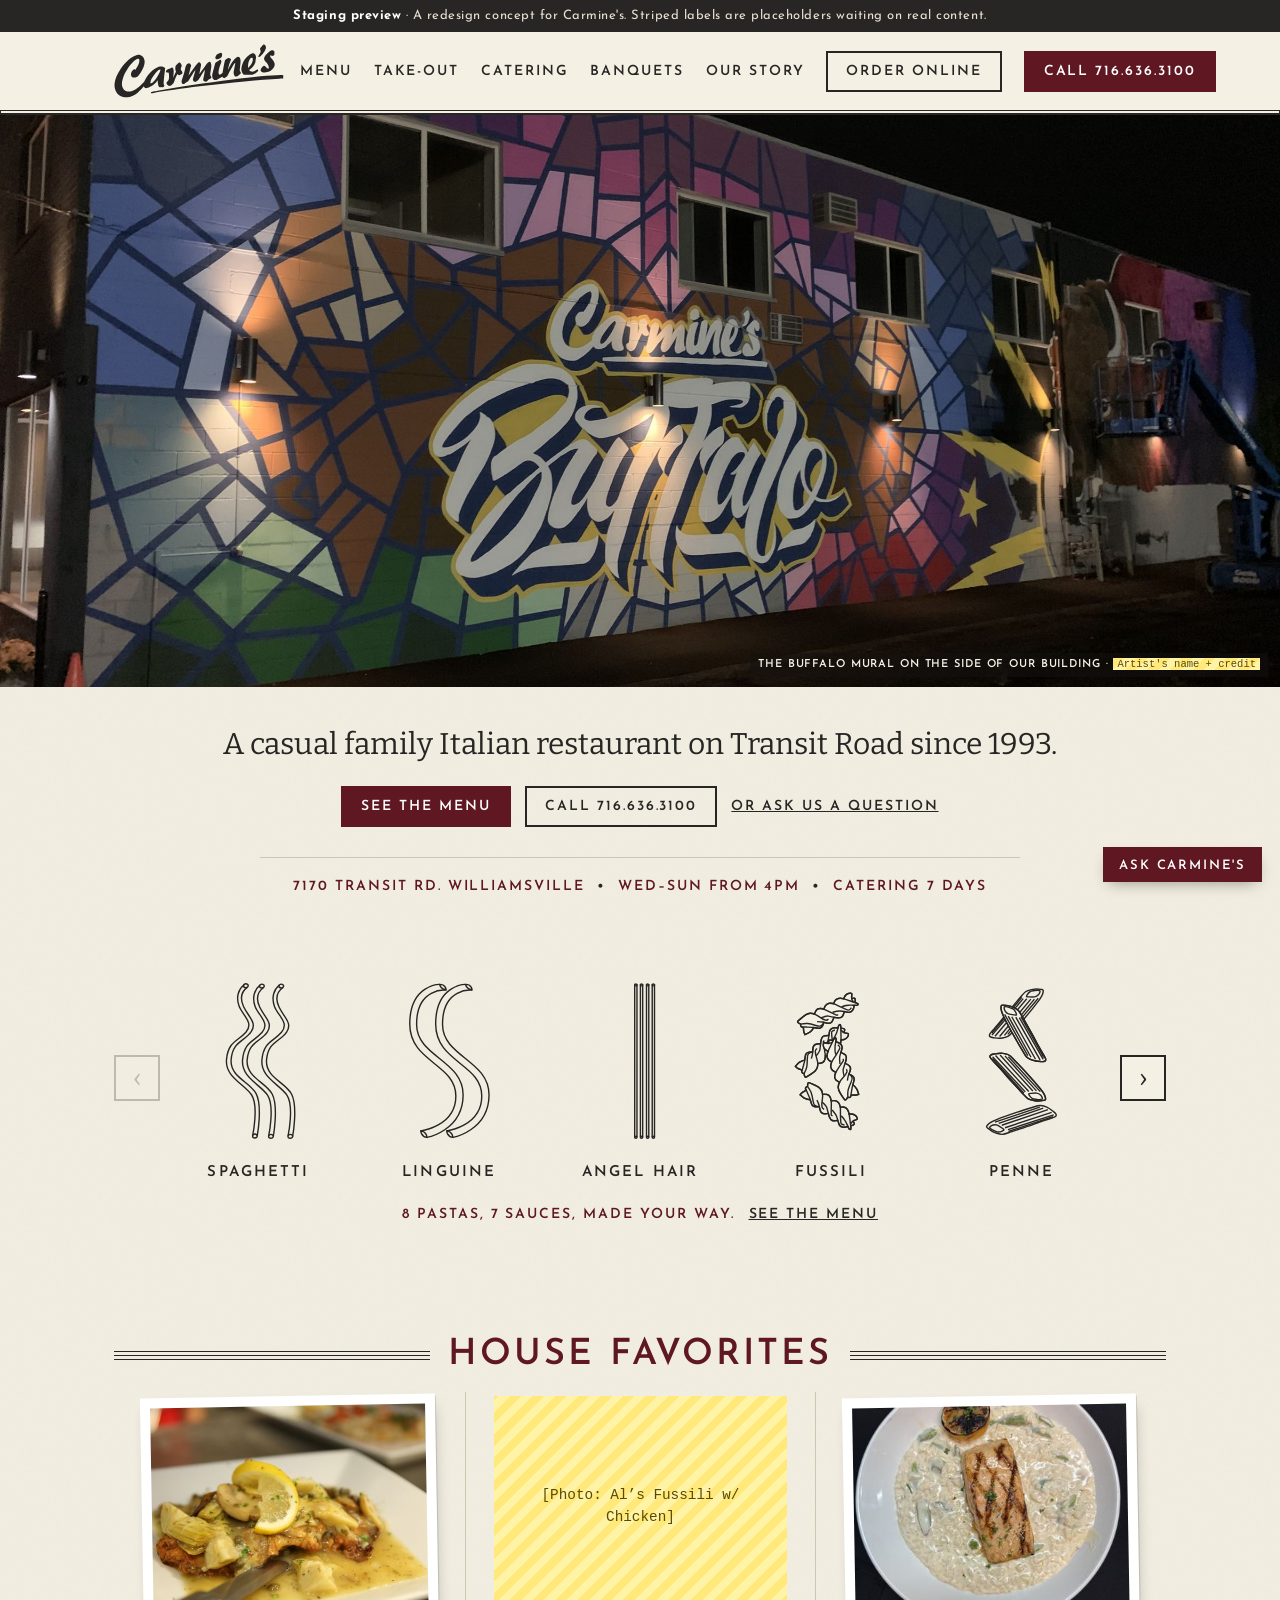
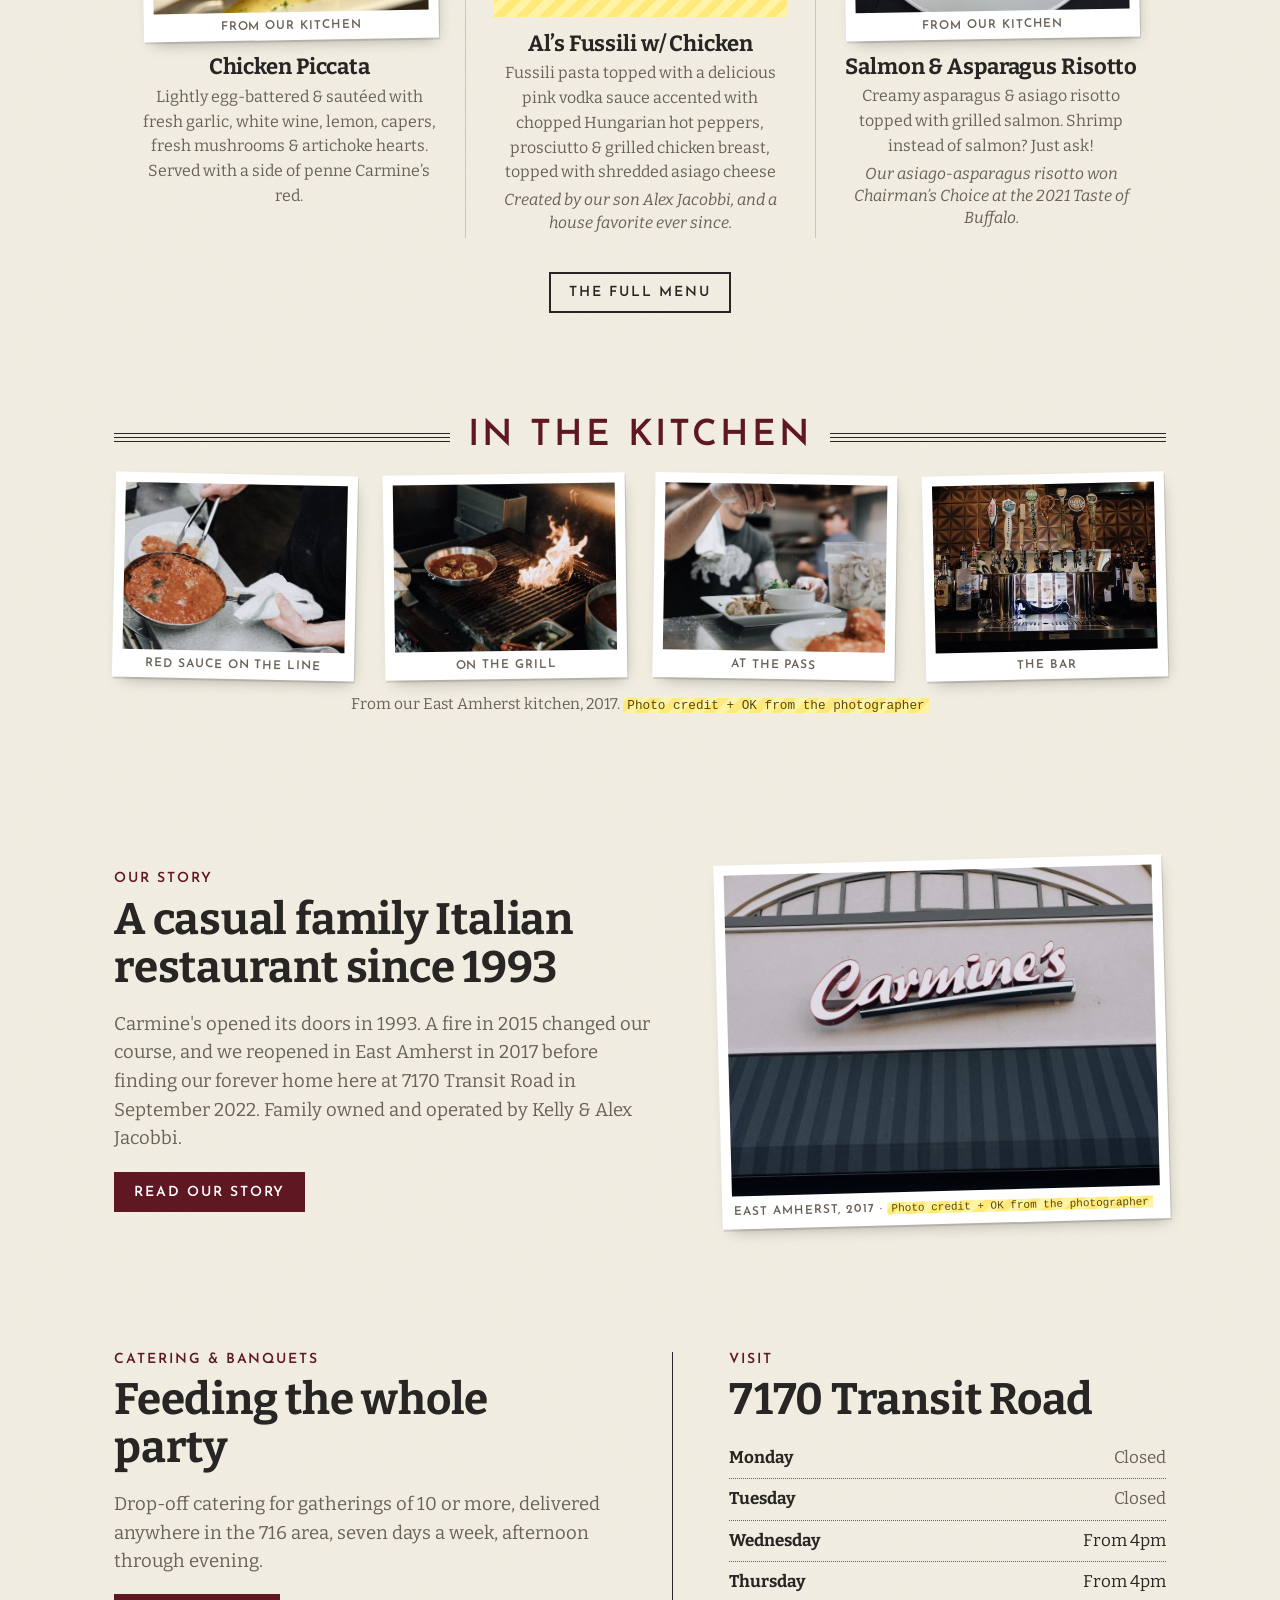
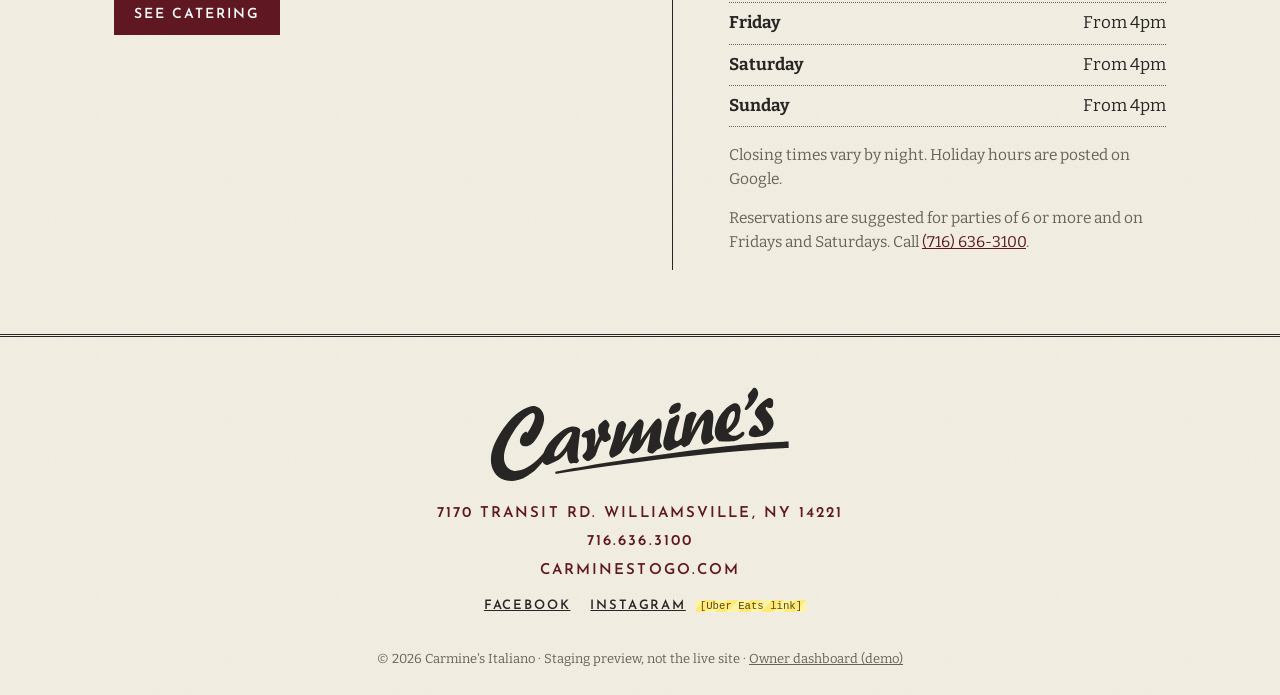
==== commit ddbf547e: "Header without Visit and with scaled spacing; hero leads with the slogan; pasta drawings in a bigger" ====
--- a/index.html
+++ b/index.html
@@ -24,7 +24,7 @@
 </svg></a>
   <button class="menu-toggle" aria-label="Menu" onclick="document.querySelector('nav.links').classList.toggle('open')">☰</button>
   <nav class="links">
-    <a href="/menu.html">Menu</a><a href="/takeout.html">Take-Out</a><a href="/catering.html">Catering</a><a href="/banquets.html">Banquets</a><a href="/story.html">Our Story</a><a href="/#visit">Visit</a>
+    <a href="/menu.html">Menu</a><a href="/takeout.html">Take-Out</a><a href="/catering.html">Catering</a><a href="/banquets.html">Banquets</a><a href="/story.html">Our Story</a>
     <a class="btn ghost" href="https://online.skytab.com/5236d831a504b72d60cf56459a158868" target="_blank" rel="noopener">Order online</a>
     <a class="btn primary" href="tel:+17166363100">Call 716.636.3100</a>
   </nav>
@@ -36,7 +36,6 @@
 </figure>
 <section class="cover"><div class="wrap">
   <h1 class="visually-hidden">Carmine's Italiano</h1>
-  <p class="tagline">Dine-in · Take-out · Catering &amp; Banquets</p>
   <p class="lead">A casual family Italian restaurant on Transit Road since 1993.</p>
   <div class="ctas">
     <a class="btn primary" href="/menu.html">See the menu</a>
@@ -46,19 +45,33 @@
   <p class="facts"><span>7170 Transit Rd. Williamsville</span><span>Wed–Sun from 4pm</span><span>Catering 7 days</span></p>
 </div></section>
 
-<section class="tight pasta-band"><div class="wrap">
-  <div class="shelf" style="--n:8">
-    <figure><svg class="pasta " viewBox="0 0 107 223" aria-hidden="true"><g fill="none" stroke="currentColor"><path fill="none" stroke-width="1" d="M 0.00 -0.00 C 0.00 -0.00 8.20 39.41 -1.53 53.58 C -11.27 67.75 -36.26 76.95 -34.30 99.63 C -32.21 123.86 -19.24 123.54 -8.62 135.94 C 2.00 148.34 -13.28 157.63 -17.82 169.91 C -22.37 182.24 -18.15 192.39 -11.40 197.92 " transform="matrix(1, 0, 0, -1, 45.96, 210.65)"/><path fill="none" stroke-width="1" d="M 0.00 0 C -5.75 -4.20 -11.28 -12.39 -5.08 -25.68 C 1.10 -38.96 13.06 -46.49 4.87 -58.44 C -4.28 -71.81 -19.37 -70.74 -21.47 -94.97 C -23.42 -117.66 3.27 -124.48 11.29 -139.69 C 19.92 -156.08 12.73 -195.48 12.73 -195.48 " transform="matrix(1, 0, 0, -1, 39.21, 15.93)"/><path fill="none" stroke-width="1" d="M -0.00 -0.00 C -0.00 -1.40 -1.37 -2.54 -3.07 -2.54 C -4.78 -2.54 -6.15 -1.40 -6.15 -0.00 C -6.15 1.40 -4.78 2.54 -3.07 2.54 C -1.37 2.54 -0.00 1.40 -0.00 -0.00 Z M -0.00 -0.00 " transform="matrix(1, 0, 0, -1, 51.99, 211.20)"/><path fill="none" stroke-width="1" d="M -0.00 0.00 C -0.00 -1.40 -1.37 -2.54 -3.07 -2.54 C -4.78 -2.54 -6.16 -1.40 -6.16 0.00 C -6.16 1.40 -4.78 2.54 -3.07 2.54 C -1.37 2.54 -0.00 1.40 -0.00 0.00 Z M -0.00 0.00 " transform="matrix(1, 0, 0, -1, 40.14, 14.05)"/><path fill="none" stroke-width="1" d="M 0.00 0.00 C 0.00 0.00 8.20 39.41 -1.54 53.59 C -11.27 67.75 -36.26 76.95 -34.30 99.63 C -32.21 123.86 -19.25 123.54 -8.62 135.94 C 2.00 148.34 -13.28 157.63 -17.82 169.91 C -22.37 182.24 -18.15 192.39 -11.40 197.92 " transform="matrix(1, 0, 0, -1, 67.00, 211.09)"/><path fill="none" stroke-width="1" d="M -0.00 0.00 C -5.75 -4.20 -11.28 -12.39 -5.09 -25.68 C 1.10 -38.96 13.06 -46.49 4.87 -58.44 C -4.28 -71.81 -19.37 -70.74 -21.47 -94.97 C -23.43 -117.66 3.27 -124.48 11.29 -139.69 C 19.92 -156.08 12.73 -195.48 12.73 -195.48 " transform="matrix(1, 0, 0, -1, 60.25, 16.37)"/><path fill="none" stroke-width="1" d="M -0.00 -0.00 C -0.00 -1.40 -1.37 -2.54 -3.08 -2.54 C -4.77 -2.54 -6.15 -1.40 -6.15 -0.00 C -6.15 1.40 -4.77 2.54 -3.08 2.54 C -1.37 2.54 -0.00 1.40 -0.00 -0.00 Z M -0.00 -0.00 " transform="matrix(1, 0, 0, -1, 73.03, 211.64)"/><path fill="none" stroke-width="1" d="M 0.00 -0.00 C 0.00 -1.40 -1.38 -2.54 -3.08 -2.54 C -4.78 -2.54 -6.15 -1.40 -6.15 -0.00 C -6.15 1.40 -4.78 2.54 -3.08 2.54 C -1.38 2.54 0.00 1.40 0.00 -0.00 Z M 0.00 -0.00 " transform="matrix(1, 0, 0, -1, 61.19, 14.49)"/><path fill="none" stroke-width="1" d="M -0.00 0.00 C -0.00 0.00 8.20 39.41 -1.54 53.59 C -11.27 67.75 -36.26 76.95 -34.30 99.63 C -32.21 123.86 -19.25 123.54 -8.62 135.94 C 2.00 148.34 -13.28 157.63 -17.82 169.91 C -22.37 182.24 -18.15 192.39 -11.40 197.92 " transform="matrix(1, 0, 0, -1, 92.41, 211.09)"/><path fill="none" stroke-width="1" d="M -0.00 0.00 C -5.75 -4.20 -11.28 -12.39 -5.08 -25.68 C 1.10 -38.96 13.06 -46.49 4.87 -58.44 C -4.28 -71.81 -19.37 -70.74 -21.47 -94.97 C -23.42 -117.66 3.27 -124.48 11.29 -139.69 C 19.92 -156.08 12.73 -195.48 12.73 -195.48 " transform="matrix(1, 0, 0, -1, 85.65, 16.37)"/><path fill="none" stroke-width="1" d="M 0.00 -0.00 C 0.00 -1.40 -1.37 -2.54 -3.08 -2.54 C -4.78 -2.54 -6.15 -1.40 -6.15 -0.00 C -6.15 1.40 -4.78 2.54 -3.08 2.54 C -1.37 2.54 0.00 1.40 0.00 -0.00 Z M 0.00 -0.00 " transform="matrix(1, 0, 0, -1, 98.43, 211.64)"/><path fill="none" stroke-width="1" d="M -0.00 -0.00 C -0.00 -1.40 -1.38 -2.54 -3.08 -2.54 C -4.78 -2.54 -6.16 -1.40 -6.16 -0.00 C -6.16 1.40 -4.78 2.54 -3.08 2.54 C -1.38 2.54 -0.00 1.40 -0.00 -0.00 Z M -0.00 -0.00 " transform="matrix(1, 0, 0, -1, 86.59, 14.49)"/></g></svg><figcaption>Spaghetti</figcaption></figure>
-    <figure><svg class="pasta " viewBox="0 0 122 223" aria-hidden="true"><g fill="none" stroke="currentColor"><path fill="none" stroke-width="1" d="M 0.00 0.00 C 0.00 0.00 -39.31 -0.15 -39.30 -51.97 C -39.29 -102.36 21.17 -103.90 21.16 -146.43 C 21.15 -186.66 -24.99 -192.13 -24.99 -192.13 " transform="matrix(1, 0, 0, -1, 82.30, 12.36)"/><path fill="none" stroke-width="1" d="M -0.00 0.00 C -0.00 0.00 -39.22 4.03 -38.83 -45.49 C -38.50 -87.60 22.83 -92.09 22.16 -138.23 C 21.49 -184.75 -25.52 -193.20 -25.52 -193.20 " transform="matrix(1, 0, 0, -1, 90.83, 19.83)"/><path fill="none" stroke-width="1" d="M 0.00 -0.00 C 0.00 -0.00 0.32 -7.32 7.99 -8.53 C 7.99 -8.53 8.18 -0.96 0.00 -0.00 Z M 0.00 -0.00 " transform="matrix(1, 0, 0, -1, 57.44, 204.50)"/><path fill="none" stroke-width="1" d="M -0.00 0.00 C -0.00 0.00 0.59 -6.68 8.33 -6.99 C 8.33 -6.99 8.22 -0.03 -0.00 0.00 Z M -0.00 0.00 " transform="matrix(1, 0, 0, -1, 82.33, 12.33)"/><path fill="none" stroke-width="1" d="M 0.00 0.00 C 0.00 0.00 -39.31 -0.15 -39.30 -51.97 C -39.29 -102.36 21.17 -103.90 21.16 -146.43 C 21.15 -186.66 -24.99 -192.13 -24.99 -192.13 " transform="matrix(1, 0, 0, -1, 48.30, 12.36)"/><path fill="none" stroke-width="1" d="M -0.00 0.00 C -0.00 0.00 -39.22 4.03 -38.83 -45.49 C -38.50 -87.60 22.83 -92.09 22.16 -138.23 C 21.49 -184.75 -25.52 -193.20 -25.52 -193.20 " transform="matrix(1, 0, 0, -1, 56.83, 19.83)"/><path fill="none" stroke-width="1" d="M 0.00 -0.00 C 0.00 -0.00 0.32 -7.32 7.99 -8.53 C 7.99 -8.53 8.18 -0.96 0.00 -0.00 Z M 0.00 -0.00 " transform="matrix(1, 0, 0, -1, 23.44, 204.50)"/><path fill="none" stroke-width="1" d="M -0.00 0.00 C -0.00 0.00 0.59 -6.68 8.33 -6.99 C 8.33 -6.99 8.22 -0.03 -0.00 0.00 Z M -0.00 0.00 " transform="matrix(1, 0, 0, -1, 48.33, 12.33)"/></g></svg><figcaption>Linguine</figcaption></figure>
-    <figure><svg class="pasta " viewBox="0 0 53 223" aria-hidden="true"><g fill="none" stroke="currentColor"><path fill="none" stroke-width="1" d="M 0.00 -0.00 C 0.00 -0.67 -0.66 -1.22 -1.49 -1.22 C -2.31 -1.22 -2.98 -0.67 -2.98 -0.00 C -2.98 0.67 -2.31 1.22 -1.49 1.22 C -0.66 1.22 0.00 0.67 0.00 -0.00 Z M 0.00 -0.00 " transform="matrix(1, 0, 0, -1, 21.97, 212.83)"/><path fill="none" stroke-width="1" d="M 0.00 0.00 C 0.00 -0.67 -0.66 -1.22 -1.49 -1.22 C -2.31 -1.22 -2.98 -0.67 -2.98 0.00 C -2.98 0.67 -2.31 1.22 -1.49 1.22 C -0.66 1.22 0.00 0.67 0.00 0.00 Z M 0.00 0.00 " transform="matrix(1, 0, 0, -1, 21.97, 12.99)"/><path fill="none" stroke-width="1" d="M 0 0.00 L 0 -200.75 " transform="matrix(1, 0, 0, -1, 19, 12.24)"/><path fill="none" stroke-width="1" d="M 0 0.00 L 0 -200.75 " transform="matrix(1, 0, 0, -1, 22, 12.24)"/><path fill="none" stroke-width="1" d="M 0.00 -0.00 C 0.00 -0.67 -0.66 -1.22 -1.49 -1.22 C -2.31 -1.22 -2.98 -0.67 -2.98 -0.00 C -2.98 0.67 -2.31 1.22 -1.49 1.22 C -0.66 1.22 0.00 0.67 0.00 -0.00 Z M 0.00 -0.00 " transform="matrix(1, 0, 0, -1, 29.47, 212.83)"/><path fill="none" stroke-width="1" d="M 0.00 0.00 C 0.00 -0.67 -0.66 -1.22 -1.49 -1.22 C -2.31 -1.22 -2.98 -0.67 -2.98 0.00 C -2.98 0.67 -2.31 1.22 -1.49 1.22 C -0.66 1.22 0.00 0.67 0.00 0.00 Z M 0.00 0.00 " transform="matrix(1, 0, 0, -1, 29.47, 12.99)"/><path fill="none" stroke-width="1" d="M 0 0.00 L 0 -200.75 " transform="matrix(1, 0, 0, -1, 26.5, 12.24)"/><path fill="none" stroke-width="1" d="M 0 0.00 L 0 -200.75 " transform="matrix(1, 0, 0, -1, 29.5, 12.24)"/><path fill="none" stroke-width="1" d="M 0.00 -0.00 C 0.00 -0.67 -0.66 -1.22 -1.49 -1.22 C -2.31 -1.22 -2.98 -0.67 -2.98 -0.00 C -2.98 0.67 -2.31 1.22 -1.49 1.22 C -0.66 1.22 0.00 0.67 0.00 -0.00 Z M 0.00 -0.00 " transform="matrix(1, 0, 0, -1, 37.47, 212.83)"/><path fill="none" stroke-width="1" d="M 0.00 0.00 C 0.00 -0.67 -0.66 -1.22 -1.49 -1.22 C -2.31 -1.22 -2.98 -0.67 -2.98 0.00 C -2.98 0.67 -2.31 1.22 -1.49 1.22 C -0.66 1.22 0.00 0.67 0.00 0.00 Z M 0.00 0.00 " transform="matrix(1, 0, 0, -1, 37.47, 12.99)"/><path fill="none" stroke-width="1" d="M 0 0.00 L 0 -200.75 " transform="matrix(1, 0, 0, -1, 34.5, 12.24)"/><path fill="none" stroke-width="1" d="M 0 0.00 L 0 -200.75 " transform="matrix(1, 0, 0, -1, 37.5, 12.24)"/><path fill="none" stroke-width="1" d="M 0.00 -0.00 C 0.00 -0.67 -0.66 -1.22 -1.49 -1.22 C -2.31 -1.22 -2.98 -0.67 -2.98 -0.00 C -2.98 0.67 -2.31 1.22 -1.49 1.22 C -0.66 1.22 0.00 0.67 0.00 -0.00 Z M 0.00 -0.00 " transform="matrix(1, 0, 0, -1, 44.97, 212.83)"/><path fill="none" stroke-width="1" d="M 0.00 0.00 C 0.00 -0.67 -0.66 -1.22 -1.49 -1.22 C -2.31 -1.22 -2.98 -0.67 -2.98 0.00 C -2.98 0.67 -2.31 1.22 -1.49 1.22 C -0.66 1.22 0.00 0.67 0.00 0.00 Z M 0.00 0.00 " transform="matrix(1, 0, 0, -1, 44.97, 12.99)"/><path fill="none" stroke-width="1" d="M 0 0.00 L 0 -200.75 " transform="matrix(1, 0, 0, -1, 42, 12.24)"/><path fill="none" stroke-width="1" d="M 0 0.00 L 0 -200.75 " transform="matrix(1, 0, 0, -1, 45, 12.24)"/></g></svg><figcaption>Angel hair</figcaption></figure>
-    <figure><svg class="pasta " viewBox="0 0 100 223" aria-hidden="true"><g fill="none" stroke="currentColor"><path fill="none" stroke-width="0.5" d="M -0.00 0.00 C 1.74 -0.40 4.54 0.42 4.54 0.42 C 8.56 1.96 9.39 5.80 9.64 7.25 C 9.89 8.69 9.95 17.46 9.89 18.76 C 9.84 20.06 9.70 26.23 9.72 27.30 C 9.73 28.37 9.08 30.59 9.08 30.59 C 9.08 30.59 7.56 31.22 6.85 29.33 C 6.13 27.43 5.22 22.49 4.35 20.44 C 3.48 18.40 1.40 12.02 -1.42 11.23 " transform="matrix(1, 0, 0, -1, 53.97, 95.74)"/><path fill="none" stroke-width="0.5" d="M -0.00 0.00 C -0.00 0.00 -3.98 -1.16 -4.23 -2.60 C -4.48 -4.04 -3.86 -8.40 -3.81 -9.85 C -3.75 -11.30 -2.50 -19.10 -2.09 -22.16 C -1.67 -25.21 -2.94 -29.65 -3.53 -30.27 C -4.13 -30.90 -5.46 -32.93 -7.98 -33.43 C -10.50 -33.92 -12.60 -33.93 -12.60 -33.93 " transform="matrix(1, 0, 0, -1, 55.86, 72.12)"/><path fill="none" stroke-width="0.5" d="M 0.00 0.00 C 0.00 0.00 -1.31 -0.81 -1.47 -1.42 C -1.63 -2.03 -1.00 -5.78 -0.79 -6.92 C -0.58 -8.07 0.67 -15.41 0.88 -16.86 C 1.09 -18.32 1.10 -22.51 0.77 -24.03 C 0.44 -25.55 -1.40 -28.45 -2.90 -28.91 C -4.41 -29.36 -7.68 -29.79 -8.82 -29.85 " transform="matrix(1, 0, 0, -1, 42.15, 86.17)"/><path fill="none" stroke-width="0.5" d="M -0.00 -0.00 C -0.00 -0.00 -2.23 -1.56 -2.34 -3.32 C -2.44 -5.07 -1.16 -11.04 -0.54 -12.76 C 0.08 -14.49 1.02 -19.17 0.98 -21.46 C 0.95 -23.75 -0.41 -27.29 -2.12 -29.10 C -3.83 -30.90 -7.63 -33.33 -8.73 -34.05 C -9.83 -34.77 -14.46 -37.75 -14.84 -37.67 C -15.22 -37.59 -16.12 -37.12 -16.49 -35.97 C -16.85 -34.82 -16.75 -33.37 -17.05 -33.06 C -17.35 -32.75 -18.70 -32.61 -19.20 -32.09 C -19.70 -31.57 -20.24 -31.02 -20.15 -30.49 C -20.06 -29.96 -19.74 -29.36 -19.97 -29.13 C -20.19 -28.89 -21.00 -27.28 -22.08 -27.27 C -23.14 -27.25 -25.82 -25.73 -26.29 -25.39 C -26.29 -25.39 -27.82 -24.12 -28.42 -23.51 C -28.42 -23.51 -25.06 -19.53 -23.69 -18.47 C -20.78 -16.21 -17.01 -15.33 -16.24 -15.19 " transform="matrix(1, 0, 0, -1, 32.53, 96.40)"/><path fill="none" stroke-width="0.5" d="M 0.00 -0.00 C 0.00 -0.00 1.61 5.61 1.63 6.99 C 1.65 8.36 1.85 11.41 2.02 13.08 C 2.20 14.76 2.48 17.88 5.93 18.82 C 9.37 19.76 12.04 19.33 12.04 19.33 " transform="matrix(1, 0, 0, -1, 25.01, 109.70)"/><path fill="none" stroke-width="0.5" d="M -0.00 -0.00 C -0.00 -0.00 4.87 5.81 5.14 8.48 C 5.41 11.14 6.21 18.68 6.63 20.73 C 7.04 22.79 8.15 25.97 11.21 26.38 C 14.27 26.79 16.88 26.74 16.88 26.74 " transform="matrix(1, 0, 0, -1, 31.18, 106.16)"/><path fill="none" stroke-width="0.5" d="M 0.00 0.00 C 0.00 0.00 3.60 6.19 4.25 8.63 C 4.89 11.06 5.51 16.46 5.69 17.98 C 5.86 19.50 5.83 22.48 9.36 23.95 C 12.89 25.42 17.13 24.34 17.13 24.34 " transform="matrix(1, 0, 0, -1, 42.87, 93.89)"/><path fill="none" stroke-width="0.5" d="M 0 -0.00 C 0 -0.00 2.49 -3.66 5.53 -4.16 C 8.58 -4.66 9.26 -4.75 9.79 -5.29 C 10.32 -5.84 9.74 -8.34 8.73 -9.63 C 7.72 -10.91 4.40 -13.68 0.13 -13.31 " transform="matrix(1, 0, 0, -1, 63.68, 71.82)"/><path fill="none" stroke-width="0.5" d="M 0.00 -0.00 C 0.00 -0.00 2.02 3.01 1.27 3.94 C 0.52 4.87 -2.43 5.45 -3.57 5.54 " transform="matrix(1, 0, 0, -1, 67.41, 75.20)"/><path fill="none" stroke-width="0.5" d="M -0.00 0.00 C -0.00 0.00 2.82 5.16 3.56 8.75 C 4.12 11.43 4.32 17.26 4.36 19.78 C 4.40 22.29 4.44 24.81 5.83 26.16 C 7.22 27.51 10.08 28.67 11.30 28.42 C 11.30 28.42 8.85 28.94 5.40 28.00 C 1.95 27.06 1.44 23.41 1.23 19.59 C 1.02 15.79 -1.21 9.26 -1.45 7.97 C -1.70 6.68 -2.68 3.70 -2.68 3.70 " transform="matrix(1, 0, 0, -1, 15.38, 129.48)"/><path fill="none" stroke-width="1" d="M 0.00 0.00 C 1.90 -0.71 5.47 -0.05 5.03 -2.51 C 4.59 -4.97 2.24 -9.28 -4.79 -9.28 C -4.79 -9.28 -4.88 -12.46 -5.15 -13.42 C -5.42 -14.40 -6.52 -20.57 -14.63 -19.89 C -14.63 -19.89 -15.03 -23.79 -15.66 -25.17 C -16.28 -26.55 -17.96 -29.23 -20.40 -29.63 C -22.85 -30.04 -24.85 -30.18 -25.35 -30.21 C -25.35 -30.21 -25.52 -33.28 -25.58 -33.71 C -25.64 -34.16 -26.06 -36.07 -27.18 -37.33 C -28.30 -38.58 -28.76 -39.16 -30.10 -39.42 C -31.43 -39.69 -34.99 -40.24 -35.29 -40.18 C -35.59 -40.13 -34.27 -42.80 -36.41 -46.91 C -38.55 -51.01 -42.33 -52.96 -43.10 -53.48 C -43.87 -53.99 -49.88 -57.85 -50.65 -58.15 C -51.41 -58.45 -52.01 -57.73 -52.29 -57.13 C -52.56 -56.52 -52.80 -54.07 -53.01 -53.85 C -53.23 -53.63 -54.25 -53.21 -54.63 -53.03 C -55.00 -52.85 -56.27 -51.89 -56.21 -51.32 C -56.16 -50.76 -55.69 -49.78 -56.60 -48.91 C -57.50 -48.02 -57.78 -48.10 -59.12 -47.55 C -60.47 -47.01 -62.26 -46.04 -62.64 -45.73 C -63.01 -45.40 -64.50 -44.06 -64.50 -44.06 C -64.50 -44.06 -60.96 -39.84 -59.77 -39.02 C -58.59 -38.20 -56.77 -36.70 -52.32 -35.74 C -52.32 -35.74 -51.96 -33.19 -51.87 -32.41 C -51.79 -31.63 -51.23 -28.07 -50.40 -27.30 C -49.56 -26.51 -48.74 -25.57 -46.46 -25.32 C -44.18 -25.07 -41.92 -25.21 -41.92 -25.21 C -41.92 -25.21 -41.68 -21.80 -41.60 -21.08 C -41.52 -20.35 -41.45 -16.44 -38.59 -15.37 C -35.74 -14.31 -32.57 -14.41 -31.56 -14.52 C -31.56 -14.52 -31.04 -10.57 -30.79 -9.57 C -30.55 -8.57 -29.88 -5.46 -27.63 -4.37 C -25.38 -3.27 -21.76 -3.70 -20.54 -3.57 C -20.54 -3.57 -19.94 1.61 -19.67 2.35 C -19.40 3.09 -18.88 5.18 -15.24 6.29 C -15.24 6.29 -13.35 6.70 -12.31 6.68 C -11.27 6.66 -9.07 6.35 -8.61 6.30 C -8.61 6.30 -8.19 8.33 -7.92 9.03 C -7.65 9.72 -6.71 11.38 -5.52 10.59 C -5.52 10.59 -4.91 8.30 -4.91 7.41 C -4.91 6.51 -4.78 6.19 -4.78 6.19 C -4.78 6.19 -3.54 6.10 -2.46 5.77 C -1.39 5.44 0.36 4.92 0.29 4.36 C 0.22 3.81 -0.27 2.20 -0.66 1.54 L -1.20 0.64 Z M 0.00 0.00 " transform="matrix(1, 0, 0, -1, 68.61, 75.84)"/><path fill="none" stroke-width="0.5" d="M 0.00 0.00 C 1.66 0.66 4.55 0.25 4.55 0.25 C 8.76 -0.65 10.15 -4.33 10.61 -5.72 C 11.08 -7.11 12.45 -15.77 12.59 -17.06 C 12.73 -18.35 13.52 -24.48 13.70 -25.53 C 13.87 -26.59 13.56 -28.88 13.56 -28.88 C 13.56 -28.88 12.16 -29.74 11.17 -27.97 C 10.18 -26.20 8.53 -21.45 7.36 -19.56 C 6.20 -17.67 3.18 -11.67 0.27 -11.31 " transform="matrix(1, 0, 0, -1, 63.13, 173.62)"/><path fill="none" stroke-width="0.5" d="M -0.00 0.00 C -0.00 0.00 -4.11 0.54 -4.57 1.93 C -5.04 3.33 -5.08 7.73 -5.24 9.17 C -5.40 10.61 -5.33 18.51 -5.38 21.59 C -5.43 24.68 -7.34 28.87 -8.03 29.40 C -8.71 29.93 -10.33 31.75 -12.90 31.86 C -15.47 31.97 -17.54 31.66 -17.54 31.66 " transform="matrix(1, 0, 0, -1, 68.53, 196.68)"/><path fill="none" stroke-width="0.5" d="M 0.00 0.00 C 0.00 0.00 -1.41 0.61 -1.66 1.18 C -1.92 1.76 -1.85 5.56 -1.82 6.72 C -1.78 7.89 -1.63 15.34 -1.65 16.81 C -1.66 18.27 -2.28 22.42 -2.83 23.88 C -3.38 25.33 -5.64 27.92 -7.20 28.14 C -8.76 28.37 -12.06 28.30 -13.20 28.19 " transform="matrix(1, 0, 0, -1, 52.87, 184.84)"/><path fill="none" stroke-width="0.5" d="M -0.00 0.00 C -0.00 0.00 -2.44 1.21 -2.80 2.93 C -3.17 4.65 -2.80 10.73 -2.44 12.53 C -2.09 14.33 -1.86 19.11 -2.23 21.37 C -2.61 23.62 -4.50 26.92 -6.46 28.45 C -8.41 29.98 -12.54 31.81 -13.73 32.36 C -14.93 32.91 -19.95 35.16 -20.31 35.03 C -20.68 34.89 -21.50 34.28 -21.69 33.09 C -21.87 31.90 -21.56 30.48 -21.81 30.14 C -22.06 29.78 -23.37 29.44 -23.79 28.85 C -24.21 28.26 -24.65 27.64 -24.49 27.13 C -24.32 26.62 -23.92 26.07 -24.11 25.81 C -24.29 25.55 -24.86 23.83 -25.91 23.65 C -26.96 23.48 -29.38 21.57 -29.80 21.17 C -29.80 21.17 -31.12 19.69 -31.62 18.99 C -31.62 18.99 -27.70 15.56 -26.19 14.71 C -22.97 12.91 -19.11 12.61 -18.34 12.59 " transform="matrix(1, 0, 0, -1, 41.83, 176.17)"/><path fill="none" stroke-width="0.5" d="M 0.00 0.00 C 0.00 0.00 2.43 -5.31 2.66 -6.67 C 2.88 -8.02 3.54 -11.00 3.96 -12.63 C 4.39 -14.26 5.13 -17.31 8.68 -17.72 C 12.23 -18.13 14.80 -17.31 14.80 -17.31 " transform="matrix(1, 0, 0, -1, 32.40, 164.14)"/><path fill="none" stroke-width="0.5" d="M -0.00 0.00 C -0.00 0.00 5.69 -5.02 6.35 -7.61 C 7.02 -10.21 8.94 -17.54 9.66 -19.51 C 10.37 -21.47 11.95 -24.46 15.04 -24.40 C 18.12 -24.36 20.69 -23.91 20.69 -23.91 " transform="matrix(1, 0, 0, -1, 39.03, 166.72)"/><path fill="none" stroke-width="0.5" d="M -0.00 -0.00 C -0.00 -0.00 4.49 -5.59 5.49 -7.89 C 6.49 -10.20 7.92 -15.45 8.32 -16.93 C 8.72 -18.41 9.14 -21.35 12.85 -22.28 C 16.56 -23.20 20.58 -21.50 20.58 -21.50 " transform="matrix(1, 0, 0, -1, 52.42, 177.11)"/><path fill="none" stroke-width="0.5" d="M 0.00 0.00 C 0.00 0.00 1.92 3.99 4.85 4.95 C 7.78 5.90 8.45 6.09 8.89 6.70 C 9.32 7.31 8.38 9.71 7.19 10.82 C 6.00 11.94 2.30 14.18 -1.85 13.18 " transform="matrix(1, 0, 0, -1, 76.31, 195.80)"/><path fill="none" stroke-width="0.5" d="M -0.00 0.00 C -0.00 0.00 2.45 -2.67 1.85 -3.70 C 1.25 -4.73 -1.59 -5.75 -2.70 -6.01 " transform="matrix(1, 0, 0, -1, 79.49, 191.91)"/><path fill="none" stroke-width="0.5" d="M -0.00 -0.00 C -0.00 -0.00 3.56 -4.68 4.83 -8.12 C 5.78 -10.68 6.86 -16.42 7.27 -18.90 C 7.69 -21.38 8.10 -23.87 9.68 -25.00 C 11.26 -26.12 14.26 -26.84 15.43 -26.41 C 15.43 -26.41 13.08 -27.29 9.53 -26.87 C 5.99 -26.46 4.93 -22.93 4.15 -19.19 C 3.37 -15.46 0.19 -9.34 -0.25 -8.10 C -0.68 -6.86 -2.10 -4.06 -2.10 -4.06 " transform="matrix(1, 0, 0, -1, 19.92, 146.03)"/><path fill="none" stroke-width="1" d="M 0.00 -0.00 C 1.77 0.99 5.40 0.87 4.59 3.24 C 3.79 5.60 0.83 9.51 -6.12 8.46 C -6.12 8.46 -6.69 11.58 -7.10 12.51 C -7.52 13.42 -9.53 19.36 -17.45 17.47 C -17.45 17.47 -18.42 21.27 -19.25 22.54 C -20.08 23.81 -22.13 26.20 -24.61 26.24 C -27.09 26.28 -29.09 26.12 -29.60 26.07 C -29.60 26.07 -30.22 29.08 -30.35 29.50 C -30.47 29.93 -31.17 31.76 -32.47 32.83 C -33.76 33.90 -34.30 34.41 -35.67 34.47 C -37.03 34.53 -40.62 34.54 -40.91 34.44 C -41.20 34.34 -40.30 37.19 -43.03 40.92 C -45.76 44.66 -49.78 46.02 -50.62 46.42 C -51.46 46.81 -57.98 49.72 -58.79 49.90 C -59.59 50.09 -60.07 49.29 -60.26 48.65 C -60.44 48.01 -60.31 45.56 -60.48 45.31 C -60.66 45.06 -61.61 44.48 -61.95 44.25 C -62.30 44.01 -63.40 42.87 -63.27 42.33 C -63.13 41.78 -62.53 40.88 -63.29 39.87 C -64.05 38.87 -64.33 38.90 -65.58 38.16 C -66.83 37.42 -68.46 36.20 -68.78 35.83 C -69.11 35.45 -70.38 33.90 -70.38 33.90 C -70.38 33.90 -66.24 30.27 -64.94 29.63 C -63.65 28.99 -61.63 27.79 -57.09 27.51 C -57.09 27.51 -56.35 25.03 -56.14 24.27 C -55.94 23.51 -54.86 20.08 -53.92 19.44 C -52.98 18.79 -52.02 17.98 -49.73 18.08 C -47.44 18.17 -45.23 18.65 -45.23 18.65 C -45.23 18.65 -44.47 15.31 -44.29 14.61 C -44.10 13.90 -43.44 10.04 -40.46 9.42 C -37.48 8.80 -34.36 9.37 -33.38 9.63 C -33.38 9.63 -32.28 5.81 -31.88 4.85 C -31.49 3.90 -30.36 0.93 -27.97 0.18 C -25.58 -0.55 -22.06 0.40 -20.85 0.45 C -20.85 0.45 -19.47 -4.58 -19.10 -5.27 C -18.72 -5.96 -17.89 -7.95 -14.13 -8.50 C -14.13 -8.50 -12.20 -8.62 -11.18 -8.45 C -10.15 -8.28 -8.02 -7.63 -7.56 -7.52 C -7.56 -7.52 -6.85 -9.46 -6.48 -10.11 C -6.11 -10.76 -4.93 -12.26 -3.87 -11.30 C -3.87 -11.30 -3.61 -8.94 -3.74 -8.06 C -3.88 -7.18 -3.80 -6.83 -3.80 -6.83 C -3.80 -6.83 -2.58 -6.55 -1.57 -6.07 C -0.56 -5.59 1.10 -4.81 0.94 -4.27 C 0.79 -3.73 0.06 -2.22 -0.42 -1.62 L -1.09 -0.81 Z M 0.00 -0.00 " transform="matrix(1, 0, 0, -1, 80.58, 191.09)"/><path class="bg" stroke-width="1" d="M 0.00 0.00 C -2.02 0.13 -5.00 2.20 -5.62 -0.21 C -6.23 -2.63 -5.88 -7.52 0.52 -10.44 C 0.52 -10.44 -0.70 -13.36 -0.85 -14.36 C -1.01 -15.35 -2.56 -21.43 5.10 -24.16 C 5.10 -24.16 3.85 -27.88 3.85 -29.39 C 3.86 -30.91 4.27 -34.03 6.33 -35.42 C 8.39 -36.79 10.15 -37.75 10.60 -37.99 C 10.60 -37.99 9.49 -40.85 9.36 -41.28 C 9.24 -41.70 8.82 -43.62 9.32 -45.22 C 9.83 -46.83 10.00 -47.54 11.11 -48.34 C 12.22 -49.14 15.23 -51.10 15.53 -51.18 C 15.83 -51.25 13.52 -53.14 13.77 -57.76 C 14.02 -62.38 16.65 -65.72 17.15 -66.51 C 17.63 -67.29 21.52 -73.29 22.09 -73.88 C 22.66 -74.47 23.50 -74.06 24.00 -73.63 C 24.51 -73.20 25.73 -71.06 26.02 -70.95 C 26.31 -70.84 27.41 -70.87 27.83 -70.87 C 28.24 -70.86 29.79 -70.50 29.98 -69.97 C 30.16 -69.43 30.14 -68.35 31.33 -67.92 C 32.52 -67.50 32.74 -67.68 34.18 -67.74 C 35.63 -67.80 37.66 -67.66 38.14 -67.52 C 38.61 -67.39 40.52 -66.78 40.52 -66.78 C 40.52 -66.78 39.04 -61.47 38.30 -60.24 C 37.56 -59.00 36.53 -56.88 32.87 -54.17 C 32.87 -54.17 33.60 -51.69 33.84 -50.95 C 34.09 -50.20 35.05 -46.74 34.61 -45.68 C 34.18 -44.63 33.81 -43.43 31.84 -42.26 C 29.87 -41.09 27.75 -40.28 27.75 -40.28 C 27.75 -40.28 28.94 -37.08 29.17 -36.39 C 29.40 -35.69 30.95 -32.10 28.79 -29.95 C 26.63 -27.80 23.70 -26.58 22.74 -26.26 C 22.74 -26.26 23.89 -22.45 24.09 -21.44 C 24.27 -20.44 24.95 -17.33 23.35 -15.40 C 21.75 -13.47 18.28 -12.36 17.23 -11.74 C 17.23 -11.74 18.82 -6.77 18.88 -5.98 C 18.95 -5.20 19.33 -3.07 16.48 -0.56 C 16.48 -0.56 14.93 0.57 13.97 0.99 C 13.02 1.40 10.89 2.02 10.44 2.18 C 10.44 2.18 10.90 4.20 10.94 4.95 C 10.99 5.69 10.81 7.59 9.40 7.36 C 9.40 7.36 7.90 5.52 7.53 4.71 C 7.16 3.90 6.91 3.66 6.91 3.66 C 6.91 3.66 5.74 4.09 4.63 4.23 C 3.51 4.37 1.69 4.63 1.53 4.09 C 1.36 3.56 1.15 1.89 1.24 1.13 L 1.36 0.08 Z M 0.00 0.00 " transform="matrix(1, 0, 0, -1, 46.56, 89.73)"/><path fill="none" stroke-width="0.5" d="M -0.00 -0.00 C -1.76 0.35 -3.96 2.26 -3.96 2.26 C -6.99 5.33 -6.15 9.16 -5.78 10.58 C -5.41 12.00 -1.84 20.01 -1.25 21.17 C -0.67 22.33 2.00 27.90 2.42 28.88 C 2.85 29.86 4.36 31.61 4.36 31.61 C 4.36 31.61 6.00 31.56 5.87 29.54 C 5.74 27.51 4.53 22.64 4.48 20.41 C 4.43 18.19 3.68 11.53 5.94 9.63 " transform="matrix(1, 0, 0, -1, 51.67, 113.89)"/><path fill="none" stroke-width="0.5" d="M 0.00 -0.00 C 0.00 -0.00 3.14 -2.70 2.77 -4.12 C 2.40 -5.54 0.04 -9.25 -0.60 -10.54 C -1.24 -11.84 -5.61 -18.43 -7.25 -21.04 C -8.88 -23.66 -9.57 -28.21 -9.28 -29.03 C -9.00 -29.84 -8.63 -32.25 -6.54 -33.74 C -4.45 -35.23 -2.54 -36.11 -2.54 -36.11 " transform="matrix(1, 0, 0, -1, 59.71, 91.61)"/><path fill="none" stroke-width="0.5" d="M 0.00 -0.00 C 0.00 -0.00 0.85 -1.28 0.75 -1.90 C 0.64 -2.52 -1.47 -5.67 -2.13 -6.63 C -2.80 -7.59 -6.98 -13.75 -7.77 -14.99 C -8.56 -16.23 -10.30 -20.04 -10.63 -21.56 C -10.96 -23.08 -10.48 -26.48 -9.29 -27.52 C -8.11 -28.56 -5.31 -30.30 -4.29 -30.83 " transform="matrix(1, 0, 0, -1, 66.39, 110.08)"/><path fill="none" stroke-width="0.5" d="M -0.00 0.00 C -0.00 0.00 1.39 -2.35 0.75 -3.99 C 0.12 -5.62 -3.50 -10.53 -4.78 -11.84 C -6.06 -13.16 -8.85 -17.04 -9.76 -19.13 C -10.68 -21.24 -10.89 -25.02 -10.09 -27.37 C -9.28 -29.72 -6.82 -33.51 -6.11 -34.62 C -5.41 -35.73 -2.43 -40.36 -2.05 -40.44 C -1.67 -40.52 -0.65 -40.47 0.14 -39.57 C 0.95 -38.67 1.46 -37.31 1.86 -37.15 C 2.26 -37.00 3.55 -37.42 4.22 -37.16 C 4.89 -36.89 5.60 -36.61 5.74 -36.10 C 5.88 -35.58 5.84 -34.90 6.14 -34.78 C 6.44 -34.66 7.85 -33.52 8.83 -33.95 C 9.81 -34.38 12.88 -34.10 13.44 -33.99 C 13.44 -33.99 15.36 -33.47 16.16 -33.15 C 16.16 -33.15 14.74 -28.14 13.94 -26.61 C 12.22 -23.35 9.15 -20.99 8.51 -20.54 " transform="matrix(1, 0, 0, -1, 70.92, 123.36)"/><path fill="none" stroke-width="0.5" d="M -0.00 0.00 C -0.00 0.00 0.85 5.78 1.40 7.04 C 1.95 8.30 3.02 11.15 3.55 12.75 C 4.08 14.35 5.12 17.31 2.37 19.59 C -0.37 21.87 -2.97 22.58 -2.97 22.58 " transform="matrix(1, 0, 0, -1, 72.28, 138.59)"/><path fill="none" stroke-width="0.5" d="M -0.00 -0.00 C -0.00 -0.00 -2.03 7.30 -1.18 9.84 C -0.32 12.38 2.06 19.58 2.53 21.62 C 3.00 23.66 3.30 27.02 0.69 28.66 C -1.92 30.30 -4.32 31.32 -4.32 31.32 " transform="matrix(1, 0, 0, -1, 68.12, 132.80)"/><path fill="none" stroke-width="0.5" d="M -0.00 -0.00 C -0.00 -0.00 -0.71 7.13 -0.30 9.61 C 0.10 12.09 1.78 17.27 2.24 18.73 C 2.72 20.19 3.97 22.88 1.36 25.68 C -1.23 28.48 -5.54 29.25 -5.54 29.25 " transform="matrix(1, 0, 0, -1, 62.55, 116.80)"/><path fill="none" stroke-width="0.5" d="M 0.00 0.00 C 0.00 0.00 -3.78 -2.30 -6.76 -1.50 C -9.74 -0.70 -10.40 -0.50 -11.11 -0.77 C -11.81 -1.05 -12.32 -3.57 -11.93 -5.15 C -11.54 -6.74 -9.66 -10.63 -5.62 -12.06 " transform="matrix(1, 0, 0, -1, 52.71, 88.11)"/><path fill="none" stroke-width="0.5" d="M -0.00 -0.00 C -0.00 -0.00 -0.59 3.58 0.46 4.12 C 1.53 4.65 4.47 3.95 5.55 3.57 " transform="matrix(1, 0, 0, -1, 47.92, 89.64)"/><path fill="none" stroke-width="0.5" d="M 0.00 -0.00 C 0.00 -0.00 -0.43 5.87 0.36 9.44 C 0.97 12.11 3.19 17.51 4.19 19.81 C 5.20 22.12 6.20 24.43 5.49 26.23 C 4.78 28.04 2.66 30.28 1.45 30.55 C 1.45 30.55 3.89 30.01 6.64 27.73 C 9.39 25.45 8.35 21.91 6.97 18.35 C 5.59 14.80 4.93 7.93 4.62 6.65 C 4.31 5.37 3.97 2.26 3.97 2.26 " transform="matrix(1, 0, 0, -1, 72.87, 160.57)"/><path class="bg" stroke-width="1" d="M 0.00 -0.00 C -0.11 2.03 1.56 5.24 -0.91 5.55 C -3.39 5.85 -8.20 4.89 -10.29 -1.82 C -10.29 -1.82 -13.34 -0.97 -14.35 -0.94 C -15.36 -0.91 -21.58 -0.13 -23.33 -8.09 C -23.33 -8.09 -27.18 -7.31 -28.68 -7.50 C -30.18 -7.69 -33.23 -8.50 -34.34 -10.71 C -35.45 -12.93 -36.18 -14.80 -36.36 -15.27 C -36.36 -15.27 -39.34 -14.52 -39.78 -14.45 C -40.22 -14.38 -42.17 -14.21 -43.70 -14.91 C -45.23 -15.61 -45.92 -15.87 -46.57 -17.07 C -47.22 -18.27 -48.79 -21.50 -48.83 -21.81 C -48.87 -22.11 -51.03 -20.06 -55.58 -20.89 C -60.13 -21.72 -63.12 -24.75 -63.84 -25.33 C -64.56 -25.92 -70.03 -30.52 -70.54 -31.16 C -71.05 -31.80 -70.54 -32.59 -70.05 -33.03 C -69.56 -33.47 -67.28 -34.42 -67.13 -34.69 C -66.99 -34.96 -66.89 -36.06 -66.83 -36.47 C -66.77 -36.89 -66.22 -38.38 -65.67 -38.50 C -65.11 -38.61 -64.04 -38.46 -63.47 -39.58 C -62.90 -40.70 -63.05 -40.95 -62.93 -42.39 C -62.81 -43.84 -62.42 -45.84 -62.22 -46.29 C -62.03 -46.75 -61.18 -48.56 -61.18 -48.56 C -61.18 -48.56 -56.11 -46.43 -54.97 -45.54 C -53.83 -44.65 -51.87 -43.36 -49.63 -39.39 C -49.63 -39.39 -47.08 -39.80 -46.31 -39.95 C -45.54 -40.10 -41.99 -40.62 -40.99 -40.06 C -40.00 -39.49 -38.86 -38.98 -37.94 -36.88 C -37.03 -34.78 -36.49 -32.58 -36.49 -32.58 C -36.49 -32.58 -33.17 -33.35 -32.45 -33.49 C -31.73 -33.63 -27.97 -34.72 -26.11 -32.31 C -24.25 -29.89 -23.41 -26.84 -23.21 -25.84 C -23.21 -25.84 -19.29 -26.52 -18.26 -26.58 C -17.24 -26.64 -14.06 -26.92 -12.35 -25.09 C -10.64 -23.27 -9.97 -19.68 -9.49 -18.56 C -9.49 -18.56 -4.36 -19.52 -3.57 -19.48 C -2.79 -19.45 -0.63 -19.57 1.49 -16.42 C 1.49 -16.42 2.44 -14.74 2.73 -13.74 C 3.02 -12.74 3.37 -10.55 3.47 -10.09 C 3.47 -10.09 5.54 -10.29 6.27 -10.24 C 7.02 -10.19 8.88 -9.78 8.48 -8.40 C 8.48 -8.40 6.47 -7.15 5.62 -6.88 C 4.77 -6.62 4.49 -6.39 4.49 -6.39 C 4.49 -6.39 4.77 -5.18 4.78 -4.06 C 4.78 -2.94 4.80 -1.10 4.25 -1.00 C 3.70 -0.91 2.02 -0.91 1.27 -1.09 L 0.25 -1.34 Z M 0.00 -0.00 " transform="matrix(1, 0, 0, -1, 77.76, 29.56)"/><path fill="none" stroke-width="0.5" d="M -0.00 0.00 C 0.12 1.79 1.75 4.21 1.75 4.21 C 4.41 7.60 8.32 7.25 9.78 7.06 C 11.23 6.87 19.62 4.33 20.85 3.89 C 22.06 3.46 27.93 1.50 28.95 1.20 C 29.98 0.90 31.91 -0.37 31.91 -0.37 C 31.91 -0.37 32.06 -2.01 30.04 -2.13 C 28.02 -2.25 23.03 -1.66 20.81 -1.89 C 18.60 -2.11 11.90 -2.21 10.30 -4.68 " transform="matrix(1, 0, 0, -1, 54.43, 37.65)"/><path fill="none" stroke-width="0.5" d="M -0.00 -0.00 C -0.00 -0.00 -2.28 -3.45 -3.73 -3.27 C -5.19 -3.08 -9.17 -1.20 -10.54 -0.72 C -11.91 -0.24 -18.98 3.26 -21.78 4.56 C -24.58 5.85 -29.19 5.96 -29.96 5.58 C -30.74 5.19 -33.07 4.53 -34.30 2.26 C -35.52 0.00 -36.14 -1.99 -36.14 -1.99 " transform="matrix(1, 0, 0, -1, 77.54, 42.84)"/><path fill="none" stroke-width="0.5" d="M -0.00 -0.00 C -0.00 -0.00 -1.16 -1.00 -1.79 -0.98 C -2.42 -0.95 -5.81 0.75 -6.85 1.29 C -7.88 1.83 -14.52 5.20 -15.84 5.83 C -17.17 6.46 -21.18 7.71 -22.72 7.85 C -24.27 7.99 -27.59 7.08 -28.47 5.78 C -29.35 4.47 -30.73 1.47 -31.12 0.40 " transform="matrix(1, 0, 0, -1, 60.05, 51.78)"/><path fill="none" stroke-width="0.5" d="M 0.00 0.00 C 0.00 0.00 -2.15 -1.67 -3.86 -1.25 C -5.56 -0.83 -10.88 2.15 -12.35 3.26 C -13.81 4.37 -18.01 6.65 -20.21 7.29 C -22.40 7.93 -26.19 7.68 -28.42 6.58 C -30.65 5.48 -34.09 2.57 -35.11 1.73 C -36.13 0.89 -40.34 -2.63 -40.38 -3.02 C -40.41 -3.40 -40.23 -4.41 -39.24 -5.10 C -38.25 -5.78 -36.84 -6.12 -36.63 -6.50 C -36.42 -6.88 -36.68 -8.20 -36.34 -8.83 C -35.99 -9.47 -35.62 -10.14 -35.09 -10.21 C -34.56 -10.28 -33.89 -10.16 -33.74 -10.45 C -33.58 -10.73 -32.28 -11.99 -32.58 -13.01 C -32.88 -14.03 -32.22 -17.04 -32.04 -17.60 C -32.04 -17.60 -31.28 -19.43 -30.87 -20.19 C -30.87 -20.19 -26.08 -18.15 -24.66 -17.16 C -21.63 -15.04 -19.68 -11.70 -19.32 -11.01 " transform="matrix(1, 0, 0, -1, 47.45, 57.93)"/><path fill="none" stroke-width="0.5" d="M 0.00 -0.00 C 0.00 -0.00 5.84 -0.12 7.16 -0.50 C 8.47 -0.89 11.44 -1.60 13.10 -1.93 C 14.75 -2.25 17.81 -2.91 19.73 0.09 C 21.65 3.10 22.03 5.77 22.03 5.77 " transform="matrix(1, 0, 0, -1, 32.51, 61.18)"/><path fill="none" stroke-width="0.5" d="M -0.00 -0.00 C -0.00 -0.00 6.99 2.93 9.62 2.40 C 12.24 1.87 19.68 0.40 21.76 0.19 C 23.85 -0.02 27.22 0.10 28.52 2.90 C 29.82 5.69 30.53 8.20 30.53 8.20 " transform="matrix(1, 0, 0, -1, 37.72, 56.33)"/><path fill="none" stroke-width="0.5" d="M -0.00 0.00 C -0.00 0.00 6.98 1.60 9.50 1.50 C 12.01 1.40 17.35 0.39 18.86 0.11 C 20.37 -0.17 23.20 -1.08 25.65 1.85 C 28.10 4.79 28.33 9.15 28.33 9.15 " transform="matrix(1, 0, 0, -1, 52.90, 48.81)"/><path fill="none" stroke-width="0.5" d="M -0.00 -0.00 C -0.00 -0.00 -2.75 3.46 -2.34 6.52 C -1.92 9.58 -1.79 10.26 -2.16 10.92 C -2.52 11.58 -5.08 11.78 -6.61 11.19 C -8.13 10.61 -11.76 8.25 -12.67 4.07 " transform="matrix(1, 0, 0, -1, 80.14, 35.45)"/><path fill="none" stroke-width="0.5" d="M 0.00 -0.00 C 0.00 -0.00 3.48 1.04 4.14 0.05 C 4.81 -0.93 4.48 -3.93 4.23 -5.06 " transform="matrix(1, 0, 0, -1, 78.02, 30.90)"/><path fill="none" stroke-width="0.5" d="M -0.00 -0.00 C -0.00 -0.00 5.77 1.16 9.42 0.81 C 12.14 0.55 17.77 -0.98 20.18 -1.68 C 22.60 -2.39 25.01 -3.10 26.72 -2.17 C 28.42 -1.24 30.37 1.14 30.49 2.38 C 30.49 2.38 30.26 -0.11 28.35 -3.12 C 26.43 -6.14 22.78 -5.55 19.08 -4.62 C 15.38 -3.69 8.49 -3.89 7.18 -3.75 C 5.87 -3.60 2.74 -3.66 2.74 -3.66 " transform="matrix(1, 0, 0, -1, 10.77, 64.52)"/></g></svg><figcaption>Fussili</figcaption></figure>
-    <figure><svg class="pasta " viewBox="0 0 102 223" aria-hidden="true"><g fill="none" stroke="currentColor"><path fill="none" stroke-width="1" d="M 0.00 0.00 C 0.00 0.00 14.48 16.39 18.44 21.07 C 22.41 25.75 34.66 41.04 37.03 44.21 C 39.39 47.39 42.58 52.59 42.93 55.36 C 43.09 56.63 43.84 58.90 41.41 59.17 C 38.97 59.45 33.70 60.21 29.68 59.32 C 25.66 58.43 22.31 57.94 19.95 56.15 C 17.59 54.37 14.68 50.60 12.69 48.36 C 10.71 46.13 -0.75 32.33 -3.58 29.08 C -6.42 25.82 -10.60 20.05 -13.33 16.81 C -16.05 13.57 -21.55 7.23 -22.45 6.17 C -23.34 5.11 -26.33 1.58 -26.80 0.75 C -27.28 -0.08 -27.74 -1.74 -26.67 -2.74 C -25.61 -3.73 -23.53 -4.07 -22.14 -4.18 C -20.74 -4.28 -14.98 -5.37 -10.31 -4.54 C -5.64 -3.70 -1.73 -1.96 0.00 0.00 Z M 0.00 0.00 " transform="matrix(1, 0, 0, -1, 36.48, 78.10)"/><path fill="none" stroke-width="0.5" d="M -0.00 0.00 C -0.00 0.00 0.67 1.68 1.20 2.51 C 1.69 3.30 3.33 5.23 4.73 6.20 C 5.98 7.06 8.49 7.18 10.49 7.56 C 12.49 7.94 16.64 7.75 17.32 7.52 C 18.00 7.28 17.74 6.36 17.63 5.92 C 17.52 5.48 16.27 2.81 15.52 2.00 C 14.10 0.47 12.02 -0.58 10.70 -0.75 C 8.61 -1.02 4.74 -0.83 3.50 -0.72 C 2.26 -0.61 0.33 -0.76 -0.00 0.00 Z M -0.00 0.00 " transform="matrix(1, 0, 0, -1, 57.75, 28.01)"/><path fill="none" stroke-width="0.5" d="M -0.00 -0.00 C -0.00 -0.00 -38.56 -46.01 -39.90 -47.45 " transform="matrix(1, 0, 0, -1, 73.10, 30.47)"/><path fill="none" stroke-width="0.5" d="M -0.00 0.00 L -39.41 -47.56 " transform="matrix(1, 0, 0, -1, 68.09, 31.68)"/><path fill="none" stroke-width="0.5" d="M -0.00 -0.00 L -40.98 -49.01 " transform="matrix(1, 0, 0, -1, 63.37, 31.70)"/><path fill="none" stroke-width="0.5" d="M -0.00 0.00 L -41.71 -49.08 " transform="matrix(1, 0, 0, -1, 58.08, 31.19)"/><path fill="none" stroke-width="0.5" d="M -0.00 0.00 L -41.00 -47.89 " transform="matrix(1, 0, 0, -1, 53.42, 31.00)"/><path fill="none" stroke-width="0.5" d="M -0.00 -0.00 L -39.40 -47.07 " transform="matrix(1, 0, 0, -1, 51.61, 29.31)"/><path fill="none" stroke-width="1" d="M 0.00 -0.00 C 0.00 -0.00 -20.91 -6.43 -26.73 -8.36 C -32.55 -10.28 -50.98 -16.93 -54.65 -18.41 C -58.33 -19.89 -63.76 -22.66 -65.50 -24.84 C -66.30 -25.84 -68.12 -27.39 -66.19 -28.89 C -64.26 -30.40 -60.16 -33.80 -56.26 -35.14 C -52.37 -36.47 -49.25 -37.80 -46.30 -37.50 C -43.36 -37.22 -38.91 -35.52 -36.05 -34.64 C -33.19 -33.77 -16.21 -27.98 -12.10 -26.68 C -7.98 -25.38 -1.40 -22.64 2.60 -21.29 C 6.62 -19.95 14.62 -17.41 15.93 -16.97 C 17.25 -16.53 21.64 -15.08 22.48 -14.62 C 23.32 -14.16 24.58 -12.97 24.19 -11.57 C 23.80 -10.16 22.20 -8.79 21.07 -7.97 C 19.93 -7.15 15.58 -3.22 11.16 -1.50 C 6.75 0.21 2.50 0.77 0.00 -0.00 Z M 0.00 -0.00 " transform="matrix(1, 0, 0, -1, 72.43, 171.56)"/><path fill="none" stroke-width="0.5" d="M 0.00 -0.00 C 0.00 -0.00 -1.44 -1.08 -2.33 -1.52 C -3.17 -1.93 -5.57 -2.72 -7.27 -2.82 C -8.79 -2.90 -10.99 -1.70 -12.89 -0.98 C -14.80 -0.26 -18.24 2.06 -18.70 2.61 C -19.16 3.17 -18.45 3.82 -18.13 4.13 C -17.81 4.45 -15.35 6.08 -14.29 6.38 C -12.28 6.95 -9.95 6.77 -8.73 6.22 C -6.81 5.36 -3.61 3.19 -2.61 2.45 C -1.61 1.70 0.10 0.82 0.00 -0.00 Z M 0.00 -0.00 " transform="matrix(1, 0, 0, -1, 28.15, 203.20)"/><path fill="none" stroke-width="0.5" d="M -0.00 0.00 C -0.00 0.00 56.90 19.15 58.79 19.68 " transform="matrix(1, 0, 0, -1, 16.34, 193.10)"/><path fill="none" stroke-width="0.5" d="M 0.00 -0.00 L 58.43 20.02 " transform="matrix(1, 0, 0, -1, 21.24, 194.68)"/><path fill="none" stroke-width="0.5" d="M 0.00 0.00 L 60.52 20.45 " transform="matrix(1, 0, 0, -1, 25.28, 197.13)"/><path fill="none" stroke-width="0.5" d="M -0.00 0.00 L 61.18 20.12 " transform="matrix(1, 0, 0, -1, 29.53, 200.32)"/><path fill="none" stroke-width="0.5" d="M -0.00 0.00 L 59.96 19.48 " transform="matrix(1, 0, 0, -1, 33.41, 202.91)"/><path fill="none" stroke-width="0.5" d="M 0.00 0.00 L 58.16 19.62 " transform="matrix(1, 0, 0, -1, 34.08, 205.30)"/><path class="bg" d="M 56.15 105.36 C 56.15 105.36 44.97 86.55 41.94 81.22 C 38.92 75.89 29.72 58.58 27.99 55.02 C 26.26 51.46 24.10 45.76 24.26 42.97 C 24.34 41.70 24.03 39.33 26.47 39.51 C 28.92 39.69 34.23 39.92 38.02 41.54 C 41.80 43.17 45.01 44.28 47 46.47 C 48.98 48.67 51.14 52.91 52.68 55.47 C 54.21 58.04 62.91 73.73 65.09 77.45 C 67.27 81.18 70.31 87.63 72.38 91.32 C 74.45 95.01 78.68 102.26 79.36 103.47 C 80.04 104.67 82.32 108.70 82.63 109.61 C 82.95 110.51 83.09 112.24 81.85 113.01 C 80.62 113.79 78.52 113.74 77.13 113.58 C 75.73 113.43 69.87 113.42 65.44 111.74 C 61.01 110.05 57.5 107.62 56.15 105.36 "/><path fill="none" stroke-width="1" d="M -0.00 0.00 C -0.00 0.00 -11.18 18.80 -14.20 24.14 C -17.23 29.47 -26.43 46.77 -28.16 50.33 C -29.89 53.89 -32.05 59.59 -31.88 62.38 C -31.81 63.66 -32.12 66.03 -29.68 65.84 C -27.23 65.66 -21.91 65.43 -18.13 63.81 C -14.34 62.19 -11.14 61.07 -9.15 58.88 C -7.16 56.69 -5.00 52.45 -3.47 49.88 C -1.93 47.32 6.75 31.63 8.93 27.90 C 11.12 24.17 14.15 17.73 16.22 14.03 C 18.29 10.34 22.53 3.10 23.20 1.89 C 23.88 0.68 26.17 -3.34 26.47 -4.24 C 26.79 -5.15 26.93 -6.87 25.70 -7.65 C 24.46 -8.43 22.36 -8.38 20.97 -8.22 C 19.58 -8.07 13.71 -8.06 9.28 -6.37 C 4.85 -4.69 1.34 -2.25 -0.00 0.00 Z M -0.00 0.00 " transform="matrix(1, 0, 0, -1, 56.15, 105.36)"/><path fill="none" stroke-width="0.5" d="M -0.00 -0.00 C -0.00 -0.00 -0.34 1.78 -0.71 2.69 C -1.05 3.55 -2.30 5.76 -3.49 6.97 C -4.56 8.05 -7.00 8.64 -8.89 9.38 C -10.79 10.12 -14.91 10.71 -15.62 10.61 C -16.33 10.50 -16.24 9.55 -16.22 9.10 C -16.20 8.65 -15.46 5.78 -14.88 4.85 C -13.77 3.09 -11.92 1.65 -10.65 1.24 C -8.66 0.59 -4.82 0.05 -3.58 -0.06 C -2.34 -0.18 -0.47 -0.68 -0.00 -0.00 Z M -0.00 -0.00 " transform="matrix(1, 0, 0, -1, 44.57, 52.19)"/><path fill="none" stroke-width="0.5" d="M 0.00 0.00 C 0.00 0.00 29.32 -52.38 30.37 -54.05 " transform="matrix(1, 0, 0, -1, 29.03, 51.75)"/><path fill="none" stroke-width="0.5" d="M 0.00 -0.00 L 29.88 -54.07 " transform="matrix(1, 0, 0, -1, 33.72, 53.87)"/><path fill="none" stroke-width="0.5" d="M 0.00 -0.00 L 31.14 -55.78 " transform="matrix(1, 0, 0, -1, 38.36, 54.76)"/><path fill="none" stroke-width="0.5" d="M -0.00 0 L 31.85 -55.98 " transform="matrix(1, 0, 0, -1, 43.65, 55.25)"/><path fill="none" stroke-width="0.5" d="M 0.00 -0.00 L 31.37 -54.68 " transform="matrix(1, 0, 0, -1, 48.27, 55.93)"/><path fill="none" stroke-width="0.5" d="M -0.00 0.00 L 29.95 -53.58 " transform="matrix(1, 0, 0, -1, 50.36, 54.61)"/><path class="bg" d="M 37.23 106.93 C 37.23 106.93 52.39 122.71 56.54 127.22 C 60.69 131.73 73.57 146.50 76.07 149.58 C 78.56 152.66 81.96 157.72 82.42 160.47 C 82.64 161.73 83.48 163.97 81.06 164.34 C 78.64 164.72 73.41 165.70 69.35 164.98 C 65.30 164.25 61.93 163.90 59.49 162.21 C 57.06 160.53 54 156.89 51.92 154.73 C 49.84 152.58 37.82 139.27 34.85 136.14 C 31.88 133.00 27.46 127.41 24.61 124.28 C 21.75 121.15 15.99 115.05 15.06 114.03 C 14.12 113.00 10.99 109.60 10.48 108.79 C 9.97 107.98 9.44 106.33 10.47 105.29 C 11.49 104.26 13.55 103.83 14.94 103.67 C 16.33 103.50 22.05 102.18 26.74 102.82 C 31.44 103.46 35.42 105.03 37.23 106.93 "/><path fill="none" stroke-width="1" d="M -0.00 0.00 C -0.00 0.00 15.15 -15.78 19.30 -20.29 C 23.45 -24.80 36.33 -39.57 38.83 -42.64 C 41.32 -45.72 44.72 -50.78 45.18 -53.53 C 45.40 -54.80 46.24 -57.03 43.82 -57.41 C 41.40 -57.78 36.17 -58.77 32.11 -58.05 C 28.06 -57.32 24.69 -56.96 22.25 -55.28 C 19.82 -53.59 16.76 -49.95 14.68 -47.80 C 12.60 -45.64 0.58 -32.34 -2.38 -29.20 C -5.35 -26.07 -9.77 -20.47 -12.62 -17.35 C -15.48 -14.22 -21.24 -8.12 -22.17 -7.09 C -23.11 -6.07 -26.24 -2.67 -26.75 -1.85 C -27.26 -1.04 -27.79 0.59 -26.76 1.63 C -25.74 2.67 -23.68 3.09 -22.29 3.26 C -20.89 3.42 -15.18 4.75 -10.49 4.10 C -5.79 3.46 -1.81 1.89 -0.00 0.00 Z M -0.00 0.00 " transform="matrix(1, 0, 0, -1, 37.23, 106.93)"/><path fill="none" stroke-width="0.5" d="M -0.00 0.00 C -0.00 0.00 0.74 -1.65 1.30 -2.46 C 1.83 -3.22 3.54 -5.09 4.98 -6.00 C 6.27 -6.81 8.78 -6.82 10.79 -7.12 C 12.80 -7.41 16.95 -7.05 17.62 -6.79 C 18.29 -6.53 17.99 -5.62 17.86 -5.19 C 17.74 -4.75 16.37 -2.13 15.59 -1.36 C 14.11 0.10 11.99 1.08 10.66 1.19 C 8.57 1.38 4.70 1.03 3.47 0.87 C 2.24 0.70 0.30 0.77 -0.00 0.00 Z M -0.00 0.00 " transform="matrix(1, 0, 0, -1, 60.56, 156.09)"/><path fill="none" stroke-width="0.5" d="M 0.00 0.00 C 0.00 0.00 -40.43 44.38 -41.83 45.76 " transform="matrix(1, 0, 0, -1, 75.80, 153.00)"/><path fill="none" stroke-width="0.5" d="M -0.00 -0.00 L -41.35 45.89 " transform="matrix(1, 0, 0, -1, 70.75, 152.00)"/><path fill="none" stroke-width="0.5" d="M -0.00 0.00 L -42.97 47.28 " transform="matrix(1, 0, 0, -1, 66.02, 152.18)"/><path fill="none" stroke-width="0.5" d="M 0.00 -0.00 L -43.71 47.31 " transform="matrix(1, 0, 0, -1, 60.76, 152.91)"/><path fill="none" stroke-width="0.5" d="M 0.00 0.00 L -42.95 46.15 " transform="matrix(1, 0, 0, -1, 56.11, 153.29)"/><path fill="none" stroke-width="0.5" d="M 0 0.00 L -41.31 45.41 " transform="matrix(1, 0, 0, -1, 54.37, 155.05)"/></g></svg><figcaption>Penne</figcaption></figure>
-    <figure><svg class="pasta " viewBox="0 0 75 223" aria-hidden="true"><g fill="none" stroke="currentColor"><path fill="none" stroke-width="1" d="M 0.00 -0.00 C 0.48 -0.80 0.81 -1.13 0.81 -1.13 C 0.81 -1.13 -1.46 -1.94 -2.92 -2.43 C -4.37 -2.91 -2.92 -2.43 -4.54 -2.43 C -6.16 -2.43 -8.27 -2.75 -9.73 -2.91 C -11.19 -3.08 -13.78 -3.89 -17.03 -3.08 C -20.27 -2.27 -21.41 -0.97 -21.41 -0.97 C -21.41 -0.97 -20.11 -1.78 -19.30 -1.78 C -18.49 -1.78 -17.19 -1.29 -16.55 -0.64 C -15.89 -0.00 -15.41 0.48 -14.76 0.32 C -14.11 0.16 -12.00 0.16 -10.86 0.16 C -9.73 0.16 -7.46 0.32 -6.32 0.48 C -5.19 0.64 -3.08 1.78 -1.62 3.08 C -0.16 4.38 1.30 6.48 1.30 6.48 C 0.48 4.38 -0.48 0.81 0.00 -0.00 Z M 23.03 15.41 C 22.06 22.54 18.17 30.98 16.38 33.90 C 14.60 36.82 9.89 42.66 7.30 44.77 C 4.70 46.88 1.13 49.15 -1.13 49.80 C -3.40 50.45 -9.73 50.94 -12.48 49.64 C -12.48 49.64 -15.73 50.13 -17.35 50.13 C -18.98 50.13 -20.27 50.13 -21.73 49.80 C -23.19 49.47 -28.39 47.53 -29.68 46.39 C -30.98 45.26 -33.42 43.31 -34.06 42.18 C -34.71 41.04 -37.14 38.28 -37.80 37.63 C -38.44 36.99 -41.69 32.77 -42.01 31.47 C -42.34 30.17 -43.96 19.79 -44.12 15.89 C -44.28 12.00 -43.48 8.59 -43.15 6.65 C -42.82 4.70 -40.72 -0.64 -38.93 -3.40 C -37.14 -6.16 -32.76 -10.54 -30.82 -11.68 C -28.87 -12.81 -24.49 -13.79 -21.89 -13.79 C -19.30 -13.79 -16.38 -12.97 -14.92 -12.81 C -13.46 -12.65 -12.65 -12.49 -10.38 -12.65 C -8.10 -12.81 -6.81 -13.14 -4.21 -13.62 C -1.62 -14.11 1.62 -13.46 3.73 -12.65 C 5.84 -11.84 10.22 -9.57 13.30 -6.65 C 16.38 -3.73 19.14 -0.64 20.44 1.62 C 21.73 3.89 24.01 8.27 23.03 15.41 Z M 23.03 15.41 " transform="matrix(1, 0, 0, -1, 47.57, 63.87)"/><path fill="none" stroke-width="0.5" d="M -0.00 0.00 C -0.00 0.00 -4.54 0.16 -6.97 -0.65 C -9.41 -1.46 -13.95 -2.59 -15.57 -3.56 C -17.19 -4.54 -22.71 -8.92 -24.33 -10.70 C -25.96 -12.49 -28.23 -15.41 -28.87 -17.19 C -29.52 -18.98 -30.82 -25.30 -29.85 -29.52 C -28.87 -33.74 -27.09 -38.12 -25.47 -40.72 C -23.85 -43.31 -23.03 -45.10 -19.79 -45.74 C -16.55 -46.39 -13.78 -46.88 -11.51 -47.69 C -9.24 -48.50 -9.89 -48.83 -7.94 -48.67 C -6.00 -48.50 -3.89 -49.48 -2.76 -49.80 C -1.62 -50.13 1.46 -50.94 2.75 -50.45 C 4.05 -49.96 6.81 -49.48 8.27 -48.83 C 9.73 -48.18 12.48 -46.72 13.94 -46.07 C 15.41 -45.42 19.30 -44.12 21.57 -42.99 C 23.84 -41.85 30.33 -37.31 30.17 -30.01 C 30.01 -22.71 29.36 -17.03 21.73 -9.57 C 14.11 -2.10 5.51 -0.65 4.37 -0.48 C 3.24 -0.32 0.81 0.00 -0.00 0.00 Z M -0.00 0.00 " transform="matrix(1, 0, 0, -1, 37.67, 23.48)"/><path fill="none" stroke-width="0.5" d="M 0.00 -0.00 C 0.00 -0.00 1.13 0.32 2.27 0.16 C 3.40 -0.00 4.86 -0.32 5.35 -0.00 " transform="matrix(1, 0, 0, -1, 48.38, 65.01)"/><path fill="none" stroke-width="0.5" d="M 0.00 0.00 C 0.00 0.00 0.64 0.00 1.78 1.46 C 2.91 2.91 4.70 4.21 5.35 5.02 C 6.00 5.84 6.97 7.46 7.13 8.27 " transform="matrix(1, 0, 0, -1, 49.52, 55.76)"/><path fill="none" stroke-width="0.5" d="M 0.00 -0.00 C 0.00 -0.00 -0.65 -2.27 0.81 -3.08 C 2.27 -3.89 3.24 -3.73 3.89 -4.05 C 4.54 -4.37 6.81 -6.32 6.81 -6.81 C 6.81 -7.30 7.13 -9.89 7.94 -10.54 " transform="matrix(1, 0, 0, -1, 17.07, 53.49)"/><path fill="none" stroke-width="0.5" d="M 0.00 0.00 C 0.00 0.00 -5.02 -2.92 -5.83 -4.38 C -6.65 -5.83 -9.40 -9.73 -10.05 -10.70 C -10.70 -11.68 -12.81 -13.95 -12.98 -15.08 C -13.14 -16.22 -14.60 -18.33 -15.08 -20.60 C -15.57 -22.87 -16.38 -28.38 -16.38 -31.31 C -16.38 -34.22 -14.92 -39.42 -13.78 -42.50 C -12.65 -45.58 -10.38 -50.94 -5.35 -54.67 C -0.32 -58.40 3.89 -58.24 5.35 -58.08 " transform="matrix(1, 0, 0, -1, 21.94, 17.64)"/><path fill="none" stroke-width="0.5" d="M -0.00 0.00 C -0.00 0.00 5.67 0.80 7.46 1.46 C 9.24 2.10 12.49 3.40 14.60 4.86 C 16.70 6.32 21.90 10.87 23.03 12.49 C 24.17 14.11 26.76 18.00 26.93 21.57 C 27.09 25.14 26.44 30.66 25.63 32.93 C 24.81 35.20 21.41 42.50 19.63 45.10 C 17.84 47.69 14.27 52.40 12.65 53.69 C 11.03 54.99 10.22 55.48 8.60 56.45 C 6.97 57.43 5.35 58.72 4.38 58.89 C 3.40 59.05 3.08 59.53 1.29 59.53 " transform="matrix(1, 0, 0, -1, 41.73, 75.88)"/><path class="bg" d="M 43.89 186.64 C 43.28 187.85 38.46 193.99 37.62 194.71 C 36.78 195.44 35.21 195.19 34.13 195.07 C 33.05 194.95 32.69 194.23 32.20 193.15 C 31.72 192.07 32.08 189.29 32.32 187.49 C 32.57 185.68 33.29 182.55 33.53 181.23 C 33.77 179.90 31.84 179.18 31.84 179.18 C 33.05 178.94 32.92 178.33 33.65 177.97 C 34.37 177.61 34.73 177.13 35.33 175.92 C 35.94 174.72 37.74 172.31 39.43 170.51 C 41.12 168.70 43.64 169.06 43.64 169.06 C 42.56 170.03 43.64 174.96 43.64 176.17 C 43.64 177.37 44.97 179.30 45.33 180.98 C 45.69 182.67 44.49 185.44 43.89 186.64 M 70.50 175.69 C 69.30 170.51 67.25 166.53 65.08 163.28 C 62.91 160.03 58.10 156.90 55.93 156.30 C 55.93 156.30 50.39 154.61 48.22 154.37 C 46.05 154.13 44.61 153.65 41.48 153.16 C 38.34 152.68 36.17 152.44 33.77 152.44 C 31.36 152.44 27.75 153.89 25.34 154.85 C 22.93 155.81 20.76 157.74 20.04 157.98 L 19.32 158.22 C 19.32 158.22 17.63 157.01 16.91 156.05 C 16.19 155.09 14.74 154.37 13.42 154.25 C 12.09 154.13 10.53 154.37 9.92 154.85 C 9.32 155.33 6.55 158.58 5.83 160.39 C 5.11 162.20 3.91 164.49 3.66 166.41 C 3.42 168.34 2.94 172.19 3.18 174.60 C 3.42 177.01 4.02 180.38 5.23 182.55 C 6.43 184.72 9.68 187.25 10.28 189.05 C 10.89 190.86 11.73 191.22 12.45 192.91 C 13.17 194.59 17.15 200.13 18.35 201.82 C 19.56 203.51 23.29 207.24 24.37 208.80 C 25.46 210.37 28.47 211.09 30.28 212.18 C 32.08 213.26 37.14 214.23 39.91 214.58 C 42.68 214.95 46.17 214.10 48.10 213.50 C 50.03 212.90 58.82 208.80 61.47 205.67 C 64.12 202.54 68.46 197.60 69.78 192.79 C 71.10 187.97 71.71 180.87 70.50 175.69 "/><path fill="none" stroke-width="1" d="M 0.00 0.00 C -0.60 -1.20 -5.42 -7.34 -6.26 -8.06 C -7.10 -8.79 -8.67 -8.54 -9.75 -8.42 C -10.83 -8.30 -11.19 -7.58 -11.68 -6.50 C -12.16 -5.42 -11.80 -2.64 -11.56 -0.84 C -11.32 0.96 -10.59 4.09 -10.35 5.41 C -10.11 6.74 -12.04 7.46 -12.04 7.46 C -10.83 7.70 -10.96 8.30 -10.23 8.67 C -9.51 9.03 -9.15 9.51 -8.55 10.71 C -7.94 11.92 -6.14 14.33 -4.45 16.13 C -2.76 17.94 -0.24 17.58 -0.24 17.58 C -1.32 16.61 -0.24 11.68 -0.24 10.47 C -0.24 9.27 1.08 7.34 1.44 5.66 C 1.80 3.97 0.60 1.20 0.00 0.00 Z M 26.61 10.95 C 25.41 16.13 23.36 20.11 21.19 23.36 C 19.02 26.61 14.21 29.74 12.04 30.34 C 12.04 30.34 6.50 32.03 4.33 32.27 C 2.16 32.51 0.72 32.99 -2.41 33.48 C -5.54 33.96 -7.71 34.20 -10.11 34.20 C -12.52 34.20 -16.14 32.75 -18.54 31.79 C -20.95 30.83 -23.12 28.90 -23.84 28.66 L -24.57 28.42 C -24.57 28.42 -26.25 29.62 -26.97 30.59 C -27.69 31.55 -29.14 32.27 -30.46 32.39 C -31.79 32.51 -33.35 32.27 -33.96 31.79 C -34.56 31.31 -37.33 28.05 -38.05 26.25 C -38.77 24.44 -39.98 22.15 -40.22 20.23 C -40.46 18.30 -40.94 14.45 -40.70 12.04 C -40.46 9.63 -39.86 6.26 -38.66 4.09 C -37.45 1.92 -34.20 -0.60 -33.60 -2.40 C -32.99 -4.21 -32.15 -4.57 -31.43 -6.26 C -30.71 -7.94 -26.73 -13.48 -25.53 -15.17 C -24.32 -16.86 -20.59 -20.59 -19.51 -22.15 C -18.42 -23.72 -15.41 -24.44 -13.60 -25.53 C -11.80 -26.61 -6.74 -27.58 -3.97 -27.94 C -1.20 -28.30 2.28 -27.45 4.21 -26.85 C 6.14 -26.25 14.93 -22.15 17.58 -19.03 C 20.23 -15.89 24.57 -10.95 25.89 -6.14 C 27.21 -1.32 27.82 5.77 26.61 10.95 Z M 26.61 10.95 " transform="matrix(1, 0, 0, -1, 43.89, 186.64)"/><path fill="none" stroke-width="0.5" d="M -0.00 -0.00 C -0.00 -0.00 -2.28 -1.08 -3.85 -2.52 C -5.41 -3.97 -6.50 -4.93 -6.50 -4.93 " transform="matrix(1, 0, 0, -1, 20.04, 158.46)"/><path fill="none" stroke-width="0.5" d="M -0.00 -0.00 C -0.00 -0.00 1.08 2.28 2.04 2.40 C 3.01 2.52 3.25 2.28 3.37 1.56 C 3.49 0.84 0.60 -5.66 0.48 -6.62 C 0.35 -7.58 0.12 -9.27 -0.23 -10.11 C -0.60 -10.95 -1.68 -12.76 -1.92 -13.48 C -2.16 -14.21 -3.12 -18.18 -2.77 -19.63 C -2.40 -21.07 -1.80 -21.67 -0.96 -21.43 C -0.11 -21.19 1.32 -16.25 1.56 -14.21 C 1.80 -12.16 4.93 -8.91 5.42 -8.07 C 5.90 -7.22 11.56 -2.88 13.00 -2.04 C 14.45 -1.20 19.99 2.28 21.79 2.65 C 23.60 3.01 25.65 3.85 28.18 3.73 C 30.70 3.61 32.76 2.52 34.92 2.40 C 37.09 2.28 41.90 1.20 43.35 0.96 C 44.79 0.72 47.57 -1.20 48.53 -1.68 C 49.49 -2.16 51.78 -4.81 52.51 -6.14 C 53.23 -7.46 56.12 -12.04 56.72 -14.81 C 57.32 -17.58 58.04 -24.93 57.20 -28.30 C 56.36 -31.67 54.31 -36.73 52.14 -39.02 C 49.97 -41.31 46.48 -46.00 42.27 -47.81 C 38.06 -49.61 32.27 -51.90 28.78 -51.18 C 25.29 -50.46 19.87 -48.41 18.54 -46.97 C 17.22 -45.52 11.68 -37.69 10.95 -36.61 C 10.23 -35.52 4.69 -28.66 4.09 -27.94 C 3.49 -27.22 1.92 -26.01 1.80 -25.16 C 1.68 -24.32 0.96 -24.08 0.96 -24.08 " transform="matrix(1, 0, 0, -1, 9.32, 159.31)"/><path fill="none" stroke-width="0.5" d="M -0.00 0 C -0.00 0 -4.69 -0.60 -6.38 -1.44 C -7.56 -2.03 -14.93 -2.89 -15.77 -2.89 C -16.61 -2.89 -20.83 -3.12 -22.52 -3.01 C -24.20 -2.89 -25.05 -1.80 -25.41 -1.44 " transform="matrix(1, 0, 0, -1, 31.36, 179.06)"/><path fill="none" stroke-width="0.5" d="M -0.00 0.00 C -0.00 0.00 0.96 0.11 2.04 0.11 C 3.13 0.11 3.61 0.60 4.45 -0.24 C 5.29 -1.08 5.90 -1.92 5.90 -2.52 " transform="matrix(1, 0, 0, -1, 44.25, 168.70)"/><path fill="none" stroke-width="0.5" d="M -0.00 0.00 C -0.00 0.00 1.32 -1.20 2.16 -1.80 C 3.01 -2.40 2.40 -3.01 3.49 -3.37 C 4.57 -3.73 5.90 -3.85 6.02 -2.89 " transform="matrix(1, 0, 0, -1, 33.05, 194.84)"/><path fill="none" stroke-width="1" d="M -0.00 0.00 C -1.00 -0.64 -4.16 -3.17 -4.04 -2.14 C -3.91 -1.11 -4.16 -0.05 -3.95 0.92 C -3.75 1.91 -4.50 6.09 -4.46 6.97 C -4.42 7.86 -4.88 11.36 -4.70 12.46 C -4.53 13.56 -4.25 15.81 -3.68 16.56 C -3.12 17.32 -2.71 16.67 -1.77 16.89 C -0.82 17.12 0.82 16.70 1.71 16.36 C 2.60 16.00 3.64 14.26 3.79 13.67 C 3.92 13.08 4.08 12.68 4.68 12.01 C 5.27 11.34 6.59 11.04 6.59 11.04 C 6.59 11.04 5.38 9.56 4.57 8.25 C 3.76 6.93 3.18 4.68 2.63 3.30 C 2.09 1.93 0.93 0.72 0.17 0.29 Z M -22.94 -13.55 C -18.47 -16.10 -14.08 -17.80 -8.94 -17.95 C -3.79 -18.10 -1.89 -18.26 -0.27 -18.25 C 1.34 -18.24 3.61 -17.83 5.18 -16.58 C 6.76 -15.34 10.40 -13.35 12.29 -11.90 C 14.19 -10.45 19.35 -6.98 21.55 -4.71 C 23.76 -2.45 26.23 0.25 27.16 2.09 C 28.09 3.93 28.80 9.34 28.66 12.04 C 28.66 12.04 29.02 15.24 28.59 16.51 C 28.17 17.78 27.53 18.38 27.39 19.47 C 27.26 20.56 28.36 21.69 27.28 22.56 C 26.20 23.42 25.83 24.46 24.60 24.41 L 23.36 24.37 C 23.36 24.37 21.19 27.72 20.64 28.46 C 20.09 29.20 13.84 35.06 10.87 35.48 C 7.91 35.89 3.44 35.83 2.20 35.79 C 0.97 35.74 -6.31 36.00 -8.91 35.38 C -11.50 34.77 -15.48 34.20 -17.89 31.25 C -20.31 28.31 -21.71 26.36 -22.85 24.84 C -23.98 23.33 -25.10 21.19 -26.09 19.59 C -27.07 17.98 -29.41 14.19 -29.64 12.51 C -29.86 10.84 -30.24 4.02 -29.78 0.52 C -29.32 -2.98 -29.48 -3.89 -28.64 -5.81 C -27.82 -7.73 -27.41 -11.00 -22.94 -13.55 Z M -22.94 -13.55 " transform="matrix(1, 0, 0, -1, 37.73, 121.32)"/><path fill="none" stroke-width="0.5" d="M -0.00 0.00 C -0.00 0.00 -1.72 -2.56 -2.58 -3.69 C -3.43 -4.83 -4.40 -6.65 -5.38 -8.00 C -6.37 -9.36 -6.68 -9.62 -7.99 -10.78 C -9.31 -11.93 -10.10 -12.15 -10.10 -12.15 C -10.10 -12.15 -11.58 -13.00 -12.38 -12.00 C -13.17 -11.01 -13.36 -10.49 -13.33 -9.80 C -13.31 -9.11 -13.57 -7.49 -13.45 -6.96 C -13.33 -6.44 -13.62 -5.60 -13.41 -5.27 " transform="matrix(1, 0, 0, -1, 47.11, 118.19)"/><path fill="none" stroke-width="0.5" d="M 0.00 0.00 C 0.00 0.00 0.64 -0.09 1.48 1.50 C 2.31 3.10 2.75 4.79 4.06 5.94 C 5.38 7.10 7.10 8.91 8.66 10.21 C 10.22 11.52 15.35 13.24 16.76 13.33 " transform="matrix(1, 0, 0, -1, 44.33, 110.28)"/><path fill="none" stroke-width="0.5" d="M 0.00 -0.00 C 0.00 -0.00 -1.39 -0.80 -2.38 -0.19 C -3.36 0.41 -4.31 0.84 -4.25 2.16 C -4.19 3.49 -4.22 4.41 -5.10 4.95 C -5.97 5.49 -7.45 5.79 -8.42 5.94 C -9.38 6.08 -11.15 3.70 -11.69 2.82 C -12.23 1.95 -12.72 2.29 -13.05 1.19 " transform="matrix(1, 0, 0, -1, 47.10, 105.95)"/></g></svg><figcaption>Tortellini</figcaption></figure>
-    <figure><svg class="pasta " viewBox="0 0 100 223" aria-hidden="true"><g fill="none" stroke="currentColor"><path class="bg" d="M 60.79 198.72 C 60.79 198.72 60.80 200.85 61.87 202.07 C 62.95 203.29 66.37 203.61 67.28 203.41 C 67.28 203.41 68.67 204.18 69.50 204.28 C 70.33 204.38 73.70 203.19 75.00 202.24 C 76.30 201.29 78.32 200.41 79.69 199.15 C 81.07 197.90 82.44 196.22 82.41 194.62 C 82.38 193.01 82.03 190.59 80.73 190.69 L 80.53 190.22 C 80.53 190.22 81.78 189.89 82.17 188.71 C 82.57 187.53 82.97 185.51 82.59 184.46 C 82.21 183.41 79.99 181.26 78.86 181.51 C 78.86 181.51 79.78 179.51 80.26 178.46 C 80.73 177.41 80.73 176.55 80.17 175.35 C 79.62 174.15 77.30 172.83 76.12 172.86 C 76.12 172.86 77.32 170.18 77.46 169.15 C 77.61 168.13 76.88 166.35 75.88 165.68 C 74.88 165.00 73.03 163.91 72.58 164.01 C 72.58 164.01 73.10 164.03 73.50 162.85 C 73.90 161.68 73.44 158.38 72.77 157.68 C 72.09 156.98 71.42 156.28 70.24 155.88 C 69.06 155.48 68.04 155.76 68.04 155.76 C 68.04 155.76 68.76 154.98 68.71 154.33 C 68.66 153.68 68.38 152.66 67.73 151.86 C 67.08 151.06 64.73 149.41 63.68 149.37 C 62.63 149.32 60.83 149.30 60.73 148.42 C 60.62 147.55 60.95 146.67 60.62 146.27 C 60.30 145.87 57.29 144.70 56.32 145.20 C 55.34 145.71 51.82 146.64 50.82 146.82 C 49.82 147 47.07 147.80 46.10 147.88 C 45.12 147.96 43.37 148.58 43.37 148.58 C 43.37 148.58 42.63 149.89 42.78 150.99 C 42.93 152.09 42.98 153.59 42.64 154.57 C 42.29 155.55 40.87 158.28 41.17 160.05 C 41.47 161.83 41.60 162.60 42.17 163.28 C 42.75 163.95 43.23 164.17 43.23 164.17 C 43.23 164.17 42.18 166.68 42.41 167.91 C 42.64 169.13 42.46 169.83 43.11 170.21 C 43.76 170.58 44.59 170.25 44.59 170.25 C 44.59 170.25 45.29 171.28 45.09 172.08 C 44.89 172.88 44.37 174.13 44.82 174.88 C 45.27 175.63 46.00 177.83 46.53 178.28 C 47.05 178.73 47.53 179.38 47.53 179.38 C 47.53 179.38 46.88 180.28 46.91 181.46 C 46.94 182.64 46.86 183.36 47.71 183.78 C 48.57 184.21 49.42 184.63 49.92 184.76 C 50.42 184.88 50.69 185.48 50.69 185.48 C 50.69 185.48 50.22 186.96 50.35 188.16 C 50.47 189.36 51.58 190.91 52.17 191.06 C 52.78 191.21 54.05 192.05 54.05 192.05 C 54.05 192.05 54.33 194.35 54.58 195.05 C 54.83 195.76 56.16 197.25 57.12 197.70 C 58.07 198.15 60.79 198.72 60.79 198.72 "/><path fill="none" stroke-width="1" stroke-linejoin="round" d="M 0.00 0.00 C 0.00 0.00 0.00 -2.12 1.08 -3.34 C 2.15 -4.57 5.58 -4.89 6.48 -4.68 C 6.48 -4.68 7.88 -5.46 8.71 -5.56 C 9.53 -5.65 12.91 -4.47 14.20 -3.52 C 15.50 -2.56 17.52 -1.68 18.90 -0.43 C 20.27 0.82 21.64 2.50 21.61 4.10 C 21.59 5.70 21.23 8.13 19.93 8.02 L 19.73 8.50 C 19.73 8.50 20.98 8.83 21.38 10.00 C 21.78 11.18 22.17 13.21 21.80 14.26 C 21.42 15.31 19.19 17.46 18.07 17.20 C 18.07 17.20 18.99 19.21 19.46 20.26 C 19.93 21.31 19.93 22.16 19.38 23.36 C 18.83 24.56 16.50 25.88 15.32 25.86 C 15.32 25.86 16.52 28.54 16.67 29.56 C 16.82 30.59 16.09 32.36 15.09 33.04 C 14.09 33.71 12.23 34.81 11.78 34.71 C 11.78 34.71 12.31 34.68 12.71 35.86 C 13.11 37.04 12.65 40.34 11.97 41.04 C 11.30 41.73 10.62 42.43 9.44 42.83 C 8.27 43.23 7.24 42.95 7.24 42.95 C 7.24 42.95 7.96 43.73 7.91 44.38 C 7.86 45.03 7.59 46.06 6.93 46.86 C 6.28 47.66 3.93 49.30 2.88 49.35 C 1.83 49.40 0.03 49.42 -0.06 50.29 C -0.16 51.17 0.15 52.05 -0.17 52.45 C -0.49 52.84 -3.49 54.01 -4.47 53.51 C -5.44 53.01 -8.96 52.07 -9.96 51.90 C -10.96 51.72 -13.71 50.91 -14.69 50.84 C -15.66 50.76 -17.41 50.13 -17.41 50.13 C -17.41 50.13 -18.16 48.82 -18.01 47.72 C -17.86 46.63 -17.80 45.12 -18.15 44.15 C -18.50 43.17 -19.92 40.44 -19.62 38.66 C -19.31 36.89 -19.19 36.11 -18.61 35.44 C -18.03 34.76 -17.56 34.54 -17.56 34.54 C -17.56 34.54 -18.60 32.03 -18.38 30.81 C -18.15 29.58 -18.32 28.88 -17.67 28.51 C -17.02 28.13 -16.20 28.46 -16.20 28.46 C -16.20 28.46 -15.49 27.43 -15.69 26.63 C -15.89 25.83 -16.42 24.58 -15.96 23.83 C -15.51 23.08 -14.78 20.88 -14.26 20.43 C -13.73 19.98 -13.26 19.33 -13.26 19.33 C -13.26 19.33 -13.90 18.43 -13.88 17.25 C -13.85 16.08 -13.92 15.35 -13.07 14.93 C -12.22 14.50 -11.37 14.08 -10.87 13.96 C -10.37 13.84 -10.10 13.23 -10.10 13.23 C -10.10 13.23 -10.57 11.76 -10.44 10.56 C -10.31 9.36 -9.21 7.81 -8.61 7.66 C -8.01 7.51 -6.73 6.66 -6.73 6.66 C -6.73 6.66 -6.45 4.36 -6.20 3.66 C -5.95 2.96 -4.62 1.46 -3.67 1.01 C -2.72 0.56 0.00 0.00 0.00 0.00 Z M 0.00 0.00 " transform="matrix(1, 0, 0, -1, 60.79, 198.72)"/><path fill="none" stroke-width="0.5" d="M 0.00 0.00 C 0.00 0.00 4.24 0.65 6.37 1.05 C 8.52 1.46 18.00 6.26 20.65 7.98 C 23.31 9.70 22.69 10.96 22.69 10.96 " transform="matrix(1, 0, 0, -1, 59.87, 198.20)"/><path fill="none" stroke-width="0.5" d="M 0.00 0.00 C 0.00 0.00 7.93 1.86 10.77 3.02 C 13.61 4.19 23.25 7.76 25.31 9.89 C 27.36 12.01 27.24 13.91 27.24 13.91 " transform="matrix(1, 0, 0, -1, 53.11, 191.51)"/><path fill="none" stroke-width="0.5" d="M -0.00 0.00 C -0.00 0.00 5.12 1.11 7.53 2.30 C 9.95 3.48 15.27 5.74 16.23 6.52 C 17.19 7.30 19.11 8.87 20.45 9.48 C 21.79 10.08 24.47 10.60 25.41 10.97 C 26.35 11.33 27.03 12.01 27.32 12.87 " transform="matrix(1, 0, 0, -1, 49.50, 184.49)"/><path fill="none" stroke-width="0.5" d="M -0.00 -0.00 C 0.23 0.59 11.24 8.33 13.82 9.47 C 16.40 10.62 20.50 13.78 22.00 14.34 C 23.50 14.90 24.94 15.23 25.92 14.73 C 26.90 14.23 28.35 13.70 28.35 13.70 " transform="matrix(1, 0, 0, -1, 47.53, 179.38)"/><path fill="none" stroke-width="0.5" d="M -0.00 -0.00 C -0.00 -0.00 5.23 5.33 8.08 7.26 C 10.94 9.19 16.08 13.11 17.96 13.83 C 19.84 14.56 21.94 15.49 23.06 15.55 C 24.18 15.61 26.10 14.79 26.10 14.79 " transform="matrix(1, 0, 0, -1, 45.37, 171.30)"/><path fill="none" stroke-width="0.5" d="M -0.00 0.00 C -0.00 0.00 3.08 3.87 4.64 5.70 C 6.20 7.52 9.97 10.41 11.49 11.74 C 13.01 13.07 14.95 14.37 16.35 14.54 C 17.75 14.70 18.83 14.94 19.45 14.70 " transform="matrix(1, 0, 0, -1, 43.23, 164.18)"/><path class="bg" d="M 22.21 168.19 C 22.21 168.19 20.14 168.68 19.19 170.01 C 18.25 171.33 18.73 174.74 19.13 175.57 C 19.13 175.57 18.70 177.11 18.79 177.94 C 18.88 178.76 20.81 181.78 22.03 182.82 C 23.26 183.87 24.58 185.64 26.11 186.69 C 27.65 187.74 29.60 188.69 31.15 188.30 C 32.70 187.90 34.98 187.00 34.58 185.76 L 35.00 185.46 C 35.00 185.46 35.61 186.60 36.84 186.71 C 38.08 186.83 40.14 186.76 41.08 186.15 C 42.02 185.54 43.60 182.88 43.10 181.84 C 43.10 181.84 45.26 182.28 46.39 182.50 C 47.52 182.72 48.35 182.53 49.39 181.71 C 50.43 180.90 51.19 178.33 50.89 177.19 C 50.89 177.19 53.77 177.75 54.81 177.66 C 55.84 177.57 57.40 176.45 57.83 175.32 C 58.25 174.19 58.90 172.14 58.70 171.73 C 58.70 171.73 58.79 172.24 60.03 172.36 C 61.27 172.48 64.38 171.28 64.90 170.46 C 65.43 169.64 65.96 168.82 66.07 167.59 C 66.19 166.35 65.69 165.42 65.69 165.42 C 65.69 165.42 66.61 165.94 67.23 165.75 C 67.85 165.55 68.79 165.05 69.42 164.23 C 70.05 163.41 71.11 160.74 70.92 159.71 C 70.72 158.67 70.33 156.92 71.16 156.62 C 71.99 156.32 72.92 156.44 73.23 156.03 C 73.55 155.62 74.00 152.43 73.28 151.59 C 72.57 150.76 70.86 147.55 70.46 146.61 C 70.05 145.68 68.64 143.19 68.34 142.26 C 68.05 141.32 67.03 139.76 67.03 139.76 C 67.03 139.76 65.59 139.33 64.55 139.74 C 63.52 140.14 62.07 140.53 61.04 140.42 C 60.01 140.30 57.03 139.54 55.37 140.24 C 53.71 140.94 52.98 141.25 52.46 141.96 C 51.93 142.67 51.82 143.19 51.82 143.19 C 51.82 143.19 49.14 142.75 48.00 143.25 C 46.86 143.75 46.14 143.74 45.92 144.46 C 45.71 145.17 46.22 145.91 46.22 145.91 C 46.22 145.91 45.38 146.82 44.55 146.81 C 43.73 146.80 42.39 146.58 41.76 147.19 C 41.14 147.80 39.16 149.01 38.84 149.63 C 38.53 150.24 38.00 150.85 38.00 150.85 C 38.00 150.85 36.98 150.43 35.84 150.73 C 34.70 151.02 33.98 151.12 33.76 152.04 C 33.54 152.96 33.32 153.89 33.32 154.41 C 33.31 154.92 32.79 155.33 32.79 155.33 C 32.79 155.33 31.25 155.21 30.10 155.60 C 28.96 156.00 27.71 157.43 27.70 158.05 C 27.69 158.67 27.16 160.10 27.16 160.10 C 27.16 160.10 24.98 160.90 24.36 161.31 C 23.73 161.71 22.58 163.35 22.36 164.37 C 22.14 165.40 22.21 168.19 22.21 168.19 "/><path fill="none" stroke-width="1" stroke-linejoin="round" d="M -0.00 0.00 C -0.00 0.00 -2.07 -0.49 -3.01 -1.81 C -3.96 -3.14 -3.48 -6.55 -3.08 -7.38 C -3.08 -7.38 -3.51 -8.92 -3.42 -9.74 C -3.32 -10.57 -1.40 -13.58 -0.17 -14.63 C 1.04 -15.68 2.36 -17.44 3.90 -18.49 C 5.43 -19.55 7.38 -20.49 8.93 -20.10 C 10.49 -19.71 12.77 -18.81 12.37 -17.57 L 12.79 -17.26 C 12.79 -17.26 13.39 -18.40 14.63 -18.52 C 15.87 -18.64 17.93 -18.56 18.87 -17.96 C 19.80 -17.35 21.38 -14.69 20.88 -13.65 C 20.88 -13.65 23.04 -14.09 24.17 -14.31 C 25.31 -14.53 26.14 -14.33 27.17 -13.52 C 28.22 -12.71 28.97 -10.14 28.67 -9.00 C 28.67 -9.00 31.56 -9.55 32.59 -9.46 C 33.62 -9.37 35.19 -8.26 35.61 -7.13 C 36.04 -6.00 36.68 -3.95 36.48 -3.53 C 36.48 -3.53 36.58 -4.05 37.81 -4.17 C 39.05 -4.28 42.16 -3.08 42.69 -2.27 C 43.21 -1.45 43.74 -0.63 43.86 0.59 C 43.98 1.83 43.47 2.77 43.47 2.77 C 43.47 2.77 44.39 2.24 45.01 2.44 C 45.64 2.63 46.57 3.14 47.20 3.96 C 47.83 4.77 48.89 7.44 48.70 8.47 C 48.51 9.51 48.12 11.26 48.94 11.56 C 49.78 11.86 50.70 11.75 51.01 12.16 C 51.33 12.57 51.78 15.75 51.07 16.59 C 50.36 17.42 48.64 20.64 48.24 21.57 C 47.84 22.50 46.42 25.00 46.13 25.93 C 45.83 26.86 44.82 28.42 44.82 28.42 C 44.82 28.42 43.38 28.85 42.34 28.44 C 41.30 28.05 39.85 27.65 38.82 27.77 C 37.79 27.88 34.81 28.64 33.15 27.94 C 31.49 27.24 30.76 26.94 30.24 26.22 C 29.71 25.51 29.61 24.99 29.61 24.99 C 29.61 24.99 26.93 25.44 25.79 24.94 C 24.65 24.43 23.92 24.44 23.71 23.73 C 23.49 23.01 24.00 22.28 24.00 22.28 C 24.00 22.28 23.16 21.36 22.34 21.37 C 21.51 21.38 20.17 21.60 19.55 20.99 C 18.92 20.38 16.95 19.17 16.63 18.55 C 16.31 17.94 15.79 17.33 15.79 17.33 C 15.79 17.33 14.76 17.75 13.62 17.46 C 12.48 17.16 11.76 17.07 11.54 16.14 C 11.33 15.22 11.11 14.29 11.10 13.78 C 11.10 13.26 10.57 12.85 10.57 12.85 C 10.57 12.85 9.03 12.98 7.89 12.58 C 6.75 12.18 5.49 10.75 5.49 10.13 C 5.48 9.52 4.94 8.08 4.94 8.08 C 4.94 8.08 2.77 7.28 2.14 6.87 C 1.52 6.47 0.37 4.84 0.14 3.81 C -0.07 2.78 -0.00 0.00 -0.00 0.00 Z M -0.00 0.00 " transform="matrix(1, 0, 0, -1, 22.21, 168.19)"/><path fill="none" stroke-width="0.5" d="M 0.00 0.00 C 0.00 0.00 1.60 -3.97 2.48 -5.97 C 3.37 -7.96 10.21 -16.09 12.50 -18.28 C 14.78 -20.47 15.86 -19.58 15.86 -19.58 " transform="matrix(1, 0, 0, -1, 22.50, 167.17)"/><path fill="none" stroke-width="0.5" d="M 0.00 -0.00 C 0.00 -0.00 3.62 -7.30 5.41 -9.80 C 7.20 -12.29 12.87 -20.86 15.41 -22.37 C 17.95 -23.89 19.78 -23.34 19.78 -23.34 " transform="matrix(1, 0, 0, -1, 27.47, 159.06)"/><path fill="none" stroke-width="0.5" d="M 0.00 -0.00 C 0.00 -0.00 2.25 -4.73 3.96 -6.81 C 5.67 -8.89 9.08 -13.55 10.06 -14.31 C 11.04 -15.06 13.01 -16.57 13.90 -17.74 C 14.80 -18.90 15.92 -21.39 16.49 -22.23 C 17.06 -23.06 17.88 -23.56 18.78 -23.66 " transform="matrix(1, 0, 0, -1, 33.48, 153.94)"/><path fill="none" stroke-width="0.5" d="M -0.00 0.00 C 0.63 -0.09 10.68 -9.04 12.39 -11.29 C 14.09 -13.54 18.10 -16.80 18.99 -18.14 C 19.89 -19.47 20.53 -20.79 20.27 -21.86 C 20.01 -22.93 19.82 -24.46 19.82 -24.46 " transform="matrix(1, 0, 0, -1, 38.00, 150.85)"/><path fill="none" stroke-width="0.5" d="M -0.00 -0.00 C -0.00 -0.00 6.39 -3.87 8.92 -6.21 C 11.45 -8.55 16.44 -12.65 17.58 -14.32 C 18.71 -15.98 20.09 -17.81 20.41 -18.89 C 20.73 -19.97 20.37 -22.02 20.37 -22.02 " transform="matrix(1, 0, 0, -1, 45.38, 146.91)"/><path fill="none" stroke-width="0.5" d="M -0.00 -0.00 C -0.00 -0.00 4.47 -2.11 6.61 -3.21 C 8.74 -4.31 12.42 -7.32 14.06 -8.50 C 15.70 -9.68 17.41 -11.27 17.89 -12.59 C 18.37 -13.91 18.85 -14.91 18.76 -15.57 " transform="matrix(1, 0, 0, -1, 51.82, 143.19)"/><path class="bg" d="M 28.26 110.48 C 28.26 110.48 26.20 111 25.27 112.33 C 24.34 113.67 24.86 117.08 25.27 117.90 C 25.27 117.90 24.86 119.45 24.96 120.27 C 25.07 121.10 27.03 124.08 28.26 125.12 C 29.50 126.15 30.84 127.90 32.39 128.93 C 33.94 129.96 35.90 130.89 37.45 130.48 C 39 130.06 41.26 129.14 40.85 127.90 L 41.26 127.59 C 41.26 127.59 41.88 128.72 43.12 128.83 C 44.36 128.93 46.42 128.83 47.35 128.21 C 48.28 127.59 49.83 124.91 49.31 123.88 C 49.31 123.88 51.48 124.29 52.62 124.50 C 53.75 124.70 54.58 124.50 55.61 123.67 C 56.64 122.85 57.36 120.27 57.05 119.14 C 57.05 119.14 59.94 119.65 60.97 119.55 C 62.00 119.45 63.55 118.31 63.96 117.18 C 64.38 116.05 65 113.98 64.79 113.57 C 64.79 113.57 64.89 114.08 66.13 114.19 C 67.37 114.29 70.46 113.05 70.98 112.23 C 71.50 111.41 72.01 110.58 72.12 109.34 C 72.22 108.11 71.70 107.18 71.70 107.18 C 71.70 107.18 72.63 107.69 73.25 107.49 C 73.87 107.28 74.80 106.77 75.42 105.94 C 76.04 105.12 77.07 102.44 76.86 101.41 C 76.66 100.38 76.25 98.62 77.07 98.32 C 77.89 98.01 78.82 98.11 79.13 97.70 C 79.44 97.28 79.85 94.09 79.13 93.26 C 78.41 92.44 76.66 89.25 76.25 88.32 C 75.83 87.39 74.39 84.92 74.08 83.99 C 73.77 83.06 72.74 81.51 72.74 81.51 C 72.74 81.51 71.29 81.10 70.26 81.51 C 69.23 81.92 67.78 82.34 66.75 82.24 C 65.72 82.13 62.73 81.41 61.08 82.13 C 59.42 82.85 58.70 83.16 58.19 83.89 C 57.67 84.60 57.57 85.12 57.57 85.12 C 57.57 85.12 54.89 84.71 53.75 85.23 C 52.62 85.74 51.89 85.74 51.69 86.46 C 51.48 87.18 52 87.91 52 87.91 C 52 87.91 51.17 88.83 50.34 88.83 C 49.52 88.83 48.18 88.62 47.56 89.25 C 46.94 89.86 44.98 91.10 44.67 91.72 C 44.36 92.33 43.84 92.96 43.84 92.96 C 43.84 92.96 42.81 92.54 41.68 92.85 C 40.54 93.16 39.82 93.26 39.61 94.19 C 39.41 95.12 39.20 96.05 39.20 96.56 C 39.20 97.08 38.69 97.49 38.69 97.49 C 38.69 97.49 37.14 97.39 36.00 97.80 C 34.87 98.21 33.63 99.66 33.63 100.27 C 33.63 100.89 33.11 102.33 33.11 102.33 C 33.11 102.33 30.95 103.16 30.33 103.57 C 29.71 103.98 28.57 105.63 28.37 106.66 C 28.16 107.69 28.26 110.48 28.26 110.48 "/><path fill="none" stroke-width="1" stroke-linejoin="round" d="M 0.00 -0.00 C 0.00 -0.00 -2.06 -0.51 -2.99 -1.85 C -3.92 -3.19 -3.40 -6.59 -2.99 -7.42 C -2.99 -7.42 -3.40 -8.96 -3.30 -9.79 C -3.19 -10.61 -1.23 -13.60 0.00 -14.63 C 1.23 -15.66 2.57 -17.41 4.12 -18.45 C 5.67 -19.48 7.63 -20.41 9.18 -19.99 C 10.73 -19.58 13.00 -18.65 12.58 -17.41 L 13.00 -17.11 C 13.00 -17.11 13.61 -18.24 14.85 -18.34 C 16.09 -18.45 18.16 -18.34 19.09 -17.73 C 20.01 -17.11 21.56 -14.43 21.04 -13.39 C 21.04 -13.39 23.21 -13.81 24.35 -14.02 C 25.48 -14.22 26.31 -14.02 27.34 -13.19 C 28.37 -12.36 29.09 -9.79 28.78 -8.65 C 28.78 -8.65 31.67 -9.17 32.70 -9.07 C 33.73 -8.96 35.29 -7.83 35.70 -6.70 C 36.11 -5.56 36.73 -3.50 36.52 -3.09 C 36.52 -3.09 36.62 -3.60 37.86 -3.71 C 39.10 -3.81 42.20 -2.57 42.71 -1.75 C 43.23 -0.92 43.75 -0.10 43.85 1.13 C 43.95 2.37 43.43 3.29 43.43 3.29 C 43.43 3.29 44.36 2.78 44.98 2.98 C 45.60 3.19 46.53 3.70 47.15 4.53 C 47.77 5.35 48.80 8.04 48.59 9.06 C 48.39 10.10 47.98 11.85 48.80 12.16 C 49.62 12.47 50.55 12.37 50.86 12.78 C 51.18 13.19 51.59 16.38 50.86 17.21 C 50.14 18.03 48.39 21.23 47.98 22.16 C 47.56 23.08 46.12 25.56 45.81 26.49 C 45.50 27.42 44.47 28.96 44.47 28.96 C 44.47 28.96 43.02 29.37 41.99 28.96 C 40.96 28.55 39.52 28.13 38.48 28.24 C 37.45 28.34 34.46 29.06 32.81 28.34 C 31.16 27.62 30.43 27.31 29.92 26.59 C 29.40 25.87 29.30 25.35 29.30 25.35 C 29.30 25.35 26.62 25.76 25.48 25.25 C 24.35 24.73 23.62 24.73 23.42 24.01 C 23.21 23.29 23.73 22.57 23.73 22.57 C 23.73 22.57 22.90 21.64 22.07 21.64 C 21.25 21.64 19.91 21.85 19.29 21.23 C 18.67 20.61 16.71 19.37 16.40 18.76 C 16.09 18.14 15.57 17.52 15.57 17.52 C 15.57 17.52 14.54 17.93 13.41 17.62 C 12.27 17.31 11.55 17.21 11.34 16.28 C 11.14 15.35 10.93 14.43 10.93 13.91 C 10.93 13.40 10.42 12.98 10.42 12.98 C 10.42 12.98 8.87 13.09 7.73 12.67 C 6.60 12.26 5.36 10.82 5.36 10.20 C 5.36 9.58 4.84 8.14 4.84 8.14 C 4.84 8.14 2.68 7.31 2.06 6.90 C 1.44 6.49 0.30 4.84 0.10 3.81 C -0.10 2.78 0.00 -0.00 0.00 -0.00 Z M 0.00 -0.00 " transform="matrix(1, 0, 0, -1, 28.26, 110.48)"/><path fill="none" stroke-width="0.5" d="M -0.00 -0.00 C -0.00 -0.00 1.65 -3.96 2.56 -5.94 C 3.46 -7.91 10.41 -15.96 12.72 -18.12 C 15.02 -20.29 16.10 -19.38 16.10 -19.38 " transform="matrix(1, 0, 0, -1, 28.54, 109.46)"/><path fill="none" stroke-width="0.5" d="M 0.00 0.00 C 0.00 0.00 3.71 -7.26 5.53 -9.73 C 7.34 -12.21 13.12 -20.70 15.68 -22.19 C 18.25 -23.67 20.06 -23.09 20.06 -23.09 " transform="matrix(1, 0, 0, -1, 33.42, 101.29)"/><path fill="none" stroke-width="0.5" d="M 0.00 -0.00 C 0.00 -0.00 2.31 -4.70 4.04 -6.76 C 5.78 -8.82 9.25 -13.44 10.23 -14.18 C 11.23 -14.93 13.21 -16.41 14.12 -17.57 C 15.02 -18.72 16.18 -21.20 16.76 -22.02 C 17.34 -22.84 18.16 -23.34 19.07 -23.42 " transform="matrix(1, 0, 0, -1, 39.36, 96.10)"/><path fill="none" stroke-width="0.5" d="M -0.00 -0.00 C 0.63 -0.08 10.79 -8.91 12.52 -11.14 C 14.26 -13.36 18.30 -16.58 19.21 -17.90 C 20.12 -19.22 20.78 -20.54 20.53 -21.61 C 20.29 -22.69 20.11 -24.22 20.11 -24.22 " transform="matrix(1, 0, 0, -1, 43.84, 92.96)"/><path fill="none" stroke-width="0.5" d="M 0.00 0.00 C 0.00 0.00 6.44 -3.79 9.00 -6.10 C 11.56 -8.41 16.59 -12.45 17.75 -14.10 C 18.91 -15.75 20.31 -17.57 20.64 -18.64 C 20.97 -19.71 20.64 -21.78 20.64 -21.78 " transform="matrix(1, 0, 0, -1, 51.17, 88.92)"/><path fill="none" stroke-width="0.5" d="M 0.00 0.00 C 0.00 0.00 4.50 -2.06 6.65 -3.13 C 8.79 -4.20 12.51 -7.17 14.16 -8.33 C 15.81 -9.48 17.55 -11.05 18.04 -12.37 C 18.54 -13.69 19.03 -14.68 18.95 -15.34 " transform="matrix(1, 0, 0, -1, 57.57, 85.12)"/><path class="bg" d="M 47.60 74.63 C 47.60 74.63 47.94 76.73 49.19 77.77 C 50.45 78.81 53.89 78.59 54.74 78.25 C 54.74 78.25 56.25 78.79 57.08 78.76 C 57.91 78.73 61.05 77.03 62.19 75.89 C 63.32 74.74 65.18 73.56 66.34 72.10 C 67.50 70.65 68.59 68.78 68.32 67.20 C 68.04 65.62 67.31 63.28 66.04 63.58 L 65.77 63.15 C 65.77 63.15 66.95 62.63 67.16 61.40 C 67.37 60.18 67.44 58.11 66.91 57.14 C 66.37 56.16 63.83 54.38 62.76 54.81 C 62.76 54.81 63.35 52.69 63.66 51.57 C 63.96 50.46 63.83 49.62 63.09 48.52 C 62.36 47.42 59.85 46.48 58.70 46.69 C 58.70 46.69 59.46 43.86 59.44 42.82 C 59.43 41.78 58.44 40.14 57.34 39.64 C 56.25 39.13 54.25 38.33 53.82 38.51 C 53.82 38.51 54.34 38.44 54.55 37.22 C 54.76 36.00 53.79 32.81 53.01 32.22 C 52.23 31.64 51.46 31.05 50.23 30.84 C 49.01 30.64 48.04 31.07 48.04 31.07 C 48.04 31.07 48.64 30.19 48.48 29.55 C 48.33 28.92 47.90 27.95 47.13 27.26 C 46.36 26.57 43.78 25.32 42.73 25.43 C 41.69 25.55 39.91 25.81 39.67 24.96 C 39.43 24.11 39.62 23.20 39.23 22.85 C 38.85 22.51 35.70 21.82 34.82 22.48 C 33.93 23.12 30.60 24.60 29.64 24.93 C 28.68 25.26 26.09 26.49 25.14 26.72 C 24.19 26.94 22.56 27.84 22.56 27.84 C 22.56 27.84 22.02 29.25 22.35 30.31 C 22.67 31.37 22.96 32.85 22.76 33.87 C 22.57 34.89 21.60 37.80 22.17 39.51 C 22.75 41.22 23.00 41.96 23.67 42.54 C 24.35 43.12 24.85 43.26 24.85 43.26 C 24.85 43.26 24.21 45.90 24.63 47.07 C 25.04 48.25 24.98 48.97 25.68 49.24 C 26.39 49.50 27.15 49.05 27.15 49.05 C 27.15 49.05 28.00 49.96 27.93 50.78 C 27.86 51.60 27.54 52.92 28.10 53.59 C 28.67 54.26 29.73 56.32 30.32 56.68 C 30.91 57.04 31.48 57.60 31.48 57.60 C 31.48 57.60 30.98 58.60 31.19 59.76 C 31.40 60.91 31.44 61.64 32.35 61.93 C 33.26 62.21 34.16 62.50 34.68 62.54 C 35.19 62.58 35.56 63.14 35.56 63.14 C 35.56 63.14 35.32 64.67 35.64 65.83 C 35.95 67.00 37.28 68.36 37.90 68.41 C 38.51 68.46 39.91 69.10 39.91 69.10 C 39.91 69.10 40.54 71.33 40.90 71.98 C 41.26 72.64 42.80 73.91 43.81 74.20 C 44.82 74.5 47.60 74.63 47.60 74.63 "/><path fill="none" stroke-width="1" stroke-linejoin="round" d="M 0.00 0.00 C 0.00 0.00 0.33 -2.10 1.59 -3.14 C 2.84 -4.17 6.28 -3.95 7.13 -3.61 C 7.13 -3.61 8.64 -4.15 9.47 -4.12 C 10.30 -4.09 13.44 -2.39 14.58 -1.25 C 15.71 -0.10 17.57 1.07 18.73 2.53 C 19.89 3.98 20.98 5.85 20.71 7.43 C 20.43 9.01 19.70 11.35 18.43 11.04 L 18.16 11.48 C 18.16 11.48 19.34 12.00 19.55 13.23 C 19.76 14.45 19.83 16.51 19.30 17.49 C 18.76 18.47 16.22 20.25 15.15 19.82 C 15.15 19.82 15.75 21.94 16.05 23.05 C 16.35 24.17 16.22 25.01 15.48 26.11 C 14.75 27.21 12.25 28.15 11.09 27.94 C 11.09 27.94 11.85 30.77 11.84 31.81 C 11.82 32.84 10.83 34.48 9.73 34.99 C 8.64 35.50 6.64 36.29 6.21 36.12 C 6.21 36.12 6.73 36.18 6.94 37.41 C 7.15 38.63 6.18 41.82 5.41 42.41 C 4.62 42.99 3.85 43.57 2.62 43.78 C 1.40 43.99 0.43 43.56 0.43 43.56 C 0.43 43.56 1.03 44.44 0.87 45.07 C 0.72 45.71 0.29 46.68 -0.47 47.37 C -1.24 48.05 -3.82 49.31 -4.87 49.19 C -5.91 49.08 -7.69 48.82 -7.93 49.66 C -8.17 50.51 -7.98 51.43 -8.37 51.77 C -8.75 52.12 -11.90 52.80 -12.78 52.15 C -13.67 51.50 -17.00 50.03 -17.96 49.70 C -18.92 49.37 -21.51 48.14 -22.46 47.91 C -23.41 47.68 -25.04 46.79 -25.04 46.79 C -25.04 46.79 -25.58 45.38 -25.25 44.32 C -24.93 43.26 -24.64 41.78 -24.83 40.76 C -25.03 39.74 -26.00 36.82 -25.42 35.12 C -24.85 33.41 -24.60 32.66 -23.92 32.09 C -23.25 31.51 -22.74 31.37 -22.74 31.37 C -22.74 31.37 -23.39 28.73 -22.97 27.55 C -22.56 26.38 -22.62 25.66 -21.92 25.39 C -21.21 25.12 -20.45 25.57 -20.45 25.57 C -20.45 25.57 -19.60 24.67 -19.67 23.85 C -19.74 23.03 -20.06 21.71 -19.49 21.04 C -18.93 20.37 -17.87 18.31 -17.28 17.95 C -16.69 17.59 -16.12 17.02 -16.12 17.02 C -16.12 17.02 -16.62 16.03 -16.40 14.87 C -16.20 13.71 -16.15 12.98 -15.25 12.70 C -14.34 12.41 -13.44 12.13 -12.92 12.09 C -12.41 12.04 -12.04 11.49 -12.04 11.49 C -12.04 11.49 -12.28 9.96 -11.96 8.79 C -11.65 7.62 -10.32 6.27 -9.70 6.22 C -9.08 6.16 -7.69 5.53 -7.69 5.53 C -7.69 5.53 -7.06 3.30 -6.70 2.64 C -6.34 1.99 -4.80 0.72 -3.79 0.42 C -2.78 0.13 0.00 0.00 0.00 0.00 Z M 0.00 0.00 " transform="matrix(1, 0, 0, -1, 47.60, 74.63)"/><path fill="none" stroke-width="0.5" d="M -0.00 0.00 C -0.00 0.00 4.08 1.30 6.13 2.04 C 8.18 2.77 16.80 9.00 19.15 11.11 C 21.50 13.23 20.69 14.37 20.69 14.37 " transform="matrix(1, 0, 0, -1, 46.61, 74.27)"/><path fill="none" stroke-width="0.5" d="M 0.00 0.00 C 0.00 0.00 7.55 3.07 10.17 4.67 C 12.79 6.27 21.75 11.30 23.45 13.73 C 25.15 16.15 24.73 18.01 24.73 18.01 " transform="matrix(1, 0, 0, -1, 38.89, 68.71)"/><path fill="none" stroke-width="0.5" d="M 0.00 -0.00 C 0.00 -0.00 4.88 1.90 7.08 3.45 C 9.28 5.00 14.19 8.06 15.01 8.98 C 15.84 9.90 17.48 11.75 18.71 12.56 C 19.94 13.36 22.51 14.30 23.38 14.81 C 24.25 15.31 24.81 16.10 24.97 16.99 " transform="matrix(1, 0, 0, -1, 34.23, 62.34)"/><path fill="none" stroke-width="0.5" d="M -0.00 0.00 C 0.14 0.62 9.80 9.99 12.17 11.52 C 14.54 13.06 18.09 16.81 19.49 17.61 C 20.88 18.40 22.25 18.94 23.29 18.61 C 24.34 18.27 25.85 17.97 25.85 17.97 " transform="matrix(1, 0, 0, -1, 31.48, 57.61)"/><path fill="none" stroke-width="0.5" d="M 0.00 0.00 C 0.00 0.00 4.33 6.09 6.85 8.44 C 9.37 10.79 13.83 15.46 15.57 16.48 C 17.31 17.48 19.24 18.73 20.34 18.96 C 21.44 19.20 23.47 18.70 23.47 18.70 " transform="matrix(1, 0, 0, -1, 28.09, 49.96)"/><path fill="none" stroke-width="0.5" d="M 0.00 0.00 C 0.00 0.00 2.44 4.30 3.69 6.35 C 4.94 8.40 8.22 11.85 9.51 13.39 C 10.81 14.94 12.52 16.53 13.87 16.91 C 15.23 17.29 16.26 17.70 16.91 17.56 " transform="matrix(1, 0, 0, -1, 24.85, 43.26)"/><path class="bg" d="M 74.37 157.45 C 74.37 157.45 76.08 158.71 77.71 158.57 C 79.33 158.42 81.62 155.86 81.99 155.01 C 81.99 155.01 83.44 154.34 84.01 153.74 C 84.58 153.13 85.63 149.71 85.64 148.10 C 85.64 146.49 86.13 144.34 85.94 142.49 C 85.74 140.64 85.21 138.54 83.90 137.61 C 82.60 136.69 80.43 135.53 79.74 136.64 L 79.24 136.52 C 79.24 136.52 79.72 135.32 79.01 134.30 C 78.30 133.28 76.90 131.76 75.83 131.44 C 74.76 131.12 71.71 131.64 71.25 132.69 C 71.25 132.69 70.18 130.76 69.62 129.75 C 69.05 128.75 68.37 128.25 67.07 127.98 C 65.78 127.71 63.33 128.80 62.66 129.76 C 62.66 129.76 61.21 127.21 60.47 126.48 C 59.73 125.75 57.87 125.28 56.74 125.69 C 55.60 126.09 53.62 126.93 53.43 127.35 C 53.43 127.35 53.76 126.94 53.05 125.92 C 52.34 124.91 49.41 123.32 48.45 123.44 C 47.49 123.57 46.52 123.70 45.51 124.41 C 44.49 125.12 44.10 126.11 44.10 126.11 C 44.10 126.11 43.91 125.07 43.35 124.72 C 42.80 124.38 41.81 123.99 40.78 124.04 C 39.75 124.09 37.03 125.01 36.37 125.82 C 35.70 126.64 34.62 128.08 33.85 127.64 C 33.09 127.20 32.57 126.42 32.06 126.44 C 31.55 126.47 28.82 128.19 28.65 129.28 C 28.48 130.36 27.14 133.75 26.68 134.66 C 26.23 135.57 25.25 138.26 24.73 139.09 C 24.22 139.92 23.69 141.70 23.69 141.70 C 23.69 141.70 24.29 143.07 25.26 143.61 C 26.24 144.14 27.48 144.99 28.06 145.85 C 28.64 146.71 30 149.47 31.60 150.28 C 33.21 151.09 33.91 151.45 34.80 151.39 C 35.68 151.32 36.14 151.07 36.14 151.07 C 36.14 151.07 37.54 153.40 38.66 153.95 C 39.78 154.49 40.24 155.05 40.93 154.75 C 41.62 154.44 41.84 153.58 41.84 153.58 C 41.84 153.58 43.08 153.63 43.61 154.26 C 44.14 154.90 44.83 156.07 45.71 156.15 C 46.58 156.23 48.78 156.95 49.46 156.79 C 50.13 156.64 50.93 156.64 50.93 156.64 C 50.93 156.64 51.28 157.69 52.24 158.37 C 53.20 159.05 53.74 159.54 54.58 159.10 C 55.43 158.67 56.28 158.24 56.67 157.91 C 57.07 157.58 57.72 157.71 57.72 157.71 C 57.72 157.71 58.63 158.97 59.67 159.58 C 60.71 160.19 62.61 160.23 63.09 159.83 C 63.57 159.44 65.00 158.91 65.00 158.91 C 65.00 158.91 67.02 160.05 67.73 160.27 C 68.45 160.48 70.44 160.30 71.37 159.80 C 72.29 159.30 74.37 157.45 74.37 157.45 "/><path fill="none" stroke-width="1" stroke-linejoin="round" d="M -0.00 -0.00 C -0.00 -0.00 1.71 -1.25 3.33 -1.11 C 4.96 -0.97 7.25 1.58 7.62 2.43 C 7.62 2.43 9.07 3.10 9.64 3.70 C 10.21 4.31 11.26 7.73 11.26 9.34 C 11.27 10.95 11.76 13.10 11.56 14.95 C 11.37 16.80 10.83 18.90 9.53 19.83 C 8.22 20.76 6.06 21.91 5.37 20.81 L 4.87 20.92 C 4.87 20.92 5.34 22.13 4.63 23.15 C 3.93 24.16 2.53 25.68 1.46 26.01 C 0.39 26.33 -2.65 25.81 -3.11 24.75 C -3.11 24.75 -4.18 26.68 -4.75 27.69 C -5.31 28.69 -6.00 29.20 -7.29 29.47 C -8.59 29.74 -11.03 28.65 -11.70 27.68 C -11.70 27.68 -13.15 30.24 -13.89 30.96 C -14.63 31.69 -16.49 32.16 -17.63 31.76 C -18.76 31.35 -20.74 30.51 -20.93 30.09 C -20.93 30.09 -20.60 30.50 -21.31 31.52 C -22.02 32.53 -24.95 34.13 -25.91 34.00 C -26.88 33.87 -27.84 33.74 -28.86 33.03 C -29.88 32.32 -30.26 31.33 -30.26 31.33 C -30.26 31.33 -30.46 32.37 -31.01 32.72 C -31.56 33.06 -32.56 33.45 -33.58 33.40 C -34.61 33.35 -37.34 32.43 -38.00 31.62 C -38.66 30.80 -39.75 29.36 -40.51 29.80 C -41.27 30.24 -41.79 31.02 -42.30 31.00 C -42.82 30.97 -45.54 29.25 -45.72 28.17 C -45.89 27.08 -47.23 23.70 -47.68 22.79 C -48.13 21.88 -49.11 19.18 -49.63 18.35 C -50.15 17.52 -50.68 15.74 -50.68 15.74 C -50.68 15.74 -50.07 14.37 -49.10 13.83 C -48.12 13.31 -46.88 12.45 -46.30 11.59 C -45.72 10.74 -44.37 7.97 -42.76 7.16 C -41.15 6.35 -40.45 5.99 -39.57 6.06 C -38.68 6.12 -38.22 6.37 -38.22 6.37 C -38.22 6.37 -36.82 4.04 -35.70 3.49 C -34.58 2.95 -34.12 2.40 -33.43 2.70 C -32.75 3.00 -32.52 3.86 -32.52 3.86 C -32.52 3.86 -31.28 3.81 -30.75 3.18 C -30.23 2.54 -29.53 1.38 -28.66 1.29 C -27.79 1.21 -25.58 0.49 -24.91 0.65 C -24.23 0.81 -23.43 0.81 -23.43 0.81 C -23.43 0.81 -23.09 -0.24 -22.13 -0.92 C -21.16 -1.59 -20.62 -2.09 -19.78 -1.65 C -18.93 -1.22 -18.09 -0.79 -17.69 -0.46 C -17.29 -0.13 -16.65 -0.26 -16.65 -0.26 C -16.65 -0.26 -15.73 -1.52 -14.70 -2.13 C -13.65 -2.74 -11.75 -2.77 -11.27 -2.38 C -10.80 -1.98 -9.36 -1.46 -9.36 -1.46 C -9.36 -1.46 -7.34 -2.60 -6.63 -2.82 C -5.91 -3.03 -3.92 -2.85 -3.00 -2.35 C -2.07 -1.85 -0.00 -0.00 -0.00 -0.00 Z M -0.00 -0.00 " transform="matrix(1, 0, 0, -1, 74.37, 157.45)"/><path fill="none" stroke-width="0.5" d="M 0.00 -0.00 C 0.00 -0.00 1.99 3.80 2.93 5.76 C 3.88 7.72 5.64 18.20 5.83 21.36 C 6.02 24.52 4.64 24.76 4.64 24.76 " transform="matrix(1, 0, 0, -1, 73.40, 157.88)"/><path fill="none" stroke-width="0.5" d="M -0.00 0.00 C -0.00 0.00 3.21 7.49 3.96 10.47 C 4.70 13.45 7.55 23.32 7.06 26.24 C 6.57 29.16 4.97 30.19 4.97 30.19 " transform="matrix(1, 0, 0, -1, 64.01, 159.34)"/><path fill="none" stroke-width="0.5" d="M 0.00 -0.00 C 0.00 -0.00 2.14 4.78 2.62 7.43 C 3.10 10.08 4.44 15.70 4.38 16.94 C 4.32 18.17 4.20 20.65 4.51 22.08 C 4.82 23.52 5.99 25.99 6.25 26.96 C 6.52 27.93 6.37 28.88 5.86 29.63 " transform="matrix(1, 0, 0, -1, 56.21, 158.08)"/><path fill="none" stroke-width="0.5" d="M -0.00 0.00 C -0.34 0.54 -0.02 14.00 0.58 16.75 C 1.18 19.51 1.08 24.68 1.51 26.22 C 1.95 27.76 2.54 29.11 3.53 29.61 C 4.51 30.10 5.80 30.95 5.80 30.95 " transform="matrix(1, 0, 0, -1, 50.93, 156.64)"/><path fill="none" stroke-width="0.5" d="M 0.00 0.00 C 0.00 0.00 -1.18 7.38 -1.04 10.82 C -0.90 14.27 -1.00 20.72 -0.47 22.67 C 0.06 24.61 0.56 26.85 1.17 27.79 C 1.79 28.73 3.58 29.79 3.58 29.79 " transform="matrix(1, 0, 0, -1, 43.15, 153.57)"/><path fill="none" stroke-width="0.5" d="M 0.00 0.00 C 0.00 0.00 -1.28 4.78 -1.82 7.12 C -2.37 9.45 -2.46 14.21 -2.62 16.22 C -2.79 18.23 -2.69 20.56 -1.99 21.79 C -1.29 23.01 -0.84 24.02 -0.28 24.38 " transform="matrix(1, 0, 0, -1, 36.14, 151.07)"/></g></svg><figcaption>Gnocchi</figcaption></figure>
-    <figure><svg class="pasta " viewBox="0 0 128 223" aria-hidden="true"><g fill="none" stroke="currentColor"><path class="bg" stroke-width="1" d="M -0.00 -0.00 L -8.41 4.58 L -0.46 10.32 L -8.41 16.05 L -0.00 20.64 L -8.18 26.94 L 0.23 31.53 L -8.18 36.40 L -0.00 40.99 L -7.95 46.43 L 0.23 51.88 L -8.18 56.76 L 0.46 61.92 L -8.18 67.65 L 0.23 71.95 L -8.18 77.39 L -0.00 82.55 L 0.03 82.59 L 4.62 91.01 L 10.35 83.06 L 16.09 91.01 L 20.67 82.59 L 26.98 90.78 L 31.56 82.36 L 36.44 90.78 L 41.03 82.59 L 46.47 90.54 L 51.92 82.36 L 56.79 90.78 L 61.95 82.12 L 67.69 90.78 L 71.99 82.36 L 77.43 90.78 L 82.59 82.59 L 82.89 82.40 L 91.31 77.82 L 82.67 72.66 L 90.62 66.93 L 82.20 62.35 L 90.38 56.04 L 81.97 51.45 L 90.38 46.58 L 82.20 41.99 L 90.15 36.55 L 81.97 31.10 L 90.38 26.23 L 81.73 21.07 L 90.38 15.33 L 81.97 11.03 L 90.38 5.58 L 82.20 0.42 L 82.16 0.39 L 77.58 -8.02 L 71.84 -0.07 L 66.11 -8.02 L 61.52 0.39 L 55.22 -7.79 L 50.63 0.62 L 45.76 -7.79 L 41.17 0.39 L 35.72 -7.55 L 30.28 0.62 L 25.40 -7.79 L 20.24 0.85 L 14.51 -7.79 L 10.21 0.62 L 4.76 -7.79 L 0.16 -0.10 Z M -0.00 -0.00 " transform="matrix(1, 0, 0, -1, 20.37, 108.76)"/><path fill="none" stroke-width="0.5" d="M -0.00 0.00 L 4.01 0.00 " transform="matrix(1, 0, 0, -1, 23.28, 36.66)"/><path fill="none" stroke-width="0.5" d="M -0.00 -0.00 L 4.58 -0.00 " transform="matrix(1, 0, 0, -1, 23.56, 46.70)"/><path fill="none" stroke-width="0.5" d="M -0.00 -0.00 L 3.72 -0.00 " transform="matrix(1, 0, 0, -1, 23.28, 56.44)"/><path fill="none" stroke-width="0.5" d="M -0.00 -0.00 L 3.72 -0.00 " transform="matrix(1, 0, 0, -1, 22.99, 67.62)"/><path fill="none" stroke-width="0.5" d="M -0.00 0.00 L 3.72 0.00 " transform="matrix(1, 0, 0, -1, 23.56, 77.66)"/><path fill="none" stroke-width="0.5" d="M -0.00 -0.00 L 4.58 -0.00 " transform="matrix(1, 0, 0, -1, 23.28, 88.26)"/><path fill="none" stroke-width="0.5" d="M -0.00 0.00 L 2.58 0.00 " transform="matrix(1, 0, 0, -1, 22.99, 98.87)"/><path fill="none" stroke-width="0.5" d="M -0.00 0.00 L 3.15 -3.72 " transform="matrix(1, 0, 0, -1, 24.14, 27.49)"/><path fill="none" stroke-width="0.5" d="M 0.00 -0.00 L -3.15 -1.71 " transform="matrix(1, 0, 0, -1, 101.25, 28.06)"/><path fill="none" stroke-width="0.5" d="M -0.00 0.00 L -0.00 -3.43 " transform="matrix(1, 0, 0, -1, 30.73, 27.78)"/><path fill="none" stroke-width="0.5" d="M 0.00 -0.00 L 0.00 -3.44 " transform="matrix(1, 0, 0, -1, 41.05, 28.06)"/><path fill="none" stroke-width="0.5" d="M 0.00 0.00 L 0.00 -3.15 " transform="matrix(1, 0, 0, -1, 51.37, 28.92)"/><path fill="none" stroke-width="0.5" d="M 0.00 -0.00 L 0.00 -3.72 " transform="matrix(1, 0, 0, -1, 61.69, 28.64)"/><path fill="none" stroke-width="0.5" d="M 0.00 0.00 L 0.00 -3.72 " transform="matrix(1, 0, 0, -1, 72.01, 28.35)"/><path fill="none" stroke-width="0.5" d="M 0.00 0.00 L 0.00 -4.01 " transform="matrix(1, 0, 0, -1, 82.33, 28.92)"/><path fill="none" stroke-width="0.5" d="M -0.00 0.00 L -0.00 -3.15 " transform="matrix(1, 0, 0, -1, 92.36, 28.35)"/><path fill="none" stroke-width="0.5" d="M -0.00 -0.00 L -4.58 -0.00 " transform="matrix(1, 0, 0, -1, 99.53, 36.09)"/><path fill="none" stroke-width="0.5" d="M -0.00 0.00 L -4.58 0.00 " transform="matrix(1, 0, 0, -1, 100.10, 46.12)"/><path fill="none" stroke-width="0.5" d="M -0.00 0.00 L -4.58 0.00 " transform="matrix(1, 0, 0, -1, 100.96, 57.30)"/><path fill="none" stroke-width="0.5" d="M 0.00 0.00 L -2.57 0.00 " transform="matrix(1, 0, 0, -1, 99.82, 67.05)"/><path fill="none" stroke-width="0.5" d="M 0.00 -0.00 L -2.57 -0.00 " transform="matrix(1, 0, 0, -1, 99.82, 77.94)"/><path fill="none" stroke-width="0.5" d="M -0.00 -0.00 L -4.01 -0.00 " transform="matrix(1, 0, 0, -1, 100.10, 87.69)"/><path fill="none" stroke-width="0.5" d="M 0.00 0.00 L -3.43 0.00 " transform="matrix(1, 0, 0, -1, 99.82, 97.72)"/><path fill="none" stroke-width="0.5" d="M 0.00 -0.00 L -2.57 3.43 " transform="matrix(1, 0, 0, -1, 99.82, 105.75)"/><path fill="none" stroke-width="0.5" d="M -0.00 -0.00 L -0.00 3.43 " transform="matrix(1, 0, 0, -1, 91.79, 106.32)"/><path fill="none" stroke-width="0.5" d="M -0.00 0.00 L -0.00 2.57 " transform="matrix(1, 0, 0, -1, 82.04, 104.89)"/><path fill="none" stroke-width="0.5" d="M 0.00 0.00 L 0.00 2.58 " transform="matrix(1, 0, 0, -1, 70.86, 105.18)"/><path fill="none" stroke-width="0.5" d="M -0.00 -0.00 L -0.00 3.43 " transform="matrix(1, 0, 0, -1, 61.40, 105.46)"/><path fill="none" stroke-width="0.5" d="M -0.00 0.00 L -0.00 3.15 " transform="matrix(1, 0, 0, -1, 50.80, 104.60)"/><path fill="none" stroke-width="0.5" d="M -0.00 0.00 L -0.00 4.01 " transform="matrix(1, 0, 0, -1, 40.48, 105.18)"/><path fill="none" stroke-width="0.5" d="M -0.00 0.00 L -0.00 3.15 " transform="matrix(1, 0, 0, -1, 30.73, 104.89)"/><path fill="none" stroke-width="0.5" d="M -0.00 0.00 L 3.44 2.86 " transform="matrix(1, 0, 0, -1, 21.84, 106.04)"/><path fill="none" stroke-width="0.5" d="M 0.00 0.00 C 0.00 0.00 0.00 -9.46 0.28 -14.62 C 0.57 -19.78 0.85 -22.93 0.85 -28.95 C 0.85 -34.97 0.85 -44.43 0.28 -49.01 C -0.28 -53.60 -0.86 -56.47 -0.86 -58.47 C -0.86 -60.48 -2.00 -61.34 1.72 -61.34 C 5.44 -61.34 22.35 -60.77 26.37 -60.77 C 30.38 -60.77 38.69 -60.19 44.72 -60.19 C 50.74 -60.19 57.04 -60.48 59.05 -60.48 C 61.06 -60.48 61.63 -60.77 61.63 -58.76 C 61.63 -56.75 61.06 -49.30 61.06 -45.86 C 61.06 -42.42 61.91 -32.10 61.63 -28.09 C 61.34 -24.08 60.48 -16.05 60.48 -12.61 C 60.48 -9.17 59.91 -4.87 60.19 -2.86 C 60.48 -0.85 61.34 0.85 57.04 1.14 C 52.74 1.43 38.41 1.14 34.11 1.14 C 29.81 1.14 28.95 0.85 23.79 1.14 C 18.63 1.43 15.47 1.43 12.04 1.43 C 8.59 1.43 0.00 0.85 0.00 0.00 Z M 0.00 0.00 " transform="matrix(1, 0, 0, -1, 31.02, 37.24)"/><path class="bg" stroke-width="1" d="M 0.00 -0.00 L -3.87 8.76 L 5.92 8.46 L 3.11 17.85 L 12.58 16.35 L 9.94 26.35 L 19.41 24.85 L 15.71 33.84 L 24.99 32.49 L 22.01 41.65 L 31.82 40.98 L 28.11 49.97 L 38.12 48.79 L 34.76 58.61 L 44.05 56.88 L 40.70 66.33 L 50.33 65.44 L 50.39 65.44 L 59.16 69.31 L 58.85 59.52 L 68.24 62.33 L 66.75 52.86 L 76.73 55.50 L 75.24 46.03 L 84.23 49.73 L 82.88 40.45 L 92.04 43.43 L 91.37 33.62 L 100.37 37.32 L 99.18 27.32 L 109.00 30.68 L 107.27 21.38 L 116.73 24.74 L 115.82 15.10 L 115.95 14.77 L 119.82 6.00 L 109.83 7.19 L 112.64 -2.19 L 103.17 -0.70 L 105.81 -10.68 L 96.34 -9.19 L 100.04 -18.18 L 90.76 -16.83 L 93.74 -26.00 L 83.93 -25.32 L 87.64 -34.32 L 77.63 -33.13 L 80.99 -42.95 L 71.70 -41.22 L 75.05 -50.68 L 65.42 -49.77 L 65.36 -49.78 L 56.60 -53.66 L 56.90 -43.86 L 47.51 -46.67 L 49.00 -37.20 L 39.01 -39.84 L 40.51 -30.37 L 31.51 -34.07 L 32.87 -24.79 L 23.71 -27.77 L 24.38 -17.96 L 15.38 -21.66 L 16.57 -11.66 L 6.75 -15.02 L 8.48 -5.73 L -0.97 -9.08 L 0.06 -0.18 Z M 0.00 -0.00 " transform="matrix(1, 0, 0, -1, 6.95, 159.08)"/><path fill="none" stroke-width="0.5" d="M 0.00 0.00 L 3.18 -2.44 " transform="matrix(1, 0, 0, -1, 53.21, 103.71)"/><path fill="none" stroke-width="0.5" d="M 0.00 -0.00 L 3.63 -2.79 " transform="matrix(1, 0, 0, -1, 47.32, 111.84)"/><path fill="none" stroke-width="0.5" d="M -0.00 -0.00 L 2.95 -2.27 " transform="matrix(1, 0, 0, -1, 41.15, 119.39)"/><path fill="none" stroke-width="0.5" d="M -0.00 0.00 L 2.95 -2.27 " transform="matrix(1, 0, 0, -1, 34.11, 128.07)"/><path fill="none" stroke-width="0.5" d="M 0.00 -0.00 L 2.95 -2.27 " transform="matrix(1, 0, 0, -1, 28.45, 136.38)"/><path fill="none" stroke-width="0.5" d="M 0.00 0.00 L 3.63 -2.79 " transform="matrix(1, 0, 0, -1, 21.75, 144.61)"/><path fill="none" stroke-width="0.5" d="M -0.00 0.00 L 2.04 -1.57 " transform="matrix(1, 0, 0, -1, 15.06, 152.84)"/><path fill="none" stroke-width="0.5" d="M 0.00 0.00 L 0.22 -4.87 " transform="matrix(1, 0, 0, -1, 59.49, 96.96)"/><path fill="none" stroke-width="0.5" d="M -0.00 0.00 L -3.54 0.55 " transform="matrix(1, 0, 0, -1, 120.26, 144.43)"/><path fill="none" stroke-width="0.5" d="M -0.00 0.00 L -2.09 -2.72 " transform="matrix(1, 0, 0, -1, 64.54, 101.21)"/><path fill="none" stroke-width="0.5" d="M -0.00 0.00 L -2.09 -2.72 " transform="matrix(1, 0, 0, -1, 72.54, 107.73)"/><path fill="none" stroke-width="0.5" d="M 0.00 0.00 L -1.92 -2.49 " transform="matrix(1, 0, 0, -1, 80.20, 114.70)"/><path fill="none" stroke-width="0.5" d="M -0.00 -0.00 L -2.27 -2.95 " transform="matrix(1, 0, 0, -1, 88.55, 120.77)"/><path fill="none" stroke-width="0.5" d="M -0.00 -0.00 L -2.27 -2.95 " transform="matrix(1, 0, 0, -1, 96.91, 126.83)"/><path fill="none" stroke-width="0.5" d="M -0.00 -0.00 L -2.44 -3.18 " transform="matrix(1, 0, 0, -1, 104.74, 133.58)"/><path fill="none" stroke-width="0.5" d="M -0.00 0.00 L -1.92 -2.49 " transform="matrix(1, 0, 0, -1, 113.04, 139.24)"/><path fill="none" stroke-width="0.5" d="M 0.00 -0.00 L -3.63 2.79 " transform="matrix(1, 0, 0, -1, 114.00, 149.75)"/><path fill="none" stroke-width="0.5" d="M 0.00 -0.00 L -3.63 2.79 " transform="matrix(1, 0, 0, -1, 108.34, 158.05)"/><path fill="none" stroke-width="0.5" d="M -0.00 -0.00 L -3.63 2.79 " transform="matrix(1, 0, 0, -1, 102.20, 167.43)"/><path fill="none" stroke-width="0.5" d="M -0.00 -0.00 L -2.04 1.57 " transform="matrix(1, 0, 0, -1, 95.35, 174.46)"/><path fill="none" stroke-width="0.5" d="M -0.00 -0.00 L -2.04 1.57 " transform="matrix(1, 0, 0, -1, 88.71, 183.10)"/><path fill="none" stroke-width="0.5" d="M 0 0 L -3.17 2.44 " transform="matrix(1, 0, 0, -1, 83, 191)"/><path fill="none" stroke-width="0.5" d="M -0.00 0.00 L -2.72 2.09 " transform="matrix(1, 0, 0, -1, 76.65, 198.77)"/><path fill="none" stroke-width="0.5" d="M 0.00 0.00 L 0.05 4.29 " transform="matrix(1, 0, 0, -1, 71.76, 205.14)"/><path fill="none" stroke-width="0.5" d="M -0.00 0.00 L 2.09 2.72 " transform="matrix(1, 0, 0, -1, 65.05, 200.70)"/><path fill="none" stroke-width="0.5" d="M 0.00 0.00 L 1.57 2.04 " transform="matrix(1, 0, 0, -1, 58.19, 193.62)"/><path fill="none" stroke-width="0.5" d="M -0.00 0.00 L 1.57 2.04 " transform="matrix(1, 0, 0, -1, 49.16, 187.03)"/><path fill="none" stroke-width="0.5" d="M -0.00 0.00 L 2.09 2.72 " transform="matrix(1, 0, 0, -1, 41.49, 181.49)"/><path fill="none" stroke-width="0.5" d="M -0.00 0.00 L 1.92 2.50 " transform="matrix(1, 0, 0, -1, 33.60, 174.34)"/><path fill="none" stroke-width="0.5" d="M 0.00 -0.00 L 2.44 3.18 " transform="matrix(1, 0, 0, -1, 25.07, 168.50)"/><path fill="none" stroke-width="0.5" d="M 0.00 0.00 L 1.92 2.50 " transform="matrix(1, 0, 0, -1, 17.52, 162.33)"/><path fill="none" stroke-width="0.5" d="M -0.00 -0.00 L 4.47 0.17 " transform="matrix(1, 0, 0, -1, 9.78, 157.82)"/><path fill="none" stroke-width="0.5" d="M 0.00 0.00 C 0.00 0.00 -5.76 -7.49 -8.68 -11.76 C -11.60 -16.02 -13.30 -18.70 -16.97 -23.47 C -20.64 -28.24 -26.40 -35.74 -29.65 -39.02 C -32.91 -42.31 -35.11 -44.23 -36.33 -45.83 C -37.56 -47.41 -38.99 -47.40 -36.03 -49.67 C -33.08 -51.94 -19.33 -61.80 -16.15 -64.24 C -12.96 -66.69 -6.03 -71.31 -1.25 -74.97 C 3.51 -78.65 8.33 -82.72 9.92 -83.94 C 11.52 -85.17 11.79 -85.74 13.02 -84.15 C 14.24 -82.56 18.33 -76.31 20.43 -73.58 C 22.52 -70.85 29.50 -63.20 31.72 -59.84 C 33.94 -56.49 38.15 -49.60 40.25 -46.87 C 42.34 -44.15 44.51 -40.39 45.96 -38.97 C 47.41 -37.56 49.14 -36.72 45.91 -33.87 C 42.68 -31.02 31.14 -22.51 27.73 -19.88 C 24.32 -17.26 23.47 -16.97 19.55 -13.60 C 15.64 -10.22 13.14 -8.30 10.41 -6.20 C 7.68 -4.10 0.52 0.68 0.00 0.00 Z M 0.00 0.00 " transform="matrix(1, 0, 0, -1, 59.00, 108.88)"/></g></svg><figcaption>Ravioli</figcaption></figure>
+<section class="pasta-band" aria-label="Our pastas"><div class="wrap">
+  <div class="carousel">
+    <button class="car-btn prev" aria-label="Previous pastas">‹</button>
+    <div class="car-track" tabindex="0">
+      <figure><svg class="pasta " viewBox="0 0 107 223" aria-hidden="true"><g fill="none" stroke="currentColor"><path fill="none" stroke-width="1" d="M 0.00 -0.00 C 0.00 -0.00 8.20 39.41 -1.53 53.58 C -11.27 67.75 -36.26 76.95 -34.30 99.63 C -32.21 123.86 -19.24 123.54 -8.62 135.94 C 2.00 148.34 -13.28 157.63 -17.82 169.91 C -22.37 182.24 -18.15 192.39 -11.40 197.92 " transform="matrix(1, 0, 0, -1, 45.96, 210.65)"/><path fill="none" stroke-width="1" d="M 0.00 0 C -5.75 -4.20 -11.28 -12.39 -5.08 -25.68 C 1.10 -38.96 13.06 -46.49 4.87 -58.44 C -4.28 -71.81 -19.37 -70.74 -21.47 -94.97 C -23.42 -117.66 3.27 -124.48 11.29 -139.69 C 19.92 -156.08 12.73 -195.48 12.73 -195.48 " transform="matrix(1, 0, 0, -1, 39.21, 15.93)"/><path fill="none" stroke-width="1" d="M -0.00 -0.00 C -0.00 -1.40 -1.37 -2.54 -3.07 -2.54 C -4.78 -2.54 -6.15 -1.40 -6.15 -0.00 C -6.15 1.40 -4.78 2.54 -3.07 2.54 C -1.37 2.54 -0.00 1.40 -0.00 -0.00 Z M -0.00 -0.00 " transform="matrix(1, 0, 0, -1, 51.99, 211.20)"/><path fill="none" stroke-width="1" d="M -0.00 0.00 C -0.00 -1.40 -1.37 -2.54 -3.07 -2.54 C -4.78 -2.54 -6.16 -1.40 -6.16 0.00 C -6.16 1.40 -4.78 2.54 -3.07 2.54 C -1.37 2.54 -0.00 1.40 -0.00 0.00 Z M -0.00 0.00 " transform="matrix(1, 0, 0, -1, 40.14, 14.05)"/><path fill="none" stroke-width="1" d="M 0.00 0.00 C 0.00 0.00 8.20 39.41 -1.54 53.59 C -11.27 67.75 -36.26 76.95 -34.30 99.63 C -32.21 123.86 -19.25 123.54 -8.62 135.94 C 2.00 148.34 -13.28 157.63 -17.82 169.91 C -22.37 182.24 -18.15 192.39 -11.40 197.92 " transform="matrix(1, 0, 0, -1, 67.00, 211.09)"/><path fill="none" stroke-width="1" d="M -0.00 0.00 C -5.75 -4.20 -11.28 -12.39 -5.09 -25.68 C 1.10 -38.96 13.06 -46.49 4.87 -58.44 C -4.28 -71.81 -19.37 -70.74 -21.47 -94.97 C -23.43 -117.66 3.27 -124.48 11.29 -139.69 C 19.92 -156.08 12.73 -195.48 12.73 -195.48 " transform="matrix(1, 0, 0, -1, 60.25, 16.37)"/><path fill="none" stroke-width="1" d="M -0.00 -0.00 C -0.00 -1.40 -1.37 -2.54 -3.08 -2.54 C -4.77 -2.54 -6.15 -1.40 -6.15 -0.00 C -6.15 1.40 -4.77 2.54 -3.08 2.54 C -1.37 2.54 -0.00 1.40 -0.00 -0.00 Z M -0.00 -0.00 " transform="matrix(1, 0, 0, -1, 73.03, 211.64)"/><path fill="none" stroke-width="1" d="M 0.00 -0.00 C 0.00 -1.40 -1.38 -2.54 -3.08 -2.54 C -4.78 -2.54 -6.15 -1.40 -6.15 -0.00 C -6.15 1.40 -4.78 2.54 -3.08 2.54 C -1.38 2.54 0.00 1.40 0.00 -0.00 Z M 0.00 -0.00 " transform="matrix(1, 0, 0, -1, 61.19, 14.49)"/><path fill="none" stroke-width="1" d="M -0.00 0.00 C -0.00 0.00 8.20 39.41 -1.54 53.59 C -11.27 67.75 -36.26 76.95 -34.30 99.63 C -32.21 123.86 -19.25 123.54 -8.62 135.94 C 2.00 148.34 -13.28 157.63 -17.82 169.91 C -22.37 182.24 -18.15 192.39 -11.40 197.92 " transform="matrix(1, 0, 0, -1, 92.41, 211.09)"/><path fill="none" stroke-width="1" d="M -0.00 0.00 C -5.75 -4.20 -11.28 -12.39 -5.08 -25.68 C 1.10 -38.96 13.06 -46.49 4.87 -58.44 C -4.28 -71.81 -19.37 -70.74 -21.47 -94.97 C -23.42 -117.66 3.27 -124.48 11.29 -139.69 C 19.92 -156.08 12.73 -195.48 12.73 -195.48 " transform="matrix(1, 0, 0, -1, 85.65, 16.37)"/><path fill="none" stroke-width="1" d="M 0.00 -0.00 C 0.00 -1.40 -1.37 -2.54 -3.08 -2.54 C -4.78 -2.54 -6.15 -1.40 -6.15 -0.00 C -6.15 1.40 -4.78 2.54 -3.08 2.54 C -1.37 2.54 0.00 1.40 0.00 -0.00 Z M 0.00 -0.00 " transform="matrix(1, 0, 0, -1, 98.43, 211.64)"/><path fill="none" stroke-width="1" d="M -0.00 -0.00 C -0.00 -1.40 -1.38 -2.54 -3.08 -2.54 C -4.78 -2.54 -6.16 -1.40 -6.16 -0.00 C -6.16 1.40 -4.78 2.54 -3.08 2.54 C -1.38 2.54 -0.00 1.40 -0.00 -0.00 Z M -0.00 -0.00 " transform="matrix(1, 0, 0, -1, 86.59, 14.49)"/></g></svg><figcaption>Spaghetti</figcaption></figure>
+      <figure><svg class="pasta " viewBox="0 0 122 223" aria-hidden="true"><g fill="none" stroke="currentColor"><path fill="none" stroke-width="1" d="M 0.00 0.00 C 0.00 0.00 -39.31 -0.15 -39.30 -51.97 C -39.29 -102.36 21.17 -103.90 21.16 -146.43 C 21.15 -186.66 -24.99 -192.13 -24.99 -192.13 " transform="matrix(1, 0, 0, -1, 82.30, 12.36)"/><path fill="none" stroke-width="1" d="M -0.00 0.00 C -0.00 0.00 -39.22 4.03 -38.83 -45.49 C -38.50 -87.60 22.83 -92.09 22.16 -138.23 C 21.49 -184.75 -25.52 -193.20 -25.52 -193.20 " transform="matrix(1, 0, 0, -1, 90.83, 19.83)"/><path fill="none" stroke-width="1" d="M 0.00 -0.00 C 0.00 -0.00 0.32 -7.32 7.99 -8.53 C 7.99 -8.53 8.18 -0.96 0.00 -0.00 Z M 0.00 -0.00 " transform="matrix(1, 0, 0, -1, 57.44, 204.50)"/><path fill="none" stroke-width="1" d="M -0.00 0.00 C -0.00 0.00 0.59 -6.68 8.33 -6.99 C 8.33 -6.99 8.22 -0.03 -0.00 0.00 Z M -0.00 0.00 " transform="matrix(1, 0, 0, -1, 82.33, 12.33)"/><path fill="none" stroke-width="1" d="M 0.00 0.00 C 0.00 0.00 -39.31 -0.15 -39.30 -51.97 C -39.29 -102.36 21.17 -103.90 21.16 -146.43 C 21.15 -186.66 -24.99 -192.13 -24.99 -192.13 " transform="matrix(1, 0, 0, -1, 48.30, 12.36)"/><path fill="none" stroke-width="1" d="M -0.00 0.00 C -0.00 0.00 -39.22 4.03 -38.83 -45.49 C -38.50 -87.60 22.83 -92.09 22.16 -138.23 C 21.49 -184.75 -25.52 -193.20 -25.52 -193.20 " transform="matrix(1, 0, 0, -1, 56.83, 19.83)"/><path fill="none" stroke-width="1" d="M 0.00 -0.00 C 0.00 -0.00 0.32 -7.32 7.99 -8.53 C 7.99 -8.53 8.18 -0.96 0.00 -0.00 Z M 0.00 -0.00 " transform="matrix(1, 0, 0, -1, 23.44, 204.50)"/><path fill="none" stroke-width="1" d="M -0.00 0.00 C -0.00 0.00 0.59 -6.68 8.33 -6.99 C 8.33 -6.99 8.22 -0.03 -0.00 0.00 Z M -0.00 0.00 " transform="matrix(1, 0, 0, -1, 48.33, 12.33)"/></g></svg><figcaption>Linguine</figcaption></figure>
+      <figure><svg class="pasta " viewBox="0 0 53 223" aria-hidden="true"><g fill="none" stroke="currentColor"><path fill="none" stroke-width="1" d="M 0.00 -0.00 C 0.00 -0.67 -0.66 -1.22 -1.49 -1.22 C -2.31 -1.22 -2.98 -0.67 -2.98 -0.00 C -2.98 0.67 -2.31 1.22 -1.49 1.22 C -0.66 1.22 0.00 0.67 0.00 -0.00 Z M 0.00 -0.00 " transform="matrix(1, 0, 0, -1, 21.97, 212.83)"/><path fill="none" stroke-width="1" d="M 0.00 0.00 C 0.00 -0.67 -0.66 -1.22 -1.49 -1.22 C -2.31 -1.22 -2.98 -0.67 -2.98 0.00 C -2.98 0.67 -2.31 1.22 -1.49 1.22 C -0.66 1.22 0.00 0.67 0.00 0.00 Z M 0.00 0.00 " transform="matrix(1, 0, 0, -1, 21.97, 12.99)"/><path fill="none" stroke-width="1" d="M 0 0.00 L 0 -200.75 " transform="matrix(1, 0, 0, -1, 19, 12.24)"/><path fill="none" stroke-width="1" d="M 0 0.00 L 0 -200.75 " transform="matrix(1, 0, 0, -1, 22, 12.24)"/><path fill="none" stroke-width="1" d="M 0.00 -0.00 C 0.00 -0.67 -0.66 -1.22 -1.49 -1.22 C -2.31 -1.22 -2.98 -0.67 -2.98 -0.00 C -2.98 0.67 -2.31 1.22 -1.49 1.22 C -0.66 1.22 0.00 0.67 0.00 -0.00 Z M 0.00 -0.00 " transform="matrix(1, 0, 0, -1, 29.47, 212.83)"/><path fill="none" stroke-width="1" d="M 0.00 0.00 C 0.00 -0.67 -0.66 -1.22 -1.49 -1.22 C -2.31 -1.22 -2.98 -0.67 -2.98 0.00 C -2.98 0.67 -2.31 1.22 -1.49 1.22 C -0.66 1.22 0.00 0.67 0.00 0.00 Z M 0.00 0.00 " transform="matrix(1, 0, 0, -1, 29.47, 12.99)"/><path fill="none" stroke-width="1" d="M 0 0.00 L 0 -200.75 " transform="matrix(1, 0, 0, -1, 26.5, 12.24)"/><path fill="none" stroke-width="1" d="M 0 0.00 L 0 -200.75 " transform="matrix(1, 0, 0, -1, 29.5, 12.24)"/><path fill="none" stroke-width="1" d="M 0.00 -0.00 C 0.00 -0.67 -0.66 -1.22 -1.49 -1.22 C -2.31 -1.22 -2.98 -0.67 -2.98 -0.00 C -2.98 0.67 -2.31 1.22 -1.49 1.22 C -0.66 1.22 0.00 0.67 0.00 -0.00 Z M 0.00 -0.00 " transform="matrix(1, 0, 0, -1, 37.47, 212.83)"/><path fill="none" stroke-width="1" d="M 0.00 0.00 C 0.00 -0.67 -0.66 -1.22 -1.49 -1.22 C -2.31 -1.22 -2.98 -0.67 -2.98 0.00 C -2.98 0.67 -2.31 1.22 -1.49 1.22 C -0.66 1.22 0.00 0.67 0.00 0.00 Z M 0.00 0.00 " transform="matrix(1, 0, 0, -1, 37.47, 12.99)"/><path fill="none" stroke-width="1" d="M 0 0.00 L 0 -200.75 " transform="matrix(1, 0, 0, -1, 34.5, 12.24)"/><path fill="none" stroke-width="1" d="M 0 0.00 L 0 -200.75 " transform="matrix(1, 0, 0, -1, 37.5, 12.24)"/><path fill="none" stroke-width="1" d="M 0.00 -0.00 C 0.00 -0.67 -0.66 -1.22 -1.49 -1.22 C -2.31 -1.22 -2.98 -0.67 -2.98 -0.00 C -2.98 0.67 -2.31 1.22 -1.49 1.22 C -0.66 1.22 0.00 0.67 0.00 -0.00 Z M 0.00 -0.00 " transform="matrix(1, 0, 0, -1, 44.97, 212.83)"/><path fill="none" stroke-width="1" d="M 0.00 0.00 C 0.00 -0.67 -0.66 -1.22 -1.49 -1.22 C -2.31 -1.22 -2.98 -0.67 -2.98 0.00 C -2.98 0.67 -2.31 1.22 -1.49 1.22 C -0.66 1.22 0.00 0.67 0.00 0.00 Z M 0.00 0.00 " transform="matrix(1, 0, 0, -1, 44.97, 12.99)"/><path fill="none" stroke-width="1" d="M 0 0.00 L 0 -200.75 " transform="matrix(1, 0, 0, -1, 42, 12.24)"/><path fill="none" stroke-width="1" d="M 0 0.00 L 0 -200.75 " transform="matrix(1, 0, 0, -1, 45, 12.24)"/></g></svg><figcaption>Angel hair</figcaption></figure>
+      <figure><svg class="pasta " viewBox="0 0 100 223" aria-hidden="true"><g fill="none" stroke="currentColor"><path fill="none" stroke-width="0.5" d="M -0.00 0.00 C 1.74 -0.40 4.54 0.42 4.54 0.42 C 8.56 1.96 9.39 5.80 9.64 7.25 C 9.89 8.69 9.95 17.46 9.89 18.76 C 9.84 20.06 9.70 26.23 9.72 27.30 C 9.73 28.37 9.08 30.59 9.08 30.59 C 9.08 30.59 7.56 31.22 6.85 29.33 C 6.13 27.43 5.22 22.49 4.35 20.44 C 3.48 18.40 1.40 12.02 -1.42 11.23 " transform="matrix(1, 0, 0, -1, 53.97, 95.74)"/><path fill="none" stroke-width="0.5" d="M -0.00 0.00 C -0.00 0.00 -3.98 -1.16 -4.23 -2.60 C -4.48 -4.04 -3.86 -8.40 -3.81 -9.85 C -3.75 -11.30 -2.50 -19.10 -2.09 -22.16 C -1.67 -25.21 -2.94 -29.65 -3.53 -30.27 C -4.13 -30.90 -5.46 -32.93 -7.98 -33.43 C -10.50 -33.92 -12.60 -33.93 -12.60 -33.93 " transform="matrix(1, 0, 0, -1, 55.86, 72.12)"/><path fill="none" stroke-width="0.5" d="M 0.00 0.00 C 0.00 0.00 -1.31 -0.81 -1.47 -1.42 C -1.63 -2.03 -1.00 -5.78 -0.79 -6.92 C -0.58 -8.07 0.67 -15.41 0.88 -16.86 C 1.09 -18.32 1.10 -22.51 0.77 -24.03 C 0.44 -25.55 -1.40 -28.45 -2.90 -28.91 C -4.41 -29.36 -7.68 -29.79 -8.82 -29.85 " transform="matrix(1, 0, 0, -1, 42.15, 86.17)"/><path fill="none" stroke-width="0.5" d="M -0.00 -0.00 C -0.00 -0.00 -2.23 -1.56 -2.34 -3.32 C -2.44 -5.07 -1.16 -11.04 -0.54 -12.76 C 0.08 -14.49 1.02 -19.17 0.98 -21.46 C 0.95 -23.75 -0.41 -27.29 -2.12 -29.10 C -3.83 -30.90 -7.63 -33.33 -8.73 -34.05 C -9.83 -34.77 -14.46 -37.75 -14.84 -37.67 C -15.22 -37.59 -16.12 -37.12 -16.49 -35.97 C -16.85 -34.82 -16.75 -33.37 -17.05 -33.06 C -17.35 -32.75 -18.70 -32.61 -19.20 -32.09 C -19.70 -31.57 -20.24 -31.02 -20.15 -30.49 C -20.06 -29.96 -19.74 -29.36 -19.97 -29.13 C -20.19 -28.89 -21.00 -27.28 -22.08 -27.27 C -23.14 -27.25 -25.82 -25.73 -26.29 -25.39 C -26.29 -25.39 -27.82 -24.12 -28.42 -23.51 C -28.42 -23.51 -25.06 -19.53 -23.69 -18.47 C -20.78 -16.21 -17.01 -15.33 -16.24 -15.19 " transform="matrix(1, 0, 0, -1, 32.53, 96.40)"/><path fill="none" stroke-width="0.5" d="M 0.00 -0.00 C 0.00 -0.00 1.61 5.61 1.63 6.99 C 1.65 8.36 1.85 11.41 2.02 13.08 C 2.20 14.76 2.48 17.88 5.93 18.82 C 9.37 19.76 12.04 19.33 12.04 19.33 " transform="matrix(1, 0, 0, -1, 25.01, 109.70)"/><path fill="none" stroke-width="0.5" d="M -0.00 -0.00 C -0.00 -0.00 4.87 5.81 5.14 8.48 C 5.41 11.14 6.21 18.68 6.63 20.73 C 7.04 22.79 8.15 25.97 11.21 26.38 C 14.27 26.79 16.88 26.74 16.88 26.74 " transform="matrix(1, 0, 0, -1, 31.18, 106.16)"/><path fill="none" stroke-width="0.5" d="M 0.00 0.00 C 0.00 0.00 3.60 6.19 4.25 8.63 C 4.89 11.06 5.51 16.46 5.69 17.98 C 5.86 19.50 5.83 22.48 9.36 23.95 C 12.89 25.42 17.13 24.34 17.13 24.34 " transform="matrix(1, 0, 0, -1, 42.87, 93.89)"/><path fill="none" stroke-width="0.5" d="M 0 -0.00 C 0 -0.00 2.49 -3.66 5.53 -4.16 C 8.58 -4.66 9.26 -4.75 9.79 -5.29 C 10.32 -5.84 9.74 -8.34 8.73 -9.63 C 7.72 -10.91 4.40 -13.68 0.13 -13.31 " transform="matrix(1, 0, 0, -1, 63.68, 71.82)"/><path fill="none" stroke-width="0.5" d="M 0.00 -0.00 C 0.00 -0.00 2.02 3.01 1.27 3.94 C 0.52 4.87 -2.43 5.45 -3.57 5.54 " transform="matrix(1, 0, 0, -1, 67.41, 75.20)"/><path fill="none" stroke-width="0.5" d="M -0.00 0.00 C -0.00 0.00 2.82 5.16 3.56 8.75 C 4.12 11.43 4.32 17.26 4.36 19.78 C 4.40 22.29 4.44 24.81 5.83 26.16 C 7.22 27.51 10.08 28.67 11.30 28.42 C 11.30 28.42 8.85 28.94 5.40 28.00 C 1.95 27.06 1.44 23.41 1.23 19.59 C 1.02 15.79 -1.21 9.26 -1.45 7.97 C -1.70 6.68 -2.68 3.70 -2.68 3.70 " transform="matrix(1, 0, 0, -1, 15.38, 129.48)"/><path fill="none" stroke-width="1" d="M 0.00 0.00 C 1.90 -0.71 5.47 -0.05 5.03 -2.51 C 4.59 -4.97 2.24 -9.28 -4.79 -9.28 C -4.79 -9.28 -4.88 -12.46 -5.15 -13.42 C -5.42 -14.40 -6.52 -20.57 -14.63 -19.89 C -14.63 -19.89 -15.03 -23.79 -15.66 -25.17 C -16.28 -26.55 -17.96 -29.23 -20.40 -29.63 C -22.85 -30.04 -24.85 -30.18 -25.35 -30.21 C -25.35 -30.21 -25.52 -33.28 -25.58 -33.71 C -25.64 -34.16 -26.06 -36.07 -27.18 -37.33 C -28.30 -38.58 -28.76 -39.16 -30.10 -39.42 C -31.43 -39.69 -34.99 -40.24 -35.29 -40.18 C -35.59 -40.13 -34.27 -42.80 -36.41 -46.91 C -38.55 -51.01 -42.33 -52.96 -43.10 -53.48 C -43.87 -53.99 -49.88 -57.85 -50.65 -58.15 C -51.41 -58.45 -52.01 -57.73 -52.29 -57.13 C -52.56 -56.52 -52.80 -54.07 -53.01 -53.85 C -53.23 -53.63 -54.25 -53.21 -54.63 -53.03 C -55.00 -52.85 -56.27 -51.89 -56.21 -51.32 C -56.16 -50.76 -55.69 -49.78 -56.60 -48.91 C -57.50 -48.02 -57.78 -48.10 -59.12 -47.55 C -60.47 -47.01 -62.26 -46.04 -62.64 -45.73 C -63.01 -45.40 -64.50 -44.06 -64.50 -44.06 C -64.50 -44.06 -60.96 -39.84 -59.77 -39.02 C -58.59 -38.20 -56.77 -36.70 -52.32 -35.74 C -52.32 -35.74 -51.96 -33.19 -51.87 -32.41 C -51.79 -31.63 -51.23 -28.07 -50.40 -27.30 C -49.56 -26.51 -48.74 -25.57 -46.46 -25.32 C -44.18 -25.07 -41.92 -25.21 -41.92 -25.21 C -41.92 -25.21 -41.68 -21.80 -41.60 -21.08 C -41.52 -20.35 -41.45 -16.44 -38.59 -15.37 C -35.74 -14.31 -32.57 -14.41 -31.56 -14.52 C -31.56 -14.52 -31.04 -10.57 -30.79 -9.57 C -30.55 -8.57 -29.88 -5.46 -27.63 -4.37 C -25.38 -3.27 -21.76 -3.70 -20.54 -3.57 C -20.54 -3.57 -19.94 1.61 -19.67 2.35 C -19.40 3.09 -18.88 5.18 -15.24 6.29 C -15.24 6.29 -13.35 6.70 -12.31 6.68 C -11.27 6.66 -9.07 6.35 -8.61 6.30 C -8.61 6.30 -8.19 8.33 -7.92 9.03 C -7.65 9.72 -6.71 11.38 -5.52 10.59 C -5.52 10.59 -4.91 8.30 -4.91 7.41 C -4.91 6.51 -4.78 6.19 -4.78 6.19 C -4.78 6.19 -3.54 6.10 -2.46 5.77 C -1.39 5.44 0.36 4.92 0.29 4.36 C 0.22 3.81 -0.27 2.20 -0.66 1.54 L -1.20 0.64 Z M 0.00 0.00 " transform="matrix(1, 0, 0, -1, 68.61, 75.84)"/><path fill="none" stroke-width="0.5" d="M 0.00 0.00 C 1.66 0.66 4.55 0.25 4.55 0.25 C 8.76 -0.65 10.15 -4.33 10.61 -5.72 C 11.08 -7.11 12.45 -15.77 12.59 -17.06 C 12.73 -18.35 13.52 -24.48 13.70 -25.53 C 13.87 -26.59 13.56 -28.88 13.56 -28.88 C 13.56 -28.88 12.16 -29.74 11.17 -27.97 C 10.18 -26.20 8.53 -21.45 7.36 -19.56 C 6.20 -17.67 3.18 -11.67 0.27 -11.31 " transform="matrix(1, 0, 0, -1, 63.13, 173.62)"/><path fill="none" stroke-width="0.5" d="M -0.00 0.00 C -0.00 0.00 -4.11 0.54 -4.57 1.93 C -5.04 3.33 -5.08 7.73 -5.24 9.17 C -5.40 10.61 -5.33 18.51 -5.38 21.59 C -5.43 24.68 -7.34 28.87 -8.03 29.40 C -8.71 29.93 -10.33 31.75 -12.90 31.86 C -15.47 31.97 -17.54 31.66 -17.54 31.66 " transform="matrix(1, 0, 0, -1, 68.53, 196.68)"/><path fill="none" stroke-width="0.5" d="M 0.00 0.00 C 0.00 0.00 -1.41 0.61 -1.66 1.18 C -1.92 1.76 -1.85 5.56 -1.82 6.72 C -1.78 7.89 -1.63 15.34 -1.65 16.81 C -1.66 18.27 -2.28 22.42 -2.83 23.88 C -3.38 25.33 -5.64 27.92 -7.20 28.14 C -8.76 28.37 -12.06 28.30 -13.20 28.19 " transform="matrix(1, 0, 0, -1, 52.87, 184.84)"/><path fill="none" stroke-width="0.5" d="M -0.00 0.00 C -0.00 0.00 -2.44 1.21 -2.80 2.93 C -3.17 4.65 -2.80 10.73 -2.44 12.53 C -2.09 14.33 -1.86 19.11 -2.23 21.37 C -2.61 23.62 -4.50 26.92 -6.46 28.45 C -8.41 29.98 -12.54 31.81 -13.73 32.36 C -14.93 32.91 -19.95 35.16 -20.31 35.03 C -20.68 34.89 -21.50 34.28 -21.69 33.09 C -21.87 31.90 -21.56 30.48 -21.81 30.14 C -22.06 29.78 -23.37 29.44 -23.79 28.85 C -24.21 28.26 -24.65 27.64 -24.49 27.13 C -24.32 26.62 -23.92 26.07 -24.11 25.81 C -24.29 25.55 -24.86 23.83 -25.91 23.65 C -26.96 23.48 -29.38 21.57 -29.80 21.17 C -29.80 21.17 -31.12 19.69 -31.62 18.99 C -31.62 18.99 -27.70 15.56 -26.19 14.71 C -22.97 12.91 -19.11 12.61 -18.34 12.59 " transform="matrix(1, 0, 0, -1, 41.83, 176.17)"/><path fill="none" stroke-width="0.5" d="M 0.00 0.00 C 0.00 0.00 2.43 -5.31 2.66 -6.67 C 2.88 -8.02 3.54 -11.00 3.96 -12.63 C 4.39 -14.26 5.13 -17.31 8.68 -17.72 C 12.23 -18.13 14.80 -17.31 14.80 -17.31 " transform="matrix(1, 0, 0, -1, 32.40, 164.14)"/><path fill="none" stroke-width="0.5" d="M -0.00 0.00 C -0.00 0.00 5.69 -5.02 6.35 -7.61 C 7.02 -10.21 8.94 -17.54 9.66 -19.51 C 10.37 -21.47 11.95 -24.46 15.04 -24.40 C 18.12 -24.36 20.69 -23.91 20.69 -23.91 " transform="matrix(1, 0, 0, -1, 39.03, 166.72)"/><path fill="none" stroke-width="0.5" d="M -0.00 -0.00 C -0.00 -0.00 4.49 -5.59 5.49 -7.89 C 6.49 -10.20 7.92 -15.45 8.32 -16.93 C 8.72 -18.41 9.14 -21.35 12.85 -22.28 C 16.56 -23.20 20.58 -21.50 20.58 -21.50 " transform="matrix(1, 0, 0, -1, 52.42, 177.11)"/><path fill="none" stroke-width="0.5" d="M 0.00 0.00 C 0.00 0.00 1.92 3.99 4.85 4.95 C 7.78 5.90 8.45 6.09 8.89 6.70 C 9.32 7.31 8.38 9.71 7.19 10.82 C 6.00 11.94 2.30 14.18 -1.85 13.18 " transform="matrix(1, 0, 0, -1, 76.31, 195.80)"/><path fill="none" stroke-width="0.5" d="M -0.00 0.00 C -0.00 0.00 2.45 -2.67 1.85 -3.70 C 1.25 -4.73 -1.59 -5.75 -2.70 -6.01 " transform="matrix(1, 0, 0, -1, 79.49, 191.91)"/><path fill="none" stroke-width="0.5" d="M -0.00 -0.00 C -0.00 -0.00 3.56 -4.68 4.83 -8.12 C 5.78 -10.68 6.86 -16.42 7.27 -18.90 C 7.69 -21.38 8.10 -23.87 9.68 -25.00 C 11.26 -26.12 14.26 -26.84 15.43 -26.41 C 15.43 -26.41 13.08 -27.29 9.53 -26.87 C 5.99 -26.46 4.93 -22.93 4.15 -19.19 C 3.37 -15.46 0.19 -9.34 -0.25 -8.10 C -0.68 -6.86 -2.10 -4.06 -2.10 -4.06 " transform="matrix(1, 0, 0, -1, 19.92, 146.03)"/><path fill="none" stroke-width="1" d="M 0.00 -0.00 C 1.77 0.99 5.40 0.87 4.59 3.24 C 3.79 5.60 0.83 9.51 -6.12 8.46 C -6.12 8.46 -6.69 11.58 -7.10 12.51 C -7.52 13.42 -9.53 19.36 -17.45 17.47 C -17.45 17.47 -18.42 21.27 -19.25 22.54 C -20.08 23.81 -22.13 26.20 -24.61 26.24 C -27.09 26.28 -29.09 26.12 -29.60 26.07 C -29.60 26.07 -30.22 29.08 -30.35 29.50 C -30.47 29.93 -31.17 31.76 -32.47 32.83 C -33.76 33.90 -34.30 34.41 -35.67 34.47 C -37.03 34.53 -40.62 34.54 -40.91 34.44 C -41.20 34.34 -40.30 37.19 -43.03 40.92 C -45.76 44.66 -49.78 46.02 -50.62 46.42 C -51.46 46.81 -57.98 49.72 -58.79 49.90 C -59.59 50.09 -60.07 49.29 -60.26 48.65 C -60.44 48.01 -60.31 45.56 -60.48 45.31 C -60.66 45.06 -61.61 44.48 -61.95 44.25 C -62.30 44.01 -63.40 42.87 -63.27 42.33 C -63.13 41.78 -62.53 40.88 -63.29 39.87 C -64.05 38.87 -64.33 38.90 -65.58 38.16 C -66.83 37.42 -68.46 36.20 -68.78 35.83 C -69.11 35.45 -70.38 33.90 -70.38 33.90 C -70.38 33.90 -66.24 30.27 -64.94 29.63 C -63.65 28.99 -61.63 27.79 -57.09 27.51 C -57.09 27.51 -56.35 25.03 -56.14 24.27 C -55.94 23.51 -54.86 20.08 -53.92 19.44 C -52.98 18.79 -52.02 17.98 -49.73 18.08 C -47.44 18.17 -45.23 18.65 -45.23 18.65 C -45.23 18.65 -44.47 15.31 -44.29 14.61 C -44.10 13.90 -43.44 10.04 -40.46 9.42 C -37.48 8.80 -34.36 9.37 -33.38 9.63 C -33.38 9.63 -32.28 5.81 -31.88 4.85 C -31.49 3.90 -30.36 0.93 -27.97 0.18 C -25.58 -0.55 -22.06 0.40 -20.85 0.45 C -20.85 0.45 -19.47 -4.58 -19.10 -5.27 C -18.72 -5.96 -17.89 -7.95 -14.13 -8.50 C -14.13 -8.50 -12.20 -8.62 -11.18 -8.45 C -10.15 -8.28 -8.02 -7.63 -7.56 -7.52 C -7.56 -7.52 -6.85 -9.46 -6.48 -10.11 C -6.11 -10.76 -4.93 -12.26 -3.87 -11.30 C -3.87 -11.30 -3.61 -8.94 -3.74 -8.06 C -3.88 -7.18 -3.80 -6.83 -3.80 -6.83 C -3.80 -6.83 -2.58 -6.55 -1.57 -6.07 C -0.56 -5.59 1.10 -4.81 0.94 -4.27 C 0.79 -3.73 0.06 -2.22 -0.42 -1.62 L -1.09 -0.81 Z M 0.00 -0.00 " transform="matrix(1, 0, 0, -1, 80.58, 191.09)"/><path class="bg" stroke-width="1" d="M 0.00 0.00 C -2.02 0.13 -5.00 2.20 -5.62 -0.21 C -6.23 -2.63 -5.88 -7.52 0.52 -10.44 C 0.52 -10.44 -0.70 -13.36 -0.85 -14.36 C -1.01 -15.35 -2.56 -21.43 5.10 -24.16 C 5.10 -24.16 3.85 -27.88 3.85 -29.39 C 3.86 -30.91 4.27 -34.03 6.33 -35.42 C 8.39 -36.79 10.15 -37.75 10.60 -37.99 C 10.60 -37.99 9.49 -40.85 9.36 -41.28 C 9.24 -41.70 8.82 -43.62 9.32 -45.22 C 9.83 -46.83 10.00 -47.54 11.11 -48.34 C 12.22 -49.14 15.23 -51.10 15.53 -51.18 C 15.83 -51.25 13.52 -53.14 13.77 -57.76 C 14.02 -62.38 16.65 -65.72 17.15 -66.51 C 17.63 -67.29 21.52 -73.29 22.09 -73.88 C 22.66 -74.47 23.50 -74.06 24.00 -73.63 C 24.51 -73.20 25.73 -71.06 26.02 -70.95 C 26.31 -70.84 27.41 -70.87 27.83 -70.87 C 28.24 -70.86 29.79 -70.50 29.98 -69.97 C 30.16 -69.43 30.14 -68.35 31.33 -67.92 C 32.52 -67.50 32.74 -67.68 34.18 -67.74 C 35.63 -67.80 37.66 -67.66 38.14 -67.52 C 38.61 -67.39 40.52 -66.78 40.52 -66.78 C 40.52 -66.78 39.04 -61.47 38.30 -60.24 C 37.56 -59.00 36.53 -56.88 32.87 -54.17 C 32.87 -54.17 33.60 -51.69 33.84 -50.95 C 34.09 -50.20 35.05 -46.74 34.61 -45.68 C 34.18 -44.63 33.81 -43.43 31.84 -42.26 C 29.87 -41.09 27.75 -40.28 27.75 -40.28 C 27.75 -40.28 28.94 -37.08 29.17 -36.39 C 29.40 -35.69 30.95 -32.10 28.79 -29.95 C 26.63 -27.80 23.70 -26.58 22.74 -26.26 C 22.74 -26.26 23.89 -22.45 24.09 -21.44 C 24.27 -20.44 24.95 -17.33 23.35 -15.40 C 21.75 -13.47 18.28 -12.36 17.23 -11.74 C 17.23 -11.74 18.82 -6.77 18.88 -5.98 C 18.95 -5.20 19.33 -3.07 16.48 -0.56 C 16.48 -0.56 14.93 0.57 13.97 0.99 C 13.02 1.40 10.89 2.02 10.44 2.18 C 10.44 2.18 10.90 4.20 10.94 4.95 C 10.99 5.69 10.81 7.59 9.40 7.36 C 9.40 7.36 7.90 5.52 7.53 4.71 C 7.16 3.90 6.91 3.66 6.91 3.66 C 6.91 3.66 5.74 4.09 4.63 4.23 C 3.51 4.37 1.69 4.63 1.53 4.09 C 1.36 3.56 1.15 1.89 1.24 1.13 L 1.36 0.08 Z M 0.00 0.00 " transform="matrix(1, 0, 0, -1, 46.56, 89.73)"/><path fill="none" stroke-width="0.5" d="M -0.00 -0.00 C -1.76 0.35 -3.96 2.26 -3.96 2.26 C -6.99 5.33 -6.15 9.16 -5.78 10.58 C -5.41 12.00 -1.84 20.01 -1.25 21.17 C -0.67 22.33 2.00 27.90 2.42 28.88 C 2.85 29.86 4.36 31.61 4.36 31.61 C 4.36 31.61 6.00 31.56 5.87 29.54 C 5.74 27.51 4.53 22.64 4.48 20.41 C 4.43 18.19 3.68 11.53 5.94 9.63 " transform="matrix(1, 0, 0, -1, 51.67, 113.89)"/><path fill="none" stroke-width="0.5" d="M 0.00 -0.00 C 0.00 -0.00 3.14 -2.70 2.77 -4.12 C 2.40 -5.54 0.04 -9.25 -0.60 -10.54 C -1.24 -11.84 -5.61 -18.43 -7.25 -21.04 C -8.88 -23.66 -9.57 -28.21 -9.28 -29.03 C -9.00 -29.84 -8.63 -32.25 -6.54 -33.74 C -4.45 -35.23 -2.54 -36.11 -2.54 -36.11 " transform="matrix(1, 0, 0, -1, 59.71, 91.61)"/><path fill="none" stroke-width="0.5" d="M 0.00 -0.00 C 0.00 -0.00 0.85 -1.28 0.75 -1.90 C 0.64 -2.52 -1.47 -5.67 -2.13 -6.63 C -2.80 -7.59 -6.98 -13.75 -7.77 -14.99 C -8.56 -16.23 -10.30 -20.04 -10.63 -21.56 C -10.96 -23.08 -10.48 -26.48 -9.29 -27.52 C -8.11 -28.56 -5.31 -30.30 -4.29 -30.83 " transform="matrix(1, 0, 0, -1, 66.39, 110.08)"/><path fill="none" stroke-width="0.5" d="M -0.00 0.00 C -0.00 0.00 1.39 -2.35 0.75 -3.99 C 0.12 -5.62 -3.50 -10.53 -4.78 -11.84 C -6.06 -13.16 -8.85 -17.04 -9.76 -19.13 C -10.68 -21.24 -10.89 -25.02 -10.09 -27.37 C -9.28 -29.72 -6.82 -33.51 -6.11 -34.62 C -5.41 -35.73 -2.43 -40.36 -2.05 -40.44 C -1.67 -40.52 -0.65 -40.47 0.14 -39.57 C 0.95 -38.67 1.46 -37.31 1.86 -37.15 C 2.26 -37.00 3.55 -37.42 4.22 -37.16 C 4.89 -36.89 5.60 -36.61 5.74 -36.10 C 5.88 -35.58 5.84 -34.90 6.14 -34.78 C 6.44 -34.66 7.85 -33.52 8.83 -33.95 C 9.81 -34.38 12.88 -34.10 13.44 -33.99 C 13.44 -33.99 15.36 -33.47 16.16 -33.15 C 16.16 -33.15 14.74 -28.14 13.94 -26.61 C 12.22 -23.35 9.15 -20.99 8.51 -20.54 " transform="matrix(1, 0, 0, -1, 70.92, 123.36)"/><path fill="none" stroke-width="0.5" d="M -0.00 0.00 C -0.00 0.00 0.85 5.78 1.40 7.04 C 1.95 8.30 3.02 11.15 3.55 12.75 C 4.08 14.35 5.12 17.31 2.37 19.59 C -0.37 21.87 -2.97 22.58 -2.97 22.58 " transform="matrix(1, 0, 0, -1, 72.28, 138.59)"/><path fill="none" stroke-width="0.5" d="M -0.00 -0.00 C -0.00 -0.00 -2.03 7.30 -1.18 9.84 C -0.32 12.38 2.06 19.58 2.53 21.62 C 3.00 23.66 3.30 27.02 0.69 28.66 C -1.92 30.30 -4.32 31.32 -4.32 31.32 " transform="matrix(1, 0, 0, -1, 68.12, 132.80)"/><path fill="none" stroke-width="0.5" d="M -0.00 -0.00 C -0.00 -0.00 -0.71 7.13 -0.30 9.61 C 0.10 12.09 1.78 17.27 2.24 18.73 C 2.72 20.19 3.97 22.88 1.36 25.68 C -1.23 28.48 -5.54 29.25 -5.54 29.25 " transform="matrix(1, 0, 0, -1, 62.55, 116.80)"/><path fill="none" stroke-width="0.5" d="M 0.00 0.00 C 0.00 0.00 -3.78 -2.30 -6.76 -1.50 C -9.74 -0.70 -10.40 -0.50 -11.11 -0.77 C -11.81 -1.05 -12.32 -3.57 -11.93 -5.15 C -11.54 -6.74 -9.66 -10.63 -5.62 -12.06 " transform="matrix(1, 0, 0, -1, 52.71, 88.11)"/><path fill="none" stroke-width="0.5" d="M -0.00 -0.00 C -0.00 -0.00 -0.59 3.58 0.46 4.12 C 1.53 4.65 4.47 3.95 5.55 3.57 " transform="matrix(1, 0, 0, -1, 47.92, 89.64)"/><path fill="none" stroke-width="0.5" d="M 0.00 -0.00 C 0.00 -0.00 -0.43 5.87 0.36 9.44 C 0.97 12.11 3.19 17.51 4.19 19.81 C 5.20 22.12 6.20 24.43 5.49 26.23 C 4.78 28.04 2.66 30.28 1.45 30.55 C 1.45 30.55 3.89 30.01 6.64 27.73 C 9.39 25.45 8.35 21.91 6.97 18.35 C 5.59 14.80 4.93 7.93 4.62 6.65 C 4.31 5.37 3.97 2.26 3.97 2.26 " transform="matrix(1, 0, 0, -1, 72.87, 160.57)"/><path class="bg" stroke-width="1" d="M 0.00 -0.00 C -0.11 2.03 1.56 5.24 -0.91 5.55 C -3.39 5.85 -8.20 4.89 -10.29 -1.82 C -10.29 -1.82 -13.34 -0.97 -14.35 -0.94 C -15.36 -0.91 -21.58 -0.13 -23.33 -8.09 C -23.33 -8.09 -27.18 -7.31 -28.68 -7.50 C -30.18 -7.69 -33.23 -8.50 -34.34 -10.71 C -35.45 -12.93 -36.18 -14.80 -36.36 -15.27 C -36.36 -15.27 -39.34 -14.52 -39.78 -14.45 C -40.22 -14.38 -42.17 -14.21 -43.70 -14.91 C -45.23 -15.61 -45.92 -15.87 -46.57 -17.07 C -47.22 -18.27 -48.79 -21.50 -48.83 -21.81 C -48.87 -22.11 -51.03 -20.06 -55.58 -20.89 C -60.13 -21.72 -63.12 -24.75 -63.84 -25.33 C -64.56 -25.92 -70.03 -30.52 -70.54 -31.16 C -71.05 -31.80 -70.54 -32.59 -70.05 -33.03 C -69.56 -33.47 -67.28 -34.42 -67.13 -34.69 C -66.99 -34.96 -66.89 -36.06 -66.83 -36.47 C -66.77 -36.89 -66.22 -38.38 -65.67 -38.50 C -65.11 -38.61 -64.04 -38.46 -63.47 -39.58 C -62.90 -40.70 -63.05 -40.95 -62.93 -42.39 C -62.81 -43.84 -62.42 -45.84 -62.22 -46.29 C -62.03 -46.75 -61.18 -48.56 -61.18 -48.56 C -61.18 -48.56 -56.11 -46.43 -54.97 -45.54 C -53.83 -44.65 -51.87 -43.36 -49.63 -39.39 C -49.63 -39.39 -47.08 -39.80 -46.31 -39.95 C -45.54 -40.10 -41.99 -40.62 -40.99 -40.06 C -40.00 -39.49 -38.86 -38.98 -37.94 -36.88 C -37.03 -34.78 -36.49 -32.58 -36.49 -32.58 C -36.49 -32.58 -33.17 -33.35 -32.45 -33.49 C -31.73 -33.63 -27.97 -34.72 -26.11 -32.31 C -24.25 -29.89 -23.41 -26.84 -23.21 -25.84 C -23.21 -25.84 -19.29 -26.52 -18.26 -26.58 C -17.24 -26.64 -14.06 -26.92 -12.35 -25.09 C -10.64 -23.27 -9.97 -19.68 -9.49 -18.56 C -9.49 -18.56 -4.36 -19.52 -3.57 -19.48 C -2.79 -19.45 -0.63 -19.57 1.49 -16.42 C 1.49 -16.42 2.44 -14.74 2.73 -13.74 C 3.02 -12.74 3.37 -10.55 3.47 -10.09 C 3.47 -10.09 5.54 -10.29 6.27 -10.24 C 7.02 -10.19 8.88 -9.78 8.48 -8.40 C 8.48 -8.40 6.47 -7.15 5.62 -6.88 C 4.77 -6.62 4.49 -6.39 4.49 -6.39 C 4.49 -6.39 4.77 -5.18 4.78 -4.06 C 4.78 -2.94 4.80 -1.10 4.25 -1.00 C 3.70 -0.91 2.02 -0.91 1.27 -1.09 L 0.25 -1.34 Z M 0.00 -0.00 " transform="matrix(1, 0, 0, -1, 77.76, 29.56)"/><path fill="none" stroke-width="0.5" d="M -0.00 0.00 C 0.12 1.79 1.75 4.21 1.75 4.21 C 4.41 7.60 8.32 7.25 9.78 7.06 C 11.23 6.87 19.62 4.33 20.85 3.89 C 22.06 3.46 27.93 1.50 28.95 1.20 C 29.98 0.90 31.91 -0.37 31.91 -0.37 C 31.91 -0.37 32.06 -2.01 30.04 -2.13 C 28.02 -2.25 23.03 -1.66 20.81 -1.89 C 18.60 -2.11 11.90 -2.21 10.30 -4.68 " transform="matrix(1, 0, 0, -1, 54.43, 37.65)"/><path fill="none" stroke-width="0.5" d="M -0.00 -0.00 C -0.00 -0.00 -2.28 -3.45 -3.73 -3.27 C -5.19 -3.08 -9.17 -1.20 -10.54 -0.72 C -11.91 -0.24 -18.98 3.26 -21.78 4.56 C -24.58 5.85 -29.19 5.96 -29.96 5.58 C -30.74 5.19 -33.07 4.53 -34.30 2.26 C -35.52 0.00 -36.14 -1.99 -36.14 -1.99 " transform="matrix(1, 0, 0, -1, 77.54, 42.84)"/><path fill="none" stroke-width="0.5" d="M -0.00 -0.00 C -0.00 -0.00 -1.16 -1.00 -1.79 -0.98 C -2.42 -0.95 -5.81 0.75 -6.85 1.29 C -7.88 1.83 -14.52 5.20 -15.84 5.83 C -17.17 6.46 -21.18 7.71 -22.72 7.85 C -24.27 7.99 -27.59 7.08 -28.47 5.78 C -29.35 4.47 -30.73 1.47 -31.12 0.40 " transform="matrix(1, 0, 0, -1, 60.05, 51.78)"/><path fill="none" stroke-width="0.5" d="M 0.00 0.00 C 0.00 0.00 -2.15 -1.67 -3.86 -1.25 C -5.56 -0.83 -10.88 2.15 -12.35 3.26 C -13.81 4.37 -18.01 6.65 -20.21 7.29 C -22.40 7.93 -26.19 7.68 -28.42 6.58 C -30.65 5.48 -34.09 2.57 -35.11 1.73 C -36.13 0.89 -40.34 -2.63 -40.38 -3.02 C -40.41 -3.40 -40.23 -4.41 -39.24 -5.10 C -38.25 -5.78 -36.84 -6.12 -36.63 -6.50 C -36.42 -6.88 -36.68 -8.20 -36.34 -8.83 C -35.99 -9.47 -35.62 -10.14 -35.09 -10.21 C -34.56 -10.28 -33.89 -10.16 -33.74 -10.45 C -33.58 -10.73 -32.28 -11.99 -32.58 -13.01 C -32.88 -14.03 -32.22 -17.04 -32.04 -17.60 C -32.04 -17.60 -31.28 -19.43 -30.87 -20.19 C -30.87 -20.19 -26.08 -18.15 -24.66 -17.16 C -21.63 -15.04 -19.68 -11.70 -19.32 -11.01 " transform="matrix(1, 0, 0, -1, 47.45, 57.93)"/><path fill="none" stroke-width="0.5" d="M 0.00 -0.00 C 0.00 -0.00 5.84 -0.12 7.16 -0.50 C 8.47 -0.89 11.44 -1.60 13.10 -1.93 C 14.75 -2.25 17.81 -2.91 19.73 0.09 C 21.65 3.10 22.03 5.77 22.03 5.77 " transform="matrix(1, 0, 0, -1, 32.51, 61.18)"/><path fill="none" stroke-width="0.5" d="M -0.00 -0.00 C -0.00 -0.00 6.99 2.93 9.62 2.40 C 12.24 1.87 19.68 0.40 21.76 0.19 C 23.85 -0.02 27.22 0.10 28.52 2.90 C 29.82 5.69 30.53 8.20 30.53 8.20 " transform="matrix(1, 0, 0, -1, 37.72, 56.33)"/><path fill="none" stroke-width="0.5" d="M -0.00 0.00 C -0.00 0.00 6.98 1.60 9.50 1.50 C 12.01 1.40 17.35 0.39 18.86 0.11 C 20.37 -0.17 23.20 -1.08 25.65 1.85 C 28.10 4.79 28.33 9.15 28.33 9.15 " transform="matrix(1, 0, 0, -1, 52.90, 48.81)"/><path fill="none" stroke-width="0.5" d="M -0.00 -0.00 C -0.00 -0.00 -2.75 3.46 -2.34 6.52 C -1.92 9.58 -1.79 10.26 -2.16 10.92 C -2.52 11.58 -5.08 11.78 -6.61 11.19 C -8.13 10.61 -11.76 8.25 -12.67 4.07 " transform="matrix(1, 0, 0, -1, 80.14, 35.45)"/><path fill="none" stroke-width="0.5" d="M 0.00 -0.00 C 0.00 -0.00 3.48 1.04 4.14 0.05 C 4.81 -0.93 4.48 -3.93 4.23 -5.06 " transform="matrix(1, 0, 0, -1, 78.02, 30.90)"/><path fill="none" stroke-width="0.5" d="M -0.00 -0.00 C -0.00 -0.00 5.77 1.16 9.42 0.81 C 12.14 0.55 17.77 -0.98 20.18 -1.68 C 22.60 -2.39 25.01 -3.10 26.72 -2.17 C 28.42 -1.24 30.37 1.14 30.49 2.38 C 30.49 2.38 30.26 -0.11 28.35 -3.12 C 26.43 -6.14 22.78 -5.55 19.08 -4.62 C 15.38 -3.69 8.49 -3.89 7.18 -3.75 C 5.87 -3.60 2.74 -3.66 2.74 -3.66 " transform="matrix(1, 0, 0, -1, 10.77, 64.52)"/></g></svg><figcaption>Fussili</figcaption></figure>
+      <figure><svg class="pasta " viewBox="0 0 102 223" aria-hidden="true"><g fill="none" stroke="currentColor"><path fill="none" stroke-width="1" d="M 0.00 0.00 C 0.00 0.00 14.48 16.39 18.44 21.07 C 22.41 25.75 34.66 41.04 37.03 44.21 C 39.39 47.39 42.58 52.59 42.93 55.36 C 43.09 56.63 43.84 58.90 41.41 59.17 C 38.97 59.45 33.70 60.21 29.68 59.32 C 25.66 58.43 22.31 57.94 19.95 56.15 C 17.59 54.37 14.68 50.60 12.69 48.36 C 10.71 46.13 -0.75 32.33 -3.58 29.08 C -6.42 25.82 -10.60 20.05 -13.33 16.81 C -16.05 13.57 -21.55 7.23 -22.45 6.17 C -23.34 5.11 -26.33 1.58 -26.80 0.75 C -27.28 -0.08 -27.74 -1.74 -26.67 -2.74 C -25.61 -3.73 -23.53 -4.07 -22.14 -4.18 C -20.74 -4.28 -14.98 -5.37 -10.31 -4.54 C -5.64 -3.70 -1.73 -1.96 0.00 0.00 Z M 0.00 0.00 " transform="matrix(1, 0, 0, -1, 36.48, 78.10)"/><path fill="none" stroke-width="0.5" d="M -0.00 0.00 C -0.00 0.00 0.67 1.68 1.20 2.51 C 1.69 3.30 3.33 5.23 4.73 6.20 C 5.98 7.06 8.49 7.18 10.49 7.56 C 12.49 7.94 16.64 7.75 17.32 7.52 C 18.00 7.28 17.74 6.36 17.63 5.92 C 17.52 5.48 16.27 2.81 15.52 2.00 C 14.10 0.47 12.02 -0.58 10.70 -0.75 C 8.61 -1.02 4.74 -0.83 3.50 -0.72 C 2.26 -0.61 0.33 -0.76 -0.00 0.00 Z M -0.00 0.00 " transform="matrix(1, 0, 0, -1, 57.75, 28.01)"/><path fill="none" stroke-width="0.5" d="M -0.00 -0.00 C -0.00 -0.00 -38.56 -46.01 -39.90 -47.45 " transform="matrix(1, 0, 0, -1, 73.10, 30.47)"/><path fill="none" stroke-width="0.5" d="M -0.00 0.00 L -39.41 -47.56 " transform="matrix(1, 0, 0, -1, 68.09, 31.68)"/><path fill="none" stroke-width="0.5" d="M -0.00 -0.00 L -40.98 -49.01 " transform="matrix(1, 0, 0, -1, 63.37, 31.70)"/><path fill="none" stroke-width="0.5" d="M -0.00 0.00 L -41.71 -49.08 " transform="matrix(1, 0, 0, -1, 58.08, 31.19)"/><path fill="none" stroke-width="0.5" d="M -0.00 0.00 L -41.00 -47.89 " transform="matrix(1, 0, 0, -1, 53.42, 31.00)"/><path fill="none" stroke-width="0.5" d="M -0.00 -0.00 L -39.40 -47.07 " transform="matrix(1, 0, 0, -1, 51.61, 29.31)"/><path fill="none" stroke-width="1" d="M 0.00 -0.00 C 0.00 -0.00 -20.91 -6.43 -26.73 -8.36 C -32.55 -10.28 -50.98 -16.93 -54.65 -18.41 C -58.33 -19.89 -63.76 -22.66 -65.50 -24.84 C -66.30 -25.84 -68.12 -27.39 -66.19 -28.89 C -64.26 -30.40 -60.16 -33.80 -56.26 -35.14 C -52.37 -36.47 -49.25 -37.80 -46.30 -37.50 C -43.36 -37.22 -38.91 -35.52 -36.05 -34.64 C -33.19 -33.77 -16.21 -27.98 -12.10 -26.68 C -7.98 -25.38 -1.40 -22.64 2.60 -21.29 C 6.62 -19.95 14.62 -17.41 15.93 -16.97 C 17.25 -16.53 21.64 -15.08 22.48 -14.62 C 23.32 -14.16 24.58 -12.97 24.19 -11.57 C 23.80 -10.16 22.20 -8.79 21.07 -7.97 C 19.93 -7.15 15.58 -3.22 11.16 -1.50 C 6.75 0.21 2.50 0.77 0.00 -0.00 Z M 0.00 -0.00 " transform="matrix(1, 0, 0, -1, 72.43, 171.56)"/><path fill="none" stroke-width="0.5" d="M 0.00 -0.00 C 0.00 -0.00 -1.44 -1.08 -2.33 -1.52 C -3.17 -1.93 -5.57 -2.72 -7.27 -2.82 C -8.79 -2.90 -10.99 -1.70 -12.89 -0.98 C -14.80 -0.26 -18.24 2.06 -18.70 2.61 C -19.16 3.17 -18.45 3.82 -18.13 4.13 C -17.81 4.45 -15.35 6.08 -14.29 6.38 C -12.28 6.95 -9.95 6.77 -8.73 6.22 C -6.81 5.36 -3.61 3.19 -2.61 2.45 C -1.61 1.70 0.10 0.82 0.00 -0.00 Z M 0.00 -0.00 " transform="matrix(1, 0, 0, -1, 28.15, 203.20)"/><path fill="none" stroke-width="0.5" d="M -0.00 0.00 C -0.00 0.00 56.90 19.15 58.79 19.68 " transform="matrix(1, 0, 0, -1, 16.34, 193.10)"/><path fill="none" stroke-width="0.5" d="M 0.00 -0.00 L 58.43 20.02 " transform="matrix(1, 0, 0, -1, 21.24, 194.68)"/><path fill="none" stroke-width="0.5" d="M 0.00 0.00 L 60.52 20.45 " transform="matrix(1, 0, 0, -1, 25.28, 197.13)"/><path fill="none" stroke-width="0.5" d="M -0.00 0.00 L 61.18 20.12 " transform="matrix(1, 0, 0, -1, 29.53, 200.32)"/><path fill="none" stroke-width="0.5" d="M -0.00 0.00 L 59.96 19.48 " transform="matrix(1, 0, 0, -1, 33.41, 202.91)"/><path fill="none" stroke-width="0.5" d="M 0.00 0.00 L 58.16 19.62 " transform="matrix(1, 0, 0, -1, 34.08, 205.30)"/><path class="bg" d="M 56.15 105.36 C 56.15 105.36 44.97 86.55 41.94 81.22 C 38.92 75.89 29.72 58.58 27.99 55.02 C 26.26 51.46 24.10 45.76 24.26 42.97 C 24.34 41.70 24.03 39.33 26.47 39.51 C 28.92 39.69 34.23 39.92 38.02 41.54 C 41.80 43.17 45.01 44.28 47 46.47 C 48.98 48.67 51.14 52.91 52.68 55.47 C 54.21 58.04 62.91 73.73 65.09 77.45 C 67.27 81.18 70.31 87.63 72.38 91.32 C 74.45 95.01 78.68 102.26 79.36 103.47 C 80.04 104.67 82.32 108.70 82.63 109.61 C 82.95 110.51 83.09 112.24 81.85 113.01 C 80.62 113.79 78.52 113.74 77.13 113.58 C 75.73 113.43 69.87 113.42 65.44 111.74 C 61.01 110.05 57.5 107.62 56.15 105.36 "/><path fill="none" stroke-width="1" d="M -0.00 0.00 C -0.00 0.00 -11.18 18.80 -14.20 24.14 C -17.23 29.47 -26.43 46.77 -28.16 50.33 C -29.89 53.89 -32.05 59.59 -31.88 62.38 C -31.81 63.66 -32.12 66.03 -29.68 65.84 C -27.23 65.66 -21.91 65.43 -18.13 63.81 C -14.34 62.19 -11.14 61.07 -9.15 58.88 C -7.16 56.69 -5.00 52.45 -3.47 49.88 C -1.93 47.32 6.75 31.63 8.93 27.90 C 11.12 24.17 14.15 17.73 16.22 14.03 C 18.29 10.34 22.53 3.10 23.20 1.89 C 23.88 0.68 26.17 -3.34 26.47 -4.24 C 26.79 -5.15 26.93 -6.87 25.70 -7.65 C 24.46 -8.43 22.36 -8.38 20.97 -8.22 C 19.58 -8.07 13.71 -8.06 9.28 -6.37 C 4.85 -4.69 1.34 -2.25 -0.00 0.00 Z M -0.00 0.00 " transform="matrix(1, 0, 0, -1, 56.15, 105.36)"/><path fill="none" stroke-width="0.5" d="M -0.00 -0.00 C -0.00 -0.00 -0.34 1.78 -0.71 2.69 C -1.05 3.55 -2.30 5.76 -3.49 6.97 C -4.56 8.05 -7.00 8.64 -8.89 9.38 C -10.79 10.12 -14.91 10.71 -15.62 10.61 C -16.33 10.50 -16.24 9.55 -16.22 9.10 C -16.20 8.65 -15.46 5.78 -14.88 4.85 C -13.77 3.09 -11.92 1.65 -10.65 1.24 C -8.66 0.59 -4.82 0.05 -3.58 -0.06 C -2.34 -0.18 -0.47 -0.68 -0.00 -0.00 Z M -0.00 -0.00 " transform="matrix(1, 0, 0, -1, 44.57, 52.19)"/><path fill="none" stroke-width="0.5" d="M 0.00 0.00 C 0.00 0.00 29.32 -52.38 30.37 -54.05 " transform="matrix(1, 0, 0, -1, 29.03, 51.75)"/><path fill="none" stroke-width="0.5" d="M 0.00 -0.00 L 29.88 -54.07 " transform="matrix(1, 0, 0, -1, 33.72, 53.87)"/><path fill="none" stroke-width="0.5" d="M 0.00 -0.00 L 31.14 -55.78 " transform="matrix(1, 0, 0, -1, 38.36, 54.76)"/><path fill="none" stroke-width="0.5" d="M -0.00 0 L 31.85 -55.98 " transform="matrix(1, 0, 0, -1, 43.65, 55.25)"/><path fill="none" stroke-width="0.5" d="M 0.00 -0.00 L 31.37 -54.68 " transform="matrix(1, 0, 0, -1, 48.27, 55.93)"/><path fill="none" stroke-width="0.5" d="M -0.00 0.00 L 29.95 -53.58 " transform="matrix(1, 0, 0, -1, 50.36, 54.61)"/><path class="bg" d="M 37.23 106.93 C 37.23 106.93 52.39 122.71 56.54 127.22 C 60.69 131.73 73.57 146.50 76.07 149.58 C 78.56 152.66 81.96 157.72 82.42 160.47 C 82.64 161.73 83.48 163.97 81.06 164.34 C 78.64 164.72 73.41 165.70 69.35 164.98 C 65.30 164.25 61.93 163.90 59.49 162.21 C 57.06 160.53 54 156.89 51.92 154.73 C 49.84 152.58 37.82 139.27 34.85 136.14 C 31.88 133.00 27.46 127.41 24.61 124.28 C 21.75 121.15 15.99 115.05 15.06 114.03 C 14.12 113.00 10.99 109.60 10.48 108.79 C 9.97 107.98 9.44 106.33 10.47 105.29 C 11.49 104.26 13.55 103.83 14.94 103.67 C 16.33 103.50 22.05 102.18 26.74 102.82 C 31.44 103.46 35.42 105.03 37.23 106.93 "/><path fill="none" stroke-width="1" d="M -0.00 0.00 C -0.00 0.00 15.15 -15.78 19.30 -20.29 C 23.45 -24.80 36.33 -39.57 38.83 -42.64 C 41.32 -45.72 44.72 -50.78 45.18 -53.53 C 45.40 -54.80 46.24 -57.03 43.82 -57.41 C 41.40 -57.78 36.17 -58.77 32.11 -58.05 C 28.06 -57.32 24.69 -56.96 22.25 -55.28 C 19.82 -53.59 16.76 -49.95 14.68 -47.80 C 12.60 -45.64 0.58 -32.34 -2.38 -29.20 C -5.35 -26.07 -9.77 -20.47 -12.62 -17.35 C -15.48 -14.22 -21.24 -8.12 -22.17 -7.09 C -23.11 -6.07 -26.24 -2.67 -26.75 -1.85 C -27.26 -1.04 -27.79 0.59 -26.76 1.63 C -25.74 2.67 -23.68 3.09 -22.29 3.26 C -20.89 3.42 -15.18 4.75 -10.49 4.10 C -5.79 3.46 -1.81 1.89 -0.00 0.00 Z M -0.00 0.00 " transform="matrix(1, 0, 0, -1, 37.23, 106.93)"/><path fill="none" stroke-width="0.5" d="M -0.00 0.00 C -0.00 0.00 0.74 -1.65 1.30 -2.46 C 1.83 -3.22 3.54 -5.09 4.98 -6.00 C 6.27 -6.81 8.78 -6.82 10.79 -7.12 C 12.80 -7.41 16.95 -7.05 17.62 -6.79 C 18.29 -6.53 17.99 -5.62 17.86 -5.19 C 17.74 -4.75 16.37 -2.13 15.59 -1.36 C 14.11 0.10 11.99 1.08 10.66 1.19 C 8.57 1.38 4.70 1.03 3.47 0.87 C 2.24 0.70 0.30 0.77 -0.00 0.00 Z M -0.00 0.00 " transform="matrix(1, 0, 0, -1, 60.56, 156.09)"/><path fill="none" stroke-width="0.5" d="M 0.00 0.00 C 0.00 0.00 -40.43 44.38 -41.83 45.76 " transform="matrix(1, 0, 0, -1, 75.80, 153.00)"/><path fill="none" stroke-width="0.5" d="M -0.00 -0.00 L -41.35 45.89 " transform="matrix(1, 0, 0, -1, 70.75, 152.00)"/><path fill="none" stroke-width="0.5" d="M -0.00 0.00 L -42.97 47.28 " transform="matrix(1, 0, 0, -1, 66.02, 152.18)"/><path fill="none" stroke-width="0.5" d="M 0.00 -0.00 L -43.71 47.31 " transform="matrix(1, 0, 0, -1, 60.76, 152.91)"/><path fill="none" stroke-width="0.5" d="M 0.00 0.00 L -42.95 46.15 " transform="matrix(1, 0, 0, -1, 56.11, 153.29)"/><path fill="none" stroke-width="0.5" d="M 0 0.00 L -41.31 45.41 " transform="matrix(1, 0, 0, -1, 54.37, 155.05)"/></g></svg><figcaption>Penne</figcaption></figure>
+      <figure><svg class="pasta " viewBox="0 0 75 223" aria-hidden="true"><g fill="none" stroke="currentColor"><path fill="none" stroke-width="1" d="M 0.00 -0.00 C 0.48 -0.80 0.81 -1.13 0.81 -1.13 C 0.81 -1.13 -1.46 -1.94 -2.92 -2.43 C -4.37 -2.91 -2.92 -2.43 -4.54 -2.43 C -6.16 -2.43 -8.27 -2.75 -9.73 -2.91 C -11.19 -3.08 -13.78 -3.89 -17.03 -3.08 C -20.27 -2.27 -21.41 -0.97 -21.41 -0.97 C -21.41 -0.97 -20.11 -1.78 -19.30 -1.78 C -18.49 -1.78 -17.19 -1.29 -16.55 -0.64 C -15.89 -0.00 -15.41 0.48 -14.76 0.32 C -14.11 0.16 -12.00 0.16 -10.86 0.16 C -9.73 0.16 -7.46 0.32 -6.32 0.48 C -5.19 0.64 -3.08 1.78 -1.62 3.08 C -0.16 4.38 1.30 6.48 1.30 6.48 C 0.48 4.38 -0.48 0.81 0.00 -0.00 Z M 23.03 15.41 C 22.06 22.54 18.17 30.98 16.38 33.90 C 14.60 36.82 9.89 42.66 7.30 44.77 C 4.70 46.88 1.13 49.15 -1.13 49.80 C -3.40 50.45 -9.73 50.94 -12.48 49.64 C -12.48 49.64 -15.73 50.13 -17.35 50.13 C -18.98 50.13 -20.27 50.13 -21.73 49.80 C -23.19 49.47 -28.39 47.53 -29.68 46.39 C -30.98 45.26 -33.42 43.31 -34.06 42.18 C -34.71 41.04 -37.14 38.28 -37.80 37.63 C -38.44 36.99 -41.69 32.77 -42.01 31.47 C -42.34 30.17 -43.96 19.79 -44.12 15.89 C -44.28 12.00 -43.48 8.59 -43.15 6.65 C -42.82 4.70 -40.72 -0.64 -38.93 -3.40 C -37.14 -6.16 -32.76 -10.54 -30.82 -11.68 C -28.87 -12.81 -24.49 -13.79 -21.89 -13.79 C -19.30 -13.79 -16.38 -12.97 -14.92 -12.81 C -13.46 -12.65 -12.65 -12.49 -10.38 -12.65 C -8.10 -12.81 -6.81 -13.14 -4.21 -13.62 C -1.62 -14.11 1.62 -13.46 3.73 -12.65 C 5.84 -11.84 10.22 -9.57 13.30 -6.65 C 16.38 -3.73 19.14 -0.64 20.44 1.62 C 21.73 3.89 24.01 8.27 23.03 15.41 Z M 23.03 15.41 " transform="matrix(1, 0, 0, -1, 47.57, 63.87)"/><path fill="none" stroke-width="0.5" d="M -0.00 0.00 C -0.00 0.00 -4.54 0.16 -6.97 -0.65 C -9.41 -1.46 -13.95 -2.59 -15.57 -3.56 C -17.19 -4.54 -22.71 -8.92 -24.33 -10.70 C -25.96 -12.49 -28.23 -15.41 -28.87 -17.19 C -29.52 -18.98 -30.82 -25.30 -29.85 -29.52 C -28.87 -33.74 -27.09 -38.12 -25.47 -40.72 C -23.85 -43.31 -23.03 -45.10 -19.79 -45.74 C -16.55 -46.39 -13.78 -46.88 -11.51 -47.69 C -9.24 -48.50 -9.89 -48.83 -7.94 -48.67 C -6.00 -48.50 -3.89 -49.48 -2.76 -49.80 C -1.62 -50.13 1.46 -50.94 2.75 -50.45 C 4.05 -49.96 6.81 -49.48 8.27 -48.83 C 9.73 -48.18 12.48 -46.72 13.94 -46.07 C 15.41 -45.42 19.30 -44.12 21.57 -42.99 C 23.84 -41.85 30.33 -37.31 30.17 -30.01 C 30.01 -22.71 29.36 -17.03 21.73 -9.57 C 14.11 -2.10 5.51 -0.65 4.37 -0.48 C 3.24 -0.32 0.81 0.00 -0.00 0.00 Z M -0.00 0.00 " transform="matrix(1, 0, 0, -1, 37.67, 23.48)"/><path fill="none" stroke-width="0.5" d="M 0.00 -0.00 C 0.00 -0.00 1.13 0.32 2.27 0.16 C 3.40 -0.00 4.86 -0.32 5.35 -0.00 " transform="matrix(1, 0, 0, -1, 48.38, 65.01)"/><path fill="none" stroke-width="0.5" d="M 0.00 0.00 C 0.00 0.00 0.64 0.00 1.78 1.46 C 2.91 2.91 4.70 4.21 5.35 5.02 C 6.00 5.84 6.97 7.46 7.13 8.27 " transform="matrix(1, 0, 0, -1, 49.52, 55.76)"/><path fill="none" stroke-width="0.5" d="M 0.00 -0.00 C 0.00 -0.00 -0.65 -2.27 0.81 -3.08 C 2.27 -3.89 3.24 -3.73 3.89 -4.05 C 4.54 -4.37 6.81 -6.32 6.81 -6.81 C 6.81 -7.30 7.13 -9.89 7.94 -10.54 " transform="matrix(1, 0, 0, -1, 17.07, 53.49)"/><path fill="none" stroke-width="0.5" d="M 0.00 0.00 C 0.00 0.00 -5.02 -2.92 -5.83 -4.38 C -6.65 -5.83 -9.40 -9.73 -10.05 -10.70 C -10.70 -11.68 -12.81 -13.95 -12.98 -15.08 C -13.14 -16.22 -14.60 -18.33 -15.08 -20.60 C -15.57 -22.87 -16.38 -28.38 -16.38 -31.31 C -16.38 -34.22 -14.92 -39.42 -13.78 -42.50 C -12.65 -45.58 -10.38 -50.94 -5.35 -54.67 C -0.32 -58.40 3.89 -58.24 5.35 -58.08 " transform="matrix(1, 0, 0, -1, 21.94, 17.64)"/><path fill="none" stroke-width="0.5" d="M -0.00 0.00 C -0.00 0.00 5.67 0.80 7.46 1.46 C 9.24 2.10 12.49 3.40 14.60 4.86 C 16.70 6.32 21.90 10.87 23.03 12.49 C 24.17 14.11 26.76 18.00 26.93 21.57 C 27.09 25.14 26.44 30.66 25.63 32.93 C 24.81 35.20 21.41 42.50 19.63 45.10 C 17.84 47.69 14.27 52.40 12.65 53.69 C 11.03 54.99 10.22 55.48 8.60 56.45 C 6.97 57.43 5.35 58.72 4.38 58.89 C 3.40 59.05 3.08 59.53 1.29 59.53 " transform="matrix(1, 0, 0, -1, 41.73, 75.88)"/><path class="bg" d="M 43.89 186.64 C 43.28 187.85 38.46 193.99 37.62 194.71 C 36.78 195.44 35.21 195.19 34.13 195.07 C 33.05 194.95 32.69 194.23 32.20 193.15 C 31.72 192.07 32.08 189.29 32.32 187.49 C 32.57 185.68 33.29 182.55 33.53 181.23 C 33.77 179.90 31.84 179.18 31.84 179.18 C 33.05 178.94 32.92 178.33 33.65 177.97 C 34.37 177.61 34.73 177.13 35.33 175.92 C 35.94 174.72 37.74 172.31 39.43 170.51 C 41.12 168.70 43.64 169.06 43.64 169.06 C 42.56 170.03 43.64 174.96 43.64 176.17 C 43.64 177.37 44.97 179.30 45.33 180.98 C 45.69 182.67 44.49 185.44 43.89 186.64 M 70.50 175.69 C 69.30 170.51 67.25 166.53 65.08 163.28 C 62.91 160.03 58.10 156.90 55.93 156.30 C 55.93 156.30 50.39 154.61 48.22 154.37 C 46.05 154.13 44.61 153.65 41.48 153.16 C 38.34 152.68 36.17 152.44 33.77 152.44 C 31.36 152.44 27.75 153.89 25.34 154.85 C 22.93 155.81 20.76 157.74 20.04 157.98 L 19.32 158.22 C 19.32 158.22 17.63 157.01 16.91 156.05 C 16.19 155.09 14.74 154.37 13.42 154.25 C 12.09 154.13 10.53 154.37 9.92 154.85 C 9.32 155.33 6.55 158.58 5.83 160.39 C 5.11 162.20 3.91 164.49 3.66 166.41 C 3.42 168.34 2.94 172.19 3.18 174.60 C 3.42 177.01 4.02 180.38 5.23 182.55 C 6.43 184.72 9.68 187.25 10.28 189.05 C 10.89 190.86 11.73 191.22 12.45 192.91 C 13.17 194.59 17.15 200.13 18.35 201.82 C 19.56 203.51 23.29 207.24 24.37 208.80 C 25.46 210.37 28.47 211.09 30.28 212.18 C 32.08 213.26 37.14 214.23 39.91 214.58 C 42.68 214.95 46.17 214.10 48.10 213.50 C 50.03 212.90 58.82 208.80 61.47 205.67 C 64.12 202.54 68.46 197.60 69.78 192.79 C 71.10 187.97 71.71 180.87 70.50 175.69 "/><path fill="none" stroke-width="1" d="M 0.00 0.00 C -0.60 -1.20 -5.42 -7.34 -6.26 -8.06 C -7.10 -8.79 -8.67 -8.54 -9.75 -8.42 C -10.83 -8.30 -11.19 -7.58 -11.68 -6.50 C -12.16 -5.42 -11.80 -2.64 -11.56 -0.84 C -11.32 0.96 -10.59 4.09 -10.35 5.41 C -10.11 6.74 -12.04 7.46 -12.04 7.46 C -10.83 7.70 -10.96 8.30 -10.23 8.67 C -9.51 9.03 -9.15 9.51 -8.55 10.71 C -7.94 11.92 -6.14 14.33 -4.45 16.13 C -2.76 17.94 -0.24 17.58 -0.24 17.58 C -1.32 16.61 -0.24 11.68 -0.24 10.47 C -0.24 9.27 1.08 7.34 1.44 5.66 C 1.80 3.97 0.60 1.20 0.00 0.00 Z M 26.61 10.95 C 25.41 16.13 23.36 20.11 21.19 23.36 C 19.02 26.61 14.21 29.74 12.04 30.34 C 12.04 30.34 6.50 32.03 4.33 32.27 C 2.16 32.51 0.72 32.99 -2.41 33.48 C -5.54 33.96 -7.71 34.20 -10.11 34.20 C -12.52 34.20 -16.14 32.75 -18.54 31.79 C -20.95 30.83 -23.12 28.90 -23.84 28.66 L -24.57 28.42 C -24.57 28.42 -26.25 29.62 -26.97 30.59 C -27.69 31.55 -29.14 32.27 -30.46 32.39 C -31.79 32.51 -33.35 32.27 -33.96 31.79 C -34.56 31.31 -37.33 28.05 -38.05 26.25 C -38.77 24.44 -39.98 22.15 -40.22 20.23 C -40.46 18.30 -40.94 14.45 -40.70 12.04 C -40.46 9.63 -39.86 6.26 -38.66 4.09 C -37.45 1.92 -34.20 -0.60 -33.60 -2.40 C -32.99 -4.21 -32.15 -4.57 -31.43 -6.26 C -30.71 -7.94 -26.73 -13.48 -25.53 -15.17 C -24.32 -16.86 -20.59 -20.59 -19.51 -22.15 C -18.42 -23.72 -15.41 -24.44 -13.60 -25.53 C -11.80 -26.61 -6.74 -27.58 -3.97 -27.94 C -1.20 -28.30 2.28 -27.45 4.21 -26.85 C 6.14 -26.25 14.93 -22.15 17.58 -19.03 C 20.23 -15.89 24.57 -10.95 25.89 -6.14 C 27.21 -1.32 27.82 5.77 26.61 10.95 Z M 26.61 10.95 " transform="matrix(1, 0, 0, -1, 43.89, 186.64)"/><path fill="none" stroke-width="0.5" d="M -0.00 -0.00 C -0.00 -0.00 -2.28 -1.08 -3.85 -2.52 C -5.41 -3.97 -6.50 -4.93 -6.50 -4.93 " transform="matrix(1, 0, 0, -1, 20.04, 158.46)"/><path fill="none" stroke-width="0.5" d="M -0.00 -0.00 C -0.00 -0.00 1.08 2.28 2.04 2.40 C 3.01 2.52 3.25 2.28 3.37 1.56 C 3.49 0.84 0.60 -5.66 0.48 -6.62 C 0.35 -7.58 0.12 -9.27 -0.23 -10.11 C -0.60 -10.95 -1.68 -12.76 -1.92 -13.48 C -2.16 -14.21 -3.12 -18.18 -2.77 -19.63 C -2.40 -21.07 -1.80 -21.67 -0.96 -21.43 C -0.11 -21.19 1.32 -16.25 1.56 -14.21 C 1.80 -12.16 4.93 -8.91 5.42 -8.07 C 5.90 -7.22 11.56 -2.88 13.00 -2.04 C 14.45 -1.20 19.99 2.28 21.79 2.65 C 23.60 3.01 25.65 3.85 28.18 3.73 C 30.70 3.61 32.76 2.52 34.92 2.40 C 37.09 2.28 41.90 1.20 43.35 0.96 C 44.79 0.72 47.57 -1.20 48.53 -1.68 C 49.49 -2.16 51.78 -4.81 52.51 -6.14 C 53.23 -7.46 56.12 -12.04 56.72 -14.81 C 57.32 -17.58 58.04 -24.93 57.20 -28.30 C 56.36 -31.67 54.31 -36.73 52.14 -39.02 C 49.97 -41.31 46.48 -46.00 42.27 -47.81 C 38.06 -49.61 32.27 -51.90 28.78 -51.18 C 25.29 -50.46 19.87 -48.41 18.54 -46.97 C 17.22 -45.52 11.68 -37.69 10.95 -36.61 C 10.23 -35.52 4.69 -28.66 4.09 -27.94 C 3.49 -27.22 1.92 -26.01 1.80 -25.16 C 1.68 -24.32 0.96 -24.08 0.96 -24.08 " transform="matrix(1, 0, 0, -1, 9.32, 159.31)"/><path fill="none" stroke-width="0.5" d="M -0.00 0 C -0.00 0 -4.69 -0.60 -6.38 -1.44 C -7.56 -2.03 -14.93 -2.89 -15.77 -2.89 C -16.61 -2.89 -20.83 -3.12 -22.52 -3.01 C -24.20 -2.89 -25.05 -1.80 -25.41 -1.44 " transform="matrix(1, 0, 0, -1, 31.36, 179.06)"/><path fill="none" stroke-width="0.5" d="M -0.00 0.00 C -0.00 0.00 0.96 0.11 2.04 0.11 C 3.13 0.11 3.61 0.60 4.45 -0.24 C 5.29 -1.08 5.90 -1.92 5.90 -2.52 " transform="matrix(1, 0, 0, -1, 44.25, 168.70)"/><path fill="none" stroke-width="0.5" d="M -0.00 0.00 C -0.00 0.00 1.32 -1.20 2.16 -1.80 C 3.01 -2.40 2.40 -3.01 3.49 -3.37 C 4.57 -3.73 5.90 -3.85 6.02 -2.89 " transform="matrix(1, 0, 0, -1, 33.05, 194.84)"/><path fill="none" stroke-width="1" d="M -0.00 0.00 C -1.00 -0.64 -4.16 -3.17 -4.04 -2.14 C -3.91 -1.11 -4.16 -0.05 -3.95 0.92 C -3.75 1.91 -4.50 6.09 -4.46 6.97 C -4.42 7.86 -4.88 11.36 -4.70 12.46 C -4.53 13.56 -4.25 15.81 -3.68 16.56 C -3.12 17.32 -2.71 16.67 -1.77 16.89 C -0.82 17.12 0.82 16.70 1.71 16.36 C 2.60 16.00 3.64 14.26 3.79 13.67 C 3.92 13.08 4.08 12.68 4.68 12.01 C 5.27 11.34 6.59 11.04 6.59 11.04 C 6.59 11.04 5.38 9.56 4.57 8.25 C 3.76 6.93 3.18 4.68 2.63 3.30 C 2.09 1.93 0.93 0.72 0.17 0.29 Z M -22.94 -13.55 C -18.47 -16.10 -14.08 -17.80 -8.94 -17.95 C -3.79 -18.10 -1.89 -18.26 -0.27 -18.25 C 1.34 -18.24 3.61 -17.83 5.18 -16.58 C 6.76 -15.34 10.40 -13.35 12.29 -11.90 C 14.19 -10.45 19.35 -6.98 21.55 -4.71 C 23.76 -2.45 26.23 0.25 27.16 2.09 C 28.09 3.93 28.80 9.34 28.66 12.04 C 28.66 12.04 29.02 15.24 28.59 16.51 C 28.17 17.78 27.53 18.38 27.39 19.47 C 27.26 20.56 28.36 21.69 27.28 22.56 C 26.20 23.42 25.83 24.46 24.60 24.41 L 23.36 24.37 C 23.36 24.37 21.19 27.72 20.64 28.46 C 20.09 29.20 13.84 35.06 10.87 35.48 C 7.91 35.89 3.44 35.83 2.20 35.79 C 0.97 35.74 -6.31 36.00 -8.91 35.38 C -11.50 34.77 -15.48 34.20 -17.89 31.25 C -20.31 28.31 -21.71 26.36 -22.85 24.84 C -23.98 23.33 -25.10 21.19 -26.09 19.59 C -27.07 17.98 -29.41 14.19 -29.64 12.51 C -29.86 10.84 -30.24 4.02 -29.78 0.52 C -29.32 -2.98 -29.48 -3.89 -28.64 -5.81 C -27.82 -7.73 -27.41 -11.00 -22.94 -13.55 Z M -22.94 -13.55 " transform="matrix(1, 0, 0, -1, 37.73, 121.32)"/><path fill="none" stroke-width="0.5" d="M -0.00 0.00 C -0.00 0.00 -1.72 -2.56 -2.58 -3.69 C -3.43 -4.83 -4.40 -6.65 -5.38 -8.00 C -6.37 -9.36 -6.68 -9.62 -7.99 -10.78 C -9.31 -11.93 -10.10 -12.15 -10.10 -12.15 C -10.10 -12.15 -11.58 -13.00 -12.38 -12.00 C -13.17 -11.01 -13.36 -10.49 -13.33 -9.80 C -13.31 -9.11 -13.57 -7.49 -13.45 -6.96 C -13.33 -6.44 -13.62 -5.60 -13.41 -5.27 " transform="matrix(1, 0, 0, -1, 47.11, 118.19)"/><path fill="none" stroke-width="0.5" d="M 0.00 0.00 C 0.00 0.00 0.64 -0.09 1.48 1.50 C 2.31 3.10 2.75 4.79 4.06 5.94 C 5.38 7.10 7.10 8.91 8.66 10.21 C 10.22 11.52 15.35 13.24 16.76 13.33 " transform="matrix(1, 0, 0, -1, 44.33, 110.28)"/><path fill="none" stroke-width="0.5" d="M 0.00 -0.00 C 0.00 -0.00 -1.39 -0.80 -2.38 -0.19 C -3.36 0.41 -4.31 0.84 -4.25 2.16 C -4.19 3.49 -4.22 4.41 -5.10 4.95 C -5.97 5.49 -7.45 5.79 -8.42 5.94 C -9.38 6.08 -11.15 3.70 -11.69 2.82 C -12.23 1.95 -12.72 2.29 -13.05 1.19 " transform="matrix(1, 0, 0, -1, 47.10, 105.95)"/></g></svg><figcaption>Tortellini</figcaption></figure>
+      <figure><svg class="pasta " viewBox="0 0 100 223" aria-hidden="true"><g fill="none" stroke="currentColor"><path class="bg" d="M 60.79 198.72 C 60.79 198.72 60.80 200.85 61.87 202.07 C 62.95 203.29 66.37 203.61 67.28 203.41 C 67.28 203.41 68.67 204.18 69.50 204.28 C 70.33 204.38 73.70 203.19 75.00 202.24 C 76.30 201.29 78.32 200.41 79.69 199.15 C 81.07 197.90 82.44 196.22 82.41 194.62 C 82.38 193.01 82.03 190.59 80.73 190.69 L 80.53 190.22 C 80.53 190.22 81.78 189.89 82.17 188.71 C 82.57 187.53 82.97 185.51 82.59 184.46 C 82.21 183.41 79.99 181.26 78.86 181.51 C 78.86 181.51 79.78 179.51 80.26 178.46 C 80.73 177.41 80.73 176.55 80.17 175.35 C 79.62 174.15 77.30 172.83 76.12 172.86 C 76.12 172.86 77.32 170.18 77.46 169.15 C 77.61 168.13 76.88 166.35 75.88 165.68 C 74.88 165.00 73.03 163.91 72.58 164.01 C 72.58 164.01 73.10 164.03 73.50 162.85 C 73.90 161.68 73.44 158.38 72.77 157.68 C 72.09 156.98 71.42 156.28 70.24 155.88 C 69.06 155.48 68.04 155.76 68.04 155.76 C 68.04 155.76 68.76 154.98 68.71 154.33 C 68.66 153.68 68.38 152.66 67.73 151.86 C 67.08 151.06 64.73 149.41 63.68 149.37 C 62.63 149.32 60.83 149.30 60.73 148.42 C 60.62 147.55 60.95 146.67 60.62 146.27 C 60.30 145.87 57.29 144.70 56.32 145.20 C 55.34 145.71 51.82 146.64 50.82 146.82 C 49.82 147 47.07 147.80 46.10 147.88 C 45.12 147.96 43.37 148.58 43.37 148.58 C 43.37 148.58 42.63 149.89 42.78 150.99 C 42.93 152.09 42.98 153.59 42.64 154.57 C 42.29 155.55 40.87 158.28 41.17 160.05 C 41.47 161.83 41.60 162.60 42.17 163.28 C 42.75 163.95 43.23 164.17 43.23 164.17 C 43.23 164.17 42.18 166.68 42.41 167.91 C 42.64 169.13 42.46 169.83 43.11 170.21 C 43.76 170.58 44.59 170.25 44.59 170.25 C 44.59 170.25 45.29 171.28 45.09 172.08 C 44.89 172.88 44.37 174.13 44.82 174.88 C 45.27 175.63 46.00 177.83 46.53 178.28 C 47.05 178.73 47.53 179.38 47.53 179.38 C 47.53 179.38 46.88 180.28 46.91 181.46 C 46.94 182.64 46.86 183.36 47.71 183.78 C 48.57 184.21 49.42 184.63 49.92 184.76 C 50.42 184.88 50.69 185.48 50.69 185.48 C 50.69 185.48 50.22 186.96 50.35 188.16 C 50.47 189.36 51.58 190.91 52.17 191.06 C 52.78 191.21 54.05 192.05 54.05 192.05 C 54.05 192.05 54.33 194.35 54.58 195.05 C 54.83 195.76 56.16 197.25 57.12 197.70 C 58.07 198.15 60.79 198.72 60.79 198.72 "/><path fill="none" stroke-width="1" stroke-linejoin="round" d="M 0.00 0.00 C 0.00 0.00 0.00 -2.12 1.08 -3.34 C 2.15 -4.57 5.58 -4.89 6.48 -4.68 C 6.48 -4.68 7.88 -5.46 8.71 -5.56 C 9.53 -5.65 12.91 -4.47 14.20 -3.52 C 15.50 -2.56 17.52 -1.68 18.90 -0.43 C 20.27 0.82 21.64 2.50 21.61 4.10 C 21.59 5.70 21.23 8.13 19.93 8.02 L 19.73 8.50 C 19.73 8.50 20.98 8.83 21.38 10.00 C 21.78 11.18 22.17 13.21 21.80 14.26 C 21.42 15.31 19.19 17.46 18.07 17.20 C 18.07 17.20 18.99 19.21 19.46 20.26 C 19.93 21.31 19.93 22.16 19.38 23.36 C 18.83 24.56 16.50 25.88 15.32 25.86 C 15.32 25.86 16.52 28.54 16.67 29.56 C 16.82 30.59 16.09 32.36 15.09 33.04 C 14.09 33.71 12.23 34.81 11.78 34.71 C 11.78 34.71 12.31 34.68 12.71 35.86 C 13.11 37.04 12.65 40.34 11.97 41.04 C 11.30 41.73 10.62 42.43 9.44 42.83 C 8.27 43.23 7.24 42.95 7.24 42.95 C 7.24 42.95 7.96 43.73 7.91 44.38 C 7.86 45.03 7.59 46.06 6.93 46.86 C 6.28 47.66 3.93 49.30 2.88 49.35 C 1.83 49.40 0.03 49.42 -0.06 50.29 C -0.16 51.17 0.15 52.05 -0.17 52.45 C -0.49 52.84 -3.49 54.01 -4.47 53.51 C -5.44 53.01 -8.96 52.07 -9.96 51.90 C -10.96 51.72 -13.71 50.91 -14.69 50.84 C -15.66 50.76 -17.41 50.13 -17.41 50.13 C -17.41 50.13 -18.16 48.82 -18.01 47.72 C -17.86 46.63 -17.80 45.12 -18.15 44.15 C -18.50 43.17 -19.92 40.44 -19.62 38.66 C -19.31 36.89 -19.19 36.11 -18.61 35.44 C -18.03 34.76 -17.56 34.54 -17.56 34.54 C -17.56 34.54 -18.60 32.03 -18.38 30.81 C -18.15 29.58 -18.32 28.88 -17.67 28.51 C -17.02 28.13 -16.20 28.46 -16.20 28.46 C -16.20 28.46 -15.49 27.43 -15.69 26.63 C -15.89 25.83 -16.42 24.58 -15.96 23.83 C -15.51 23.08 -14.78 20.88 -14.26 20.43 C -13.73 19.98 -13.26 19.33 -13.26 19.33 C -13.26 19.33 -13.90 18.43 -13.88 17.25 C -13.85 16.08 -13.92 15.35 -13.07 14.93 C -12.22 14.50 -11.37 14.08 -10.87 13.96 C -10.37 13.84 -10.10 13.23 -10.10 13.23 C -10.10 13.23 -10.57 11.76 -10.44 10.56 C -10.31 9.36 -9.21 7.81 -8.61 7.66 C -8.01 7.51 -6.73 6.66 -6.73 6.66 C -6.73 6.66 -6.45 4.36 -6.20 3.66 C -5.95 2.96 -4.62 1.46 -3.67 1.01 C -2.72 0.56 0.00 0.00 0.00 0.00 Z M 0.00 0.00 " transform="matrix(1, 0, 0, -1, 60.79, 198.72)"/><path fill="none" stroke-width="0.5" d="M 0.00 0.00 C 0.00 0.00 4.24 0.65 6.37 1.05 C 8.52 1.46 18.00 6.26 20.65 7.98 C 23.31 9.70 22.69 10.96 22.69 10.96 " transform="matrix(1, 0, 0, -1, 59.87, 198.20)"/><path fill="none" stroke-width="0.5" d="M 0.00 0.00 C 0.00 0.00 7.93 1.86 10.77 3.02 C 13.61 4.19 23.25 7.76 25.31 9.89 C 27.36 12.01 27.24 13.91 27.24 13.91 " transform="matrix(1, 0, 0, -1, 53.11, 191.51)"/><path fill="none" stroke-width="0.5" d="M -0.00 0.00 C -0.00 0.00 5.12 1.11 7.53 2.30 C 9.95 3.48 15.27 5.74 16.23 6.52 C 17.19 7.30 19.11 8.87 20.45 9.48 C 21.79 10.08 24.47 10.60 25.41 10.97 C 26.35 11.33 27.03 12.01 27.32 12.87 " transform="matrix(1, 0, 0, -1, 49.50, 184.49)"/><path fill="none" stroke-width="0.5" d="M -0.00 -0.00 C 0.23 0.59 11.24 8.33 13.82 9.47 C 16.40 10.62 20.50 13.78 22.00 14.34 C 23.50 14.90 24.94 15.23 25.92 14.73 C 26.90 14.23 28.35 13.70 28.35 13.70 " transform="matrix(1, 0, 0, -1, 47.53, 179.38)"/><path fill="none" stroke-width="0.5" d="M -0.00 -0.00 C -0.00 -0.00 5.23 5.33 8.08 7.26 C 10.94 9.19 16.08 13.11 17.96 13.83 C 19.84 14.56 21.94 15.49 23.06 15.55 C 24.18 15.61 26.10 14.79 26.10 14.79 " transform="matrix(1, 0, 0, -1, 45.37, 171.30)"/><path fill="none" stroke-width="0.5" d="M -0.00 0.00 C -0.00 0.00 3.08 3.87 4.64 5.70 C 6.20 7.52 9.97 10.41 11.49 11.74 C 13.01 13.07 14.95 14.37 16.35 14.54 C 17.75 14.70 18.83 14.94 19.45 14.70 " transform="matrix(1, 0, 0, -1, 43.23, 164.18)"/><path class="bg" d="M 22.21 168.19 C 22.21 168.19 20.14 168.68 19.19 170.01 C 18.25 171.33 18.73 174.74 19.13 175.57 C 19.13 175.57 18.70 177.11 18.79 177.94 C 18.88 178.76 20.81 181.78 22.03 182.82 C 23.26 183.87 24.58 185.64 26.11 186.69 C 27.65 187.74 29.60 188.69 31.15 188.30 C 32.70 187.90 34.98 187.00 34.58 185.76 L 35.00 185.46 C 35.00 185.46 35.61 186.60 36.84 186.71 C 38.08 186.83 40.14 186.76 41.08 186.15 C 42.02 185.54 43.60 182.88 43.10 181.84 C 43.10 181.84 45.26 182.28 46.39 182.50 C 47.52 182.72 48.35 182.53 49.39 181.71 C 50.43 180.90 51.19 178.33 50.89 177.19 C 50.89 177.19 53.77 177.75 54.81 177.66 C 55.84 177.57 57.40 176.45 57.83 175.32 C 58.25 174.19 58.90 172.14 58.70 171.73 C 58.70 171.73 58.79 172.24 60.03 172.36 C 61.27 172.48 64.38 171.28 64.90 170.46 C 65.43 169.64 65.96 168.82 66.07 167.59 C 66.19 166.35 65.69 165.42 65.69 165.42 C 65.69 165.42 66.61 165.94 67.23 165.75 C 67.85 165.55 68.79 165.05 69.42 164.23 C 70.05 163.41 71.11 160.74 70.92 159.71 C 70.72 158.67 70.33 156.92 71.16 156.62 C 71.99 156.32 72.92 156.44 73.23 156.03 C 73.55 155.62 74.00 152.43 73.28 151.59 C 72.57 150.76 70.86 147.55 70.46 146.61 C 70.05 145.68 68.64 143.19 68.34 142.26 C 68.05 141.32 67.03 139.76 67.03 139.76 C 67.03 139.76 65.59 139.33 64.55 139.74 C 63.52 140.14 62.07 140.53 61.04 140.42 C 60.01 140.30 57.03 139.54 55.37 140.24 C 53.71 140.94 52.98 141.25 52.46 141.96 C 51.93 142.67 51.82 143.19 51.82 143.19 C 51.82 143.19 49.14 142.75 48.00 143.25 C 46.86 143.75 46.14 143.74 45.92 144.46 C 45.71 145.17 46.22 145.91 46.22 145.91 C 46.22 145.91 45.38 146.82 44.55 146.81 C 43.73 146.80 42.39 146.58 41.76 147.19 C 41.14 147.80 39.16 149.01 38.84 149.63 C 38.53 150.24 38.00 150.85 38.00 150.85 C 38.00 150.85 36.98 150.43 35.84 150.73 C 34.70 151.02 33.98 151.12 33.76 152.04 C 33.54 152.96 33.32 153.89 33.32 154.41 C 33.31 154.92 32.79 155.33 32.79 155.33 C 32.79 155.33 31.25 155.21 30.10 155.60 C 28.96 156.00 27.71 157.43 27.70 158.05 C 27.69 158.67 27.16 160.10 27.16 160.10 C 27.16 160.10 24.98 160.90 24.36 161.31 C 23.73 161.71 22.58 163.35 22.36 164.37 C 22.14 165.40 22.21 168.19 22.21 168.19 "/><path fill="none" stroke-width="1" stroke-linejoin="round" d="M -0.00 0.00 C -0.00 0.00 -2.07 -0.49 -3.01 -1.81 C -3.96 -3.14 -3.48 -6.55 -3.08 -7.38 C -3.08 -7.38 -3.51 -8.92 -3.42 -9.74 C -3.32 -10.57 -1.40 -13.58 -0.17 -14.63 C 1.04 -15.68 2.36 -17.44 3.90 -18.49 C 5.43 -19.55 7.38 -20.49 8.93 -20.10 C 10.49 -19.71 12.77 -18.81 12.37 -17.57 L 12.79 -17.26 C 12.79 -17.26 13.39 -18.40 14.63 -18.52 C 15.87 -18.64 17.93 -18.56 18.87 -17.96 C 19.80 -17.35 21.38 -14.69 20.88 -13.65 C 20.88 -13.65 23.04 -14.09 24.17 -14.31 C 25.31 -14.53 26.14 -14.33 27.17 -13.52 C 28.22 -12.71 28.97 -10.14 28.67 -9.00 C 28.67 -9.00 31.56 -9.55 32.59 -9.46 C 33.62 -9.37 35.19 -8.26 35.61 -7.13 C 36.04 -6.00 36.68 -3.95 36.48 -3.53 C 36.48 -3.53 36.58 -4.05 37.81 -4.17 C 39.05 -4.28 42.16 -3.08 42.69 -2.27 C 43.21 -1.45 43.74 -0.63 43.86 0.59 C 43.98 1.83 43.47 2.77 43.47 2.77 C 43.47 2.77 44.39 2.24 45.01 2.44 C 45.64 2.63 46.57 3.14 47.20 3.96 C 47.83 4.77 48.89 7.44 48.70 8.47 C 48.51 9.51 48.12 11.26 48.94 11.56 C 49.78 11.86 50.70 11.75 51.01 12.16 C 51.33 12.57 51.78 15.75 51.07 16.59 C 50.36 17.42 48.64 20.64 48.24 21.57 C 47.84 22.50 46.42 25.00 46.13 25.93 C 45.83 26.86 44.82 28.42 44.82 28.42 C 44.82 28.42 43.38 28.85 42.34 28.44 C 41.30 28.05 39.85 27.65 38.82 27.77 C 37.79 27.88 34.81 28.64 33.15 27.94 C 31.49 27.24 30.76 26.94 30.24 26.22 C 29.71 25.51 29.61 24.99 29.61 24.99 C 29.61 24.99 26.93 25.44 25.79 24.94 C 24.65 24.43 23.92 24.44 23.71 23.73 C 23.49 23.01 24.00 22.28 24.00 22.28 C 24.00 22.28 23.16 21.36 22.34 21.37 C 21.51 21.38 20.17 21.60 19.55 20.99 C 18.92 20.38 16.95 19.17 16.63 18.55 C 16.31 17.94 15.79 17.33 15.79 17.33 C 15.79 17.33 14.76 17.75 13.62 17.46 C 12.48 17.16 11.76 17.07 11.54 16.14 C 11.33 15.22 11.11 14.29 11.10 13.78 C 11.10 13.26 10.57 12.85 10.57 12.85 C 10.57 12.85 9.03 12.98 7.89 12.58 C 6.75 12.18 5.49 10.75 5.49 10.13 C 5.48 9.52 4.94 8.08 4.94 8.08 C 4.94 8.08 2.77 7.28 2.14 6.87 C 1.52 6.47 0.37 4.84 0.14 3.81 C -0.07 2.78 -0.00 0.00 -0.00 0.00 Z M -0.00 0.00 " transform="matrix(1, 0, 0, -1, 22.21, 168.19)"/><path fill="none" stroke-width="0.5" d="M 0.00 0.00 C 0.00 0.00 1.60 -3.97 2.48 -5.97 C 3.37 -7.96 10.21 -16.09 12.50 -18.28 C 14.78 -20.47 15.86 -19.58 15.86 -19.58 " transform="matrix(1, 0, 0, -1, 22.50, 167.17)"/><path fill="none" stroke-width="0.5" d="M 0.00 -0.00 C 0.00 -0.00 3.62 -7.30 5.41 -9.80 C 7.20 -12.29 12.87 -20.86 15.41 -22.37 C 17.95 -23.89 19.78 -23.34 19.78 -23.34 " transform="matrix(1, 0, 0, -1, 27.47, 159.06)"/><path fill="none" stroke-width="0.5" d="M 0.00 -0.00 C 0.00 -0.00 2.25 -4.73 3.96 -6.81 C 5.67 -8.89 9.08 -13.55 10.06 -14.31 C 11.04 -15.06 13.01 -16.57 13.90 -17.74 C 14.80 -18.90 15.92 -21.39 16.49 -22.23 C 17.06 -23.06 17.88 -23.56 18.78 -23.66 " transform="matrix(1, 0, 0, -1, 33.48, 153.94)"/><path fill="none" stroke-width="0.5" d="M -0.00 0.00 C 0.63 -0.09 10.68 -9.04 12.39 -11.29 C 14.09 -13.54 18.10 -16.80 18.99 -18.14 C 19.89 -19.47 20.53 -20.79 20.27 -21.86 C 20.01 -22.93 19.82 -24.46 19.82 -24.46 " transform="matrix(1, 0, 0, -1, 38.00, 150.85)"/><path fill="none" stroke-width="0.5" d="M -0.00 -0.00 C -0.00 -0.00 6.39 -3.87 8.92 -6.21 C 11.45 -8.55 16.44 -12.65 17.58 -14.32 C 18.71 -15.98 20.09 -17.81 20.41 -18.89 C 20.73 -19.97 20.37 -22.02 20.37 -22.02 " transform="matrix(1, 0, 0, -1, 45.38, 146.91)"/><path fill="none" stroke-width="0.5" d="M -0.00 -0.00 C -0.00 -0.00 4.47 -2.11 6.61 -3.21 C 8.74 -4.31 12.42 -7.32 14.06 -8.50 C 15.70 -9.68 17.41 -11.27 17.89 -12.59 C 18.37 -13.91 18.85 -14.91 18.76 -15.57 " transform="matrix(1, 0, 0, -1, 51.82, 143.19)"/><path class="bg" d="M 28.26 110.48 C 28.26 110.48 26.20 111 25.27 112.33 C 24.34 113.67 24.86 117.08 25.27 117.90 C 25.27 117.90 24.86 119.45 24.96 120.27 C 25.07 121.10 27.03 124.08 28.26 125.12 C 29.50 126.15 30.84 127.90 32.39 128.93 C 33.94 129.96 35.90 130.89 37.45 130.48 C 39 130.06 41.26 129.14 40.85 127.90 L 41.26 127.59 C 41.26 127.59 41.88 128.72 43.12 128.83 C 44.36 128.93 46.42 128.83 47.35 128.21 C 48.28 127.59 49.83 124.91 49.31 123.88 C 49.31 123.88 51.48 124.29 52.62 124.50 C 53.75 124.70 54.58 124.50 55.61 123.67 C 56.64 122.85 57.36 120.27 57.05 119.14 C 57.05 119.14 59.94 119.65 60.97 119.55 C 62.00 119.45 63.55 118.31 63.96 117.18 C 64.38 116.05 65 113.98 64.79 113.57 C 64.79 113.57 64.89 114.08 66.13 114.19 C 67.37 114.29 70.46 113.05 70.98 112.23 C 71.50 111.41 72.01 110.58 72.12 109.34 C 72.22 108.11 71.70 107.18 71.70 107.18 C 71.70 107.18 72.63 107.69 73.25 107.49 C 73.87 107.28 74.80 106.77 75.42 105.94 C 76.04 105.12 77.07 102.44 76.86 101.41 C 76.66 100.38 76.25 98.62 77.07 98.32 C 77.89 98.01 78.82 98.11 79.13 97.70 C 79.44 97.28 79.85 94.09 79.13 93.26 C 78.41 92.44 76.66 89.25 76.25 88.32 C 75.83 87.39 74.39 84.92 74.08 83.99 C 73.77 83.06 72.74 81.51 72.74 81.51 C 72.74 81.51 71.29 81.10 70.26 81.51 C 69.23 81.92 67.78 82.34 66.75 82.24 C 65.72 82.13 62.73 81.41 61.08 82.13 C 59.42 82.85 58.70 83.16 58.19 83.89 C 57.67 84.60 57.57 85.12 57.57 85.12 C 57.57 85.12 54.89 84.71 53.75 85.23 C 52.62 85.74 51.89 85.74 51.69 86.46 C 51.48 87.18 52 87.91 52 87.91 C 52 87.91 51.17 88.83 50.34 88.83 C 49.52 88.83 48.18 88.62 47.56 89.25 C 46.94 89.86 44.98 91.10 44.67 91.72 C 44.36 92.33 43.84 92.96 43.84 92.96 C 43.84 92.96 42.81 92.54 41.68 92.85 C 40.54 93.16 39.82 93.26 39.61 94.19 C 39.41 95.12 39.20 96.05 39.20 96.56 C 39.20 97.08 38.69 97.49 38.69 97.49 C 38.69 97.49 37.14 97.39 36.00 97.80 C 34.87 98.21 33.63 99.66 33.63 100.27 C 33.63 100.89 33.11 102.33 33.11 102.33 C 33.11 102.33 30.95 103.16 30.33 103.57 C 29.71 103.98 28.57 105.63 28.37 106.66 C 28.16 107.69 28.26 110.48 28.26 110.48 "/><path fill="none" stroke-width="1" stroke-linejoin="round" d="M 0.00 -0.00 C 0.00 -0.00 -2.06 -0.51 -2.99 -1.85 C -3.92 -3.19 -3.40 -6.59 -2.99 -7.42 C -2.99 -7.42 -3.40 -8.96 -3.30 -9.79 C -3.19 -10.61 -1.23 -13.60 0.00 -14.63 C 1.23 -15.66 2.57 -17.41 4.12 -18.45 C 5.67 -19.48 7.63 -20.41 9.18 -19.99 C 10.73 -19.58 13.00 -18.65 12.58 -17.41 L 13.00 -17.11 C 13.00 -17.11 13.61 -18.24 14.85 -18.34 C 16.09 -18.45 18.16 -18.34 19.09 -17.73 C 20.01 -17.11 21.56 -14.43 21.04 -13.39 C 21.04 -13.39 23.21 -13.81 24.35 -14.02 C 25.48 -14.22 26.31 -14.02 27.34 -13.19 C 28.37 -12.36 29.09 -9.79 28.78 -8.65 C 28.78 -8.65 31.67 -9.17 32.70 -9.07 C 33.73 -8.96 35.29 -7.83 35.70 -6.70 C 36.11 -5.56 36.73 -3.50 36.52 -3.09 C 36.52 -3.09 36.62 -3.60 37.86 -3.71 C 39.10 -3.81 42.20 -2.57 42.71 -1.75 C 43.23 -0.92 43.75 -0.10 43.85 1.13 C 43.95 2.37 43.43 3.29 43.43 3.29 C 43.43 3.29 44.36 2.78 44.98 2.98 C 45.60 3.19 46.53 3.70 47.15 4.53 C 47.77 5.35 48.80 8.04 48.59 9.06 C 48.39 10.10 47.98 11.85 48.80 12.16 C 49.62 12.47 50.55 12.37 50.86 12.78 C 51.18 13.19 51.59 16.38 50.86 17.21 C 50.14 18.03 48.39 21.23 47.98 22.16 C 47.56 23.08 46.12 25.56 45.81 26.49 C 45.50 27.42 44.47 28.96 44.47 28.96 C 44.47 28.96 43.02 29.37 41.99 28.96 C 40.96 28.55 39.52 28.13 38.48 28.24 C 37.45 28.34 34.46 29.06 32.81 28.34 C 31.16 27.62 30.43 27.31 29.92 26.59 C 29.40 25.87 29.30 25.35 29.30 25.35 C 29.30 25.35 26.62 25.76 25.48 25.25 C 24.35 24.73 23.62 24.73 23.42 24.01 C 23.21 23.29 23.73 22.57 23.73 22.57 C 23.73 22.57 22.90 21.64 22.07 21.64 C 21.25 21.64 19.91 21.85 19.29 21.23 C 18.67 20.61 16.71 19.37 16.40 18.76 C 16.09 18.14 15.57 17.52 15.57 17.52 C 15.57 17.52 14.54 17.93 13.41 17.62 C 12.27 17.31 11.55 17.21 11.34 16.28 C 11.14 15.35 10.93 14.43 10.93 13.91 C 10.93 13.40 10.42 12.98 10.42 12.98 C 10.42 12.98 8.87 13.09 7.73 12.67 C 6.60 12.26 5.36 10.82 5.36 10.20 C 5.36 9.58 4.84 8.14 4.84 8.14 C 4.84 8.14 2.68 7.31 2.06 6.90 C 1.44 6.49 0.30 4.84 0.10 3.81 C -0.10 2.78 0.00 -0.00 0.00 -0.00 Z M 0.00 -0.00 " transform="matrix(1, 0, 0, -1, 28.26, 110.48)"/><path fill="none" stroke-width="0.5" d="M -0.00 -0.00 C -0.00 -0.00 1.65 -3.96 2.56 -5.94 C 3.46 -7.91 10.41 -15.96 12.72 -18.12 C 15.02 -20.29 16.10 -19.38 16.10 -19.38 " transform="matrix(1, 0, 0, -1, 28.54, 109.46)"/><path fill="none" stroke-width="0.5" d="M 0.00 0.00 C 0.00 0.00 3.71 -7.26 5.53 -9.73 C 7.34 -12.21 13.12 -20.70 15.68 -22.19 C 18.25 -23.67 20.06 -23.09 20.06 -23.09 " transform="matrix(1, 0, 0, -1, 33.42, 101.29)"/><path fill="none" stroke-width="0.5" d="M 0.00 -0.00 C 0.00 -0.00 2.31 -4.70 4.04 -6.76 C 5.78 -8.82 9.25 -13.44 10.23 -14.18 C 11.23 -14.93 13.21 -16.41 14.12 -17.57 C 15.02 -18.72 16.18 -21.20 16.76 -22.02 C 17.34 -22.84 18.16 -23.34 19.07 -23.42 " transform="matrix(1, 0, 0, -1, 39.36, 96.10)"/><path fill="none" stroke-width="0.5" d="M -0.00 -0.00 C 0.63 -0.08 10.79 -8.91 12.52 -11.14 C 14.26 -13.36 18.30 -16.58 19.21 -17.90 C 20.12 -19.22 20.78 -20.54 20.53 -21.61 C 20.29 -22.69 20.11 -24.22 20.11 -24.22 " transform="matrix(1, 0, 0, -1, 43.84, 92.96)"/><path fill="none" stroke-width="0.5" d="M 0.00 0.00 C 0.00 0.00 6.44 -3.79 9.00 -6.10 C 11.56 -8.41 16.59 -12.45 17.75 -14.10 C 18.91 -15.75 20.31 -17.57 20.64 -18.64 C 20.97 -19.71 20.64 -21.78 20.64 -21.78 " transform="matrix(1, 0, 0, -1, 51.17, 88.92)"/><path fill="none" stroke-width="0.5" d="M 0.00 0.00 C 0.00 0.00 4.50 -2.06 6.65 -3.13 C 8.79 -4.20 12.51 -7.17 14.16 -8.33 C 15.81 -9.48 17.55 -11.05 18.04 -12.37 C 18.54 -13.69 19.03 -14.68 18.95 -15.34 " transform="matrix(1, 0, 0, -1, 57.57, 85.12)"/><path class="bg" d="M 47.60 74.63 C 47.60 74.63 47.94 76.73 49.19 77.77 C 50.45 78.81 53.89 78.59 54.74 78.25 C 54.74 78.25 56.25 78.79 57.08 78.76 C 57.91 78.73 61.05 77.03 62.19 75.89 C 63.32 74.74 65.18 73.56 66.34 72.10 C 67.50 70.65 68.59 68.78 68.32 67.20 C 68.04 65.62 67.31 63.28 66.04 63.58 L 65.77 63.15 C 65.77 63.15 66.95 62.63 67.16 61.40 C 67.37 60.18 67.44 58.11 66.91 57.14 C 66.37 56.16 63.83 54.38 62.76 54.81 C 62.76 54.81 63.35 52.69 63.66 51.57 C 63.96 50.46 63.83 49.62 63.09 48.52 C 62.36 47.42 59.85 46.48 58.70 46.69 C 58.70 46.69 59.46 43.86 59.44 42.82 C 59.43 41.78 58.44 40.14 57.34 39.64 C 56.25 39.13 54.25 38.33 53.82 38.51 C 53.82 38.51 54.34 38.44 54.55 37.22 C 54.76 36.00 53.79 32.81 53.01 32.22 C 52.23 31.64 51.46 31.05 50.23 30.84 C 49.01 30.64 48.04 31.07 48.04 31.07 C 48.04 31.07 48.64 30.19 48.48 29.55 C 48.33 28.92 47.90 27.95 47.13 27.26 C 46.36 26.57 43.78 25.32 42.73 25.43 C 41.69 25.55 39.91 25.81 39.67 24.96 C 39.43 24.11 39.62 23.20 39.23 22.85 C 38.85 22.51 35.70 21.82 34.82 22.48 C 33.93 23.12 30.60 24.60 29.64 24.93 C 28.68 25.26 26.09 26.49 25.14 26.72 C 24.19 26.94 22.56 27.84 22.56 27.84 C 22.56 27.84 22.02 29.25 22.35 30.31 C 22.67 31.37 22.96 32.85 22.76 33.87 C 22.57 34.89 21.60 37.80 22.17 39.51 C 22.75 41.22 23.00 41.96 23.67 42.54 C 24.35 43.12 24.85 43.26 24.85 43.26 C 24.85 43.26 24.21 45.90 24.63 47.07 C 25.04 48.25 24.98 48.97 25.68 49.24 C 26.39 49.50 27.15 49.05 27.15 49.05 C 27.15 49.05 28.00 49.96 27.93 50.78 C 27.86 51.60 27.54 52.92 28.10 53.59 C 28.67 54.26 29.73 56.32 30.32 56.68 C 30.91 57.04 31.48 57.60 31.48 57.60 C 31.48 57.60 30.98 58.60 31.19 59.76 C 31.40 60.91 31.44 61.64 32.35 61.93 C 33.26 62.21 34.16 62.50 34.68 62.54 C 35.19 62.58 35.56 63.14 35.56 63.14 C 35.56 63.14 35.32 64.67 35.64 65.83 C 35.95 67.00 37.28 68.36 37.90 68.41 C 38.51 68.46 39.91 69.10 39.91 69.10 C 39.91 69.10 40.54 71.33 40.90 71.98 C 41.26 72.64 42.80 73.91 43.81 74.20 C 44.82 74.5 47.60 74.63 47.60 74.63 "/><path fill="none" stroke-width="1" stroke-linejoin="round" d="M 0.00 0.00 C 0.00 0.00 0.33 -2.10 1.59 -3.14 C 2.84 -4.17 6.28 -3.95 7.13 -3.61 C 7.13 -3.61 8.64 -4.15 9.47 -4.12 C 10.30 -4.09 13.44 -2.39 14.58 -1.25 C 15.71 -0.10 17.57 1.07 18.73 2.53 C 19.89 3.98 20.98 5.85 20.71 7.43 C 20.43 9.01 19.70 11.35 18.43 11.04 L 18.16 11.48 C 18.16 11.48 19.34 12.00 19.55 13.23 C 19.76 14.45 19.83 16.51 19.30 17.49 C 18.76 18.47 16.22 20.25 15.15 19.82 C 15.15 19.82 15.75 21.94 16.05 23.05 C 16.35 24.17 16.22 25.01 15.48 26.11 C 14.75 27.21 12.25 28.15 11.09 27.94 C 11.09 27.94 11.85 30.77 11.84 31.81 C 11.82 32.84 10.83 34.48 9.73 34.99 C 8.64 35.50 6.64 36.29 6.21 36.12 C 6.21 36.12 6.73 36.18 6.94 37.41 C 7.15 38.63 6.18 41.82 5.41 42.41 C 4.62 42.99 3.85 43.57 2.62 43.78 C 1.40 43.99 0.43 43.56 0.43 43.56 C 0.43 43.56 1.03 44.44 0.87 45.07 C 0.72 45.71 0.29 46.68 -0.47 47.37 C -1.24 48.05 -3.82 49.31 -4.87 49.19 C -5.91 49.08 -7.69 48.82 -7.93 49.66 C -8.17 50.51 -7.98 51.43 -8.37 51.77 C -8.75 52.12 -11.90 52.80 -12.78 52.15 C -13.67 51.50 -17.00 50.03 -17.96 49.70 C -18.92 49.37 -21.51 48.14 -22.46 47.91 C -23.41 47.68 -25.04 46.79 -25.04 46.79 C -25.04 46.79 -25.58 45.38 -25.25 44.32 C -24.93 43.26 -24.64 41.78 -24.83 40.76 C -25.03 39.74 -26.00 36.82 -25.42 35.12 C -24.85 33.41 -24.60 32.66 -23.92 32.09 C -23.25 31.51 -22.74 31.37 -22.74 31.37 C -22.74 31.37 -23.39 28.73 -22.97 27.55 C -22.56 26.38 -22.62 25.66 -21.92 25.39 C -21.21 25.12 -20.45 25.57 -20.45 25.57 C -20.45 25.57 -19.60 24.67 -19.67 23.85 C -19.74 23.03 -20.06 21.71 -19.49 21.04 C -18.93 20.37 -17.87 18.31 -17.28 17.95 C -16.69 17.59 -16.12 17.02 -16.12 17.02 C -16.12 17.02 -16.62 16.03 -16.40 14.87 C -16.20 13.71 -16.15 12.98 -15.25 12.70 C -14.34 12.41 -13.44 12.13 -12.92 12.09 C -12.41 12.04 -12.04 11.49 -12.04 11.49 C -12.04 11.49 -12.28 9.96 -11.96 8.79 C -11.65 7.62 -10.32 6.27 -9.70 6.22 C -9.08 6.16 -7.69 5.53 -7.69 5.53 C -7.69 5.53 -7.06 3.30 -6.70 2.64 C -6.34 1.99 -4.80 0.72 -3.79 0.42 C -2.78 0.13 0.00 0.00 0.00 0.00 Z M 0.00 0.00 " transform="matrix(1, 0, 0, -1, 47.60, 74.63)"/><path fill="none" stroke-width="0.5" d="M -0.00 0.00 C -0.00 0.00 4.08 1.30 6.13 2.04 C 8.18 2.77 16.80 9.00 19.15 11.11 C 21.50 13.23 20.69 14.37 20.69 14.37 " transform="matrix(1, 0, 0, -1, 46.61, 74.27)"/><path fill="none" stroke-width="0.5" d="M 0.00 0.00 C 0.00 0.00 7.55 3.07 10.17 4.67 C 12.79 6.27 21.75 11.30 23.45 13.73 C 25.15 16.15 24.73 18.01 24.73 18.01 " transform="matrix(1, 0, 0, -1, 38.89, 68.71)"/><path fill="none" stroke-width="0.5" d="M 0.00 -0.00 C 0.00 -0.00 4.88 1.90 7.08 3.45 C 9.28 5.00 14.19 8.06 15.01 8.98 C 15.84 9.90 17.48 11.75 18.71 12.56 C 19.94 13.36 22.51 14.30 23.38 14.81 C 24.25 15.31 24.81 16.10 24.97 16.99 " transform="matrix(1, 0, 0, -1, 34.23, 62.34)"/><path fill="none" stroke-width="0.5" d="M -0.00 0.00 C 0.14 0.62 9.80 9.99 12.17 11.52 C 14.54 13.06 18.09 16.81 19.49 17.61 C 20.88 18.40 22.25 18.94 23.29 18.61 C 24.34 18.27 25.85 17.97 25.85 17.97 " transform="matrix(1, 0, 0, -1, 31.48, 57.61)"/><path fill="none" stroke-width="0.5" d="M 0.00 0.00 C 0.00 0.00 4.33 6.09 6.85 8.44 C 9.37 10.79 13.83 15.46 15.57 16.48 C 17.31 17.48 19.24 18.73 20.34 18.96 C 21.44 19.20 23.47 18.70 23.47 18.70 " transform="matrix(1, 0, 0, -1, 28.09, 49.96)"/><path fill="none" stroke-width="0.5" d="M 0.00 0.00 C 0.00 0.00 2.44 4.30 3.69 6.35 C 4.94 8.40 8.22 11.85 9.51 13.39 C 10.81 14.94 12.52 16.53 13.87 16.91 C 15.23 17.29 16.26 17.70 16.91 17.56 " transform="matrix(1, 0, 0, -1, 24.85, 43.26)"/><path class="bg" d="M 74.37 157.45 C 74.37 157.45 76.08 158.71 77.71 158.57 C 79.33 158.42 81.62 155.86 81.99 155.01 C 81.99 155.01 83.44 154.34 84.01 153.74 C 84.58 153.13 85.63 149.71 85.64 148.10 C 85.64 146.49 86.13 144.34 85.94 142.49 C 85.74 140.64 85.21 138.54 83.90 137.61 C 82.60 136.69 80.43 135.53 79.74 136.64 L 79.24 136.52 C 79.24 136.52 79.72 135.32 79.01 134.30 C 78.30 133.28 76.90 131.76 75.83 131.44 C 74.76 131.12 71.71 131.64 71.25 132.69 C 71.25 132.69 70.18 130.76 69.62 129.75 C 69.05 128.75 68.37 128.25 67.07 127.98 C 65.78 127.71 63.33 128.80 62.66 129.76 C 62.66 129.76 61.21 127.21 60.47 126.48 C 59.73 125.75 57.87 125.28 56.74 125.69 C 55.60 126.09 53.62 126.93 53.43 127.35 C 53.43 127.35 53.76 126.94 53.05 125.92 C 52.34 124.91 49.41 123.32 48.45 123.44 C 47.49 123.57 46.52 123.70 45.51 124.41 C 44.49 125.12 44.10 126.11 44.10 126.11 C 44.10 126.11 43.91 125.07 43.35 124.72 C 42.80 124.38 41.81 123.99 40.78 124.04 C 39.75 124.09 37.03 125.01 36.37 125.82 C 35.70 126.64 34.62 128.08 33.85 127.64 C 33.09 127.20 32.57 126.42 32.06 126.44 C 31.55 126.47 28.82 128.19 28.65 129.28 C 28.48 130.36 27.14 133.75 26.68 134.66 C 26.23 135.57 25.25 138.26 24.73 139.09 C 24.22 139.92 23.69 141.70 23.69 141.70 C 23.69 141.70 24.29 143.07 25.26 143.61 C 26.24 144.14 27.48 144.99 28.06 145.85 C 28.64 146.71 30 149.47 31.60 150.28 C 33.21 151.09 33.91 151.45 34.80 151.39 C 35.68 151.32 36.14 151.07 36.14 151.07 C 36.14 151.07 37.54 153.40 38.66 153.95 C 39.78 154.49 40.24 155.05 40.93 154.75 C 41.62 154.44 41.84 153.58 41.84 153.58 C 41.84 153.58 43.08 153.63 43.61 154.26 C 44.14 154.90 44.83 156.07 45.71 156.15 C 46.58 156.23 48.78 156.95 49.46 156.79 C 50.13 156.64 50.93 156.64 50.93 156.64 C 50.93 156.64 51.28 157.69 52.24 158.37 C 53.20 159.05 53.74 159.54 54.58 159.10 C 55.43 158.67 56.28 158.24 56.67 157.91 C 57.07 157.58 57.72 157.71 57.72 157.71 C 57.72 157.71 58.63 158.97 59.67 159.58 C 60.71 160.19 62.61 160.23 63.09 159.83 C 63.57 159.44 65.00 158.91 65.00 158.91 C 65.00 158.91 67.02 160.05 67.73 160.27 C 68.45 160.48 70.44 160.30 71.37 159.80 C 72.29 159.30 74.37 157.45 74.37 157.45 "/><path fill="none" stroke-width="1" stroke-linejoin="round" d="M -0.00 -0.00 C -0.00 -0.00 1.71 -1.25 3.33 -1.11 C 4.96 -0.97 7.25 1.58 7.62 2.43 C 7.62 2.43 9.07 3.10 9.64 3.70 C 10.21 4.31 11.26 7.73 11.26 9.34 C 11.27 10.95 11.76 13.10 11.56 14.95 C 11.37 16.80 10.83 18.90 9.53 19.83 C 8.22 20.76 6.06 21.91 5.37 20.81 L 4.87 20.92 C 4.87 20.92 5.34 22.13 4.63 23.15 C 3.93 24.16 2.53 25.68 1.46 26.01 C 0.39 26.33 -2.65 25.81 -3.11 24.75 C -3.11 24.75 -4.18 26.68 -4.75 27.69 C -5.31 28.69 -6.00 29.20 -7.29 29.47 C -8.59 29.74 -11.03 28.65 -11.70 27.68 C -11.70 27.68 -13.15 30.24 -13.89 30.96 C -14.63 31.69 -16.49 32.16 -17.63 31.76 C -18.76 31.35 -20.74 30.51 -20.93 30.09 C -20.93 30.09 -20.60 30.50 -21.31 31.52 C -22.02 32.53 -24.95 34.13 -25.91 34.00 C -26.88 33.87 -27.84 33.74 -28.86 33.03 C -29.88 32.32 -30.26 31.33 -30.26 31.33 C -30.26 31.33 -30.46 32.37 -31.01 32.72 C -31.56 33.06 -32.56 33.45 -33.58 33.40 C -34.61 33.35 -37.34 32.43 -38.00 31.62 C -38.66 30.80 -39.75 29.36 -40.51 29.80 C -41.27 30.24 -41.79 31.02 -42.30 31.00 C -42.82 30.97 -45.54 29.25 -45.72 28.17 C -45.89 27.08 -47.23 23.70 -47.68 22.79 C -48.13 21.88 -49.11 19.18 -49.63 18.35 C -50.15 17.52 -50.68 15.74 -50.68 15.74 C -50.68 15.74 -50.07 14.37 -49.10 13.83 C -48.12 13.31 -46.88 12.45 -46.30 11.59 C -45.72 10.74 -44.37 7.97 -42.76 7.16 C -41.15 6.35 -40.45 5.99 -39.57 6.06 C -38.68 6.12 -38.22 6.37 -38.22 6.37 C -38.22 6.37 -36.82 4.04 -35.70 3.49 C -34.58 2.95 -34.12 2.40 -33.43 2.70 C -32.75 3.00 -32.52 3.86 -32.52 3.86 C -32.52 3.86 -31.28 3.81 -30.75 3.18 C -30.23 2.54 -29.53 1.38 -28.66 1.29 C -27.79 1.21 -25.58 0.49 -24.91 0.65 C -24.23 0.81 -23.43 0.81 -23.43 0.81 C -23.43 0.81 -23.09 -0.24 -22.13 -0.92 C -21.16 -1.59 -20.62 -2.09 -19.78 -1.65 C -18.93 -1.22 -18.09 -0.79 -17.69 -0.46 C -17.29 -0.13 -16.65 -0.26 -16.65 -0.26 C -16.65 -0.26 -15.73 -1.52 -14.70 -2.13 C -13.65 -2.74 -11.75 -2.77 -11.27 -2.38 C -10.80 -1.98 -9.36 -1.46 -9.36 -1.46 C -9.36 -1.46 -7.34 -2.60 -6.63 -2.82 C -5.91 -3.03 -3.92 -2.85 -3.00 -2.35 C -2.07 -1.85 -0.00 -0.00 -0.00 -0.00 Z M -0.00 -0.00 " transform="matrix(1, 0, 0, -1, 74.37, 157.45)"/><path fill="none" stroke-width="0.5" d="M 0.00 -0.00 C 0.00 -0.00 1.99 3.80 2.93 5.76 C 3.88 7.72 5.64 18.20 5.83 21.36 C 6.02 24.52 4.64 24.76 4.64 24.76 " transform="matrix(1, 0, 0, -1, 73.40, 157.88)"/><path fill="none" stroke-width="0.5" d="M -0.00 0.00 C -0.00 0.00 3.21 7.49 3.96 10.47 C 4.70 13.45 7.55 23.32 7.06 26.24 C 6.57 29.16 4.97 30.19 4.97 30.19 " transform="matrix(1, 0, 0, -1, 64.01, 159.34)"/><path fill="none" stroke-width="0.5" d="M 0.00 -0.00 C 0.00 -0.00 2.14 4.78 2.62 7.43 C 3.10 10.08 4.44 15.70 4.38 16.94 C 4.32 18.17 4.20 20.65 4.51 22.08 C 4.82 23.52 5.99 25.99 6.25 26.96 C 6.52 27.93 6.37 28.88 5.86 29.63 " transform="matrix(1, 0, 0, -1, 56.21, 158.08)"/><path fill="none" stroke-width="0.5" d="M -0.00 0.00 C -0.34 0.54 -0.02 14.00 0.58 16.75 C 1.18 19.51 1.08 24.68 1.51 26.22 C 1.95 27.76 2.54 29.11 3.53 29.61 C 4.51 30.10 5.80 30.95 5.80 30.95 " transform="matrix(1, 0, 0, -1, 50.93, 156.64)"/><path fill="none" stroke-width="0.5" d="M 0.00 0.00 C 0.00 0.00 -1.18 7.38 -1.04 10.82 C -0.90 14.27 -1.00 20.72 -0.47 22.67 C 0.06 24.61 0.56 26.85 1.17 27.79 C 1.79 28.73 3.58 29.79 3.58 29.79 " transform="matrix(1, 0, 0, -1, 43.15, 153.57)"/><path fill="none" stroke-width="0.5" d="M 0.00 0.00 C 0.00 0.00 -1.28 4.78 -1.82 7.12 C -2.37 9.45 -2.46 14.21 -2.62 16.22 C -2.79 18.23 -2.69 20.56 -1.99 21.79 C -1.29 23.01 -0.84 24.02 -0.28 24.38 " transform="matrix(1, 0, 0, -1, 36.14, 151.07)"/></g></svg><figcaption>Gnocchi</figcaption></figure>
+      <figure><svg class="pasta " viewBox="0 0 128 223" aria-hidden="true"><g fill="none" stroke="currentColor"><path class="bg" stroke-width="1" d="M -0.00 -0.00 L -8.41 4.58 L -0.46 10.32 L -8.41 16.05 L -0.00 20.64 L -8.18 26.94 L 0.23 31.53 L -8.18 36.40 L -0.00 40.99 L -7.95 46.43 L 0.23 51.88 L -8.18 56.76 L 0.46 61.92 L -8.18 67.65 L 0.23 71.95 L -8.18 77.39 L -0.00 82.55 L 0.03 82.59 L 4.62 91.01 L 10.35 83.06 L 16.09 91.01 L 20.67 82.59 L 26.98 90.78 L 31.56 82.36 L 36.44 90.78 L 41.03 82.59 L 46.47 90.54 L 51.92 82.36 L 56.79 90.78 L 61.95 82.12 L 67.69 90.78 L 71.99 82.36 L 77.43 90.78 L 82.59 82.59 L 82.89 82.40 L 91.31 77.82 L 82.67 72.66 L 90.62 66.93 L 82.20 62.35 L 90.38 56.04 L 81.97 51.45 L 90.38 46.58 L 82.20 41.99 L 90.15 36.55 L 81.97 31.10 L 90.38 26.23 L 81.73 21.07 L 90.38 15.33 L 81.97 11.03 L 90.38 5.58 L 82.20 0.42 L 82.16 0.39 L 77.58 -8.02 L 71.84 -0.07 L 66.11 -8.02 L 61.52 0.39 L 55.22 -7.79 L 50.63 0.62 L 45.76 -7.79 L 41.17 0.39 L 35.72 -7.55 L 30.28 0.62 L 25.40 -7.79 L 20.24 0.85 L 14.51 -7.79 L 10.21 0.62 L 4.76 -7.79 L 0.16 -0.10 Z M -0.00 -0.00 " transform="matrix(1, 0, 0, -1, 20.37, 108.76)"/><path fill="none" stroke-width="0.5" d="M -0.00 0.00 L 4.01 0.00 " transform="matrix(1, 0, 0, -1, 23.28, 36.66)"/><path fill="none" stroke-width="0.5" d="M -0.00 -0.00 L 4.58 -0.00 " transform="matrix(1, 0, 0, -1, 23.56, 46.70)"/><path fill="none" stroke-width="0.5" d="M -0.00 -0.00 L 3.72 -0.00 " transform="matrix(1, 0, 0, -1, 23.28, 56.44)"/><path fill="none" stroke-width="0.5" d="M -0.00 -0.00 L 3.72 -0.00 " transform="matrix(1, 0, 0, -1, 22.99, 67.62)"/><path fill="none" stroke-width="0.5" d="M -0.00 0.00 L 3.72 0.00 " transform="matrix(1, 0, 0, -1, 23.56, 77.66)"/><path fill="none" stroke-width="0.5" d="M -0.00 -0.00 L 4.58 -0.00 " transform="matrix(1, 0, 0, -1, 23.28, 88.26)"/><path fill="none" stroke-width="0.5" d="M -0.00 0.00 L 2.58 0.00 " transform="matrix(1, 0, 0, -1, 22.99, 98.87)"/><path fill="none" stroke-width="0.5" d="M -0.00 0.00 L 3.15 -3.72 " transform="matrix(1, 0, 0, -1, 24.14, 27.49)"/><path fill="none" stroke-width="0.5" d="M 0.00 -0.00 L -3.15 -1.71 " transform="matrix(1, 0, 0, -1, 101.25, 28.06)"/><path fill="none" stroke-width="0.5" d="M -0.00 0.00 L -0.00 -3.43 " transform="matrix(1, 0, 0, -1, 30.73, 27.78)"/><path fill="none" stroke-width="0.5" d="M 0.00 -0.00 L 0.00 -3.44 " transform="matrix(1, 0, 0, -1, 41.05, 28.06)"/><path fill="none" stroke-width="0.5" d="M 0.00 0.00 L 0.00 -3.15 " transform="matrix(1, 0, 0, -1, 51.37, 28.92)"/><path fill="none" stroke-width="0.5" d="M 0.00 -0.00 L 0.00 -3.72 " transform="matrix(1, 0, 0, -1, 61.69, 28.64)"/><path fill="none" stroke-width="0.5" d="M 0.00 0.00 L 0.00 -3.72 " transform="matrix(1, 0, 0, -1, 72.01, 28.35)"/><path fill="none" stroke-width="0.5" d="M 0.00 0.00 L 0.00 -4.01 " transform="matrix(1, 0, 0, -1, 82.33, 28.92)"/><path fill="none" stroke-width="0.5" d="M -0.00 0.00 L -0.00 -3.15 " transform="matrix(1, 0, 0, -1, 92.36, 28.35)"/><path fill="none" stroke-width="0.5" d="M -0.00 -0.00 L -4.58 -0.00 " transform="matrix(1, 0, 0, -1, 99.53, 36.09)"/><path fill="none" stroke-width="0.5" d="M -0.00 0.00 L -4.58 0.00 " transform="matrix(1, 0, 0, -1, 100.10, 46.12)"/><path fill="none" stroke-width="0.5" d="M -0.00 0.00 L -4.58 0.00 " transform="matrix(1, 0, 0, -1, 100.96, 57.30)"/><path fill="none" stroke-width="0.5" d="M 0.00 0.00 L -2.57 0.00 " transform="matrix(1, 0, 0, -1, 99.82, 67.05)"/><path fill="none" stroke-width="0.5" d="M 0.00 -0.00 L -2.57 -0.00 " transform="matrix(1, 0, 0, -1, 99.82, 77.94)"/><path fill="none" stroke-width="0.5" d="M -0.00 -0.00 L -4.01 -0.00 " transform="matrix(1, 0, 0, -1, 100.10, 87.69)"/><path fill="none" stroke-width="0.5" d="M 0.00 0.00 L -3.43 0.00 " transform="matrix(1, 0, 0, -1, 99.82, 97.72)"/><path fill="none" stroke-width="0.5" d="M 0.00 -0.00 L -2.57 3.43 " transform="matrix(1, 0, 0, -1, 99.82, 105.75)"/><path fill="none" stroke-width="0.5" d="M -0.00 -0.00 L -0.00 3.43 " transform="matrix(1, 0, 0, -1, 91.79, 106.32)"/><path fill="none" stroke-width="0.5" d="M -0.00 0.00 L -0.00 2.57 " transform="matrix(1, 0, 0, -1, 82.04, 104.89)"/><path fill="none" stroke-width="0.5" d="M 0.00 0.00 L 0.00 2.58 " transform="matrix(1, 0, 0, -1, 70.86, 105.18)"/><path fill="none" stroke-width="0.5" d="M -0.00 -0.00 L -0.00 3.43 " transform="matrix(1, 0, 0, -1, 61.40, 105.46)"/><path fill="none" stroke-width="0.5" d="M -0.00 0.00 L -0.00 3.15 " transform="matrix(1, 0, 0, -1, 50.80, 104.60)"/><path fill="none" stroke-width="0.5" d="M -0.00 0.00 L -0.00 4.01 " transform="matrix(1, 0, 0, -1, 40.48, 105.18)"/><path fill="none" stroke-width="0.5" d="M -0.00 0.00 L -0.00 3.15 " transform="matrix(1, 0, 0, -1, 30.73, 104.89)"/><path fill="none" stroke-width="0.5" d="M -0.00 0.00 L 3.44 2.86 " transform="matrix(1, 0, 0, -1, 21.84, 106.04)"/><path fill="none" stroke-width="0.5" d="M 0.00 0.00 C 0.00 0.00 0.00 -9.46 0.28 -14.62 C 0.57 -19.78 0.85 -22.93 0.85 -28.95 C 0.85 -34.97 0.85 -44.43 0.28 -49.01 C -0.28 -53.60 -0.86 -56.47 -0.86 -58.47 C -0.86 -60.48 -2.00 -61.34 1.72 -61.34 C 5.44 -61.34 22.35 -60.77 26.37 -60.77 C 30.38 -60.77 38.69 -60.19 44.72 -60.19 C 50.74 -60.19 57.04 -60.48 59.05 -60.48 C 61.06 -60.48 61.63 -60.77 61.63 -58.76 C 61.63 -56.75 61.06 -49.30 61.06 -45.86 C 61.06 -42.42 61.91 -32.10 61.63 -28.09 C 61.34 -24.08 60.48 -16.05 60.48 -12.61 C 60.48 -9.17 59.91 -4.87 60.19 -2.86 C 60.48 -0.85 61.34 0.85 57.04 1.14 C 52.74 1.43 38.41 1.14 34.11 1.14 C 29.81 1.14 28.95 0.85 23.79 1.14 C 18.63 1.43 15.47 1.43 12.04 1.43 C 8.59 1.43 0.00 0.85 0.00 0.00 Z M 0.00 0.00 " transform="matrix(1, 0, 0, -1, 31.02, 37.24)"/><path class="bg" stroke-width="1" d="M 0.00 -0.00 L -3.87 8.76 L 5.92 8.46 L 3.11 17.85 L 12.58 16.35 L 9.94 26.35 L 19.41 24.85 L 15.71 33.84 L 24.99 32.49 L 22.01 41.65 L 31.82 40.98 L 28.11 49.97 L 38.12 48.79 L 34.76 58.61 L 44.05 56.88 L 40.70 66.33 L 50.33 65.44 L 50.39 65.44 L 59.16 69.31 L 58.85 59.52 L 68.24 62.33 L 66.75 52.86 L 76.73 55.50 L 75.24 46.03 L 84.23 49.73 L 82.88 40.45 L 92.04 43.43 L 91.37 33.62 L 100.37 37.32 L 99.18 27.32 L 109.00 30.68 L 107.27 21.38 L 116.73 24.74 L 115.82 15.10 L 115.95 14.77 L 119.82 6.00 L 109.83 7.19 L 112.64 -2.19 L 103.17 -0.70 L 105.81 -10.68 L 96.34 -9.19 L 100.04 -18.18 L 90.76 -16.83 L 93.74 -26.00 L 83.93 -25.32 L 87.64 -34.32 L 77.63 -33.13 L 80.99 -42.95 L 71.70 -41.22 L 75.05 -50.68 L 65.42 -49.77 L 65.36 -49.78 L 56.60 -53.66 L 56.90 -43.86 L 47.51 -46.67 L 49.00 -37.20 L 39.01 -39.84 L 40.51 -30.37 L 31.51 -34.07 L 32.87 -24.79 L 23.71 -27.77 L 24.38 -17.96 L 15.38 -21.66 L 16.57 -11.66 L 6.75 -15.02 L 8.48 -5.73 L -0.97 -9.08 L 0.06 -0.18 Z M 0.00 -0.00 " transform="matrix(1, 0, 0, -1, 6.95, 159.08)"/><path fill="none" stroke-width="0.5" d="M 0.00 0.00 L 3.18 -2.44 " transform="matrix(1, 0, 0, -1, 53.21, 103.71)"/><path fill="none" stroke-width="0.5" d="M 0.00 -0.00 L 3.63 -2.79 " transform="matrix(1, 0, 0, -1, 47.32, 111.84)"/><path fill="none" stroke-width="0.5" d="M -0.00 -0.00 L 2.95 -2.27 " transform="matrix(1, 0, 0, -1, 41.15, 119.39)"/><path fill="none" stroke-width="0.5" d="M -0.00 0.00 L 2.95 -2.27 " transform="matrix(1, 0, 0, -1, 34.11, 128.07)"/><path fill="none" stroke-width="0.5" d="M 0.00 -0.00 L 2.95 -2.27 " transform="matrix(1, 0, 0, -1, 28.45, 136.38)"/><path fill="none" stroke-width="0.5" d="M 0.00 0.00 L 3.63 -2.79 " transform="matrix(1, 0, 0, -1, 21.75, 144.61)"/><path fill="none" stroke-width="0.5" d="M -0.00 0.00 L 2.04 -1.57 " transform="matrix(1, 0, 0, -1, 15.06, 152.84)"/><path fill="none" stroke-width="0.5" d="M 0.00 0.00 L 0.22 -4.87 " transform="matrix(1, 0, 0, -1, 59.49, 96.96)"/><path fill="none" stroke-width="0.5" d="M -0.00 0.00 L -3.54 0.55 " transform="matrix(1, 0, 0, -1, 120.26, 144.43)"/><path fill="none" stroke-width="0.5" d="M -0.00 0.00 L -2.09 -2.72 " transform="matrix(1, 0, 0, -1, 64.54, 101.21)"/><path fill="none" stroke-width="0.5" d="M -0.00 0.00 L -2.09 -2.72 " transform="matrix(1, 0, 0, -1, 72.54, 107.73)"/><path fill="none" stroke-width="0.5" d="M 0.00 0.00 L -1.92 -2.49 " transform="matrix(1, 0, 0, -1, 80.20, 114.70)"/><path fill="none" stroke-width="0.5" d="M -0.00 -0.00 L -2.27 -2.95 " transform="matrix(1, 0, 0, -1, 88.55, 120.77)"/><path fill="none" stroke-width="0.5" d="M -0.00 -0.00 L -2.27 -2.95 " transform="matrix(1, 0, 0, -1, 96.91, 126.83)"/><path fill="none" stroke-width="0.5" d="M -0.00 -0.00 L -2.44 -3.18 " transform="matrix(1, 0, 0, -1, 104.74, 133.58)"/><path fill="none" stroke-width="0.5" d="M -0.00 0.00 L -1.92 -2.49 " transform="matrix(1, 0, 0, -1, 113.04, 139.24)"/><path fill="none" stroke-width="0.5" d="M 0.00 -0.00 L -3.63 2.79 " transform="matrix(1, 0, 0, -1, 114.00, 149.75)"/><path fill="none" stroke-width="0.5" d="M 0.00 -0.00 L -3.63 2.79 " transform="matrix(1, 0, 0, -1, 108.34, 158.05)"/><path fill="none" stroke-width="0.5" d="M -0.00 -0.00 L -3.63 2.79 " transform="matrix(1, 0, 0, -1, 102.20, 167.43)"/><path fill="none" stroke-width="0.5" d="M -0.00 -0.00 L -2.04 1.57 " transform="matrix(1, 0, 0, -1, 95.35, 174.46)"/><path fill="none" stroke-width="0.5" d="M -0.00 -0.00 L -2.04 1.57 " transform="matrix(1, 0, 0, -1, 88.71, 183.10)"/><path fill="none" stroke-width="0.5" d="M 0 0 L -3.17 2.44 " transform="matrix(1, 0, 0, -1, 83, 191)"/><path fill="none" stroke-width="0.5" d="M -0.00 0.00 L -2.72 2.09 " transform="matrix(1, 0, 0, -1, 76.65, 198.77)"/><path fill="none" stroke-width="0.5" d="M 0.00 0.00 L 0.05 4.29 " transform="matrix(1, 0, 0, -1, 71.76, 205.14)"/><path fill="none" stroke-width="0.5" d="M -0.00 0.00 L 2.09 2.72 " transform="matrix(1, 0, 0, -1, 65.05, 200.70)"/><path fill="none" stroke-width="0.5" d="M 0.00 0.00 L 1.57 2.04 " transform="matrix(1, 0, 0, -1, 58.19, 193.62)"/><path fill="none" stroke-width="0.5" d="M -0.00 0.00 L 1.57 2.04 " transform="matrix(1, 0, 0, -1, 49.16, 187.03)"/><path fill="none" stroke-width="0.5" d="M -0.00 0.00 L 2.09 2.72 " transform="matrix(1, 0, 0, -1, 41.49, 181.49)"/><path fill="none" stroke-width="0.5" d="M -0.00 0.00 L 1.92 2.50 " transform="matrix(1, 0, 0, -1, 33.60, 174.34)"/><path fill="none" stroke-width="0.5" d="M 0.00 -0.00 L 2.44 3.18 " transform="matrix(1, 0, 0, -1, 25.07, 168.50)"/><path fill="none" stroke-width="0.5" d="M 0.00 0.00 L 1.92 2.50 " transform="matrix(1, 0, 0, -1, 17.52, 162.33)"/><path fill="none" stroke-width="0.5" d="M -0.00 -0.00 L 4.47 0.17 " transform="matrix(1, 0, 0, -1, 9.78, 157.82)"/><path fill="none" stroke-width="0.5" d="M 0.00 0.00 C 0.00 0.00 -5.76 -7.49 -8.68 -11.76 C -11.60 -16.02 -13.30 -18.70 -16.97 -23.47 C -20.64 -28.24 -26.40 -35.74 -29.65 -39.02 C -32.91 -42.31 -35.11 -44.23 -36.33 -45.83 C -37.56 -47.41 -38.99 -47.40 -36.03 -49.67 C -33.08 -51.94 -19.33 -61.80 -16.15 -64.24 C -12.96 -66.69 -6.03 -71.31 -1.25 -74.97 C 3.51 -78.65 8.33 -82.72 9.92 -83.94 C 11.52 -85.17 11.79 -85.74 13.02 -84.15 C 14.24 -82.56 18.33 -76.31 20.43 -73.58 C 22.52 -70.85 29.50 -63.20 31.72 -59.84 C 33.94 -56.49 38.15 -49.60 40.25 -46.87 C 42.34 -44.15 44.51 -40.39 45.96 -38.97 C 47.41 -37.56 49.14 -36.72 45.91 -33.87 C 42.68 -31.02 31.14 -22.51 27.73 -19.88 C 24.32 -17.26 23.47 -16.97 19.55 -13.60 C 15.64 -10.22 13.14 -8.30 10.41 -6.20 C 7.68 -4.10 0.52 0.68 0.00 0.00 Z M 0.00 0.00 " transform="matrix(1, 0, 0, -1, 59.00, 108.88)"/></g></svg><figcaption>Ravioli</figcaption></figure>
+    </div>
+    <button class="car-btn next" aria-label="More pastas">›</button>
   </div>
   <p class="center pasta-line">8 pastas, 7 sauces, made your way. <a href="/menu.html#bowl">See the menu</a></p>
 </div></section>
+<script>
+// Pasta carousel: scroll-snap track, arrow buttons scroll by one view. No autoplay.
+document.querySelectorAll(".carousel").forEach((c) => {
+  const t = c.querySelector(".car-track"), prev = c.querySelector(".prev"), next = c.querySelector(".next");
+  const step = (d) => t.scrollBy({ left: d * t.clientWidth * 0.8, behavior: "smooth" });
+  prev.onclick = () => step(-1); next.onclick = () => step(1);
+  const upd = () => { prev.disabled = t.scrollLeft < 4; next.disabled = t.scrollLeft + t.clientWidth > t.scrollWidth - 4; };
+  t.addEventListener("scroll", upd, { passive: true }); addEventListener("resize", upd); upd();
+});
+</script>
 
 <section><div class="wrap">
   <h2 class="rule-head ">House Favorites</h2>
--- a/assets/site.css
+++ b/assets/site.css
@@ -40,13 +40,13 @@
 header.nav .wrap{display:flex;align-items:center;justify-content:space-between;height:78px;gap:16px}
 header.nav .brand{display:block;line-height:0;width:170px;flex-shrink:0}
 header.nav .brand svg{width:100%;height:auto}
-nav.links{display:flex;gap:16px;align-items:center;white-space:nowrap}
+nav.links{display:flex;gap:clamp(16px,1.7vw,28px);align-items:center;white-space:nowrap}
 nav.links a:not(.btn){color:var(--ink);text-decoration:none;font:600 14px var(--caps);text-transform:uppercase;letter-spacing:var(--track)}
 nav.links a:not(.btn):hover,nav.links a[aria-current]{color:var(--wine)}
 nav.links a[aria-current]{text-decoration:underline;text-decoration-thickness:2px;text-underline-offset:7px}
 .menu-toggle{display:none;background:none;border:0;font:600 14px var(--caps);text-transform:uppercase;letter-spacing:var(--track);padding:6px 0;cursor:pointer;color:var(--ink)}
 .menu-toggle::before{content:"Menu ";}
-@media (max-width:1240px){
+@media (max-width:1180px){
   header.nav .wrap{height:66px}
   header.nav .brand{width:132px}
   nav.links{display:none;position:absolute;top:70px;left:0;right:0;background:var(--paper);flex-direction:column;align-items:flex-start;padding:18px 24px;border-bottom:1px solid var(--ink)}
@@ -304,8 +304,23 @@
 .cover .tagline{margin-top:0}
 .visually-hidden{position:absolute!important;width:1px;height:1px;overflow:hidden;clip:rect(0 0 0 0);white-space:nowrap}
 @media (max-width:640px){.hero img{height:46vh;object-position:42% 52%}.hero figcaption{left:8px;right:auto;font-size:10px}}
-/* home: her designer's pasta drawings, no prices */
-.pasta-band .shelf{margin-top:0}
-.pasta-band .shelf .pasta{height:92px}
-.pasta-line{margin:16px 0 0;font:600 14px/1.6 var(--caps);text-transform:uppercase;letter-spacing:var(--track);color:var(--wine)}
+/* home: her designer's pasta drawings in a carousel, no prices */
+.pasta-band{padding:30px 0 46px}
+.carousel{position:relative;display:flex;align-items:center;gap:8px}
+.car-track{display:flex;gap:10px;overflow-x:auto;scroll-snap-type:x mandatory;scroll-behavior:smooth;scrollbar-width:none;flex:1;padding:6px 0}
+.car-track::-webkit-scrollbar{display:none}
+.car-track:focus-visible{outline:2px solid var(--wine);outline-offset:4px}
+.car-track figure{flex:0 0 calc((100% - 40px)/5);scroll-snap-align:start;margin:0;text-align:center}
+.car-track .pasta{height:170px;width:100%;color:var(--ink)}
+.car-track figcaption{margin-top:12px;font:600 15px var(--caps);text-transform:uppercase;letter-spacing:var(--track)}
+.car-btn{all:unset;cursor:pointer;flex:0 0 auto;width:42px;height:42px;display:grid;place-items:center;border:2px solid var(--ink);font:400 28px/1 var(--serif);color:var(--ink);background:var(--paper)}
+.car-btn:hover{background:var(--wine);border-color:var(--wine);color:#fff}
+.car-btn:disabled{opacity:.25;cursor:default;background:var(--paper);color:var(--ink);border-color:var(--ink)}
+.car-btn:focus-visible{outline:2px solid var(--wine);outline-offset:2px}
+.pasta-line{margin:18px 0 0;font:600 14px/1.6 var(--caps);text-transform:uppercase;letter-spacing:var(--track);color:var(--wine)}
 .pasta-line a{color:var(--ink);margin-left:8px}
+@media (max-width:820px){.car-track figure{flex-basis:calc((100% - 20px)/3)}.car-track .pasta{height:130px}}
+@media (max-width:520px){.car-track figure{flex-basis:calc((100% - 10px)/2)}.car-track .pasta{height:120px}.car-btn{width:34px;height:34px;font-size:22px}}
+/* hero slogan leads now that the tagline line is gone */
+.cover .lead{margin:0 auto;max-width:900px;text-wrap:balance;font:400 clamp(22px,3vw,30px)/1.3 var(--serif);color:var(--ink)}
+.cover .ctas{margin-top:22px}
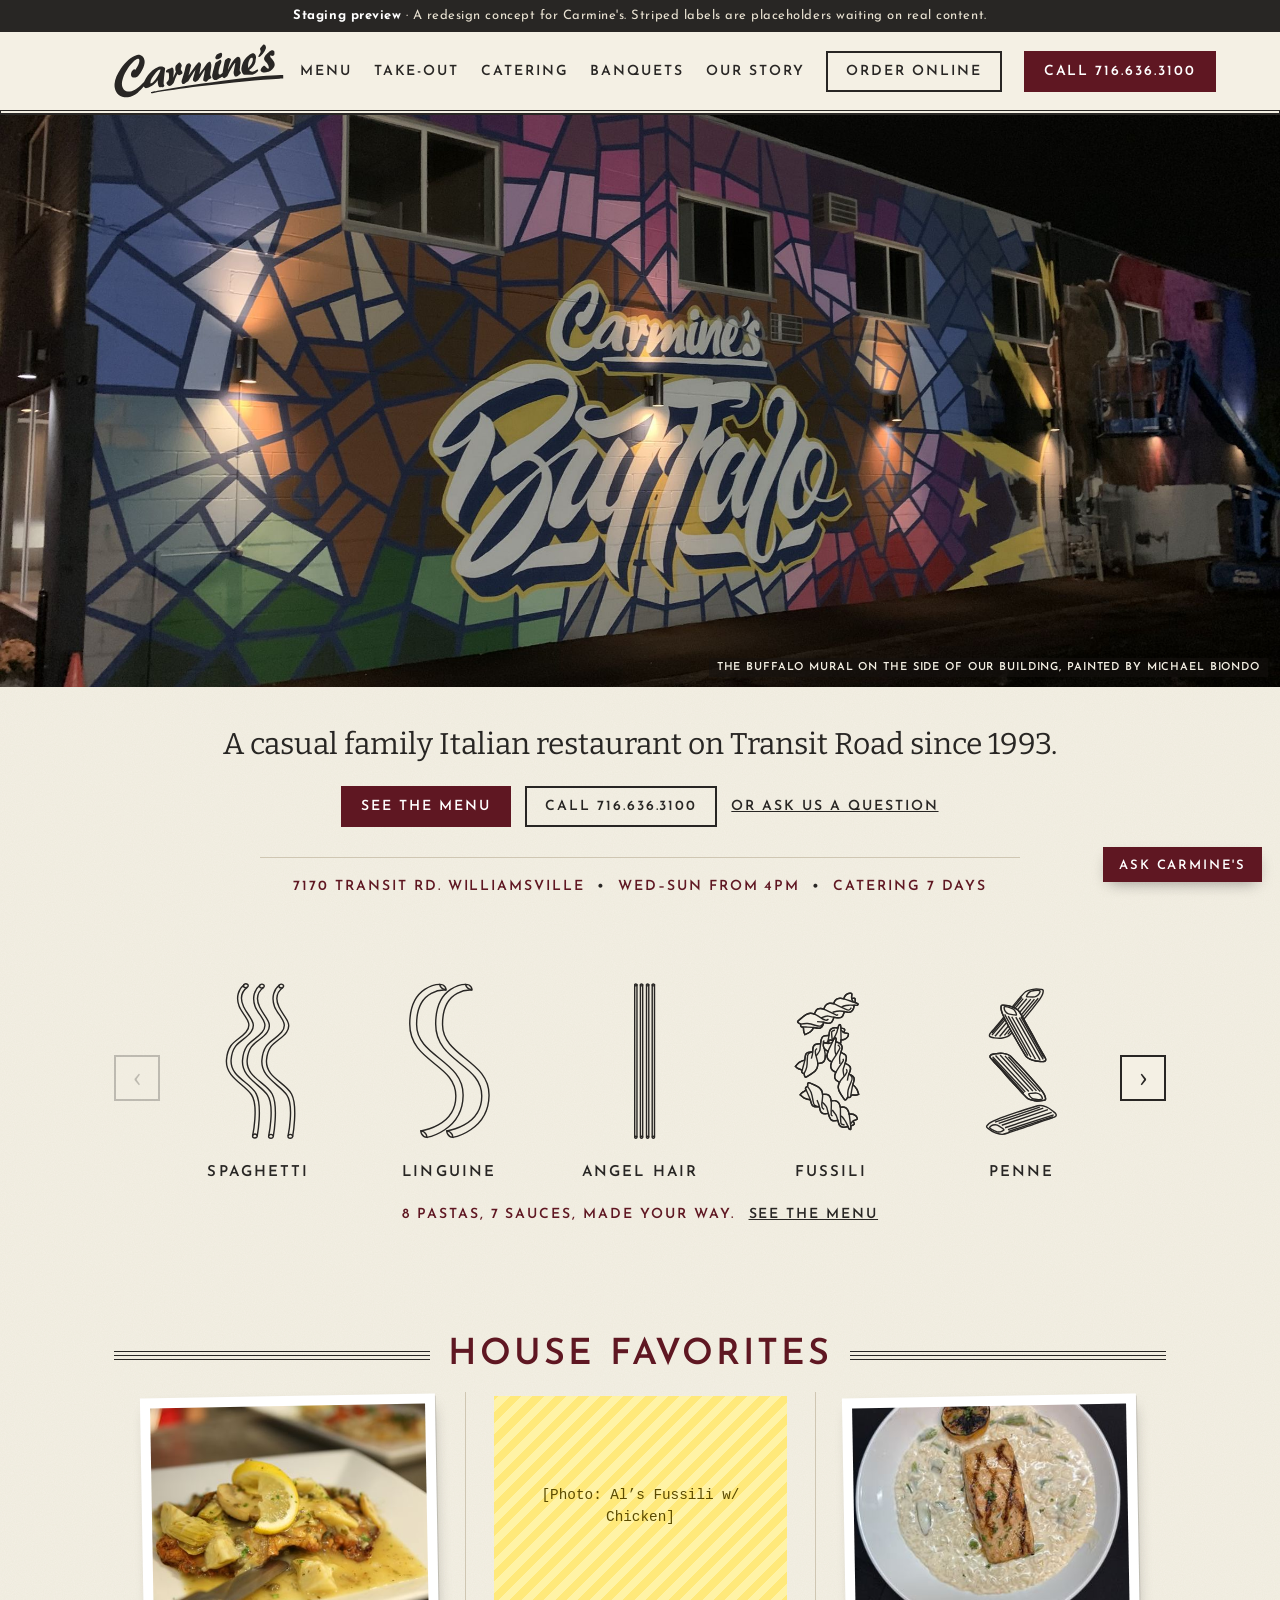
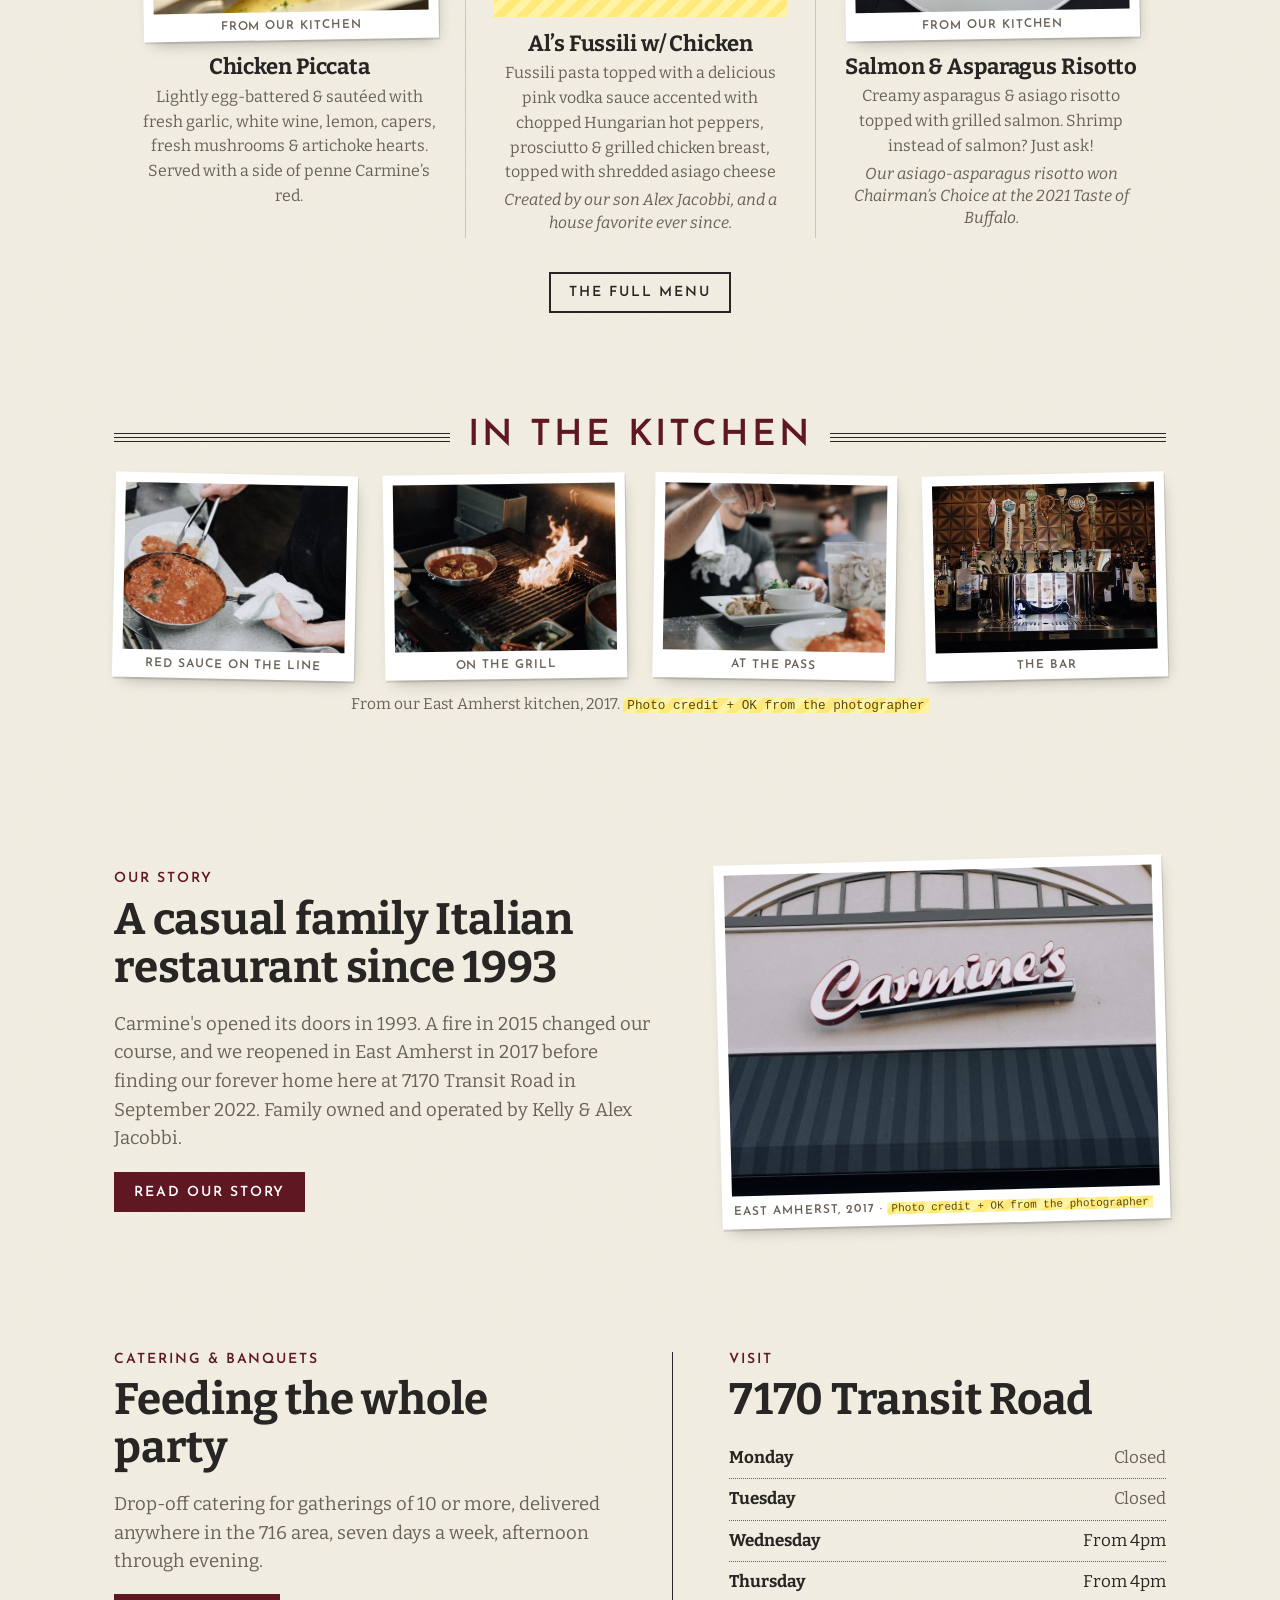
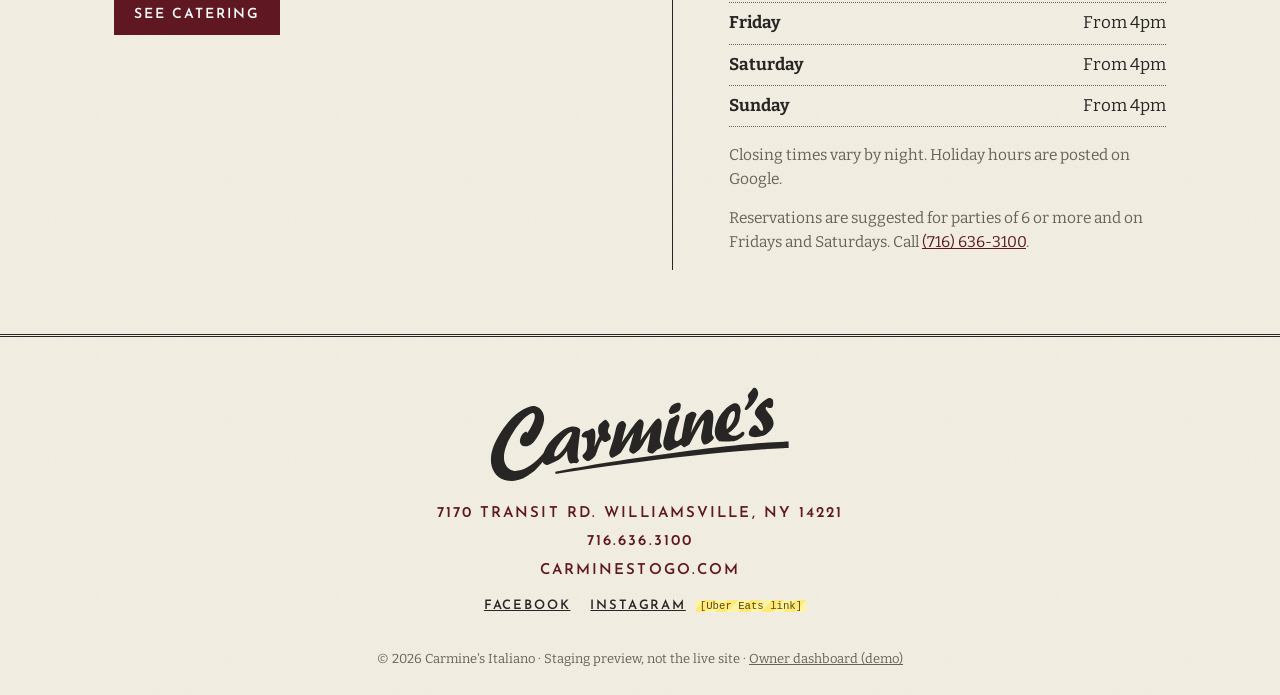
==== commit 893e5f04: "Kelly's answers: mural by Michael Biondo, 2009 Shrimp Cargo, Chef Dave Marchal, May 2024 banquet men" ====
--- a/index.html
+++ b/index.html
@@ -32,7 +32,7 @@
 <main>
 <figure class="hero">
   <img src="/assets/img/hero-mural.jpg" srcset="/assets/img/hero-mural-sm.jpg 1200w, /assets/img/hero-mural.jpg 2400w" sizes="100vw" alt="The painted Buffalo mural on the side of our building at night: stained-glass colors around a script Carmine's over the word Buffalo" fetchpriority="high">
-  <figcaption>The Buffalo mural on the side of our building · <span class="ph">Artist's name + credit</span></figcaption>
+  <figcaption>The Buffalo mural on the side of our building, painted by Michael Biondo</figcaption>
 </figure>
 <section class="cover"><div class="wrap">
   <h1 class="visually-hidden">Carmine's Italiano</h1>
--- a/assets/site.css
+++ b/assets/site.css
@@ -324,3 +324,8 @@
 /* hero slogan leads now that the tagline line is gone */
 .cover .lead{margin:0 auto;max-width:900px;text-wrap:balance;font:400 clamp(22px,3vw,30px)/1.3 var(--serif);color:var(--ink)}
 .cover .ctas{margin-top:22px}
+/* award line under a menu dish (menu.json "award") */
+.item .award{font:italic 600 14px/1.4 var(--serif);color:var(--wine);margin-top:3px}
+.item .award::before{content:"★ ";font-style:normal}
+.snaps.three{grid-template-columns:repeat(3,1fr);gap:30px}
+@media (max-width:820px){.snaps.three{grid-template-columns:1fr 1fr}}
